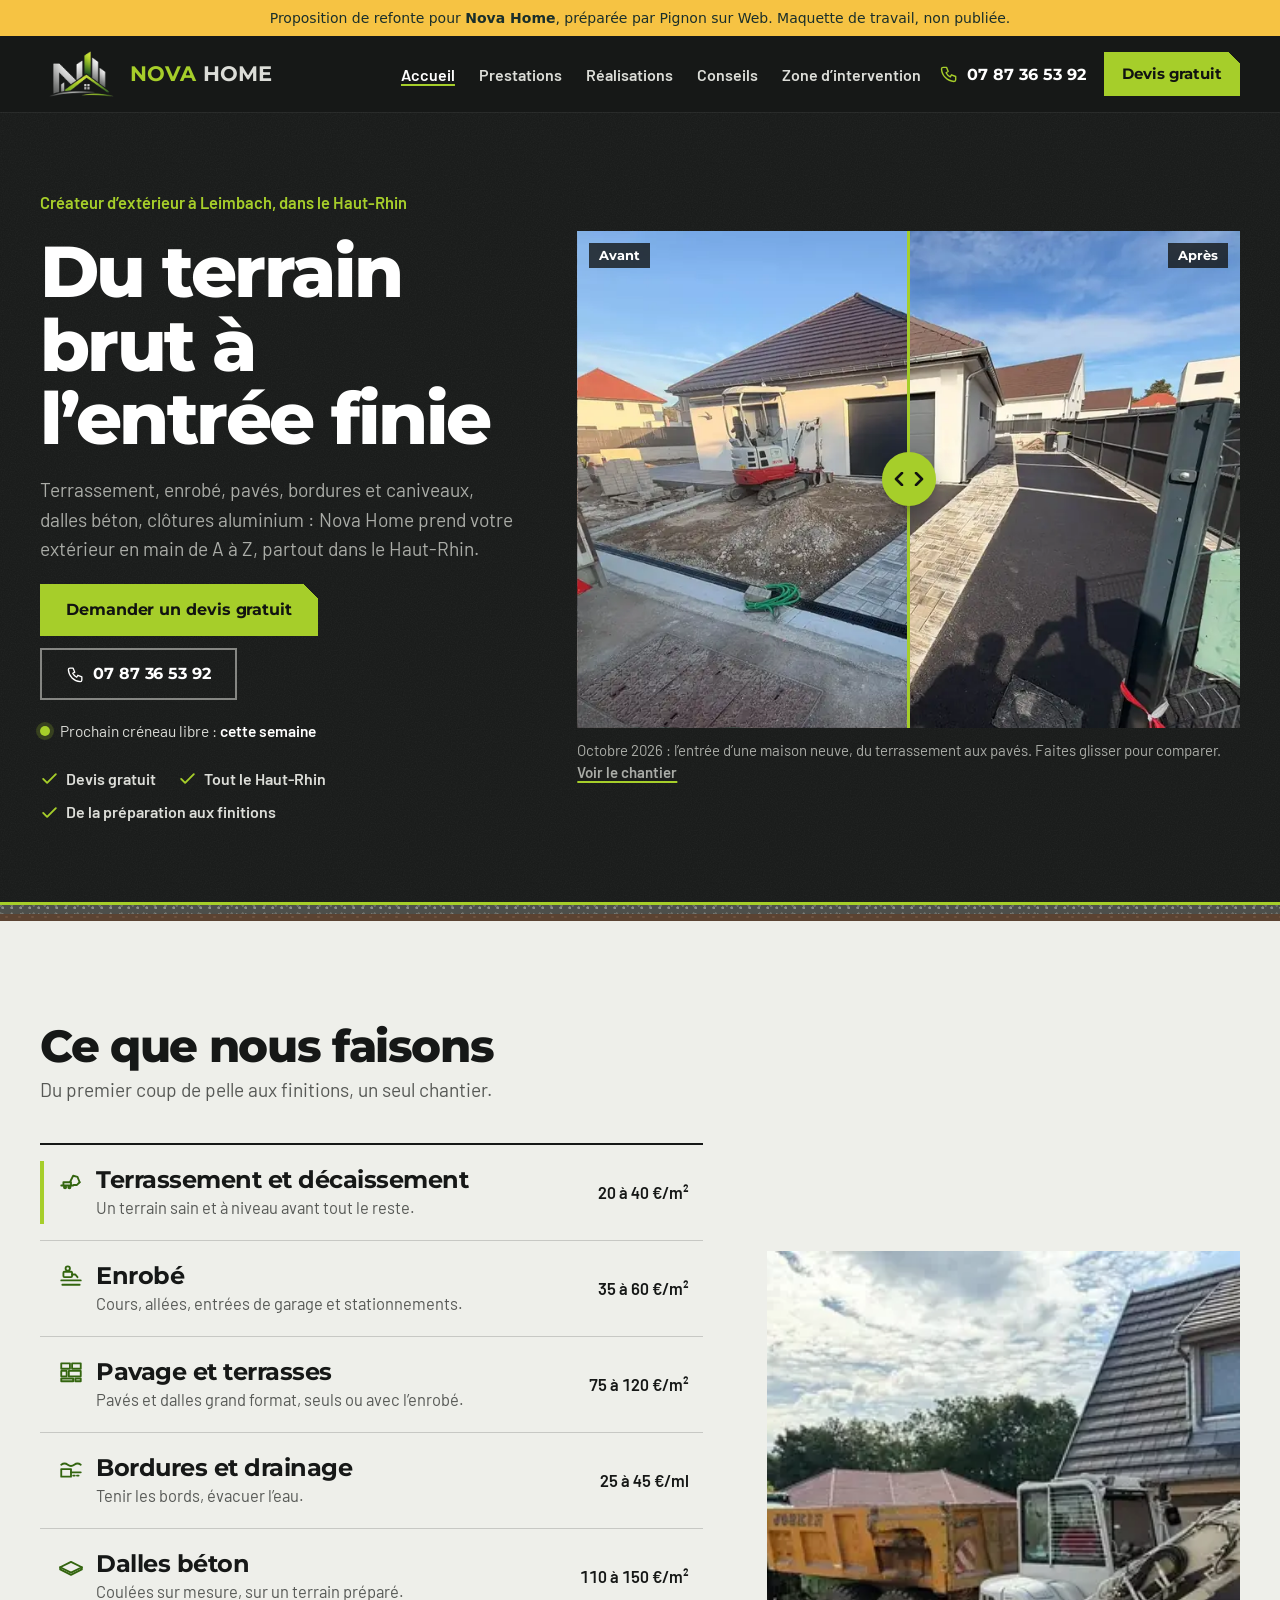
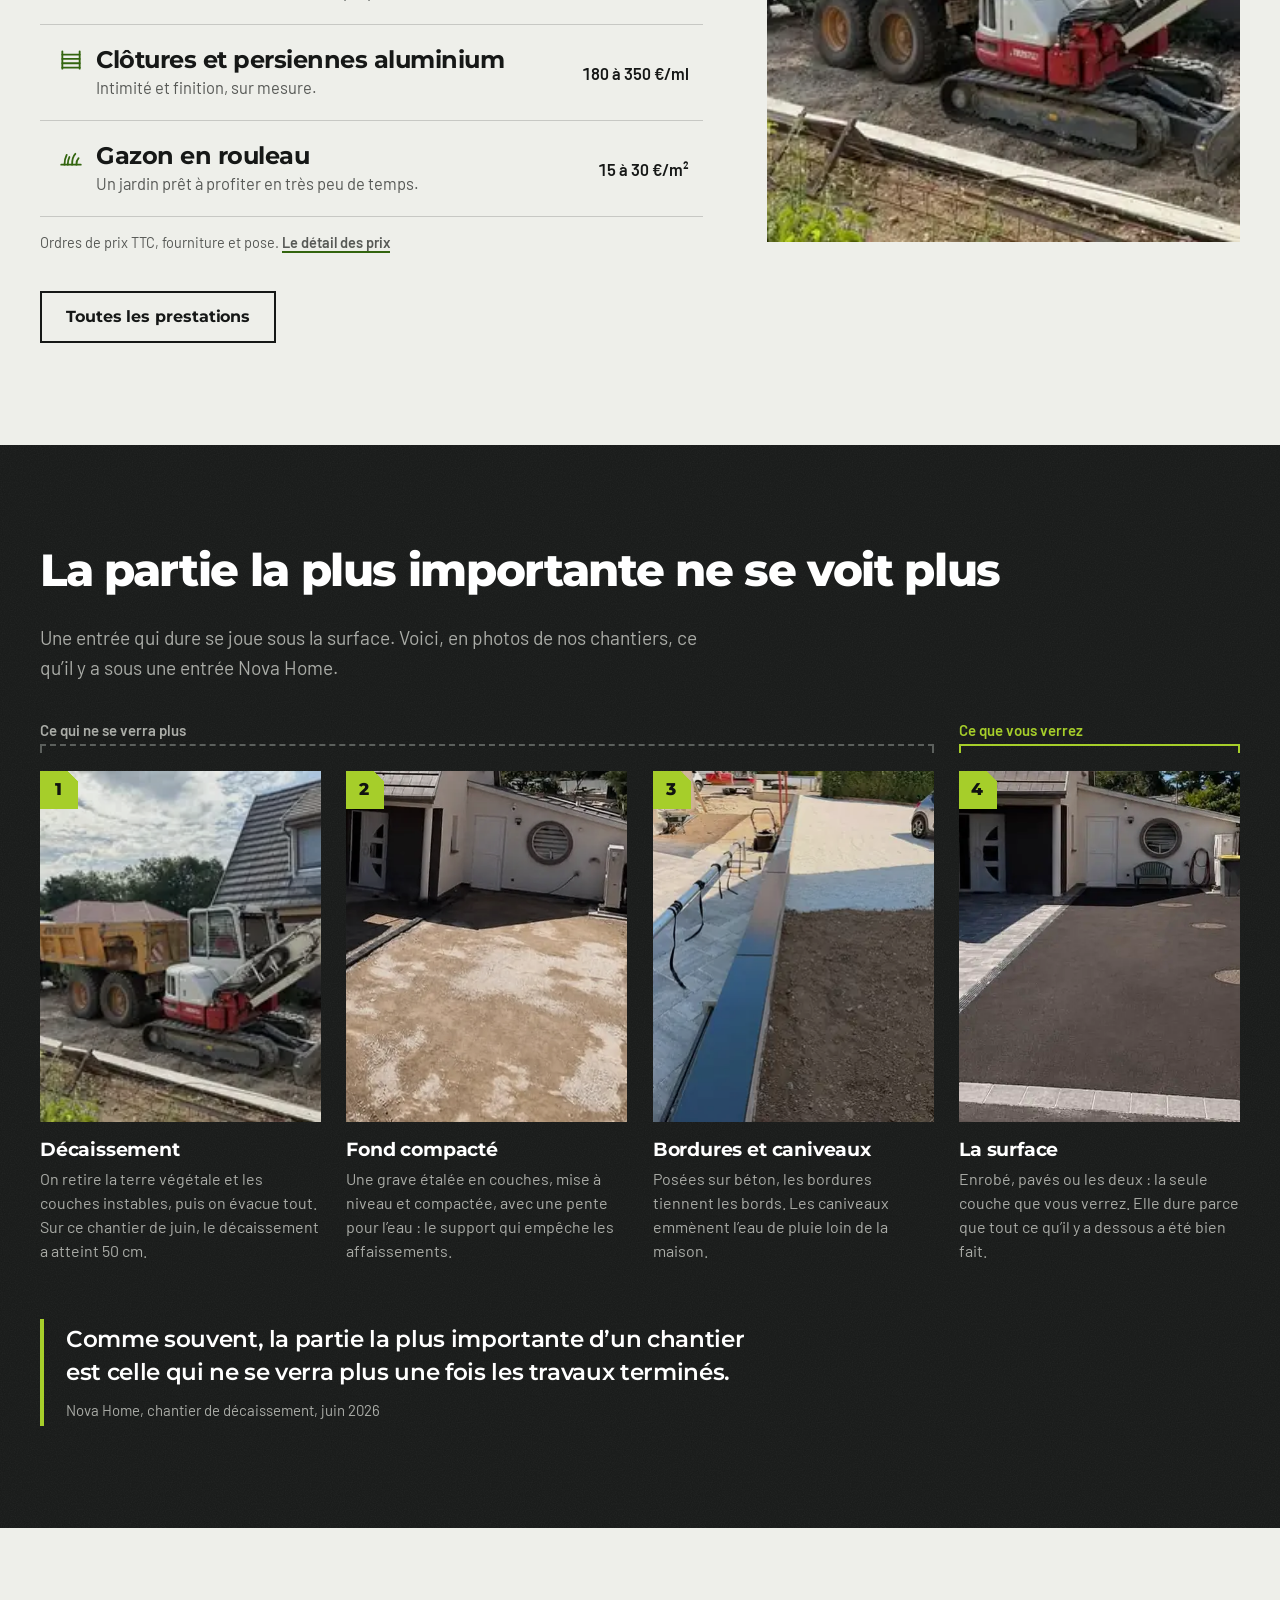
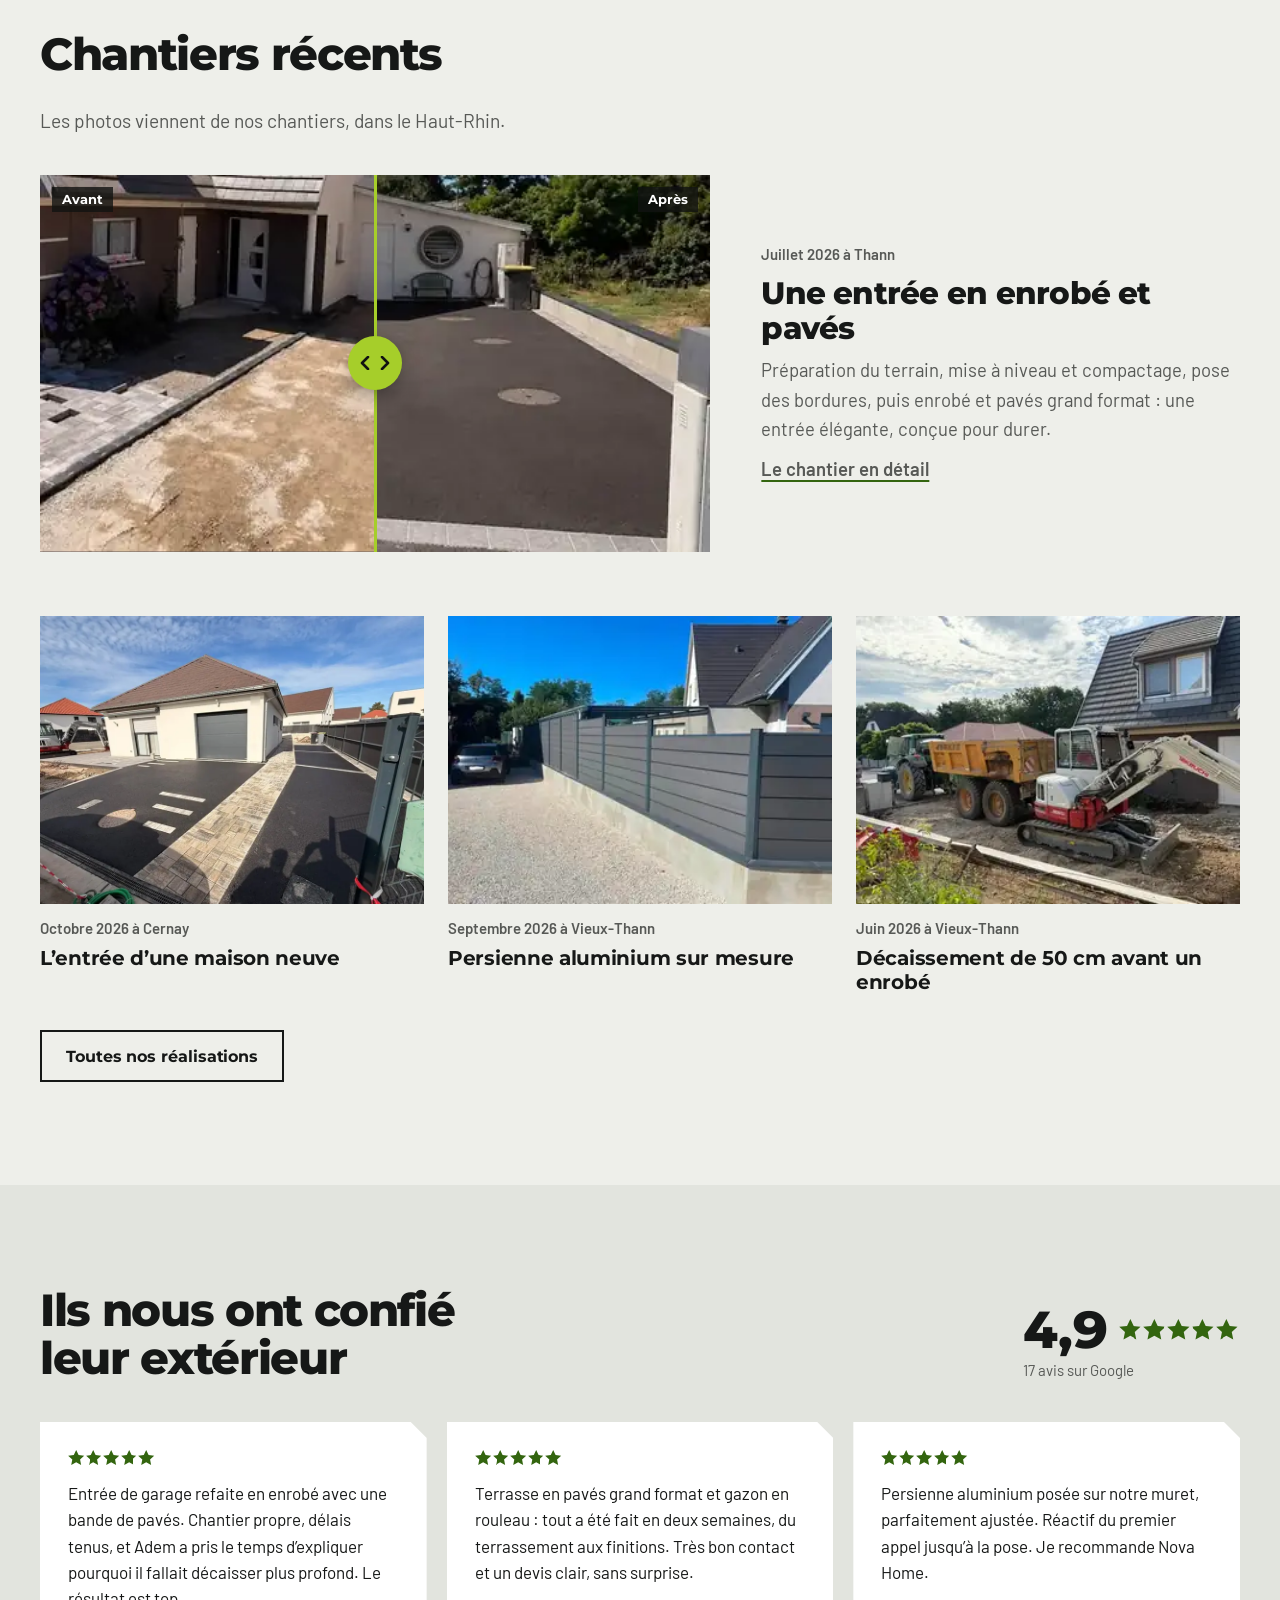
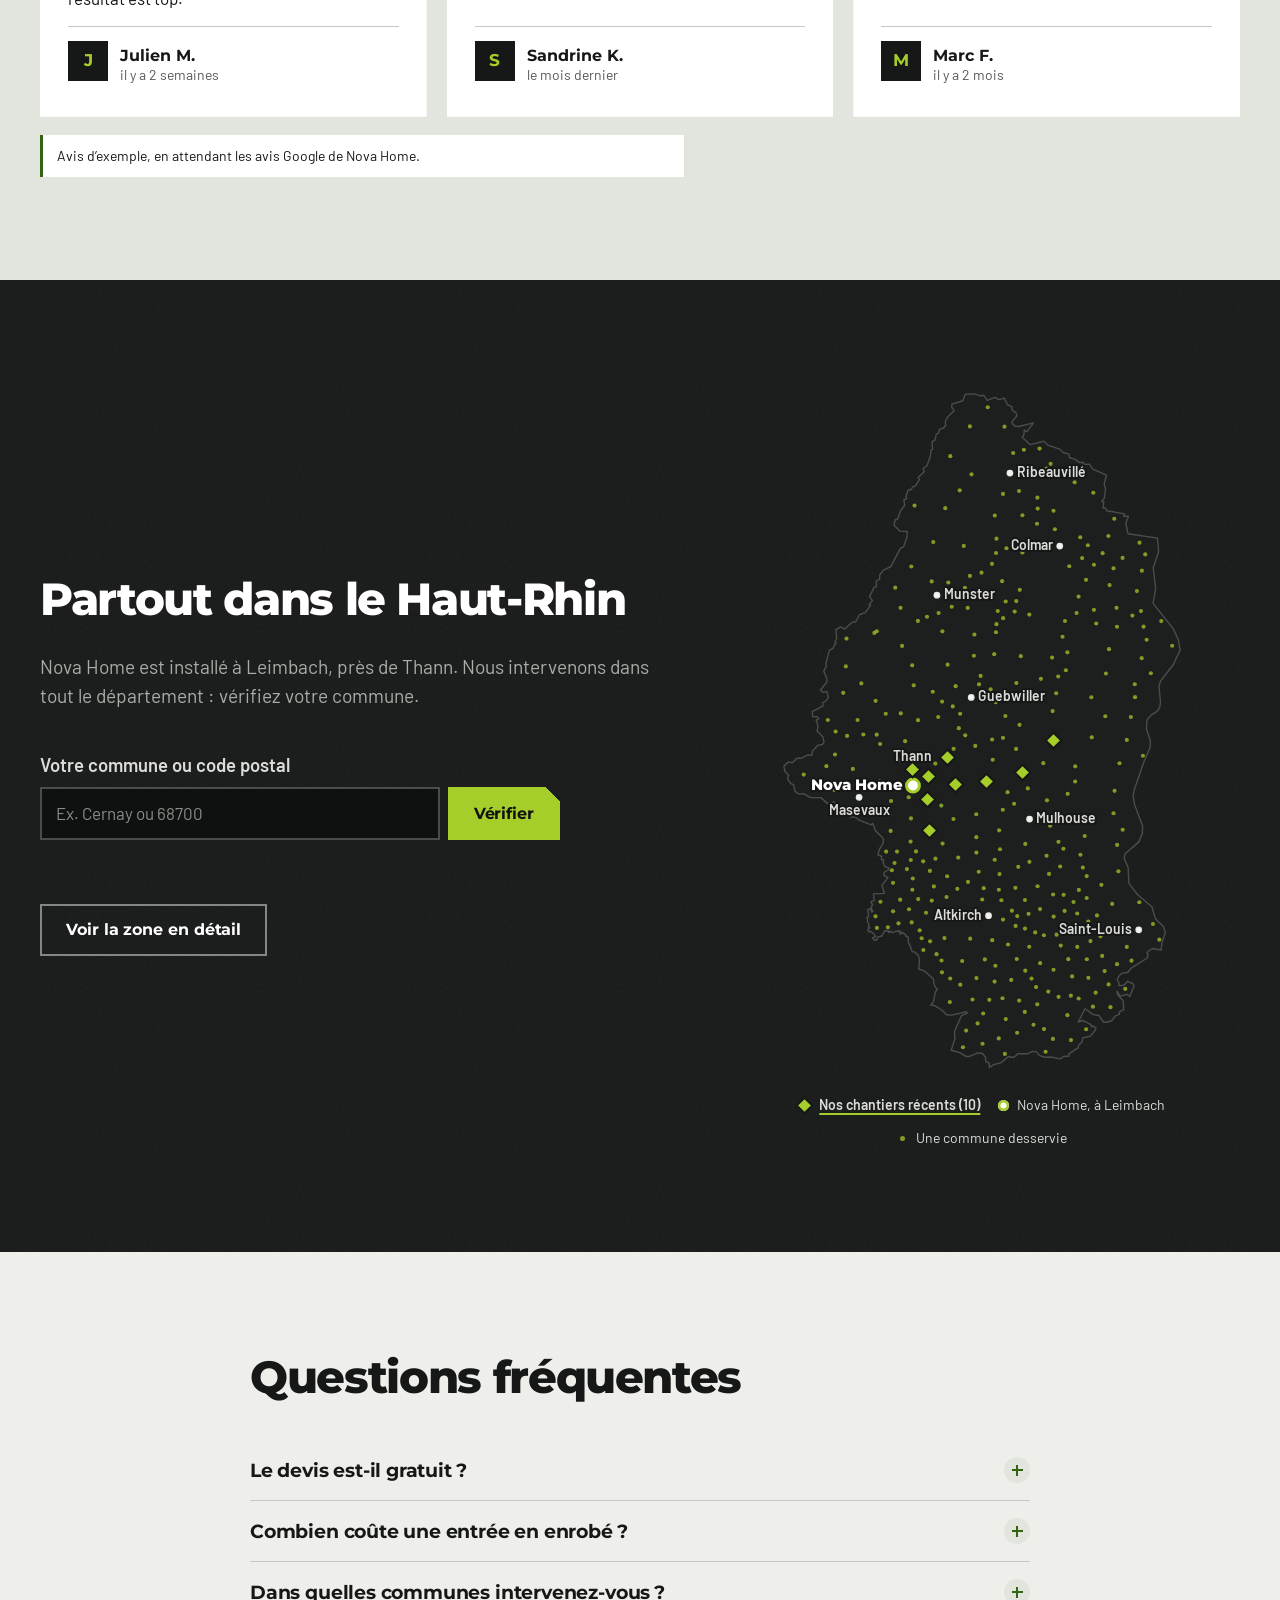
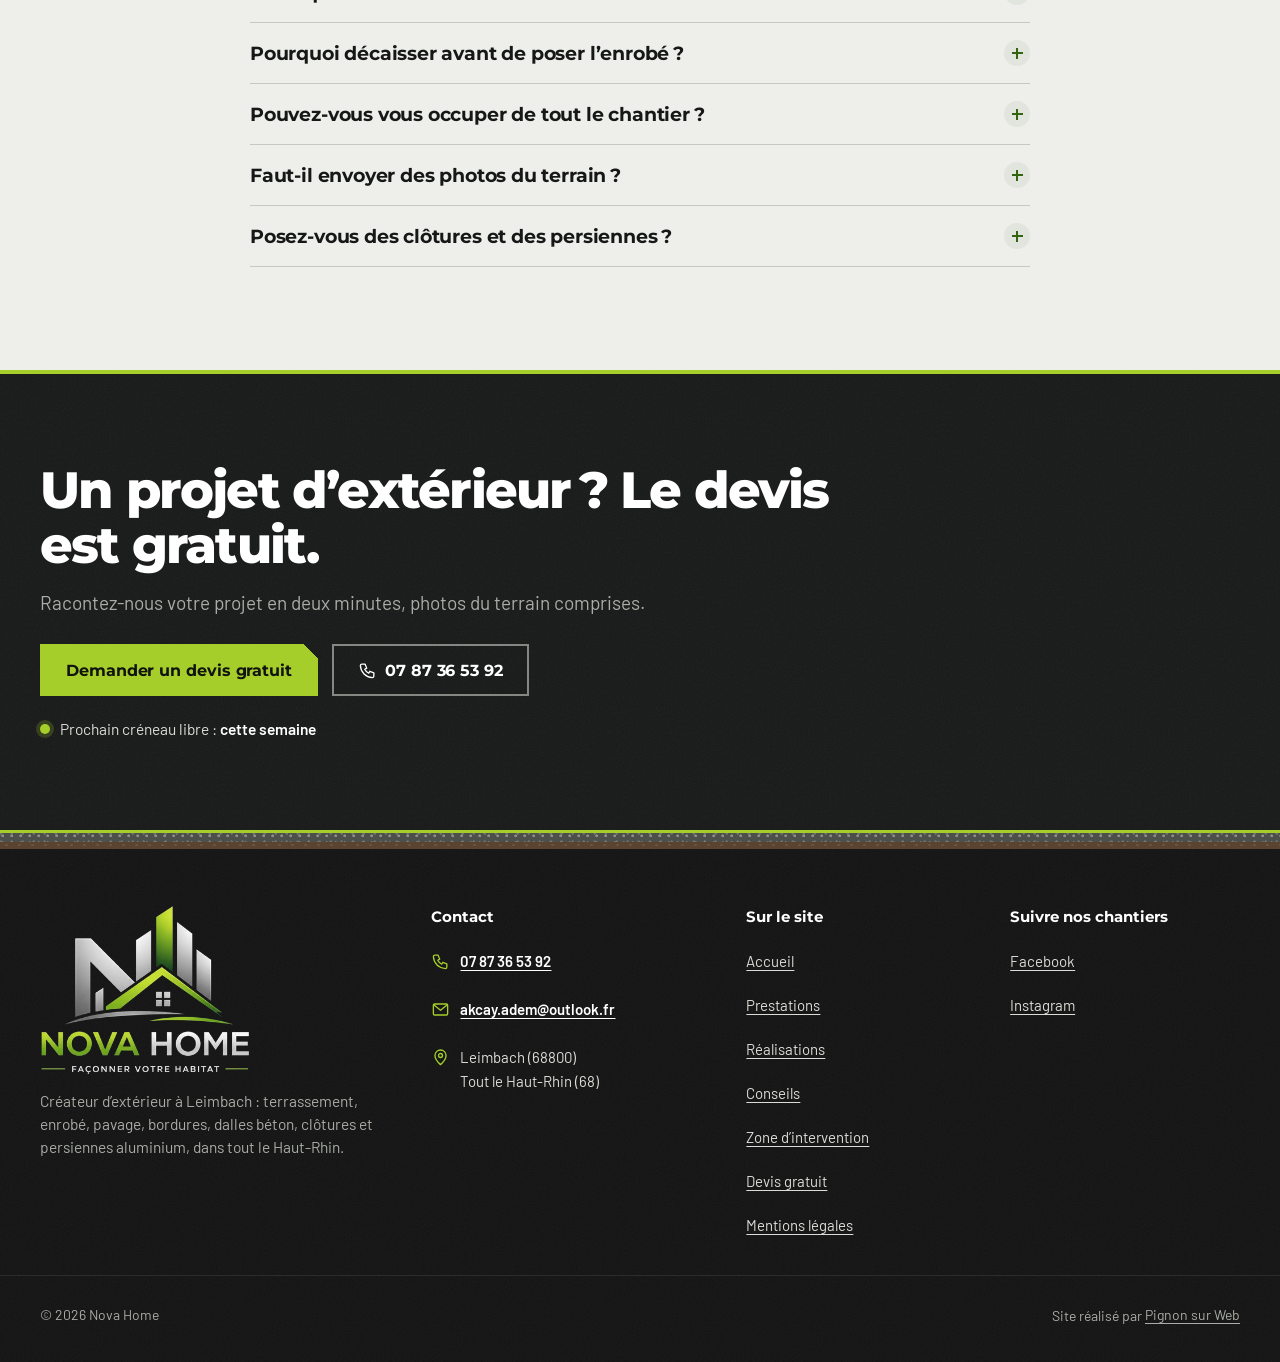
==== index.html @ 4ab384d6 "Démo du site Nova Home (maquette) Version « maquette » générée par maquette.js à partir de clients/n" ====
<!DOCTYPE html>
<html lang="fr">
<head>
<meta charset="utf-8">
<meta name="viewport" content="width=device-width, initial-scale=1, viewport-fit=cover">
<title>Nova Home, terrassement, enrobé et pavage dans le Haut-Rhin</title>
<meta name="description" content="Nova Home, créateur d’extérieur à Leimbach près de Thann : terrassement, décaissement, enrobé, pavés, bordures et caniveaux, dalles béton, clôtures et persiennes alu. Devis gratuit dans tout le Haut-Rhin.">
<meta name="robots" content="noindex, nofollow">
<meta name="theme-color" content="#F6C343">
<link rel="icon" href="assets/img/favicon-32.png" type="image/png">
<link rel="apple-touch-icon" href="assets/img/apple-touch-icon.png">
<link rel="preload" href="assets/fonts/montserrat-latin.woff2" as="font" type="font/woff2" crossorigin>
<link rel="preload" href="assets/fonts/barlow-400.woff2" as="font" type="font/woff2" crossorigin>
<link rel="stylesheet" href="assets/css/nova.css">
<style>body{background:#EEEFEA}</style>
<meta property="og:type" content="website">
<meta property="og:title" content="Nova Home, terrassement, enrobé et pavage dans le Haut-Rhin">
<meta property="og:description" content="Nova Home, créateur d’extérieur à Leimbach près de Thann : terrassement, décaissement, enrobé, pavés, bordures et caniveaux, dalles béton, clôtures et persiennes alu. Devis gratuit dans tout le Haut-R">
<meta property="og:locale" content="fr_FR">
<script type="application/ld+json">{"@context":"https://schema.org","@type":"HomeAndConstructionBusiness","name":"Nova Home","description":"Créateur d’extérieur","telephone":"07 87 36 53 92","email":"akcay.adem@outlook.fr","address":{"@type":"PostalAddress","addressCountry":"FR","postalCode":"68800","addressLocality":"Leimbach"},"sameAs":["https://www.facebook.com/p/Nova-Home-61587917066312/","https://www.instagram.com/nova.home688/"],"areaServed":{"@type":"AdministrativeArea","name":"Haut-Rhin"},"knowsAbout":["Terrassement et décaissement","Enrobé","Pavage et terrasses","Bordures et drainage","Dalles béton","Clôtures et persiennes aluminium","Gazon en rouleau"]}</script>
<script type="application/json" id="pv-infos">{"semaine":{},"fermetures":[],"feries":{"ferme":true,"ouverts":[]},"alsace":true,"annonce":{},"platDuJour":{},"commandes":{}}</script>
<script>document.documentElement.classList.add('js')</script>
<script src="assets/js/gabarit.js" defer></script>
<script src="assets/js/nova.js" defer></script>
</head>
<body class="pv-site">
<div class="pv-shell"><div class="pv pv--nova pv-page--accueil pv-palette--1" style="--p-bg:#EEEFEA;--p-surface:#E2E4DE;--p-ink:#161817;--p-muted:#575956;--p-line:#C7C8C4;--p-accent:#A6CE2A;--p-on-accent:#111111;--p-accent-text:#576C17;--p-accent-soft:#E4EACF;--p-second:#33650F;--p-second-soft:#A3B892;--p-error:#B3261E;--p-ff-title:&quot;Espace fine&quot;, &#39;Montserrat&#39;, &#39;Segoe UI&#39;, system-ui, sans-serif;--p-ff-body:&quot;Espace fine&quot;, &#39;Barlow&#39;, system-ui, -apple-system, &#39;Segoe UI&#39;, sans-serif;--p-title-weight:800" data-mode="maquette" data-gabarit="nova" data-lang="fr">
<a class="pv-skip" href="#contenu">Aller au contenu</a><aside class="pv-demo-bar pv-demo-bar--maquette" aria-label="Maquette"><span>Proposition de refonte pour <strong>Nova Home</strong>, préparée par Pignon sur Web. Maquette de travail, non publiée.</span></aside><header class="pv-nav nv-nav"><div class="pv-in pv-nav-in"><a class="pv-logo nv-logo" href="index.html"><img class="nv-logo-embleme" src="assets/img/logo-embleme-210.webp" alt="" width="208" height="120" decoding="async"><span class="nv-logo-mot"><span class="nv-logo-nova">Nova</span> <span class="nv-logo-home">Home</span></span><span class="pv-sr">, retour à l'accueil</span></a><nav class="pv-menu-nav nv-menu" id="pv-menu" aria-label="Menu principal"><ul class="pv-links"><li><a href="index.html" aria-current="page">Accueil</a></li><li><a href="prestations.html">Prestations</a></li><li><a href="realisations.html">Réalisations</a></li><li><a href="conseils.html">Conseils</a></li><li><a href="zone-intervention.html">Zone d’intervention</a></li><li class="nv-lien-devis"><a href="contact.html">Devis gratuit</a></li></ul></nav><a class="nv-nav-tel" href="tel:+33787365392"><svg class="nv-picto" viewBox="0 0 24 24" aria-hidden="true" focusable="false"><path d="M5 4h4l2 5-2.5 1.5a11 11 0 005 5L15 13l5 2v4a2 2 0 01-2 2A16 16 0 013 6a2 2 0 012-2"/></svg><span>07 87 36 53 92</span></a><a class="pv-btn pv-btn--sm nv-nav-cta" href="contact.html">Devis gratuit</a><button class="pv-burger-btn" type="button" aria-expanded="false" aria-controls="pv-menu" data-label-fermer="Fermer le menu"><span class="pv-burger" aria-hidden="true"><i></i><i></i><i></i></span><span class="pv-sr">Menu</span></button></div></header><div class="pv-annonce" data-pv-annonce role="region" aria-label="Annonce" hidden><div class="pv-in"><p data-pv-annonce-texte></p></div></div>
<main id="contenu" tabindex="-1">
<section class="nv-hero nv-sombre" aria-labelledby="titre-page"><div class="pv-in nv-hero-grille"><div class="nv-hero-texte"><p class="nv-hero-sur">Créateur d’extérieur à Leimbach, dans le Haut-Rhin</p><h1 class="pv-title" id="titre-page">Du terrain brut à l’entrée finie</h1><p class="pv-lead">Terrassement, enrobé, pavés, bordures et caniveaux, dalles béton, clôtures aluminium : Nova Home prend votre extérieur en main de A à Z, partout dans le Haut-Rhin.</p><p class="pv-actions"><a class="pv-btn" href="contact.html"><span>Demander un devis gratuit</span></a><a class="pv-btn pv-btn--ghost" href="tel:+33787365392"><svg class="nv-picto nv-picto--btn" viewBox="0 0 24 24" aria-hidden="true" focusable="false"><path d="M5 4h4l2 5-2.5 1.5a11 11 0 005 5L15 13l5 2v4a2 2 0 01-2 2A16 16 0 013 6a2 2 0 012-2"/></svg><span><span class="pv-sr">Appeler le </span>07 87 36 53 92</span></a></p><p class="nv-dispo" data-nv-dispo><span class="nv-dispo-point" aria-hidden="true"></span><span>Prochain créneau libre : <strong data-nv-dispo-texte>semaine du 16 novembre</strong></span></p><ul class="nv-atouts"><li><svg class="nv-picto" viewBox="0 0 24 24" aria-hidden="true" focusable="false"><path d="M4 12.5l5 5L20 6.5"/></svg><span>Devis gratuit</span></li><li><svg class="nv-picto" viewBox="0 0 24 24" aria-hidden="true" focusable="false"><path d="M4 12.5l5 5L20 6.5"/></svg><span>Tout le Haut-Rhin</span></li><li><svg class="nv-picto" viewBox="0 0 24 24" aria-hidden="true" focusable="false"><path d="M4 12.5l5 5L20 6.5"/></svg><span>De la préparation aux finitions</span></li></ul></div><figure class="nv-hero-comparo"><div class="nv-aa" data-nv-aa data-nv-aa-inviter><div class="nv-aa-cadre"><img class="nv-aa-img nv-aa-apres" src="assets/img/entree-maison-neuve-apres-1440.webp" srcset="assets/img/entree-maison-neuve-apres-320.webp 320w, assets/img/entree-maison-neuve-apres-480.webp 480w, assets/img/entree-maison-neuve-apres-640.webp 640w, assets/img/entree-maison-neuve-apres-800.webp 800w, assets/img/entree-maison-neuve-apres-960.webp 960w, assets/img/entree-maison-neuve-apres-1440.webp 1440w, assets/img/entree-maison-neuve-apres-1908.webp 1908w" sizes="(min-width: 1240px) 656px, (min-width: 980px) 55vw, 92vw" alt="Après : entrée en enrobé noir avec une bande de pavés, caniveau devant le garage et places de stationnement" width="1440" height="1080" fetchpriority="high" decoding="async"><div class="nv-aa-voile"><img class="nv-aa-img nv-aa-avant" src="assets/img/entree-maison-neuve-avant-1440.webp" srcset="assets/img/entree-maison-neuve-avant-480.webp 480w, assets/img/entree-maison-neuve-avant-640.webp 640w, assets/img/entree-maison-neuve-avant-800.webp 800w, assets/img/entree-maison-neuve-avant-960.webp 960w, assets/img/entree-maison-neuve-avant-1440.webp 1440w, assets/img/entree-maison-neuve-avant-1908.webp 1908w" sizes="(min-width: 1240px) 656px, (min-width: 980px) 55vw, 92vw" alt="Avant : la maison neuve, terrain en terre devant le garage, mini-pelle sur le chantier" width="1440" height="1080" decoding="async"></div><span class="nv-aa-tag nv-aa-tag--avant" aria-hidden="true">Avant</span><span class="nv-aa-tag nv-aa-tag--apres" aria-hidden="true">Après</span><span class="nv-aa-ligne" aria-hidden="true"><span class="nv-aa-poignee"></span></span></div><input class="nv-aa-curseur" type="range" min="0" max="100" value="50" step="1" aria-label="Comparer l’entrée avant et après les travaux" aria-valuetext="Moitié avant, moitié après"></div><figcaption class="nv-hero-legende">Octobre 2026 : l’entrée d’une maison neuve, du terrassement aux pavés. <span class="nv-consigne">Faites glisser pour comparer.</span> <a href="realisations.html#entree-maison-neuve">Voir le chantier</a></figcaption></figure></div><div class="nv-strates" aria-hidden="true"><i></i><i></i><i></i></div></section>
<section class="pv-sec nv-sec-presta" aria-labelledby="titre-prestations"><div class="pv-in"><h2 class="pv-h" id="titre-prestations">Ce que nous faisons</h2><p class="pv-lead">Du premier coup de pelle aux finitions, un seul chantier.</p><div class="nv-presta-grille"><div><ul class="nv-presta-liste" role="list"><li class="nv-presta" data-nv-presta="0"><a class="nv-presta-lien" href="prestations.html#terrassement"><span class="nv-presta-vignette"><img class="nv-presta-vimg" src="assets/img/decaissement-mini-pelle-960.webp" srcset="assets/img/decaissement-mini-pelle-320.webp 320w, assets/img/decaissement-mini-pelle-480.webp 480w, assets/img/decaissement-mini-pelle-640.webp 640w, assets/img/decaissement-mini-pelle-960.webp 960w, assets/img/decaissement-mini-pelle-1200.webp 1200w" sizes="84px" alt="Mini-pelle et tracteur avec benne pendant un décaissement devant une maison" width="960" height="720" loading="lazy" decoding="async"></span><span class="nv-presta-texte"><span class="nv-presta-titre"><svg class="nv-picto" viewBox="0 0 24 24" aria-hidden="true" focusable="false"><path d="M3 18h11"/><path d="M5 18v-3h7v3"/><circle cx="6.5" cy="19.5" r="1"/><circle cx="10.5" cy="19.5" r="1"/><path d="M11 15l3-6 4 1 2 5"/><path d="M20 15l-2.5 2.5h-3"/></svg>Terrassement et décaissement</span><span class="nv-presta-court">Un terrain sain et à niveau avant tout le reste.</span><span class="nv-presta-prix"><span class="pv-sr">Ordre de prix : </span>20 à 40 €/m²</span></span></a></li><li class="nv-presta" data-nv-presta="1"><a class="nv-presta-lien" href="prestations.html#enrobe"><span class="nv-presta-vignette"><img class="nv-presta-vimg" src="assets/img/entree-maison-neuve-apres-960.webp" srcset="assets/img/entree-maison-neuve-apres-320.webp 320w, assets/img/entree-maison-neuve-apres-480.webp 480w, assets/img/entree-maison-neuve-apres-640.webp 640w, assets/img/entree-maison-neuve-apres-800.webp 800w, assets/img/entree-maison-neuve-apres-960.webp 960w, assets/img/entree-maison-neuve-apres-1440.webp 1440w, assets/img/entree-maison-neuve-apres-1908.webp 1908w" sizes="84px" alt="Entrée de maison neuve en enrobé, avec bande de pavés et caniveau devant le garage" width="960" height="720" loading="lazy" decoding="async"></span><span class="nv-presta-texte"><span class="nv-presta-titre"><svg class="nv-picto" viewBox="0 0 24 24" aria-hidden="true" focusable="false"><path d="M3 17h18"/><path d="M4 21h16"/><rect x="5" y="9" width="8" height="5" rx="1"/><path d="M13 11.5h3l2 2.5"/><circle cx="9" cy="6" r="2"/></svg>Enrobé</span><span class="nv-presta-court">Cours, allées, entrées de garage et stationnements.</span><span class="nv-presta-prix"><span class="pv-sr">Ordre de prix : </span>35 à 60 €/m²</span></span></a></li><li class="nv-presta" data-nv-presta="2"><a class="nv-presta-lien" href="prestations.html#pavage"><span class="nv-presta-vignette"><img class="nv-presta-vimg" src="assets/img/entree-enrobe-paves-grand-format-960.webp" srcset="assets/img/entree-enrobe-paves-grand-format-320.webp 320w, assets/img/entree-enrobe-paves-grand-format-480.webp 480w, assets/img/entree-enrobe-paves-grand-format-640.webp 640w, assets/img/entree-enrobe-paves-grand-format-960.webp 960w, assets/img/entree-enrobe-paves-grand-format-1440.webp 1440w" sizes="84px" alt="Terrasse en pavés gris grand format posés en opus" width="960" height="1056" loading="lazy" decoding="async"></span><span class="nv-presta-texte"><span class="nv-presta-titre"><svg class="nv-picto" viewBox="0 0 24 24" aria-hidden="true" focusable="false"><rect x="3" y="4" width="8" height="5"/><rect x="13" y="4" width="8" height="5"/><rect x="3" y="11" width="5" height="5"/><rect x="10" y="11" width="11" height="5"/><rect x="3" y="18" width="11" height="2.5"/><rect x="16" y="18" width="5" height="2.5"/></svg>Pavage et terrasses</span><span class="nv-presta-court">Pavés et dalles grand format, seuls ou avec l’enrobé.</span><span class="nv-presta-prix"><span class="pv-sr">Ordre de prix : </span>75 à 120 €/m²</span></span></a></li><li class="nv-presta" data-nv-presta="3"><a class="nv-presta-lien" href="prestations.html#bordures"><span class="nv-presta-vignette"><img class="nv-presta-vimg" src="assets/img/entree-enrobe-bordure-960.webp" srcset="assets/img/entree-enrobe-bordure-320.webp 320w, assets/img/entree-enrobe-bordure-480.webp 480w, assets/img/entree-enrobe-bordure-640.webp 640w, assets/img/entree-enrobe-bordure-960.webp 960w, assets/img/entree-enrobe-bordure-1440.webp 1440w" sizes="84px" alt="Bordure posée entre une allée en pavés et la terre, avant l’enrobé" width="960" height="1056" loading="lazy" decoding="async"></span><span class="nv-presta-texte"><span class="nv-presta-titre"><svg class="nv-picto" viewBox="0 0 24 24" aria-hidden="true" focusable="false"><path d="M3 13h9v7H3z"/><path d="M12 16h9"/><path d="M14 19h1.5M17.5 19H19"/><path d="M3 9c2-1.5 4-1.5 6 0s4 1.5 6 0 4-1.5 6 0"/></svg>Bordures et drainage</span><span class="nv-presta-court">Tenir les bords, évacuer l’eau.</span><span class="nv-presta-prix"><span class="pv-sr">Ordre de prix : </span>25 à 45 €/ml</span></span></a></li><li class="nv-presta" data-nv-presta="4"><a class="nv-presta-lien" href="prestations.html#dalle"><span class="nv-presta-vignette"><img class="nv-presta-vimg" src="assets/img/dalle-beton-finie-960.webp" srcset="assets/img/dalle-beton-finie-320.webp 320w, assets/img/dalle-beton-finie-480.webp 480w, assets/img/dalle-beton-finie-640.webp 640w, assets/img/dalle-beton-finie-960.webp 960w, assets/img/dalle-beton-finie-1440.webp 1440w" sizes="84px" alt="Dalle béton fraîchement coulée dans son coffrage, au fond d’un jardin" width="960" height="720" loading="lazy" decoding="async"></span><span class="nv-presta-texte"><span class="nv-presta-titre"><svg class="nv-picto" viewBox="0 0 24 24" aria-hidden="true" focusable="false"><path d="M2 15l10-5 10 5-10 5z"/><path d="M2 15v2l10 5 10-5v-2"/></svg>Dalles béton</span><span class="nv-presta-court">Coulées sur mesure, sur un terrain préparé.</span><span class="nv-presta-prix"><span class="pv-sr">Ordre de prix : </span>110 à 150 €/m²</span></span></a></li><li class="nv-presta" data-nv-presta="5"><a class="nv-presta-lien" href="prestations.html#clotures"><span class="nv-presta-vignette"><img class="nv-presta-vimg" src="assets/img/persienne-alu-muret-960.webp" srcset="assets/img/persienne-alu-muret-320.webp 320w, assets/img/persienne-alu-muret-480.webp 480w, assets/img/persienne-alu-muret-640.webp 640w, assets/img/persienne-alu-muret-960.webp 960w, assets/img/persienne-alu-muret-1440.webp 1440w, assets/img/persienne-alu-muret-1600.webp 1600w" sizes="84px" alt="Persienne aluminium gris anthracite posée sur un muret le long d’une allée" width="960" height="720" loading="lazy" decoding="async"></span><span class="nv-presta-texte"><span class="nv-presta-titre"><svg class="nv-picto" viewBox="0 0 24 24" aria-hidden="true" focusable="false"><path d="M4 4v16M20 4v16"/><path d="M4 7h16M4 11h16M4 15h16M4 19h16"/></svg>Clôtures et persiennes aluminium</span><span class="nv-presta-court">Intimité et finition, sur mesure.</span><span class="nv-presta-prix"><span class="pv-sr">Ordre de prix : </span>180 à 350 €/ml</span></span></a></li><li class="nv-presta" data-nv-presta="6"><a class="nv-presta-lien" href="prestations.html#gazon"><span class="nv-presta-vignette"><img class="nv-presta-vimg" src="assets/img/gazon-de-placage-pose-960.webp" srcset="assets/img/gazon-de-placage-pose-320.webp 320w, assets/img/gazon-de-placage-pose-480.webp 480w, assets/img/gazon-de-placage-pose-640.webp 640w, assets/img/gazon-de-placage-pose-960.webp 960w, assets/img/gazon-de-placage-pose-1152.webp 1152w" sizes="84px" alt="Gazon de placage fraîchement posé dans un jardin, bordé de pavés" width="960" height="1292" loading="lazy" decoding="async"></span><span class="nv-presta-texte"><span class="nv-presta-titre"><svg class="nv-picto" viewBox="0 0 24 24" aria-hidden="true" focusable="false"><path d="M3 20h18"/><path d="M6 20c0-4 1-7 2-9M9 20c0-3 .5-5 1.5-7M13 20c0-4 1-8 3-10M17 20c0-3 1-5 2-6"/></svg>Gazon en rouleau</span><span class="nv-presta-court">Un jardin prêt à profiter en très peu de temps.</span><span class="nv-presta-prix"><span class="pv-sr">Ordre de prix : </span>15 à 30 €/m²</span></span></a></li></ul><p class="nv-presta-note">Ordres de prix TTC, fourniture et pose. <a href="prestations.html#prix">Le détail des prix</a></p></div><div class="nv-presta-vitrine" aria-hidden="true"><div class="nv-vitrine est-active" data-nv-vitrine="0"><img class="nv-vitrine-img" src="assets/img/decaissement-mini-pelle-960.webp" srcset="assets/img/decaissement-mini-pelle-320.webp 320w, assets/img/decaissement-mini-pelle-480.webp 480w, assets/img/decaissement-mini-pelle-640.webp 640w, assets/img/decaissement-mini-pelle-960.webp 960w, assets/img/decaissement-mini-pelle-1200.webp 1200w" sizes="(min-width: 1180px) 500px, 42vw" alt="Mini-pelle et tracteur avec benne pendant un décaissement devant une maison" width="960" height="720" loading="lazy" decoding="async"></div><div class="nv-vitrine" data-nv-vitrine="1"><img class="nv-vitrine-img" data-src="assets/img/entree-maison-neuve-apres-960.webp" data-srcset="assets/img/entree-maison-neuve-apres-320.webp 320w, assets/img/entree-maison-neuve-apres-480.webp 480w, assets/img/entree-maison-neuve-apres-640.webp 640w, assets/img/entree-maison-neuve-apres-800.webp 800w, assets/img/entree-maison-neuve-apres-960.webp 960w, assets/img/entree-maison-neuve-apres-1440.webp 1440w, assets/img/entree-maison-neuve-apres-1908.webp 1908w" sizes="(min-width: 1180px) 500px, 42vw" alt="Entrée de maison neuve en enrobé, avec bande de pavés et caniveau devant le garage" width="960" height="720" loading="lazy" decoding="async"></div><div class="nv-vitrine" data-nv-vitrine="2"><img class="nv-vitrine-img" data-src="assets/img/entree-enrobe-paves-grand-format-960.webp" data-srcset="assets/img/entree-enrobe-paves-grand-format-320.webp 320w, assets/img/entree-enrobe-paves-grand-format-480.webp 480w, assets/img/entree-enrobe-paves-grand-format-640.webp 640w, assets/img/entree-enrobe-paves-grand-format-960.webp 960w, assets/img/entree-enrobe-paves-grand-format-1440.webp 1440w" sizes="(min-width: 1180px) 500px, 42vw" alt="Terrasse en pavés gris grand format posés en opus" width="960" height="1056" loading="lazy" decoding="async"></div><div class="nv-vitrine" data-nv-vitrine="3"><img class="nv-vitrine-img" data-src="assets/img/entree-enrobe-bordure-960.webp" data-srcset="assets/img/entree-enrobe-bordure-320.webp 320w, assets/img/entree-enrobe-bordure-480.webp 480w, assets/img/entree-enrobe-bordure-640.webp 640w, assets/img/entree-enrobe-bordure-960.webp 960w, assets/img/entree-enrobe-bordure-1440.webp 1440w" sizes="(min-width: 1180px) 500px, 42vw" alt="Bordure posée entre une allée en pavés et la terre, avant l’enrobé" width="960" height="1056" loading="lazy" decoding="async"></div><div class="nv-vitrine" data-nv-vitrine="4"><img class="nv-vitrine-img" data-src="assets/img/dalle-beton-finie-960.webp" data-srcset="assets/img/dalle-beton-finie-320.webp 320w, assets/img/dalle-beton-finie-480.webp 480w, assets/img/dalle-beton-finie-640.webp 640w, assets/img/dalle-beton-finie-960.webp 960w, assets/img/dalle-beton-finie-1440.webp 1440w" sizes="(min-width: 1180px) 500px, 42vw" alt="Dalle béton fraîchement coulée dans son coffrage, au fond d’un jardin" width="960" height="720" loading="lazy" decoding="async"></div><div class="nv-vitrine" data-nv-vitrine="5"><img class="nv-vitrine-img" data-src="assets/img/persienne-alu-muret-960.webp" data-srcset="assets/img/persienne-alu-muret-320.webp 320w, assets/img/persienne-alu-muret-480.webp 480w, assets/img/persienne-alu-muret-640.webp 640w, assets/img/persienne-alu-muret-960.webp 960w, assets/img/persienne-alu-muret-1440.webp 1440w, assets/img/persienne-alu-muret-1600.webp 1600w" sizes="(min-width: 1180px) 500px, 42vw" alt="Persienne aluminium gris anthracite posée sur un muret le long d’une allée" width="960" height="720" loading="lazy" decoding="async"></div><div class="nv-vitrine" data-nv-vitrine="6"><img class="nv-vitrine-img" data-src="assets/img/gazon-de-placage-pose-960.webp" data-srcset="assets/img/gazon-de-placage-pose-320.webp 320w, assets/img/gazon-de-placage-pose-480.webp 480w, assets/img/gazon-de-placage-pose-640.webp 640w, assets/img/gazon-de-placage-pose-960.webp 960w, assets/img/gazon-de-placage-pose-1152.webp 1152w" sizes="(min-width: 1180px) 500px, 42vw" alt="Gazon de placage fraîchement posé dans un jardin, bordé de pavés" width="960" height="1292" loading="lazy" decoding="async"></div></div></div><p class="pv-more"><a class="pv-btn pv-btn--ghost" href="prestations.html"><span>Toutes les prestations</span></a></p></div></section>
<section class="pv-sec nv-sec-methode nv-sombre" aria-labelledby="titre-methode"><div class="pv-in"><h2 class="pv-h" id="titre-methode">La partie la plus importante ne se voit plus</h2><p class="pv-lead">Une entrée qui dure se joue sous la surface. Voici, en photos de nos chantiers, ce qu’il y a sous une entrée Nova Home.</p><div class="nv-m-reperes" aria-hidden="true"><span class="nv-m-repere nv-m-repere--dessous" style="grid-column: 1 / span 3">Ce qui ne se verra plus</span><span class="nv-m-repere nv-m-repere--dessus" style="grid-column: 4 / -1">Ce que vous verrez</span></div><ol class="nv-m-etapes" role="list" style="--n:4"><li class="nv-m-etape"><figure class="nv-m-photo"><img class="nv-m-img" src="assets/img/decaissement-mini-pelle-960.webp" srcset="assets/img/decaissement-mini-pelle-320.webp 320w, assets/img/decaissement-mini-pelle-480.webp 480w, assets/img/decaissement-mini-pelle-640.webp 640w, assets/img/decaissement-mini-pelle-960.webp 960w, assets/img/decaissement-mini-pelle-1200.webp 1200w" sizes="(min-width: 1240px) 285px, (min-width: 900px) 23vw, 36vw" alt="Mini-pelle et benne pendant le décaissement d’une entrée" width="960" height="720" loading="lazy" decoding="async"><span class="nv-m-num" aria-hidden="true">1</span></figure><div class="nv-m-texte"><h3 class="nv-m-titre"><span class="pv-sr">Étape 1 : </span>Décaissement</h3><p>On retire la terre végétale et les couches instables, puis on évacue tout. Sur ce chantier de juin, le décaissement a atteint 50 cm.</p></div></li><li class="nv-m-etape"><figure class="nv-m-photo"><img class="nv-m-img" src="assets/img/entree-enrobe-paves-avant-960.webp" srcset="assets/img/entree-enrobe-paves-avant-480.webp 480w, assets/img/entree-enrobe-paves-avant-640.webp 640w, assets/img/entree-enrobe-paves-avant-960.webp 960w" sizes="(min-width: 1240px) 285px, (min-width: 900px) 23vw, 36vw" alt="Fond de forme nivelé et compacté devant une maison, avant l’enrobé" width="960" height="540" loading="lazy" decoding="async"><span class="nv-m-num" aria-hidden="true">2</span></figure><div class="nv-m-texte"><h3 class="nv-m-titre"><span class="pv-sr">Étape 2 : </span>Fond compacté</h3><p>Une grave étalée en couches, mise à niveau et compactée, avec une pente pour l’eau : le support qui empêche les affaissements.</p></div></li><li class="nv-m-etape"><figure class="nv-m-photo"><img class="nv-m-img" src="assets/img/entree-enrobe-bordure-960.webp" srcset="assets/img/entree-enrobe-bordure-320.webp 320w, assets/img/entree-enrobe-bordure-480.webp 480w, assets/img/entree-enrobe-bordure-640.webp 640w, assets/img/entree-enrobe-bordure-960.webp 960w, assets/img/entree-enrobe-bordure-1440.webp 1440w" sizes="(min-width: 1240px) 285px, (min-width: 900px) 23vw, 36vw" alt="Bordure posée le long d’une allée en pavés, avant l’enrobé" width="960" height="1056" loading="lazy" decoding="async"><span class="nv-m-num" aria-hidden="true">3</span></figure><div class="nv-m-texte"><h3 class="nv-m-titre"><span class="pv-sr">Étape 3 : </span>Bordures et caniveaux</h3><p>Posées sur béton, les bordures tiennent les bords. Les caniveaux emmènent l’eau de pluie loin de la maison.</p></div></li><li class="nv-m-etape nv-m-etape--surface"><figure class="nv-m-photo"><img class="nv-m-img" src="assets/img/entree-enrobe-paves-apres-960.webp" srcset="assets/img/entree-enrobe-paves-apres-480.webp 480w, assets/img/entree-enrobe-paves-apres-640.webp 640w, assets/img/entree-enrobe-paves-apres-960.webp 960w" sizes="(min-width: 1240px) 285px, (min-width: 900px) 23vw, 36vw" alt="Cour terminée en enrobé noir, bordée de pavés gris" width="960" height="540" loading="lazy" decoding="async"><span class="nv-m-num" aria-hidden="true">4</span></figure><div class="nv-m-texte"><h3 class="nv-m-titre"><span class="pv-sr">Étape 4 : </span>La surface</h3><p>Enrobé, pavés ou les deux : la seule couche que vous verrez. Elle dure parce que tout ce qu’il y a dessous a été bien fait.</p></div></li></ol><blockquote class="nv-citation"><p>Comme souvent, la partie la plus importante d’un chantier est celle qui ne se verra plus une fois les travaux terminés.</p><footer>Nova Home, chantier de décaissement, juin 2026</footer></blockquote></div></section>
<section class="pv-sec nv-sec-chantiers" aria-labelledby="titre-chantiers"><div class="pv-in"><h2 class="pv-h" id="titre-chantiers">Chantiers récents</h2><p class="pv-lead">Les photos viennent de nos chantiers, dans le Haut-Rhin.</p><div class="nv-vedette"><div class="nv-vedette-media"><div class="nv-aa" data-nv-aa><div class="nv-aa-cadre"><img class="nv-aa-img nv-aa-apres" src="assets/img/entree-enrobe-paves-apres-960.webp" srcset="assets/img/entree-enrobe-paves-apres-480.webp 480w, assets/img/entree-enrobe-paves-apres-640.webp 640w, assets/img/entree-enrobe-paves-apres-960.webp 960w" sizes="(min-width: 1240px) 668px, (min-width: 900px) 55vw, 92vw" alt="Après : cour en enrobé noir devant la maison, encadrée de pavés gris" width="960" height="540" loading="lazy" decoding="async"><div class="nv-aa-voile"><img class="nv-aa-img nv-aa-avant" src="assets/img/entree-enrobe-paves-avant-960.webp" srcset="assets/img/entree-enrobe-paves-avant-480.webp 480w, assets/img/entree-enrobe-paves-avant-640.webp 640w, assets/img/entree-enrobe-paves-avant-960.webp 960w" sizes="(min-width: 1240px) 668px, (min-width: 900px) 55vw, 92vw" alt="Avant : cour en terre compactée devant la maison, bordures déjà posées" width="960" height="540" loading="lazy" decoding="async"></div><span class="nv-aa-tag nv-aa-tag--avant" aria-hidden="true">Avant</span><span class="nv-aa-tag nv-aa-tag--apres" aria-hidden="true">Après</span><span class="nv-aa-ligne" aria-hidden="true"><span class="nv-aa-poignee"></span></span></div><input class="nv-aa-curseur" type="range" min="0" max="100" value="50" step="1" aria-label="Comparer avant et après : Une entrée en enrobé et pavés" aria-valuetext="Moitié avant, moitié après"></div></div><div class="nv-vedette-texte"><p class="nv-date">Juillet 2026 à Thann</p><h3 class="nv-vedette-titre">Une entrée en enrobé et pavés</h3><p>Préparation du terrain, mise à niveau et compactage, pose des bordures, puis enrobé et pavés grand format : une entrée élégante, conçue pour durer.</p><p><a class="nv-lien" href="realisations.html#entree-enrobe-paves">Le chantier en détail</a></p></div></div><ul class="nv-fil" role="list"><li class="nv-fil-item" style="--i:0"><a class="nv-fil-lien" href="realisations.html#entree-maison-neuve"><span class="nv-fil-photo"><img class="nv-fil-img" src="assets/img/entree-maison-neuve-apres-1440.webp" srcset="assets/img/entree-maison-neuve-apres-320.webp 320w, assets/img/entree-maison-neuve-apres-480.webp 480w, assets/img/entree-maison-neuve-apres-640.webp 640w, assets/img/entree-maison-neuve-apres-800.webp 800w, assets/img/entree-maison-neuve-apres-960.webp 960w, assets/img/entree-maison-neuve-apres-1440.webp 1440w, assets/img/entree-maison-neuve-apres-1908.webp 1908w" sizes="(min-width: 1240px) 384px, (min-width: 900px) 31vw, min(80vw, 340px)" alt="Après : entrée en enrobé avec bande de pavés, caniveau devant le garage et places de stationnement" width="1440" height="1080" loading="lazy" decoding="async"></span><span class="nv-fil-date">Octobre 2026 à Cernay</span><span class="nv-fil-titre">L’entrée d’une maison neuve</span></a></li><li class="nv-fil-item" style="--i:1"><a class="nv-fil-lien" href="realisations.html#persienne-aluminium"><span class="nv-fil-photo"><img class="nv-fil-img" src="assets/img/persienne-alu-muret-960.webp" srcset="assets/img/persienne-alu-muret-320.webp 320w, assets/img/persienne-alu-muret-480.webp 480w, assets/img/persienne-alu-muret-640.webp 640w, assets/img/persienne-alu-muret-960.webp 960w, assets/img/persienne-alu-muret-1440.webp 1440w, assets/img/persienne-alu-muret-1600.webp 1600w" sizes="(min-width: 1240px) 384px, (min-width: 900px) 31vw, min(80vw, 340px)" alt="Persienne aluminium gris anthracite posée sur un muret, le long d’une allée en gravier" width="960" height="720" loading="lazy" decoding="async"></span><span class="nv-fil-date">Septembre 2026 à Vieux-Thann</span><span class="nv-fil-titre">Persienne aluminium sur mesure</span></a></li><li class="nv-fil-item" style="--i:2"><a class="nv-fil-lien" href="realisations.html#decaissement-50-cm"><span class="nv-fil-photo"><img class="nv-fil-img" src="assets/img/decaissement-mini-pelle-960.webp" srcset="assets/img/decaissement-mini-pelle-320.webp 320w, assets/img/decaissement-mini-pelle-480.webp 480w, assets/img/decaissement-mini-pelle-640.webp 640w, assets/img/decaissement-mini-pelle-960.webp 960w, assets/img/decaissement-mini-pelle-1200.webp 1200w" sizes="(min-width: 1240px) 384px, (min-width: 900px) 31vw, min(80vw, 340px)" alt="Mini-pelle chargeant la benne d’un tracteur pendant le décaissement, devant une maison" width="960" height="720" loading="lazy" decoding="async"></span><span class="nv-fil-date">Juin 2026 à Vieux-Thann</span><span class="nv-fil-titre">Décaissement de 50 cm avant un enrobé</span></a></li></ul><p class="pv-more"><a class="pv-btn pv-btn--ghost" href="realisations.html"><span>Toutes nos réalisations</span></a></p></div></section>
<section class="pv-sec pv-sec--avis pv-avis--google" aria-labelledby="titre-avis"><div class="pv-in"><div class="pv-avis-tete"><h2 class="pv-h" id="titre-avis">Ils nous ont confié leur extérieur</h2><div class="pv-avis-bilan"><p class="pv-avis-moy"><span class="pv-avis-chiffre">4,9</span><span class="pv-stars" role="img" aria-label="Note moyenne : 4,9 sur 5" style="--pv-note:98%"></span></p><p class="pv-avis-nb">17 avis sur <span translate="no">Google</span></p></div></div><ul class="pv-reviews" role="list" tabindex="0" aria-labelledby="titre-avis"><li class="pv-review"><figure class="pv-review-in"><figcaption class="pv-review-tete"><span class="pv-avatar" aria-hidden="true" style="--pv-teinte:320">J</span><span class="pv-review-qui"><strong class="pv-review-nom">Julien M.</strong><time class="pv-review-date" datetime="2026-10-12" data-jours="12">octobre 2026</time></span></figcaption><span class="pv-stars" role="img" aria-label="5 sur 5" style="--pv-note:100%"></span><blockquote class="pv-review-texte"><p>Entrée de garage refaite en enrobé avec une bande de pavés. Chantier propre, délais tenus, et Adem a pris le temps d’expliquer pourquoi il fallait décaisser plus profond. Le résultat est top.</p></blockquote></figure></li><li class="pv-review"><figure class="pv-review-in"><figcaption class="pv-review-tete"><span class="pv-avatar" aria-hidden="true" style="--pv-teinte:193">S</span><span class="pv-review-qui"><strong class="pv-review-nom">Sandrine K.</strong><time class="pv-review-date" datetime="2026-09-20" data-jours="34">septembre 2026</time></span></figcaption><span class="pv-stars" role="img" aria-label="5 sur 5" style="--pv-note:100%"></span><blockquote class="pv-review-texte"><p>Terrasse en pavés grand format et gazon en rouleau : tout a été fait en deux semaines, du terrassement aux finitions. Très bon contact et un devis clair, sans surprise.</p></blockquote></figure></li><li class="pv-review"><figure class="pv-review-in"><figcaption class="pv-review-tete"><span class="pv-avatar" aria-hidden="true" style="--pv-teinte:115">M</span><span class="pv-review-qui"><strong class="pv-review-nom">Marc F.</strong><time class="pv-review-date" datetime="2026-08-27" data-jours="58">août 2026</time></span></figcaption><span class="pv-stars" role="img" aria-label="5 sur 5" style="--pv-note:100%"></span><blockquote class="pv-review-texte"><p>Persienne aluminium posée sur notre muret, parfaitement ajustée. Réactif du premier appel jusqu’à la pose. Je recommande Nova Home.</p></blockquote></figure></li></ul><p class="pv-avis-fictif">Avis d’exemple, en attendant les avis Google de Nova Home.</p></div></section>
<section class="pv-sec nv-sec-zone nv-sombre" id="zone" aria-labelledby="titre-zone"><div class="pv-in nv-zone-grille"><div class="nv-zone-texte"><h2 class="pv-h" id="titre-zone">Partout dans le Haut-Rhin</h2><p class="pv-lead">Nova Home est installé à Leimbach, près de Thann. Nous intervenons dans tout le département : vérifiez votre commune.</p><form class="nv-verif" data-nv-verif role="search" aria-label="Vérifier une commune"><label class="nv-verif-label" for="verif-accueil">Votre commune ou code postal</label><div class="nv-verif-ligne"><input class="nv-verif-champ" id="verif-accueil" name="commune" type="text" autocomplete="address-level2" list="verif-accueil-liste" placeholder="Ex. Cernay ou 68700" required><button class="pv-btn" type="submit">Vérifier</button></div><datalist id="verif-accueil-liste"></datalist><p class="nv-verif-reponse" data-nv-verif-reponse role="status" aria-live="polite"></p></form><p class="pv-more"><a class="pv-btn pv-btn--ghost" href="zone-intervention.html"><span>Voir la zone en détail</span></a></p></div><figure class="nv-carte nv-carte--accueil"><div class="nv-carte-plan"><svg class="nv-carte-svg" viewBox="0 0 424 704" role="img" aria-labelledby="carte-accueil-titre"><title id="carte-accueil-titre">Carte du Haut-Rhin : 366 communes, toutes dans la zone d&#39;intervention, au départ de Leimbach</title><path class="nv-carte-dep" d="M195.0 12.5 L204.5 12.0 L210.5 14.1 L213.8 13.4 L217.2 18.6 L224.9 15.6 L229.3 17.8 L234.3 16.2 L237.7 22.9 L242.2 25.2 L242.5 28.5 L246.0 30.6 L247.5 33.8 L242.2 40.2 L243.2 42.8 L245.8 44.8 L249.2 44.9 L263.9 41.3 L257.4 50.1 L254.7 48.5 L254.4 53.0 L252.5 55.8 L260.6 63.2 L274.5 59.8 L279.0 64.0 L290.3 67.7 L294.3 71.4 L299.5 72.6 L300.4 76.5 L305.6 77.8 L310.7 81.4 L314.2 81.0 L314.0 82.1 L316.2 83.2 L320.6 83.1 L323.8 87.9 L337.7 94.1 L335.3 102.8 L336.7 107.8 L335.5 117.4 L332.9 120.5 L334.9 121.1 L334.2 127.2 L336.5 127.2 L337.9 130.0 L355.9 133.2 L355.0 135.6 L359.9 135.4 L357.2 142.9 L359.4 153.2 L389.1 157.6 L390.3 171.4 L384.9 187.4 L387.3 209.0 L384.7 223.5 L405.2 249.3 L410.2 260.3 L412.0 270.7 L405.2 285.2 L392.1 302.1 L390.7 307.5 L392.2 323.1 L391.4 328.5 L388.9 332.3 L383.1 336.0 L378.5 341.1 L378.1 350.3 L382.0 362.4 L381.8 368.7 L374.9 384.9 L365.5 412.3 L364.6 418.3 L366.0 426.5 L374.1 448.3 L373.9 455.7 L370.1 464.5 L356.5 476.3 L355.5 480.8 L359.5 490.2 L360.3 506.2 L369.2 517.6 L383.5 529.7 L387.2 542.1 L395.1 549.7 L397.1 555.9 L393.5 566.9 L392.9 573.4 L383.8 571.9 L378.5 576.0 L379.7 578.4 L378.8 581.5 L362.3 591.9 L359.3 595.9 L352.6 597.3 L349.5 600.8 L348.5 603.7 L350.3 606.6 L350.2 609.2 L355.1 609.0 L359.3 604.8 L362.0 606.8 L363.5 606.3 L365.6 609.6 L361.2 620.3 L358.5 618.2 L351.3 620.0 L348.3 615.0 L348.8 618.4 L354.5 624.7 L355.1 633.7 L350.7 635.9 L350.7 638.2 L346.4 640.1 L342.7 645.1 L337.2 646.4 L334.6 646.1 L330.1 639.5 L324.3 638.7 L316.1 632.7 L309.1 646.1 L313.4 644.6 L316.7 646.0 L321.9 648.8 L323.0 651.1 L324.0 650.0 L326.8 651.8 L326.8 653.7 L321.5 660.4 L313.7 662.3 L312.8 666.8 L309.9 668.9 L309.0 672.3 L299.7 678.3 L300.0 680.4 L294.5 680.9 L290.9 683.4 L281.9 681.4 L275.6 681.7 L270.1 680.0 L267.0 676.3 L262.8 675.8 L257.7 678.2 L248.5 678.0 L243.9 682.0 L238.6 680.9 L231.4 687.1 L223.7 689.1 L219.5 692.1 L219.1 687.4 L215.8 686.0 L215.6 681.8 L212.6 677.9 L208.0 677.3 L199.3 680.9 L195.7 680.8 L190.2 677.2 L180.9 674.6 L184.7 662.9 L184.2 655.9 L189.3 644.1 L191.4 639.7 L197.0 637.5 L196.4 635.8 L181.3 639.2 L176.3 638.8 L171.4 634.0 L164.0 629.5 L160.2 628.9 L163.0 625.8 L164.8 616.4 L166.9 612.4 L165.0 611.3 L163.4 607.2 L163.0 602.8 L154.2 594.8 L148.1 592.6 L148.9 583.1 L147.5 578.6 L144.1 575.4 L141.6 575.0 L137.5 564.8 L137.6 560.5 L134.8 559.2 L134.9 557.8 L131.3 555.7 L129.3 557.6 L129.5 554.3 L127.7 555.0 L127.1 553.9 L121.3 555.9 L120.0 554.5 L117.8 555.8 L117.9 554.2 L113.8 554.0 L110.8 559.3 L106.4 560.4 L106.0 563.1 L103.4 563.6 L101.5 561.1 L104.5 559.6 L103.3 557.8 L99.6 554.5 L98.1 555.3 L96.5 553.0 L98.8 551.0 L97.2 549.8 L97.9 547.7 L96.5 545.0 L96.0 540.0 L97.3 540.0 L97.5 537.3 L96.5 532.8 L99.2 531.6 L100.7 535.2 L102.1 534.1 L99.9 530.9 L101.6 527.3 L99.6 524.8 L103.2 523.3 L102.4 516.8 L113.5 516.2 L110.9 508.2 L117.1 500.3 L112.8 498.0 L113.4 494.9 L117.8 492.2 L118.0 490.6 L114.0 489.4 L112.1 485.1 L112.7 482.6 L110.4 482.1 L110.7 478.8 L107.0 477.7 L108.4 471.8 L112.2 465.5 L112.6 462.0 L110.9 459.4 L104.5 453.1 L101.6 445.5 L100.1 447.0 L87.4 442.0 L83.9 439.1 L79.2 439.2 L78.3 437.0 L70.2 431.9 L69.1 429.6 L64.5 427.7 L62.9 423.9 L55.9 425.4 L49.4 419.6 L38.4 419.4 L32.0 415.5 L27.6 416.1 L25.3 414.9 L23.0 412.6 L21.8 406.5 L18.9 405.5 L15.8 400.7 L16.7 396.7 L12.9 392.9 L12.0 387.7 L16.7 383.5 L20.4 384.4 L25.6 379.7 L29.3 379.9 L36.4 376.5 L40.2 377.0 L41.0 372.7 L43.7 369.4 L46.0 366.9 L50.8 366.0 L52.5 363.8 L51.5 358.4 L45.5 352.4 L46.5 347.2 L44.6 341.4 L47.2 339.8 L45.8 338.0 L41.1 337.8 L40.6 332.8 L51.7 327.0 L50.9 324.2 L55.2 321.3 L56.9 318.3 L55.5 312.6 L51.1 313.3 L48.9 311.0 L55.4 303.1 L55.1 298.6 L52.2 292.0 L54.9 286.9 L54.3 284.3 L57.9 270.9 L62.2 268.4 L62.2 266.5 L64.6 264.1 L63.6 261.9 L65.3 259.2 L64.6 249.9 L69.3 247.2 L73.4 249.4 L80.9 242.5 L84.5 242.0 L88.4 234.7 L94.1 232.9 L99.6 225.3 L98.1 224.5 L101.4 220.5 L98.4 216.7 L103.0 207.4 L105.4 206.5 L105.1 200.9 L108.7 199.1 L108.7 194.6 L112.6 189.9 L119.9 186.4 L129.9 167.4 L132.7 166.7 L136.4 156.2 L136.5 150.9 L129.2 150.6 L123.1 144.4 L124.4 139.1 L126.7 138.5 L129.9 129.9 L133.9 124.4 L133.1 119.0 L136.0 117.8 L135.3 115.6 L137.4 109.0 L140.1 109.0 L142.2 105.9 L144.5 105.1 L148.9 98.6 L147.5 96.5 L153.7 90.6 L152.5 87.6 L156.5 84.2 L160.0 74.7 L160.4 68.8 L162.1 68.1 L161.6 60.5 L164.6 58.5 L165.9 52.6 L168.2 51.4 L169.1 47.7 L172.1 47.1 L175.1 44.3 L175.1 39.4 L177.2 35.3 L183.9 28.9 L181.4 25.5 L181.7 22.4 L192.6 18.9Z"/><g class="nv-carte-points"><circle cx="375.1" cy="247" r="2.1"/><circle cx="149.1" cy="553.6" r="2.1"/><circle cx="218.6" cy="538.8" r="2.1"/><circle cx="226.6" cy="158.2" r="2.1"/><circle cx="317" cy="199.7" r="2.1"/><circle cx="325" cy="230" r="2.1"/><circle cx="371" cy="162.2" r="2.1"/><circle cx="212.2" cy="522.4" r="2.1"/><circle cx="157.1" cy="421.7" r="2.1"/><circle cx="170.9" cy="427.6" r="2.1"/><circle cx="333.3" cy="579.4" r="2.1"/><circle cx="201.4" cy="93.2" r="2.1"/><circle cx="306" cy="403.3" r="2.1"/><circle cx="366.2" cy="305.1" r="2.1"/><circle cx="173.4" cy="539.6" r="2.1"/><circle cx="176.8" cy="499" r="2.1"/><circle cx="376.8" cy="174.1" r="2.1"/><circle cx="350.8" cy="384.9" r="2.1"/><circle cx="343.4" cy="526.9" r="2.1"/><circle cx="306.1" cy="388" r="2.1"/><circle cx="268.2" cy="127.8" r="2.1"/><circle cx="123.7" cy="485.6" r="2.1"/><circle cx="236" cy="643.2" r="2.1"/><circle cx="267.5" cy="143.1" r="2.1"/><circle cx="291.5" cy="569" r="2.1"/><circle cx="277.1" cy="87.4" r="2.1"/><circle cx="220.7" cy="310.3" r="2.1"/><circle cx="209" cy="305.2" r="2.1"/><circle cx="188" cy="480.1" r="2.1"/><circle cx="205.2" cy="367.4" r="2.1"/><circle cx="238.3" cy="567.9" r="2.1"/><circle cx="309.6" cy="622.4" r="2.1"/><circle cx="317.1" cy="653.4" r="2.1"/><circle cx="368.4" cy="211.1" r="2.1"/><circle cx="282.8" cy="278.2" r="2.1"/><circle cx="313.1" cy="177.8" r="2.1"/><circle cx="206.4" cy="601.8" r="2.1"/><circle cx="128.8" cy="381.8" r="2.1"/><circle cx="362.3" cy="338.2" r="2.1"/><circle cx="347" cy="551.6" r="2.1"/><circle cx="222.2" cy="360.9" r="2.1"/><circle cx="120.2" cy="423" r="2.1"/><circle cx="108.6" cy="403.4" r="2.1"/><circle cx="267.8" cy="628.3" r="2.1"/><circle cx="147.3" cy="241.2" r="2.1"/><circle cx="126.2" cy="474.1" r="2.1"/><circle cx="328.1" cy="538.5" r="2.1"/><circle cx="277.2" cy="478.3" r="2.1"/><circle cx="255.7" cy="466.3" r="2.1"/><circle cx="122.2" cy="505.6" r="2.1"/><circle cx="163.4" cy="509.2" r="2.1"/><circle cx="185.4" cy="307.1" r="2.1"/><circle cx="172.2" cy="466" r="2.1"/><circle cx="159.4" cy="452.4" r="2.1"/><circle cx="348.3" cy="587.7" r="2.1"/><circle cx="193.3" cy="537.5" r="2.1"/><circle cx="185.2" cy="406.2" r="2.1"/><circle cx="374.5" cy="377.3" r="2.1"/><circle cx="109.5" cy="524.7" r="2.1"/><circle cx="290.5" cy="165.6" r="2.1"/><circle cx="196" cy="654.8" r="2.1"/><circle cx="155.5" cy="535.8" r="2.1"/><circle cx="340.2" cy="269.7" r="2.1"/><circle cx="145.4" cy="473.9" r="2.1"/><circle cx="311.4" cy="477.3" r="2.1"/><circle cx="51.8" cy="405.4" r="2.1"/><circle cx="213.2" cy="637.5" r="2.1"/><circle cx="266.6" cy="610.9" r="2.1"/><circle cx="353.9" cy="177.6" r="2.1"/><circle cx="187.1" cy="511.7" r="2.1"/><circle cx="246.6" cy="221.2" r="2.1"/><circle cx="129.4" cy="522.6" r="2.1"/><circle cx="242.2" cy="533.7" r="2.1"/><circle cx="284.4" cy="361.7" r="2.1"/><circle cx="168.2" cy="233.2" r="2.1"/><circle cx="294.2" cy="471.2" r="2.1"/><circle cx="115.2" cy="474.1" r="2.1"/><circle cx="159.4" cy="493.6" r="2.1"/><circle cx="224.7" cy="605.3" r="2.1"/><circle cx="233.2" cy="359.2" r="2.1"/><circle cx="71.9" cy="313.8" r="2.1"/><circle cx="255.2" cy="635.9" r="2.1"/><circle cx="366.5" cy="318.2" r="2.1"/><circle cx="289.3" cy="620.7" r="2.1"/><circle cx="259.9" cy="484.4" r="2.1"/><circle cx="319.4" cy="601.5" r="2.1"/><circle cx="325" cy="184.5" r="2.1"/><circle cx="274.5" cy="558.5" r="2.1"/><circle cx="171.1" cy="584" r="2.1"/><circle cx="189.5" cy="109.4" r="2.1"/><circle cx="224.8" cy="482.3" r="2.1"/><circle cx="174.1" cy="561.4" r="2.1"/><circle cx="206.3" cy="475.1" r="2.1"/><circle cx="130" cy="334.6" r="2.1"/><circle cx="317.7" cy="498.8" r="2.1"/><circle cx="404" cy="266.3" r="2.1"/><circle cx="165" cy="481.2" r="2.1"/><circle cx="147.4" cy="341.4" r="2.1"/><circle cx="161.3" cy="523.5" r="2.1"/><circle cx="181.4" cy="226.9" r="2.1"/><circle cx="345.5" cy="138.1" r="2.1"/><circle cx="226.6" cy="244.5" r="2.1"/><circle cx="201.1" cy="318.5" r="2.1"/><circle cx="136.2" cy="491.7" r="2.1"/><circle cx="140.3" cy="440.6" r="2.1"/><circle cx="246.7" cy="303.9" r="2.1"/><circle cx="178" cy="202.4" r="2.1"/><circle cx="305.5" cy="101.3" r="2.1"/><circle cx="315.7" cy="458.3" r="2.1"/><circle cx="176.2" cy="519.9" r="2.1"/><circle cx="339.8" cy="608.2" r="2.1"/><circle cx="326.7" cy="616.5" r="2.1"/><circle cx="195.1" cy="356.7" r="2.1"/><circle cx="233.3" cy="238.4" r="2.1"/><circle cx="255.4" cy="551.8" r="2.1"/><circle cx="152.6" cy="483.9" r="2.1"/><circle cx="213.7" cy="511" r="2.1"/><circle cx="214.9" cy="582.9" r="2.1"/><circle cx="206.3" cy="459.5" r="2.1"/><circle cx="373.2" cy="278.8" r="2.1"/><circle cx="259" cy="536.9" r="2.1"/><circle cx="305.4" cy="551.7" r="2.1"/><circle cx="259.8" cy="234.8" r="2.1"/><circle cx="327.3" cy="243.8" r="2.1"/><circle cx="166.1" cy="577.6" r="2.1"/><circle cx="222.3" cy="563.5" r="2.1"/><circle cx="200.1" cy="562" r="2.1"/><circle cx="322.4" cy="318.3" r="2.1"/><circle cx="230.2" cy="471.7" r="2.1"/><circle cx="161.2" cy="201.3" r="2.1"/><circle cx="344.8" cy="435.4" r="2.1"/><circle cx="300.1" cy="186" r="2.1"/><circle cx="285.6" cy="148.7" r="2.1"/><circle cx="249.4" cy="110" r="2.1"/><circle cx="265.7" cy="555.7" r="2.1"/><circle cx="391" cy="563" r="2.1"/><circle cx="86.4" cy="341.2" r="2.1"/><circle cx="235.9" cy="221.6" r="2.1"/><circle cx="362.9" cy="584.2" r="2.1"/><circle cx="358.2" cy="570.3" r="2.1"/><circle cx="229.7" cy="496.8" r="2.1"/><circle cx="324.4" cy="111.8" r="2.1"/><circle cx="247.1" cy="582.5" r="2.1"/><circle cx="277.6" cy="422.3" r="2.1"/><circle cx="252.8" cy="172.1" r="2.1"/><circle cx="225.8" cy="323.2" r="2.1"/><circle cx="339.6" cy="155.5" r="2.1"/><circle cx="287.3" cy="557.9" r="2.1"/><circle cx="189.9" cy="334.9" r="2.1"/><circle cx="319.3" cy="544.7" r="2.1"/><circle cx="236.7" cy="167.8" r="2.1"/><circle cx="224.9" cy="134.9" r="2.1"/><circle cx="349.7" cy="494" r="2.1"/><circle cx="276.2" cy="676.1" r="2.1"/><circle cx="258.2" cy="410.3" r="2.1"/><circle cx="63.1" cy="412" r="2.1"/><circle cx="299.1" cy="582.7" r="2.1"/><circle cx="74.5" cy="287.1" r="2.1"/><circle cx="373.4" cy="190.5" r="2.1"/><circle cx="232.7" cy="622.1" r="2.1"/><circle cx="294.4" cy="517.7" r="2.1"/><circle cx="193.6" cy="165.5" r="2.1"/><circle cx="290.9" cy="489.1" r="2.1"/><circle cx="174.9" cy="127.4" r="2.1"/><circle cx="192" cy="584.5" r="2.1"/><circle cx="177.3" cy="285.4" r="2.1"/><circle cx="143.1" cy="306.2" r="2.1"/><circle cx="104.2" cy="431.1" r="2.1"/><circle cx="143.9" cy="124.8" r="2.1"/><circle cx="119.8" cy="453.2" r="2.1"/><circle cx="142.3" cy="407.4" r="2.1"/><circle cx="192.8" cy="671.6" r="2.1"/><circle cx="341.7" cy="631.1" r="2.1"/><circle cx="324" cy="630.6" r="2.1"/><circle cx="207.6" cy="647.5" r="2.1"/><circle cx="247.5" cy="657" r="2.1"/><circle cx="301.7" cy="619.5" r="2.1"/><circle cx="141.5" cy="286" r="2.1"/><circle cx="234.7" cy="45.1" r="2.1"/><circle cx="307.5" cy="233.2" r="2.1"/><circle cx="235.1" cy="678.3" r="2.1"/><circle cx="245.7" cy="510.7" r="2.1"/><circle cx="156.5" cy="237" r="2.1"/><circle cx="283.6" cy="663.2" r="2.1"/><circle cx="233" cy="431.8" r="2.1"/><circle cx="117" cy="550.5" r="2.1"/><circle cx="304.4" cy="525" r="2.1"/><circle cx="295.4" cy="534" r="2.1"/><circle cx="105.7" cy="356" r="2.1"/><circle cx="141" cy="545.6" r="2.1"/><circle cx="87.9" cy="419.3" r="2.1"/><circle cx="159.6" cy="564.7" r="2.1"/><circle cx="248.1" cy="318.7" r="2.1"/><circle cx="105.8" cy="251.6" r="2.1"/><circle cx="286.9" cy="314.2" r="2.1"/><circle cx="331.6" cy="559.6" r="2.1"/><circle cx="317.8" cy="582.8" r="2.1"/><circle cx="252.8" cy="134.5" r="2.1"/><circle cx="103.3" cy="253.3" r="2.1"/><circle cx="92.2" cy="355.9" r="2.1"/><circle cx="75.8" cy="357.3" r="2.1"/><circle cx="105.9" cy="551.1" r="2.1"/><circle cx="104.5" cy="539.4" r="2.1"/><circle cx="109.1" cy="365.5" r="2.1"/><circle cx="202.4" cy="623.4" r="2.1"/><circle cx="229.3" cy="452.6" r="2.1"/><circle cx="284.2" cy="593.4" r="2.1"/><circle cx="303" cy="600.1" r="2.1"/><circle cx="129.8" cy="228" r="2.1"/><circle cx="260" cy="441.2" r="2.1"/><circle cx="322.8" cy="358.7" r="2.1"/><circle cx="166.5" cy="215.2" r="2.1"/><circle cx="333.8" cy="172.8" r="2.1"/><circle cx="271.5" cy="299.7" r="2.1"/><circle cx="162.3" cy="312.7" r="2.1"/><circle cx="219.4" cy="623.7" r="2.1"/><circle cx="382.5" cy="294" r="2.1"/><circle cx="363.8" cy="235.8" r="2.1"/><circle cx="356.6" cy="612.6" r="2.1"/><circle cx="296.7" cy="291" r="2.1"/><circle cx="293.3" cy="257.2" r="2.1"/><circle cx="226.2" cy="172.6" r="2.1"/><circle cx="348.4" cy="467.3" r="2.1"/><circle cx="54.9" cy="387.8" r="2.1"/><circle cx="288.9" cy="297.3" r="2.1"/><circle cx="298.2" cy="272.9" r="2.1"/><circle cx="212.5" cy="668.1" r="2.1"/><circle cx="245" cy="231.8" r="2.1"/><circle cx="255.4" cy="522.9" r="2.1"/><circle cx="378.2" cy="260.2" r="2.1"/><circle cx="90.2" cy="304.3" r="2.1"/><circle cx="298.2" cy="639.2" r="2.1"/><circle cx="162.8" cy="161.6" r="2.1"/><circle cx="210.6" cy="296.7" r="2.1"/><circle cx="204.3" cy="255" r="2.1"/><circle cx="284.2" cy="130" r="2.1"/><circle cx="345.8" cy="412.7" r="2.1"/><circle cx="354" cy="452" r="2.1"/><circle cx="226.1" cy="252.6" r="2.1"/><circle cx="244.4" cy="425.8" r="2.1"/><circle cx="179.5" cy="626" r="2.1"/><circle cx="311.2" cy="156.7" r="2.1"/><circle cx="246.4" cy="370.4" r="2.1"/><circle cx="274.6" cy="653.3" r="2.1"/><circle cx="235.6" cy="337.2" r="2.1"/><circle cx="123.9" cy="406.6" r="2.1"/><circle cx="104.6" cy="321.9" r="2.1"/><circle cx="321.5" cy="564.4" r="2.1"/><circle cx="308.2" cy="570.3" r="2.1"/><circle cx="283.8" cy="517.4" r="2.1"/><circle cx="206.2" cy="436.4" r="2.1"/><circle cx="138.3" cy="532.3" r="2.1"/><circle cx="240.2" cy="91.9" r="2.1"/><circle cx="237.8" cy="414.1" r="2.1"/><circle cx="280.8" cy="448" r="2.1"/><circle cx="241.5" cy="603.6" r="2.1"/><circle cx="171.7" cy="322.6" r="2.1"/><circle cx="63.6" cy="376.1" r="2.1"/><circle cx="182.5" cy="327.5" r="2.1"/><circle cx="233.2" cy="113" r="2.1"/><circle cx="301.8" cy="440.7" r="2.1"/><circle cx="138" cy="419.2" r="2.1"/><circle cx="254.3" cy="68.4" r="2.1"/><circle cx="336.5" cy="337.4" r="2.1"/><circle cx="127.7" cy="546.5" r="2.1"/><circle cx="217.8" cy="25.5" r="2.1"/><circle cx="262" cy="602.3" r="2.1"/><circle cx="281.3" cy="82.6" r="2.1"/><circle cx="370.8" cy="525.2" r="2.1"/><circle cx="251.2" cy="276.8" r="2.1"/><circle cx="225.5" cy="589.3" r="2.1"/><circle cx="273.9" cy="384.8" r="2.1"/><circle cx="358.2" cy="361.3" r="2.1"/><circle cx="337.1" cy="294.3" r="2.1"/><circle cx="283.3" cy="332.2" r="2.1"/><circle cx="114.8" cy="334.9" r="2.1"/><circle cx="197.9" cy="504.7" r="2.1"/><circle cx="121" cy="492.9" r="2.1"/><circle cx="270.1" cy="67.2" r="2.1"/><circle cx="370.2" cy="553" r="2.1"/><circle cx="151.1" cy="561.6" r="2.1"/><circle cx="199.8" cy="44.8" r="2.1"/><circle cx="295.8" cy="241.3" r="2.1"/><circle cx="180" cy="74.9" r="2.1"/><circle cx="298.5" cy="415.8" r="2.1"/><circle cx="313.8" cy="490.2" r="2.1"/><circle cx="183.2" cy="441.2" r="2.1"/><circle cx="245.9" cy="549.1" r="2.1"/><circle cx="118.7" cy="437" r="2.1"/><circle cx="179.9" cy="602.2" r="2.1"/><circle cx="190.1" cy="608.4" r="2.1"/><circle cx="32" cy="396.3" r="2.1"/><circle cx="86.6" cy="408.3" r="2.1"/><circle cx="332.5" cy="507.6" r="2.1"/><circle cx="131.3" cy="266.4" r="2.1"/><circle cx="264" cy="648.9" r="2.1"/><circle cx="139.9" cy="464" r="2.1"/><circle cx="167.8" cy="338.2" r="2.1"/><circle cx="197.6" cy="228.1" r="2.1"/><circle cx="140.6" cy="186.3" r="2.1"/><circle cx="203.8" cy="276.4" r="2.1"/><circle cx="208.7" cy="494.4" r="2.1"/><circle cx="222.8" cy="381.4" r="2.1"/><circle cx="164.9" cy="385.2" r="2.1"/><circle cx="279.7" cy="496.6" r="2.1"/><circle cx="268.1" cy="509.1" r="2.1"/><circle cx="270.7" cy="586.7" r="2.1"/><circle cx="140.1" cy="482.6" r="2.1"/><circle cx="308.1" cy="536.6" r="2.1"/><circle cx="64.2" cy="352.9" r="2.1"/><circle cx="124.4" cy="207.6" r="2.1"/><circle cx="152.8" cy="573.4" r="2.1"/><circle cx="309.5" cy="216.6" r="2.1"/><circle cx="229" cy="512.6" r="2.1"/><circle cx="247.6" cy="539.2" r="2.1"/><circle cx="141.9" cy="391.4" r="2.1"/><circle cx="243.5" cy="71.7" r="2.1"/><circle cx="141.7" cy="512.6" r="2.1"/><circle cx="142.1" cy="501.2" r="2.1"/><circle cx="222.1" cy="183.6" r="2.1"/><circle cx="171.6" cy="596" r="2.1"/><circle cx="317.7" cy="520.9" r="2.1"/><circle cx="177.6" cy="379.5" r="2.1"/><circle cx="249.9" cy="346.1" r="2.1"/><circle cx="56.3" cy="341.2" r="2.1"/><circle cx="344.8" cy="188.1" r="2.1"/><circle cx="122.2" cy="534.4" r="2.1"/><circle cx="249.5" cy="624.5" r="2.1"/><circle cx="158.5" cy="398.4" r="2.1"/><circle cx="384.6" cy="547.2" r="2.1"/><circle cx="393" cy="241.4" r="2.1"/><circle cx="372.5" cy="231.3" r="2.1"/><circle cx="227.9" cy="231.2" r="2.1"/><circle cx="270.6" cy="532.1" r="2.1"/><circle cx="199.8" cy="195.8" r="2.1"/><circle cx="255.7" cy="594.3" r="2.1"/><circle cx="231.6" cy="523.2" r="2.1"/><circle cx="309.8" cy="512.8" r="2.1"/><circle cx="172" cy="251.7" r="2.1"/><circle cx="183.4" cy="370.3" r="2.1"/><circle cx="348.3" cy="247.1" r="2.1"/><circle cx="81.6" cy="390.6" r="2.1"/><circle cx="335.8" cy="594.7" r="2.1"/><circle cx="278.9" cy="615.4" r="2.1"/><circle cx="224.3" cy="274.8" r="2.1"/><circle cx="250.1" cy="209.8" r="2.1"/><circle cx="318.9" cy="164.8" r="2.1"/><circle cx="340.8" cy="205" r="2.1"/><circle cx="194.8" cy="207.7" r="2.1"/><circle cx="75.2" cy="259" r="2.1"/><circle cx="259.7" cy="570.1" r="2.1"/><circle cx="134.4" cy="362.6" r="2.1"/><circle cx="228.9" cy="662.7" r="2.1"/><circle cx="232.3" cy="201.1" r="2.1"/><circle cx="216.3" cy="403.2" r="2.1"/><circle cx="253.4" cy="394.1" r="2.1"/><circle cx="233.2" cy="542.7" r="2.1"/><circle cx="147.6" cy="522" r="2.1"/><circle cx="347.8" cy="228" r="2.1"/><circle cx="301.8" cy="664.4" r="2.1"/><circle cx="188.6" cy="349.5" r="2.1"/><circle cx="284.3" cy="539.7" r="2.1"/><circle cx="267.9" cy="116.8" r="2.1"/><circle cx="248.6" cy="489.5" r="2.1"/><circle cx="211.5" cy="192.5" r="2.1"/><circle cx="289.2" cy="464.2" r="2.1"/></g><g class="nv-carte-repere"><circle cx="290.5" cy="165.6" r="3.4"/><text x="283.5" y="169.6" text-anchor="end">Colmar</text></g><g class="nv-carte-repere"><circle cx="260" cy="441.2" r="3.4"/><text x="267" y="445.2">Mulhouse</text></g><g class="nv-carte-repere"><circle cx="370.2" cy="553" r="3.4"/><text x="363.2" y="557" text-anchor="end">Saint-Louis</text></g><g class="nv-carte-repere"><circle cx="218.6" cy="538.8" r="3.4"/><text x="211.6" y="542.8" text-anchor="end">Altkirch</text></g><g class="nv-carte-repere"><circle cx="201.1" cy="318.5" r="3.4"/><text x="208.1" y="322.5">Guebwiller</text></g><g class="nv-carte-repere"><circle cx="141.9" cy="391.4" r="3.4"/><text x="141.9" y="382.4" text-anchor="middle">Thann</text></g><g class="nv-carte-repere"><circle cx="87.9" cy="419.3" r="3.4"/><text x="87.9" y="437.3" text-anchor="middle">Masevaux</text></g><g class="nv-carte-repere"><circle cx="166.5" cy="215.2" r="3.4"/><text x="173.5" y="219.2">Munster</text></g><g class="nv-carte-repere"><circle cx="240.2" cy="91.9" r="3.4"/><text x="247.2" y="95.9">Ribeauvillé</text></g><g class="nv-carte-cible" data-nv-cible hidden><circle r="9"/><circle r="3.6"/></g><g class="nv-carte-base"><circle cx="142.3" cy="407.4" r="6.5"/><text x="132.3" y="411.9" text-anchor="end">Nova Home</text></g></svg><ul class="nv-carte-chantiers" aria-hidden="true"><li class="nv-carte-ch" style="left:43.68%;top:57.70%"><span class="nv-carte-ch-lien" data-nv-lien="realisations.html#entree-maison-neuve"><span class="nv-carte-ch-info">Cernay : l’entrée d’une maison neuve</span></span></li><li class="nv-carte-ch" style="left:37.38%;top:56.59%"><span class="nv-carte-ch-lien" data-nv-lien="realisations.html#persienne-aluminium"><span class="nv-carte-ch-info">Vieux-Thann : 2 chantiers</span></span></li><li class="nv-carte-ch" style="left:33.47%;top:55.60%"><span class="nv-carte-ch-lien" data-nv-lien="realisations.html#entree-enrobe-paves"><span class="nv-carte-ch-info">Thann : une entrée en enrobé et pavés</span></span></li><li class="nv-carte-ch" style="left:51.01%;top:57.27%"><span class="nv-carte-ch-lien" data-nv-lien="realisations.html#terrasse-paves-gazon"><span class="nv-carte-ch-info">Wittelsheim : terrasse en pavés et gazon de placage</span></span></li><li class="nv-carte-ch" style="left:41.89%;top:53.91%"><span class="nv-carte-ch-lien" data-nv-lien="realisations.html#fouilles-extension"><span class="nv-carte-ch-info">Uffholtz : fouilles de fondations pour une extension</span></span></li><li class="nv-carte-ch" style="left:67.08%;top:51.38%"><span class="nv-carte-ch-lien" data-nv-lien="realisations.html#tranchee-irrigation"><span class="nv-carte-ch-info">Ensisheim : tranchée pour un réseau d’irrigation</span></span></li><li class="nv-carte-ch" style="left:59.76%;top:55.98%"><span class="nv-carte-ch-lien" data-nv-lien="realisations.html#piscine-terrain"><span class="nv-carte-ch-info">Wittenheim : une ancienne piscine devient un terrain prêt à aménager</span></span></li><li class="nv-carte-ch" style="left:37.59%;top:64.26%"><span class="nv-carte-ch-lien" data-nv-lien="realisations.html#dalle-beton"><span class="nv-carte-ch-info">Burnhaupt-le-Haut : dalle béton sur mesure</span></span></li><li class="nv-carte-ch" style="left:37.05%;top:59.90%"><span class="nv-carte-ch-lien" data-nv-lien="realisations.html#maison-neuve-jardin"><span class="nv-carte-ch-info">Aspach-Michelbach : maison neuve : bordures, terrasse et gazon</span></span></li></ul></div><figcaption class="nv-carte-legende"><ul class="nv-carte-cles"><li><span class="nv-cle nv-cle--chantier" aria-hidden="true"></span><a href="realisations.html">Nos chantiers récents (10)</a></li><li><span class="nv-cle nv-cle--base" aria-hidden="true"></span>Nova Home, à Leimbach</li><li><span class="nv-cle nv-cle--commune" aria-hidden="true"></span>Une commune desservie</li></ul></figcaption></figure><script type="application/json" id="nv-communes">{"base":"Leimbach","communes":[["Algolsheim","68600",375.1,247,41],["Altenach","68210",149.1,553.6,21],["Altkirch","68130",218.6,538.8,22],["Ammerschwihr","68410",226.6,158.2,38],["Andolsheim","68280",317,199.7,40],["Appenwihr","68280",325,230,37],["Artzenheim","68320",371,162.2,49],["Aspach","68130",212.2,522.4,20],["Aspach-Michelbach","68700",157.1,421.7,3],["Aspach-le-Bas","68700",170.9,427.6,5],["Attenschwiller","68220",333.3,579.4,38],["Aubure","68150",201.4,93.2,47],["Baldersheim","68390",306,403.3,24],["Balgau","68740",366.2,305.1,36],["Ballersdorf","68210",173.4,539.6,20],["Balschwiller","68210",176.8,499,14],["Baltzenheim","68320",376.8,174.1,48],["Bantzenheim","68490",350.8,384.9,31],["Bartenheim","68870",343.4,526.9,34],["Battenheim","68390",306.1,388,24],["Beblenheim","68980",268.2,127.8,45],["Bellemagny","68210",123.7,485.6,12],["Bendorf","68480",236,643.2,37],["Bennwihr","68126",267.5,143.1,43],["Berentzwiller","68130",291.5,569,32],["Bergheim","68750",277.1,87.4,51],["Bergholtz","68500",220.7,310.3,18],["Bergholtzzell","68500",209,305.2,18],["Bernwiller","68210",188,480.1,13],["Berrwiller","68500",205.2,367.4,11],["Bettendorf","68560",238.3,567.9,27],["Bettlach","68480",309.6,622.4,40],["Biederthal","68480",317.1,653.4,44],["Biesheim","68600",368.4,211.1,44],["Biltzheim","68127",282.8,278.2,28],["Bischwihr","68320",313.1,177.8,42],["Bisel","68580",206.4,601.8,30],["Bitschwiller-lès-Thann","68620",128.8,381.8,4],["Blodelsheim","68740",362.3,338.2,34],["Blotzheim","68730",347,551.6,37],["Bollwiller","68540",222.2,360.9,13],["Bourbach-le-Bas","68290",120.2,423,4],["Bourbach-le-Haut","68290",108.6,403.4,5],["Bouxwiller","68480",267.8,628.3,37],["Breitenbach-Haut-Rhin","68380",147.3,241.2,24],["Bretten","68780",126.2,474.1,10],["Brinckheim","68870",328.1,538.5,33],["Bruebach","68440",277.2,478.3,22],["Brunstatt-Didenheim","68350",255.7,466.3,19],["Bréchaumont","68210",122.2,505.6,15],["Buethwiller","68210",163.4,509.2,15],["Buhl","68530",185.4,307.1,16],["Burnhaupt-le-Bas","68520",172.2,466,10],["Burnhaupt-le-Haut","68520",159.4,452.4,7],["Buschwiller","68220",348.3,587.7,40],["Carspach","68130",193.3,537.5,20],["Cernay","68700",185.2,406.2,6],["Chalampé","68490",374.5,377.3,34],["Chavannes-sur-l'Étang","68210",109.5,524.7,18],["Colmar","68000",290.5,165.6,41],["Courtavon","68480",196,654.8,37],["Dannemarie","68210",155.5,535.8,19],["Dessenheim","68600",340.2,269.7,35],["Diefmatten","68780",145.4,473.9,10],["Dietwiller","68440",311.4,477.3,27],["Dolleren","68290",51.8,405.4,13],["Durlinsdorf","68480",213.2,637.5,35],["Durmenach","68480",266.6,610.9,35],["Durrenentzen","68320",353.9,177.6,45],["Eglingen","68720",187.1,511.7,17],["Eguisheim","68420",246.6,221.2,31],["Elbach","68210",129.4,522.6,17],["Emlingen","68130",242.2,533.7,23],["Ensisheim","68190",284.4,361.7,22],["Eschbach-au-Val","68140",168.2,233.2,26],["Eschentzwiller","68440",294.2,471.2,24],["Eteimbes","68210",115.2,474.1,10],["Falkwiller","68210",159.4,493.6,13],["Feldbach","68640",224.7,605.3,31],["Feldkirch","68540",233.2,359.2,15],["Fellering","68470",71.9,313.8,17],["Ferrette","68480",255.2,635.9,37],["Fessenheim","68740",366.5,318.2,35],["Fislis","68480",289.3,620.7,38],["Flaxlanden","68720",259.9,484.4,21],["Folgensbourg","68220",319.4,601.5,38],["Fortschwihr","68320",325,184.5,42],["Franken","68130",274.5,558.5,29],["Friesen","68580",171.1,584,26],["Fréland","68240",189.5,109.4,44],["Frœningen","68720",224.8,482.3,16],["Fulleren","68210",174.1,561.4,23],["Galfingue","68990",206.3,475.1,14],["Geishouse","68690",130,334.6,11],["Geispitzen","68510",317.7,498.8,29],["Geiswasser","68600",404,266.3,43],["Gildwiller","68210",165,481.2,11],["Goldbach-Altenbach","68760",147.4,341.4,10],["Gommersdorf","68210",161.3,523.5,17],["Griesbach-au-Val","68140",181.4,226.9,27],["Grussenheim","68320",345.5,138.1,49],["Gueberschwihr","68420",226.6,244.5,27],["Guebwiller","68500",201.1,318.5,16],["Guevenatten","68210",136.2,491.7,12],["Guewenheim","68116",140.3,440.6,5],["Gundolsheim","68250",246.7,303.9,21],["Gunsbach","68140",178,202.4,30],["Guémar","68970",305.5,101.3,50],["Habsheim","68440",315.7,458.3,26],["Hagenbach","68210",176.2,519.9,17],["Hagenthal-le-Bas","68220",339.8,608.2,41],["Hagenthal-le-Haut","68220",326.7,616.5,41],["Hartmannswiller","68500",195.1,356.7,11],["Hattstatt","68420",233.3,238.4,28],["Hausgauen","68130",255.4,551.8,27],["Hecken","68210",152.6,483.9,11],["Heidwiller","68720",213.7,511,18],["Heimersdorf","68560",214.9,582.9,28],["Heimsbrunn","68990",206.3,459.5,12],["Heiteren","68600",373.2,278.8,38],["Heiwiller","68130",259,536.9,25],["Helfrantzkirch","68510",305.4,551.7,32],["Herrlisheim-près-Colmar","68420",259.8,234.8,30],["Hettenschlag","68600",327.3,243.8,36],["Hindlingen","68580",166.1,577.6,25],["Hirsingue","68560",222.3,563.5,26],["Hirtzbach","68118",200.1,562,24],["Hirtzfelden","68740",322.4,318.3,29],["Hochstatt","68720",230.2,471.7,16],["Hohrod","68140",161.2,201.3,30],["Hombourg","68490",344.8,435.4,30],["Horbourg-Wihr","68180",300.1,186,40],["Houssen","68125",285.6,148.7,43],["Hunawihr","68150",249.4,110,46],["Hundsbach","68130",265.7,555.7,28],["Huningue","68330",391,563,43],["Husseren-Wesserling","68470",86.4,341.2,13],["Husseren-les-Châteaux","68420",235.9,221.6,30],["Hégenheim","68220",362.9,584.2,41],["Hésingue","68220",358.2,570.3,39],["Illfurth","68720",229.7,496.8,18],["Illhaeusern","68970",324.4,111.8,51],["Illtal","68960",247.1,582.5,30],["Illzach","68110",277.6,422.3,20],["Ingersheim","68040",252.8,172.1,38],["Issenheim","68500",225.8,323.2,17],["Jebsheim","68320",339.6,155.5,47],["Jettingen","68130",287.3,557.9,31],["Jungholtz","68500",189.9,334.9,13],["Kappelen","68510",319.3,544.7,33],["Katzenthal","68230",236.7,167.8,37],["Kaysersberg Vignoble","68240",224.9,134.9,41],["Kembs","68680",349.7,494,33],["Kiffis","68480",276.2,676.1,44],["Kingersheim","68260",258.2,410.3,17],["Kirchberg","68290",63.1,412,12],["Knœringue","68220",299.1,582.7,34],["Kruth","68820",74.5,287.1,20],["Kunheim","68320",373.4,190.5,46],["Kœstlach","68480",232.7,622.1,34],["Kœtzingue","68510",294.4,517.7,27],["Labaroche","68910",193.6,165.5,36],["Landser","68440",290.9,489.1,25],["Lapoutroie","68650",174.9,127.4,41],["Largitzen","68580",192,584.5,27],["Lautenbach","68610",177.3,285.4,18],["Lautenbachzell","68610",143.1,306.2,15],["Lauw","68290",104.2,431.1,7],["Le Bonhomme","68650",143.9,124.8,41],["Le Haut Soultzbach","68780",119.8,453.2,7],["Leimbach","68800",142.3,407.4,0],["Levoncourt","68480",192.8,671.6,39],["Leymen","68220",341.7,631.1,44],["Liebenswiller","68220",324,630.6,42],["Liebsdorf","68480",207.6,647.5,36],["Ligsdorf","68480",247.5,657,39],["Linsdorf","68480",301.7,619.5,39],["Linthal","68610",141.5,286,18],["Lièpvre","68660",234.7,45.1,54],["Logelheim","68280",307.5,233.2,35],["Lucelle","68480",235.1,678.3,42],["Luemschwiller","68720",245.7,510.7,21],["Luttenbach-près-Munster","68140",156.5,237,25],["Lutter","68480",283.6,663.2,43],["Lutterbach","68460",233,431.8,14],["Magny","68210",117,550.5,21],["Magstatt-le-Bas","68510",304.4,525,29],["Magstatt-le-Haut","68510",295.4,534,29],["Malmerspach","68550",105.7,356,9],["Manspach","68210",141,545.6,20],["Masevaux-Niederbruck","68290",87.9,419.3,8],["Mertzen","68210",159.6,564.7,23],["Merxheim","68500",248.1,318.7,20],["Metzeral","68380",105.8,251.6,23],["Meyenheim","68890",286.9,314.2,25],["Michelbach-le-Bas","68730",331.6,559.6,35],["Michelbach-le-Haut","68220",317.8,582.8,36],["Mittelwihr","68630",252.8,134.5,43],["Mittlach","68380",103.3,253.3,23],["Mitzach","68470",92.2,355.9,10],["Mollau","68470",75.8,357.3,12],["Montreux-Jeune","68210",105.9,551.1,22],["Montreux-Vieux","68210",104.5,539.4,20],["Moosch","68690",109.1,365.5,8],["Mooslargue","68580",202.4,623.4,33],["Morschwiller-le-Bas","68790",229.3,452.6,14],["Muespach","68640",284.2,593.4,34],["Muespach-le-Haut","68640",303,600.1,37],["Muhlbach-sur-Munster","68380",129.8,228,26],["Mulhouse","68100",260,441.2,18],["Munchhouse","68740",322.8,358.7,27],["Munster","68140",166.5,215.2,28],["Muntzenheim","68320",333.8,172.8,44],["Munwiller","68250",271.5,299.7,24],["Murbach","68530",162.3,312.7,14],["Mœrnach","68480",219.4,623.7,33],["Nambsheim","68740",382.5,294,39],["Neuf-Brisach","68600",363.8,235.8,41],["Neuwiller","68220",356.6,612.6,43],["Niederentzen","68127",296.7,291,28],["Niederhergheim","68127",293.3,257.2,31],["Niedermorschwihr","68230",226.2,172.6,36],["Niffer","68680",348.4,467.3,31],["Oberbruck","68290",54.9,387.8,13],["Oberentzen","68127",288.9,297.3,27],["Oberhergheim","68127",298.2,272.9,30],["Oberlarg","68480",212.5,668.1,39],["Obermorschwihr","68420",245,231.8,30],["Obermorschwiller","68130",255.4,522.9,24],["Obersaasheim","68600",378.2,260.2,40],["Oderen","68830",90.2,304.3,17],["Oltingue","68480",298.2,639.2,41],["Orbey","68370",162.8,161.6,36],["Orschwihr","68500",210.6,296.7,19],["Osenbach","68570",204.3,255,24],["Ostheim","68150",284.2,130,45],["Ottmarsheim","68490",345.8,412.7,30],["Petit-Landau","68490",354,452,32],["Pfaffenheim","68250",226.1,252.6,26],["Pfastatt","68120",244.4,425.8,15],["Pfetterhouse","68480",179.5,626,32],["Porte du Ried","68320",311.2,156.7,44],["Pulversheim","68840",246.4,370.4,16],["Raedersdorf","68480",274.6,653.3,41],["Raedersheim","68190",235.6,337.2,17],["Rammersmatt","68800",123.9,406.6,3],["Ranspach","68470",104.6,321.9,14],["Ranspach-le-Bas","68730",321.5,564.4,35],["Ranspach-le-Haut","68220",308.2,570.3,34],["Rantzwiller","68510",283.8,517.4,26],["Reiningue","68950",206.2,436.4,10],["Retzwiller","68210",138.3,532.3,18],["Ribeauvillé","68150",240.2,91.9,48],["Richwiller","68120",237.8,414.1,14],["Riedisheim","68400",280.8,448,21],["Riespach","68640",241.5,603.6,32],["Rimbach-près-Guebwiller","68500",171.7,322.6,13],["Rimbach-près-Masevaux","68290",63.6,376.1,12],["Rimbachzell","68500",182.5,327.5,13],["Riquewihr","68340",233.2,113,45],["Rixheim","68170",301.8,440.7,24],["Roderen","68800",138,419.2,2],["Rodern","68590",254.3,68.4,52],["Roggenhouse","68740",336.5,337.4,30],["Romagny","68210",127.7,546.5,20],["Rombach-le-Franc","68660",217.8,25.5,57],["Roppentzwiller","68480",262,602.3,33],["Rorschwihr","68590",281.3,82.6,51],["Rosenau","68128",370.8,525.2,38],["Rouffach","68250",251.2,276.8,25],["Ruederbach","68560",225.5,589.3,29],["Ruelisheim","68270",273.9,384.8,19],["Rumersheim-le-Haut","68740",358.2,361.3,32],["Rustenhart","68740",337.1,294.3,33],["Réguisheim","68890",283.3,332.2,23],["Saint-Amarin","68550",114.8,334.9,11],["Saint-Bernard","68720",197.9,504.7,16],["Saint-Cosme","68210",121,492.9,13],["Saint-Hippolyte","68590",270.1,67.2,53],["Saint-Louis","68300",370.2,553,39],["Saint-Ulrich","68210",151.1,561.6,23],["Sainte-Croix-aux-Mines","68160",199.8,44.8,53],["Sainte-Croix-en-Plaine","68127",295.8,241.3,33],["Sainte-Marie-aux-Mines","68160",180,74.9,49],["Sausheim","68390",298.5,415.8,23],["Schlierbach","68440",313.8,490.2,28],["Schweighouse-Thann","68520",183.2,441.2,8],["Schwoben","68130",245.9,549.1,26],["Sentheim","68780",118.7,437,6],["Seppois-le-Bas","68580",179.9,602.2,29],["Seppois-le-Haut","68580",190.1,608.4,30],["Sewen","68290",32,396.3,16],["Sickert","68290",86.6,408.3,8],["Sierentz","68510",332.5,507.6,31],["Sondernach","68380",131.3,266.4,21],["Sondersdorf","68480",264,648.9,39],["Soppe-le-Bas","68780",139.9,464,8],["Soultz-Haut-Rhin","68360",167.8,338.2,11],["Soultzbach-les-Bains","68230",197.6,228.1,27],["Soultzeren","68140",140.6,186.3,32],["Soultzmatt","68570",203.8,276.4,21],["Spechbach","68720",208.7,494.4,16],["Staffelfelden","68850",222.8,381.4,12],["Steinbach","68700",164.9,385.2,5],["Steinbrunn-le-Bas","68440",279.7,496.6,24],["Steinbrunn-le-Haut","68440",268.1,509.1,24],["Steinsoultz","68640",270.7,586.7,32],["Sternenberg","68780",140.1,482.6,11],["Stetten","68510",308.1,536.6,31],["Storckensohn","68470",64.2,352.9,14],["Stosswihr","68140",124.4,207.6,29],["Strueth","68580",152.8,573.4,24],["Sundhoffen","68280",309.5,216.6,37],["Tagolsheim","68720",229,512.6,20],["Tagsdorf","68130",247.6,539.2,25],["Thann","68800",141.9,391.4,2],["Thannenkirch","68590",243.5,71.7,51],["Traubach-le-Bas","68210",141.7,512.6,15],["Traubach-le-Haut","68210",142.1,501.2,14],["Turckheim","68230",222.1,183.6,35],["Ueberstrass","68580",171.6,596,28],["Uffheim","68510",317.7,520.9,31],["Uffholtz","68700",177.6,379.5,7],["Ungersheim","68190",249.9,346.1,18],["Urbès","68121",56.3,341.2,16],["Urschenheim","68320",344.8,188.1,43],["Valdieu-Lutran","68210",122.2,534.4,19],["Vieux-Ferrette","68480",249.5,624.5,35],["Vieux-Thann","68800",158.5,398.4,3],["Village-Neuf","68128",384.6,547.2,41],["Vogelgrun","68600",393,241.4,44],["Volgelsheim","68600",372.5,231.3,42],["Vœgtlinshoffen","68420",227.9,231.2,29],["Wahlbach","68130",270.6,532.1,26],["Walbach","68230",199.8,195.8,32],["Waldighoffen","68640",255.7,594.3,32],["Walheim","68130",231.6,523.2,21],["Waltenheim","68510",309.8,512.8,29],["Wasserbourg","68230",172,251.7,23],["Wattwiller","68700",183.4,370.3,8],["Weckolsheim","68600",348.3,247.1,38],["Wegscheid","68290",81.6,390.6,9],["Wentzwiller","68220",335.8,594.7,39],["Werentzhouse","68480",278.9,615.4,36],["Westhalten","68250",224.3,274.8,23],["Wettolsheim","68920",250.1,209.8,33],["Wickerschwihr","68320",318.9,164.8,44],["Widensolen","68320",340.8,205,41],["Wihr-au-Val","68230",194.8,207.7,30],["Wildenstein","68820",75.2,259,24],["Willer","68960",259.7,570.1,29],["Willer-sur-Thur","68760",134.4,362.6,7],["Winkel","68480",228.9,662.7,39],["Wintzenheim","68124",232.3,201.1,33],["Wittelsheim","68310",216.3,403.2,11],["Wittenheim","68270",253.4,394.1,16],["Wittersdorf","68130",233.2,542.7,24],["Wolfersdorf","68210",147.6,522,17],["Wolfgantzen","68600",347.8,228,40],["Wolschwiller","68480",301.8,664.4,44],["Wuenheim","68500",188.6,349.5,11],["Zaessingue","68130",284.3,539.7,28],["Zellenberg","68340",267.9,116.8,46],["Zillisheim","68720",248.6,489.5,20],["Zimmerbach","68230",211.5,192.5,33],["Zimmersheim","68440",289.2,464.2,23]],"tel":"07 87 36 53 92"}</script></div></section>
<section class="pv-sec pv-sec--faq" aria-labelledby="titre-faq"><div class="pv-in pv-narrow"><h2 class="pv-h" id="titre-faq">Questions fréquentes</h2><details class="pv-faq"><summary>Le devis est-il gratuit ?</summary><p>Oui. Décrivez votre projet avec le formulaire de devis ou par téléphone : nous vous recontactons pour en parler et établir le devis.</p></details><details class="pv-faq"><summary>Combien coûte une entrée en enrobé ?</summary><p>Comptez en général 35 à 60 € TTC le m² pour l’enrobé posé, et 20 à 40 € le m² pour le décaissement et la préparation du fond. Pour une entrée de 50 m² avec ses bordures : environ 3 300 à 5 900 €. Le devis gratuit donne le prix exact.</p></details><details class="pv-faq"><summary>Dans quelles communes intervenez-vous ?</summary><p>Dans tout le Haut-Rhin, depuis Leimbach, près de Thann. La page Zone d’intervention permet de vérifier votre commune.</p></details><details class="pv-faq"><summary>Pourquoi décaisser avant de poser l’enrobé ?</summary><p>Pour repartir sur une base saine. Un fond bien préparé, mis à niveau et compacté, garantit la stabilité de la surface dans le temps et évite les affaissements. Sur un chantier de juin 2026, nous avons décaissé 50 cm avant de préparer la structure.</p></details><details class="pv-faq"><summary>Pouvez-vous vous occuper de tout le chantier ?</summary><p>Oui, de A à Z : terrassement, bordures et drainage, enrobé ou pavés, finitions. Et si besoin le gazon, une dalle béton ou une persienne aluminium.</p></details><details class="pv-faq"><summary>Faut-il envoyer des photos du terrain ?</summary><p>Ce n’est pas obligatoire, mais quelques photos du terrain et de l’accès nous aident à préparer un devis plus juste. Vous pouvez les joindre à la demande de devis.</p></details><details class="pv-faq"><summary>Posez-vous des clôtures et des persiennes ?</summary><p>Oui : des persiennes et des clôtures en aluminium sur mesure, fournies par notre partenaire Ocewood France, posées et ajustées sur place.</p></details></div></section>
<section class="nv-appel nv-sombre" aria-labelledby="titre-bandeau"><div class="pv-in nv-appel-in"><h2 class="nv-appel-titre" id="titre-bandeau">Un projet d’extérieur ? Le devis est gratuit.</h2><p class="nv-appel-texte">Racontez-nous votre projet en deux minutes, photos du terrain comprises.</p><p class="pv-actions"><a class="pv-btn" href="contact.html"><span>Demander un devis gratuit</span></a><a class="pv-btn pv-btn--ghost" href="tel:+33787365392"><svg class="nv-picto nv-picto--btn" viewBox="0 0 24 24" aria-hidden="true" focusable="false"><path d="M5 4h4l2 5-2.5 1.5a11 11 0 005 5L15 13l5 2v4a2 2 0 01-2 2A16 16 0 013 6a2 2 0 012-2"/></svg><span><span class="pv-sr">Appeler le </span>07 87 36 53 92</span></a></p><p class="nv-dispo nv-dispo--bandeau" data-nv-dispo><span class="nv-dispo-point" aria-hidden="true"></span><span>Prochain créneau libre : <strong data-nv-dispo-texte>semaine du 16 novembre</strong></span></p></div></section>
</main>
<footer class="pv-foot nv-pied"><div class="nv-strates" aria-hidden="true"><i></i><i></i><i></i></div><div class="pv-in nv-pied-grille"><div class="nv-pied-id"><img class="nv-pied-logo" src="assets/img/logo-complet-370.webp" alt="Nova Home, façonner votre habitat" width="370" height="300" loading="lazy" decoding="async"><p class="nv-pied-quoi">Créateur d’extérieur à Leimbach : terrassement, enrobé, pavage, bordures, dalles béton, clôtures et persiennes aluminium, dans tout le Haut-Rhin.</p></div><div><h2 class="pv-foot-title">Contact</h2><ul class="nv-pied-coords"><li><svg class="nv-picto" viewBox="0 0 24 24" aria-hidden="true" focusable="false"><path d="M5 4h4l2 5-2.5 1.5a11 11 0 005 5L15 13l5 2v4a2 2 0 01-2 2A16 16 0 013 6a2 2 0 012-2"/></svg><a href="tel:+33787365392">07 87 36 53 92</a></li><li><svg class="nv-picto" viewBox="0 0 24 24" aria-hidden="true" focusable="false"><rect x="3" y="5" width="18" height="14" rx="1.5"/><path d="M3.5 6l8.5 7 8.5-7"/></svg><a href="mailto:akcay.adem@outlook.fr">akcay.adem@outlook.fr</a></li><li><svg class="nv-picto" viewBox="0 0 24 24" aria-hidden="true" focusable="false"><path d="M12 21s-7-6.2-7-11.5a7 7 0 0114 0C19 14.8 12 21 12 21z"/><circle cx="12" cy="9.5" r="2.5"/></svg><span>Leimbach (68800)<br>Tout le Haut-Rhin (68)</span></li></ul></div><nav aria-label="Pied de page"><h2 class="pv-foot-title">Sur le site</h2><ul class="pv-foot-links"><li><a href="index.html">Accueil</a></li><li><a href="prestations.html">Prestations</a></li><li><a href="realisations.html">Réalisations</a></li><li><a href="conseils.html">Conseils</a></li><li><a href="zone-intervention.html">Zone d’intervention</a></li><li><a href="contact.html">Devis gratuit</a></li><li><a href="mentions-legales.html">Mentions légales</a></li></ul></nav><div><h2 class="pv-foot-title">Suivre nos chantiers</h2><ul class="pv-foot-links"><li><a href="https://www.facebook.com/p/Nova-Home-61587917066312/" rel="noopener" target="_blank">Facebook<span class="pv-sr"> (nouvel onglet)</span></a></li><li><a href="https://www.instagram.com/nova.home688/" rel="noopener" target="_blank">Instagram<span class="pv-sr"> (nouvel onglet)</span></a></li></ul></div></div><div class="pv-in pv-foot-bottom"><span>© 2026 Nova Home</span><span>Site réalisé par <a href="https://www.pignonsurweb.fr">Pignon sur Web</a></span></div><script type="application/json" id="nv-dispo">{"semaines":[{"du":"2026-10-26","etat":"complet"},{"du":"2026-11-02","etat":"complet"},{"du":"2026-11-09","etat":"complet"},{"du":"2026-11-16","etat":"places"},{"du":"2026-11-23","etat":"libre"},{"du":"2026-11-30","etat":"libre"}]}</script></footer>
<nav class="pv-actionbar nv-actionbar" aria-label="Actions rapides"><a class="pv-btn pv-btn--ghost" href="tel:+33787365392"><svg class="nv-picto nv-picto--btn" viewBox="0 0 24 24" aria-hidden="true" focusable="false"><path d="M5 4h4l2 5-2.5 1.5a11 11 0 005 5L15 13l5 2v4a2 2 0 01-2 2A16 16 0 013 6a2 2 0 012-2"/></svg><span>Appeler</span></a><a class="pv-btn" href="contact.html"><span>Devis gratuit</span></a></nav>
</div></div>
</body>
</html>
---- assets/css/nova.css ----
@font-face{font-family:"Bodoni Moda";src:url("../fonts/bodoni-moda.woff2") format("woff2");font-weight:400 900;font-style:normal;font-display:swap}@font-face{font-family:"Karla";src:url("../fonts/karla.woff2") format("woff2");font-weight:200 800;font-style:normal;font-display:swap}@font-face{font-family:"Bodoni Moda";src:url("../fonts/bodoni-moda-italic.woff2") format("woff2");font-weight:400 900;font-style:italic;font-display:swap}@font-face{font-family:"Bricolage Grotesque";src:url("../fonts/bricolage-grotesque.woff2") format("woff2");font-weight:200 800;font-style:normal;font-display:swap}@font-face{font-family:"Alfa Slab One";src:url("../fonts/alfa-slab-one.woff2") format("woff2");font-weight:400;font-style:normal;font-display:swap}@font-face{font-family:"Archivo";src:url("../fonts/archivo.woff2") format("woff2");font-weight:100 900;font-style:normal;font-display:swap}@font-face{font-family:"Young Serif";src:url("../fonts/young-serif.woff2") format("woff2");font-weight:400;font-style:normal;font-display:swap}@font-face{font-family:"Figtree";src:url("../fonts/figtree.woff2") format("woff2");font-weight:300 900;font-style:normal;font-display:swap}@font-face{font-family:"Epilogue";src:url("../fonts/epilogue.woff2") format("woff2");font-weight:100 900;font-style:normal;font-display:swap}@font-face{font-family:"IBM Plex Mono";src:url("../fonts/ibm-plex-mono-400.woff2") format("woff2");font-weight:400;font-style:normal;font-display:swap}@font-face{font-family:"IBM Plex Mono";src:url("../fonts/ibm-plex-mono-500.woff2") format("woff2");font-weight:500;font-style:normal;font-display:swap}@font-face{font-family:"Barlow Condensed";src:url("../fonts/barlow-condensed-700.woff2") format("woff2");font-weight:700;font-style:normal;font-display:swap}@font-face{font-family:"Barlow";src:url("../fonts/barlow-400.woff2") format("woff2");font-weight:400;font-style:normal;font-display:swap}@font-face{font-family:"Barlow Condensed";src:url("../fonts/barlow-condensed-800.woff2") format("woff2");font-weight:800;font-style:normal;font-display:swap}@font-face{font-family:"Barlow Condensed";src:url("../fonts/barlow-condensed-600.woff2") format("woff2");font-weight:600;font-style:normal;font-display:swap}@font-face{font-family:"Barlow Condensed";src:url("../fonts/barlow-condensed-500.woff2") format("woff2");font-weight:500;font-style:normal;font-display:swap}@font-face{font-family:"Barlow";src:url("../fonts/barlow-500.woff2") format("woff2");font-weight:500;font-style:normal;font-display:swap}@font-face{font-family:"Barlow";src:url("../fonts/barlow-600.woff2") format("woff2");font-weight:600;font-style:normal;font-display:swap}@font-face{font-family:"Barlow";src:url("../fonts/barlow-700.woff2") format("woff2");font-weight:700;font-style:normal;font-display:swap}@font-face{font-family:"Cormorant Garamond";src:url("../fonts/cormorant-garamond.woff2") format("woff2");font-weight:300 700;font-style:normal;font-display:swap}@font-face{font-family:"Jost";src:url("../fonts/jost.woff2") format("woff2");font-weight:100 900;font-style:normal;font-display:swap}@font-face{font-family:"Cormorant Garamond";src:url("../fonts/cormorant-garamond-italic.woff2") format("woff2");font-weight:300 700;font-style:italic;font-display:swap}@font-face{font-family:"Newsreader";src:url("../fonts/newsreader.woff2") format("woff2");font-weight:200 800;font-style:normal;font-display:swap}@font-face{font-family:"Public Sans";src:url("../fonts/public-sans.woff2") format("woff2");font-weight:100 900;font-style:normal;font-display:swap}@font-face{font-family:"Newsreader";src:url("../fonts/newsreader-italic.woff2") format("woff2");font-weight:200 800;font-style:italic;font-display:swap}@font-face{font-family:"Espace fine";src:local("Arial"),local("ArialMT"),local("Helvetica Neue"),local("HelveticaNeue"),local("Helvetica"),local("Roboto"),local("Noto Sans"),local("NotoSans-Regular"),local("DejaVu Sans"),local("DejaVuSans"),local("Liberation Sans");unicode-range:U+202F}html{-webkit-text-size-adjust:100%;text-size-adjust:100%;scroll-padding-top:88px;-webkit-tap-highlight-color:transparent}@supports (interpolate-size:allow-keywords){:root{interpolate-size:allow-keywords}}body.pv-site{margin:0;--pv-ease-out:cubic-bezier(0.23,1,0.32,1);--pv-ease-in-out:cubic-bezier(0.77,0,0.175,1);--pv-press:110ms;--pv-dur:160ms;--pv-ui:200ms;--pv-ui-out:150ms}.pv{--p-bg:#FFFFFF;--p-surface:#F2F2F2;--p-ink:#1A1A1A;--p-muted:#555555;--p-line:#DDDDDD;--p-accent:#333333;--p-on-accent:#FFFFFF;--p-accent-text:#333333;--p-accent-soft:#EEEEEE;--p-second:#999999;--p-second-soft:#DDDDDD;--p-ff-title:Georgia,serif;--p-ff-body:system-ui,sans-serif;--p-title-weight:700;--pv-max:1180px;--pv-gutter:clamp(20px,4vw,40px);--pv-sec-y:clamp(56px,8vw,112px);--pv-radius:10px;min-height:100vh;display:flex;flex-direction:column;background:var(--p-bg);color:var(--p-ink);font-family:var(--p-ff-body);font-size:17px;line-height:1.6;overflow-wrap:break-word;-webkit-font-smoothing:antialiased}@media (min-width:900px){.pv{font-size:18px}}.pv *,.pv *::before,.pv *::after{box-sizing:border-box}.pv main{flex:1}:where(.pv) :where(h1,h2,h3,h4,p,figure,blockquote,ul,ol,dl,dd,table){margin:0}:where(.pv) :where(ul,ol)[class]{list-style:none;padding:0}:where(.pv) a{color:inherit;text-underline-offset:0.2em}.pv img,.pv svg{display:block;max-width:100%}:where(.pv) img{height:auto}:where(.pv) :where(button,input,select,textarea){font:inherit;color:inherit}.pv :focus-visible{outline:3px solid var(--p-accent-text);outline-offset:3px;border-radius:3px}.pv main:focus{outline:none}.pv-site button,.pv-site summary,.pv-site .pv-btn{touch-action:manipulation;-webkit-user-select:none;user-select:none}@media (prefers-reduced-motion:no-preference){html{scroll-behavior:smooth}}.pv-sr{position:absolute !important;width:1px;height:1px;padding:0;margin:-1px;overflow:hidden;clip:rect(0 0 0 0);white-space:nowrap;border:0}.pv-skip{position:absolute;left:12px;top:-80px;z-index:100;padding:10px 14px;border-radius:6px;background:var(--p-ink);color:var(--p-bg);font-weight:700}.pv-skip:focus{top:12px}.pv-todo{padding:0 0.3em;border-radius:3px;background:#FFE08A;color:#4A3500;outline:1px dashed #8A6200;font-weight:700}.pv-demo-bar{display:flex;flex-wrap:wrap;align-items:center;justify-content:center;gap:2px 20px;padding:8px max(20px,env(safe-area-inset-right,0px)) 8px max(20px,env(safe-area-inset-left,0px));background:#1A2F2B;color:#FFFFFF;text-align:center;font:500 14px/1.45 "Instrument Sans",system-ui,-apple-system,"Segoe UI",Roboto,Arial,sans-serif}.pv-demo-bar a{display:inline-flex;align-items:center;min-height:44px;color:#F6C343;font-weight:700}.pv-demo-bar a:focus-visible{outline-color:#F6C343}.pv-demo-bar--maquette{background:#F6C343;color:#1A2F2B}.pv-demo-retour{padding:0 14px;border-radius:999px;box-shadow:inset 0 0 0 1px rgb(246 195 67 / 0.55);text-decoration:none;gap:6px}.pv-nav{transition:top 260ms var(--pv-ease-out)}@media (prefers-reduced-motion:reduce){.pv-nav{transition:none}}.demo-flottant{position:fixed;inset:0 0 auto;z-index:49;display:flex;align-items:center;justify-content:center;gap:4px 18px;min-height:44px;padding:4px max(14px,env(safe-area-inset-right,0px)) 4px max(14px,env(safe-area-inset-left,0px));background:rgb(26 47 43 / 0.97);color:#FFFFFF;font:500 14px/1.35 "Instrument Sans",system-ui,-apple-system,"Segoe UI",Roboto,Arial,sans-serif;box-shadow:0 6px 18px -10px rgb(0 0 0 / 0.5);translate:0 -105%;visibility:hidden;transition:translate 260ms cubic-bezier(0.23,1,0.32,1),visibility 0s linear 260ms}.demo-flottant.est-visible{translate:0 0;visibility:visible;transition:translate 260ms cubic-bezier(0.23,1,0.32,1),visibility 0s}.demo-flottant a{display:inline-flex;align-items:center;gap:6px;min-height:36px;color:#F6C343;font-weight:700;text-decoration:none;white-space:nowrap}.demo-flottant .pv-demo-retour,.demo-flottant .demo__retour{padding:0 12px;border-radius:999px;box-shadow:inset 0 0 0 1px rgb(246 195 67 / 0.55)}.demo-flottant__texte{opacity:0.9}@media (max-width:620px){.demo-flottant{justify-content:space-between}.demo-flottant__texte{display:none}}@media (max-width:440px){.demo-flottant .demo-flottant__action{display:none}.demo-flottant__texte{display:inline;font-size:13px;white-space:nowrap}.demo-flottant__long{display:none}}@media (min-width:441px){.demo-flottant__mini{display:none}}@media (prefers-reduced-motion:reduce){.demo-flottant,.demo-flottant.est-visible{translate:none;transition:visibility 0s}}@media print{.demo-flottant{display:none}}.pv-apercu .pv-demo-bar,.pv-apercu .pv-actionbar{display:none}.pv .psw-art .k{fill:var(--p-bg)}.pv .psw-art .s{fill:var(--p-surface)}.pv .psw-art .i{fill:var(--p-ink)}.pv .psw-art .a{fill:var(--p-accent)}.pv .psw-art .b{fill:var(--p-second)}.pv .psw-art .m{fill:var(--p-accent-soft)}.pv .psw-art .n{fill:var(--p-second-soft)}.pv .psw-art .sa{stroke:var(--p-accent)}.pv .psw-art .sb{stroke:var(--p-second)}.pv .psw-art .si{stroke:var(--p-ink)}.pv .psw-art .sk{stroke:var(--p-bg)}.pv-in{width:100%;max-width:calc(var(--pv-max) + 2 * var(--pv-gutter));margin-inline:auto;padding-inline:max(var(--pv-gutter),env(safe-area-inset-left,0px)) max(var(--pv-gutter),env(safe-area-inset-right,0px))}.pv-narrow{max-width:calc(780px + 2 * var(--pv-gutter))}.pv-sec{padding-block:var(--pv-sec-y)}.pv-sec--alt{background:var(--p-surface)}.pv-two{display:grid;gap:32px}@media (min-width:760px){.pv-two{grid-template-columns:1fr 1fr;gap:clamp(32px,5vw,72px)}}.pv-two--media{align-items:center}.pv .pv-solo{grid-template-columns:minmax(0,1fr)}.pv .pv-solo>:empty{display:none}.pv-title,.pv-h,.pv-h3,.pv-band-title,.pv-foot-name,.pv-logo,.pv-product-name,.pv-person-name{font-family:var(--p-ff-title);font-weight:var(--p-title-weight);text-wrap:balance}.pv-title{font-size:clamp(36px,6.4vw,76px);line-height:1.03;letter-spacing:-0.015em}.pv-title--page{font-size:clamp(34px,5.4vw,64px)}.pv-h{margin-bottom:clamp(24px,3vw,40px);font-size:clamp(28px,3.8vw,46px);line-height:1.08;letter-spacing:-0.01em}.pv-h--sm{font-size:clamp(22px,2.4vw,28px);margin-bottom:20px}.pv-h3{display:flex;align-items:center;gap:8px;font-size:21px;line-height:1.25}.pv-kicker{font-size:15px;font-weight:600;color:var(--p-accent-text)}.pv-lead{max-width:34em;font-size:clamp(18px,1.6vw,21px);line-height:1.55;color:var(--p-muted)}.pv-txt,.pv-p{color:var(--p-muted)}.pv-p{max-width:40em;margin-bottom:24px}.pv-note{font-size:14px;color:var(--p-muted)}.pv-note--page{margin:0 0 40px}.pv-prose{max-width:40em}.pv-prose>* + *{margin-top:0.9em}.pv-prose p{color:var(--p-muted)}.pv-prose h2:not(.pv-h){margin-top:1.6em;font-family:var(--p-ff-title);font-weight:var(--p-title-weight);font-size:1.35em;color:var(--p-ink)}.pv-prose>h2:first-child,.pv-prose>.pv-h{margin-top:0}.pv-more{margin-top:36px}.pv-ico{width:24px;height:24px;flex:none;fill:none;stroke:currentColor;stroke-width:1.8;stroke-linecap:round;stroke-linejoin:round}.pv-ico--sm{width:18px;height:18px;margin-top:3px;color:var(--p-accent-text)}.pv-ico--btn{width:18px;height:18px}.pv-ico--logo{width:20px;height:20px}.pv-btn{display:inline-flex;align-items:center;justify-content:center;gap:8px;min-height:48px;padding:12px 22px;border:0;border-radius:var(--pv-radius);background:var(--p-accent);color:var(--p-on-accent);font-size:16px;font-weight:700;line-height:1.2;text-align:center;text-decoration:none;cursor:pointer;transition:filter var(--pv-dur) ease,transform var(--pv-dur) var(--pv-ease-out),background-color var(--pv-dur) ease,color var(--pv-dur) ease}@media (hover:hover) and (pointer:fine){.pv-btn:hover{filter:brightness(1.08)}}.pv-btn:active{transform:scale(0.97);transition-duration:var(--pv-press)}.pv-btn--ghost{background:transparent;color:var(--p-ink);box-shadow:inset 0 0 0 2px currentColor}.pv-btn--inverse{background:var(--p-on-accent);color:var(--p-accent)}.pv-btn--sm{min-height:44px;padding:8px 16px;font-size:15px}.pv-btn[aria-busy="true"]::before{content:"";flex:none;width:1em;height:1em;border:2px solid currentColor;border-right-color:transparent;border-radius:50%;animation:pv-tourne 650ms linear infinite}@keyframes pv-tourne{to{transform:rotate(1turn)}}.pv-actions{display:flex;flex-wrap:wrap;gap:12px}.pv-nav{position:sticky;top:var(--demo-dec,0px);z-index:40;background:var(--p-bg);border-bottom:1px solid var(--p-line)}.pv-nav-in{position:relative;display:flex;align-items:center;gap:20px;min-height:72px}.pv-logo{display:inline-flex;align-items:center;gap:10px;min-height:44px;margin-right:auto;font-size:22px;line-height:1.05;text-decoration:none}.pv-logo-img{height:44px;width:auto;max-width:180px;object-fit:contain}.pv-logo-mark{display:grid;place-items:center;flex:none;width:36px;height:36px;border-radius:9px;background:var(--p-accent);color:var(--p-on-accent)}.pv-links{display:flex;gap:6px 26px;font-size:16px;font-weight:600}.pv-links a{display:inline-flex;align-items:center;min-height:44px;text-decoration:none;transition:opacity var(--pv-dur) ease}@media (hover:hover) and (pointer:fine){.pv-links a:hover{text-decoration:underline;text-decoration-thickness:2px}}.pv-links a:active{opacity:0.6}.pv-links a[aria-current="page"]{text-decoration:underline;text-decoration-thickness:2px;text-decoration-color:var(--p-accent)}.pv-burger-btn{display:none;place-items:center;width:44px;height:44px;padding:0;border:2px solid var(--p-line);border-radius:10px;background:transparent;color:var(--p-ink);cursor:pointer;transition:transform var(--pv-dur) var(--pv-ease-out)}.pv-burger-btn:active{transform:scale(0.94);transition-duration:var(--pv-press)}.pv-burger{display:grid;gap:4px;width:20px}.pv-burger i{height:2px;border-radius:2px;background:currentColor;transition:transform var(--pv-ui) var(--pv-ease-in-out),opacity var(--pv-ui-out) ease}.pv-burger-btn[aria-expanded="true"] .pv-burger i:nth-child(1){transform:translateY(6px) rotate(45deg)}.pv-burger-btn[aria-expanded="true"] .pv-burger i:nth-child(2){opacity:0}.pv-burger-btn[aria-expanded="true"] .pv-burger i:nth-child(3){transform:translateY(-6px) rotate(-45deg)}@media (max-width:859px){.js .pv-burger-btn{display:inline-grid}.js .pv-nav-cta{display:none}.js .pv-menu-nav{position:absolute;top:100%;left:0;right:0;padding:8px max(20px,env(safe-area-inset-right,0px)) 20px max(20px,env(safe-area-inset-left,0px));background:var(--p-bg);border-bottom:1px solid var(--p-line);box-shadow:0 18px 30px -18px rgb(0 0 0 / 0.35);transform:translateY(-8px);opacity:0;visibility:hidden;transition:opacity var(--pv-ui-out) var(--pv-ease-out),transform var(--pv-ui-out) var(--pv-ease-out),visibility 0s linear var(--pv-ui-out)}.js .pv-menu-nav[data-open]{transform:none;opacity:1;visibility:visible;transition:opacity var(--pv-ui) var(--pv-ease-out),transform var(--pv-ui) var(--pv-ease-out),visibility 0s}.js .pv-menu-nav .pv-links{display:grid;gap:0}.js .pv-menu-nav .pv-links a{display:flex;width:100%;min-height:54px;border-bottom:1px solid var(--p-line);font-size:18px}html:not(.js) .pv-nav-in{flex-wrap:wrap;padding-block:8px}html:not(.js) .pv-links{flex-wrap:wrap}}[data-instant],[data-instant] *,[data-instant]::details-content{transition-duration:0ms !important;transition-delay:0ms !important}.pv-hero{position:relative;display:grid;align-items:end;min-height:min(86svh,760px);overflow:hidden;background:var(--p-ink);color:var(--p-bg);isolation:isolate}.pv-hero-media{position:absolute;inset:0;z-index:-1}.pv-hero-photo{width:100%;height:100%;object-fit:cover}.pv-hero-media::after{content:"";position:absolute;inset:0;background:linear-gradient(0deg,rgb(0 0 0 / 0.72),rgb(0 0 0 / 0.12) 70%)}.pv-hero-in{padding-block:120px clamp(40px,7vw,88px)}.pv-hero-text{display:grid;gap:18px;max-width:760px}.pv-hero .pv-kicker,.pv-hero .pv-lead{color:inherit}.pv-hero .pv-btn--ghost{color:inherit}.pv-grid3{display:grid;gap:16px}@media (min-width:700px){.pv-grid3{grid-template-columns:repeat(3,1fr);gap:24px}}.pv-card{display:grid;gap:10px;align-content:start;padding:26px;border-radius:var(--pv-radius);background:var(--p-surface)}.pv-sec--alt .pv-card{background:var(--p-bg)}.pv-card--line{background:transparent;border:1px solid var(--p-line)}.pv-card-ico{display:grid;place-items:center;width:48px;height:48px;border-radius:12px;background:var(--p-accent-soft);color:var(--p-accent-text)}.pv-card--line>.pv-ico{color:var(--p-accent-text)}.pv-media-img{width:100%;aspect-ratio:4 / 5;object-fit:cover;border-radius:var(--pv-radius)}.pv-menu{display:grid;gap:16px;max-width:760px}.pv-menu-row{display:flex;align-items:baseline;gap:12px}.pv-menu-name{display:grid;font-weight:600}.pv-menu-name small{font-size:14px;font-weight:400;color:var(--p-muted)}.pv-menu-dots{flex:1;min-width:16px;border-bottom:2px dotted color-mix(in srgb,var(--p-ink) 30%,transparent);transform:translateY(-6px)}.pv-menu-price{font-family:var(--p-ff-title);font-weight:var(--p-title-weight);font-size:19px;color:var(--p-accent-text);white-space:nowrap;font-variant-numeric:tabular-nums}.pv-products{display:grid;grid-template-columns:repeat(auto-fill,minmax(min(100%,240px),1fr));gap:24px}.pv-product{display:grid;gap:12px;align-content:start}.pv-product-media{position:relative;overflow:hidden;border-radius:var(--pv-radius)}.pv-product-img{width:100%;aspect-ratio:4 / 5;object-fit:cover}.pv-product-body{display:grid;gap:4px}.pv-product-name{font-size:20px;line-height:1.2}.pv-product-detail{font-size:15px;color:var(--p-muted)}.pv-product-price{font-weight:700;color:var(--p-accent-text);font-variant-numeric:tabular-nums}.pv-product--texte{padding:22px;border:1px solid var(--p-line);border-radius:var(--pv-radius)}.pv-products--projets{grid-template-columns:1fr}@media (min-width:640px){.pv-products--projets{grid-template-columns:repeat(2,1fr)}}.pv-products--projets .pv-product-img{aspect-ratio:4 / 3}.pv-team{display:grid;grid-template-columns:repeat(auto-fill,minmax(min(100%,220px),1fr));gap:28px}.pv-person{display:grid;gap:6px;align-content:start}.pv-avatar{width:100%;max-width:220px;aspect-ratio:1;object-fit:cover;border-radius:var(--pv-radius);margin-bottom:8px}.pv-person-name{font-size:20px}.pv-person-role{font-size:15px;color:var(--p-muted)}.pv-zone{display:grid;gap:14px;align-content:start}.pv-chips{display:flex;flex-wrap:wrap;gap:8px}.pv-chip{display:inline-flex;align-items:center;padding:6px 14px;border:1px solid var(--p-line);border-radius:999px;font-size:15px;font-weight:600}.pv-map{width:100%;height:auto;aspect-ratio:5 / 3;border-radius:var(--pv-radius)}.pv-checks{display:grid;gap:18px}@media (min-width:700px){.pv-checks{grid-template-columns:repeat(2,1fr);gap:22px 40px}}.pv-checks li{display:flex;gap:14px;align-items:flex-start}.pv-checks .pv-ico{color:var(--p-accent-text);margin-top:2px}.pv-sec--avis{--pv-etoile:var(--p-accent);--pv-etoile-vide:var(--p-line)}.pv-avis-tete{display:flex;flex-wrap:wrap;align-items:flex-end;justify-content:space-between;gap:14px 32px;margin-bottom:clamp(26px,3.4vw,40px)}.pv-avis-tete .pv-h{margin:0}.pv-avis-bilan{display:grid;gap:2px}.pv-avis-moy{display:flex;align-items:center;gap:12px}.pv-avis-chiffre{font-family:var(--p-ff-title);font-weight:var(--p-title-weight);font-size:clamp(38px,4.4vw,52px);line-height:1;font-variant-numeric:tabular-nums;letter-spacing:-0.02em}.pv-avis-moy .pv-stars{font-size:22px}.pv-avis-nb{font-size:15px;color:var(--p-muted)}.pv-stars{display:block;flex:none;width:5.5em;height:1em;font-size:17px;background:linear-gradient(90deg,var(--pv-etoile) var(--pv-note,100%),var(--pv-etoile-vide) 0);-webkit-mask:url("data:image/svg+xml,%3Csvg xmlns='http://www.w3.org/2000/svg' viewBox='0 0 22 20'%3E%3Cpath d='M10 0l2.94 6.26 6.86.83-5.05 4.73 1.31 6.79L10 15.27l-6.06 3.34 1.31-6.79L.2 7.09l6.86-.83z'/%3E%3C/svg%3E") 0 0 / 1.1em 1em repeat-x;mask:url("data:image/svg+xml,%3Csvg xmlns='http://www.w3.org/2000/svg' viewBox='0 0 22 20'%3E%3Cpath d='M10 0l2.94 6.26 6.86.83-5.05 4.73 1.31 6.79L10 15.27l-6.06 3.34 1.31-6.79L.2 7.09l6.86-.83z'/%3E%3C/svg%3E") 0 0 / 1.1em 1em repeat-x}@media (forced-colors:active){.pv-stars{forced-color-adjust:none;background:linear-gradient(90deg,CanvasText var(--pv-note,100%),GrayText 0)}}.pv-reviews{display:grid;gap:16px}@media (min-width:760px){.pv-reviews{grid-template-columns:repeat(3,1fr);gap:20px}}.pv-review{display:flex}@media (max-width:759px){.pv-reviews{grid-auto-flow:column;grid-auto-columns:min(84%,340px);overflow-x:auto;overscroll-behavior-x:contain;scroll-snap-type:x mandatory;scrollbar-width:none;margin-inline:calc(-1 * var(--pv-gutter));padding:8px var(--pv-gutter) 18px;scroll-padding-inline:var(--pv-gutter)}.pv-reviews::-webkit-scrollbar{display:none}.pv-review{scroll-snap-align:start}}.pv-review-in{display:flex;flex-direction:column;gap:12px;width:100%;padding:clamp(20px,2.4vw,26px);background:var(--p-bg);border:1px solid var(--p-line);border-radius:var(--pv-radius)}.pv-review-tete{display:flex;align-items:center;gap:12px}.pv-avatar{flex:none;display:grid;place-items:center;width:40px;height:40px;border-radius:50%;font-weight:700;font-size:17px;line-height:1;background:oklch(0.9 0.05 var(--pv-teinte,40));color:oklch(0.32 0.08 var(--pv-teinte,40))}.pv-review-qui{display:grid;line-height:1.3;min-width:0}.pv-review-nom{font-size:16px}.pv-review-date,.pv-review-source{font-size:14px;color:var(--p-muted)}.pv-review-texte{margin:0}.pv-review-texte p{font-size:16.5px;line-height:1.6;display:-webkit-box;-webkit-box-orient:vertical;-webkit-line-clamp:9;line-clamp:9;overflow:hidden}.pv-avis-pied{display:flex;flex-wrap:wrap;align-items:center;justify-content:space-between;gap:14px 28px;margin-top:clamp(22px,3vw,32px)}.pv-avis-mention{max-width:46em;font-size:14px;color:var(--p-muted)}.pv-avis-liens{display:flex;flex-wrap:wrap;align-items:center;gap:10px 22px}.pv-avis-donner{font-weight:600;color:var(--p-accent-text)}.pv-avis-fictif{margin-top:18px;padding:10px 14px;border-left:3px solid var(--p-accent);background:var(--p-accent-soft);color:var(--p-ink);font-size:14px;max-width:46em;border-radius:0 6px 6px 0}.pv-avis-maj .pv-review-in{animation:pv-avis-maj 260ms var(--pv-ease-out) both}@keyframes pv-avis-maj{from{opacity:0}}@media (prefers-reduced-motion:reduce){.pv-avis-maj .pv-review-in{animation:none}}.pv-gal{display:grid;grid-template-columns:repeat(2,1fr);grid-auto-rows:clamp(140px,38vw,220px);gap:10px}.pv-gal-item{overflow:hidden;border-radius:var(--pv-radius)}.pv-gal-img{width:100%;height:100%;object-fit:cover}.pv-gal-item--1{grid-column:span 2;grid-row:span 2}.pv-gal-item:last-child:nth-child(even){grid-column:span 2}@media (min-width:760px){.pv-gal{grid-template-columns:repeat(3,1fr);grid-auto-rows:clamp(170px,19vw,260px);gap:14px}.pv-gal-item:last-child:nth-child(even){grid-column:auto}.pv-gal-item:last-child:nth-child(3n+2):not(:nth-child(2)){grid-column:span 2}.pv-gal-item:last-child:nth-child(3n+1):not(.pv-gal-item--1){grid-column:span 3}}.pv-statut{display:inline-flex;align-items:center;gap:8px;font-size:15px;font-weight:700;line-height:1.3;min-height:1.3em}.js .pv-statut[hidden]{display:inline-flex;visibility:hidden}.pv-statut::before{content:"";flex:none;width:9px;height:9px;border-radius:50%;background:#2E9E5B;box-shadow:0 0 0 3px color-mix(in srgb,#2E9E5B 28%,transparent)}.pv-statut[data-etat="ferme"]::before{background:#C8473A;box-shadow:0 0 0 3px color-mix(in srgb,#C8473A 28%,transparent)}.pv-hours{display:grid;gap:2px;align-content:start}.pv-hours .pv-h3{margin-bottom:8px}.pv-hours-row{display:flex;justify-content:space-between;gap:16px;padding:11px 0;border-bottom:1px solid var(--p-line)}.pv-hours-row span:last-child{font-weight:600;text-align:right;font-variant-numeric:tabular-nums}.pv-contact{display:grid;gap:14px;align-content:start}.pv-contact .pv-map{aspect-ratio:2 / 1}.pv-coords{display:grid;gap:4px}.pv-coords li{display:flex;gap:10px;align-items:flex-start;min-height:44px;padding-top:10px}.pv-coords a{font-weight:600}.pv-band{padding-block:clamp(40px,6vw,72px);background:var(--p-accent);color:var(--p-on-accent)}.pv-band-in{display:flex;flex-wrap:wrap;align-items:center;justify-content:space-between;gap:20px}.pv-band-title{max-width:18em;font-size:clamp(26px,3.6vw,40px);line-height:1.1}.pv-faq{border-bottom:1px solid var(--p-line)}.pv-faq summary{display:flex;align-items:center;justify-content:space-between;gap:16px;min-height:60px;padding:14px 0;font-weight:700;font-size:1.05em;cursor:pointer;list-style:none}.pv-faq summary::-webkit-details-marker{display:none}.pv-faq summary::after{content:"";flex:none;width:26px;height:26px;border-radius:50%;background:linear-gradient(currentColor,currentColor) center / 11px 2px no-repeat,linear-gradient(currentColor,currentColor) center / 2px 11px no-repeat,var(--p-accent-soft);color:var(--p-accent-text);transition:transform var(--pv-ui) var(--pv-ease-out)}.pv-faq[open] summary::after{transform:rotate(45deg)}.pv-faq p{padding:0 0 20px;color:var(--p-muted);max-width:40em}@supports (interpolate-size:allow-keywords) and selector(::details-content){.pv-faq::details-content{block-size:0;opacity:0;overflow-y:clip;transition:block-size var(--pv-ui-out) var(--pv-ease-out),opacity var(--pv-ui-out) ease,content-visibility var(--pv-ui-out) allow-discrete}.pv-faq[open]::details-content{block-size:auto;opacity:1;transition:block-size var(--pv-ui) var(--pv-ease-out),opacity var(--pv-ui) ease,content-visibility var(--pv-ui) allow-discrete}}.pv-pagehead{padding-block:clamp(48px,8vw,104px) clamp(16px,3vw,32px)}.pv-pagehead .pv-in>* + *{margin-top:18px}.pv-page--metier .pv-sec,.pv-page--contact .pv-sec,.pv-page--legal .pv-sec{padding-top:clamp(24px,4vw,48px)}.pv-contact-grid{display:grid;gap:36px}@media (min-width:880px){.pv-contact-grid{grid-template-columns:1.25fr 1fr;gap:56px;align-items:start}}.pv-form-card{padding:clamp(22px,3vw,36px);border:1px solid var(--p-line);border-radius:var(--pv-radius);background:var(--p-bg)}.pv-contact-side{display:grid;gap:18px;align-content:start}.pv-contact-side .pv-map{aspect-ratio:2 / 1}.pv-form-real{display:grid;gap:18px}.pv-form-legal{font-size:14px;color:var(--p-muted)}.pv-ff{display:grid;gap:6px}.pv-ff label{font-weight:700}.pv-opt{font-weight:400;color:var(--p-muted)}.pv-ff input,.pv-ff select,.pv-ff textarea{width:100%;min-height:50px;padding:11px 13px;border:2px solid color-mix(in srgb,var(--p-ink) 40%,var(--p-bg));border-radius:8px;background:var(--p-bg);color:var(--p-ink);font-size:16px;transition:border-color var(--pv-dur) ease}@media (hover:hover) and (pointer:fine){.pv-ff input:hover,.pv-ff select:hover,.pv-ff textarea:hover{border-color:var(--p-ink)}}.pv-ff textarea{min-height:140px;resize:vertical}.pv-ff input:focus-visible,.pv-ff select:focus-visible,.pv-ff textarea:focus-visible{border-color:var(--p-ink)}.pv-ff [aria-invalid="true"]{border-color:var(--p-error,#B3261E)}.pv-ff--check{grid-template-columns:auto 1fr;align-items:start;column-gap:12px}.pv-ff--check input{width:24px;height:24px;min-height:0;margin:2px 0 0;accent-color:var(--p-accent)}.pv-ff--check label{font-weight:400}.pv-ff--check .pv-error{grid-column:1 / -1}.pv-hint{font-size:14px;color:var(--p-muted)}.pv-error{margin:0;color:var(--p-error,#B3261E);font-weight:700;font-size:14px;transition:opacity var(--pv-ui) var(--pv-ease-out),transform var(--pv-ui) var(--pv-ease-out)}@starting-style{.pv-error{opacity:0;transform:translateY(-4px)}}.pv-hp{position:absolute !important;left:-10000px;width:1px;height:1px;overflow:hidden}.pv-form-status{margin:0;font-weight:600}.pv-form-status:not(:empty){padding:12px 14px;border-radius:8px;background:var(--p-accent-soft);color:var(--p-ink)}.pv-form-real .pv-btn{justify-self:start}.pv-langues{background:var(--p-surface);border-bottom:1px solid var(--p-line);font-size:14px}.pv-langues ul{display:flex;justify-content:flex-end;gap:4px;margin:0;padding:0;list-style:none}.pv-langues a{display:inline-grid;place-items:center;min-width:44px;min-height:36px;padding:0 8px;border-radius:6px;font-weight:700;text-decoration:none;letter-spacing:0.04em;color:var(--p-muted)}.pv-langues a[aria-current]{color:var(--p-ink);text-decoration:underline;text-decoration-thickness:2px;text-underline-offset:6px}@media (hover:hover) and (pointer:fine){.pv-langues a:hover{color:var(--p-ink)}}.pv-annonce{background:var(--p-accent);color:var(--p-on-accent)}.pv-annonce .pv-in{padding-block:10px}.pv-annonce p{font-weight:700;text-align:center;line-height:1.4}.pv-jour{padding-block:clamp(32px,5vw,56px)}.pv-jour-carte{display:grid;gap:10px;justify-items:center;max-width:640px;margin-inline:auto;padding:clamp(24px,4vw,40px);border-radius:var(--pv-radius);background:var(--p-surface);border:2px solid var(--p-accent);text-align:center}.pv-jour-date{font-size:14px;font-weight:700;letter-spacing:0.06em;text-transform:uppercase;color:var(--p-accent-text)}.pv-jour-titre{margin:0}.pv-jour-texte{display:grid;gap:2px;font-family:var(--p-ff-title);font-size:clamp(20px,2.4vw,26px);line-height:1.3}.pv-jour-prix{font-weight:700;font-size:20px;font-variant-numeric:tabular-nums}.pv-jour-note{font-size:15px;color:var(--p-muted)}.pv-hours-rows{display:contents}.pv-statut--horaires{margin-bottom:6px}.pv-fermetures{margin-top:10px;padding:12px 14px;border-radius:8px;background:var(--p-accent-soft);color:var(--p-ink);font-size:15px;line-height:1.45}.pv-fermetures-titre{font-weight:700}.pv-fermetures ul{margin:4px 0 0;padding-left:18px}.pv-foot .pv-fermetures{color:var(--p-ink)}.pv-ret-grille{display:grid;gap:32px}@media (min-width:960px){.pv-ret-grille{grid-template-columns:minmax(0,1.6fr) minmax(0,1fr);gap:48px;align-items:start}.pv-ret-aside{position:sticky;top:100px}}.pv-ret{gap:28px}.pv-ret-etape{display:grid;gap:16px;margin:0;padding:0;border:0;min-width:0}.pv-ret-etape legend{display:flex;align-items:center;gap:12px;margin-bottom:4px;padding:0}.pv-ret-num{display:inline-grid;place-items:center;flex:none;width:32px;height:32px;border-radius:50%;background:var(--p-accent);color:var(--p-on-accent);font-family:var(--p-ff-body);font-size:16px;font-weight:700}.pv-ret-cat-titre{font-size:15px;font-weight:700;letter-spacing:0.05em;text-transform:uppercase;color:var(--p-muted);margin-bottom:4px}.pv-ret-liste{display:grid;margin:0;padding:0;list-style:none}.pv-qte{display:grid;grid-template-columns:minmax(0,1fr) auto;align-items:center;gap:4px 12px;padding:10px 0;border-bottom:1px solid var(--p-line)}.pv-qte-texte{display:grid}.pv-qte-nom{font-weight:600}.pv-qte-texte small{color:var(--p-muted);font-size:14px}.pv-qte-prix{grid-row:2;font-size:15px;color:var(--p-muted);font-variant-numeric:tabular-nums}.pv-qte-ctrl{grid-row:1 / span 2;grid-column:2;display:inline-flex;align-items:center;gap:4px}.pv-qte-btn{display:grid;place-items:center;width:44px;height:44px;border:2px solid var(--p-line);border-radius:50%;background:var(--p-bg);color:var(--p-ink);font-size:22px;line-height:1;cursor:pointer;transition:transform var(--pv-press) var(--pv-ease-out),border-color var(--pv-dur) ease}.pv-qte-btn:active:not(:disabled){transform:scale(0.92)}.pv-qte-btn:disabled{opacity:0.35;cursor:default}@media (hover:hover) and (pointer:fine){.pv-qte-btn:hover:not(:disabled){border-color:var(--p-ink)}}.pv-qte-n{width:3ch;min-height:44px;border:0;background:none;text-align:center;font-weight:700;font-size:18px;font-variant-numeric:tabular-nums;-moz-appearance:textfield}.pv-qte-n::-webkit-inner-spin-button,.pv-qte-n::-webkit-outer-spin-button{-webkit-appearance:none;margin:0}.pv-qte--choisi .pv-qte-nom{color:var(--p-accent-text)}.pv-qte--choisi .pv-qte-btn[data-plus]{border-color:var(--p-accent);background:var(--p-accent);color:var(--p-on-accent)}.pv-ret-quand{display:grid;gap:16px}@media (min-width:560px){.pv-ret-quand{grid-template-columns:1.4fr 1fr}}.pv-ret-recap{display:grid;gap:6px;padding:16px 18px;border-radius:8px;background:var(--p-surface)}.pv-ret-recap-titre{font-weight:700}.pv-ret-recap-total{font-weight:700;font-variant-numeric:tabular-nums}.pv-ret-recap-note{font-size:15px;color:var(--p-muted)}.pv-ret-pause{padding:12px 14px;border-radius:8px;background:var(--p-accent-soft);font-weight:700}.pv-ret-ok{display:grid;gap:10px;padding:22px;border-radius:var(--pv-radius);background:var(--p-accent-soft);border:2px solid var(--p-accent)}.pv-ret-ok:focus{outline:none}.pv-ret-ok-titre{font-family:var(--p-ff-title);font-size:24px;line-height:1.2}.pv-ret-ok-liste{padding:10px 12px;border-radius:6px;background:var(--p-bg)}.pv-foot{background:var(--p-ink);color:var(--p-bg);font-size:15px}.pv-foot a{color:inherit}.pv-foot-grid{display:grid;gap:32px;padding-block:56px 24px}@media (min-width:800px){.pv-foot-grid{grid-template-columns:1.3fr 1fr 0.8fr}}.pv-foot-name{font-size:26px;line-height:1.1;margin-bottom:6px}.pv-foot-what{opacity:0.8;margin-bottom:10px}.pv-foot-title{margin:0 0 10px;font-size:15px;font-weight:700;font-family:inherit}.pv-foot .pv-hours-row{border-color:color-mix(in srgb,var(--p-bg) 22%,transparent);font-size:14px;padding:7px 0}.pv-foot .pv-ico--sm{color:inherit}.pv-foot-links{display:grid}.pv-foot-links a{display:inline-flex;align-items:center;min-height:44px}.pv-foot-bottom{display:flex;flex-wrap:wrap;align-items:center;justify-content:space-between;gap:6px 20px;padding-block:18px calc(24px + env(safe-area-inset-bottom,0px));border-top:1px solid color-mix(in srgb,var(--p-bg) 22%,transparent);font-size:14px}.pv-foot-bottom a{display:inline-flex;align-items:center;min-height:44px}.pv-foot a:focus-visible{outline-color:var(--p-bg)}.pv-actionbar{position:sticky;bottom:0;z-index:30;display:grid;grid-template-columns:1fr 1fr;gap:8px;padding:10px 12px calc(10px + env(safe-area-inset-bottom,0px));background:color-mix(in srgb,var(--p-bg) 94%,transparent);border-top:1px solid var(--p-line)}@supports (backdrop-filter:blur(8px)){.pv-actionbar{background:color-mix(in srgb,var(--p-bg) 82%,transparent);backdrop-filter:saturate(1.4) blur(12px)}}.pv-actionbar .pv-btn{width:100%;padding-inline:10px}@media (min-width:860px){.pv-actionbar{display:none}}.pv-anim main .pv-sec>.pv-in,.pv-anim main .pv-band-in{opacity:0;translate:0 12px;transition:opacity 560ms var(--pv-ease-out),translate 560ms var(--pv-ease-out)}.pv-anim main .pv-vu{opacity:1 !important;translate:none !important}.pv-anim main .pv-in:not(.pv-vu) :is(.pv-grid3,.pv-products,.pv-gal,.pv-reviews,.pv-team)>*{opacity:0;translate:0 8px}.pv-anim main :is(.pv-grid3,.pv-products,.pv-gal,.pv-reviews,.pv-team)>*{transition:opacity 480ms var(--pv-ease-out),translate 480ms var(--pv-ease-out);transition-delay:calc(var(--i,0) * 50ms)}.img-attente{opacity:0}.pv-site img{transition:opacity 300ms ease}@media (prefers-reduced-motion:no-preference){.js .pv-hero-text>*{animation:pv-entree 640ms var(--pv-ease-out) both}.js .pv-hero-text>:nth-child(2){animation-delay:60ms}.js .pv-hero-text>:nth-child(3){animation-delay:120ms}.js .pv-hero-text>:nth-child(4){animation-delay:180ms}.js .pv-hero-text>:nth-child(5){animation-delay:240ms}.pv-hero-photo{animation:pv-zoom 1.4s var(--pv-ease-out) both}}@keyframes pv-entree{from{opacity:0;transform:translateY(14px)}}@keyframes pv-zoom{from{transform:scale(1.06)}to{transform:none}}@media (prefers-reduced-motion:no-preference){@view-transition{navigation:auto}}.pv-nav{view-transition-name:pv-nav}::view-transition-old(root){animation:120ms ease both pv-vt-sortie}::view-transition-new(root){animation:150ms ease both pv-vt-entree}@keyframes pv-vt-sortie{to{opacity:0}}@keyframes pv-vt-entree{from{opacity:0}}@media (prefers-reduced-motion:reduce){.pv-btn:active,.pv-burger-btn:active,.js .pv-menu-nav,.pv-error{transform:none}.pv-burger i{transition:none}.pv-faq::details-content,.pv-faq[open]::details-content{transition:opacity var(--pv-ui) ease,content-visibility var(--pv-ui) allow-discrete}}@media print{.pv-actionbar,.pv-burger-btn,.pv-skip,.pv-demo-bar{display:none !important}.pv-nav{position:static}.pv-anim main .pv-sec>.pv-in,.pv-anim main .pv-band-in,.pv-anim main :is(.pv-grid3,.pv-products,.pv-gal,.pv-reviews,.pv-team)>*{opacity:1 !important;translate:none !important}}.pv-mags{display:grid;gap:20px;margin:0;padding:0;list-style:none}@media (min-width:720px){.pv-mags{grid-template-columns:repeat(2,minmax(0,1fr))}}.pv-mag{position:relative;display:grid;gap:4px;align-content:start;padding:24px;border-radius:var(--pv-radius,8px);background:var(--p-bg);box-shadow:inset 0 0 0 1px var(--p-line)}.pv-mag-ville{margin:0;font-family:var(--p-ff-title);font-weight:var(--p-title-weight);font-size:26px;line-height:1.1}.pv-mag-ville small{display:block;margin-top:6px;font-family:var(--p-ff-body);font-weight:600;font-size:14px;line-height:1.3;color:var(--p-muted)}.pv-mag-statut{margin-top:8px}.pv-mag-coords{margin:2px 0 0;padding:0;list-style:none}.pv-mag-coords li{min-height:40px;padding-top:8px}.pv-mag-tel{font-variant-numeric:tabular-nums}.pv-mag-heures{display:grid;margin-top:10px;border-top:1px solid var(--p-line)}.pv-mag-heures .pv-hours-row{padding:8px 0;font-size:15px}.pv-mag-heures .pv-hours-row:last-child{border-bottom:0}.pv-mag-note{margin-top:6px}.pv-mags--liste{grid-template-columns:1fr;gap:14px}.pv-mags--liste .pv-mag{padding:18px 20px}.pv-mags--liste .pv-mag-ville{font-size:22px}.pv-mags--pied{grid-template-columns:1fr;gap:0}.pv-mag--court{display:flex;justify-content:space-between;align-items:baseline;gap:12px;padding:7px 0;border-radius:0;background:none;box-shadow:none;border-bottom:1px solid color-mix(in srgb,var(--p-bg) 22%,transparent);font-size:14px}.pv-mag--court .pv-mag-ville{font-family:inherit;font-size:inherit;font-weight:400}.pv-mag--court a{font-weight:600;white-space:nowrap}.pv-semaine{display:grid;gap:32px}@media (min-width:960px){.pv-semaine{grid-template-columns:minmax(0,0.82fr) minmax(0,1.18fr);gap:clamp(40px,6vw,88px);align-items:center}}.pv-semaine-tete{display:grid;gap:14px;justify-items:start}.pv-semaine-tete .pv-h{margin:0}.pv-semaine-periode{font-weight:700;color:var(--p-accent-text)}.pv-ardoise{padding:clamp(22px,3.4vw,40px);border-radius:12px;background:var(--p-surface)}.pv-plats{display:grid;margin:0;padding:0;list-style:none}.pv-plat{display:grid;grid-template-columns:7em minmax(0,1fr) auto;gap:4px 18px;align-items:baseline;padding:14px 0;border-bottom:1px solid var(--p-line)}.pv-plat:last-child{border-bottom:0}.pv-plat-jour{display:flex;flex-wrap:wrap;align-items:center;gap:6px 8px;font-weight:700}.pv-plat-nom{font-weight:600;line-height:1.35}.pv-plat-nom small{display:block;margin-top:2px;font-size:14px;font-weight:400;color:var(--p-muted)}.pv-plat-prix{font-family:var(--p-ff-title);font-weight:var(--p-title-weight);font-size:19px;white-space:nowrap;font-variant-numeric:tabular-nums;color:var(--p-accent-text)}.pv-plat-auj{padding:2px 8px;border-radius:99px;background:var(--p-accent);color:var(--p-on-accent);font-size:12px;font-weight:700;line-height:1.5}.pv-plat-auj[hidden]{display:none}.pv-plats-note{margin-top:16px;font-size:14px;color:var(--p-muted)}@media (max-width:559px){.pv-plat{grid-template-columns:minmax(0,1fr) auto}.pv-plat-jour{grid-column:1 / -1}}.pv-sommaire-liste{display:flex;flex-wrap:wrap;gap:10px;margin:0;padding:0;list-style:none}.pv-sommaire a{display:inline-flex;align-items:center;min-height:44px;padding:8px 16px;border-radius:var(--pv-radius,8px);background:var(--p-bg);box-shadow:inset 0 0 0 2px var(--p-ink);font-weight:700;font-size:16px;text-decoration:none;transition:background-color var(--pv-dur,200ms) ease,color var(--pv-dur,200ms) ease}@media (hover:hover) and (pointer:fine){.pv-sommaire a:hover{background:var(--p-ink);color:var(--p-bg)}}.pv-encart{margin-top:clamp(28px,4vw,48px);padding:22px clamp(20px,3vw,32px);border-radius:10px;background:var(--p-accent);color:var(--p-on-accent)}.pv-encart-titre{margin-bottom:8px;font-family:var(--p-ff-title);font-weight:var(--p-title-weight);font-size:22px;line-height:1.2}.pv-encart ul{display:grid;gap:4px;margin:0;padding-left:20px}.pv-sec--carte{padding-block:clamp(40px,5.5vw,72px)}.pv-sec--carte .pv-menu{max-width:880px}.pv-carte-intro{max-width:46em;margin:-6px 0 22px;color:var(--p-muted)}.pv-carte-note{margin-top:16px}.pv-carte-pied{margin-top:32px;text-align:center}.pv-zone--large .pv-p{max-width:52em}.pv-zone--large .pv-chips{margin-top:8px}.pv-chiffres{padding-block:clamp(26px,3.6vw,42px);background:var(--p-surface)}.pv-chiffres-liste{display:grid;grid-template-columns:repeat(2,minmax(0,1fr));gap:22px 18px;margin:0;padding:0;list-style:none}@media (min-width:860px){.pv-chiffres-liste{grid-template-columns:repeat(4,minmax(0,1fr));gap:0}}.pv-chiffre{display:grid;gap:6px;align-content:start}.pv-chiffre-val{font-family:var(--p-ff-title);font-weight:var(--p-title-weight);font-size:clamp(30px,3.6vw,46px);line-height:1;font-variant-numeric:tabular-nums;color:var(--p-accent-text)}.pv-chiffre-lib{font-size:15px;line-height:1.35;color:var(--p-muted)}@media (min-width:860px){.pv-chiffre + .pv-chiffre{padding-left:clamp(18px,2.4vw,32px);border-left:1px solid var(--p-line)}}.pv-presse{display:grid;gap:22px;margin:0;padding:0;list-style:none}@media (min-width:860px){.pv-presse{grid-template-columns:repeat(3,minmax(0,1fr));gap:26px}}.pv-coupure{display:grid;gap:10px;align-content:start;padding:26px 24px 22px;border-radius:var(--pv-radius,8px);background:var(--p-surface)}.pv-coupure-media{font-size:13px;font-weight:700;letter-spacing:0.06em;text-transform:uppercase;color:var(--p-accent-text)}.pv-coupure-media span{letter-spacing:0;text-transform:none;font-weight:600;color:var(--p-muted)}.pv-coupure-titre{font-family:var(--p-ff-title);font-weight:var(--p-title-weight);font-size:21px;line-height:1.22}.pv-coupure-texte{font-size:15px;line-height:1.5;color:var(--p-muted)}.pv-coupure-lien{justify-self:start;margin-top:4px;font-size:15px;font-weight:700}.pv-zone-groupes{display:grid;gap:30px;margin-top:12px}@media (min-width:860px){.pv-zone-groupes{grid-template-columns:repeat(3,minmax(0,1fr));gap:clamp(24px,3vw,48px);align-items:start}}.pv-zone-groupe-titre{display:flex;align-items:baseline;justify-content:space-between;gap:12px;margin:0 0 4px;padding-bottom:12px;border-bottom:3px solid var(--p-ink);font-family:var(--p-ff-title);font-weight:var(--p-title-weight);font-size:22px;line-height:1.15}.pv-zone-nb{flex:none;font-family:var(--p-ff-body);font-size:14px;font-weight:700;color:var(--p-muted)}.pv-zone-liste{margin:0;padding:0;list-style:none}.pv-zone-liste li{display:grid;gap:1px;padding:10px 0;border-bottom:1px dashed color-mix(in srgb,var(--p-ink) 22%,transparent);font-size:16px;font-weight:600;line-height:1.3}.pv-zone-liste small{font-size:14px;font-weight:400;color:var(--p-muted)}.pv-zone--large .pv-zone-groupes{margin-top:28px}@font-face{font-family:"Montserrat";src:url("../fonts/montserrat-latin.woff2") format("woff2");font-weight:100 900;font-style:normal;font-display:swap}@font-face{font-family:"Barlow";src:url("../fonts/barlow-600.woff2") format("woff2");font-weight:700;font-style:normal;font-display:swap}.pv--nova{--nv-asphalte:#161817;--nv-asphalte-2:#1D201E;--nv-asphalte-3:#2A2E2B;--nv-gravillon:#EEEFEA;--nv-pave:#E2E4DE;--nv-argent:#DCDDD8;--nv-argent-2:#AAACA7;--nv-vert:#A6CE2A;--nv-vert-clair:#C4E35A;--nv-vert-fonce:#33650F;--nv-terre:#5B4332;--nv-grain:url("data:image/svg+xml,%3Csvg xmlns='http://www.w3.org/2000/svg' width='180' height='180'%3E%3Cfilter id='g'%3E%3CfeTurbulence type='fractalNoise' baseFrequency='.85' numOctaves='2' stitchTiles='stitch'/%3E%3CfeColorMatrix values='0 0 0 0 1 0 0 0 0 1 0 0 0 0 1 0 0 0 .055 0'/%3E%3C/filter%3E%3Crect width='100%25' height='100%25' filter='url(%23g)'/%3E%3C/svg%3E");--pv-max:1200px;--pv-radius:2px;--pv-sec-y:clamp(64px,8vw,120px);font-size:18px;line-height:1.6}.pv--nova>*{--p-accent-text:var(--nv-vert-fonce)}.pv--nova [hidden]:not(.pv-statut){display:none !important}@media (min-width:900px){.pv--nova{font-size:18.5px}}.nv-sombre,.pv--nova .nv-nav,.pv--nova .nv-pied,.pv--nova .nv-actionbar{--p-bg:var(--nv-asphalte);--p-surface:var(--nv-asphalte-2);--p-ink:var(--nv-argent);--p-muted:var(--nv-argent-2);--p-line:#343835;--p-accent-text:var(--nv-vert);--p-accent-soft:#29331A;--p-error:#FF9A8F;background-color:var(--nv-asphalte);color:var(--nv-argent)}.nv-sombre{background-image:var(--nv-grain)}.pv--nova .pv-title{font-size:clamp(40px,5.6vw,72px);line-height:1.02;letter-spacing:-0.035em;color:#FFFFFF}.pv--nova .pv-title--page{font-size:clamp(36px,4.8vw,60px)}.pv--nova .pv-h{font-size:clamp(30px,3.5vw,46px);line-height:1.06;letter-spacing:-0.03em}.pv--nova .nv-sombre .pv-h,.pv--nova .nv-sombre h3{color:#FFFFFF}.pv--nova .pv-h--sm{font-size:clamp(22px,2.3vw,28px)}.pv--nova .pv-lead{max-width:36em;font-size:clamp(18px,1.5vw,21px)}.pv--nova .pv-h + .pv-lead{margin-top:-10px;margin-bottom:clamp(26px,3vw,40px)}.nv-h4{margin:22px 0 10px;font-family:var(--p-ff-title);font-weight:700;font-size:17px;letter-spacing:-0.01em}.pv--nova main a:not([class]){color:inherit;text-decoration-color:var(--p-accent-text);text-decoration-thickness:2px;text-underline-offset:0.22em}.nv-lien{font-weight:600;text-decoration-color:var(--p-accent-text);text-decoration-thickness:2px;text-underline-offset:0.22em}.nv-date{font-size:15px;font-weight:600;color:var(--p-muted)}.nv-picto{width:24px;height:24px;flex:none;fill:none;stroke:currentColor;stroke-width:1.7;stroke-linecap:round;stroke-linejoin:round}.nv-picto--btn{width:19px;height:19px}.pv--nova .pv-btn{min-height:52px;padding:14px 26px;border-radius:0;background:linear-gradient(225deg,transparent 10px,var(--nv-vert) 10.5px);color:#111311;font-family:var(--p-ff-title);font-weight:700;font-size:16px;letter-spacing:-0.005em}.pv--nova .pv-btn--ghost{background:transparent;color:var(--p-ink);box-shadow:inset 0 0 0 2px currentColor}.pv--nova .nv-sombre .pv-btn--ghost{color:#FFFFFF;box-shadow:inset 0 0 0 2px rgb(220 221 216 / 0.55)}@media (hover:hover) and (pointer:fine){.pv--nova .pv-btn:hover{filter:none;background:linear-gradient(225deg,transparent 10px,var(--nv-vert-clair) 10.5px)}.pv--nova .pv-btn--ghost:hover{background:transparent;box-shadow:inset 0 0 0 2px currentColor}.pv--nova .nv-sombre .pv-btn--ghost:hover{box-shadow:inset 0 0 0 2px var(--nv-vert)}}.pv--nova .pv-btn--sm{min-height:44px;padding:9px 18px;font-size:15px;background:linear-gradient(225deg,transparent 8px,var(--nv-vert) 8.5px)}.pv--nova .pv-btn--lg{min-height:56px;padding-inline:30px;font-size:17px}.pv--nova .pv-actions{gap:12px 14px}.pv--nova .nv-nav{border-bottom:0;box-shadow:0 1px 0 rgb(255 255 255 / 0.06)}.pv--nova .pv-nav-in{min-height:76px;gap:18px}.nv-logo{gap:10px;margin-right:auto;text-decoration:none}.nv-logo-embleme{width:auto;height:46px}.nv-logo-mot{font-family:var(--p-ff-title);font-weight:700;font-size:21px;letter-spacing:0.01em;text-transform:uppercase;white-space:nowrap}.nv-logo-nova{color:var(--nv-vert)}.nv-logo-home{color:var(--nv-argent)}.pv--nova .nv-menu .pv-links{gap:4px 24px;font-size:16px;font-weight:600}.pv--nova .nv-nav .pv-links a{color:var(--nv-argent)}.pv--nova .nv-nav .pv-links a[aria-current="page"]{color:#FFFFFF;text-decoration-color:var(--nv-vert)}@media (hover:hover) and (pointer:fine){.pv--nova .nv-nav .pv-links a:hover{color:#FFFFFF;text-decoration-color:var(--nv-vert)}}.nv-nav-tel{display:none;align-items:center;gap:8px;min-height:44px;font-family:var(--p-ff-title);font-weight:700;font-size:16px;color:#FFFFFF;text-decoration:none;white-space:nowrap}.nv-nav-tel .nv-picto{width:20px;height:20px;color:var(--nv-vert)}@media (hover:hover) and (pointer:fine){.nv-nav-tel:hover{text-decoration:underline;text-decoration-color:var(--nv-vert);text-decoration-thickness:2px;text-underline-offset:0.25em}}@media (min-width:1180px){.nv-nav-tel{display:inline-flex}}@media (min-width:860px){.pv--nova .nv-lien-devis{display:none}}@media (max-width:859px){.nv-logo-embleme{height:38px}.nv-logo-mot{font-size:18px}.pv--nova .pv-burger-btn{border-color:#3A3E3B;color:var(--nv-argent)}}.nv-nav-cta{white-space:nowrap}@media (max-width:539px){.pv--nova .nv-nav-cta{display:none}}@media (max-width:380px){.nv-logo-mot{font-size:16px}.nv-logo-embleme{height:32px}}.nv-strates{display:grid;grid-template-rows:3px 9px 7px}.nv-strates i:nth-child(1){background:var(--nv-vert)}.nv-strates i:nth-child(2){background:radial-gradient(circle at 30% 40%,#8C8E89 1.1px,transparent 1.7px) 0 0 / 9px 7px,radial-gradient(circle at 70% 70%,#6E706B 1px,transparent 1.5px) 4px 3px / 11px 8px,#4D4F4B}.nv-strates i:nth-child(3){background:radial-gradient(circle,#6E5340 1px,transparent 1.4px) 0 0 / 13px 6px,var(--nv-terre)}.nv-hero{position:relative;padding-top:clamp(36px,6vw,84px);overflow:hidden}.nv-hero-grille{display:grid;gap:34px;align-items:center}@media (min-width:980px){.nv-hero-grille{grid-template-columns:minmax(0,5fr) minmax(0,7fr);gap:clamp(40px,5vw,76px)}}.nv-hero-texte{display:grid;gap:20px;justify-items:start}.nv-hero-sur{font-weight:600;font-size:16.5px;color:var(--nv-vert)}.nv-hero .pv-lead{color:var(--nv-argent-2)}.nv-atouts{display:flex;flex-wrap:wrap;gap:8px 22px;margin-top:4px;padding:0;list-style:none;font-weight:600;font-size:16px;color:var(--nv-argent)}.nv-atouts li{display:inline-flex;align-items:center;gap:7px}.nv-atouts .nv-picto{width:19px;height:19px;color:var(--nv-vert);stroke-width:2.4}.nv-hero-comparo{margin:0}.nv-hero-legende{margin-top:12px;font-size:15px;line-height:1.45;color:var(--nv-argent-2)}.nv-hero-legende a{color:#FFFFFF;font-weight:600;text-decoration-color:var(--nv-vert);text-decoration-thickness:2px;text-underline-offset:0.2em}.nv-hero>.nv-strates{margin-top:clamp(44px,6vw,84px)}@media (prefers-reduced-motion:no-preference){.js .nv-hero-texte>*{animation:pv-entree 640ms var(--pv-ease-out) both}.js .nv-hero-texte>:nth-child(2){animation-delay:60ms}.js .nv-hero-texte>:nth-child(3){animation-delay:120ms}.js .nv-hero-texte>:nth-child(4){animation-delay:180ms}.js .nv-hero-texte>:nth-child(5){animation-delay:240ms}}.nv-aa{--pos:50%;position:relative}.nv-aa-cadre{position:relative;overflow:hidden;background:#0E0F0E;touch-action:pan-y;-webkit-user-select:none;user-select:none}.nv-aa-img{display:block;width:100%;height:auto}.nv-aa-voile{position:absolute;inset:0;clip-path:inset(0 calc(100% - var(--pos)) 0 0)}.nv-aa-voile .nv-aa-img{height:100%;object-fit:cover}.nv-aa-ligne{position:absolute;top:0;bottom:0;left:var(--pos);width:3px;margin-left:-1.5px;background:var(--nv-vert);pointer-events:none}.nv-aa-poignee{position:absolute;top:50%;left:50%;width:54px;height:54px;margin:-27px 0 0 -27px;border-radius:50%;background:var(--nv-vert);box-shadow:0 8px 24px -6px rgb(0 0 0 / 0.55);transition:transform var(--pv-dur) var(--pv-ease-out)}.nv-aa-poignee::before{content:"";position:absolute;inset:0;margin:auto;width:30px;height:14px;background:#111311;-webkit-mask:url("data:image/svg+xml,%3Csvg xmlns='http://www.w3.org/2000/svg' viewBox='0 0 30 14'%3E%3Cpath d='M8 1L2 7l6 6M22 1l6 6-6 6' fill='none' stroke='black' stroke-width='2.6' stroke-linecap='round' stroke-linejoin='round'/%3E%3C/svg%3E") center / contain no-repeat;mask:url("data:image/svg+xml,%3Csvg xmlns='http://www.w3.org/2000/svg' viewBox='0 0 30 14'%3E%3Cpath d='M8 1L2 7l6 6M22 1l6 6-6 6' fill='none' stroke='black' stroke-width='2.6' stroke-linecap='round' stroke-linejoin='round'/%3E%3C/svg%3E") center / contain no-repeat}.nv-aa.est-tire .nv-aa-poignee{transform:scale(0.92)}.nv-aa-tag{position:absolute;top:12px;padding:3px 10px;background:rgb(17 19 17 / 0.78);color:#FFFFFF;font:700 13px/1.5 var(--p-ff-title);pointer-events:none}.nv-aa-tag--avant{left:12px}.nv-aa-tag--apres{right:12px}.nv-aa-curseur{position:absolute !important;width:1px;height:1px;padding:0;margin:-1px;overflow:hidden;clip:rect(0 0 0 0);white-space:nowrap;border:0}.nv-aa:has(.nv-aa-curseur:focus-visible) .nv-aa-poignee{outline:3px solid #FFFFFF;outline-offset:3px}.js .nv-aa-cadre{cursor:ew-resize}html:not(.js) .nv-aa-cadre{display:flex;flex-direction:column-reverse;gap:6px;background:none}html:not(.js) .nv-aa-voile{position:static;clip-path:none}html:not(.js) .nv-aa-ligne,html:not(.js) .nv-aa-curseur,html:not(.js) .nv-consigne{display:none}html:not(.js) .nv-aa-tag--apres{top:auto;bottom:12px}.nv-sec-presta .pv-h{margin-bottom:14px}.nv-presta-grille{display:grid;gap:28px}@media (min-width:960px){.nv-presta-grille{grid-template-columns:minmax(0,7fr) minmax(0,5fr);gap:clamp(36px,5vw,72px);align-items:start}.nv-presta-vitrine{position:sticky;top:108px}}.nv-presta-liste{margin:0;padding:0;list-style:none;border-top:2px solid var(--p-ink)}.nv-presta{border-bottom:1px solid var(--p-line)}.nv-presta-lien{position:relative;display:grid;grid-template-columns:76px minmax(0,1fr);gap:16px;align-items:center;padding:14px 0;text-decoration:none;color:inherit}.nv-presta-vignette{overflow:hidden;aspect-ratio:1;background:var(--nv-pave)}.nv-presta-vimg{width:100%;height:100%;object-fit:cover}.nv-presta-texte{display:grid;gap:2px}.nv-presta-titre{display:flex;align-items:center;gap:12px;font-family:var(--p-ff-title);font-weight:700;font-size:clamp(19px,1.9vw,25px);line-height:1.2;letter-spacing:-0.02em}.nv-presta-titre .nv-picto{width:26px;height:26px;color:var(--nv-vert-fonce)}.nv-presta-court{color:var(--p-muted);font-size:16.5px;line-height:1.45}.nv-presta-prix{margin-top:4px;font-weight:600;font-size:15.5px;color:var(--nv-vert-fonce);font-variant-numeric:tabular-nums;white-space:nowrap}.nv-presta-note{margin-top:14px;font-size:14.5px;color:var(--p-muted)}.nv-presta-note a{color:var(--p-ink);font-weight:600;text-decoration-color:var(--nv-vert-fonce);text-decoration-thickness:2px;text-underline-offset:0.2em}@media (min-width:960px){.nv-presta-lien{grid-template-columns:minmax(0,1fr);padding:20px 14px 20px 18px}.nv-presta-vignette{display:none}.nv-presta-lien::before{content:"";position:absolute;left:0;top:16px;bottom:16px;width:4px;background:var(--nv-vert);transform:scaleY(0);transform-origin:50% 50%;transition:transform 200ms var(--pv-ease-out)}.nv-presta.est-active .nv-presta-lien::before{transform:none}.nv-presta-court{padding-left:38px}.nv-presta-texte{grid-template-columns:minmax(0,1fr) auto;column-gap:24px}.nv-presta-titre,.nv-presta-court{grid-column:1}.nv-presta-prix{grid-column:2;grid-row:1 / span 2;align-self:center;margin:0;font-size:16.5px;color:var(--p-ink)}}@media (hover:hover) and (pointer:fine){.nv-presta-lien:hover .nv-presta-titre{text-decoration:underline;text-decoration-thickness:2px;text-decoration-color:var(--nv-vert-fonce);text-underline-offset:0.2em}}.nv-presta-vitrine{position:relative;aspect-ratio:4 / 5;overflow:hidden;background:var(--nv-pave)}.nv-vitrine{position:absolute;inset:0;opacity:0;transition:opacity 280ms ease}.nv-vitrine.est-active{opacity:1}.nv-vitrine-img{width:100%;height:100%;object-fit:cover}@media (max-width:959px){.nv-presta-vitrine{display:none}}.nv-sec-methode .pv-lead{color:var(--nv-argent-2)}.nv-m-reperes{display:none}@media (min-width:900px){.nv-m-reperes{display:grid;grid-template-columns:repeat(4,minmax(0,1fr));gap:0 clamp(16px,2vw,28px);margin-bottom:18px}.nv-m-repere{position:relative;padding-bottom:12px;font-weight:600;font-size:15px;line-height:1.3}.nv-m-repere::after{content:"";position:absolute;left:0;right:0;bottom:0;height:9px;border:2px solid;border-bottom:0}.nv-m-repere--dessous{color:var(--nv-argent-2)}.nv-m-repere--dessous::after{border-color:#5C605D;border-style:dashed}.nv-m-repere--dessus{color:var(--nv-vert)}.nv-m-repere--dessus::after{border-color:var(--nv-vert)}}.nv-m-etapes{display:grid;gap:18px;margin:0;padding:0;list-style:none}@media (min-width:900px){.nv-m-etapes{grid-template-columns:repeat(var(--n,4),minmax(0,1fr));gap:0 clamp(16px,2vw,28px)}}.nv-m-etape{display:grid;grid-template-columns:minmax(0,36%) minmax(0,1fr);gap:16px;align-items:start}@media (min-width:900px){.nv-m-etape{grid-template-columns:minmax(0,1fr);gap:16px}}.nv-m-photo{position:relative;margin:0;overflow:hidden;aspect-ratio:1;background:var(--nv-asphalte-2)}@media (min-width:900px){.nv-m-photo{aspect-ratio:4 / 5}}.nv-m-img{position:absolute;inset:0;width:100%;height:100%;object-fit:cover}.nv-m-etape:not(.nv-m-etape--surface) .nv-m-img{filter:saturate(0.82) brightness(0.92)}.nv-m-num{position:absolute;left:0;top:0;display:grid;place-items:center;min-width:38px;height:38px;padding:0 10px 0 8px;background:linear-gradient(225deg,transparent 7px,var(--nv-vert) 7.5px);color:#111311;font:800 17px/1 var(--p-ff-title)}.nv-m-titre{margin-bottom:6px;font-family:var(--p-ff-title);font-weight:700;font-size:19px;line-height:1.25;letter-spacing:-0.01em;color:#FFFFFF}.nv-m-texte p{color:var(--nv-argent-2);font-size:16px;line-height:1.5}.nv-m-etape--surface .nv-m-titre{color:var(--nv-vert)}.nv-etape-num{display:grid;place-items:center;width:36px;height:36px;border-radius:50%;background:var(--nv-vert);color:#111311;font:800 17px/1 var(--p-ff-title)}.nv-citation{max-width:40em;margin:clamp(36px,5vw,56px) 0 0;padding:4px 0 4px 22px;border-left:4px solid var(--nv-vert)}.nv-citation p{font-family:var(--p-ff-title);font-weight:600;font-size:clamp(19px,1.9vw,23px);line-height:1.4;letter-spacing:-0.015em;color:#FFFFFF}.nv-citation footer{margin-top:10px;font-size:15px;color:var(--nv-argent-2)}.nv-vedette{display:grid;gap:22px;margin-bottom:clamp(40px,5vw,64px)}@media (min-width:900px){.nv-vedette{grid-template-columns:minmax(0,7fr) minmax(0,5fr);gap:clamp(32px,4vw,56px);align-items:center}}.nv-vedette-texte{display:grid;gap:10px;justify-items:start}.nv-vedette-titre{font-family:var(--p-ff-title);font-weight:800;font-size:clamp(24px,2.4vw,32px);line-height:1.12;letter-spacing:-0.025em}.nv-vedette-texte>p:not(.nv-date){color:var(--p-muted)}.nv-fil{display:grid;gap:18px;margin:0;padding:0;list-style:none}@media (max-width:899px){.nv-fil{grid-auto-flow:column;grid-auto-columns:min(80%,340px);overflow-x:auto;overscroll-behavior-x:contain;scroll-snap-type:x mandatory;scrollbar-width:none;margin-inline:calc(-1 * var(--pv-gutter));padding:4px var(--pv-gutter) 12px;scroll-padding-inline:var(--pv-gutter)}.nv-fil::-webkit-scrollbar{display:none}.nv-fil-item{scroll-snap-align:start}}@media (min-width:900px){.nv-fil{grid-template-columns:repeat(3,minmax(0,1fr));gap:24px}}.nv-fil-lien{display:grid;gap:6px;color:inherit;text-decoration:none}.nv-fil-photo{display:block;overflow:hidden;background:var(--nv-pave)}.nv-fil-img{width:100%;aspect-ratio:4 / 3;object-fit:cover}.nv-fil-date{margin-top:6px;font-size:15px;font-weight:600;color:var(--p-muted)}.nv-fil-titre{font-family:var(--p-ff-title);font-weight:700;font-size:20px;line-height:1.22;letter-spacing:-0.015em}@media (hover:hover) and (pointer:fine){.nv-fil-lien:hover .nv-fil-titre{text-decoration:underline;text-decoration-thickness:2px;text-decoration-color:var(--nv-vert-fonce);text-underline-offset:0.2em}}.nv-zone-grille{display:grid;gap:36px;align-items:center}@media (min-width:900px){.nv-zone-grille{grid-template-columns:minmax(0,6fr) minmax(0,5fr);gap:clamp(36px,5vw,80px)}}.nv-zone-texte .pv-lead{color:var(--nv-argent-2)}.nv-carte{width:100%;max-width:420px;margin:0 auto}@media (max-width:599px){.nv-carte{max-width:300px}}.nv-carte-svg{display:block;width:100%;height:auto;overflow:visible}.nv-carte-dep{fill:#1C1F1D;stroke:#4A4E4B;stroke-width:1.4;stroke-linejoin:round}.nv-carte-points circle{fill:var(--nv-vert);opacity:0.72}.nv-carte-repere circle{fill:#FFFFFF;opacity:0.9}.nv-carte-repere text,.nv-carte-base text{font:600 14px var(--p-ff-body);fill:var(--nv-argent);paint-order:stroke;stroke:#161817;stroke-width:4px;stroke-linejoin:round}.nv-carte-base circle{fill:#FFFFFF;stroke:var(--nv-vert);stroke-width:3}.nv-carte-base text{font:800 15px var(--p-ff-title);fill:#FFFFFF}.nv-carte-cible circle:first-child{fill:none;stroke:#FFFFFF;stroke-width:2.5}.nv-carte-cible circle:last-child{fill:#FFFFFF}@media (prefers-reduced-motion:no-preference){.nv-carte-cible circle:first-child{animation:nv-onde 1.6s var(--pv-ease-out) infinite;transform-box:fill-box;transform-origin:center}}@keyframes nv-onde{from{transform:scale(0.4);opacity:1}to{transform:scale(2.2);opacity:0}}.nv-carte-legende{margin-top:10px;font-size:13px;color:var(--nv-argent-2);text-align:center}.nv-verif{display:grid;gap:8px;max-width:520px;margin-top:8px}.nv-verif-label{font-weight:700}.nv-verif-ligne{display:flex;gap:8px}.nv-verif-champ{flex:1;min-width:0;min-height:52px;padding:11px 14px;border:2px solid #4A4E4B;border-radius:0;background:#0F1110;color:#FFFFFF;font-size:17px}.nv-verif-champ::placeholder{color:#8A8C87}.nv-verif-champ:focus-visible{border-color:var(--nv-vert)}.nv-verif-reponse{min-height:1.6em;font-weight:600;line-height:1.45}.nv-verif-reponse[data-etat="oui"]::before{content:"";display:inline-block;width:0.6em;height:0.6em;margin-right:0.45em;border-radius:50%;background:var(--nv-vert)}.nv-verif-reponse[data-etat="non"]{color:#FFD38A}.nv-sec-zone .pv-more{margin-top:26px}.nv-hors-zone{margin-top:18px}.nv-appel{padding-block:clamp(52px,7vw,100px);border-top:4px solid var(--nv-vert)}.nv-appel-in{display:grid;gap:16px;justify-items:start}.nv-appel-titre{max-width:16em;font-family:var(--p-ff-title);font-weight:800;font-size:clamp(30px,4vw,52px);line-height:1.06;letter-spacing:-0.035em;color:#FFFFFF}.nv-appel-texte{max-width:34em;font-size:19px;color:var(--nv-argent-2)}.nv-appel .pv-actions{margin-top:10px}.pv--nova .pv-faq summary{font-family:var(--p-ff-title);font-weight:700;font-size:18.5px;letter-spacing:-0.01em}.pv--nova .pv-faq summary::after{background:linear-gradient(currentColor,currentColor) center / 11px 2px no-repeat,linear-gradient(currentColor,currentColor) center / 2px 11px no-repeat,var(--nv-pave);color:var(--nv-vert-fonce)}.nv-pagehead{padding-bottom:0}main>.nv-pagehead:last-child>.nv-strates{display:none}.nv-pagehead .pv-in{padding-bottom:clamp(36px,5vw,64px)}.nv-pagehead .pv-lead{color:var(--nv-argent-2)}.nv-sommaire ul{display:flex;flex-wrap:wrap;gap:8px;margin:8px 0 0;padding:0;list-style:none}.nv-sommaire a{display:inline-flex;align-items:center;gap:8px;min-height:44px;padding:8px 14px;border:1px solid #3E423F;color:var(--nv-argent);font-weight:600;font-size:15.5px;text-decoration:none;transition:border-color var(--pv-dur) ease,color var(--pv-dur) ease}.nv-sommaire .nv-picto{width:20px;height:20px;color:var(--nv-vert)}@media (hover:hover) and (pointer:fine){.nv-sommaire a:hover{border-color:var(--nv-vert);color:#FFFFFF}}@media (max-width:699px){.nv-sommaire ul{flex-wrap:nowrap;overflow-x:auto;overscroll-behavior-x:contain;scrollbar-width:none;margin-inline:calc(-1 * var(--pv-gutter));padding:2px var(--pv-gutter) 8px;scroll-padding-inline:var(--pv-gutter)}.nv-sommaire ul::-webkit-scrollbar{display:none}.nv-sommaire li{flex:none}.nv-sommaire a{white-space:nowrap}}.pv--nova .pv-page--metier .pv-sec,.pv--nova .pv-page--contact .pv-sec{padding-top:clamp(40px,5vw,64px)}.nv-galerie{display:grid;grid-template-columns:repeat(2,minmax(0,1fr));gap:8px}.nv-galerie--1{grid-template-columns:minmax(0,1fr)}.nv-galerie--3>:first-child{grid-column:span 2}.nv-photo{margin:0}.nv-photo-lien{position:relative;display:block;overflow:hidden;background:var(--nv-pave)}.nv-photo-img{width:100%;aspect-ratio:4 / 3;object-fit:cover}.nv-galerie--1 .nv-photo-img{aspect-ratio:var(--ratio,4 / 3);max-height:640px;object-fit:contain;background:var(--nv-pave)}.nv-picto--agrandir{position:absolute;right:10px;bottom:10px;width:36px;height:36px;padding:8px;background:rgb(17 19 17 / 0.72);color:#FFFFFF;stroke-width:2;opacity:0;transition:opacity 160ms ease}.nv-photo-lien:focus-visible .nv-picto--agrandir{opacity:1}@media (hover:hover) and (pointer:fine){.nv-photo-lien:hover .nv-picto--agrandir{opacity:1}}@media (hover:none){.nv-picto--agrandir{opacity:1;width:32px;height:32px;padding:7px}}.nv-photo figcaption{margin-top:6px;font-size:15px;font-weight:700}.nv-paire{display:grid;gap:8px}@media (min-width:640px){.nv-paire{grid-template-columns:repeat(2,minmax(0,1fr))}}.nv-visionneuse{width:100vw;max-width:none;height:100dvh;max-height:none;margin:0;padding:0;border:0;background:rgb(10 11 10 / 0.96);color:#FFFFFF}.nv-visionneuse[open]{display:grid;place-items:center}.nv-visionneuse::backdrop{background:rgb(10 11 10 / 0.9)}.nv-vis-figure{display:grid;gap:10px;justify-items:center;max-width:min(1400px,94vw);margin:0}.nv-vis-img{max-width:100%;max-height:calc(100dvh - 140px);width:auto;height:auto;object-fit:contain}.nv-vis-legende{max-width:60em;font-size:15px;text-align:center;color:var(--nv-argent)}.nv-vis-compte{position:absolute;top:18px;left:20px;margin:0;font-weight:600;font-size:15px;color:var(--nv-argent-2)}.nv-vis-btn,.nv-vis-fermer{position:absolute;display:grid;place-items:center;width:52px;height:52px;border:0;border-radius:50%;background:rgb(255 255 255 / 0.1);color:#FFFFFF;font-size:34px;line-height:1;cursor:pointer;transition:background-color var(--pv-dur) ease,transform var(--pv-press) var(--pv-ease-out)}.nv-vis-btn:active,.nv-vis-fermer:active{transform:scale(0.94)}@media (hover:hover) and (pointer:fine){.nv-vis-btn:hover,.nv-vis-fermer:hover{background:rgb(255 255 255 / 0.2)}}.nv-vis-prec{left:14px;top:50%;margin-top:-26px}.nv-vis-suiv{right:14px;top:50%;margin-top:-26px}.nv-vis-fermer{top:10px;right:12px}.nv-visionneuse :focus-visible{outline:3px solid var(--nv-vert);outline-offset:3px}@media (max-width:640px){.nv-vis-prec,.nv-vis-suiv{top:auto;bottom:16px;margin:0}.nv-vis-img{max-height:calc(100dvh - 190px)}}.nv-sec-realisations{padding-top:0 !important}.nv-chantier{padding-block:clamp(40px,5.5vw,72px);border-bottom:1px solid var(--p-line);scroll-margin-top:90px}.nv-chantier:last-child{border-bottom:0}.nv-chantier-tete{display:grid;gap:8px;justify-items:start;margin-bottom:clamp(20px,2.6vw,30px)}.nv-chantier-titre{font-family:var(--p-ff-title);font-weight:800;font-size:clamp(26px,3vw,38px);line-height:1.1;letter-spacing:-0.03em}.nv-tags{display:flex;flex-wrap:wrap;gap:8px;margin:4px 0 0;padding:0;list-style:none}.nv-tags a{display:inline-flex;align-items:center;gap:7px;min-height:40px;padding:5px 12px 5px 10px;border:1px solid var(--p-line);background:var(--p-bg);color:var(--p-ink);font-size:15px;font-weight:600;text-decoration:none;transition:border-color var(--pv-dur) ease}.nv-tags .nv-picto{width:20px;height:20px;color:var(--nv-vert-fonce)}@media (hover:hover) and (pointer:fine){.nv-tags a:hover{border-color:var(--nv-vert-fonce)}}.nv-chantier-corps{display:grid;gap:26px}@media (min-width:960px){.nv-chantier-corps{grid-template-columns:minmax(0,4fr) minmax(0,7fr);gap:clamp(32px,4vw,56px);align-items:start}.nv-chantier-texte{position:sticky;top:104px}}.nv-chantier-texte>p{color:var(--p-muted);max-width:34em}.nv-chantier-media{display:grid;gap:10px}.nv-coches{display:grid;gap:6px;margin:0;padding:0;list-style:none}.nv-coches li{display:flex;gap:10px;align-items:flex-start;line-height:1.45}.nv-coches .nv-picto{width:20px;height:20px;margin-top:3px;color:var(--p-accent-text);stroke-width:2.4}.nv-chantier .pv-note{margin-top:16px}.nv-suivi{margin:0;padding:0;list-style:none}.nv-suivi-etape{position:relative;padding:0 0 26px 26px}.nv-suivi-etape::before{content:"";position:absolute;left:5px;top:10px;bottom:0;width:2px;background:var(--p-line)}.nv-suivi-etape:last-child::before{display:none}.nv-suivi-etape::after{content:"";position:absolute;left:0;top:6px;width:12px;height:12px;border-radius:50%;background:var(--nv-vert);box-shadow:0 0 0 3px var(--p-bg)}.nv-suivi-date{font-family:var(--p-ff-title);font-weight:700;font-size:17px}.nv-suivi-texte{margin:2px 0 10px;color:var(--p-muted)}.nv-presta-bloc{scroll-margin-top:80px}.nv-presta-bloc-grille{display:grid;gap:28px}@media (min-width:960px){.nv-presta-bloc-grille{grid-template-columns:minmax(0,6fr) minmax(0,5fr);grid-template-rows:auto 1fr;gap:0 clamp(36px,5vw,72px);align-items:start}.nv-presta-bloc-texte{grid-column:1;grid-row:1}.nv-presta-bloc-photos{grid-column:2;grid-row:1 / span 2}.nv-presta-bloc-action{grid-column:1;grid-row:2}}.nv-presta-bloc .pv-h{display:flex;align-items:center;gap:14px;margin-bottom:18px}.nv-picto--titre{width:40px;height:40px;padding:6px;background:var(--nv-vert);color:#111311;stroke-width:1.6}.nv-presta-bloc .nv-coches{margin-top:18px}.nv-partenaire{margin-top:16px;font-weight:600}.nv-exemples{margin-top:18px;color:var(--p-muted)}.nv-exemples span{font-weight:700;color:var(--p-ink)}.nv-presta-bloc .nv-presta-bloc-action{margin:0}@media (min-width:960px){.nv-presta-bloc .nv-presta-bloc-action{margin-top:26px}}.pv--nova .pv-sec--alt{background:var(--nv-pave)}.nv-zone-page{padding-top:clamp(40px,5vw,64px)}.nv-secteurs{display:grid;gap:32px}@media (min-width:700px){.nv-secteurs{grid-template-columns:repeat(2,minmax(0,1fr))}}@media (min-width:1040px){.nv-secteurs{grid-template-columns:repeat(3,minmax(0,1fr));gap:40px}}.nv-secteur-titre{margin-bottom:6px;padding-bottom:10px;border-bottom:3px solid var(--p-ink);font-family:var(--p-ff-title);font-weight:700;font-size:19px;line-height:1.25;letter-spacing:-0.01em}.nv-secteur-liste{margin:0;padding:0;list-style:none}.nv-secteur-liste li{display:flex;justify-content:space-between;gap:12px;padding:8px 0;border-bottom:1px dashed color-mix(in srgb,var(--p-ink) 20%,transparent);font-weight:600}.nv-secteur-liste small{flex:none;font-size:14.5px;font-weight:400;color:var(--p-muted);font-variant-numeric:tabular-nums}.nv-devis-grille{display:grid;gap:28px}@media (min-width:1000px){.nv-devis-grille{grid-template-columns:minmax(0,1.65fr) minmax(0,1fr);gap:clamp(32px,4vw,56px);align-items:start}.nv-devis-cote{position:sticky;top:100px}}.pv--nova .nv-devis-carte{scroll-margin-top:96px;padding:clamp(20px,3vw,36px);border:0;border-radius:0;background:#FFFFFF;box-shadow:0 1px 0 var(--p-line),0 0 0 1px var(--p-line)}.nv-progression{display:grid;grid-template-columns:repeat(4,minmax(0,1fr));gap:6px;margin:0 0 26px;padding:0;list-style:none}.nv-progression li{display:flex;align-items:center;gap:6px;padding-top:10px;border-top:4px solid var(--p-line);font-size:14px;font-weight:600;line-height:1.25;color:var(--p-muted)}.nv-progression span{flex:none;display:inline-grid;place-items:center;width:22px;height:22px;border-radius:50%;background:var(--p-line);color:var(--p-ink);font-size:12.5px;font-weight:700}.nv-progression li.est-faite,.nv-progression li.est-active{border-color:var(--nv-vert);color:var(--p-ink)}.nv-progression li.est-active span,.nv-progression li.est-faite span{background:var(--nv-vert);color:#111311}@media (max-width:520px){.nv-progression li{font-size:0;gap:0}.nv-progression li.est-active{font-size:13.5px;gap:6px}}.nv-devis-form{gap:22px}.nv-etape{display:grid;gap:18px;margin:0;padding:0;border:0;min-width:0}.js .nv-etape[data-nv-cachee]{display:none}.nv-etape-legende{display:flex;align-items:center;gap:12px;margin-bottom:2px;padding:0;font-family:var(--p-ff-title);font-weight:800;font-size:clamp(22px,2.3vw,28px);line-height:1.15;letter-spacing:-0.025em}.nv-etape-legende:focus{outline:none}.nv-etape-n{display:inline-grid;place-items:center;flex:none;width:36px;height:36px;border-radius:50%;background:var(--nv-asphalte);color:var(--nv-vert);font-size:17px}.nv-etape-aide{margin-top:-8px}.nv-etape-nav{display:flex;flex-wrap:wrap;justify-content:space-between;gap:12px;margin-top:6px;padding-top:18px;border-top:1px solid var(--p-line)}.nv-etape-nav .pv-btn:only-child{margin-left:auto}html:not(.js) .nv-etape-nav button[type="button"]{display:none}.nv-groupe-label{font-weight:700}.nv-choix{display:grid;grid-template-columns:repeat(auto-fill,minmax(150px,1fr));gap:8px;margin-top:6px}.nv-choix--travaux{grid-template-columns:repeat(auto-fill,minmax(205px,1fr))}.nv-choix-item{position:relative;display:flex}.nv-choix-item input{position:absolute;opacity:0;width:1px;height:1px}.nv-choix-carte{display:flex;align-items:center;gap:10px;width:100%;min-height:54px;padding:10px 14px;border:2px solid color-mix(in srgb,var(--p-ink) 22%,transparent);background:#FFFFFF;font-weight:600;font-size:16px;line-height:1.25;cursor:pointer;transition:border-color var(--pv-dur) ease,background-color var(--pv-dur) ease}.nv-choix-carte .nv-picto{width:24px;height:24px;color:var(--nv-vert-fonce)}.nv-choix-item input:checked + .nv-choix-carte{border-color:var(--nv-vert-fonce);background:#EEF5DA;box-shadow:inset 0 0 0 1px var(--nv-vert-fonce)}.nv-choix-item input:focus-visible + .nv-choix-carte{outline:3px solid var(--p-accent-text);outline-offset:2px}@media (hover:hover) and (pointer:fine){.nv-choix-carte:hover{border-color:var(--p-ink)}}.nv-choix-carte:active{transform:scale(0.985)}.pv--nova .nv-devis-form .pv-ff input:not([type="checkbox"]):not([type="radio"]),.pv--nova .nv-devis-form .pv-ff select,.pv--nova .nv-devis-form .pv-ff textarea{border-radius:0;background:#FFFFFF}.nv-photos{position:relative}html:not(.js) .nv-photos,html:not(.js) .nv-progression{display:none}.nv-photos-label{font-weight:700}.nv-photos-champ{position:absolute !important;width:1px;height:1px;padding:0;margin:-1px;overflow:hidden;clip:rect(0 0 0 0);border:0}.nv-photos-ajout{display:inline-flex;align-items:center;justify-content:center;gap:10px;min-height:64px;padding:12px 18px;border:2px dashed color-mix(in srgb,var(--p-ink) 35%,transparent);background:var(--nv-gravillon);font-weight:700;cursor:pointer;transition:border-color var(--pv-dur) ease}.nv-photos-ajout .nv-picto{color:var(--nv-vert-fonce)}.nv-photos-champ:focus-visible + .nv-photos-ajout,.nv-photos-ajout:has(+ .nv-photos-champ:focus-visible){outline:3px solid var(--p-accent-text);outline-offset:2px}@media (hover:hover) and (pointer:fine){.nv-photos-ajout:hover{border-color:var(--nv-vert-fonce)}}.nv-photos-liste{display:flex;flex-wrap:wrap;gap:8px;margin:4px 0 0;padding:0;list-style:none}.nv-photos-liste li{position:relative;width:92px}.nv-photos-liste img{width:92px;height:92px;object-fit:cover;background:var(--nv-pave)}.nv-photos-liste button{position:absolute;top:-8px;right:-8px;display:grid;place-items:center;width:32px;height:32px;border:2px solid #FFFFFF;border-radius:50%;background:var(--nv-asphalte);color:#FFFFFF;font-size:18px;line-height:1;cursor:pointer}.nv-recap{padding:16px 18px;background:var(--nv-gravillon)}.nv-recap-titre{margin-bottom:6px;font-family:var(--p-ff-title);font-weight:700}.nv-recap-liste{display:grid;grid-template-columns:max-content minmax(0,1fr);gap:4px 14px;margin:0;font-size:15.5px}.nv-recap-liste dt{color:var(--p-muted)}.nv-recap-liste dd{margin:0;font-weight:600}.nv-devis-form .nv-verif-reponse{font-size:15.5px}.nv-devis-form .nv-verif-reponse[data-etat="non"]{color:#8A4B00}.nv-devis-form .nv-verif-reponse[data-etat="oui"]::before{background:var(--nv-vert-fonce)}.nv-devis-cote{padding:clamp(22px,3vw,32px)}.nv-devis-cote-titre{margin-bottom:8px;font-family:var(--p-ff-title);font-weight:800;font-size:22px;letter-spacing:-0.02em;color:#FFFFFF}.nv-gros-tel{display:inline-flex;align-items:center;gap:10px;min-height:48px;font-family:var(--p-ff-title);font-weight:800;font-size:clamp(24px,2.4vw,30px);letter-spacing:-0.02em;color:#FFFFFF;text-decoration:none;white-space:nowrap}.nv-gros-tel .nv-picto{width:28px;height:28px;color:var(--nv-vert)}@media (hover:hover) and (pointer:fine){.nv-gros-tel:hover{text-decoration:underline;text-decoration-color:var(--nv-vert);text-decoration-thickness:3px;text-underline-offset:0.18em}}.nv-devis-mail{margin-top:4px;color:var(--nv-argent-2);overflow-wrap:anywhere}.nv-devis-mail a{color:#FFFFFF}.nv-ensuite{display:grid;gap:10px;margin:0;padding:0;list-style:none}.nv-ensuite li{display:grid;grid-template-columns:36px minmax(0,1fr);gap:12px;align-items:center;color:var(--nv-argent)}.nv-ensuite .nv-etape-num{width:30px;height:30px;font-size:15px}.nv-devis-zone{display:flex;gap:10px;margin-top:20px;padding-top:18px;border-top:1px solid var(--p-line);color:var(--nv-argent-2)}.nv-devis-zone .nv-picto{color:var(--nv-vert)}.nv-devis-zone a{color:#FFFFFF}.pv--nova .nv-devis-form .pv-form-status:not(:empty){background:#EEF5DA;border-left:4px solid var(--nv-vert-fonce);border-radius:0}.nv-dispo{display:flex;align-items:center;gap:10px;margin:0;font-size:15.5px;line-height:1.4;color:var(--nv-argent)}.nv-dispo strong{color:#FFFFFF;font-weight:600}.nv-dispo-point{flex:none;width:10px;height:10px;border-radius:50%;background:var(--nv-vert);box-shadow:0 0 0 4px rgb(166 206 42 / 0.2)}.nv-dispo--bandeau{margin-top:6px}.nv-dispo--petit{margin-top:12px;font-size:14.5px}.nv-planning{margin-top:22px;padding-top:18px;border-top:1px solid var(--p-line)}.nv-planning .nv-h4{margin-top:0;color:#FFFFFF}.nv-semaines{display:grid;gap:4px;margin:0;padding:0;list-style:none}.nv-sem{display:flex;align-items:center;justify-content:space-between;gap:12px;min-height:40px;padding:6px 10px 6px 12px;border-left:3px solid #3A3E3B;background:rgb(255 255 255 / 0.04);font-size:15px}.nv-sem-etat{font-weight:600;font-size:14px;white-space:nowrap}.nv-sem--complet{color:var(--nv-argent-2)}.nv-sem--places{border-left-color:rgb(166 206 42 / 0.55)}.nv-sem--places .nv-sem-etat{color:var(--nv-vert)}.nv-sem--libre{border-left-color:var(--nv-vert);color:#FFFFFF}.nv-sem--libre .nv-sem-etat{padding:2px 8px;background:var(--nv-vert);color:#111311}.nv-planning-note{margin-top:8px;font-size:13.5px;line-height:1.4;color:var(--nv-argent-2)}.pv--nova .pv-sec--avis{background:var(--nv-pave);--pv-etoile:var(--nv-vert-fonce);--pv-etoile-vide:#B9BCB5}.pv--nova .pv-avis-tete .pv-h{max-width:14em}.pv--nova .pv-avis-chiffre{font-weight:800;color:var(--p-ink)}.pv--nova .pv-review-in{position:relative;gap:14px;padding:clamp(22px,2.6vw,28px);border:0;border-radius:0;background:#FFFFFF;clip-path:polygon(0 0,calc(100% - 16px) 0,100% 16px,100% 100%,0 100%)}.pv--nova .pv-review-in .pv-stars{order:1;font-size:16px}.pv--nova .pv-review-texte{order:2;flex:1}.pv--nova .pv-review-texte p{font-size:17px;line-height:1.55;color:var(--p-ink)}.pv--nova .pv-review-tete{order:3;padding-top:14px;border-top:1px solid var(--p-line)}.pv--nova .pv-avatar{border-radius:0;background:var(--nv-asphalte);color:var(--nv-vert);font-family:var(--p-ff-title)}.pv--nova .pv-review-nom{font-family:var(--p-ff-title);font-weight:700;font-size:15.5px}.pv--nova .pv-avis-fictif{border-left-color:var(--nv-vert-fonce);border-radius:0;background:#FFFFFF}.pv-anim .pv--nova main :is(.pv-reviews)>*{opacity:1 !important;translate:none !important;transition:none}.nv-prix{display:flex;flex-wrap:wrap;align-items:baseline;gap:2px 12px;margin-top:20px;padding:12px 16px 14px;border-left:4px solid var(--nv-vert);background:#FFFFFF}.nv-prix-lib{flex-basis:100%;font-size:14px;font-weight:600;color:var(--p-muted)}.nv-prix-val{font-family:var(--p-ff-title);font-weight:800;font-size:22px;letter-spacing:-0.015em;white-space:nowrap}.nv-prix-detail{font-size:15px;line-height:1.4;color:var(--p-muted)}.nv-tarifs-grille{display:grid;gap:28px}@media (min-width:1000px){.nv-tarifs-grille{grid-template-columns:minmax(0,7fr) minmax(0,4fr);gap:clamp(32px,4vw,56px);align-items:start}.nv-tarifs-exemple{position:sticky;top:100px}}.nv-tarifs{width:100%;border-collapse:collapse;font-size:16px}.nv-tarifs th,.nv-tarifs td{padding:14px 12px 14px 0;border-bottom:1px solid var(--p-line);text-align:left;vertical-align:baseline}.nv-tarifs thead th{padding-top:0;border-bottom:2px solid var(--p-ink);font-size:14px;font-weight:600;color:var(--p-muted)}.nv-tarifs tbody th{font-family:var(--p-ff-title);font-weight:700;font-size:16.5px}.nv-tarifs tbody th a{color:inherit;text-decoration:none}@media (hover:hover) and (pointer:fine){.nv-tarifs tbody th a:hover{text-decoration:underline;text-decoration-color:var(--nv-vert-fonce);text-decoration-thickness:2px;text-underline-offset:0.2em}}.nv-tarifs-prix{font-weight:700;white-space:nowrap;font-variant-numeric:tabular-nums}.nv-tarifs td:last-child{color:var(--p-muted);font-size:15px;line-height:1.45}@media (max-width:699px){.nv-tarifs thead{display:none}.nv-tarifs tr{display:grid;grid-template-columns:minmax(0,1fr) auto;gap:2px 14px;padding:12px 0;border-bottom:1px solid var(--p-line)}.nv-tarifs th,.nv-tarifs td{padding:0;border:0}.nv-tarifs td:last-child{grid-column:1 / -1}}.nv-tarifs-note{margin-top:16px}.nv-tarifs-exemple{padding:clamp(22px,3vw,30px)}.nv-tarifs-ex-titre{margin-bottom:14px;font-family:var(--p-ff-title);font-weight:800;font-size:20px;line-height:1.25;letter-spacing:-0.015em;color:#FFFFFF}.nv-tarifs-ex-liste{display:grid;margin:0}.nv-tarifs-ex-liste div{display:flex;justify-content:space-between;gap:16px;padding:9px 0;border-bottom:1px dashed #3E423F;font-size:15.5px}.nv-tarifs-ex-liste dt{color:var(--nv-argent-2)}.nv-tarifs-ex-liste dd{margin:0;font-weight:600;color:#FFFFFF;white-space:nowrap;font-variant-numeric:tabular-nums}.nv-tarifs-ex-total{display:grid;gap:2px;margin:16px 0 18px}.nv-tarifs-ex-total span{font-size:14px;color:var(--nv-argent-2)}.nv-tarifs-ex-total strong{font-family:var(--p-ff-title);font-weight:800;font-size:clamp(22px,2.3vw,27px);line-height:1.2;letter-spacing:-0.02em;color:var(--nv-vert)}.nv-tarifs-ex-guide{margin-top:14px;font-size:15px}.nv-tarifs-ex-guide a{color:#FFFFFF;font-weight:600;text-decoration-color:var(--nv-vert);text-decoration-thickness:2px;text-underline-offset:0.2em}.nv-carte-plan{position:relative}.nv-carte-chantiers{position:absolute;inset:0;margin:0;padding:0;list-style:none;pointer-events:none}.nv-carte-ch{position:absolute;width:0;height:0}.nv-carte-ch:hover{z-index:2}.nv-carte-ch-lien{position:absolute;left:-11px;top:-11px;display:grid;place-items:center;width:22px;height:22px}.nv-carte-ch-lien::before{content:"";width:9px;height:9px;rotate:45deg;background:var(--nv-vert);box-shadow:0 0 0 2px #161817;transition:scale 160ms var(--pv-ease-out)}@media (max-width:599px){.nv-carte-ch-lien::before{width:7px;height:7px}}.nv-carte-ch-info{display:none}@media (hover:hover) and (pointer:fine){.js .nv-carte-ch-lien{pointer-events:auto;cursor:pointer}.nv-carte-ch-lien:hover::before{scale:1.35}.nv-carte-ch-lien:hover .nv-carte-ch-info{display:block;position:absolute;left:50%;bottom:calc(100% + 4px);translate:-50% 0;width:max-content;max-width:220px;padding:5px 9px;background:#FFFFFF;color:#111311;font-weight:600;font-size:14px;line-height:1.3;box-shadow:0 6px 18px -8px rgb(0 0 0 / 0.6)}}.nv-carte-legende{text-align:left}.nv-carte-cles{display:flex;flex-wrap:wrap;justify-content:center;gap:6px 18px;margin:0;padding:0;list-style:none;font-size:14px;color:var(--nv-argent)}.nv-carte-cles li{display:inline-flex;align-items:center;gap:8px}.nv-carte-cles a{display:inline-flex;align-items:center;min-height:32px;color:#FFFFFF;font-weight:600;text-decoration-color:var(--nv-vert);text-decoration-thickness:2px;text-underline-offset:0.22em}.nv-cle{flex:none;display:inline-block}.nv-cle--chantier{width:9px;height:9px;margin-inline:2px;rotate:45deg;background:var(--nv-vert);box-shadow:0 0 0 2px #161817}.nv-cle--base{width:11px;height:11px;border-radius:50%;background:#FFFFFF;box-shadow:inset 0 0 0 2.5px var(--nv-vert)}.nv-cle--commune{width:5px;height:5px;margin-inline:3px;border-radius:50%;background:var(--nv-vert);opacity:0.72}.nv-carte-source{margin-top:8px;font-size:13px;text-align:center;color:var(--nv-argent-2)}.nv-guides{display:grid;gap:28px;margin:0;padding:0;list-style:none}@media (min-width:800px){.nv-guides{grid-template-columns:repeat(3,minmax(0,1fr));gap:24px}}.nv-guide-carte{display:grid;gap:8px;align-content:start;color:inherit;text-decoration:none}.nv-guide-photo{display:block;overflow:hidden;background:var(--nv-pave)}.nv-guide-img{width:100%;aspect-ratio:3 / 2;object-fit:cover}.nv-guide-titre{margin-top:8px;font-family:var(--p-ff-title);font-weight:800;font-size:21px;line-height:1.2;letter-spacing:-0.02em}.nv-guide-resume{color:var(--p-muted);font-size:16px;line-height:1.5}.nv-guide-meta{font-size:14.5px;font-weight:600;color:var(--nv-vert-fonce)}@media (hover:hover) and (pointer:fine){.nv-guide-carte:hover .nv-guide-titre{text-decoration:underline;text-decoration-thickness:2px;text-decoration-color:var(--nv-vert-fonce);text-underline-offset:0.18em}}.nv-guide-retour{margin-bottom:14px;font-weight:600;font-size:15.5px}.nv-guide-retour a{color:var(--nv-vert);text-decoration:none}.nv-guide-retour a::before{content:"";display:inline-block;width:7px;height:7px;margin-right:9px;border-left:2px solid currentColor;border-bottom:2px solid currentColor;rotate:45deg;translate:0 -1px}@media (hover:hover) and (pointer:fine){.nv-guide-retour a:hover{text-decoration:underline;text-underline-offset:0.2em}}.nv-guide-tete .pv-title{max-width:18em}.nv-guide-infos{margin-top:14px;font-size:15px;color:var(--nv-argent-2)}.nv-guide-grille{display:grid;gap:36px}@media (min-width:1000px){.nv-guide-grille{grid-template-columns:minmax(0,1fr) 300px;gap:clamp(40px,5vw,72px);align-items:start}.nv-guide-cote{position:sticky;top:100px}}.nv-guide{max-width:44em;font-size:18px;line-height:1.65}.nv-guide>* + *{margin-top:1.05em}.nv-guide .nv-g-h2{margin-top:1.8em;font-family:var(--p-ff-title);font-weight:800;font-size:clamp(23px,2.3vw,28px);line-height:1.2;letter-spacing:-0.025em;scroll-margin-top:96px}.nv-guide a{font-weight:600;color:inherit;text-decoration-color:var(--nv-vert-fonce);text-decoration-thickness:2px;text-underline-offset:0.2em}.nv-g-liste{display:grid;gap:8px;padding:0;list-style:none}.nv-g-liste li{position:relative;padding-left:22px}.nv-g-liste li::before{content:"";position:absolute;left:2px;top:0.62em;width:8px;height:8px;background:var(--nv-vert-fonce);rotate:45deg}.nv-g-photo{margin-inline:0}.nv-g-photo--une{margin-top:0}.nv-g-img{width:100%;height:auto;aspect-ratio:3 / 2;object-fit:cover;background:var(--nv-pave)}.nv-g-tableau{overflow-x:auto}.nv-g-tableau table{width:100%;min-width:480px;border-collapse:collapse;font-size:16px;line-height:1.45}.nv-g-tableau th,.nv-g-tableau td{padding:11px 12px 11px 0;border-bottom:1px solid var(--p-line);text-align:left;vertical-align:top}.nv-g-tableau thead th{border-bottom:2px solid var(--p-ink);font-size:14.5px;font-weight:600;color:var(--p-muted)}.nv-g-tableau tbody th{font-weight:600}.nv-g-retenir{margin-top:1.6em;padding:18px 22px;border-left:4px solid var(--nv-vert);background:#FFFFFF}.nv-g-retenir-titre{margin-bottom:4px;font-family:var(--p-ff-title);font-weight:800;font-size:17px}.nv-guide-cote{display:grid;gap:22px}.nv-guide-cote-titre{margin-bottom:8px;font-weight:700;font-size:15px}.nv-guide-sommaire ol{display:grid;gap:2px;margin:0;padding:0;list-style:none;border-left:2px solid var(--p-line)}.nv-guide-sommaire a{display:block;padding:6px 0 6px 14px;margin-left:-2px;border-left:2px solid transparent;color:var(--p-muted);font-size:15px;line-height:1.35;text-decoration:none}@media (hover:hover) and (pointer:fine){.nv-guide-sommaire a:hover{color:var(--p-ink);border-left-color:var(--nv-vert-fonce)}}.nv-guide-devis{padding:22px}.nv-guide-devis-titre{font-family:var(--p-ff-title);font-weight:800;font-size:21px;color:#FFFFFF}.nv-guide-devis>p:not([class]){margin-top:4px;font-size:15.5px;color:var(--nv-argent-2)}.nv-guide-devis .pv-actions{margin-top:14px}.nv-guide-tel{margin-top:12px;font-size:15px;color:var(--nv-argent-2)}.nv-guide-tel a{color:#FFFFFF;font-weight:600;white-space:nowrap}@media (max-width:999px){.nv-guide-sommaire{display:none}}.pv--nova .nv-pied{background-color:#101110;background-image:var(--nv-grain);color:var(--nv-argent)}.nv-pied>.nv-strates{margin-bottom:0}.pv--nova .nv-pied-grille{display:grid;padding-block:56px 28px;gap:34px}@media (max-width:799px){.pv--nova .nv-pied-grille{grid-template-columns:repeat(2,minmax(0,1fr))}.nv-pied-grille>:nth-child(-n+2){grid-column:1 / -1}}@media (min-width:800px){.pv--nova .nv-pied-grille{grid-template-columns:1.4fr 1.1fr 0.9fr 0.9fr}}.nv-pied-logo{width:210px;height:auto;margin-bottom:14px}.nv-pied-quoi{max-width:26em;font-size:15.5px;line-height:1.5;color:var(--nv-argent-2)}.pv--nova .nv-pied .pv-foot-title{color:#FFFFFF;font-family:var(--p-ff-title);font-size:15px;letter-spacing:0}.nv-pied-coords{display:grid;gap:4px;margin:0;padding:0;list-style:none}.nv-pied-coords li{display:flex;gap:10px;align-items:flex-start;min-height:44px;padding-top:10px;overflow-wrap:anywhere}.nv-pied-coords .nv-picto{width:19px;height:19px;margin-top:3px;color:var(--nv-vert)}.nv-pied-coords a{font-weight:600;color:#FFFFFF}.pv--nova .nv-pied .pv-foot-bottom{border-top-color:#2A2D2B;color:var(--nv-argent-2)}.pv--nova .nv-pied a:focus-visible{outline-color:var(--nv-vert)}.pv--nova .nv-actionbar{background:rgb(22 24 23 / 0.94);border-top:1px solid #2E322F}@supports (backdrop-filter:blur(8px)){.pv--nova .nv-actionbar{background:rgb(22 24 23 / 0.84);backdrop-filter:saturate(1.3) blur(12px)}}.pv--nova .nv-actionbar .pv-btn--ghost{color:#FFFFFF;box-shadow:inset 0 0 0 2px rgb(220 221 216 / 0.5)}.pv--nova.pv-page--contact .nv-actionbar{grid-template-columns:1fr}.pv--nova.pv-page--contact .nv-actionbar .pv-btn:not(.pv-btn--ghost){display:none}.pv-anim .pv--nova main .pv-sec>.pv-in,.pv-anim .pv--nova main .pv-band-in{opacity:1;translate:none;transition:none}@media (prefers-reduced-motion:reduce){.nv-presta-lien::before,.nv-vitrine,.nv-aa-poignee,.nv-choix-carte{transition:none}.nv-choix-carte:active{transform:none}}@media print{.nv-strates,.nv-aa-ligne,.nv-aa-tag,.nv-visionneuse,.nv-verif{display:none !important}.nv-sombre,.pv--nova .nv-pied{background:#FFFFFF !important;color:#000000 !important}.nv-aa-voile{position:static;clip-path:none}}.nv-merci{display:grid;gap:8px;padding:22px 24px;background:#EEF5DA;border-left:5px solid var(--nv-vert-fonce)}.nv-merci:focus{outline:none}.nv-merci-titre{font-family:var(--p-ff-title);font-weight:800;font-size:22px;letter-spacing:-0.02em}.nv-photo-fichier{display:grid;place-items:center;width:92px;height:92px;padding:6px;background:var(--nv-pave);font-size:12px;line-height:1.2;text-align:center;overflow-wrap:anywhere}
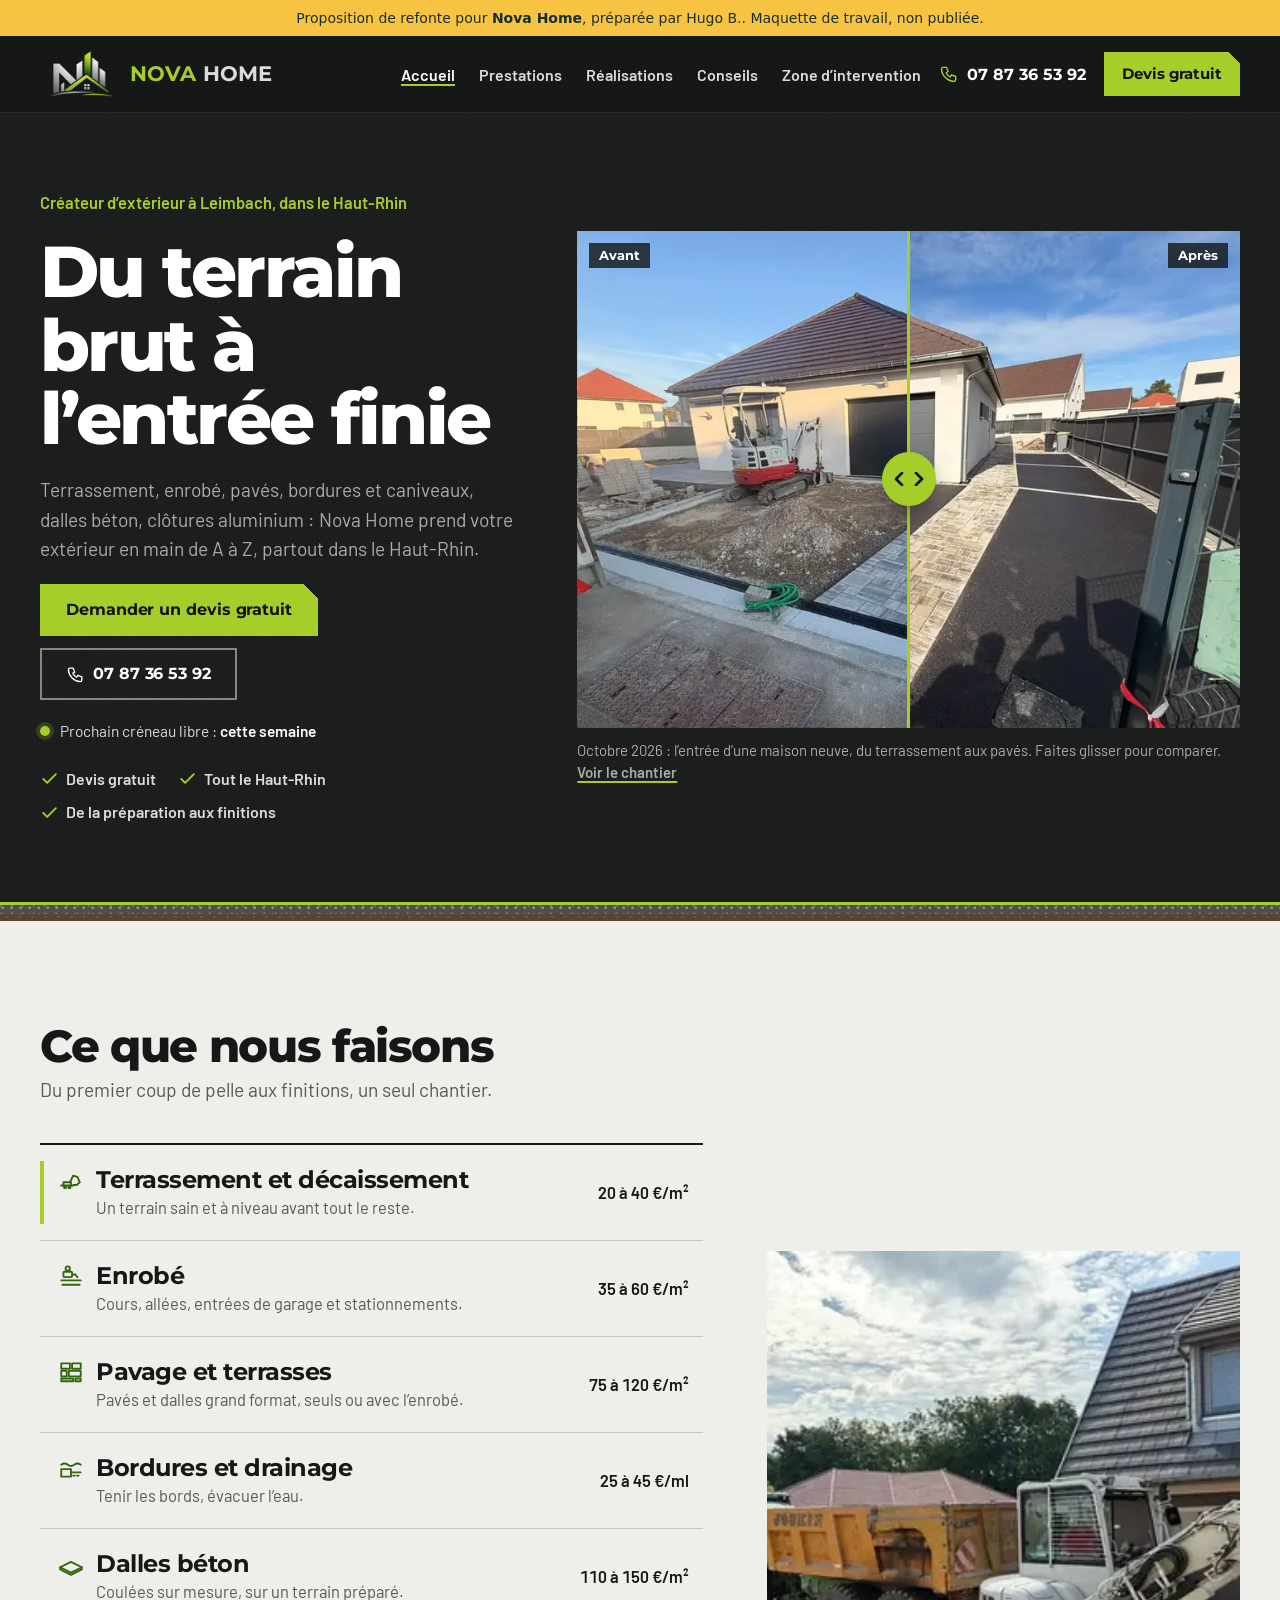
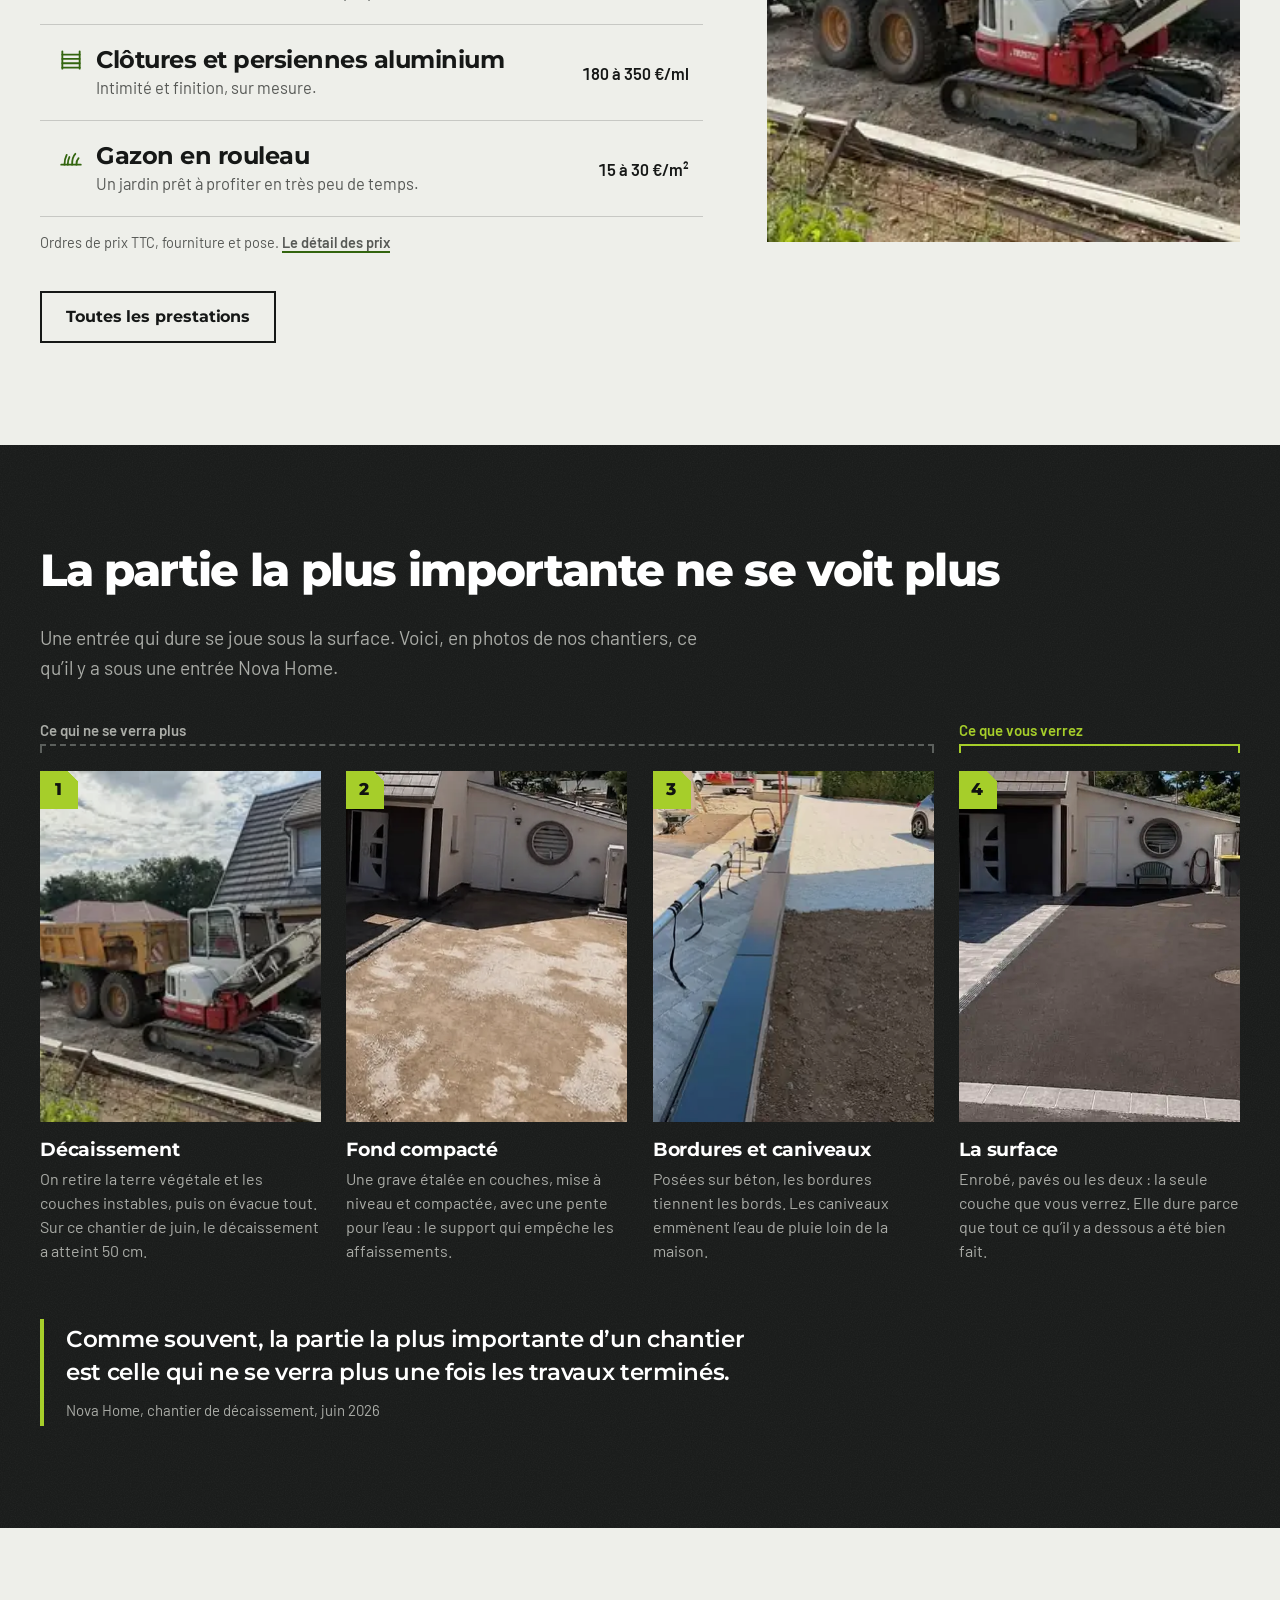
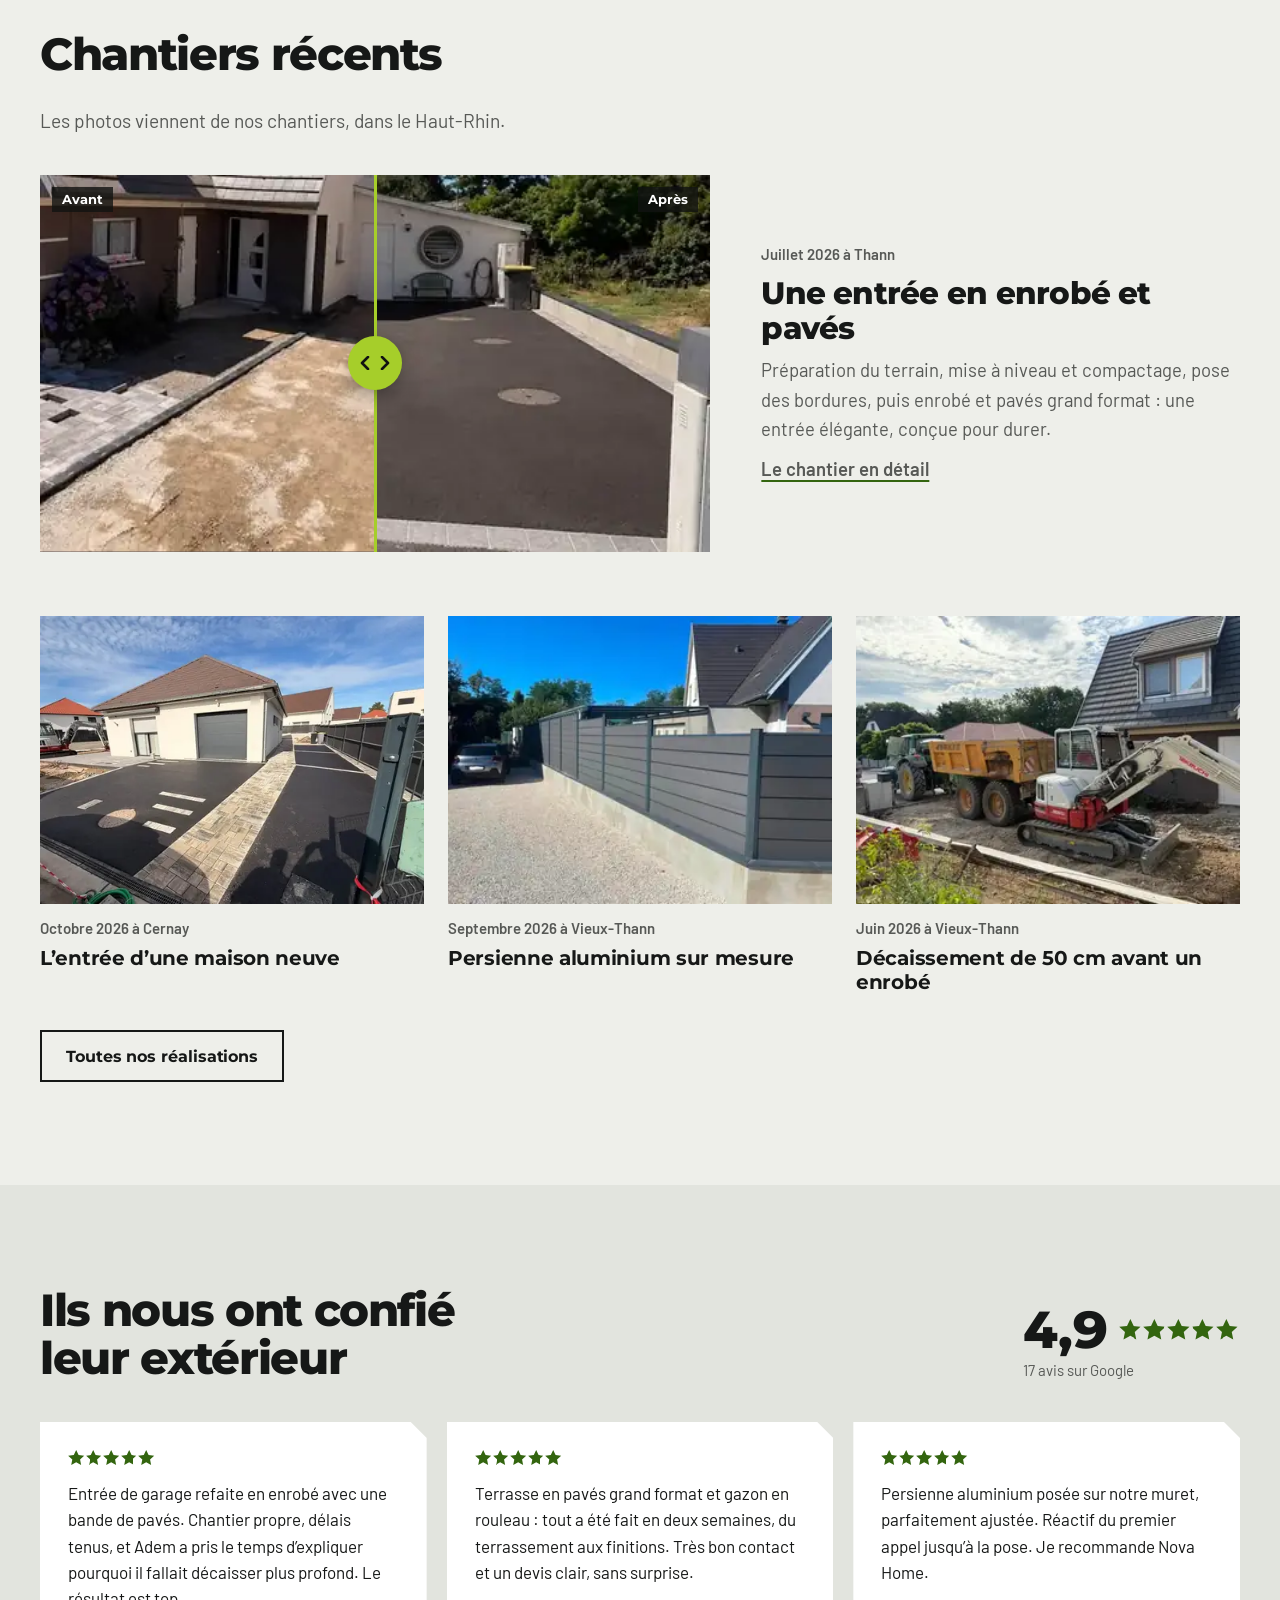
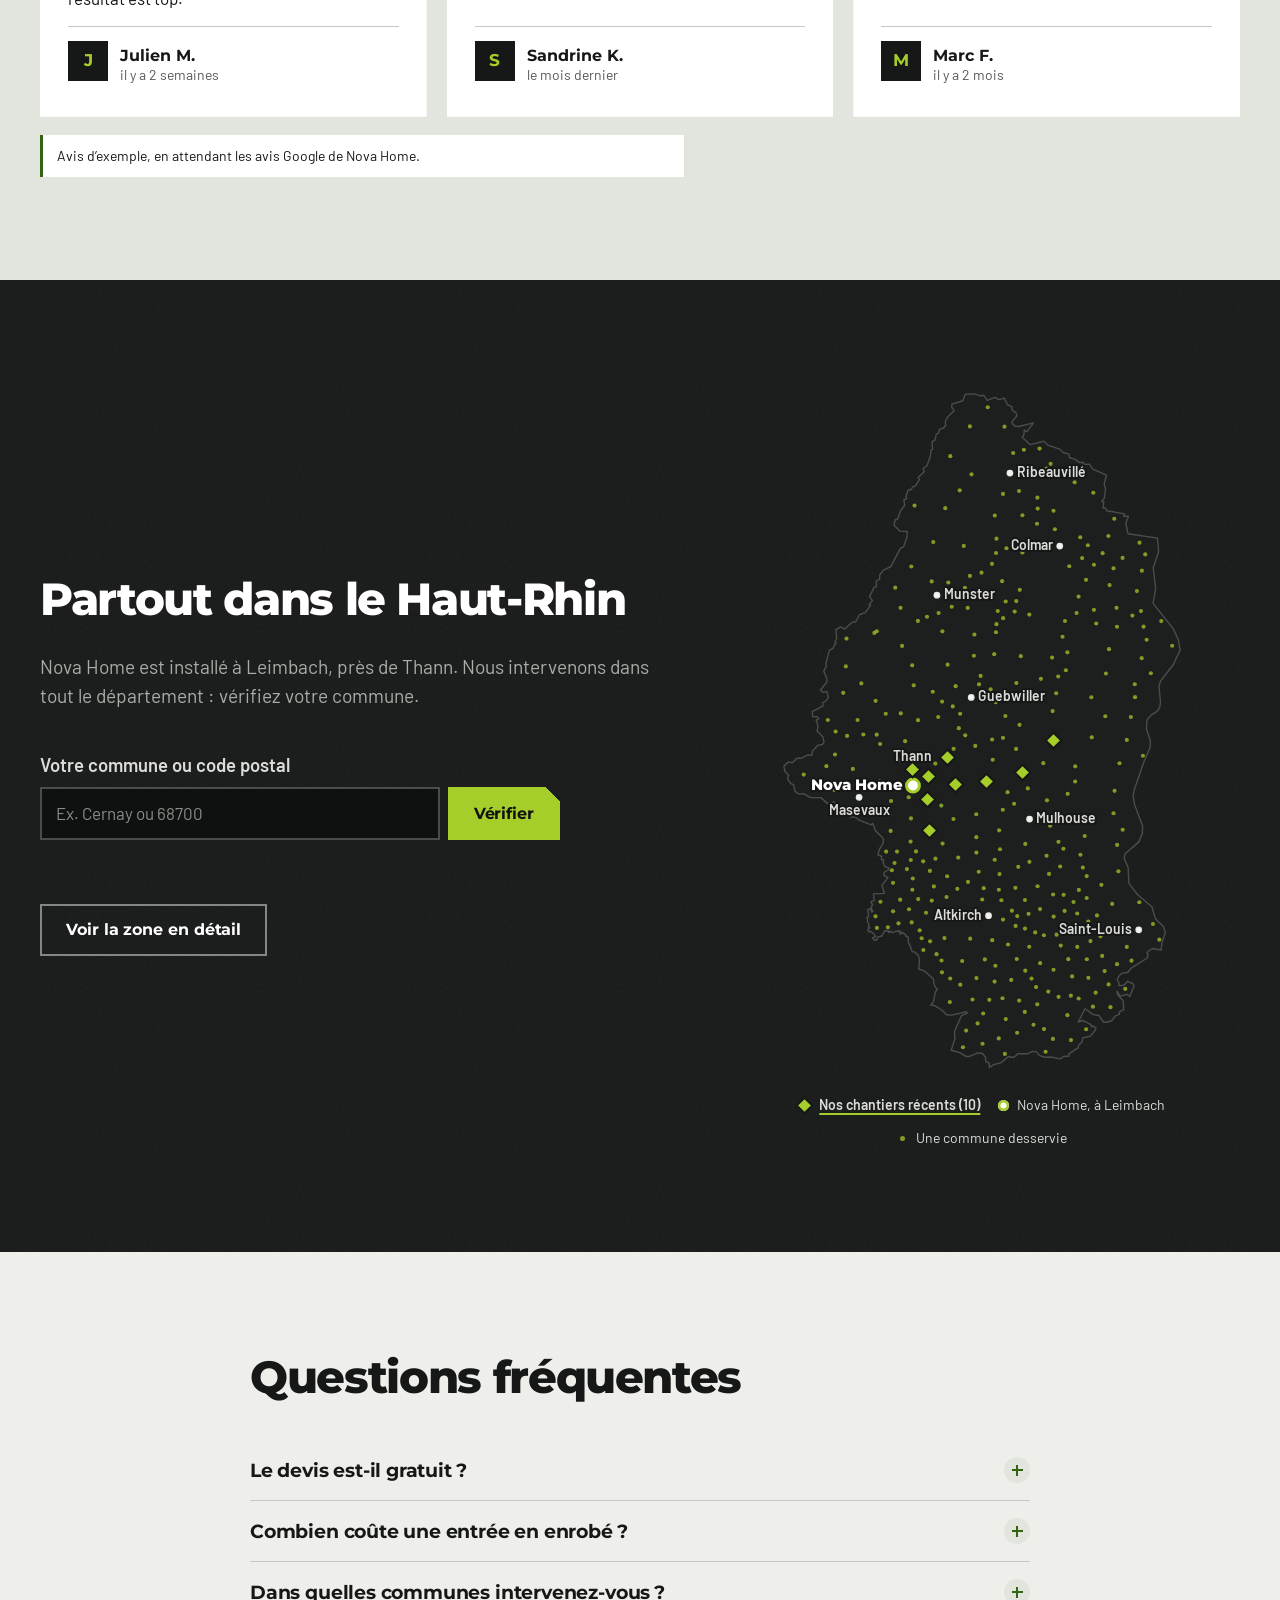
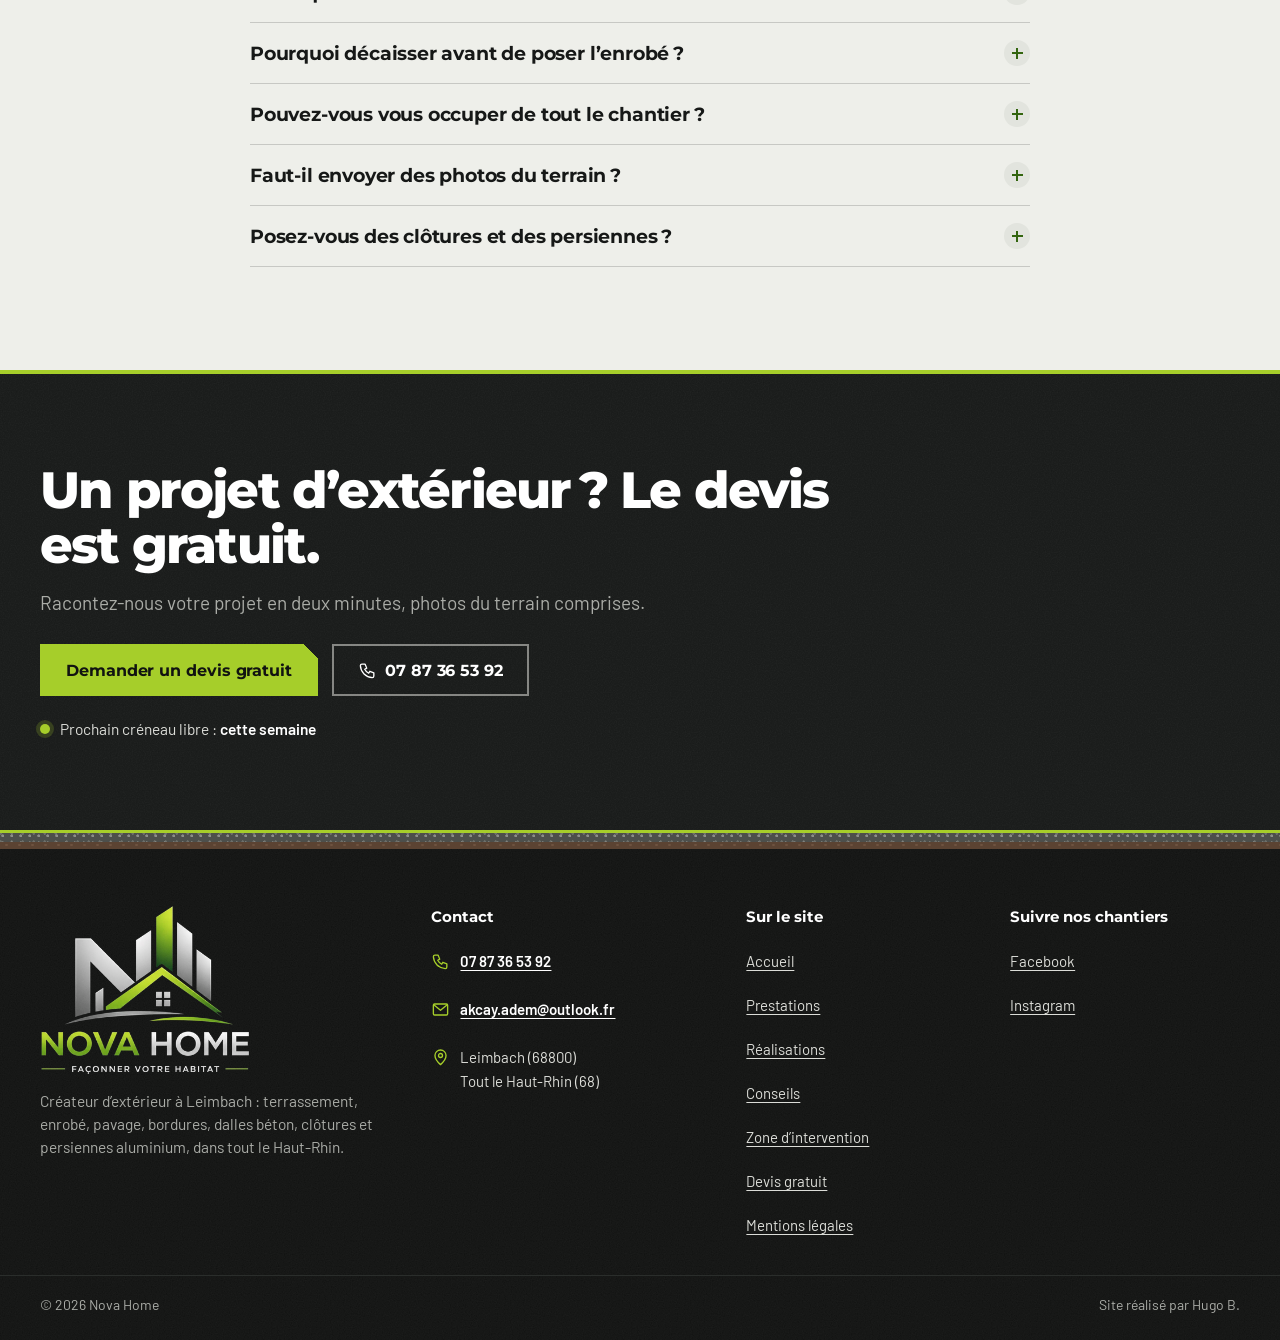
==== commit 36d28cd1: "Crédits : Hugo B. à la place de Pignon sur Web Bandeau de la maquette, pied de page et mentions léga" ====
--- a/index.html
+++ b/index.html
@@ -25,7 +25,7 @@
 </head>
 <body class="pv-site">
 <div class="pv-shell"><div class="pv pv--nova pv-page--accueil pv-palette--1" style="--p-bg:#EEEFEA;--p-surface:#E2E4DE;--p-ink:#161817;--p-muted:#575956;--p-line:#C7C8C4;--p-accent:#A6CE2A;--p-on-accent:#111111;--p-accent-text:#576C17;--p-accent-soft:#E4EACF;--p-second:#33650F;--p-second-soft:#A3B892;--p-error:#B3261E;--p-ff-title:&quot;Espace fine&quot;, &#39;Montserrat&#39;, &#39;Segoe UI&#39;, system-ui, sans-serif;--p-ff-body:&quot;Espace fine&quot;, &#39;Barlow&#39;, system-ui, -apple-system, &#39;Segoe UI&#39;, sans-serif;--p-title-weight:800" data-mode="maquette" data-gabarit="nova" data-lang="fr">
-<a class="pv-skip" href="#contenu">Aller au contenu</a><aside class="pv-demo-bar pv-demo-bar--maquette" aria-label="Maquette"><span>Proposition de refonte pour <strong>Nova Home</strong>, préparée par Pignon sur Web. Maquette de travail, non publiée.</span></aside><header class="pv-nav nv-nav"><div class="pv-in pv-nav-in"><a class="pv-logo nv-logo" href="index.html"><img class="nv-logo-embleme" src="assets/img/logo-embleme-210.webp" alt="" width="208" height="120" decoding="async"><span class="nv-logo-mot"><span class="nv-logo-nova">Nova</span> <span class="nv-logo-home">Home</span></span><span class="pv-sr">, retour à l'accueil</span></a><nav class="pv-menu-nav nv-menu" id="pv-menu" aria-label="Menu principal"><ul class="pv-links"><li><a href="index.html" aria-current="page">Accueil</a></li><li><a href="prestations.html">Prestations</a></li><li><a href="realisations.html">Réalisations</a></li><li><a href="conseils.html">Conseils</a></li><li><a href="zone-intervention.html">Zone d’intervention</a></li><li class="nv-lien-devis"><a href="contact.html">Devis gratuit</a></li></ul></nav><a class="nv-nav-tel" href="tel:+33787365392"><svg class="nv-picto" viewBox="0 0 24 24" aria-hidden="true" focusable="false"><path d="M5 4h4l2 5-2.5 1.5a11 11 0 005 5L15 13l5 2v4a2 2 0 01-2 2A16 16 0 013 6a2 2 0 012-2"/></svg><span>07 87 36 53 92</span></a><a class="pv-btn pv-btn--sm nv-nav-cta" href="contact.html">Devis gratuit</a><button class="pv-burger-btn" type="button" aria-expanded="false" aria-controls="pv-menu" data-label-fermer="Fermer le menu"><span class="pv-burger" aria-hidden="true"><i></i><i></i><i></i></span><span class="pv-sr">Menu</span></button></div></header><div class="pv-annonce" data-pv-annonce role="region" aria-label="Annonce" hidden><div class="pv-in"><p data-pv-annonce-texte></p></div></div>
+<a class="pv-skip" href="#contenu">Aller au contenu</a><aside class="pv-demo-bar pv-demo-bar--maquette" aria-label="Maquette"><span>Proposition de refonte pour <strong>Nova Home</strong>, préparée par Hugo B.. Maquette de travail, non publiée.</span></aside><header class="pv-nav nv-nav"><div class="pv-in pv-nav-in"><a class="pv-logo nv-logo" href="index.html"><img class="nv-logo-embleme" src="assets/img/logo-embleme-210.webp" alt="" width="208" height="120" decoding="async"><span class="nv-logo-mot"><span class="nv-logo-nova">Nova</span> <span class="nv-logo-home">Home</span></span><span class="pv-sr">, retour à l'accueil</span></a><nav class="pv-menu-nav nv-menu" id="pv-menu" aria-label="Menu principal"><ul class="pv-links"><li><a href="index.html" aria-current="page">Accueil</a></li><li><a href="prestations.html">Prestations</a></li><li><a href="realisations.html">Réalisations</a></li><li><a href="conseils.html">Conseils</a></li><li><a href="zone-intervention.html">Zone d’intervention</a></li><li class="nv-lien-devis"><a href="contact.html">Devis gratuit</a></li></ul></nav><a class="nv-nav-tel" href="tel:+33787365392"><svg class="nv-picto" viewBox="0 0 24 24" aria-hidden="true" focusable="false"><path d="M5 4h4l2 5-2.5 1.5a11 11 0 005 5L15 13l5 2v4a2 2 0 01-2 2A16 16 0 013 6a2 2 0 012-2"/></svg><span>07 87 36 53 92</span></a><a class="pv-btn pv-btn--sm nv-nav-cta" href="contact.html">Devis gratuit</a><button class="pv-burger-btn" type="button" aria-expanded="false" aria-controls="pv-menu" data-label-fermer="Fermer le menu"><span class="pv-burger" aria-hidden="true"><i></i><i></i><i></i></span><span class="pv-sr">Menu</span></button></div></header><div class="pv-annonce" data-pv-annonce role="region" aria-label="Annonce" hidden><div class="pv-in"><p data-pv-annonce-texte></p></div></div>
 <main id="contenu" tabindex="-1">
 <section class="nv-hero nv-sombre" aria-labelledby="titre-page"><div class="pv-in nv-hero-grille"><div class="nv-hero-texte"><p class="nv-hero-sur">Créateur d’extérieur à Leimbach, dans le Haut-Rhin</p><h1 class="pv-title" id="titre-page">Du terrain brut à l’entrée finie</h1><p class="pv-lead">Terrassement, enrobé, pavés, bordures et caniveaux, dalles béton, clôtures aluminium : Nova Home prend votre extérieur en main de A à Z, partout dans le Haut-Rhin.</p><p class="pv-actions"><a class="pv-btn" href="contact.html"><span>Demander un devis gratuit</span></a><a class="pv-btn pv-btn--ghost" href="tel:+33787365392"><svg class="nv-picto nv-picto--btn" viewBox="0 0 24 24" aria-hidden="true" focusable="false"><path d="M5 4h4l2 5-2.5 1.5a11 11 0 005 5L15 13l5 2v4a2 2 0 01-2 2A16 16 0 013 6a2 2 0 012-2"/></svg><span><span class="pv-sr">Appeler le </span>07 87 36 53 92</span></a></p><p class="nv-dispo" data-nv-dispo><span class="nv-dispo-point" aria-hidden="true"></span><span>Prochain créneau libre : <strong data-nv-dispo-texte>semaine du 16 novembre</strong></span></p><ul class="nv-atouts"><li><svg class="nv-picto" viewBox="0 0 24 24" aria-hidden="true" focusable="false"><path d="M4 12.5l5 5L20 6.5"/></svg><span>Devis gratuit</span></li><li><svg class="nv-picto" viewBox="0 0 24 24" aria-hidden="true" focusable="false"><path d="M4 12.5l5 5L20 6.5"/></svg><span>Tout le Haut-Rhin</span></li><li><svg class="nv-picto" viewBox="0 0 24 24" aria-hidden="true" focusable="false"><path d="M4 12.5l5 5L20 6.5"/></svg><span>De la préparation aux finitions</span></li></ul></div><figure class="nv-hero-comparo"><div class="nv-aa" data-nv-aa data-nv-aa-inviter><div class="nv-aa-cadre"><img class="nv-aa-img nv-aa-apres" src="assets/img/entree-maison-neuve-apres-1440.webp" srcset="assets/img/entree-maison-neuve-apres-320.webp 320w, assets/img/entree-maison-neuve-apres-480.webp 480w, assets/img/entree-maison-neuve-apres-640.webp 640w, assets/img/entree-maison-neuve-apres-800.webp 800w, assets/img/entree-maison-neuve-apres-960.webp 960w, assets/img/entree-maison-neuve-apres-1440.webp 1440w, assets/img/entree-maison-neuve-apres-1908.webp 1908w" sizes="(min-width: 1240px) 656px, (min-width: 980px) 55vw, 92vw" alt="Après : entrée en enrobé noir avec une bande de pavés, caniveau devant le garage et places de stationnement" width="1440" height="1080" fetchpriority="high" decoding="async"><div class="nv-aa-voile"><img class="nv-aa-img nv-aa-avant" src="assets/img/entree-maison-neuve-avant-1440.webp" srcset="assets/img/entree-maison-neuve-avant-480.webp 480w, assets/img/entree-maison-neuve-avant-640.webp 640w, assets/img/entree-maison-neuve-avant-800.webp 800w, assets/img/entree-maison-neuve-avant-960.webp 960w, assets/img/entree-maison-neuve-avant-1440.webp 1440w, assets/img/entree-maison-neuve-avant-1908.webp 1908w" sizes="(min-width: 1240px) 656px, (min-width: 980px) 55vw, 92vw" alt="Avant : la maison neuve, terrain en terre devant le garage, mini-pelle sur le chantier" width="1440" height="1080" decoding="async"></div><span class="nv-aa-tag nv-aa-tag--avant" aria-hidden="true">Avant</span><span class="nv-aa-tag nv-aa-tag--apres" aria-hidden="true">Après</span><span class="nv-aa-ligne" aria-hidden="true"><span class="nv-aa-poignee"></span></span></div><input class="nv-aa-curseur" type="range" min="0" max="100" value="50" step="1" aria-label="Comparer l’entrée avant et après les travaux" aria-valuetext="Moitié avant, moitié après"></div><figcaption class="nv-hero-legende">Octobre 2026 : l’entrée d’une maison neuve, du terrassement aux pavés. <span class="nv-consigne">Faites glisser pour comparer.</span> <a href="realisations.html#entree-maison-neuve">Voir le chantier</a></figcaption></figure></div><div class="nv-strates" aria-hidden="true"><i></i><i></i><i></i></div></section>
 <section class="pv-sec nv-sec-presta" aria-labelledby="titre-prestations"><div class="pv-in"><h2 class="pv-h" id="titre-prestations">Ce que nous faisons</h2><p class="pv-lead">Du premier coup de pelle aux finitions, un seul chantier.</p><div class="nv-presta-grille"><div><ul class="nv-presta-liste" role="list"><li class="nv-presta" data-nv-presta="0"><a class="nv-presta-lien" href="prestations.html#terrassement"><span class="nv-presta-vignette"><img class="nv-presta-vimg" src="assets/img/decaissement-mini-pelle-960.webp" srcset="assets/img/decaissement-mini-pelle-320.webp 320w, assets/img/decaissement-mini-pelle-480.webp 480w, assets/img/decaissement-mini-pelle-640.webp 640w, assets/img/decaissement-mini-pelle-960.webp 960w, assets/img/decaissement-mini-pelle-1200.webp 1200w" sizes="84px" alt="Mini-pelle et tracteur avec benne pendant un décaissement devant une maison" width="960" height="720" loading="lazy" decoding="async"></span><span class="nv-presta-texte"><span class="nv-presta-titre"><svg class="nv-picto" viewBox="0 0 24 24" aria-hidden="true" focusable="false"><path d="M3 18h11"/><path d="M5 18v-3h7v3"/><circle cx="6.5" cy="19.5" r="1"/><circle cx="10.5" cy="19.5" r="1"/><path d="M11 15l3-6 4 1 2 5"/><path d="M20 15l-2.5 2.5h-3"/></svg>Terrassement et décaissement</span><span class="nv-presta-court">Un terrain sain et à niveau avant tout le reste.</span><span class="nv-presta-prix"><span class="pv-sr">Ordre de prix : </span>20 à 40 €/m²</span></span></a></li><li class="nv-presta" data-nv-presta="1"><a class="nv-presta-lien" href="prestations.html#enrobe"><span class="nv-presta-vignette"><img class="nv-presta-vimg" src="assets/img/entree-maison-neuve-apres-960.webp" srcset="assets/img/entree-maison-neuve-apres-320.webp 320w, assets/img/entree-maison-neuve-apres-480.webp 480w, assets/img/entree-maison-neuve-apres-640.webp 640w, assets/img/entree-maison-neuve-apres-800.webp 800w, assets/img/entree-maison-neuve-apres-960.webp 960w, assets/img/entree-maison-neuve-apres-1440.webp 1440w, assets/img/entree-maison-neuve-apres-1908.webp 1908w" sizes="84px" alt="Entrée de maison neuve en enrobé, avec bande de pavés et caniveau devant le garage" width="960" height="720" loading="lazy" decoding="async"></span><span class="nv-presta-texte"><span class="nv-presta-titre"><svg class="nv-picto" viewBox="0 0 24 24" aria-hidden="true" focusable="false"><path d="M3 17h18"/><path d="M4 21h16"/><rect x="5" y="9" width="8" height="5" rx="1"/><path d="M13 11.5h3l2 2.5"/><circle cx="9" cy="6" r="2"/></svg>Enrobé</span><span class="nv-presta-court">Cours, allées, entrées de garage et stationnements.</span><span class="nv-presta-prix"><span class="pv-sr">Ordre de prix : </span>35 à 60 €/m²</span></span></a></li><li class="nv-presta" data-nv-presta="2"><a class="nv-presta-lien" href="prestations.html#pavage"><span class="nv-presta-vignette"><img class="nv-presta-vimg" src="assets/img/entree-enrobe-paves-grand-format-960.webp" srcset="assets/img/entree-enrobe-paves-grand-format-320.webp 320w, assets/img/entree-enrobe-paves-grand-format-480.webp 480w, assets/img/entree-enrobe-paves-grand-format-640.webp 640w, assets/img/entree-enrobe-paves-grand-format-960.webp 960w, assets/img/entree-enrobe-paves-grand-format-1440.webp 1440w" sizes="84px" alt="Terrasse en pavés gris grand format posés en opus" width="960" height="1056" loading="lazy" decoding="async"></span><span class="nv-presta-texte"><span class="nv-presta-titre"><svg class="nv-picto" viewBox="0 0 24 24" aria-hidden="true" focusable="false"><rect x="3" y="4" width="8" height="5"/><rect x="13" y="4" width="8" height="5"/><rect x="3" y="11" width="5" height="5"/><rect x="10" y="11" width="11" height="5"/><rect x="3" y="18" width="11" height="2.5"/><rect x="16" y="18" width="5" height="2.5"/></svg>Pavage et terrasses</span><span class="nv-presta-court">Pavés et dalles grand format, seuls ou avec l’enrobé.</span><span class="nv-presta-prix"><span class="pv-sr">Ordre de prix : </span>75 à 120 €/m²</span></span></a></li><li class="nv-presta" data-nv-presta="3"><a class="nv-presta-lien" href="prestations.html#bordures"><span class="nv-presta-vignette"><img class="nv-presta-vimg" src="assets/img/entree-enrobe-bordure-960.webp" srcset="assets/img/entree-enrobe-bordure-320.webp 320w, assets/img/entree-enrobe-bordure-480.webp 480w, assets/img/entree-enrobe-bordure-640.webp 640w, assets/img/entree-enrobe-bordure-960.webp 960w, assets/img/entree-enrobe-bordure-1440.webp 1440w" sizes="84px" alt="Bordure posée entre une allée en pavés et la terre, avant l’enrobé" width="960" height="1056" loading="lazy" decoding="async"></span><span class="nv-presta-texte"><span class="nv-presta-titre"><svg class="nv-picto" viewBox="0 0 24 24" aria-hidden="true" focusable="false"><path d="M3 13h9v7H3z"/><path d="M12 16h9"/><path d="M14 19h1.5M17.5 19H19"/><path d="M3 9c2-1.5 4-1.5 6 0s4 1.5 6 0 4-1.5 6 0"/></svg>Bordures et drainage</span><span class="nv-presta-court">Tenir les bords, évacuer l’eau.</span><span class="nv-presta-prix"><span class="pv-sr">Ordre de prix : </span>25 à 45 €/ml</span></span></a></li><li class="nv-presta" data-nv-presta="4"><a class="nv-presta-lien" href="prestations.html#dalle"><span class="nv-presta-vignette"><img class="nv-presta-vimg" src="assets/img/dalle-beton-finie-960.webp" srcset="assets/img/dalle-beton-finie-320.webp 320w, assets/img/dalle-beton-finie-480.webp 480w, assets/img/dalle-beton-finie-640.webp 640w, assets/img/dalle-beton-finie-960.webp 960w, assets/img/dalle-beton-finie-1440.webp 1440w" sizes="84px" alt="Dalle béton fraîchement coulée dans son coffrage, au fond d’un jardin" width="960" height="720" loading="lazy" decoding="async"></span><span class="nv-presta-texte"><span class="nv-presta-titre"><svg class="nv-picto" viewBox="0 0 24 24" aria-hidden="true" focusable="false"><path d="M2 15l10-5 10 5-10 5z"/><path d="M2 15v2l10 5 10-5v-2"/></svg>Dalles béton</span><span class="nv-presta-court">Coulées sur mesure, sur un terrain préparé.</span><span class="nv-presta-prix"><span class="pv-sr">Ordre de prix : </span>110 à 150 €/m²</span></span></a></li><li class="nv-presta" data-nv-presta="5"><a class="nv-presta-lien" href="prestations.html#clotures"><span class="nv-presta-vignette"><img class="nv-presta-vimg" src="assets/img/persienne-alu-muret-960.webp" srcset="assets/img/persienne-alu-muret-320.webp 320w, assets/img/persienne-alu-muret-480.webp 480w, assets/img/persienne-alu-muret-640.webp 640w, assets/img/persienne-alu-muret-960.webp 960w, assets/img/persienne-alu-muret-1440.webp 1440w, assets/img/persienne-alu-muret-1600.webp 1600w" sizes="84px" alt="Persienne aluminium gris anthracite posée sur un muret le long d’une allée" width="960" height="720" loading="lazy" decoding="async"></span><span class="nv-presta-texte"><span class="nv-presta-titre"><svg class="nv-picto" viewBox="0 0 24 24" aria-hidden="true" focusable="false"><path d="M4 4v16M20 4v16"/><path d="M4 7h16M4 11h16M4 15h16M4 19h16"/></svg>Clôtures et persiennes aluminium</span><span class="nv-presta-court">Intimité et finition, sur mesure.</span><span class="nv-presta-prix"><span class="pv-sr">Ordre de prix : </span>180 à 350 €/ml</span></span></a></li><li class="nv-presta" data-nv-presta="6"><a class="nv-presta-lien" href="prestations.html#gazon"><span class="nv-presta-vignette"><img class="nv-presta-vimg" src="assets/img/gazon-de-placage-pose-960.webp" srcset="assets/img/gazon-de-placage-pose-320.webp 320w, assets/img/gazon-de-placage-pose-480.webp 480w, assets/img/gazon-de-placage-pose-640.webp 640w, assets/img/gazon-de-placage-pose-960.webp 960w, assets/img/gazon-de-placage-pose-1152.webp 1152w" sizes="84px" alt="Gazon de placage fraîchement posé dans un jardin, bordé de pavés" width="960" height="1292" loading="lazy" decoding="async"></span><span class="nv-presta-texte"><span class="nv-presta-titre"><svg class="nv-picto" viewBox="0 0 24 24" aria-hidden="true" focusable="false"><path d="M3 20h18"/><path d="M6 20c0-4 1-7 2-9M9 20c0-3 .5-5 1.5-7M13 20c0-4 1-8 3-10M17 20c0-3 1-5 2-6"/></svg>Gazon en rouleau</span><span class="nv-presta-court">Un jardin prêt à profiter en très peu de temps.</span><span class="nv-presta-prix"><span class="pv-sr">Ordre de prix : </span>15 à 30 €/m²</span></span></a></li></ul><p class="nv-presta-note">Ordres de prix TTC, fourniture et pose. <a href="prestations.html#prix">Le détail des prix</a></p></div><div class="nv-presta-vitrine" aria-hidden="true"><div class="nv-vitrine est-active" data-nv-vitrine="0"><img class="nv-vitrine-img" src="assets/img/decaissement-mini-pelle-960.webp" srcset="assets/img/decaissement-mini-pelle-320.webp 320w, assets/img/decaissement-mini-pelle-480.webp 480w, assets/img/decaissement-mini-pelle-640.webp 640w, assets/img/decaissement-mini-pelle-960.webp 960w, assets/img/decaissement-mini-pelle-1200.webp 1200w" sizes="(min-width: 1180px) 500px, 42vw" alt="Mini-pelle et tracteur avec benne pendant un décaissement devant une maison" width="960" height="720" loading="lazy" decoding="async"></div><div class="nv-vitrine" data-nv-vitrine="1"><img class="nv-vitrine-img" data-src="assets/img/entree-maison-neuve-apres-960.webp" data-srcset="assets/img/entree-maison-neuve-apres-320.webp 320w, assets/img/entree-maison-neuve-apres-480.webp 480w, assets/img/entree-maison-neuve-apres-640.webp 640w, assets/img/entree-maison-neuve-apres-800.webp 800w, assets/img/entree-maison-neuve-apres-960.webp 960w, assets/img/entree-maison-neuve-apres-1440.webp 1440w, assets/img/entree-maison-neuve-apres-1908.webp 1908w" sizes="(min-width: 1180px) 500px, 42vw" alt="Entrée de maison neuve en enrobé, avec bande de pavés et caniveau devant le garage" width="960" height="720" loading="lazy" decoding="async"></div><div class="nv-vitrine" data-nv-vitrine="2"><img class="nv-vitrine-img" data-src="assets/img/entree-enrobe-paves-grand-format-960.webp" data-srcset="assets/img/entree-enrobe-paves-grand-format-320.webp 320w, assets/img/entree-enrobe-paves-grand-format-480.webp 480w, assets/img/entree-enrobe-paves-grand-format-640.webp 640w, assets/img/entree-enrobe-paves-grand-format-960.webp 960w, assets/img/entree-enrobe-paves-grand-format-1440.webp 1440w" sizes="(min-width: 1180px) 500px, 42vw" alt="Terrasse en pavés gris grand format posés en opus" width="960" height="1056" loading="lazy" decoding="async"></div><div class="nv-vitrine" data-nv-vitrine="3"><img class="nv-vitrine-img" data-src="assets/img/entree-enrobe-bordure-960.webp" data-srcset="assets/img/entree-enrobe-bordure-320.webp 320w, assets/img/entree-enrobe-bordure-480.webp 480w, assets/img/entree-enrobe-bordure-640.webp 640w, assets/img/entree-enrobe-bordure-960.webp 960w, assets/img/entree-enrobe-bordure-1440.webp 1440w" sizes="(min-width: 1180px) 500px, 42vw" alt="Bordure posée entre une allée en pavés et la terre, avant l’enrobé" width="960" height="1056" loading="lazy" decoding="async"></div><div class="nv-vitrine" data-nv-vitrine="4"><img class="nv-vitrine-img" data-src="assets/img/dalle-beton-finie-960.webp" data-srcset="assets/img/dalle-beton-finie-320.webp 320w, assets/img/dalle-beton-finie-480.webp 480w, assets/img/dalle-beton-finie-640.webp 640w, assets/img/dalle-beton-finie-960.webp 960w, assets/img/dalle-beton-finie-1440.webp 1440w" sizes="(min-width: 1180px) 500px, 42vw" alt="Dalle béton fraîchement coulée dans son coffrage, au fond d’un jardin" width="960" height="720" loading="lazy" decoding="async"></div><div class="nv-vitrine" data-nv-vitrine="5"><img class="nv-vitrine-img" data-src="assets/img/persienne-alu-muret-960.webp" data-srcset="assets/img/persienne-alu-muret-320.webp 320w, assets/img/persienne-alu-muret-480.webp 480w, assets/img/persienne-alu-muret-640.webp 640w, assets/img/persienne-alu-muret-960.webp 960w, assets/img/persienne-alu-muret-1440.webp 1440w, assets/img/persienne-alu-muret-1600.webp 1600w" sizes="(min-width: 1180px) 500px, 42vw" alt="Persienne aluminium gris anthracite posée sur un muret le long d’une allée" width="960" height="720" loading="lazy" decoding="async"></div><div class="nv-vitrine" data-nv-vitrine="6"><img class="nv-vitrine-img" data-src="assets/img/gazon-de-placage-pose-960.webp" data-srcset="assets/img/gazon-de-placage-pose-320.webp 320w, assets/img/gazon-de-placage-pose-480.webp 480w, assets/img/gazon-de-placage-pose-640.webp 640w, assets/img/gazon-de-placage-pose-960.webp 960w, assets/img/gazon-de-placage-pose-1152.webp 1152w" sizes="(min-width: 1180px) 500px, 42vw" alt="Gazon de placage fraîchement posé dans un jardin, bordé de pavés" width="960" height="1292" loading="lazy" decoding="async"></div></div></div><p class="pv-more"><a class="pv-btn pv-btn--ghost" href="prestations.html"><span>Toutes les prestations</span></a></p></div></section>
@@ -36,7 +36,7 @@
 <section class="pv-sec pv-sec--faq" aria-labelledby="titre-faq"><div class="pv-in pv-narrow"><h2 class="pv-h" id="titre-faq">Questions fréquentes</h2><details class="pv-faq"><summary>Le devis est-il gratuit ?</summary><p>Oui. Décrivez votre projet avec le formulaire de devis ou par téléphone : nous vous recontactons pour en parler et établir le devis.</p></details><details class="pv-faq"><summary>Combien coûte une entrée en enrobé ?</summary><p>Comptez en général 35 à 60 € TTC le m² pour l’enrobé posé, et 20 à 40 € le m² pour le décaissement et la préparation du fond. Pour une entrée de 50 m² avec ses bordures : environ 3 300 à 5 900 €. Le devis gratuit donne le prix exact.</p></details><details class="pv-faq"><summary>Dans quelles communes intervenez-vous ?</summary><p>Dans tout le Haut-Rhin, depuis Leimbach, près de Thann. La page Zone d’intervention permet de vérifier votre commune.</p></details><details class="pv-faq"><summary>Pourquoi décaisser avant de poser l’enrobé ?</summary><p>Pour repartir sur une base saine. Un fond bien préparé, mis à niveau et compacté, garantit la stabilité de la surface dans le temps et évite les affaissements. Sur un chantier de juin 2026, nous avons décaissé 50 cm avant de préparer la structure.</p></details><details class="pv-faq"><summary>Pouvez-vous vous occuper de tout le chantier ?</summary><p>Oui, de A à Z : terrassement, bordures et drainage, enrobé ou pavés, finitions. Et si besoin le gazon, une dalle béton ou une persienne aluminium.</p></details><details class="pv-faq"><summary>Faut-il envoyer des photos du terrain ?</summary><p>Ce n’est pas obligatoire, mais quelques photos du terrain et de l’accès nous aident à préparer un devis plus juste. Vous pouvez les joindre à la demande de devis.</p></details><details class="pv-faq"><summary>Posez-vous des clôtures et des persiennes ?</summary><p>Oui : des persiennes et des clôtures en aluminium sur mesure, fournies par notre partenaire Ocewood France, posées et ajustées sur place.</p></details></div></section>
 <section class="nv-appel nv-sombre" aria-labelledby="titre-bandeau"><div class="pv-in nv-appel-in"><h2 class="nv-appel-titre" id="titre-bandeau">Un projet d’extérieur ? Le devis est gratuit.</h2><p class="nv-appel-texte">Racontez-nous votre projet en deux minutes, photos du terrain comprises.</p><p class="pv-actions"><a class="pv-btn" href="contact.html"><span>Demander un devis gratuit</span></a><a class="pv-btn pv-btn--ghost" href="tel:+33787365392"><svg class="nv-picto nv-picto--btn" viewBox="0 0 24 24" aria-hidden="true" focusable="false"><path d="M5 4h4l2 5-2.5 1.5a11 11 0 005 5L15 13l5 2v4a2 2 0 01-2 2A16 16 0 013 6a2 2 0 012-2"/></svg><span><span class="pv-sr">Appeler le </span>07 87 36 53 92</span></a></p><p class="nv-dispo nv-dispo--bandeau" data-nv-dispo><span class="nv-dispo-point" aria-hidden="true"></span><span>Prochain créneau libre : <strong data-nv-dispo-texte>semaine du 16 novembre</strong></span></p></div></section>
 </main>
-<footer class="pv-foot nv-pied"><div class="nv-strates" aria-hidden="true"><i></i><i></i><i></i></div><div class="pv-in nv-pied-grille"><div class="nv-pied-id"><img class="nv-pied-logo" src="assets/img/logo-complet-370.webp" alt="Nova Home, façonner votre habitat" width="370" height="300" loading="lazy" decoding="async"><p class="nv-pied-quoi">Créateur d’extérieur à Leimbach : terrassement, enrobé, pavage, bordures, dalles béton, clôtures et persiennes aluminium, dans tout le Haut-Rhin.</p></div><div><h2 class="pv-foot-title">Contact</h2><ul class="nv-pied-coords"><li><svg class="nv-picto" viewBox="0 0 24 24" aria-hidden="true" focusable="false"><path d="M5 4h4l2 5-2.5 1.5a11 11 0 005 5L15 13l5 2v4a2 2 0 01-2 2A16 16 0 013 6a2 2 0 012-2"/></svg><a href="tel:+33787365392">07 87 36 53 92</a></li><li><svg class="nv-picto" viewBox="0 0 24 24" aria-hidden="true" focusable="false"><rect x="3" y="5" width="18" height="14" rx="1.5"/><path d="M3.5 6l8.5 7 8.5-7"/></svg><a href="mailto:akcay.adem@outlook.fr">akcay.adem@outlook.fr</a></li><li><svg class="nv-picto" viewBox="0 0 24 24" aria-hidden="true" focusable="false"><path d="M12 21s-7-6.2-7-11.5a7 7 0 0114 0C19 14.8 12 21 12 21z"/><circle cx="12" cy="9.5" r="2.5"/></svg><span>Leimbach (68800)<br>Tout le Haut-Rhin (68)</span></li></ul></div><nav aria-label="Pied de page"><h2 class="pv-foot-title">Sur le site</h2><ul class="pv-foot-links"><li><a href="index.html">Accueil</a></li><li><a href="prestations.html">Prestations</a></li><li><a href="realisations.html">Réalisations</a></li><li><a href="conseils.html">Conseils</a></li><li><a href="zone-intervention.html">Zone d’intervention</a></li><li><a href="contact.html">Devis gratuit</a></li><li><a href="mentions-legales.html">Mentions légales</a></li></ul></nav><div><h2 class="pv-foot-title">Suivre nos chantiers</h2><ul class="pv-foot-links"><li><a href="https://www.facebook.com/p/Nova-Home-61587917066312/" rel="noopener" target="_blank">Facebook<span class="pv-sr"> (nouvel onglet)</span></a></li><li><a href="https://www.instagram.com/nova.home688/" rel="noopener" target="_blank">Instagram<span class="pv-sr"> (nouvel onglet)</span></a></li></ul></div></div><div class="pv-in pv-foot-bottom"><span>© 2026 Nova Home</span><span>Site réalisé par <a href="https://www.pignonsurweb.fr">Pignon sur Web</a></span></div><script type="application/json" id="nv-dispo">{"semaines":[{"du":"2026-10-26","etat":"complet"},{"du":"2026-11-02","etat":"complet"},{"du":"2026-11-09","etat":"complet"},{"du":"2026-11-16","etat":"places"},{"du":"2026-11-23","etat":"libre"},{"du":"2026-11-30","etat":"libre"}]}</script></footer>
+<footer class="pv-foot nv-pied"><div class="nv-strates" aria-hidden="true"><i></i><i></i><i></i></div><div class="pv-in nv-pied-grille"><div class="nv-pied-id"><img class="nv-pied-logo" src="assets/img/logo-complet-370.webp" alt="Nova Home, façonner votre habitat" width="370" height="300" loading="lazy" decoding="async"><p class="nv-pied-quoi">Créateur d’extérieur à Leimbach : terrassement, enrobé, pavage, bordures, dalles béton, clôtures et persiennes aluminium, dans tout le Haut-Rhin.</p></div><div><h2 class="pv-foot-title">Contact</h2><ul class="nv-pied-coords"><li><svg class="nv-picto" viewBox="0 0 24 24" aria-hidden="true" focusable="false"><path d="M5 4h4l2 5-2.5 1.5a11 11 0 005 5L15 13l5 2v4a2 2 0 01-2 2A16 16 0 013 6a2 2 0 012-2"/></svg><a href="tel:+33787365392">07 87 36 53 92</a></li><li><svg class="nv-picto" viewBox="0 0 24 24" aria-hidden="true" focusable="false"><rect x="3" y="5" width="18" height="14" rx="1.5"/><path d="M3.5 6l8.5 7 8.5-7"/></svg><a href="mailto:akcay.adem@outlook.fr">akcay.adem@outlook.fr</a></li><li><svg class="nv-picto" viewBox="0 0 24 24" aria-hidden="true" focusable="false"><path d="M12 21s-7-6.2-7-11.5a7 7 0 0114 0C19 14.8 12 21 12 21z"/><circle cx="12" cy="9.5" r="2.5"/></svg><span>Leimbach (68800)<br>Tout le Haut-Rhin (68)</span></li></ul></div><nav aria-label="Pied de page"><h2 class="pv-foot-title">Sur le site</h2><ul class="pv-foot-links"><li><a href="index.html">Accueil</a></li><li><a href="prestations.html">Prestations</a></li><li><a href="realisations.html">Réalisations</a></li><li><a href="conseils.html">Conseils</a></li><li><a href="zone-intervention.html">Zone d’intervention</a></li><li><a href="contact.html">Devis gratuit</a></li><li><a href="mentions-legales.html">Mentions légales</a></li></ul></nav><div><h2 class="pv-foot-title">Suivre nos chantiers</h2><ul class="pv-foot-links"><li><a href="https://www.facebook.com/p/Nova-Home-61587917066312/" rel="noopener" target="_blank">Facebook<span class="pv-sr"> (nouvel onglet)</span></a></li><li><a href="https://www.instagram.com/nova.home688/" rel="noopener" target="_blank">Instagram<span class="pv-sr"> (nouvel onglet)</span></a></li></ul></div></div><div class="pv-in pv-foot-bottom"><span>© 2026 Nova Home</span><span>Site réalisé par Hugo B.</span></div><script type="application/json" id="nv-dispo">{"semaines":[{"du":"2026-10-26","etat":"complet"},{"du":"2026-11-02","etat":"complet"},{"du":"2026-11-09","etat":"complet"},{"du":"2026-11-16","etat":"places"},{"du":"2026-11-23","etat":"libre"},{"du":"2026-11-30","etat":"libre"}]}</script></footer>
 <nav class="pv-actionbar nv-actionbar" aria-label="Actions rapides"><a class="pv-btn pv-btn--ghost" href="tel:+33787365392"><svg class="nv-picto nv-picto--btn" viewBox="0 0 24 24" aria-hidden="true" focusable="false"><path d="M5 4h4l2 5-2.5 1.5a11 11 0 005 5L15 13l5 2v4a2 2 0 01-2 2A16 16 0 013 6a2 2 0 012-2"/></svg><span>Appeler</span></a><a class="pv-btn" href="contact.html"><span>Devis gratuit</span></a></nav>
 </div></div>
 </body>
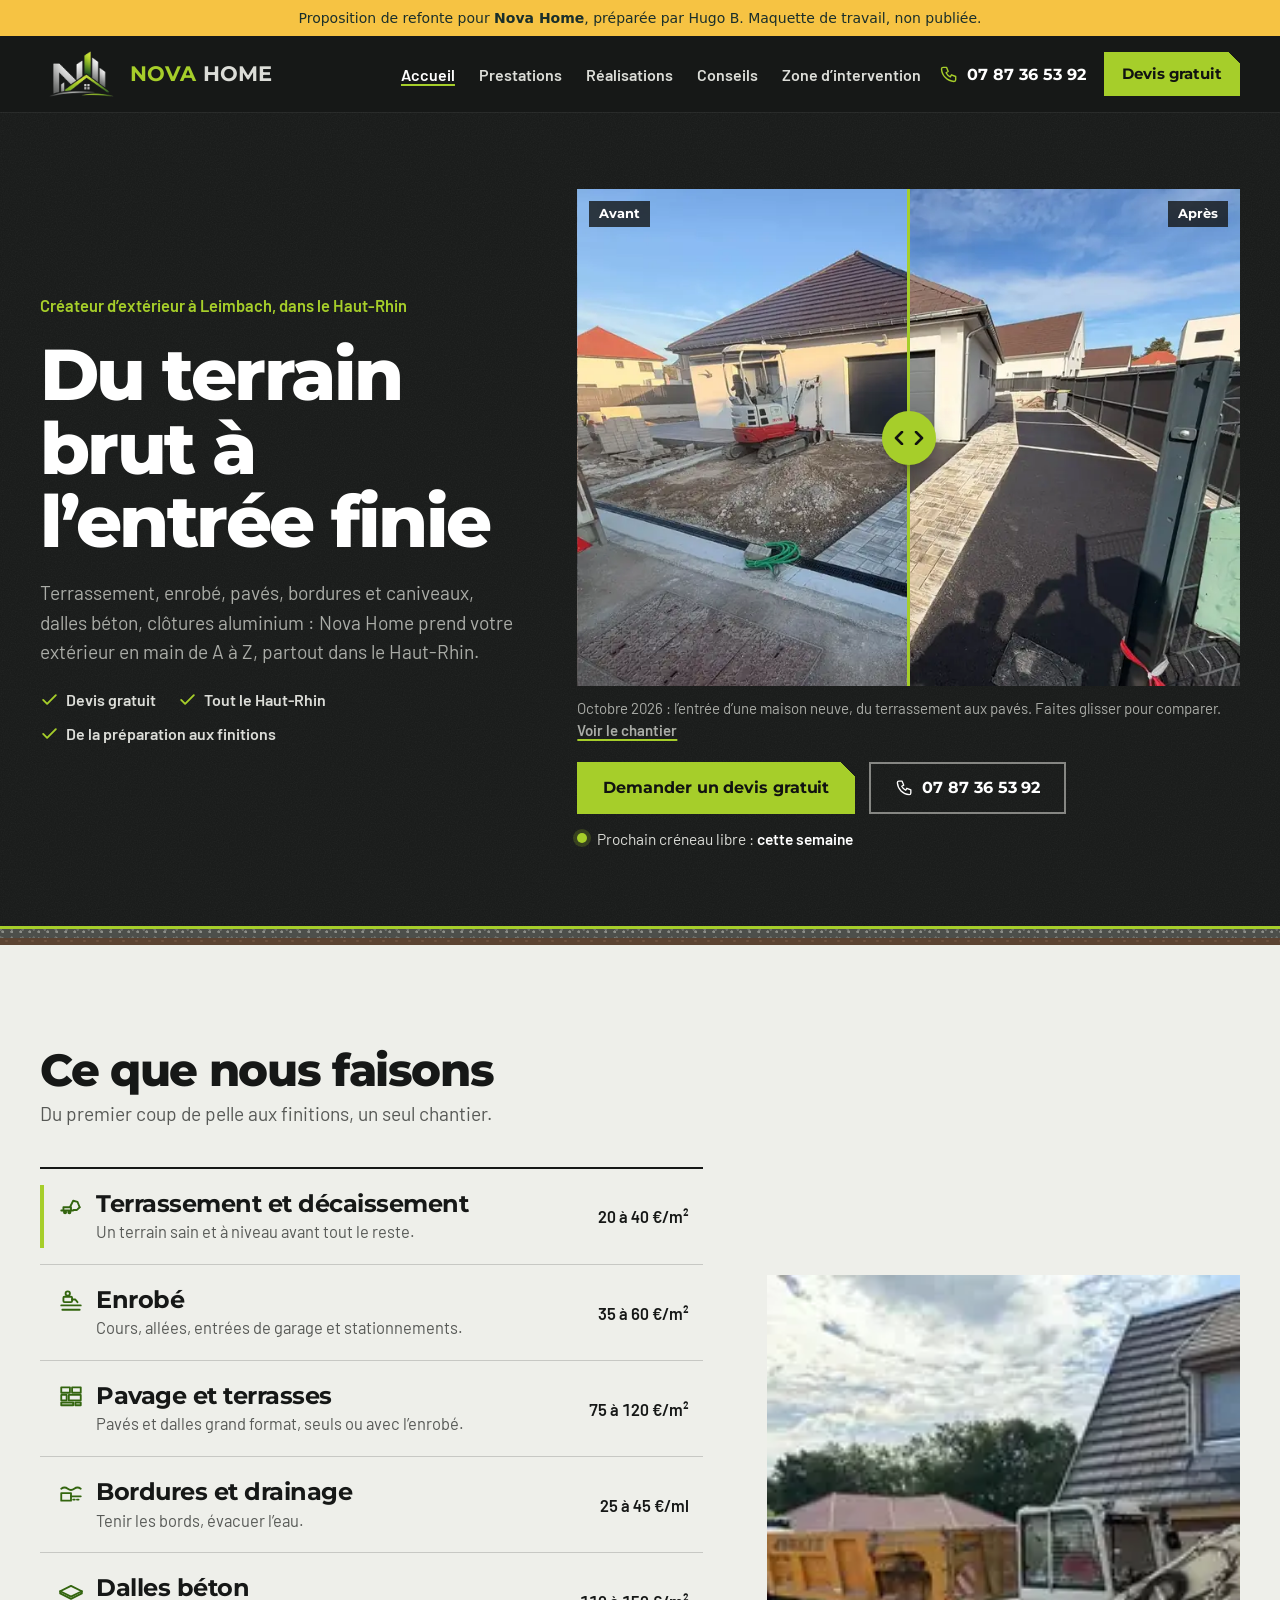
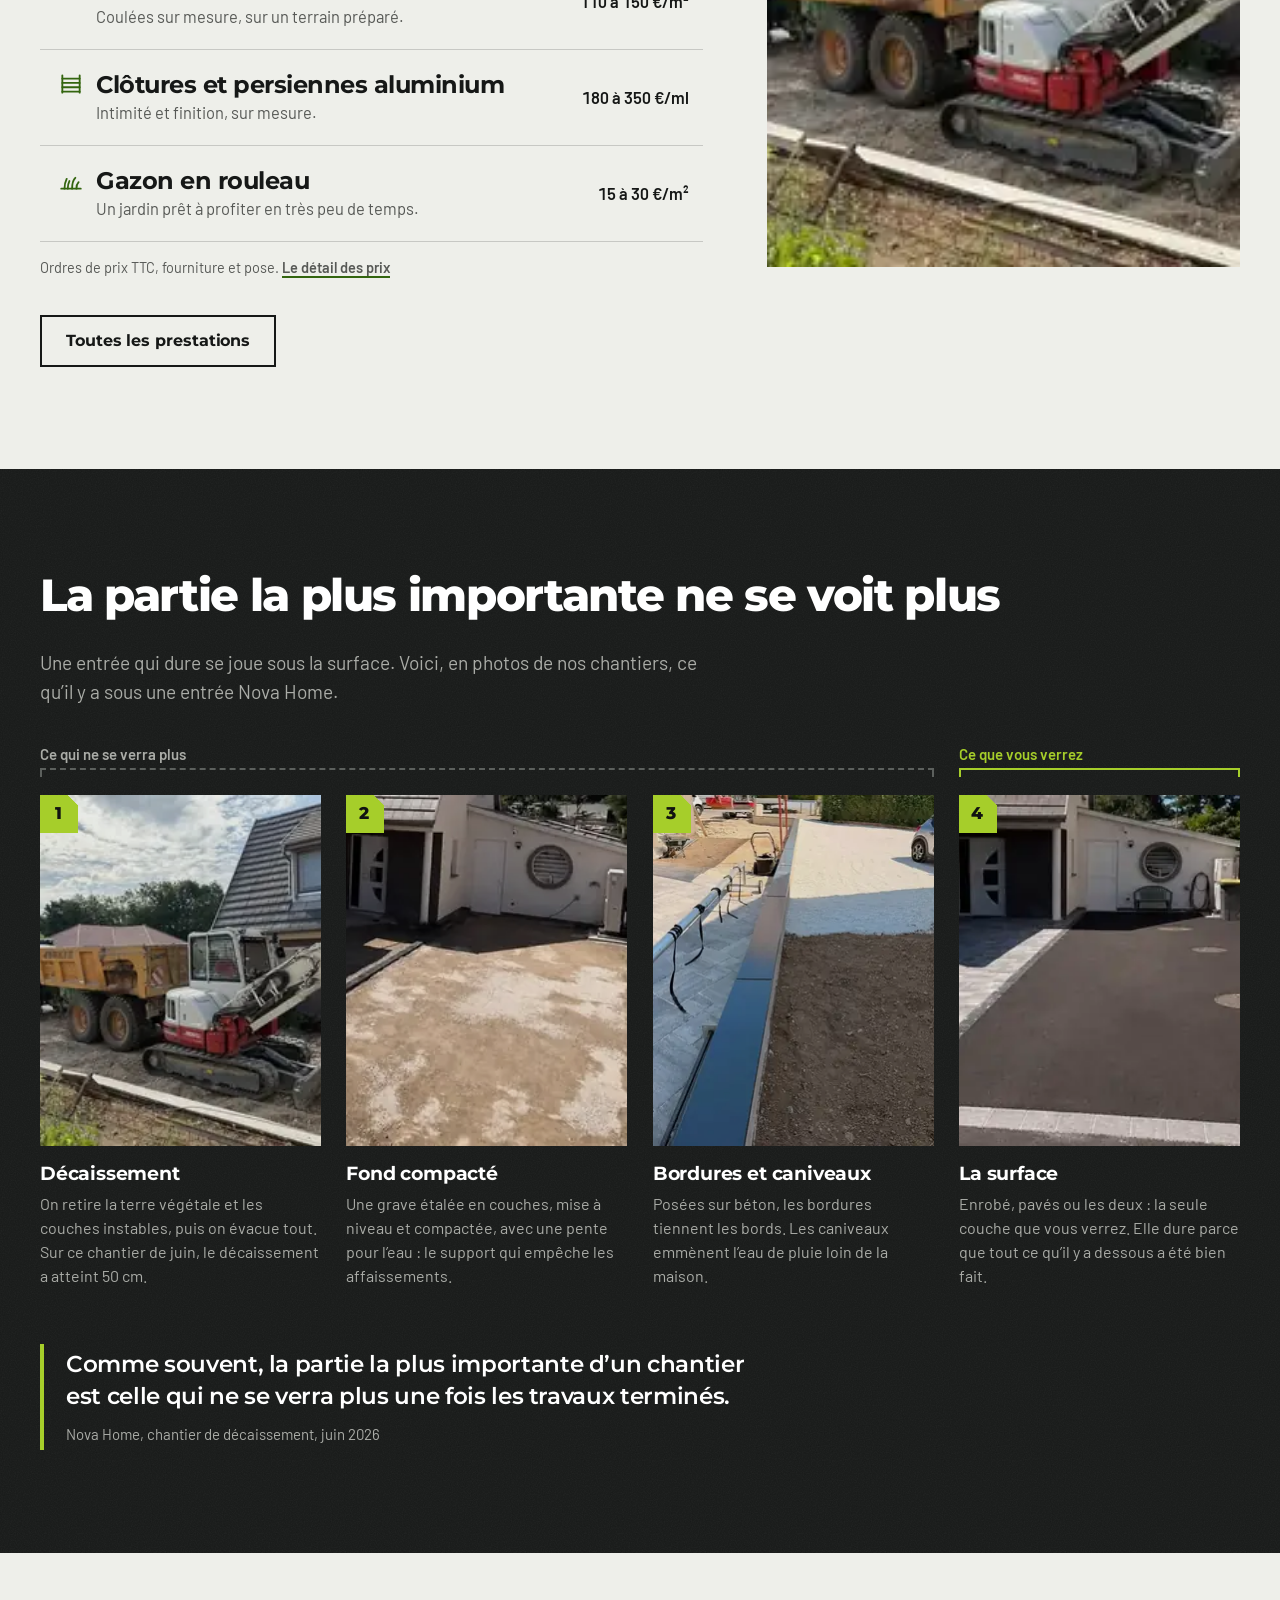
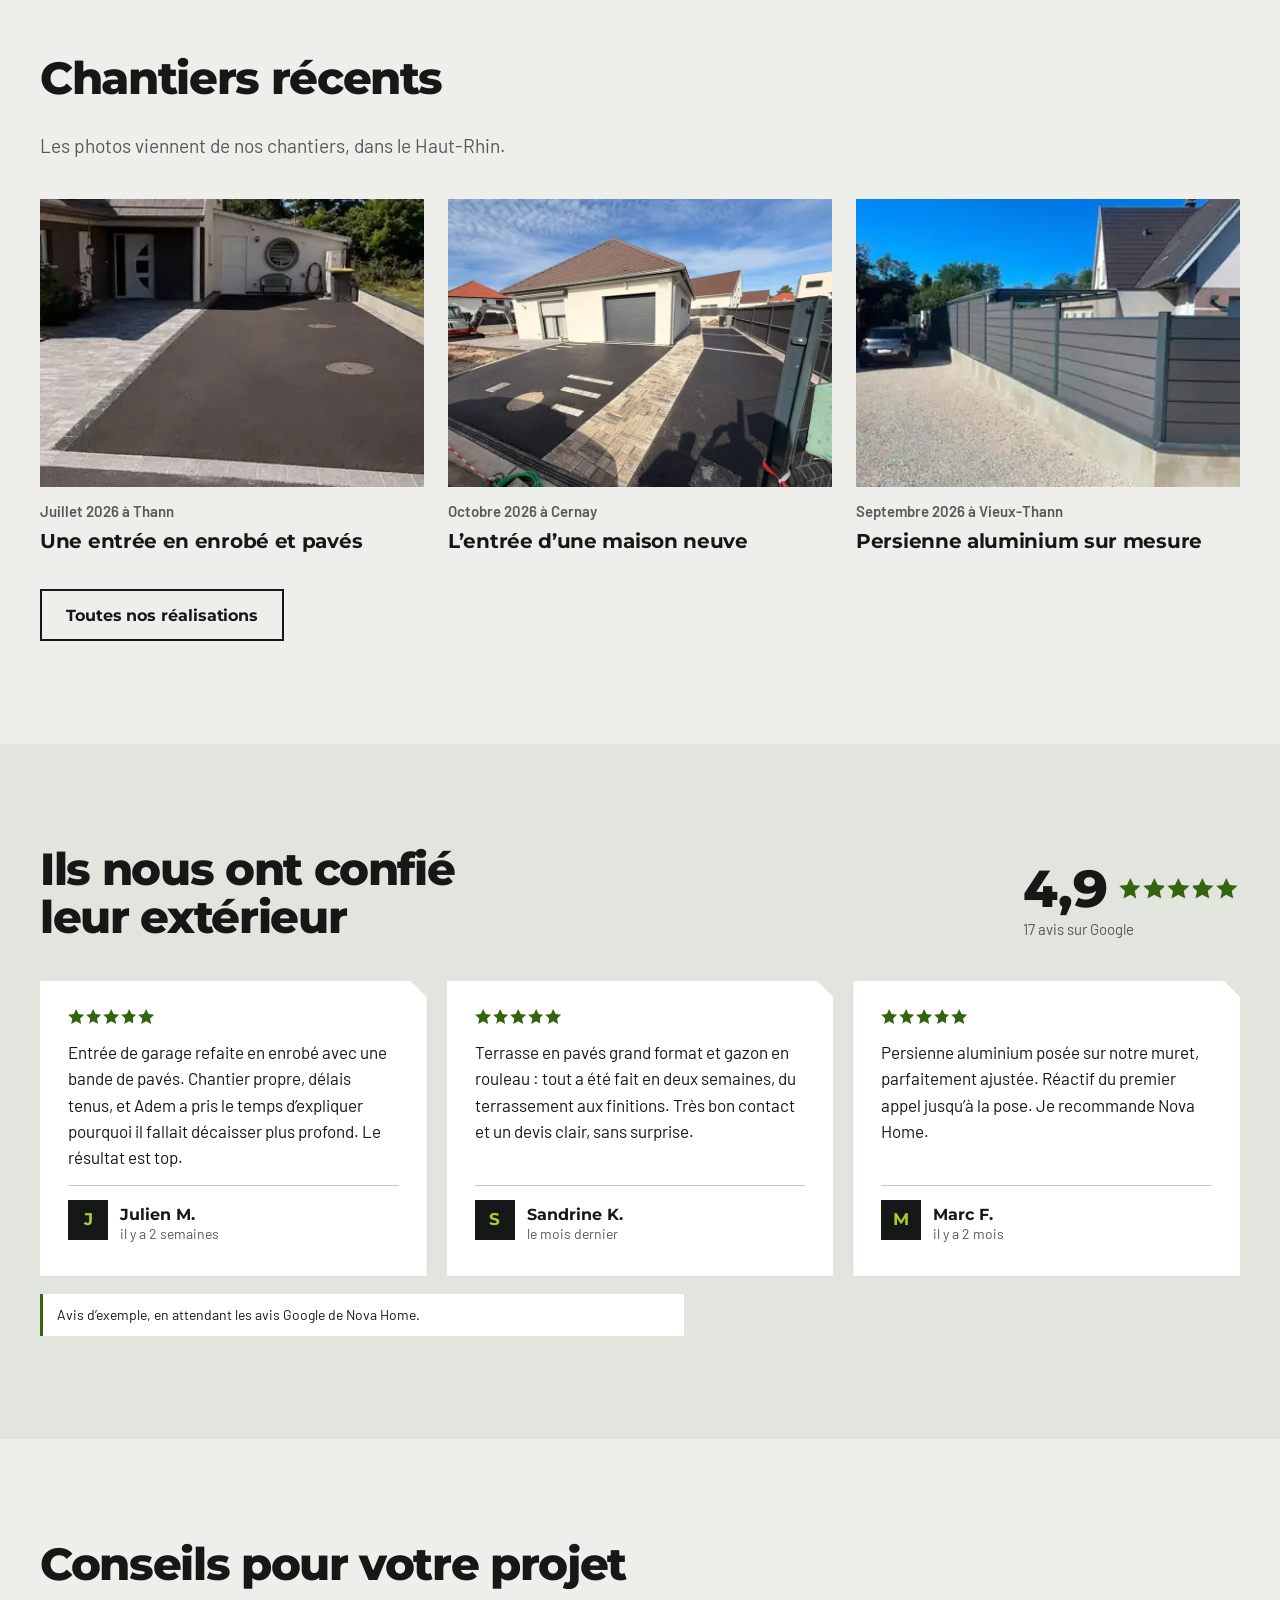
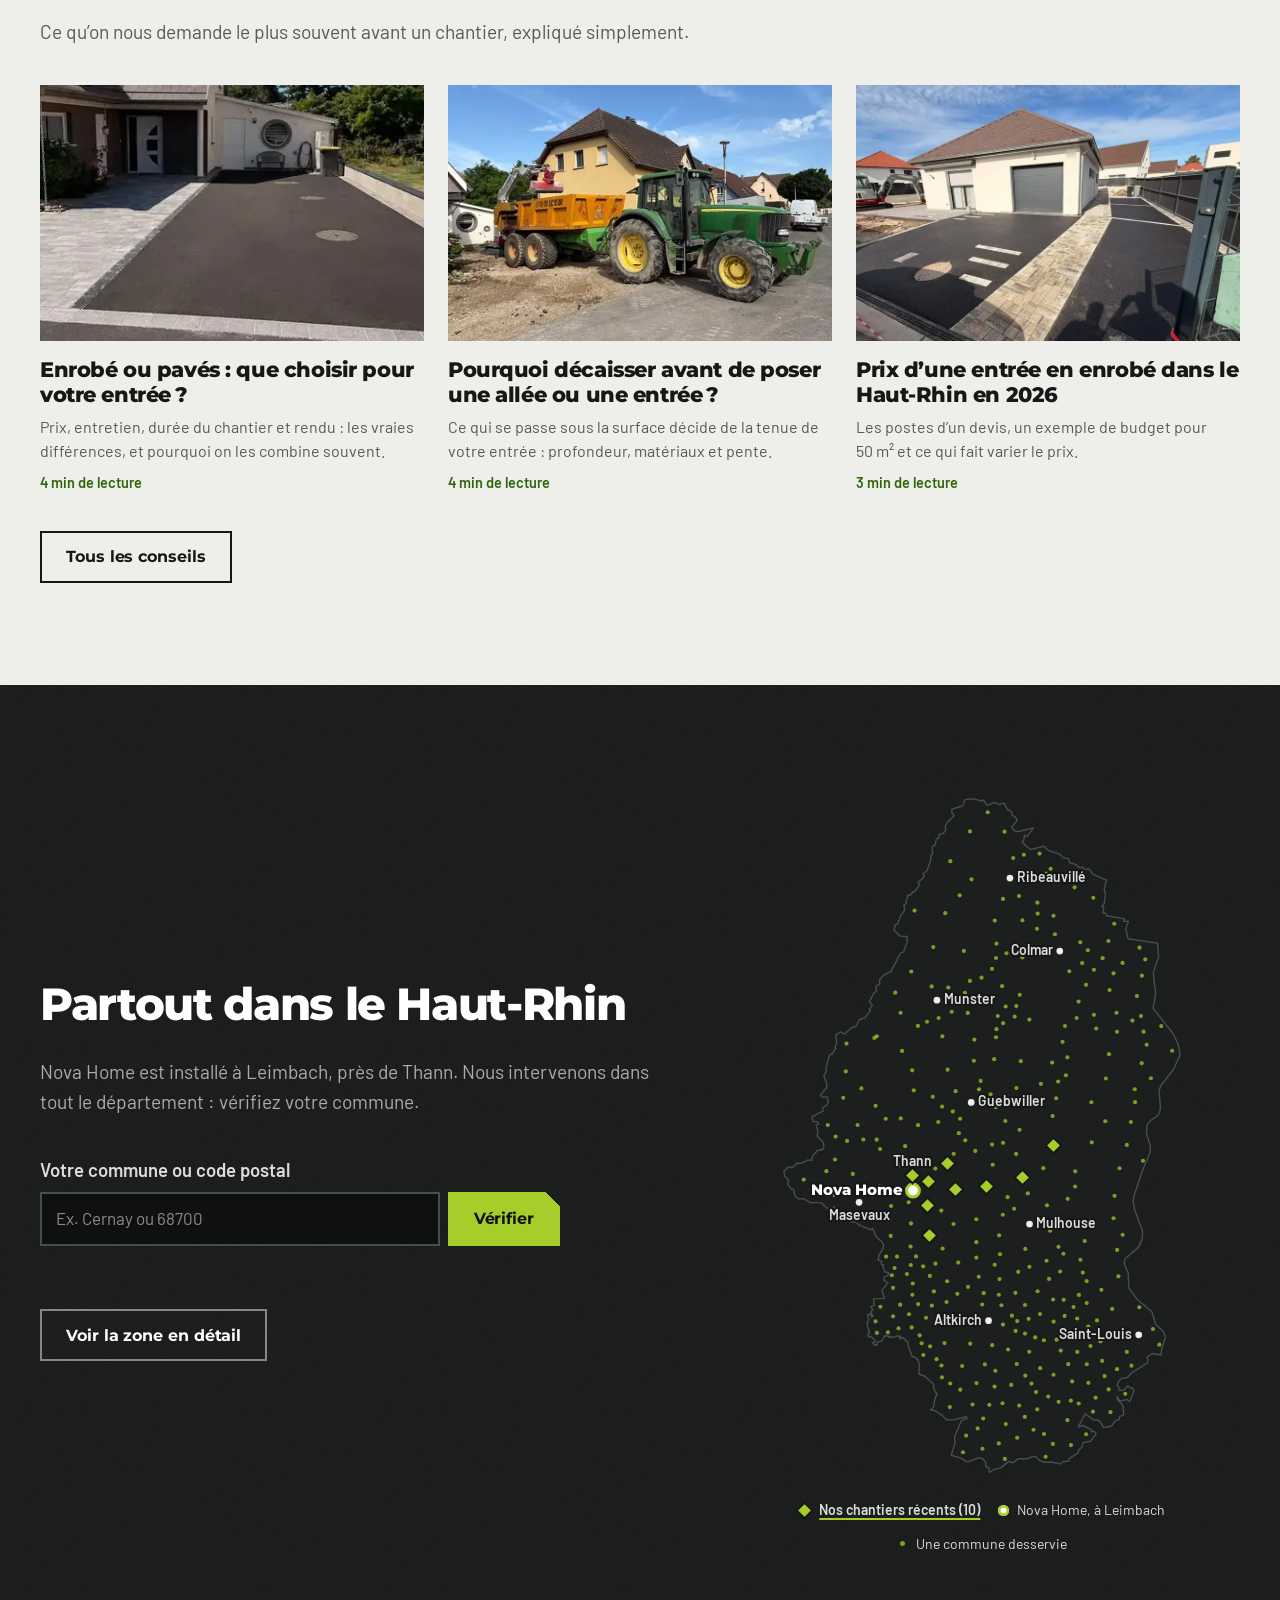
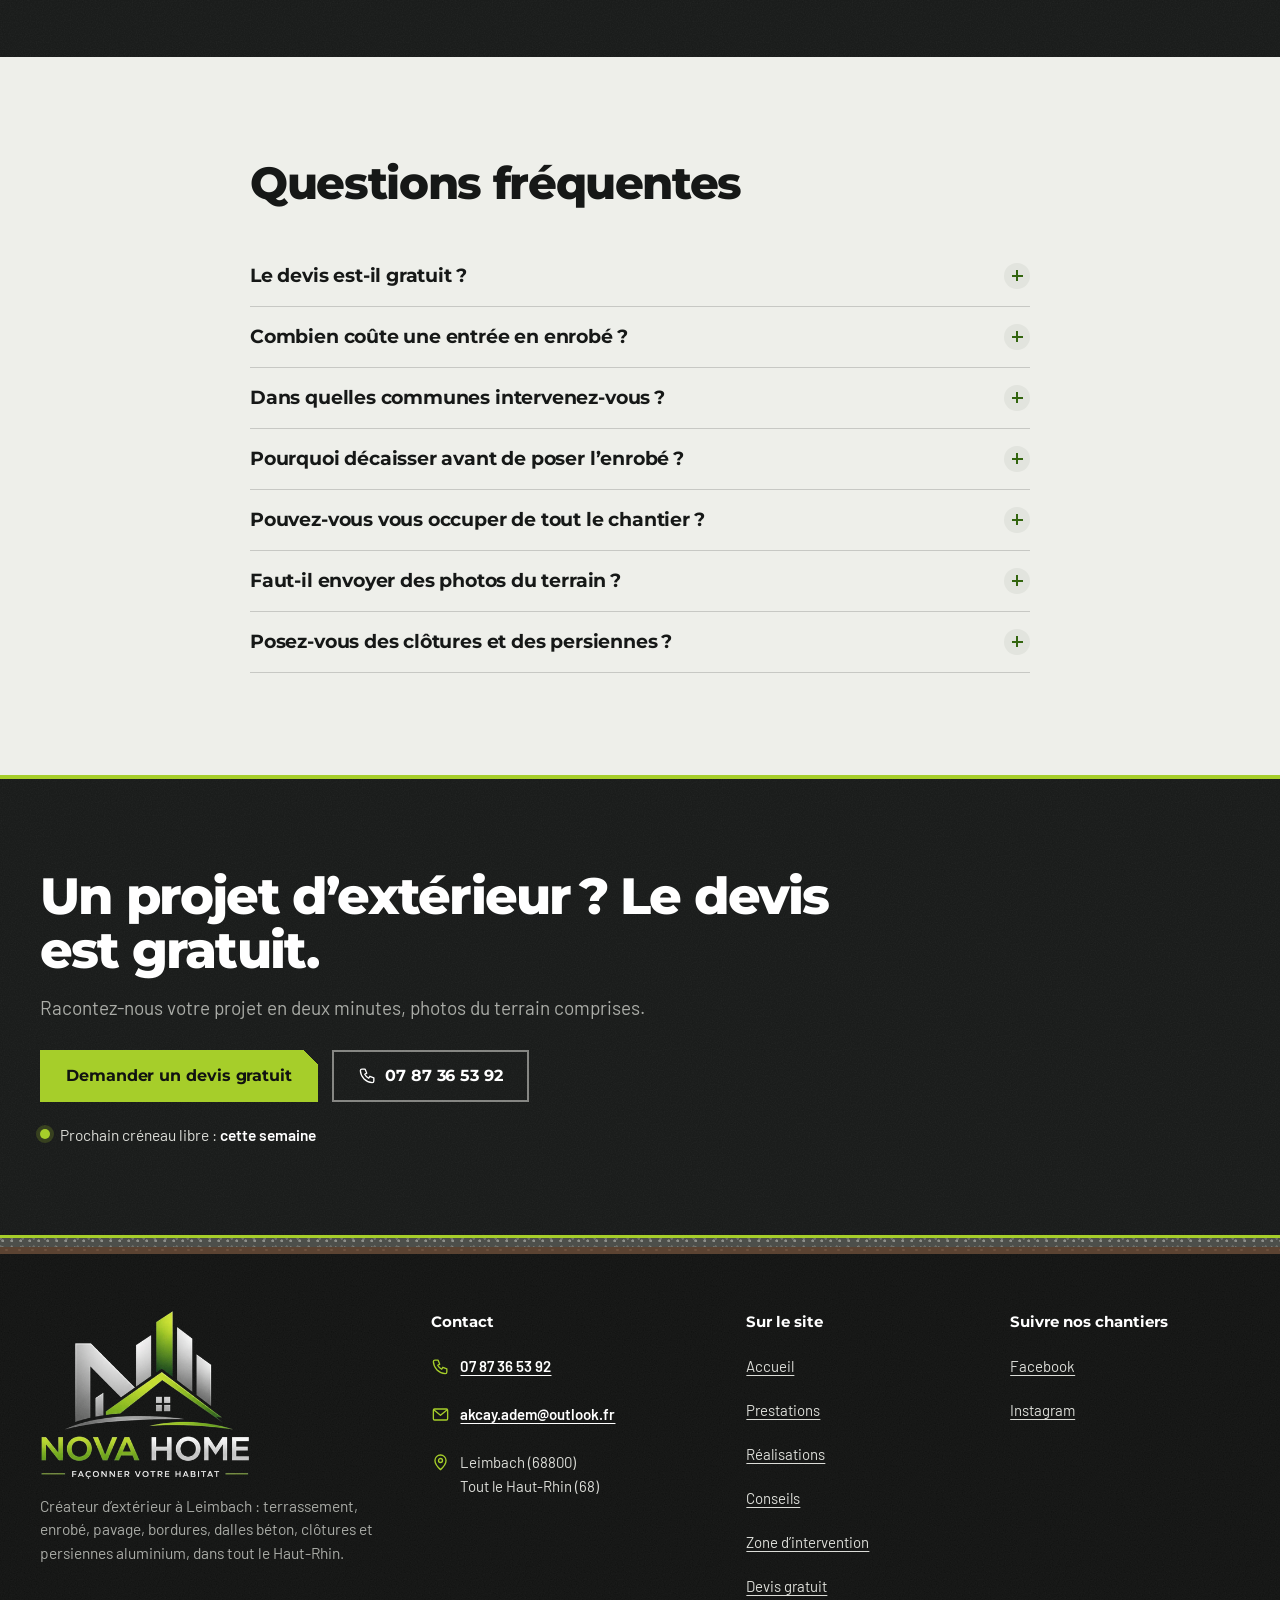
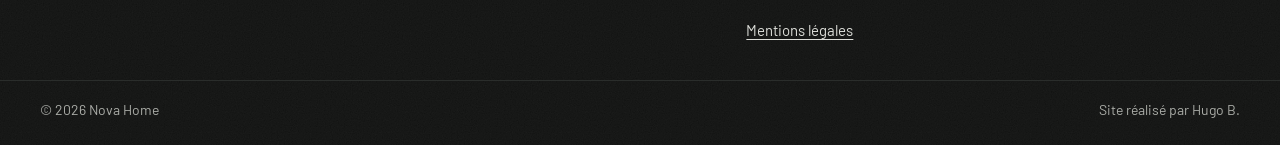
==== commit f6d9dc4c: "Accueil réorganisée : photo avant/après puis devis et téléphone dessous, section Conseils Mobile d'a" ====
--- a/index.html
+++ b/index.html
@@ -25,13 +25,14 @@
 </head>
 <body class="pv-site">
 <div class="pv-shell"><div class="pv pv--nova pv-page--accueil pv-palette--1" style="--p-bg:#EEEFEA;--p-surface:#E2E4DE;--p-ink:#161817;--p-muted:#575956;--p-line:#C7C8C4;--p-accent:#A6CE2A;--p-on-accent:#111111;--p-accent-text:#576C17;--p-accent-soft:#E4EACF;--p-second:#33650F;--p-second-soft:#A3B892;--p-error:#B3261E;--p-ff-title:&quot;Espace fine&quot;, &#39;Montserrat&#39;, &#39;Segoe UI&#39;, system-ui, sans-serif;--p-ff-body:&quot;Espace fine&quot;, &#39;Barlow&#39;, system-ui, -apple-system, &#39;Segoe UI&#39;, sans-serif;--p-title-weight:800" data-mode="maquette" data-gabarit="nova" data-lang="fr">
-<a class="pv-skip" href="#contenu">Aller au contenu</a><aside class="pv-demo-bar pv-demo-bar--maquette" aria-label="Maquette"><span>Proposition de refonte pour <strong>Nova Home</strong>, préparée par Hugo B.. Maquette de travail, non publiée.</span></aside><header class="pv-nav nv-nav"><div class="pv-in pv-nav-in"><a class="pv-logo nv-logo" href="index.html"><img class="nv-logo-embleme" src="assets/img/logo-embleme-210.webp" alt="" width="208" height="120" decoding="async"><span class="nv-logo-mot"><span class="nv-logo-nova">Nova</span> <span class="nv-logo-home">Home</span></span><span class="pv-sr">, retour à l'accueil</span></a><nav class="pv-menu-nav nv-menu" id="pv-menu" aria-label="Menu principal"><ul class="pv-links"><li><a href="index.html" aria-current="page">Accueil</a></li><li><a href="prestations.html">Prestations</a></li><li><a href="realisations.html">Réalisations</a></li><li><a href="conseils.html">Conseils</a></li><li><a href="zone-intervention.html">Zone d’intervention</a></li><li class="nv-lien-devis"><a href="contact.html">Devis gratuit</a></li></ul></nav><a class="nv-nav-tel" href="tel:+33787365392"><svg class="nv-picto" viewBox="0 0 24 24" aria-hidden="true" focusable="false"><path d="M5 4h4l2 5-2.5 1.5a11 11 0 005 5L15 13l5 2v4a2 2 0 01-2 2A16 16 0 013 6a2 2 0 012-2"/></svg><span>07 87 36 53 92</span></a><a class="pv-btn pv-btn--sm nv-nav-cta" href="contact.html">Devis gratuit</a><button class="pv-burger-btn" type="button" aria-expanded="false" aria-controls="pv-menu" data-label-fermer="Fermer le menu"><span class="pv-burger" aria-hidden="true"><i></i><i></i><i></i></span><span class="pv-sr">Menu</span></button></div></header><div class="pv-annonce" data-pv-annonce role="region" aria-label="Annonce" hidden><div class="pv-in"><p data-pv-annonce-texte></p></div></div>
+<a class="pv-skip" href="#contenu">Aller au contenu</a><aside class="pv-demo-bar pv-demo-bar--maquette" aria-label="Maquette"><span>Proposition de refonte pour <strong>Nova Home</strong>, préparée par Hugo B. Maquette de travail, non publiée.</span></aside><header class="pv-nav nv-nav"><div class="pv-in pv-nav-in"><a class="pv-logo nv-logo" href="index.html"><img class="nv-logo-embleme" src="assets/img/logo-embleme-210.webp" alt="" width="208" height="120" decoding="async"><span class="nv-logo-mot"><span class="nv-logo-nova">Nova</span> <span class="nv-logo-home">Home</span></span><span class="pv-sr">, retour à l'accueil</span></a><nav class="pv-menu-nav nv-menu" id="pv-menu" aria-label="Menu principal"><ul class="pv-links"><li><a href="index.html" aria-current="page">Accueil</a></li><li><a href="prestations.html">Prestations</a></li><li><a href="realisations.html">Réalisations</a></li><li><a href="conseils.html">Conseils</a></li><li><a href="zone-intervention.html">Zone d’intervention</a></li><li class="nv-lien-devis"><a href="contact.html">Devis gratuit</a></li></ul></nav><a class="nv-nav-tel" href="tel:+33787365392"><svg class="nv-picto" viewBox="0 0 24 24" aria-hidden="true" focusable="false"><path d="M5 4h4l2 5-2.5 1.5a11 11 0 005 5L15 13l5 2v4a2 2 0 01-2 2A16 16 0 013 6a2 2 0 012-2"/></svg><span>07 87 36 53 92</span></a><a class="pv-btn pv-btn--sm nv-nav-cta" href="contact.html">Devis gratuit</a><button class="pv-burger-btn" type="button" aria-expanded="false" aria-controls="pv-menu" data-label-fermer="Fermer le menu"><span class="pv-burger" aria-hidden="true"><i></i><i></i><i></i></span><span class="pv-sr">Menu</span></button></div></header><div class="pv-annonce" data-pv-annonce role="region" aria-label="Annonce" hidden><div class="pv-in"><p data-pv-annonce-texte></p></div></div>
 <main id="contenu" tabindex="-1">
-<section class="nv-hero nv-sombre" aria-labelledby="titre-page"><div class="pv-in nv-hero-grille"><div class="nv-hero-texte"><p class="nv-hero-sur">Créateur d’extérieur à Leimbach, dans le Haut-Rhin</p><h1 class="pv-title" id="titre-page">Du terrain brut à l’entrée finie</h1><p class="pv-lead">Terrassement, enrobé, pavés, bordures et caniveaux, dalles béton, clôtures aluminium : Nova Home prend votre extérieur en main de A à Z, partout dans le Haut-Rhin.</p><p class="pv-actions"><a class="pv-btn" href="contact.html"><span>Demander un devis gratuit</span></a><a class="pv-btn pv-btn--ghost" href="tel:+33787365392"><svg class="nv-picto nv-picto--btn" viewBox="0 0 24 24" aria-hidden="true" focusable="false"><path d="M5 4h4l2 5-2.5 1.5a11 11 0 005 5L15 13l5 2v4a2 2 0 01-2 2A16 16 0 013 6a2 2 0 012-2"/></svg><span><span class="pv-sr">Appeler le </span>07 87 36 53 92</span></a></p><p class="nv-dispo" data-nv-dispo><span class="nv-dispo-point" aria-hidden="true"></span><span>Prochain créneau libre : <strong data-nv-dispo-texte>semaine du 16 novembre</strong></span></p><ul class="nv-atouts"><li><svg class="nv-picto" viewBox="0 0 24 24" aria-hidden="true" focusable="false"><path d="M4 12.5l5 5L20 6.5"/></svg><span>Devis gratuit</span></li><li><svg class="nv-picto" viewBox="0 0 24 24" aria-hidden="true" focusable="false"><path d="M4 12.5l5 5L20 6.5"/></svg><span>Tout le Haut-Rhin</span></li><li><svg class="nv-picto" viewBox="0 0 24 24" aria-hidden="true" focusable="false"><path d="M4 12.5l5 5L20 6.5"/></svg><span>De la préparation aux finitions</span></li></ul></div><figure class="nv-hero-comparo"><div class="nv-aa" data-nv-aa data-nv-aa-inviter><div class="nv-aa-cadre"><img class="nv-aa-img nv-aa-apres" src="assets/img/entree-maison-neuve-apres-1440.webp" srcset="assets/img/entree-maison-neuve-apres-320.webp 320w, assets/img/entree-maison-neuve-apres-480.webp 480w, assets/img/entree-maison-neuve-apres-640.webp 640w, assets/img/entree-maison-neuve-apres-800.webp 800w, assets/img/entree-maison-neuve-apres-960.webp 960w, assets/img/entree-maison-neuve-apres-1440.webp 1440w, assets/img/entree-maison-neuve-apres-1908.webp 1908w" sizes="(min-width: 1240px) 656px, (min-width: 980px) 55vw, 92vw" alt="Après : entrée en enrobé noir avec une bande de pavés, caniveau devant le garage et places de stationnement" width="1440" height="1080" fetchpriority="high" decoding="async"><div class="nv-aa-voile"><img class="nv-aa-img nv-aa-avant" src="assets/img/entree-maison-neuve-avant-1440.webp" srcset="assets/img/entree-maison-neuve-avant-480.webp 480w, assets/img/entree-maison-neuve-avant-640.webp 640w, assets/img/entree-maison-neuve-avant-800.webp 800w, assets/img/entree-maison-neuve-avant-960.webp 960w, assets/img/entree-maison-neuve-avant-1440.webp 1440w, assets/img/entree-maison-neuve-avant-1908.webp 1908w" sizes="(min-width: 1240px) 656px, (min-width: 980px) 55vw, 92vw" alt="Avant : la maison neuve, terrain en terre devant le garage, mini-pelle sur le chantier" width="1440" height="1080" decoding="async"></div><span class="nv-aa-tag nv-aa-tag--avant" aria-hidden="true">Avant</span><span class="nv-aa-tag nv-aa-tag--apres" aria-hidden="true">Après</span><span class="nv-aa-ligne" aria-hidden="true"><span class="nv-aa-poignee"></span></span></div><input class="nv-aa-curseur" type="range" min="0" max="100" value="50" step="1" aria-label="Comparer l’entrée avant et après les travaux" aria-valuetext="Moitié avant, moitié après"></div><figcaption class="nv-hero-legende">Octobre 2026 : l’entrée d’une maison neuve, du terrassement aux pavés. <span class="nv-consigne">Faites glisser pour comparer.</span> <a href="realisations.html#entree-maison-neuve">Voir le chantier</a></figcaption></figure></div><div class="nv-strates" aria-hidden="true"><i></i><i></i><i></i></div></section>
+<section class="nv-hero nv-sombre" aria-labelledby="titre-page"><div class="pv-in nv-hero-grille"><div class="nv-hero-texte"><p class="nv-hero-sur">Créateur d’extérieur à Leimbach, dans le Haut-Rhin</p><h1 class="pv-title" id="titre-page">Du terrain brut à l’entrée finie</h1><p class="pv-lead">Terrassement, enrobé, pavés, bordures et caniveaux, dalles béton, clôtures aluminium : Nova Home prend votre extérieur en main de A à Z, partout dans le Haut-Rhin.</p><ul class="nv-atouts"><li><svg class="nv-picto" viewBox="0 0 24 24" aria-hidden="true" focusable="false"><path d="M4 12.5l5 5L20 6.5"/></svg><span>Devis gratuit</span></li><li><svg class="nv-picto" viewBox="0 0 24 24" aria-hidden="true" focusable="false"><path d="M4 12.5l5 5L20 6.5"/></svg><span>Tout le Haut-Rhin</span></li><li><svg class="nv-picto" viewBox="0 0 24 24" aria-hidden="true" focusable="false"><path d="M4 12.5l5 5L20 6.5"/></svg><span>De la préparation aux finitions</span></li></ul></div><figure class="nv-hero-comparo"><div class="nv-aa" data-nv-aa data-nv-aa-inviter><div class="nv-aa-cadre"><img class="nv-aa-img nv-aa-apres" src="assets/img/entree-maison-neuve-apres-1440.webp" srcset="assets/img/entree-maison-neuve-apres-320.webp 320w, assets/img/entree-maison-neuve-apres-480.webp 480w, assets/img/entree-maison-neuve-apres-640.webp 640w, assets/img/entree-maison-neuve-apres-800.webp 800w, assets/img/entree-maison-neuve-apres-960.webp 960w, assets/img/entree-maison-neuve-apres-1440.webp 1440w, assets/img/entree-maison-neuve-apres-1908.webp 1908w" sizes="(min-width: 1240px) 656px, (min-width: 980px) 55vw, 100vw" alt="Après : entrée en enrobé noir avec une bande de pavés, caniveau devant le garage et places de stationnement" width="1440" height="1080" fetchpriority="high" decoding="async"><div class="nv-aa-voile"><img class="nv-aa-img nv-aa-avant" src="assets/img/entree-maison-neuve-avant-1440.webp" srcset="assets/img/entree-maison-neuve-avant-480.webp 480w, assets/img/entree-maison-neuve-avant-640.webp 640w, assets/img/entree-maison-neuve-avant-800.webp 800w, assets/img/entree-maison-neuve-avant-960.webp 960w, assets/img/entree-maison-neuve-avant-1440.webp 1440w, assets/img/entree-maison-neuve-avant-1908.webp 1908w" sizes="(min-width: 1240px) 656px, (min-width: 980px) 55vw, 100vw" alt="Avant : la maison neuve, terrain en terre devant le garage, mini-pelle sur le chantier" width="1440" height="1080" decoding="async"></div><span class="nv-aa-tag nv-aa-tag--avant" aria-hidden="true">Avant</span><span class="nv-aa-tag nv-aa-tag--apres" aria-hidden="true">Après</span><span class="nv-aa-ligne" aria-hidden="true"><span class="nv-aa-poignee"></span></span></div><input class="nv-aa-curseur" type="range" min="0" max="100" value="50" step="1" aria-label="Comparer l’entrée avant et après les travaux" aria-valuetext="Moitié avant, moitié après"></div><figcaption class="nv-hero-legende"><span class="nv-hero-legende-txt">Octobre 2026 : l’entrée d’une maison neuve, du terrassement aux pavés.</span> <span class="nv-consigne">Faites glisser pour comparer.</span> <a href="realisations.html#entree-maison-neuve">Voir le chantier</a></figcaption></figure><div class="nv-hero-actions"><p class="pv-actions"><a class="pv-btn" href="contact.html"><span>Demander un devis gratuit</span></a><a class="pv-btn pv-btn--ghost" href="tel:+33787365392"><svg class="nv-picto nv-picto--btn" viewBox="0 0 24 24" aria-hidden="true" focusable="false"><path d="M5 4h4l2 5-2.5 1.5a11 11 0 005 5L15 13l5 2v4a2 2 0 01-2 2A16 16 0 013 6a2 2 0 012-2"/></svg><span><span class="pv-sr">Appeler le </span>07 87 36 53 92</span></a></p><p class="nv-dispo" data-nv-dispo><span class="nv-dispo-point" aria-hidden="true"></span><span>Prochain créneau libre : <strong data-nv-dispo-texte>semaine du 16 novembre</strong></span></p></div></div><div class="nv-strates" aria-hidden="true"><i></i><i></i><i></i></div></section>
 <section class="pv-sec nv-sec-presta" aria-labelledby="titre-prestations"><div class="pv-in"><h2 class="pv-h" id="titre-prestations">Ce que nous faisons</h2><p class="pv-lead">Du premier coup de pelle aux finitions, un seul chantier.</p><div class="nv-presta-grille"><div><ul class="nv-presta-liste" role="list"><li class="nv-presta" data-nv-presta="0"><a class="nv-presta-lien" href="prestations.html#terrassement"><span class="nv-presta-vignette"><img class="nv-presta-vimg" src="assets/img/decaissement-mini-pelle-960.webp" srcset="assets/img/decaissement-mini-pelle-320.webp 320w, assets/img/decaissement-mini-pelle-480.webp 480w, assets/img/decaissement-mini-pelle-640.webp 640w, assets/img/decaissement-mini-pelle-960.webp 960w, assets/img/decaissement-mini-pelle-1200.webp 1200w" sizes="84px" alt="Mini-pelle et tracteur avec benne pendant un décaissement devant une maison" width="960" height="720" loading="lazy" decoding="async"></span><span class="nv-presta-texte"><span class="nv-presta-titre"><svg class="nv-picto" viewBox="0 0 24 24" aria-hidden="true" focusable="false"><path d="M3 18h11"/><path d="M5 18v-3h7v3"/><circle cx="6.5" cy="19.5" r="1"/><circle cx="10.5" cy="19.5" r="1"/><path d="M11 15l3-6 4 1 2 5"/><path d="M20 15l-2.5 2.5h-3"/></svg>Terrassement et décaissement</span><span class="nv-presta-court">Un terrain sain et à niveau avant tout le reste.</span><span class="nv-presta-prix"><span class="pv-sr">Ordre de prix : </span>20 à 40 €/m²</span></span></a></li><li class="nv-presta" data-nv-presta="1"><a class="nv-presta-lien" href="prestations.html#enrobe"><span class="nv-presta-vignette"><img class="nv-presta-vimg" src="assets/img/entree-maison-neuve-apres-960.webp" srcset="assets/img/entree-maison-neuve-apres-320.webp 320w, assets/img/entree-maison-neuve-apres-480.webp 480w, assets/img/entree-maison-neuve-apres-640.webp 640w, assets/img/entree-maison-neuve-apres-800.webp 800w, assets/img/entree-maison-neuve-apres-960.webp 960w, assets/img/entree-maison-neuve-apres-1440.webp 1440w, assets/img/entree-maison-neuve-apres-1908.webp 1908w" sizes="84px" alt="Entrée de maison neuve en enrobé, avec bande de pavés et caniveau devant le garage" width="960" height="720" loading="lazy" decoding="async"></span><span class="nv-presta-texte"><span class="nv-presta-titre"><svg class="nv-picto" viewBox="0 0 24 24" aria-hidden="true" focusable="false"><path d="M3 17h18"/><path d="M4 21h16"/><rect x="5" y="9" width="8" height="5" rx="1"/><path d="M13 11.5h3l2 2.5"/><circle cx="9" cy="6" r="2"/></svg>Enrobé</span><span class="nv-presta-court">Cours, allées, entrées de garage et stationnements.</span><span class="nv-presta-prix"><span class="pv-sr">Ordre de prix : </span>35 à 60 €/m²</span></span></a></li><li class="nv-presta" data-nv-presta="2"><a class="nv-presta-lien" href="prestations.html#pavage"><span class="nv-presta-vignette"><img class="nv-presta-vimg" src="assets/img/entree-enrobe-paves-grand-format-960.webp" srcset="assets/img/entree-enrobe-paves-grand-format-320.webp 320w, assets/img/entree-enrobe-paves-grand-format-480.webp 480w, assets/img/entree-enrobe-paves-grand-format-640.webp 640w, assets/img/entree-enrobe-paves-grand-format-960.webp 960w, assets/img/entree-enrobe-paves-grand-format-1440.webp 1440w" sizes="84px" alt="Terrasse en pavés gris grand format posés en opus" width="960" height="1056" loading="lazy" decoding="async"></span><span class="nv-presta-texte"><span class="nv-presta-titre"><svg class="nv-picto" viewBox="0 0 24 24" aria-hidden="true" focusable="false"><rect x="3" y="4" width="8" height="5"/><rect x="13" y="4" width="8" height="5"/><rect x="3" y="11" width="5" height="5"/><rect x="10" y="11" width="11" height="5"/><rect x="3" y="18" width="11" height="2.5"/><rect x="16" y="18" width="5" height="2.5"/></svg>Pavage et terrasses</span><span class="nv-presta-court">Pavés et dalles grand format, seuls ou avec l’enrobé.</span><span class="nv-presta-prix"><span class="pv-sr">Ordre de prix : </span>75 à 120 €/m²</span></span></a></li><li class="nv-presta" data-nv-presta="3"><a class="nv-presta-lien" href="prestations.html#bordures"><span class="nv-presta-vignette"><img class="nv-presta-vimg" src="assets/img/entree-enrobe-bordure-960.webp" srcset="assets/img/entree-enrobe-bordure-320.webp 320w, assets/img/entree-enrobe-bordure-480.webp 480w, assets/img/entree-enrobe-bordure-640.webp 640w, assets/img/entree-enrobe-bordure-960.webp 960w, assets/img/entree-enrobe-bordure-1440.webp 1440w" sizes="84px" alt="Bordure posée entre une allée en pavés et la terre, avant l’enrobé" width="960" height="1056" loading="lazy" decoding="async"></span><span class="nv-presta-texte"><span class="nv-presta-titre"><svg class="nv-picto" viewBox="0 0 24 24" aria-hidden="true" focusable="false"><path d="M3 13h9v7H3z"/><path d="M12 16h9"/><path d="M14 19h1.5M17.5 19H19"/><path d="M3 9c2-1.5 4-1.5 6 0s4 1.5 6 0 4-1.5 6 0"/></svg>Bordures et drainage</span><span class="nv-presta-court">Tenir les bords, évacuer l’eau.</span><span class="nv-presta-prix"><span class="pv-sr">Ordre de prix : </span>25 à 45 €/ml</span></span></a></li><li class="nv-presta" data-nv-presta="4"><a class="nv-presta-lien" href="prestations.html#dalle"><span class="nv-presta-vignette"><img class="nv-presta-vimg" src="assets/img/dalle-beton-finie-960.webp" srcset="assets/img/dalle-beton-finie-320.webp 320w, assets/img/dalle-beton-finie-480.webp 480w, assets/img/dalle-beton-finie-640.webp 640w, assets/img/dalle-beton-finie-960.webp 960w, assets/img/dalle-beton-finie-1440.webp 1440w" sizes="84px" alt="Dalle béton fraîchement coulée dans son coffrage, au fond d’un jardin" width="960" height="720" loading="lazy" decoding="async"></span><span class="nv-presta-texte"><span class="nv-presta-titre"><svg class="nv-picto" viewBox="0 0 24 24" aria-hidden="true" focusable="false"><path d="M2 15l10-5 10 5-10 5z"/><path d="M2 15v2l10 5 10-5v-2"/></svg>Dalles béton</span><span class="nv-presta-court">Coulées sur mesure, sur un terrain préparé.</span><span class="nv-presta-prix"><span class="pv-sr">Ordre de prix : </span>110 à 150 €/m²</span></span></a></li><li class="nv-presta" data-nv-presta="5"><a class="nv-presta-lien" href="prestations.html#clotures"><span class="nv-presta-vignette"><img class="nv-presta-vimg" src="assets/img/persienne-alu-muret-960.webp" srcset="assets/img/persienne-alu-muret-320.webp 320w, assets/img/persienne-alu-muret-480.webp 480w, assets/img/persienne-alu-muret-640.webp 640w, assets/img/persienne-alu-muret-960.webp 960w, assets/img/persienne-alu-muret-1440.webp 1440w, assets/img/persienne-alu-muret-1600.webp 1600w" sizes="84px" alt="Persienne aluminium gris anthracite posée sur un muret le long d’une allée" width="960" height="720" loading="lazy" decoding="async"></span><span class="nv-presta-texte"><span class="nv-presta-titre"><svg class="nv-picto" viewBox="0 0 24 24" aria-hidden="true" focusable="false"><path d="M4 4v16M20 4v16"/><path d="M4 7h16M4 11h16M4 15h16M4 19h16"/></svg>Clôtures et persiennes aluminium</span><span class="nv-presta-court">Intimité et finition, sur mesure.</span><span class="nv-presta-prix"><span class="pv-sr">Ordre de prix : </span>180 à 350 €/ml</span></span></a></li><li class="nv-presta" data-nv-presta="6"><a class="nv-presta-lien" href="prestations.html#gazon"><span class="nv-presta-vignette"><img class="nv-presta-vimg" src="assets/img/gazon-de-placage-pose-960.webp" srcset="assets/img/gazon-de-placage-pose-320.webp 320w, assets/img/gazon-de-placage-pose-480.webp 480w, assets/img/gazon-de-placage-pose-640.webp 640w, assets/img/gazon-de-placage-pose-960.webp 960w, assets/img/gazon-de-placage-pose-1152.webp 1152w" sizes="84px" alt="Gazon de placage fraîchement posé dans un jardin, bordé de pavés" width="960" height="1292" loading="lazy" decoding="async"></span><span class="nv-presta-texte"><span class="nv-presta-titre"><svg class="nv-picto" viewBox="0 0 24 24" aria-hidden="true" focusable="false"><path d="M3 20h18"/><path d="M6 20c0-4 1-7 2-9M9 20c0-3 .5-5 1.5-7M13 20c0-4 1-8 3-10M17 20c0-3 1-5 2-6"/></svg>Gazon en rouleau</span><span class="nv-presta-court">Un jardin prêt à profiter en très peu de temps.</span><span class="nv-presta-prix"><span class="pv-sr">Ordre de prix : </span>15 à 30 €/m²</span></span></a></li></ul><p class="nv-presta-note">Ordres de prix TTC, fourniture et pose. <a href="prestations.html#prix">Le détail des prix</a></p></div><div class="nv-presta-vitrine" aria-hidden="true"><div class="nv-vitrine est-active" data-nv-vitrine="0"><img class="nv-vitrine-img" src="assets/img/decaissement-mini-pelle-960.webp" srcset="assets/img/decaissement-mini-pelle-320.webp 320w, assets/img/decaissement-mini-pelle-480.webp 480w, assets/img/decaissement-mini-pelle-640.webp 640w, assets/img/decaissement-mini-pelle-960.webp 960w, assets/img/decaissement-mini-pelle-1200.webp 1200w" sizes="(min-width: 1180px) 500px, 42vw" alt="Mini-pelle et tracteur avec benne pendant un décaissement devant une maison" width="960" height="720" loading="lazy" decoding="async"></div><div class="nv-vitrine" data-nv-vitrine="1"><img class="nv-vitrine-img" data-src="assets/img/entree-maison-neuve-apres-960.webp" data-srcset="assets/img/entree-maison-neuve-apres-320.webp 320w, assets/img/entree-maison-neuve-apres-480.webp 480w, assets/img/entree-maison-neuve-apres-640.webp 640w, assets/img/entree-maison-neuve-apres-800.webp 800w, assets/img/entree-maison-neuve-apres-960.webp 960w, assets/img/entree-maison-neuve-apres-1440.webp 1440w, assets/img/entree-maison-neuve-apres-1908.webp 1908w" sizes="(min-width: 1180px) 500px, 42vw" alt="Entrée de maison neuve en enrobé, avec bande de pavés et caniveau devant le garage" width="960" height="720" loading="lazy" decoding="async"></div><div class="nv-vitrine" data-nv-vitrine="2"><img class="nv-vitrine-img" data-src="assets/img/entree-enrobe-paves-grand-format-960.webp" data-srcset="assets/img/entree-enrobe-paves-grand-format-320.webp 320w, assets/img/entree-enrobe-paves-grand-format-480.webp 480w, assets/img/entree-enrobe-paves-grand-format-640.webp 640w, assets/img/entree-enrobe-paves-grand-format-960.webp 960w, assets/img/entree-enrobe-paves-grand-format-1440.webp 1440w" sizes="(min-width: 1180px) 500px, 42vw" alt="Terrasse en pavés gris grand format posés en opus" width="960" height="1056" loading="lazy" decoding="async"></div><div class="nv-vitrine" data-nv-vitrine="3"><img class="nv-vitrine-img" data-src="assets/img/entree-enrobe-bordure-960.webp" data-srcset="assets/img/entree-enrobe-bordure-320.webp 320w, assets/img/entree-enrobe-bordure-480.webp 480w, assets/img/entree-enrobe-bordure-640.webp 640w, assets/img/entree-enrobe-bordure-960.webp 960w, assets/img/entree-enrobe-bordure-1440.webp 1440w" sizes="(min-width: 1180px) 500px, 42vw" alt="Bordure posée entre une allée en pavés et la terre, avant l’enrobé" width="960" height="1056" loading="lazy" decoding="async"></div><div class="nv-vitrine" data-nv-vitrine="4"><img class="nv-vitrine-img" data-src="assets/img/dalle-beton-finie-960.webp" data-srcset="assets/img/dalle-beton-finie-320.webp 320w, assets/img/dalle-beton-finie-480.webp 480w, assets/img/dalle-beton-finie-640.webp 640w, assets/img/dalle-beton-finie-960.webp 960w, assets/img/dalle-beton-finie-1440.webp 1440w" sizes="(min-width: 1180px) 500px, 42vw" alt="Dalle béton fraîchement coulée dans son coffrage, au fond d’un jardin" width="960" height="720" loading="lazy" decoding="async"></div><div class="nv-vitrine" data-nv-vitrine="5"><img class="nv-vitrine-img" data-src="assets/img/persienne-alu-muret-960.webp" data-srcset="assets/img/persienne-alu-muret-320.webp 320w, assets/img/persienne-alu-muret-480.webp 480w, assets/img/persienne-alu-muret-640.webp 640w, assets/img/persienne-alu-muret-960.webp 960w, assets/img/persienne-alu-muret-1440.webp 1440w, assets/img/persienne-alu-muret-1600.webp 1600w" sizes="(min-width: 1180px) 500px, 42vw" alt="Persienne aluminium gris anthracite posée sur un muret le long d’une allée" width="960" height="720" loading="lazy" decoding="async"></div><div class="nv-vitrine" data-nv-vitrine="6"><img class="nv-vitrine-img" data-src="assets/img/gazon-de-placage-pose-960.webp" data-srcset="assets/img/gazon-de-placage-pose-320.webp 320w, assets/img/gazon-de-placage-pose-480.webp 480w, assets/img/gazon-de-placage-pose-640.webp 640w, assets/img/gazon-de-placage-pose-960.webp 960w, assets/img/gazon-de-placage-pose-1152.webp 1152w" sizes="(min-width: 1180px) 500px, 42vw" alt="Gazon de placage fraîchement posé dans un jardin, bordé de pavés" width="960" height="1292" loading="lazy" decoding="async"></div></div></div><p class="pv-more"><a class="pv-btn pv-btn--ghost" href="prestations.html"><span>Toutes les prestations</span></a></p></div></section>
 <section class="pv-sec nv-sec-methode nv-sombre" aria-labelledby="titre-methode"><div class="pv-in"><h2 class="pv-h" id="titre-methode">La partie la plus importante ne se voit plus</h2><p class="pv-lead">Une entrée qui dure se joue sous la surface. Voici, en photos de nos chantiers, ce qu’il y a sous une entrée Nova Home.</p><div class="nv-m-reperes" aria-hidden="true"><span class="nv-m-repere nv-m-repere--dessous" style="grid-column: 1 / span 3">Ce qui ne se verra plus</span><span class="nv-m-repere nv-m-repere--dessus" style="grid-column: 4 / -1">Ce que vous verrez</span></div><ol class="nv-m-etapes" role="list" style="--n:4"><li class="nv-m-etape"><figure class="nv-m-photo"><img class="nv-m-img" src="assets/img/decaissement-mini-pelle-960.webp" srcset="assets/img/decaissement-mini-pelle-320.webp 320w, assets/img/decaissement-mini-pelle-480.webp 480w, assets/img/decaissement-mini-pelle-640.webp 640w, assets/img/decaissement-mini-pelle-960.webp 960w, assets/img/decaissement-mini-pelle-1200.webp 1200w" sizes="(min-width: 1240px) 285px, (min-width: 900px) 23vw, 36vw" alt="Mini-pelle et benne pendant le décaissement d’une entrée" width="960" height="720" loading="lazy" decoding="async"><span class="nv-m-num" aria-hidden="true">1</span></figure><div class="nv-m-texte"><h3 class="nv-m-titre"><span class="pv-sr">Étape 1 : </span>Décaissement</h3><p>On retire la terre végétale et les couches instables, puis on évacue tout. Sur ce chantier de juin, le décaissement a atteint 50 cm.</p></div></li><li class="nv-m-etape"><figure class="nv-m-photo"><img class="nv-m-img" src="assets/img/entree-enrobe-paves-avant-960.webp" srcset="assets/img/entree-enrobe-paves-avant-480.webp 480w, assets/img/entree-enrobe-paves-avant-640.webp 640w, assets/img/entree-enrobe-paves-avant-960.webp 960w" sizes="(min-width: 1240px) 285px, (min-width: 900px) 23vw, 36vw" alt="Fond de forme nivelé et compacté devant une maison, avant l’enrobé" width="960" height="540" loading="lazy" decoding="async"><span class="nv-m-num" aria-hidden="true">2</span></figure><div class="nv-m-texte"><h3 class="nv-m-titre"><span class="pv-sr">Étape 2 : </span>Fond compacté</h3><p>Une grave étalée en couches, mise à niveau et compactée, avec une pente pour l’eau : le support qui empêche les affaissements.</p></div></li><li class="nv-m-etape"><figure class="nv-m-photo"><img class="nv-m-img" src="assets/img/entree-enrobe-bordure-960.webp" srcset="assets/img/entree-enrobe-bordure-320.webp 320w, assets/img/entree-enrobe-bordure-480.webp 480w, assets/img/entree-enrobe-bordure-640.webp 640w, assets/img/entree-enrobe-bordure-960.webp 960w, assets/img/entree-enrobe-bordure-1440.webp 1440w" sizes="(min-width: 1240px) 285px, (min-width: 900px) 23vw, 36vw" alt="Bordure posée le long d’une allée en pavés, avant l’enrobé" width="960" height="1056" loading="lazy" decoding="async"><span class="nv-m-num" aria-hidden="true">3</span></figure><div class="nv-m-texte"><h3 class="nv-m-titre"><span class="pv-sr">Étape 3 : </span>Bordures et caniveaux</h3><p>Posées sur béton, les bordures tiennent les bords. Les caniveaux emmènent l’eau de pluie loin de la maison.</p></div></li><li class="nv-m-etape nv-m-etape--surface"><figure class="nv-m-photo"><img class="nv-m-img" src="assets/img/entree-enrobe-paves-apres-960.webp" srcset="assets/img/entree-enrobe-paves-apres-480.webp 480w, assets/img/entree-enrobe-paves-apres-640.webp 640w, assets/img/entree-enrobe-paves-apres-960.webp 960w" sizes="(min-width: 1240px) 285px, (min-width: 900px) 23vw, 36vw" alt="Cour terminée en enrobé noir, bordée de pavés gris" width="960" height="540" loading="lazy" decoding="async"><span class="nv-m-num" aria-hidden="true">4</span></figure><div class="nv-m-texte"><h3 class="nv-m-titre"><span class="pv-sr">Étape 4 : </span>La surface</h3><p>Enrobé, pavés ou les deux : la seule couche que vous verrez. Elle dure parce que tout ce qu’il y a dessous a été bien fait.</p></div></li></ol><blockquote class="nv-citation"><p>Comme souvent, la partie la plus importante d’un chantier est celle qui ne se verra plus une fois les travaux terminés.</p><footer>Nova Home, chantier de décaissement, juin 2026</footer></blockquote></div></section>
-<section class="pv-sec nv-sec-chantiers" aria-labelledby="titre-chantiers"><div class="pv-in"><h2 class="pv-h" id="titre-chantiers">Chantiers récents</h2><p class="pv-lead">Les photos viennent de nos chantiers, dans le Haut-Rhin.</p><div class="nv-vedette"><div class="nv-vedette-media"><div class="nv-aa" data-nv-aa><div class="nv-aa-cadre"><img class="nv-aa-img nv-aa-apres" src="assets/img/entree-enrobe-paves-apres-960.webp" srcset="assets/img/entree-enrobe-paves-apres-480.webp 480w, assets/img/entree-enrobe-paves-apres-640.webp 640w, assets/img/entree-enrobe-paves-apres-960.webp 960w" sizes="(min-width: 1240px) 668px, (min-width: 900px) 55vw, 92vw" alt="Après : cour en enrobé noir devant la maison, encadrée de pavés gris" width="960" height="540" loading="lazy" decoding="async"><div class="nv-aa-voile"><img class="nv-aa-img nv-aa-avant" src="assets/img/entree-enrobe-paves-avant-960.webp" srcset="assets/img/entree-enrobe-paves-avant-480.webp 480w, assets/img/entree-enrobe-paves-avant-640.webp 640w, assets/img/entree-enrobe-paves-avant-960.webp 960w" sizes="(min-width: 1240px) 668px, (min-width: 900px) 55vw, 92vw" alt="Avant : cour en terre compactée devant la maison, bordures déjà posées" width="960" height="540" loading="lazy" decoding="async"></div><span class="nv-aa-tag nv-aa-tag--avant" aria-hidden="true">Avant</span><span class="nv-aa-tag nv-aa-tag--apres" aria-hidden="true">Après</span><span class="nv-aa-ligne" aria-hidden="true"><span class="nv-aa-poignee"></span></span></div><input class="nv-aa-curseur" type="range" min="0" max="100" value="50" step="1" aria-label="Comparer avant et après : Une entrée en enrobé et pavés" aria-valuetext="Moitié avant, moitié après"></div></div><div class="nv-vedette-texte"><p class="nv-date">Juillet 2026 à Thann</p><h3 class="nv-vedette-titre">Une entrée en enrobé et pavés</h3><p>Préparation du terrain, mise à niveau et compactage, pose des bordures, puis enrobé et pavés grand format : une entrée élégante, conçue pour durer.</p><p><a class="nv-lien" href="realisations.html#entree-enrobe-paves">Le chantier en détail</a></p></div></div><ul class="nv-fil" role="list"><li class="nv-fil-item" style="--i:0"><a class="nv-fil-lien" href="realisations.html#entree-maison-neuve"><span class="nv-fil-photo"><img class="nv-fil-img" src="assets/img/entree-maison-neuve-apres-1440.webp" srcset="assets/img/entree-maison-neuve-apres-320.webp 320w, assets/img/entree-maison-neuve-apres-480.webp 480w, assets/img/entree-maison-neuve-apres-640.webp 640w, assets/img/entree-maison-neuve-apres-800.webp 800w, assets/img/entree-maison-neuve-apres-960.webp 960w, assets/img/entree-maison-neuve-apres-1440.webp 1440w, assets/img/entree-maison-neuve-apres-1908.webp 1908w" sizes="(min-width: 1240px) 384px, (min-width: 900px) 31vw, min(80vw, 340px)" alt="Après : entrée en enrobé avec bande de pavés, caniveau devant le garage et places de stationnement" width="1440" height="1080" loading="lazy" decoding="async"></span><span class="nv-fil-date">Octobre 2026 à Cernay</span><span class="nv-fil-titre">L’entrée d’une maison neuve</span></a></li><li class="nv-fil-item" style="--i:1"><a class="nv-fil-lien" href="realisations.html#persienne-aluminium"><span class="nv-fil-photo"><img class="nv-fil-img" src="assets/img/persienne-alu-muret-960.webp" srcset="assets/img/persienne-alu-muret-320.webp 320w, assets/img/persienne-alu-muret-480.webp 480w, assets/img/persienne-alu-muret-640.webp 640w, assets/img/persienne-alu-muret-960.webp 960w, assets/img/persienne-alu-muret-1440.webp 1440w, assets/img/persienne-alu-muret-1600.webp 1600w" sizes="(min-width: 1240px) 384px, (min-width: 900px) 31vw, min(80vw, 340px)" alt="Persienne aluminium gris anthracite posée sur un muret, le long d’une allée en gravier" width="960" height="720" loading="lazy" decoding="async"></span><span class="nv-fil-date">Septembre 2026 à Vieux-Thann</span><span class="nv-fil-titre">Persienne aluminium sur mesure</span></a></li><li class="nv-fil-item" style="--i:2"><a class="nv-fil-lien" href="realisations.html#decaissement-50-cm"><span class="nv-fil-photo"><img class="nv-fil-img" src="assets/img/decaissement-mini-pelle-960.webp" srcset="assets/img/decaissement-mini-pelle-320.webp 320w, assets/img/decaissement-mini-pelle-480.webp 480w, assets/img/decaissement-mini-pelle-640.webp 640w, assets/img/decaissement-mini-pelle-960.webp 960w, assets/img/decaissement-mini-pelle-1200.webp 1200w" sizes="(min-width: 1240px) 384px, (min-width: 900px) 31vw, min(80vw, 340px)" alt="Mini-pelle chargeant la benne d’un tracteur pendant le décaissement, devant une maison" width="960" height="720" loading="lazy" decoding="async"></span><span class="nv-fil-date">Juin 2026 à Vieux-Thann</span><span class="nv-fil-titre">Décaissement de 50 cm avant un enrobé</span></a></li></ul><p class="pv-more"><a class="pv-btn pv-btn--ghost" href="realisations.html"><span>Toutes nos réalisations</span></a></p></div></section>
+<section class="pv-sec nv-sec-chantiers" aria-labelledby="titre-chantiers"><div class="pv-in"><h2 class="pv-h" id="titre-chantiers">Chantiers récents</h2><p class="pv-lead">Les photos viennent de nos chantiers, dans le Haut-Rhin.</p><ul class="nv-fil" role="list"><li class="nv-fil-item" style="--i:0"><a class="nv-fil-lien" href="realisations.html#entree-enrobe-paves"><span class="nv-fil-photo"><img class="nv-fil-img" src="assets/img/entree-enrobe-paves-apres-960.webp" srcset="assets/img/entree-enrobe-paves-apres-480.webp 480w, assets/img/entree-enrobe-paves-apres-640.webp 640w, assets/img/entree-enrobe-paves-apres-960.webp 960w" sizes="(min-width: 1240px) 384px, (min-width: 900px) 31vw, min(80vw, 340px)" alt="Après : cour en enrobé noir devant la maison, encadrée de pavés gris" width="960" height="540" loading="lazy" decoding="async"></span><span class="nv-fil-date">Juillet 2026 à Thann</span><span class="nv-fil-titre">Une entrée en enrobé et pavés</span></a></li><li class="nv-fil-item" style="--i:1"><a class="nv-fil-lien" href="realisations.html#entree-maison-neuve"><span class="nv-fil-photo"><img class="nv-fil-img" src="assets/img/entree-maison-neuve-apres-1440.webp" srcset="assets/img/entree-maison-neuve-apres-320.webp 320w, assets/img/entree-maison-neuve-apres-480.webp 480w, assets/img/entree-maison-neuve-apres-640.webp 640w, assets/img/entree-maison-neuve-apres-800.webp 800w, assets/img/entree-maison-neuve-apres-960.webp 960w, assets/img/entree-maison-neuve-apres-1440.webp 1440w, assets/img/entree-maison-neuve-apres-1908.webp 1908w" sizes="(min-width: 1240px) 384px, (min-width: 900px) 31vw, min(80vw, 340px)" alt="Après : entrée en enrobé avec bande de pavés, caniveau devant le garage et places de stationnement" width="1440" height="1080" loading="lazy" decoding="async"></span><span class="nv-fil-date">Octobre 2026 à Cernay</span><span class="nv-fil-titre">L’entrée d’une maison neuve</span></a></li><li class="nv-fil-item" style="--i:2"><a class="nv-fil-lien" href="realisations.html#persienne-aluminium"><span class="nv-fil-photo"><img class="nv-fil-img" src="assets/img/persienne-alu-muret-960.webp" srcset="assets/img/persienne-alu-muret-320.webp 320w, assets/img/persienne-alu-muret-480.webp 480w, assets/img/persienne-alu-muret-640.webp 640w, assets/img/persienne-alu-muret-960.webp 960w, assets/img/persienne-alu-muret-1440.webp 1440w, assets/img/persienne-alu-muret-1600.webp 1600w" sizes="(min-width: 1240px) 384px, (min-width: 900px) 31vw, min(80vw, 340px)" alt="Persienne aluminium gris anthracite posée sur un muret, le long d’une allée en gravier" width="960" height="720" loading="lazy" decoding="async"></span><span class="nv-fil-date">Septembre 2026 à Vieux-Thann</span><span class="nv-fil-titre">Persienne aluminium sur mesure</span></a></li></ul><p class="pv-more"><a class="pv-btn pv-btn--ghost" href="realisations.html"><span>Toutes nos réalisations</span></a></p></div></section>
 <section class="pv-sec pv-sec--avis pv-avis--google" aria-labelledby="titre-avis"><div class="pv-in"><div class="pv-avis-tete"><h2 class="pv-h" id="titre-avis">Ils nous ont confié leur extérieur</h2><div class="pv-avis-bilan"><p class="pv-avis-moy"><span class="pv-avis-chiffre">4,9</span><span class="pv-stars" role="img" aria-label="Note moyenne : 4,9 sur 5" style="--pv-note:98%"></span></p><p class="pv-avis-nb">17 avis sur <span translate="no">Google</span></p></div></div><ul class="pv-reviews" role="list" tabindex="0" aria-labelledby="titre-avis"><li class="pv-review"><figure class="pv-review-in"><figcaption class="pv-review-tete"><span class="pv-avatar" aria-hidden="true" style="--pv-teinte:320">J</span><span class="pv-review-qui"><strong class="pv-review-nom">Julien M.</strong><time class="pv-review-date" datetime="2026-10-12" data-jours="12">octobre 2026</time></span></figcaption><span class="pv-stars" role="img" aria-label="5 sur 5" style="--pv-note:100%"></span><blockquote class="pv-review-texte"><p>Entrée de garage refaite en enrobé avec une bande de pavés. Chantier propre, délais tenus, et Adem a pris le temps d’expliquer pourquoi il fallait décaisser plus profond. Le résultat est top.</p></blockquote></figure></li><li class="pv-review"><figure class="pv-review-in"><figcaption class="pv-review-tete"><span class="pv-avatar" aria-hidden="true" style="--pv-teinte:193">S</span><span class="pv-review-qui"><strong class="pv-review-nom">Sandrine K.</strong><time class="pv-review-date" datetime="2026-09-20" data-jours="34">septembre 2026</time></span></figcaption><span class="pv-stars" role="img" aria-label="5 sur 5" style="--pv-note:100%"></span><blockquote class="pv-review-texte"><p>Terrasse en pavés grand format et gazon en rouleau : tout a été fait en deux semaines, du terrassement aux finitions. Très bon contact et un devis clair, sans surprise.</p></blockquote></figure></li><li class="pv-review"><figure class="pv-review-in"><figcaption class="pv-review-tete"><span class="pv-avatar" aria-hidden="true" style="--pv-teinte:115">M</span><span class="pv-review-qui"><strong class="pv-review-nom">Marc F.</strong><time class="pv-review-date" datetime="2026-08-27" data-jours="58">août 2026</time></span></figcaption><span class="pv-stars" role="img" aria-label="5 sur 5" style="--pv-note:100%"></span><blockquote class="pv-review-texte"><p>Persienne aluminium posée sur notre muret, parfaitement ajustée. Réactif du premier appel jusqu’à la pose. Je recommande Nova Home.</p></blockquote></figure></li></ul><p class="pv-avis-fictif">Avis d’exemple, en attendant les avis Google de Nova Home.</p></div></section>
+<section class="pv-sec nv-sec-guides nv-sec-guides--accueil" aria-labelledby="titre-conseils"><div class="pv-in"><h2 class="pv-h" id="titre-conseils">Conseils pour votre projet</h2><p class="pv-lead">Ce qu’on nous demande le plus souvent avant un chantier, expliqué simplement.</p><ul class="nv-guides" role="list"><li class="nv-guide-item"><a class="nv-guide-carte" href="conseil-enrobe-ou-paves.html"><span class="nv-guide-photo"><img class="nv-guide-img" src="assets/img/entree-enrobe-paves-apres-960.webp" srcset="assets/img/entree-enrobe-paves-apres-480.webp 480w, assets/img/entree-enrobe-paves-apres-640.webp 640w, assets/img/entree-enrobe-paves-apres-960.webp 960w" sizes="(min-width: 1240px) 384px, (min-width: 800px) 31vw, 92vw" alt="Cour en enrobé noir bordée de pavés gris devant une maison" width="960" height="540" loading="lazy" decoding="async"></span><h3 class="nv-guide-titre">Enrobé ou pavés : que choisir pour votre entrée ?</h3><span class="nv-guide-resume">Prix, entretien, durée du chantier et rendu : les vraies différences, et pourquoi on les combine souvent.</span><span class="nv-guide-meta">4 min de lecture</span></a></li><li class="nv-guide-item"><a class="nv-guide-carte" href="conseil-pourquoi-decaisser.html"><span class="nv-guide-photo"><img class="nv-guide-img" src="assets/img/decaissement-tracteur-benne-960.webp" srcset="assets/img/decaissement-tracteur-benne-480.webp 480w, assets/img/decaissement-tracteur-benne-640.webp 640w, assets/img/decaissement-tracteur-benne-960.webp 960w, assets/img/decaissement-tracteur-benne-1200.webp 1200w" sizes="(min-width: 1240px) 384px, (min-width: 800px) 31vw, 92vw" alt="Tracteur et benne pendant le décaissement d’une entrée" width="960" height="720" loading="lazy" decoding="async"></span><h3 class="nv-guide-titre">Pourquoi décaisser avant de poser une allée ou une entrée ?</h3><span class="nv-guide-resume">Ce qui se passe sous la surface décide de la tenue de votre entrée : profondeur, matériaux et pente.</span><span class="nv-guide-meta">4 min de lecture</span></a></li><li class="nv-guide-item"><a class="nv-guide-carte" href="conseil-prix-entree-enrobe.html"><span class="nv-guide-photo"><img class="nv-guide-img" src="assets/img/entree-maison-neuve-apres-960.webp" srcset="assets/img/entree-maison-neuve-apres-320.webp 320w, assets/img/entree-maison-neuve-apres-480.webp 480w, assets/img/entree-maison-neuve-apres-640.webp 640w, assets/img/entree-maison-neuve-apres-800.webp 800w, assets/img/entree-maison-neuve-apres-960.webp 960w, assets/img/entree-maison-neuve-apres-1440.webp 1440w, assets/img/entree-maison-neuve-apres-1908.webp 1908w" sizes="(min-width: 1240px) 384px, (min-width: 800px) 31vw, 92vw" alt="Entrée de maison neuve en enrobé avec une bande de pavés" width="960" height="720" loading="lazy" decoding="async"></span><h3 class="nv-guide-titre">Prix d’une entrée en enrobé dans le Haut-Rhin en 2026</h3><span class="nv-guide-resume">Les postes d’un devis, un exemple de budget pour 50 m² et ce qui fait varier le prix.</span><span class="nv-guide-meta">3 min de lecture</span></a></li></ul><p class="pv-more"><a class="pv-btn pv-btn--ghost" href="conseils.html"><span>Tous les conseils</span></a></p></div></section>
 <section class="pv-sec nv-sec-zone nv-sombre" id="zone" aria-labelledby="titre-zone"><div class="pv-in nv-zone-grille"><div class="nv-zone-texte"><h2 class="pv-h" id="titre-zone">Partout dans le Haut-Rhin</h2><p class="pv-lead">Nova Home est installé à Leimbach, près de Thann. Nous intervenons dans tout le département : vérifiez votre commune.</p><form class="nv-verif" data-nv-verif role="search" aria-label="Vérifier une commune"><label class="nv-verif-label" for="verif-accueil">Votre commune ou code postal</label><div class="nv-verif-ligne"><input class="nv-verif-champ" id="verif-accueil" name="commune" type="text" autocomplete="address-level2" list="verif-accueil-liste" placeholder="Ex. Cernay ou 68700" required><button class="pv-btn" type="submit">Vérifier</button></div><datalist id="verif-accueil-liste"></datalist><p class="nv-verif-reponse" data-nv-verif-reponse role="status" aria-live="polite"></p></form><p class="pv-more"><a class="pv-btn pv-btn--ghost" href="zone-intervention.html"><span>Voir la zone en détail</span></a></p></div><figure class="nv-carte nv-carte--accueil"><div class="nv-carte-plan"><svg class="nv-carte-svg" viewBox="0 0 424 704" role="img" aria-labelledby="carte-accueil-titre"><title id="carte-accueil-titre">Carte du Haut-Rhin : 366 communes, toutes dans la zone d&#39;intervention, au départ de Leimbach</title><path class="nv-carte-dep" d="M195.0 12.5 L204.5 12.0 L210.5 14.1 L213.8 13.4 L217.2 18.6 L224.9 15.6 L229.3 17.8 L234.3 16.2 L237.7 22.9 L242.2 25.2 L242.5 28.5 L246.0 30.6 L247.5 33.8 L242.2 40.2 L243.2 42.8 L245.8 44.8 L249.2 44.9 L263.9 41.3 L257.4 50.1 L254.7 48.5 L254.4 53.0 L252.5 55.8 L260.6 63.2 L274.5 59.8 L279.0 64.0 L290.3 67.7 L294.3 71.4 L299.5 72.6 L300.4 76.5 L305.6 77.8 L310.7 81.4 L314.2 81.0 L314.0 82.1 L316.2 83.2 L320.6 83.1 L323.8 87.9 L337.7 94.1 L335.3 102.8 L336.7 107.8 L335.5 117.4 L332.9 120.5 L334.9 121.1 L334.2 127.2 L336.5 127.2 L337.9 130.0 L355.9 133.2 L355.0 135.6 L359.9 135.4 L357.2 142.9 L359.4 153.2 L389.1 157.6 L390.3 171.4 L384.9 187.4 L387.3 209.0 L384.7 223.5 L405.2 249.3 L410.2 260.3 L412.0 270.7 L405.2 285.2 L392.1 302.1 L390.7 307.5 L392.2 323.1 L391.4 328.5 L388.9 332.3 L383.1 336.0 L378.5 341.1 L378.1 350.3 L382.0 362.4 L381.8 368.7 L374.9 384.9 L365.5 412.3 L364.6 418.3 L366.0 426.5 L374.1 448.3 L373.9 455.7 L370.1 464.5 L356.5 476.3 L355.5 480.8 L359.5 490.2 L360.3 506.2 L369.2 517.6 L383.5 529.7 L387.2 542.1 L395.1 549.7 L397.1 555.9 L393.5 566.9 L392.9 573.4 L383.8 571.9 L378.5 576.0 L379.7 578.4 L378.8 581.5 L362.3 591.9 L359.3 595.9 L352.6 597.3 L349.5 600.8 L348.5 603.7 L350.3 606.6 L350.2 609.2 L355.1 609.0 L359.3 604.8 L362.0 606.8 L363.5 606.3 L365.6 609.6 L361.2 620.3 L358.5 618.2 L351.3 620.0 L348.3 615.0 L348.8 618.4 L354.5 624.7 L355.1 633.7 L350.7 635.9 L350.7 638.2 L346.4 640.1 L342.7 645.1 L337.2 646.4 L334.6 646.1 L330.1 639.5 L324.3 638.7 L316.1 632.7 L309.1 646.1 L313.4 644.6 L316.7 646.0 L321.9 648.8 L323.0 651.1 L324.0 650.0 L326.8 651.8 L326.8 653.7 L321.5 660.4 L313.7 662.3 L312.8 666.8 L309.9 668.9 L309.0 672.3 L299.7 678.3 L300.0 680.4 L294.5 680.9 L290.9 683.4 L281.9 681.4 L275.6 681.7 L270.1 680.0 L267.0 676.3 L262.8 675.8 L257.7 678.2 L248.5 678.0 L243.9 682.0 L238.6 680.9 L231.4 687.1 L223.7 689.1 L219.5 692.1 L219.1 687.4 L215.8 686.0 L215.6 681.8 L212.6 677.9 L208.0 677.3 L199.3 680.9 L195.7 680.8 L190.2 677.2 L180.9 674.6 L184.7 662.9 L184.2 655.9 L189.3 644.1 L191.4 639.7 L197.0 637.5 L196.4 635.8 L181.3 639.2 L176.3 638.8 L171.4 634.0 L164.0 629.5 L160.2 628.9 L163.0 625.8 L164.8 616.4 L166.9 612.4 L165.0 611.3 L163.4 607.2 L163.0 602.8 L154.2 594.8 L148.1 592.6 L148.9 583.1 L147.5 578.6 L144.1 575.4 L141.6 575.0 L137.5 564.8 L137.6 560.5 L134.8 559.2 L134.9 557.8 L131.3 555.7 L129.3 557.6 L129.5 554.3 L127.7 555.0 L127.1 553.9 L121.3 555.9 L120.0 554.5 L117.8 555.8 L117.9 554.2 L113.8 554.0 L110.8 559.3 L106.4 560.4 L106.0 563.1 L103.4 563.6 L101.5 561.1 L104.5 559.6 L103.3 557.8 L99.6 554.5 L98.1 555.3 L96.5 553.0 L98.8 551.0 L97.2 549.8 L97.9 547.7 L96.5 545.0 L96.0 540.0 L97.3 540.0 L97.5 537.3 L96.5 532.8 L99.2 531.6 L100.7 535.2 L102.1 534.1 L99.9 530.9 L101.6 527.3 L99.6 524.8 L103.2 523.3 L102.4 516.8 L113.5 516.2 L110.9 508.2 L117.1 500.3 L112.8 498.0 L113.4 494.9 L117.8 492.2 L118.0 490.6 L114.0 489.4 L112.1 485.1 L112.7 482.6 L110.4 482.1 L110.7 478.8 L107.0 477.7 L108.4 471.8 L112.2 465.5 L112.6 462.0 L110.9 459.4 L104.5 453.1 L101.6 445.5 L100.1 447.0 L87.4 442.0 L83.9 439.1 L79.2 439.2 L78.3 437.0 L70.2 431.9 L69.1 429.6 L64.5 427.7 L62.9 423.9 L55.9 425.4 L49.4 419.6 L38.4 419.4 L32.0 415.5 L27.6 416.1 L25.3 414.9 L23.0 412.6 L21.8 406.5 L18.9 405.5 L15.8 400.7 L16.7 396.7 L12.9 392.9 L12.0 387.7 L16.7 383.5 L20.4 384.4 L25.6 379.7 L29.3 379.9 L36.4 376.5 L40.2 377.0 L41.0 372.7 L43.7 369.4 L46.0 366.9 L50.8 366.0 L52.5 363.8 L51.5 358.4 L45.5 352.4 L46.5 347.2 L44.6 341.4 L47.2 339.8 L45.8 338.0 L41.1 337.8 L40.6 332.8 L51.7 327.0 L50.9 324.2 L55.2 321.3 L56.9 318.3 L55.5 312.6 L51.1 313.3 L48.9 311.0 L55.4 303.1 L55.1 298.6 L52.2 292.0 L54.9 286.9 L54.3 284.3 L57.9 270.9 L62.2 268.4 L62.2 266.5 L64.6 264.1 L63.6 261.9 L65.3 259.2 L64.6 249.9 L69.3 247.2 L73.4 249.4 L80.9 242.5 L84.5 242.0 L88.4 234.7 L94.1 232.9 L99.6 225.3 L98.1 224.5 L101.4 220.5 L98.4 216.7 L103.0 207.4 L105.4 206.5 L105.1 200.9 L108.7 199.1 L108.7 194.6 L112.6 189.9 L119.9 186.4 L129.9 167.4 L132.7 166.7 L136.4 156.2 L136.5 150.9 L129.2 150.6 L123.1 144.4 L124.4 139.1 L126.7 138.5 L129.9 129.9 L133.9 124.4 L133.1 119.0 L136.0 117.8 L135.3 115.6 L137.4 109.0 L140.1 109.0 L142.2 105.9 L144.5 105.1 L148.9 98.6 L147.5 96.5 L153.7 90.6 L152.5 87.6 L156.5 84.2 L160.0 74.7 L160.4 68.8 L162.1 68.1 L161.6 60.5 L164.6 58.5 L165.9 52.6 L168.2 51.4 L169.1 47.7 L172.1 47.1 L175.1 44.3 L175.1 39.4 L177.2 35.3 L183.9 28.9 L181.4 25.5 L181.7 22.4 L192.6 18.9Z"/><g class="nv-carte-points"><circle cx="375.1" cy="247" r="2.1"/><circle cx="149.1" cy="553.6" r="2.1"/><circle cx="218.6" cy="538.8" r="2.1"/><circle cx="226.6" cy="158.2" r="2.1"/><circle cx="317" cy="199.7" r="2.1"/><circle cx="325" cy="230" r="2.1"/><circle cx="371" cy="162.2" r="2.1"/><circle cx="212.2" cy="522.4" r="2.1"/><circle cx="157.1" cy="421.7" r="2.1"/><circle cx="170.9" cy="427.6" r="2.1"/><circle cx="333.3" cy="579.4" r="2.1"/><circle cx="201.4" cy="93.2" r="2.1"/><circle cx="306" cy="403.3" r="2.1"/><circle cx="366.2" cy="305.1" r="2.1"/><circle cx="173.4" cy="539.6" r="2.1"/><circle cx="176.8" cy="499" r="2.1"/><circle cx="376.8" cy="174.1" r="2.1"/><circle cx="350.8" cy="384.9" r="2.1"/><circle cx="343.4" cy="526.9" r="2.1"/><circle cx="306.1" cy="388" r="2.1"/><circle cx="268.2" cy="127.8" r="2.1"/><circle cx="123.7" cy="485.6" r="2.1"/><circle cx="236" cy="643.2" r="2.1"/><circle cx="267.5" cy="143.1" r="2.1"/><circle cx="291.5" cy="569" r="2.1"/><circle cx="277.1" cy="87.4" r="2.1"/><circle cx="220.7" cy="310.3" r="2.1"/><circle cx="209" cy="305.2" r="2.1"/><circle cx="188" cy="480.1" r="2.1"/><circle cx="205.2" cy="367.4" r="2.1"/><circle cx="238.3" cy="567.9" r="2.1"/><circle cx="309.6" cy="622.4" r="2.1"/><circle cx="317.1" cy="653.4" r="2.1"/><circle cx="368.4" cy="211.1" r="2.1"/><circle cx="282.8" cy="278.2" r="2.1"/><circle cx="313.1" cy="177.8" r="2.1"/><circle cx="206.4" cy="601.8" r="2.1"/><circle cx="128.8" cy="381.8" r="2.1"/><circle cx="362.3" cy="338.2" r="2.1"/><circle cx="347" cy="551.6" r="2.1"/><circle cx="222.2" cy="360.9" r="2.1"/><circle cx="120.2" cy="423" r="2.1"/><circle cx="108.6" cy="403.4" r="2.1"/><circle cx="267.8" cy="628.3" r="2.1"/><circle cx="147.3" cy="241.2" r="2.1"/><circle cx="126.2" cy="474.1" r="2.1"/><circle cx="328.1" cy="538.5" r="2.1"/><circle cx="277.2" cy="478.3" r="2.1"/><circle cx="255.7" cy="466.3" r="2.1"/><circle cx="122.2" cy="505.6" r="2.1"/><circle cx="163.4" cy="509.2" r="2.1"/><circle cx="185.4" cy="307.1" r="2.1"/><circle cx="172.2" cy="466" r="2.1"/><circle cx="159.4" cy="452.4" r="2.1"/><circle cx="348.3" cy="587.7" r="2.1"/><circle cx="193.3" cy="537.5" r="2.1"/><circle cx="185.2" cy="406.2" r="2.1"/><circle cx="374.5" cy="377.3" r="2.1"/><circle cx="109.5" cy="524.7" r="2.1"/><circle cx="290.5" cy="165.6" r="2.1"/><circle cx="196" cy="654.8" r="2.1"/><circle cx="155.5" cy="535.8" r="2.1"/><circle cx="340.2" cy="269.7" r="2.1"/><circle cx="145.4" cy="473.9" r="2.1"/><circle cx="311.4" cy="477.3" r="2.1"/><circle cx="51.8" cy="405.4" r="2.1"/><circle cx="213.2" cy="637.5" r="2.1"/><circle cx="266.6" cy="610.9" r="2.1"/><circle cx="353.9" cy="177.6" r="2.1"/><circle cx="187.1" cy="511.7" r="2.1"/><circle cx="246.6" cy="221.2" r="2.1"/><circle cx="129.4" cy="522.6" r="2.1"/><circle cx="242.2" cy="533.7" r="2.1"/><circle cx="284.4" cy="361.7" r="2.1"/><circle cx="168.2" cy="233.2" r="2.1"/><circle cx="294.2" cy="471.2" r="2.1"/><circle cx="115.2" cy="474.1" r="2.1"/><circle cx="159.4" cy="493.6" r="2.1"/><circle cx="224.7" cy="605.3" r="2.1"/><circle cx="233.2" cy="359.2" r="2.1"/><circle cx="71.9" cy="313.8" r="2.1"/><circle cx="255.2" cy="635.9" r="2.1"/><circle cx="366.5" cy="318.2" r="2.1"/><circle cx="289.3" cy="620.7" r="2.1"/><circle cx="259.9" cy="484.4" r="2.1"/><circle cx="319.4" cy="601.5" r="2.1"/><circle cx="325" cy="184.5" r="2.1"/><circle cx="274.5" cy="558.5" r="2.1"/><circle cx="171.1" cy="584" r="2.1"/><circle cx="189.5" cy="109.4" r="2.1"/><circle cx="224.8" cy="482.3" r="2.1"/><circle cx="174.1" cy="561.4" r="2.1"/><circle cx="206.3" cy="475.1" r="2.1"/><circle cx="130" cy="334.6" r="2.1"/><circle cx="317.7" cy="498.8" r="2.1"/><circle cx="404" cy="266.3" r="2.1"/><circle cx="165" cy="481.2" r="2.1"/><circle cx="147.4" cy="341.4" r="2.1"/><circle cx="161.3" cy="523.5" r="2.1"/><circle cx="181.4" cy="226.9" r="2.1"/><circle cx="345.5" cy="138.1" r="2.1"/><circle cx="226.6" cy="244.5" r="2.1"/><circle cx="201.1" cy="318.5" r="2.1"/><circle cx="136.2" cy="491.7" r="2.1"/><circle cx="140.3" cy="440.6" r="2.1"/><circle cx="246.7" cy="303.9" r="2.1"/><circle cx="178" cy="202.4" r="2.1"/><circle cx="305.5" cy="101.3" r="2.1"/><circle cx="315.7" cy="458.3" r="2.1"/><circle cx="176.2" cy="519.9" r="2.1"/><circle cx="339.8" cy="608.2" r="2.1"/><circle cx="326.7" cy="616.5" r="2.1"/><circle cx="195.1" cy="356.7" r="2.1"/><circle cx="233.3" cy="238.4" r="2.1"/><circle cx="255.4" cy="551.8" r="2.1"/><circle cx="152.6" cy="483.9" r="2.1"/><circle cx="213.7" cy="511" r="2.1"/><circle cx="214.9" cy="582.9" r="2.1"/><circle cx="206.3" cy="459.5" r="2.1"/><circle cx="373.2" cy="278.8" r="2.1"/><circle cx="259" cy="536.9" r="2.1"/><circle cx="305.4" cy="551.7" r="2.1"/><circle cx="259.8" cy="234.8" r="2.1"/><circle cx="327.3" cy="243.8" r="2.1"/><circle cx="166.1" cy="577.6" r="2.1"/><circle cx="222.3" cy="563.5" r="2.1"/><circle cx="200.1" cy="562" r="2.1"/><circle cx="322.4" cy="318.3" r="2.1"/><circle cx="230.2" cy="471.7" r="2.1"/><circle cx="161.2" cy="201.3" r="2.1"/><circle cx="344.8" cy="435.4" r="2.1"/><circle cx="300.1" cy="186" r="2.1"/><circle cx="285.6" cy="148.7" r="2.1"/><circle cx="249.4" cy="110" r="2.1"/><circle cx="265.7" cy="555.7" r="2.1"/><circle cx="391" cy="563" r="2.1"/><circle cx="86.4" cy="341.2" r="2.1"/><circle cx="235.9" cy="221.6" r="2.1"/><circle cx="362.9" cy="584.2" r="2.1"/><circle cx="358.2" cy="570.3" r="2.1"/><circle cx="229.7" cy="496.8" r="2.1"/><circle cx="324.4" cy="111.8" r="2.1"/><circle cx="247.1" cy="582.5" r="2.1"/><circle cx="277.6" cy="422.3" r="2.1"/><circle cx="252.8" cy="172.1" r="2.1"/><circle cx="225.8" cy="323.2" r="2.1"/><circle cx="339.6" cy="155.5" r="2.1"/><circle cx="287.3" cy="557.9" r="2.1"/><circle cx="189.9" cy="334.9" r="2.1"/><circle cx="319.3" cy="544.7" r="2.1"/><circle cx="236.7" cy="167.8" r="2.1"/><circle cx="224.9" cy="134.9" r="2.1"/><circle cx="349.7" cy="494" r="2.1"/><circle cx="276.2" cy="676.1" r="2.1"/><circle cx="258.2" cy="410.3" r="2.1"/><circle cx="63.1" cy="412" r="2.1"/><circle cx="299.1" cy="582.7" r="2.1"/><circle cx="74.5" cy="287.1" r="2.1"/><circle cx="373.4" cy="190.5" r="2.1"/><circle cx="232.7" cy="622.1" r="2.1"/><circle cx="294.4" cy="517.7" r="2.1"/><circle cx="193.6" cy="165.5" r="2.1"/><circle cx="290.9" cy="489.1" r="2.1"/><circle cx="174.9" cy="127.4" r="2.1"/><circle cx="192" cy="584.5" r="2.1"/><circle cx="177.3" cy="285.4" r="2.1"/><circle cx="143.1" cy="306.2" r="2.1"/><circle cx="104.2" cy="431.1" r="2.1"/><circle cx="143.9" cy="124.8" r="2.1"/><circle cx="119.8" cy="453.2" r="2.1"/><circle cx="142.3" cy="407.4" r="2.1"/><circle cx="192.8" cy="671.6" r="2.1"/><circle cx="341.7" cy="631.1" r="2.1"/><circle cx="324" cy="630.6" r="2.1"/><circle cx="207.6" cy="647.5" r="2.1"/><circle cx="247.5" cy="657" r="2.1"/><circle cx="301.7" cy="619.5" r="2.1"/><circle cx="141.5" cy="286" r="2.1"/><circle cx="234.7" cy="45.1" r="2.1"/><circle cx="307.5" cy="233.2" r="2.1"/><circle cx="235.1" cy="678.3" r="2.1"/><circle cx="245.7" cy="510.7" r="2.1"/><circle cx="156.5" cy="237" r="2.1"/><circle cx="283.6" cy="663.2" r="2.1"/><circle cx="233" cy="431.8" r="2.1"/><circle cx="117" cy="550.5" r="2.1"/><circle cx="304.4" cy="525" r="2.1"/><circle cx="295.4" cy="534" r="2.1"/><circle cx="105.7" cy="356" r="2.1"/><circle cx="141" cy="545.6" r="2.1"/><circle cx="87.9" cy="419.3" r="2.1"/><circle cx="159.6" cy="564.7" r="2.1"/><circle cx="248.1" cy="318.7" r="2.1"/><circle cx="105.8" cy="251.6" r="2.1"/><circle cx="286.9" cy="314.2" r="2.1"/><circle cx="331.6" cy="559.6" r="2.1"/><circle cx="317.8" cy="582.8" r="2.1"/><circle cx="252.8" cy="134.5" r="2.1"/><circle cx="103.3" cy="253.3" r="2.1"/><circle cx="92.2" cy="355.9" r="2.1"/><circle cx="75.8" cy="357.3" r="2.1"/><circle cx="105.9" cy="551.1" r="2.1"/><circle cx="104.5" cy="539.4" r="2.1"/><circle cx="109.1" cy="365.5" r="2.1"/><circle cx="202.4" cy="623.4" r="2.1"/><circle cx="229.3" cy="452.6" r="2.1"/><circle cx="284.2" cy="593.4" r="2.1"/><circle cx="303" cy="600.1" r="2.1"/><circle cx="129.8" cy="228" r="2.1"/><circle cx="260" cy="441.2" r="2.1"/><circle cx="322.8" cy="358.7" r="2.1"/><circle cx="166.5" cy="215.2" r="2.1"/><circle cx="333.8" cy="172.8" r="2.1"/><circle cx="271.5" cy="299.7" r="2.1"/><circle cx="162.3" cy="312.7" r="2.1"/><circle cx="219.4" cy="623.7" r="2.1"/><circle cx="382.5" cy="294" r="2.1"/><circle cx="363.8" cy="235.8" r="2.1"/><circle cx="356.6" cy="612.6" r="2.1"/><circle cx="296.7" cy="291" r="2.1"/><circle cx="293.3" cy="257.2" r="2.1"/><circle cx="226.2" cy="172.6" r="2.1"/><circle cx="348.4" cy="467.3" r="2.1"/><circle cx="54.9" cy="387.8" r="2.1"/><circle cx="288.9" cy="297.3" r="2.1"/><circle cx="298.2" cy="272.9" r="2.1"/><circle cx="212.5" cy="668.1" r="2.1"/><circle cx="245" cy="231.8" r="2.1"/><circle cx="255.4" cy="522.9" r="2.1"/><circle cx="378.2" cy="260.2" r="2.1"/><circle cx="90.2" cy="304.3" r="2.1"/><circle cx="298.2" cy="639.2" r="2.1"/><circle cx="162.8" cy="161.6" r="2.1"/><circle cx="210.6" cy="296.7" r="2.1"/><circle cx="204.3" cy="255" r="2.1"/><circle cx="284.2" cy="130" r="2.1"/><circle cx="345.8" cy="412.7" r="2.1"/><circle cx="354" cy="452" r="2.1"/><circle cx="226.1" cy="252.6" r="2.1"/><circle cx="244.4" cy="425.8" r="2.1"/><circle cx="179.5" cy="626" r="2.1"/><circle cx="311.2" cy="156.7" r="2.1"/><circle cx="246.4" cy="370.4" r="2.1"/><circle cx="274.6" cy="653.3" r="2.1"/><circle cx="235.6" cy="337.2" r="2.1"/><circle cx="123.9" cy="406.6" r="2.1"/><circle cx="104.6" cy="321.9" r="2.1"/><circle cx="321.5" cy="564.4" r="2.1"/><circle cx="308.2" cy="570.3" r="2.1"/><circle cx="283.8" cy="517.4" r="2.1"/><circle cx="206.2" cy="436.4" r="2.1"/><circle cx="138.3" cy="532.3" r="2.1"/><circle cx="240.2" cy="91.9" r="2.1"/><circle cx="237.8" cy="414.1" r="2.1"/><circle cx="280.8" cy="448" r="2.1"/><circle cx="241.5" cy="603.6" r="2.1"/><circle cx="171.7" cy="322.6" r="2.1"/><circle cx="63.6" cy="376.1" r="2.1"/><circle cx="182.5" cy="327.5" r="2.1"/><circle cx="233.2" cy="113" r="2.1"/><circle cx="301.8" cy="440.7" r="2.1"/><circle cx="138" cy="419.2" r="2.1"/><circle cx="254.3" cy="68.4" r="2.1"/><circle cx="336.5" cy="337.4" r="2.1"/><circle cx="127.7" cy="546.5" r="2.1"/><circle cx="217.8" cy="25.5" r="2.1"/><circle cx="262" cy="602.3" r="2.1"/><circle cx="281.3" cy="82.6" r="2.1"/><circle cx="370.8" cy="525.2" r="2.1"/><circle cx="251.2" cy="276.8" r="2.1"/><circle cx="225.5" cy="589.3" r="2.1"/><circle cx="273.9" cy="384.8" r="2.1"/><circle cx="358.2" cy="361.3" r="2.1"/><circle cx="337.1" cy="294.3" r="2.1"/><circle cx="283.3" cy="332.2" r="2.1"/><circle cx="114.8" cy="334.9" r="2.1"/><circle cx="197.9" cy="504.7" r="2.1"/><circle cx="121" cy="492.9" r="2.1"/><circle cx="270.1" cy="67.2" r="2.1"/><circle cx="370.2" cy="553" r="2.1"/><circle cx="151.1" cy="561.6" r="2.1"/><circle cx="199.8" cy="44.8" r="2.1"/><circle cx="295.8" cy="241.3" r="2.1"/><circle cx="180" cy="74.9" r="2.1"/><circle cx="298.5" cy="415.8" r="2.1"/><circle cx="313.8" cy="490.2" r="2.1"/><circle cx="183.2" cy="441.2" r="2.1"/><circle cx="245.9" cy="549.1" r="2.1"/><circle cx="118.7" cy="437" r="2.1"/><circle cx="179.9" cy="602.2" r="2.1"/><circle cx="190.1" cy="608.4" r="2.1"/><circle cx="32" cy="396.3" r="2.1"/><circle cx="86.6" cy="408.3" r="2.1"/><circle cx="332.5" cy="507.6" r="2.1"/><circle cx="131.3" cy="266.4" r="2.1"/><circle cx="264" cy="648.9" r="2.1"/><circle cx="139.9" cy="464" r="2.1"/><circle cx="167.8" cy="338.2" r="2.1"/><circle cx="197.6" cy="228.1" r="2.1"/><circle cx="140.6" cy="186.3" r="2.1"/><circle cx="203.8" cy="276.4" r="2.1"/><circle cx="208.7" cy="494.4" r="2.1"/><circle cx="222.8" cy="381.4" r="2.1"/><circle cx="164.9" cy="385.2" r="2.1"/><circle cx="279.7" cy="496.6" r="2.1"/><circle cx="268.1" cy="509.1" r="2.1"/><circle cx="270.7" cy="586.7" r="2.1"/><circle cx="140.1" cy="482.6" r="2.1"/><circle cx="308.1" cy="536.6" r="2.1"/><circle cx="64.2" cy="352.9" r="2.1"/><circle cx="124.4" cy="207.6" r="2.1"/><circle cx="152.8" cy="573.4" r="2.1"/><circle cx="309.5" cy="216.6" r="2.1"/><circle cx="229" cy="512.6" r="2.1"/><circle cx="247.6" cy="539.2" r="2.1"/><circle cx="141.9" cy="391.4" r="2.1"/><circle cx="243.5" cy="71.7" r="2.1"/><circle cx="141.7" cy="512.6" r="2.1"/><circle cx="142.1" cy="501.2" r="2.1"/><circle cx="222.1" cy="183.6" r="2.1"/><circle cx="171.6" cy="596" r="2.1"/><circle cx="317.7" cy="520.9" r="2.1"/><circle cx="177.6" cy="379.5" r="2.1"/><circle cx="249.9" cy="346.1" r="2.1"/><circle cx="56.3" cy="341.2" r="2.1"/><circle cx="344.8" cy="188.1" r="2.1"/><circle cx="122.2" cy="534.4" r="2.1"/><circle cx="249.5" cy="624.5" r="2.1"/><circle cx="158.5" cy="398.4" r="2.1"/><circle cx="384.6" cy="547.2" r="2.1"/><circle cx="393" cy="241.4" r="2.1"/><circle cx="372.5" cy="231.3" r="2.1"/><circle cx="227.9" cy="231.2" r="2.1"/><circle cx="270.6" cy="532.1" r="2.1"/><circle cx="199.8" cy="195.8" r="2.1"/><circle cx="255.7" cy="594.3" r="2.1"/><circle cx="231.6" cy="523.2" r="2.1"/><circle cx="309.8" cy="512.8" r="2.1"/><circle cx="172" cy="251.7" r="2.1"/><circle cx="183.4" cy="370.3" r="2.1"/><circle cx="348.3" cy="247.1" r="2.1"/><circle cx="81.6" cy="390.6" r="2.1"/><circle cx="335.8" cy="594.7" r="2.1"/><circle cx="278.9" cy="615.4" r="2.1"/><circle cx="224.3" cy="274.8" r="2.1"/><circle cx="250.1" cy="209.8" r="2.1"/><circle cx="318.9" cy="164.8" r="2.1"/><circle cx="340.8" cy="205" r="2.1"/><circle cx="194.8" cy="207.7" r="2.1"/><circle cx="75.2" cy="259" r="2.1"/><circle cx="259.7" cy="570.1" r="2.1"/><circle cx="134.4" cy="362.6" r="2.1"/><circle cx="228.9" cy="662.7" r="2.1"/><circle cx="232.3" cy="201.1" r="2.1"/><circle cx="216.3" cy="403.2" r="2.1"/><circle cx="253.4" cy="394.1" r="2.1"/><circle cx="233.2" cy="542.7" r="2.1"/><circle cx="147.6" cy="522" r="2.1"/><circle cx="347.8" cy="228" r="2.1"/><circle cx="301.8" cy="664.4" r="2.1"/><circle cx="188.6" cy="349.5" r="2.1"/><circle cx="284.3" cy="539.7" r="2.1"/><circle cx="267.9" cy="116.8" r="2.1"/><circle cx="248.6" cy="489.5" r="2.1"/><circle cx="211.5" cy="192.5" r="2.1"/><circle cx="289.2" cy="464.2" r="2.1"/></g><g class="nv-carte-repere"><circle cx="290.5" cy="165.6" r="3.4"/><text x="283.5" y="169.6" text-anchor="end">Colmar</text></g><g class="nv-carte-repere"><circle cx="260" cy="441.2" r="3.4"/><text x="267" y="445.2">Mulhouse</text></g><g class="nv-carte-repere"><circle cx="370.2" cy="553" r="3.4"/><text x="363.2" y="557" text-anchor="end">Saint-Louis</text></g><g class="nv-carte-repere"><circle cx="218.6" cy="538.8" r="3.4"/><text x="211.6" y="542.8" text-anchor="end">Altkirch</text></g><g class="nv-carte-repere"><circle cx="201.1" cy="318.5" r="3.4"/><text x="208.1" y="322.5">Guebwiller</text></g><g class="nv-carte-repere"><circle cx="141.9" cy="391.4" r="3.4"/><text x="141.9" y="382.4" text-anchor="middle">Thann</text></g><g class="nv-carte-repere"><circle cx="87.9" cy="419.3" r="3.4"/><text x="87.9" y="437.3" text-anchor="middle">Masevaux</text></g><g class="nv-carte-repere"><circle cx="166.5" cy="215.2" r="3.4"/><text x="173.5" y="219.2">Munster</text></g><g class="nv-carte-repere"><circle cx="240.2" cy="91.9" r="3.4"/><text x="247.2" y="95.9">Ribeauvillé</text></g><g class="nv-carte-cible" data-nv-cible hidden><circle r="9"/><circle r="3.6"/></g><g class="nv-carte-base"><circle cx="142.3" cy="407.4" r="6.5"/><text x="132.3" y="411.9" text-anchor="end">Nova Home</text></g></svg><ul class="nv-carte-chantiers" aria-hidden="true"><li class="nv-carte-ch" style="left:43.68%;top:57.70%"><span class="nv-carte-ch-lien" data-nv-lien="realisations.html#entree-maison-neuve"><span class="nv-carte-ch-info">Cernay : l’entrée d’une maison neuve</span></span></li><li class="nv-carte-ch" style="left:37.38%;top:56.59%"><span class="nv-carte-ch-lien" data-nv-lien="realisations.html#persienne-aluminium"><span class="nv-carte-ch-info">Vieux-Thann : 2 chantiers</span></span></li><li class="nv-carte-ch" style="left:33.47%;top:55.60%"><span class="nv-carte-ch-lien" data-nv-lien="realisations.html#entree-enrobe-paves"><span class="nv-carte-ch-info">Thann : une entrée en enrobé et pavés</span></span></li><li class="nv-carte-ch" style="left:51.01%;top:57.27%"><span class="nv-carte-ch-lien" data-nv-lien="realisations.html#terrasse-paves-gazon"><span class="nv-carte-ch-info">Wittelsheim : terrasse en pavés et gazon de placage</span></span></li><li class="nv-carte-ch" style="left:41.89%;top:53.91%"><span class="nv-carte-ch-lien" data-nv-lien="realisations.html#fouilles-extension"><span class="nv-carte-ch-info">Uffholtz : fouilles de fondations pour une extension</span></span></li><li class="nv-carte-ch" style="left:67.08%;top:51.38%"><span class="nv-carte-ch-lien" data-nv-lien="realisations.html#tranchee-irrigation"><span class="nv-carte-ch-info">Ensisheim : tranchée pour un réseau d’irrigation</span></span></li><li class="nv-carte-ch" style="left:59.76%;top:55.98%"><span class="nv-carte-ch-lien" data-nv-lien="realisations.html#piscine-terrain"><span class="nv-carte-ch-info">Wittenheim : une ancienne piscine devient un terrain prêt à aménager</span></span></li><li class="nv-carte-ch" style="left:37.59%;top:64.26%"><span class="nv-carte-ch-lien" data-nv-lien="realisations.html#dalle-beton"><span class="nv-carte-ch-info">Burnhaupt-le-Haut : dalle béton sur mesure</span></span></li><li class="nv-carte-ch" style="left:37.05%;top:59.90%"><span class="nv-carte-ch-lien" data-nv-lien="realisations.html#maison-neuve-jardin"><span class="nv-carte-ch-info">Aspach-Michelbach : maison neuve : bordures, terrasse et gazon</span></span></li></ul></div><figcaption class="nv-carte-legende"><ul class="nv-carte-cles"><li><span class="nv-cle nv-cle--chantier" aria-hidden="true"></span><a href="realisations.html">Nos chantiers récents (10)</a></li><li><span class="nv-cle nv-cle--base" aria-hidden="true"></span>Nova Home, à Leimbach</li><li><span class="nv-cle nv-cle--commune" aria-hidden="true"></span>Une commune desservie</li></ul></figcaption></figure><script type="application/json" id="nv-communes">{"base":"Leimbach","communes":[["Algolsheim","68600",375.1,247,41],["Altenach","68210",149.1,553.6,21],["Altkirch","68130",218.6,538.8,22],["Ammerschwihr","68410",226.6,158.2,38],["Andolsheim","68280",317,199.7,40],["Appenwihr","68280",325,230,37],["Artzenheim","68320",371,162.2,49],["Aspach","68130",212.2,522.4,20],["Aspach-Michelbach","68700",157.1,421.7,3],["Aspach-le-Bas","68700",170.9,427.6,5],["Attenschwiller","68220",333.3,579.4,38],["Aubure","68150",201.4,93.2,47],["Baldersheim","68390",306,403.3,24],["Balgau","68740",366.2,305.1,36],["Ballersdorf","68210",173.4,539.6,20],["Balschwiller","68210",176.8,499,14],["Baltzenheim","68320",376.8,174.1,48],["Bantzenheim","68490",350.8,384.9,31],["Bartenheim","68870",343.4,526.9,34],["Battenheim","68390",306.1,388,24],["Beblenheim","68980",268.2,127.8,45],["Bellemagny","68210",123.7,485.6,12],["Bendorf","68480",236,643.2,37],["Bennwihr","68126",267.5,143.1,43],["Berentzwiller","68130",291.5,569,32],["Bergheim","68750",277.1,87.4,51],["Bergholtz","68500",220.7,310.3,18],["Bergholtzzell","68500",209,305.2,18],["Bernwiller","68210",188,480.1,13],["Berrwiller","68500",205.2,367.4,11],["Bettendorf","68560",238.3,567.9,27],["Bettlach","68480",309.6,622.4,40],["Biederthal","68480",317.1,653.4,44],["Biesheim","68600",368.4,211.1,44],["Biltzheim","68127",282.8,278.2,28],["Bischwihr","68320",313.1,177.8,42],["Bisel","68580",206.4,601.8,30],["Bitschwiller-lès-Thann","68620",128.8,381.8,4],["Blodelsheim","68740",362.3,338.2,34],["Blotzheim","68730",347,551.6,37],["Bollwiller","68540",222.2,360.9,13],["Bourbach-le-Bas","68290",120.2,423,4],["Bourbach-le-Haut","68290",108.6,403.4,5],["Bouxwiller","68480",267.8,628.3,37],["Breitenbach-Haut-Rhin","68380",147.3,241.2,24],["Bretten","68780",126.2,474.1,10],["Brinckheim","68870",328.1,538.5,33],["Bruebach","68440",277.2,478.3,22],["Brunstatt-Didenheim","68350",255.7,466.3,19],["Bréchaumont","68210",122.2,505.6,15],["Buethwiller","68210",163.4,509.2,15],["Buhl","68530",185.4,307.1,16],["Burnhaupt-le-Bas","68520",172.2,466,10],["Burnhaupt-le-Haut","68520",159.4,452.4,7],["Buschwiller","68220",348.3,587.7,40],["Carspach","68130",193.3,537.5,20],["Cernay","68700",185.2,406.2,6],["Chalampé","68490",374.5,377.3,34],["Chavannes-sur-l'Étang","68210",109.5,524.7,18],["Colmar","68000",290.5,165.6,41],["Courtavon","68480",196,654.8,37],["Dannemarie","68210",155.5,535.8,19],["Dessenheim","68600",340.2,269.7,35],["Diefmatten","68780",145.4,473.9,10],["Dietwiller","68440",311.4,477.3,27],["Dolleren","68290",51.8,405.4,13],["Durlinsdorf","68480",213.2,637.5,35],["Durmenach","68480",266.6,610.9,35],["Durrenentzen","68320",353.9,177.6,45],["Eglingen","68720",187.1,511.7,17],["Eguisheim","68420",246.6,221.2,31],["Elbach","68210",129.4,522.6,17],["Emlingen","68130",242.2,533.7,23],["Ensisheim","68190",284.4,361.7,22],["Eschbach-au-Val","68140",168.2,233.2,26],["Eschentzwiller","68440",294.2,471.2,24],["Eteimbes","68210",115.2,474.1,10],["Falkwiller","68210",159.4,493.6,13],["Feldbach","68640",224.7,605.3,31],["Feldkirch","68540",233.2,359.2,15],["Fellering","68470",71.9,313.8,17],["Ferrette","68480",255.2,635.9,37],["Fessenheim","68740",366.5,318.2,35],["Fislis","68480",289.3,620.7,38],["Flaxlanden","68720",259.9,484.4,21],["Folgensbourg","68220",319.4,601.5,38],["Fortschwihr","68320",325,184.5,42],["Franken","68130",274.5,558.5,29],["Friesen","68580",171.1,584,26],["Fréland","68240",189.5,109.4,44],["Frœningen","68720",224.8,482.3,16],["Fulleren","68210",174.1,561.4,23],["Galfingue","68990",206.3,475.1,14],["Geishouse","68690",130,334.6,11],["Geispitzen","68510",317.7,498.8,29],["Geiswasser","68600",404,266.3,43],["Gildwiller","68210",165,481.2,11],["Goldbach-Altenbach","68760",147.4,341.4,10],["Gommersdorf","68210",161.3,523.5,17],["Griesbach-au-Val","68140",181.4,226.9,27],["Grussenheim","68320",345.5,138.1,49],["Gueberschwihr","68420",226.6,244.5,27],["Guebwiller","68500",201.1,318.5,16],["Guevenatten","68210",136.2,491.7,12],["Guewenheim","68116",140.3,440.6,5],["Gundolsheim","68250",246.7,303.9,21],["Gunsbach","68140",178,202.4,30],["Guémar","68970",305.5,101.3,50],["Habsheim","68440",315.7,458.3,26],["Hagenbach","68210",176.2,519.9,17],["Hagenthal-le-Bas","68220",339.8,608.2,41],["Hagenthal-le-Haut","68220",326.7,616.5,41],["Hartmannswiller","68500",195.1,356.7,11],["Hattstatt","68420",233.3,238.4,28],["Hausgauen","68130",255.4,551.8,27],["Hecken","68210",152.6,483.9,11],["Heidwiller","68720",213.7,511,18],["Heimersdorf","68560",214.9,582.9,28],["Heimsbrunn","68990",206.3,459.5,12],["Heiteren","68600",373.2,278.8,38],["Heiwiller","68130",259,536.9,25],["Helfrantzkirch","68510",305.4,551.7,32],["Herrlisheim-près-Colmar","68420",259.8,234.8,30],["Hettenschlag","68600",327.3,243.8,36],["Hindlingen","68580",166.1,577.6,25],["Hirsingue","68560",222.3,563.5,26],["Hirtzbach","68118",200.1,562,24],["Hirtzfelden","68740",322.4,318.3,29],["Hochstatt","68720",230.2,471.7,16],["Hohrod","68140",161.2,201.3,30],["Hombourg","68490",344.8,435.4,30],["Horbourg-Wihr","68180",300.1,186,40],["Houssen","68125",285.6,148.7,43],["Hunawihr","68150",249.4,110,46],["Hundsbach","68130",265.7,555.7,28],["Huningue","68330",391,563,43],["Husseren-Wesserling","68470",86.4,341.2,13],["Husseren-les-Châteaux","68420",235.9,221.6,30],["Hégenheim","68220",362.9,584.2,41],["Hésingue","68220",358.2,570.3,39],["Illfurth","68720",229.7,496.8,18],["Illhaeusern","68970",324.4,111.8,51],["Illtal","68960",247.1,582.5,30],["Illzach","68110",277.6,422.3,20],["Ingersheim","68040",252.8,172.1,38],["Issenheim","68500",225.8,323.2,17],["Jebsheim","68320",339.6,155.5,47],["Jettingen","68130",287.3,557.9,31],["Jungholtz","68500",189.9,334.9,13],["Kappelen","68510",319.3,544.7,33],["Katzenthal","68230",236.7,167.8,37],["Kaysersberg Vignoble","68240",224.9,134.9,41],["Kembs","68680",349.7,494,33],["Kiffis","68480",276.2,676.1,44],["Kingersheim","68260",258.2,410.3,17],["Kirchberg","68290",63.1,412,12],["Knœringue","68220",299.1,582.7,34],["Kruth","68820",74.5,287.1,20],["Kunheim","68320",373.4,190.5,46],["Kœstlach","68480",232.7,622.1,34],["Kœtzingue","68510",294.4,517.7,27],["Labaroche","68910",193.6,165.5,36],["Landser","68440",290.9,489.1,25],["Lapoutroie","68650",174.9,127.4,41],["Largitzen","68580",192,584.5,27],["Lautenbach","68610",177.3,285.4,18],["Lautenbachzell","68610",143.1,306.2,15],["Lauw","68290",104.2,431.1,7],["Le Bonhomme","68650",143.9,124.8,41],["Le Haut Soultzbach","68780",119.8,453.2,7],["Leimbach","68800",142.3,407.4,0],["Levoncourt","68480",192.8,671.6,39],["Leymen","68220",341.7,631.1,44],["Liebenswiller","68220",324,630.6,42],["Liebsdorf","68480",207.6,647.5,36],["Ligsdorf","68480",247.5,657,39],["Linsdorf","68480",301.7,619.5,39],["Linthal","68610",141.5,286,18],["Lièpvre","68660",234.7,45.1,54],["Logelheim","68280",307.5,233.2,35],["Lucelle","68480",235.1,678.3,42],["Luemschwiller","68720",245.7,510.7,21],["Luttenbach-près-Munster","68140",156.5,237,25],["Lutter","68480",283.6,663.2,43],["Lutterbach","68460",233,431.8,14],["Magny","68210",117,550.5,21],["Magstatt-le-Bas","68510",304.4,525,29],["Magstatt-le-Haut","68510",295.4,534,29],["Malmerspach","68550",105.7,356,9],["Manspach","68210",141,545.6,20],["Masevaux-Niederbruck","68290",87.9,419.3,8],["Mertzen","68210",159.6,564.7,23],["Merxheim","68500",248.1,318.7,20],["Metzeral","68380",105.8,251.6,23],["Meyenheim","68890",286.9,314.2,25],["Michelbach-le-Bas","68730",331.6,559.6,35],["Michelbach-le-Haut","68220",317.8,582.8,36],["Mittelwihr","68630",252.8,134.5,43],["Mittlach","68380",103.3,253.3,23],["Mitzach","68470",92.2,355.9,10],["Mollau","68470",75.8,357.3,12],["Montreux-Jeune","68210",105.9,551.1,22],["Montreux-Vieux","68210",104.5,539.4,20],["Moosch","68690",109.1,365.5,8],["Mooslargue","68580",202.4,623.4,33],["Morschwiller-le-Bas","68790",229.3,452.6,14],["Muespach","68640",284.2,593.4,34],["Muespach-le-Haut","68640",303,600.1,37],["Muhlbach-sur-Munster","68380",129.8,228,26],["Mulhouse","68100",260,441.2,18],["Munchhouse","68740",322.8,358.7,27],["Munster","68140",166.5,215.2,28],["Muntzenheim","68320",333.8,172.8,44],["Munwiller","68250",271.5,299.7,24],["Murbach","68530",162.3,312.7,14],["Mœrnach","68480",219.4,623.7,33],["Nambsheim","68740",382.5,294,39],["Neuf-Brisach","68600",363.8,235.8,41],["Neuwiller","68220",356.6,612.6,43],["Niederentzen","68127",296.7,291,28],["Niederhergheim","68127",293.3,257.2,31],["Niedermorschwihr","68230",226.2,172.6,36],["Niffer","68680",348.4,467.3,31],["Oberbruck","68290",54.9,387.8,13],["Oberentzen","68127",288.9,297.3,27],["Oberhergheim","68127",298.2,272.9,30],["Oberlarg","68480",212.5,668.1,39],["Obermorschwihr","68420",245,231.8,30],["Obermorschwiller","68130",255.4,522.9,24],["Obersaasheim","68600",378.2,260.2,40],["Oderen","68830",90.2,304.3,17],["Oltingue","68480",298.2,639.2,41],["Orbey","68370",162.8,161.6,36],["Orschwihr","68500",210.6,296.7,19],["Osenbach","68570",204.3,255,24],["Ostheim","68150",284.2,130,45],["Ottmarsheim","68490",345.8,412.7,30],["Petit-Landau","68490",354,452,32],["Pfaffenheim","68250",226.1,252.6,26],["Pfastatt","68120",244.4,425.8,15],["Pfetterhouse","68480",179.5,626,32],["Porte du Ried","68320",311.2,156.7,44],["Pulversheim","68840",246.4,370.4,16],["Raedersdorf","68480",274.6,653.3,41],["Raedersheim","68190",235.6,337.2,17],["Rammersmatt","68800",123.9,406.6,3],["Ranspach","68470",104.6,321.9,14],["Ranspach-le-Bas","68730",321.5,564.4,35],["Ranspach-le-Haut","68220",308.2,570.3,34],["Rantzwiller","68510",283.8,517.4,26],["Reiningue","68950",206.2,436.4,10],["Retzwiller","68210",138.3,532.3,18],["Ribeauvillé","68150",240.2,91.9,48],["Richwiller","68120",237.8,414.1,14],["Riedisheim","68400",280.8,448,21],["Riespach","68640",241.5,603.6,32],["Rimbach-près-Guebwiller","68500",171.7,322.6,13],["Rimbach-près-Masevaux","68290",63.6,376.1,12],["Rimbachzell","68500",182.5,327.5,13],["Riquewihr","68340",233.2,113,45],["Rixheim","68170",301.8,440.7,24],["Roderen","68800",138,419.2,2],["Rodern","68590",254.3,68.4,52],["Roggenhouse","68740",336.5,337.4,30],["Romagny","68210",127.7,546.5,20],["Rombach-le-Franc","68660",217.8,25.5,57],["Roppentzwiller","68480",262,602.3,33],["Rorschwihr","68590",281.3,82.6,51],["Rosenau","68128",370.8,525.2,38],["Rouffach","68250",251.2,276.8,25],["Ruederbach","68560",225.5,589.3,29],["Ruelisheim","68270",273.9,384.8,19],["Rumersheim-le-Haut","68740",358.2,361.3,32],["Rustenhart","68740",337.1,294.3,33],["Réguisheim","68890",283.3,332.2,23],["Saint-Amarin","68550",114.8,334.9,11],["Saint-Bernard","68720",197.9,504.7,16],["Saint-Cosme","68210",121,492.9,13],["Saint-Hippolyte","68590",270.1,67.2,53],["Saint-Louis","68300",370.2,553,39],["Saint-Ulrich","68210",151.1,561.6,23],["Sainte-Croix-aux-Mines","68160",199.8,44.8,53],["Sainte-Croix-en-Plaine","68127",295.8,241.3,33],["Sainte-Marie-aux-Mines","68160",180,74.9,49],["Sausheim","68390",298.5,415.8,23],["Schlierbach","68440",313.8,490.2,28],["Schweighouse-Thann","68520",183.2,441.2,8],["Schwoben","68130",245.9,549.1,26],["Sentheim","68780",118.7,437,6],["Seppois-le-Bas","68580",179.9,602.2,29],["Seppois-le-Haut","68580",190.1,608.4,30],["Sewen","68290",32,396.3,16],["Sickert","68290",86.6,408.3,8],["Sierentz","68510",332.5,507.6,31],["Sondernach","68380",131.3,266.4,21],["Sondersdorf","68480",264,648.9,39],["Soppe-le-Bas","68780",139.9,464,8],["Soultz-Haut-Rhin","68360",167.8,338.2,11],["Soultzbach-les-Bains","68230",197.6,228.1,27],["Soultzeren","68140",140.6,186.3,32],["Soultzmatt","68570",203.8,276.4,21],["Spechbach","68720",208.7,494.4,16],["Staffelfelden","68850",222.8,381.4,12],["Steinbach","68700",164.9,385.2,5],["Steinbrunn-le-Bas","68440",279.7,496.6,24],["Steinbrunn-le-Haut","68440",268.1,509.1,24],["Steinsoultz","68640",270.7,586.7,32],["Sternenberg","68780",140.1,482.6,11],["Stetten","68510",308.1,536.6,31],["Storckensohn","68470",64.2,352.9,14],["Stosswihr","68140",124.4,207.6,29],["Strueth","68580",152.8,573.4,24],["Sundhoffen","68280",309.5,216.6,37],["Tagolsheim","68720",229,512.6,20],["Tagsdorf","68130",247.6,539.2,25],["Thann","68800",141.9,391.4,2],["Thannenkirch","68590",243.5,71.7,51],["Traubach-le-Bas","68210",141.7,512.6,15],["Traubach-le-Haut","68210",142.1,501.2,14],["Turckheim","68230",222.1,183.6,35],["Ueberstrass","68580",171.6,596,28],["Uffheim","68510",317.7,520.9,31],["Uffholtz","68700",177.6,379.5,7],["Ungersheim","68190",249.9,346.1,18],["Urbès","68121",56.3,341.2,16],["Urschenheim","68320",344.8,188.1,43],["Valdieu-Lutran","68210",122.2,534.4,19],["Vieux-Ferrette","68480",249.5,624.5,35],["Vieux-Thann","68800",158.5,398.4,3],["Village-Neuf","68128",384.6,547.2,41],["Vogelgrun","68600",393,241.4,44],["Volgelsheim","68600",372.5,231.3,42],["Vœgtlinshoffen","68420",227.9,231.2,29],["Wahlbach","68130",270.6,532.1,26],["Walbach","68230",199.8,195.8,32],["Waldighoffen","68640",255.7,594.3,32],["Walheim","68130",231.6,523.2,21],["Waltenheim","68510",309.8,512.8,29],["Wasserbourg","68230",172,251.7,23],["Wattwiller","68700",183.4,370.3,8],["Weckolsheim","68600",348.3,247.1,38],["Wegscheid","68290",81.6,390.6,9],["Wentzwiller","68220",335.8,594.7,39],["Werentzhouse","68480",278.9,615.4,36],["Westhalten","68250",224.3,274.8,23],["Wettolsheim","68920",250.1,209.8,33],["Wickerschwihr","68320",318.9,164.8,44],["Widensolen","68320",340.8,205,41],["Wihr-au-Val","68230",194.8,207.7,30],["Wildenstein","68820",75.2,259,24],["Willer","68960",259.7,570.1,29],["Willer-sur-Thur","68760",134.4,362.6,7],["Winkel","68480",228.9,662.7,39],["Wintzenheim","68124",232.3,201.1,33],["Wittelsheim","68310",216.3,403.2,11],["Wittenheim","68270",253.4,394.1,16],["Wittersdorf","68130",233.2,542.7,24],["Wolfersdorf","68210",147.6,522,17],["Wolfgantzen","68600",347.8,228,40],["Wolschwiller","68480",301.8,664.4,44],["Wuenheim","68500",188.6,349.5,11],["Zaessingue","68130",284.3,539.7,28],["Zellenberg","68340",267.9,116.8,46],["Zillisheim","68720",248.6,489.5,20],["Zimmerbach","68230",211.5,192.5,33],["Zimmersheim","68440",289.2,464.2,23]],"tel":"07 87 36 53 92"}</script></div></section>
 <section class="pv-sec pv-sec--faq" aria-labelledby="titre-faq"><div class="pv-in pv-narrow"><h2 class="pv-h" id="titre-faq">Questions fréquentes</h2><details class="pv-faq"><summary>Le devis est-il gratuit ?</summary><p>Oui. Décrivez votre projet avec le formulaire de devis ou par téléphone : nous vous recontactons pour en parler et établir le devis.</p></details><details class="pv-faq"><summary>Combien coûte une entrée en enrobé ?</summary><p>Comptez en général 35 à 60 € TTC le m² pour l’enrobé posé, et 20 à 40 € le m² pour le décaissement et la préparation du fond. Pour une entrée de 50 m² avec ses bordures : environ 3 300 à 5 900 €. Le devis gratuit donne le prix exact.</p></details><details class="pv-faq"><summary>Dans quelles communes intervenez-vous ?</summary><p>Dans tout le Haut-Rhin, depuis Leimbach, près de Thann. La page Zone d’intervention permet de vérifier votre commune.</p></details><details class="pv-faq"><summary>Pourquoi décaisser avant de poser l’enrobé ?</summary><p>Pour repartir sur une base saine. Un fond bien préparé, mis à niveau et compacté, garantit la stabilité de la surface dans le temps et évite les affaissements. Sur un chantier de juin 2026, nous avons décaissé 50 cm avant de préparer la structure.</p></details><details class="pv-faq"><summary>Pouvez-vous vous occuper de tout le chantier ?</summary><p>Oui, de A à Z : terrassement, bordures et drainage, enrobé ou pavés, finitions. Et si besoin le gazon, une dalle béton ou une persienne aluminium.</p></details><details class="pv-faq"><summary>Faut-il envoyer des photos du terrain ?</summary><p>Ce n’est pas obligatoire, mais quelques photos du terrain et de l’accès nous aident à préparer un devis plus juste. Vous pouvez les joindre à la demande de devis.</p></details><details class="pv-faq"><summary>Posez-vous des clôtures et des persiennes ?</summary><p>Oui : des persiennes et des clôtures en aluminium sur mesure, fournies par notre partenaire Ocewood France, posées et ajustées sur place.</p></details></div></section>
 <section class="nv-appel nv-sombre" aria-labelledby="titre-bandeau"><div class="pv-in nv-appel-in"><h2 class="nv-appel-titre" id="titre-bandeau">Un projet d’extérieur ? Le devis est gratuit.</h2><p class="nv-appel-texte">Racontez-nous votre projet en deux minutes, photos du terrain comprises.</p><p class="pv-actions"><a class="pv-btn" href="contact.html"><span>Demander un devis gratuit</span></a><a class="pv-btn pv-btn--ghost" href="tel:+33787365392"><svg class="nv-picto nv-picto--btn" viewBox="0 0 24 24" aria-hidden="true" focusable="false"><path d="M5 4h4l2 5-2.5 1.5a11 11 0 005 5L15 13l5 2v4a2 2 0 01-2 2A16 16 0 013 6a2 2 0 012-2"/></svg><span><span class="pv-sr">Appeler le </span>07 87 36 53 92</span></a></p><p class="nv-dispo nv-dispo--bandeau" data-nv-dispo><span class="nv-dispo-point" aria-hidden="true"></span><span>Prochain créneau libre : <strong data-nv-dispo-texte>semaine du 16 novembre</strong></span></p></div></section>
--- a/assets/css/nova.css
+++ b/assets/css/nova.css
@@ -1 +1 @@
-@font-face{font-family:"Bodoni Moda";src:url("../fonts/bodoni-moda.woff2") format("woff2");font-weight:400 900;font-style:normal;font-display:swap}@font-face{font-family:"Karla";src:url("../fonts/karla.woff2") format("woff2");font-weight:200 800;font-style:normal;font-display:swap}@font-face{font-family:"Bodoni Moda";src:url("../fonts/bodoni-moda-italic.woff2") format("woff2");font-weight:400 900;font-style:italic;font-display:swap}@font-face{font-family:"Bricolage Grotesque";src:url("../fonts/bricolage-grotesque.woff2") format("woff2");font-weight:200 800;font-style:normal;font-display:swap}@font-face{font-family:"Alfa Slab One";src:url("../fonts/alfa-slab-one.woff2") format("woff2");font-weight:400;font-style:normal;font-display:swap}@font-face{font-family:"Archivo";src:url("../fonts/archivo.woff2") format("woff2");font-weight:100 900;font-style:normal;font-display:swap}@font-face{font-family:"Young Serif";src:url("../fonts/young-serif.woff2") format("woff2");font-weight:400;font-style:normal;font-display:swap}@font-face{font-family:"Figtree";src:url("../fonts/figtree.woff2") format("woff2");font-weight:300 900;font-style:normal;font-display:swap}@font-face{font-family:"Epilogue";src:url("../fonts/epilogue.woff2") format("woff2");font-weight:100 900;font-style:normal;font-display:swap}@font-face{font-family:"IBM Plex Mono";src:url("../fonts/ibm-plex-mono-400.woff2") format("woff2");font-weight:400;font-style:normal;font-display:swap}@font-face{font-family:"IBM Plex Mono";src:url("../fonts/ibm-plex-mono-500.woff2") format("woff2");font-weight:500;font-style:normal;font-display:swap}@font-face{font-family:"Barlow Condensed";src:url("../fonts/barlow-condensed-700.woff2") format("woff2");font-weight:700;font-style:normal;font-display:swap}@font-face{font-family:"Barlow";src:url("../fonts/barlow-400.woff2") format("woff2");font-weight:400;font-style:normal;font-display:swap}@font-face{font-family:"Barlow Condensed";src:url("../fonts/barlow-condensed-800.woff2") format("woff2");font-weight:800;font-style:normal;font-display:swap}@font-face{font-family:"Barlow Condensed";src:url("../fonts/barlow-condensed-600.woff2") format("woff2");font-weight:600;font-style:normal;font-display:swap}@font-face{font-family:"Barlow Condensed";src:url("../fonts/barlow-condensed-500.woff2") format("woff2");font-weight:500;font-style:normal;font-display:swap}@font-face{font-family:"Barlow";src:url("../fonts/barlow-500.woff2") format("woff2");font-weight:500;font-style:normal;font-display:swap}@font-face{font-family:"Barlow";src:url("../fonts/barlow-600.woff2") format("woff2");font-weight:600;font-style:normal;font-display:swap}@font-face{font-family:"Barlow";src:url("../fonts/barlow-700.woff2") format("woff2");font-weight:700;font-style:normal;font-display:swap}@font-face{font-family:"Cormorant Garamond";src:url("../fonts/cormorant-garamond.woff2") format("woff2");font-weight:300 700;font-style:normal;font-display:swap}@font-face{font-family:"Jost";src:url("../fonts/jost.woff2") format("woff2");font-weight:100 900;font-style:normal;font-display:swap}@font-face{font-family:"Cormorant Garamond";src:url("../fonts/cormorant-garamond-italic.woff2") format("woff2");font-weight:300 700;font-style:italic;font-display:swap}@font-face{font-family:"Newsreader";src:url("../fonts/newsreader.woff2") format("woff2");font-weight:200 800;font-style:normal;font-display:swap}@font-face{font-family:"Public Sans";src:url("../fonts/public-sans.woff2") format("woff2");font-weight:100 900;font-style:normal;font-display:swap}@font-face{font-family:"Newsreader";src:url("../fonts/newsreader-italic.woff2") format("woff2");font-weight:200 800;font-style:italic;font-display:swap}@font-face{font-family:"Espace fine";src:local("Arial"),local("ArialMT"),local("Helvetica Neue"),local("HelveticaNeue"),local("Helvetica"),local("Roboto"),local("Noto Sans"),local("NotoSans-Regular"),local("DejaVu Sans"),local("DejaVuSans"),local("Liberation Sans");unicode-range:U+202F}html{-webkit-text-size-adjust:100%;text-size-adjust:100%;scroll-padding-top:88px;-webkit-tap-highlight-color:transparent}@supports (interpolate-size:allow-keywords){:root{interpolate-size:allow-keywords}}body.pv-site{margin:0;--pv-ease-out:cubic-bezier(0.23,1,0.32,1);--pv-ease-in-out:cubic-bezier(0.77,0,0.175,1);--pv-press:110ms;--pv-dur:160ms;--pv-ui:200ms;--pv-ui-out:150ms}.pv{--p-bg:#FFFFFF;--p-surface:#F2F2F2;--p-ink:#1A1A1A;--p-muted:#555555;--p-line:#DDDDDD;--p-accent:#333333;--p-on-accent:#FFFFFF;--p-accent-text:#333333;--p-accent-soft:#EEEEEE;--p-second:#999999;--p-second-soft:#DDDDDD;--p-ff-title:Georgia,serif;--p-ff-body:system-ui,sans-serif;--p-title-weight:700;--pv-max:1180px;--pv-gutter:clamp(20px,4vw,40px);--pv-sec-y:clamp(56px,8vw,112px);--pv-radius:10px;min-height:100vh;display:flex;flex-direction:column;background:var(--p-bg);color:var(--p-ink);font-family:var(--p-ff-body);font-size:17px;line-height:1.6;overflow-wrap:break-word;-webkit-font-smoothing:antialiased}@media (min-width:900px){.pv{font-size:18px}}.pv *,.pv *::before,.pv *::after{box-sizing:border-box}.pv main{flex:1}:where(.pv) :where(h1,h2,h3,h4,p,figure,blockquote,ul,ol,dl,dd,table){margin:0}:where(.pv) :where(ul,ol)[class]{list-style:none;padding:0}:where(.pv) a{color:inherit;text-underline-offset:0.2em}.pv img,.pv svg{display:block;max-width:100%}:where(.pv) img{height:auto}:where(.pv) :where(button,input,select,textarea){font:inherit;color:inherit}.pv :focus-visible{outline:3px solid var(--p-accent-text);outline-offset:3px;border-radius:3px}.pv main:focus{outline:none}.pv-site button,.pv-site summary,.pv-site .pv-btn{touch-action:manipulation;-webkit-user-select:none;user-select:none}@media (prefers-reduced-motion:no-preference){html{scroll-behavior:smooth}}.pv-sr{position:absolute !important;width:1px;height:1px;padding:0;margin:-1px;overflow:hidden;clip:rect(0 0 0 0);white-space:nowrap;border:0}.pv-skip{position:absolute;left:12px;top:-80px;z-index:100;padding:10px 14px;border-radius:6px;background:var(--p-ink);color:var(--p-bg);font-weight:700}.pv-skip:focus{top:12px}.pv-todo{padding:0 0.3em;border-radius:3px;background:#FFE08A;color:#4A3500;outline:1px dashed #8A6200;font-weight:700}.pv-demo-bar{display:flex;flex-wrap:wrap;align-items:center;justify-content:center;gap:2px 20px;padding:8px max(20px,env(safe-area-inset-right,0px)) 8px max(20px,env(safe-area-inset-left,0px));background:#1A2F2B;color:#FFFFFF;text-align:center;font:500 14px/1.45 "Instrument Sans",system-ui,-apple-system,"Segoe UI",Roboto,Arial,sans-serif}.pv-demo-bar a{display:inline-flex;align-items:center;min-height:44px;color:#F6C343;font-weight:700}.pv-demo-bar a:focus-visible{outline-color:#F6C343}.pv-demo-bar--maquette{background:#F6C343;color:#1A2F2B}.pv-demo-retour{padding:0 14px;border-radius:999px;box-shadow:inset 0 0 0 1px rgb(246 195 67 / 0.55);text-decoration:none;gap:6px}.pv-nav{transition:top 260ms var(--pv-ease-out)}@media (prefers-reduced-motion:reduce){.pv-nav{transition:none}}.demo-flottant{position:fixed;inset:0 0 auto;z-index:49;display:flex;align-items:center;justify-content:center;gap:4px 18px;min-height:44px;padding:4px max(14px,env(safe-area-inset-right,0px)) 4px max(14px,env(safe-area-inset-left,0px));background:rgb(26 47 43 / 0.97);color:#FFFFFF;font:500 14px/1.35 "Instrument Sans",system-ui,-apple-system,"Segoe UI",Roboto,Arial,sans-serif;box-shadow:0 6px 18px -10px rgb(0 0 0 / 0.5);translate:0 -105%;visibility:hidden;transition:translate 260ms cubic-bezier(0.23,1,0.32,1),visibility 0s linear 260ms}.demo-flottant.est-visible{translate:0 0;visibility:visible;transition:translate 260ms cubic-bezier(0.23,1,0.32,1),visibility 0s}.demo-flottant a{display:inline-flex;align-items:center;gap:6px;min-height:36px;color:#F6C343;font-weight:700;text-decoration:none;white-space:nowrap}.demo-flottant .pv-demo-retour,.demo-flottant .demo__retour{padding:0 12px;border-radius:999px;box-shadow:inset 0 0 0 1px rgb(246 195 67 / 0.55)}.demo-flottant__texte{opacity:0.9}@media (max-width:620px){.demo-flottant{justify-content:space-between}.demo-flottant__texte{display:none}}@media (max-width:440px){.demo-flottant .demo-flottant__action{display:none}.demo-flottant__texte{display:inline;font-size:13px;white-space:nowrap}.demo-flottant__long{display:none}}@media (min-width:441px){.demo-flottant__mini{display:none}}@media (prefers-reduced-motion:reduce){.demo-flottant,.demo-flottant.est-visible{translate:none;transition:visibility 0s}}@media print{.demo-flottant{display:none}}.pv-apercu .pv-demo-bar,.pv-apercu .pv-actionbar{display:none}.pv .psw-art .k{fill:var(--p-bg)}.pv .psw-art .s{fill:var(--p-surface)}.pv .psw-art .i{fill:var(--p-ink)}.pv .psw-art .a{fill:var(--p-accent)}.pv .psw-art .b{fill:var(--p-second)}.pv .psw-art .m{fill:var(--p-accent-soft)}.pv .psw-art .n{fill:var(--p-second-soft)}.pv .psw-art .sa{stroke:var(--p-accent)}.pv .psw-art .sb{stroke:var(--p-second)}.pv .psw-art .si{stroke:var(--p-ink)}.pv .psw-art .sk{stroke:var(--p-bg)}.pv-in{width:100%;max-width:calc(var(--pv-max) + 2 * var(--pv-gutter));margin-inline:auto;padding-inline:max(var(--pv-gutter),env(safe-area-inset-left,0px)) max(var(--pv-gutter),env(safe-area-inset-right,0px))}.pv-narrow{max-width:calc(780px + 2 * var(--pv-gutter))}.pv-sec{padding-block:var(--pv-sec-y)}.pv-sec--alt{background:var(--p-surface)}.pv-two{display:grid;gap:32px}@media (min-width:760px){.pv-two{grid-template-columns:1fr 1fr;gap:clamp(32px,5vw,72px)}}.pv-two--media{align-items:center}.pv .pv-solo{grid-template-columns:minmax(0,1fr)}.pv .pv-solo>:empty{display:none}.pv-title,.pv-h,.pv-h3,.pv-band-title,.pv-foot-name,.pv-logo,.pv-product-name,.pv-person-name{font-family:var(--p-ff-title);font-weight:var(--p-title-weight);text-wrap:balance}.pv-title{font-size:clamp(36px,6.4vw,76px);line-height:1.03;letter-spacing:-0.015em}.pv-title--page{font-size:clamp(34px,5.4vw,64px)}.pv-h{margin-bottom:clamp(24px,3vw,40px);font-size:clamp(28px,3.8vw,46px);line-height:1.08;letter-spacing:-0.01em}.pv-h--sm{font-size:clamp(22px,2.4vw,28px);margin-bottom:20px}.pv-h3{display:flex;align-items:center;gap:8px;font-size:21px;line-height:1.25}.pv-kicker{font-size:15px;font-weight:600;color:var(--p-accent-text)}.pv-lead{max-width:34em;font-size:clamp(18px,1.6vw,21px);line-height:1.55;color:var(--p-muted)}.pv-txt,.pv-p{color:var(--p-muted)}.pv-p{max-width:40em;margin-bottom:24px}.pv-note{font-size:14px;color:var(--p-muted)}.pv-note--page{margin:0 0 40px}.pv-prose{max-width:40em}.pv-prose>* + *{margin-top:0.9em}.pv-prose p{color:var(--p-muted)}.pv-prose h2:not(.pv-h){margin-top:1.6em;font-family:var(--p-ff-title);font-weight:var(--p-title-weight);font-size:1.35em;color:var(--p-ink)}.pv-prose>h2:first-child,.pv-prose>.pv-h{margin-top:0}.pv-more{margin-top:36px}.pv-ico{width:24px;height:24px;flex:none;fill:none;stroke:currentColor;stroke-width:1.8;stroke-linecap:round;stroke-linejoin:round}.pv-ico--sm{width:18px;height:18px;margin-top:3px;color:var(--p-accent-text)}.pv-ico--btn{width:18px;height:18px}.pv-ico--logo{width:20px;height:20px}.pv-btn{display:inline-flex;align-items:center;justify-content:center;gap:8px;min-height:48px;padding:12px 22px;border:0;border-radius:var(--pv-radius);background:var(--p-accent);color:var(--p-on-accent);font-size:16px;font-weight:700;line-height:1.2;text-align:center;text-decoration:none;cursor:pointer;transition:filter var(--pv-dur) ease,transform var(--pv-dur) var(--pv-ease-out),background-color var(--pv-dur) ease,color var(--pv-dur) ease}@media (hover:hover) and (pointer:fine){.pv-btn:hover{filter:brightness(1.08)}}.pv-btn:active{transform:scale(0.97);transition-duration:var(--pv-press)}.pv-btn--ghost{background:transparent;color:var(--p-ink);box-shadow:inset 0 0 0 2px currentColor}.pv-btn--inverse{background:var(--p-on-accent);color:var(--p-accent)}.pv-btn--sm{min-height:44px;padding:8px 16px;font-size:15px}.pv-btn[aria-busy="true"]::before{content:"";flex:none;width:1em;height:1em;border:2px solid currentColor;border-right-color:transparent;border-radius:50%;animation:pv-tourne 650ms linear infinite}@keyframes pv-tourne{to{transform:rotate(1turn)}}.pv-actions{display:flex;flex-wrap:wrap;gap:12px}.pv-nav{position:sticky;top:var(--demo-dec,0px);z-index:40;background:var(--p-bg);border-bottom:1px solid var(--p-line)}.pv-nav-in{position:relative;display:flex;align-items:center;gap:20px;min-height:72px}.pv-logo{display:inline-flex;align-items:center;gap:10px;min-height:44px;margin-right:auto;font-size:22px;line-height:1.05;text-decoration:none}.pv-logo-img{height:44px;width:auto;max-width:180px;object-fit:contain}.pv-logo-mark{display:grid;place-items:center;flex:none;width:36px;height:36px;border-radius:9px;background:var(--p-accent);color:var(--p-on-accent)}.pv-links{display:flex;gap:6px 26px;font-size:16px;font-weight:600}.pv-links a{display:inline-flex;align-items:center;min-height:44px;text-decoration:none;transition:opacity var(--pv-dur) ease}@media (hover:hover) and (pointer:fine){.pv-links a:hover{text-decoration:underline;text-decoration-thickness:2px}}.pv-links a:active{opacity:0.6}.pv-links a[aria-current="page"]{text-decoration:underline;text-decoration-thickness:2px;text-decoration-color:var(--p-accent)}.pv-burger-btn{display:none;place-items:center;width:44px;height:44px;padding:0;border:2px solid var(--p-line);border-radius:10px;background:transparent;color:var(--p-ink);cursor:pointer;transition:transform var(--pv-dur) var(--pv-ease-out)}.pv-burger-btn:active{transform:scale(0.94);transition-duration:var(--pv-press)}.pv-burger{display:grid;gap:4px;width:20px}.pv-burger i{height:2px;border-radius:2px;background:currentColor;transition:transform var(--pv-ui) var(--pv-ease-in-out),opacity var(--pv-ui-out) ease}.pv-burger-btn[aria-expanded="true"] .pv-burger i:nth-child(1){transform:translateY(6px) rotate(45deg)}.pv-burger-btn[aria-expanded="true"] .pv-burger i:nth-child(2){opacity:0}.pv-burger-btn[aria-expanded="true"] .pv-burger i:nth-child(3){transform:translateY(-6px) rotate(-45deg)}@media (max-width:859px){.js .pv-burger-btn{display:inline-grid}.js .pv-nav-cta{display:none}.js .pv-menu-nav{position:absolute;top:100%;left:0;right:0;padding:8px max(20px,env(safe-area-inset-right,0px)) 20px max(20px,env(safe-area-inset-left,0px));background:var(--p-bg);border-bottom:1px solid var(--p-line);box-shadow:0 18px 30px -18px rgb(0 0 0 / 0.35);transform:translateY(-8px);opacity:0;visibility:hidden;transition:opacity var(--pv-ui-out) var(--pv-ease-out),transform var(--pv-ui-out) var(--pv-ease-out),visibility 0s linear var(--pv-ui-out)}.js .pv-menu-nav[data-open]{transform:none;opacity:1;visibility:visible;transition:opacity var(--pv-ui) var(--pv-ease-out),transform var(--pv-ui) var(--pv-ease-out),visibility 0s}.js .pv-menu-nav .pv-links{display:grid;gap:0}.js .pv-menu-nav .pv-links a{display:flex;width:100%;min-height:54px;border-bottom:1px solid var(--p-line);font-size:18px}html:not(.js) .pv-nav-in{flex-wrap:wrap;padding-block:8px}html:not(.js) .pv-links{flex-wrap:wrap}}[data-instant],[data-instant] *,[data-instant]::details-content{transition-duration:0ms !important;transition-delay:0ms !important}.pv-hero{position:relative;display:grid;align-items:end;min-height:min(86svh,760px);overflow:hidden;background:var(--p-ink);color:var(--p-bg);isolation:isolate}.pv-hero-media{position:absolute;inset:0;z-index:-1}.pv-hero-photo{width:100%;height:100%;object-fit:cover}.pv-hero-media::after{content:"";position:absolute;inset:0;background:linear-gradient(0deg,rgb(0 0 0 / 0.72),rgb(0 0 0 / 0.12) 70%)}.pv-hero-in{padding-block:120px clamp(40px,7vw,88px)}.pv-hero-text{display:grid;gap:18px;max-width:760px}.pv-hero .pv-kicker,.pv-hero .pv-lead{color:inherit}.pv-hero .pv-btn--ghost{color:inherit}.pv-grid3{display:grid;gap:16px}@media (min-width:700px){.pv-grid3{grid-template-columns:repeat(3,1fr);gap:24px}}.pv-card{display:grid;gap:10px;align-content:start;padding:26px;border-radius:var(--pv-radius);background:var(--p-surface)}.pv-sec--alt .pv-card{background:var(--p-bg)}.pv-card--line{background:transparent;border:1px solid var(--p-line)}.pv-card-ico{display:grid;place-items:center;width:48px;height:48px;border-radius:12px;background:var(--p-accent-soft);color:var(--p-accent-text)}.pv-card--line>.pv-ico{color:var(--p-accent-text)}.pv-media-img{width:100%;aspect-ratio:4 / 5;object-fit:cover;border-radius:var(--pv-radius)}.pv-menu{display:grid;gap:16px;max-width:760px}.pv-menu-row{display:flex;align-items:baseline;gap:12px}.pv-menu-name{display:grid;font-weight:600}.pv-menu-name small{font-size:14px;font-weight:400;color:var(--p-muted)}.pv-menu-dots{flex:1;min-width:16px;border-bottom:2px dotted color-mix(in srgb,var(--p-ink) 30%,transparent);transform:translateY(-6px)}.pv-menu-price{font-family:var(--p-ff-title);font-weight:var(--p-title-weight);font-size:19px;color:var(--p-accent-text);white-space:nowrap;font-variant-numeric:tabular-nums}.pv-products{display:grid;grid-template-columns:repeat(auto-fill,minmax(min(100%,240px),1fr));gap:24px}.pv-product{display:grid;gap:12px;align-content:start}.pv-product-media{position:relative;overflow:hidden;border-radius:var(--pv-radius)}.pv-product-img{width:100%;aspect-ratio:4 / 5;object-fit:cover}.pv-product-body{display:grid;gap:4px}.pv-product-name{font-size:20px;line-height:1.2}.pv-product-detail{font-size:15px;color:var(--p-muted)}.pv-product-price{font-weight:700;color:var(--p-accent-text);font-variant-numeric:tabular-nums}.pv-product--texte{padding:22px;border:1px solid var(--p-line);border-radius:var(--pv-radius)}.pv-products--projets{grid-template-columns:1fr}@media (min-width:640px){.pv-products--projets{grid-template-columns:repeat(2,1fr)}}.pv-products--projets .pv-product-img{aspect-ratio:4 / 3}.pv-team{display:grid;grid-template-columns:repeat(auto-fill,minmax(min(100%,220px),1fr));gap:28px}.pv-person{display:grid;gap:6px;align-content:start}.pv-avatar{width:100%;max-width:220px;aspect-ratio:1;object-fit:cover;border-radius:var(--pv-radius);margin-bottom:8px}.pv-person-name{font-size:20px}.pv-person-role{font-size:15px;color:var(--p-muted)}.pv-zone{display:grid;gap:14px;align-content:start}.pv-chips{display:flex;flex-wrap:wrap;gap:8px}.pv-chip{display:inline-flex;align-items:center;padding:6px 14px;border:1px solid var(--p-line);border-radius:999px;font-size:15px;font-weight:600}.pv-map{width:100%;height:auto;aspect-ratio:5 / 3;border-radius:var(--pv-radius)}.pv-checks{display:grid;gap:18px}@media (min-width:700px){.pv-checks{grid-template-columns:repeat(2,1fr);gap:22px 40px}}.pv-checks li{display:flex;gap:14px;align-items:flex-start}.pv-checks .pv-ico{color:var(--p-accent-text);margin-top:2px}.pv-sec--avis{--pv-etoile:var(--p-accent);--pv-etoile-vide:var(--p-line)}.pv-avis-tete{display:flex;flex-wrap:wrap;align-items:flex-end;justify-content:space-between;gap:14px 32px;margin-bottom:clamp(26px,3.4vw,40px)}.pv-avis-tete .pv-h{margin:0}.pv-avis-bilan{display:grid;gap:2px}.pv-avis-moy{display:flex;align-items:center;gap:12px}.pv-avis-chiffre{font-family:var(--p-ff-title);font-weight:var(--p-title-weight);font-size:clamp(38px,4.4vw,52px);line-height:1;font-variant-numeric:tabular-nums;letter-spacing:-0.02em}.pv-avis-moy .pv-stars{font-size:22px}.pv-avis-nb{font-size:15px;color:var(--p-muted)}.pv-stars{display:block;flex:none;width:5.5em;height:1em;font-size:17px;background:linear-gradient(90deg,var(--pv-etoile) var(--pv-note,100%),var(--pv-etoile-vide) 0);-webkit-mask:url("data:image/svg+xml,%3Csvg xmlns='http://www.w3.org/2000/svg' viewBox='0 0 22 20'%3E%3Cpath d='M10 0l2.94 6.26 6.86.83-5.05 4.73 1.31 6.79L10 15.27l-6.06 3.34 1.31-6.79L.2 7.09l6.86-.83z'/%3E%3C/svg%3E") 0 0 / 1.1em 1em repeat-x;mask:url("data:image/svg+xml,%3Csvg xmlns='http://www.w3.org/2000/svg' viewBox='0 0 22 20'%3E%3Cpath d='M10 0l2.94 6.26 6.86.83-5.05 4.73 1.31 6.79L10 15.27l-6.06 3.34 1.31-6.79L.2 7.09l6.86-.83z'/%3E%3C/svg%3E") 0 0 / 1.1em 1em repeat-x}@media (forced-colors:active){.pv-stars{forced-color-adjust:none;background:linear-gradient(90deg,CanvasText var(--pv-note,100%),GrayText 0)}}.pv-reviews{display:grid;gap:16px}@media (min-width:760px){.pv-reviews{grid-template-columns:repeat(3,1fr);gap:20px}}.pv-review{display:flex}@media (max-width:759px){.pv-reviews{grid-auto-flow:column;grid-auto-columns:min(84%,340px);overflow-x:auto;overscroll-behavior-x:contain;scroll-snap-type:x mandatory;scrollbar-width:none;margin-inline:calc(-1 * var(--pv-gutter));padding:8px var(--pv-gutter) 18px;scroll-padding-inline:var(--pv-gutter)}.pv-reviews::-webkit-scrollbar{display:none}.pv-review{scroll-snap-align:start}}.pv-review-in{display:flex;flex-direction:column;gap:12px;width:100%;padding:clamp(20px,2.4vw,26px);background:var(--p-bg);border:1px solid var(--p-line);border-radius:var(--pv-radius)}.pv-review-tete{display:flex;align-items:center;gap:12px}.pv-avatar{flex:none;display:grid;place-items:center;width:40px;height:40px;border-radius:50%;font-weight:700;font-size:17px;line-height:1;background:oklch(0.9 0.05 var(--pv-teinte,40));color:oklch(0.32 0.08 var(--pv-teinte,40))}.pv-review-qui{display:grid;line-height:1.3;min-width:0}.pv-review-nom{font-size:16px}.pv-review-date,.pv-review-source{font-size:14px;color:var(--p-muted)}.pv-review-texte{margin:0}.pv-review-texte p{font-size:16.5px;line-height:1.6;display:-webkit-box;-webkit-box-orient:vertical;-webkit-line-clamp:9;line-clamp:9;overflow:hidden}.pv-avis-pied{display:flex;flex-wrap:wrap;align-items:center;justify-content:space-between;gap:14px 28px;margin-top:clamp(22px,3vw,32px)}.pv-avis-mention{max-width:46em;font-size:14px;color:var(--p-muted)}.pv-avis-liens{display:flex;flex-wrap:wrap;align-items:center;gap:10px 22px}.pv-avis-donner{font-weight:600;color:var(--p-accent-text)}.pv-avis-fictif{margin-top:18px;padding:10px 14px;border-left:3px solid var(--p-accent);background:var(--p-accent-soft);color:var(--p-ink);font-size:14px;max-width:46em;border-radius:0 6px 6px 0}.pv-avis-maj .pv-review-in{animation:pv-avis-maj 260ms var(--pv-ease-out) both}@keyframes pv-avis-maj{from{opacity:0}}@media (prefers-reduced-motion:reduce){.pv-avis-maj .pv-review-in{animation:none}}.pv-gal{display:grid;grid-template-columns:repeat(2,1fr);grid-auto-rows:clamp(140px,38vw,220px);gap:10px}.pv-gal-item{overflow:hidden;border-radius:var(--pv-radius)}.pv-gal-img{width:100%;height:100%;object-fit:cover}.pv-gal-item--1{grid-column:span 2;grid-row:span 2}.pv-gal-item:last-child:nth-child(even){grid-column:span 2}@media (min-width:760px){.pv-gal{grid-template-columns:repeat(3,1fr);grid-auto-rows:clamp(170px,19vw,260px);gap:14px}.pv-gal-item:last-child:nth-child(even){grid-column:auto}.pv-gal-item:last-child:nth-child(3n+2):not(:nth-child(2)){grid-column:span 2}.pv-gal-item:last-child:nth-child(3n+1):not(.pv-gal-item--1){grid-column:span 3}}.pv-statut{display:inline-flex;align-items:center;gap:8px;font-size:15px;font-weight:700;line-height:1.3;min-height:1.3em}.js .pv-statut[hidden]{display:inline-flex;visibility:hidden}.pv-statut::before{content:"";flex:none;width:9px;height:9px;border-radius:50%;background:#2E9E5B;box-shadow:0 0 0 3px color-mix(in srgb,#2E9E5B 28%,transparent)}.pv-statut[data-etat="ferme"]::before{background:#C8473A;box-shadow:0 0 0 3px color-mix(in srgb,#C8473A 28%,transparent)}.pv-hours{display:grid;gap:2px;align-content:start}.pv-hours .pv-h3{margin-bottom:8px}.pv-hours-row{display:flex;justify-content:space-between;gap:16px;padding:11px 0;border-bottom:1px solid var(--p-line)}.pv-hours-row span:last-child{font-weight:600;text-align:right;font-variant-numeric:tabular-nums}.pv-contact{display:grid;gap:14px;align-content:start}.pv-contact .pv-map{aspect-ratio:2 / 1}.pv-coords{display:grid;gap:4px}.pv-coords li{display:flex;gap:10px;align-items:flex-start;min-height:44px;padding-top:10px}.pv-coords a{font-weight:600}.pv-band{padding-block:clamp(40px,6vw,72px);background:var(--p-accent);color:var(--p-on-accent)}.pv-band-in{display:flex;flex-wrap:wrap;align-items:center;justify-content:space-between;gap:20px}.pv-band-title{max-width:18em;font-size:clamp(26px,3.6vw,40px);line-height:1.1}.pv-faq{border-bottom:1px solid var(--p-line)}.pv-faq summary{display:flex;align-items:center;justify-content:space-between;gap:16px;min-height:60px;padding:14px 0;font-weight:700;font-size:1.05em;cursor:pointer;list-style:none}.pv-faq summary::-webkit-details-marker{display:none}.pv-faq summary::after{content:"";flex:none;width:26px;height:26px;border-radius:50%;background:linear-gradient(currentColor,currentColor) center / 11px 2px no-repeat,linear-gradient(currentColor,currentColor) center / 2px 11px no-repeat,var(--p-accent-soft);color:var(--p-accent-text);transition:transform var(--pv-ui) var(--pv-ease-out)}.pv-faq[open] summary::after{transform:rotate(45deg)}.pv-faq p{padding:0 0 20px;color:var(--p-muted);max-width:40em}@supports (interpolate-size:allow-keywords) and selector(::details-content){.pv-faq::details-content{block-size:0;opacity:0;overflow-y:clip;transition:block-size var(--pv-ui-out) var(--pv-ease-out),opacity var(--pv-ui-out) ease,content-visibility var(--pv-ui-out) allow-discrete}.pv-faq[open]::details-content{block-size:auto;opacity:1;transition:block-size var(--pv-ui) var(--pv-ease-out),opacity var(--pv-ui) ease,content-visibility var(--pv-ui) allow-discrete}}.pv-pagehead{padding-block:clamp(48px,8vw,104px) clamp(16px,3vw,32px)}.pv-pagehead .pv-in>* + *{margin-top:18px}.pv-page--metier .pv-sec,.pv-page--contact .pv-sec,.pv-page--legal .pv-sec{padding-top:clamp(24px,4vw,48px)}.pv-contact-grid{display:grid;gap:36px}@media (min-width:880px){.pv-contact-grid{grid-template-columns:1.25fr 1fr;gap:56px;align-items:start}}.pv-form-card{padding:clamp(22px,3vw,36px);border:1px solid var(--p-line);border-radius:var(--pv-radius);background:var(--p-bg)}.pv-contact-side{display:grid;gap:18px;align-content:start}.pv-contact-side .pv-map{aspect-ratio:2 / 1}.pv-form-real{display:grid;gap:18px}.pv-form-legal{font-size:14px;color:var(--p-muted)}.pv-ff{display:grid;gap:6px}.pv-ff label{font-weight:700}.pv-opt{font-weight:400;color:var(--p-muted)}.pv-ff input,.pv-ff select,.pv-ff textarea{width:100%;min-height:50px;padding:11px 13px;border:2px solid color-mix(in srgb,var(--p-ink) 40%,var(--p-bg));border-radius:8px;background:var(--p-bg);color:var(--p-ink);font-size:16px;transition:border-color var(--pv-dur) ease}@media (hover:hover) and (pointer:fine){.pv-ff input:hover,.pv-ff select:hover,.pv-ff textarea:hover{border-color:var(--p-ink)}}.pv-ff textarea{min-height:140px;resize:vertical}.pv-ff input:focus-visible,.pv-ff select:focus-visible,.pv-ff textarea:focus-visible{border-color:var(--p-ink)}.pv-ff [aria-invalid="true"]{border-color:var(--p-error,#B3261E)}.pv-ff--check{grid-template-columns:auto 1fr;align-items:start;column-gap:12px}.pv-ff--check input{width:24px;height:24px;min-height:0;margin:2px 0 0;accent-color:var(--p-accent)}.pv-ff--check label{font-weight:400}.pv-ff--check .pv-error{grid-column:1 / -1}.pv-hint{font-size:14px;color:var(--p-muted)}.pv-error{margin:0;color:var(--p-error,#B3261E);font-weight:700;font-size:14px;transition:opacity var(--pv-ui) var(--pv-ease-out),transform var(--pv-ui) var(--pv-ease-out)}@starting-style{.pv-error{opacity:0;transform:translateY(-4px)}}.pv-hp{position:absolute !important;left:-10000px;width:1px;height:1px;overflow:hidden}.pv-form-status{margin:0;font-weight:600}.pv-form-status:not(:empty){padding:12px 14px;border-radius:8px;background:var(--p-accent-soft);color:var(--p-ink)}.pv-form-real .pv-btn{justify-self:start}.pv-langues{background:var(--p-surface);border-bottom:1px solid var(--p-line);font-size:14px}.pv-langues ul{display:flex;justify-content:flex-end;gap:4px;margin:0;padding:0;list-style:none}.pv-langues a{display:inline-grid;place-items:center;min-width:44px;min-height:36px;padding:0 8px;border-radius:6px;font-weight:700;text-decoration:none;letter-spacing:0.04em;color:var(--p-muted)}.pv-langues a[aria-current]{color:var(--p-ink);text-decoration:underline;text-decoration-thickness:2px;text-underline-offset:6px}@media (hover:hover) and (pointer:fine){.pv-langues a:hover{color:var(--p-ink)}}.pv-annonce{background:var(--p-accent);color:var(--p-on-accent)}.pv-annonce .pv-in{padding-block:10px}.pv-annonce p{font-weight:700;text-align:center;line-height:1.4}.pv-jour{padding-block:clamp(32px,5vw,56px)}.pv-jour-carte{display:grid;gap:10px;justify-items:center;max-width:640px;margin-inline:auto;padding:clamp(24px,4vw,40px);border-radius:var(--pv-radius);background:var(--p-surface);border:2px solid var(--p-accent);text-align:center}.pv-jour-date{font-size:14px;font-weight:700;letter-spacing:0.06em;text-transform:uppercase;color:var(--p-accent-text)}.pv-jour-titre{margin:0}.pv-jour-texte{display:grid;gap:2px;font-family:var(--p-ff-title);font-size:clamp(20px,2.4vw,26px);line-height:1.3}.pv-jour-prix{font-weight:700;font-size:20px;font-variant-numeric:tabular-nums}.pv-jour-note{font-size:15px;color:var(--p-muted)}.pv-hours-rows{display:contents}.pv-statut--horaires{margin-bottom:6px}.pv-fermetures{margin-top:10px;padding:12px 14px;border-radius:8px;background:var(--p-accent-soft);color:var(--p-ink);font-size:15px;line-height:1.45}.pv-fermetures-titre{font-weight:700}.pv-fermetures ul{margin:4px 0 0;padding-left:18px}.pv-foot .pv-fermetures{color:var(--p-ink)}.pv-ret-grille{display:grid;gap:32px}@media (min-width:960px){.pv-ret-grille{grid-template-columns:minmax(0,1.6fr) minmax(0,1fr);gap:48px;align-items:start}.pv-ret-aside{position:sticky;top:100px}}.pv-ret{gap:28px}.pv-ret-etape{display:grid;gap:16px;margin:0;padding:0;border:0;min-width:0}.pv-ret-etape legend{display:flex;align-items:center;gap:12px;margin-bottom:4px;padding:0}.pv-ret-num{display:inline-grid;place-items:center;flex:none;width:32px;height:32px;border-radius:50%;background:var(--p-accent);color:var(--p-on-accent);font-family:var(--p-ff-body);font-size:16px;font-weight:700}.pv-ret-cat-titre{font-size:15px;font-weight:700;letter-spacing:0.05em;text-transform:uppercase;color:var(--p-muted);margin-bottom:4px}.pv-ret-liste{display:grid;margin:0;padding:0;list-style:none}.pv-qte{display:grid;grid-template-columns:minmax(0,1fr) auto;align-items:center;gap:4px 12px;padding:10px 0;border-bottom:1px solid var(--p-line)}.pv-qte-texte{display:grid}.pv-qte-nom{font-weight:600}.pv-qte-texte small{color:var(--p-muted);font-size:14px}.pv-qte-prix{grid-row:2;font-size:15px;color:var(--p-muted);font-variant-numeric:tabular-nums}.pv-qte-ctrl{grid-row:1 / span 2;grid-column:2;display:inline-flex;align-items:center;gap:4px}.pv-qte-btn{display:grid;place-items:center;width:44px;height:44px;border:2px solid var(--p-line);border-radius:50%;background:var(--p-bg);color:var(--p-ink);font-size:22px;line-height:1;cursor:pointer;transition:transform var(--pv-press) var(--pv-ease-out),border-color var(--pv-dur) ease}.pv-qte-btn:active:not(:disabled){transform:scale(0.92)}.pv-qte-btn:disabled{opacity:0.35;cursor:default}@media (hover:hover) and (pointer:fine){.pv-qte-btn:hover:not(:disabled){border-color:var(--p-ink)}}.pv-qte-n{width:3ch;min-height:44px;border:0;background:none;text-align:center;font-weight:700;font-size:18px;font-variant-numeric:tabular-nums;-moz-appearance:textfield}.pv-qte-n::-webkit-inner-spin-button,.pv-qte-n::-webkit-outer-spin-button{-webkit-appearance:none;margin:0}.pv-qte--choisi .pv-qte-nom{color:var(--p-accent-text)}.pv-qte--choisi .pv-qte-btn[data-plus]{border-color:var(--p-accent);background:var(--p-accent);color:var(--p-on-accent)}.pv-ret-quand{display:grid;gap:16px}@media (min-width:560px){.pv-ret-quand{grid-template-columns:1.4fr 1fr}}.pv-ret-recap{display:grid;gap:6px;padding:16px 18px;border-radius:8px;background:var(--p-surface)}.pv-ret-recap-titre{font-weight:700}.pv-ret-recap-total{font-weight:700;font-variant-numeric:tabular-nums}.pv-ret-recap-note{font-size:15px;color:var(--p-muted)}.pv-ret-pause{padding:12px 14px;border-radius:8px;background:var(--p-accent-soft);font-weight:700}.pv-ret-ok{display:grid;gap:10px;padding:22px;border-radius:var(--pv-radius);background:var(--p-accent-soft);border:2px solid var(--p-accent)}.pv-ret-ok:focus{outline:none}.pv-ret-ok-titre{font-family:var(--p-ff-title);font-size:24px;line-height:1.2}.pv-ret-ok-liste{padding:10px 12px;border-radius:6px;background:var(--p-bg)}.pv-foot{background:var(--p-ink);color:var(--p-bg);font-size:15px}.pv-foot a{color:inherit}.pv-foot-grid{display:grid;gap:32px;padding-block:56px 24px}@media (min-width:800px){.pv-foot-grid{grid-template-columns:1.3fr 1fr 0.8fr}}.pv-foot-name{font-size:26px;line-height:1.1;margin-bottom:6px}.pv-foot-what{opacity:0.8;margin-bottom:10px}.pv-foot-title{margin:0 0 10px;font-size:15px;font-weight:700;font-family:inherit}.pv-foot .pv-hours-row{border-color:color-mix(in srgb,var(--p-bg) 22%,transparent);font-size:14px;padding:7px 0}.pv-foot .pv-ico--sm{color:inherit}.pv-foot-links{display:grid}.pv-foot-links a{display:inline-flex;align-items:center;min-height:44px}.pv-foot-bottom{display:flex;flex-wrap:wrap;align-items:center;justify-content:space-between;gap:6px 20px;padding-block:18px calc(24px + env(safe-area-inset-bottom,0px));border-top:1px solid color-mix(in srgb,var(--p-bg) 22%,transparent);font-size:14px}.pv-foot-bottom a{display:inline-flex;align-items:center;min-height:44px}.pv-foot a:focus-visible{outline-color:var(--p-bg)}.pv-actionbar{position:sticky;bottom:0;z-index:30;display:grid;grid-template-columns:1fr 1fr;gap:8px;padding:10px 12px calc(10px + env(safe-area-inset-bottom,0px));background:color-mix(in srgb,var(--p-bg) 94%,transparent);border-top:1px solid var(--p-line)}@supports (backdrop-filter:blur(8px)){.pv-actionbar{background:color-mix(in srgb,var(--p-bg) 82%,transparent);backdrop-filter:saturate(1.4) blur(12px)}}.pv-actionbar .pv-btn{width:100%;padding-inline:10px}@media (min-width:860px){.pv-actionbar{display:none}}.pv-anim main .pv-sec>.pv-in,.pv-anim main .pv-band-in{opacity:0;translate:0 12px;transition:opacity 560ms var(--pv-ease-out),translate 560ms var(--pv-ease-out)}.pv-anim main .pv-vu{opacity:1 !important;translate:none !important}.pv-anim main .pv-in:not(.pv-vu) :is(.pv-grid3,.pv-products,.pv-gal,.pv-reviews,.pv-team)>*{opacity:0;translate:0 8px}.pv-anim main :is(.pv-grid3,.pv-products,.pv-gal,.pv-reviews,.pv-team)>*{transition:opacity 480ms var(--pv-ease-out),translate 480ms var(--pv-ease-out);transition-delay:calc(var(--i,0) * 50ms)}.img-attente{opacity:0}.pv-site img{transition:opacity 300ms ease}@media (prefers-reduced-motion:no-preference){.js .pv-hero-text>*{animation:pv-entree 640ms var(--pv-ease-out) both}.js .pv-hero-text>:nth-child(2){animation-delay:60ms}.js .pv-hero-text>:nth-child(3){animation-delay:120ms}.js .pv-hero-text>:nth-child(4){animation-delay:180ms}.js .pv-hero-text>:nth-child(5){animation-delay:240ms}.pv-hero-photo{animation:pv-zoom 1.4s var(--pv-ease-out) both}}@keyframes pv-entree{from{opacity:0;transform:translateY(14px)}}@keyframes pv-zoom{from{transform:scale(1.06)}to{transform:none}}@media (prefers-reduced-motion:no-preference){@view-transition{navigation:auto}}.pv-nav{view-transition-name:pv-nav}::view-transition-old(root){animation:120ms ease both pv-vt-sortie}::view-transition-new(root){animation:150ms ease both pv-vt-entree}@keyframes pv-vt-sortie{to{opacity:0}}@keyframes pv-vt-entree{from{opacity:0}}@media (prefers-reduced-motion:reduce){.pv-btn:active,.pv-burger-btn:active,.js .pv-menu-nav,.pv-error{transform:none}.pv-burger i{transition:none}.pv-faq::details-content,.pv-faq[open]::details-content{transition:opacity var(--pv-ui) ease,content-visibility var(--pv-ui) allow-discrete}}@media print{.pv-actionbar,.pv-burger-btn,.pv-skip,.pv-demo-bar{display:none !important}.pv-nav{position:static}.pv-anim main .pv-sec>.pv-in,.pv-anim main .pv-band-in,.pv-anim main :is(.pv-grid3,.pv-products,.pv-gal,.pv-reviews,.pv-team)>*{opacity:1 !important;translate:none !important}}.pv-mags{display:grid;gap:20px;margin:0;padding:0;list-style:none}@media (min-width:720px){.pv-mags{grid-template-columns:repeat(2,minmax(0,1fr))}}.pv-mag{position:relative;display:grid;gap:4px;align-content:start;padding:24px;border-radius:var(--pv-radius,8px);background:var(--p-bg);box-shadow:inset 0 0 0 1px var(--p-line)}.pv-mag-ville{margin:0;font-family:var(--p-ff-title);font-weight:var(--p-title-weight);font-size:26px;line-height:1.1}.pv-mag-ville small{display:block;margin-top:6px;font-family:var(--p-ff-body);font-weight:600;font-size:14px;line-height:1.3;color:var(--p-muted)}.pv-mag-statut{margin-top:8px}.pv-mag-coords{margin:2px 0 0;padding:0;list-style:none}.pv-mag-coords li{min-height:40px;padding-top:8px}.pv-mag-tel{font-variant-numeric:tabular-nums}.pv-mag-heures{display:grid;margin-top:10px;border-top:1px solid var(--p-line)}.pv-mag-heures .pv-hours-row{padding:8px 0;font-size:15px}.pv-mag-heures .pv-hours-row:last-child{border-bottom:0}.pv-mag-note{margin-top:6px}.pv-mags--liste{grid-template-columns:1fr;gap:14px}.pv-mags--liste .pv-mag{padding:18px 20px}.pv-mags--liste .pv-mag-ville{font-size:22px}.pv-mags--pied{grid-template-columns:1fr;gap:0}.pv-mag--court{display:flex;justify-content:space-between;align-items:baseline;gap:12px;padding:7px 0;border-radius:0;background:none;box-shadow:none;border-bottom:1px solid color-mix(in srgb,var(--p-bg) 22%,transparent);font-size:14px}.pv-mag--court .pv-mag-ville{font-family:inherit;font-size:inherit;font-weight:400}.pv-mag--court a{font-weight:600;white-space:nowrap}.pv-semaine{display:grid;gap:32px}@media (min-width:960px){.pv-semaine{grid-template-columns:minmax(0,0.82fr) minmax(0,1.18fr);gap:clamp(40px,6vw,88px);align-items:center}}.pv-semaine-tete{display:grid;gap:14px;justify-items:start}.pv-semaine-tete .pv-h{margin:0}.pv-semaine-periode{font-weight:700;color:var(--p-accent-text)}.pv-ardoise{padding:clamp(22px,3.4vw,40px);border-radius:12px;background:var(--p-surface)}.pv-plats{display:grid;margin:0;padding:0;list-style:none}.pv-plat{display:grid;grid-template-columns:7em minmax(0,1fr) auto;gap:4px 18px;align-items:baseline;padding:14px 0;border-bottom:1px solid var(--p-line)}.pv-plat:last-child{border-bottom:0}.pv-plat-jour{display:flex;flex-wrap:wrap;align-items:center;gap:6px 8px;font-weight:700}.pv-plat-nom{font-weight:600;line-height:1.35}.pv-plat-nom small{display:block;margin-top:2px;font-size:14px;font-weight:400;color:var(--p-muted)}.pv-plat-prix{font-family:var(--p-ff-title);font-weight:var(--p-title-weight);font-size:19px;white-space:nowrap;font-variant-numeric:tabular-nums;color:var(--p-accent-text)}.pv-plat-auj{padding:2px 8px;border-radius:99px;background:var(--p-accent);color:var(--p-on-accent);font-size:12px;font-weight:700;line-height:1.5}.pv-plat-auj[hidden]{display:none}.pv-plats-note{margin-top:16px;font-size:14px;color:var(--p-muted)}@media (max-width:559px){.pv-plat{grid-template-columns:minmax(0,1fr) auto}.pv-plat-jour{grid-column:1 / -1}}.pv-sommaire-liste{display:flex;flex-wrap:wrap;gap:10px;margin:0;padding:0;list-style:none}.pv-sommaire a{display:inline-flex;align-items:center;min-height:44px;padding:8px 16px;border-radius:var(--pv-radius,8px);background:var(--p-bg);box-shadow:inset 0 0 0 2px var(--p-ink);font-weight:700;font-size:16px;text-decoration:none;transition:background-color var(--pv-dur,200ms) ease,color var(--pv-dur,200ms) ease}@media (hover:hover) and (pointer:fine){.pv-sommaire a:hover{background:var(--p-ink);color:var(--p-bg)}}.pv-encart{margin-top:clamp(28px,4vw,48px);padding:22px clamp(20px,3vw,32px);border-radius:10px;background:var(--p-accent);color:var(--p-on-accent)}.pv-encart-titre{margin-bottom:8px;font-family:var(--p-ff-title);font-weight:var(--p-title-weight);font-size:22px;line-height:1.2}.pv-encart ul{display:grid;gap:4px;margin:0;padding-left:20px}.pv-sec--carte{padding-block:clamp(40px,5.5vw,72px)}.pv-sec--carte .pv-menu{max-width:880px}.pv-carte-intro{max-width:46em;margin:-6px 0 22px;color:var(--p-muted)}.pv-carte-note{margin-top:16px}.pv-carte-pied{margin-top:32px;text-align:center}.pv-zone--large .pv-p{max-width:52em}.pv-zone--large .pv-chips{margin-top:8px}.pv-chiffres{padding-block:clamp(26px,3.6vw,42px);background:var(--p-surface)}.pv-chiffres-liste{display:grid;grid-template-columns:repeat(2,minmax(0,1fr));gap:22px 18px;margin:0;padding:0;list-style:none}@media (min-width:860px){.pv-chiffres-liste{grid-template-columns:repeat(4,minmax(0,1fr));gap:0}}.pv-chiffre{display:grid;gap:6px;align-content:start}.pv-chiffre-val{font-family:var(--p-ff-title);font-weight:var(--p-title-weight);font-size:clamp(30px,3.6vw,46px);line-height:1;font-variant-numeric:tabular-nums;color:var(--p-accent-text)}.pv-chiffre-lib{font-size:15px;line-height:1.35;color:var(--p-muted)}@media (min-width:860px){.pv-chiffre + .pv-chiffre{padding-left:clamp(18px,2.4vw,32px);border-left:1px solid var(--p-line)}}.pv-presse{display:grid;gap:22px;margin:0;padding:0;list-style:none}@media (min-width:860px){.pv-presse{grid-template-columns:repeat(3,minmax(0,1fr));gap:26px}}.pv-coupure{display:grid;gap:10px;align-content:start;padding:26px 24px 22px;border-radius:var(--pv-radius,8px);background:var(--p-surface)}.pv-coupure-media{font-size:13px;font-weight:700;letter-spacing:0.06em;text-transform:uppercase;color:var(--p-accent-text)}.pv-coupure-media span{letter-spacing:0;text-transform:none;font-weight:600;color:var(--p-muted)}.pv-coupure-titre{font-family:var(--p-ff-title);font-weight:var(--p-title-weight);font-size:21px;line-height:1.22}.pv-coupure-texte{font-size:15px;line-height:1.5;color:var(--p-muted)}.pv-coupure-lien{justify-self:start;margin-top:4px;font-size:15px;font-weight:700}.pv-zone-groupes{display:grid;gap:30px;margin-top:12px}@media (min-width:860px){.pv-zone-groupes{grid-template-columns:repeat(3,minmax(0,1fr));gap:clamp(24px,3vw,48px);align-items:start}}.pv-zone-groupe-titre{display:flex;align-items:baseline;justify-content:space-between;gap:12px;margin:0 0 4px;padding-bottom:12px;border-bottom:3px solid var(--p-ink);font-family:var(--p-ff-title);font-weight:var(--p-title-weight);font-size:22px;line-height:1.15}.pv-zone-nb{flex:none;font-family:var(--p-ff-body);font-size:14px;font-weight:700;color:var(--p-muted)}.pv-zone-liste{margin:0;padding:0;list-style:none}.pv-zone-liste li{display:grid;gap:1px;padding:10px 0;border-bottom:1px dashed color-mix(in srgb,var(--p-ink) 22%,transparent);font-size:16px;font-weight:600;line-height:1.3}.pv-zone-liste small{font-size:14px;font-weight:400;color:var(--p-muted)}.pv-zone--large .pv-zone-groupes{margin-top:28px}@font-face{font-family:"Montserrat";src:url("../fonts/montserrat-latin.woff2") format("woff2");font-weight:100 900;font-style:normal;font-display:swap}@font-face{font-family:"Barlow";src:url("../fonts/barlow-600.woff2") format("woff2");font-weight:700;font-style:normal;font-display:swap}.pv--nova{--nv-asphalte:#161817;--nv-asphalte-2:#1D201E;--nv-asphalte-3:#2A2E2B;--nv-gravillon:#EEEFEA;--nv-pave:#E2E4DE;--nv-argent:#DCDDD8;--nv-argent-2:#AAACA7;--nv-vert:#A6CE2A;--nv-vert-clair:#C4E35A;--nv-vert-fonce:#33650F;--nv-terre:#5B4332;--nv-grain:url("data:image/svg+xml,%3Csvg xmlns='http://www.w3.org/2000/svg' width='180' height='180'%3E%3Cfilter id='g'%3E%3CfeTurbulence type='fractalNoise' baseFrequency='.85' numOctaves='2' stitchTiles='stitch'/%3E%3CfeColorMatrix values='0 0 0 0 1 0 0 0 0 1 0 0 0 0 1 0 0 0 .055 0'/%3E%3C/filter%3E%3Crect width='100%25' height='100%25' filter='url(%23g)'/%3E%3C/svg%3E");--pv-max:1200px;--pv-radius:2px;--pv-sec-y:clamp(64px,8vw,120px);font-size:18px;line-height:1.6}.pv--nova>*{--p-accent-text:var(--nv-vert-fonce)}.pv--nova [hidden]:not(.pv-statut){display:none !important}@media (min-width:900px){.pv--nova{font-size:18.5px}}.nv-sombre,.pv--nova .nv-nav,.pv--nova .nv-pied,.pv--nova .nv-actionbar{--p-bg:var(--nv-asphalte);--p-surface:var(--nv-asphalte-2);--p-ink:var(--nv-argent);--p-muted:var(--nv-argent-2);--p-line:#343835;--p-accent-text:var(--nv-vert);--p-accent-soft:#29331A;--p-error:#FF9A8F;background-color:var(--nv-asphalte);color:var(--nv-argent)}.nv-sombre{background-image:var(--nv-grain)}.pv--nova .pv-title{font-size:clamp(40px,5.6vw,72px);line-height:1.02;letter-spacing:-0.035em;color:#FFFFFF}.pv--nova .pv-title--page{font-size:clamp(36px,4.8vw,60px)}.pv--nova .pv-h{font-size:clamp(30px,3.5vw,46px);line-height:1.06;letter-spacing:-0.03em}.pv--nova .nv-sombre .pv-h,.pv--nova .nv-sombre h3{color:#FFFFFF}.pv--nova .pv-h--sm{font-size:clamp(22px,2.3vw,28px)}.pv--nova .pv-lead{max-width:36em;font-size:clamp(18px,1.5vw,21px)}.pv--nova .pv-h + .pv-lead{margin-top:-10px;margin-bottom:clamp(26px,3vw,40px)}.nv-h4{margin:22px 0 10px;font-family:var(--p-ff-title);font-weight:700;font-size:17px;letter-spacing:-0.01em}.pv--nova main a:not([class]){color:inherit;text-decoration-color:var(--p-accent-text);text-decoration-thickness:2px;text-underline-offset:0.22em}.nv-lien{font-weight:600;text-decoration-color:var(--p-accent-text);text-decoration-thickness:2px;text-underline-offset:0.22em}.nv-date{font-size:15px;font-weight:600;color:var(--p-muted)}.nv-picto{width:24px;height:24px;flex:none;fill:none;stroke:currentColor;stroke-width:1.7;stroke-linecap:round;stroke-linejoin:round}.nv-picto--btn{width:19px;height:19px}.pv--nova .pv-btn{min-height:52px;padding:14px 26px;border-radius:0;background:linear-gradient(225deg,transparent 10px,var(--nv-vert) 10.5px);color:#111311;font-family:var(--p-ff-title);font-weight:700;font-size:16px;letter-spacing:-0.005em}.pv--nova .pv-btn--ghost{background:transparent;color:var(--p-ink);box-shadow:inset 0 0 0 2px currentColor}.pv--nova .nv-sombre .pv-btn--ghost{color:#FFFFFF;box-shadow:inset 0 0 0 2px rgb(220 221 216 / 0.55)}@media (hover:hover) and (pointer:fine){.pv--nova .pv-btn:hover{filter:none;background:linear-gradient(225deg,transparent 10px,var(--nv-vert-clair) 10.5px)}.pv--nova .pv-btn--ghost:hover{background:transparent;box-shadow:inset 0 0 0 2px currentColor}.pv--nova .nv-sombre .pv-btn--ghost:hover{box-shadow:inset 0 0 0 2px var(--nv-vert)}}.pv--nova .pv-btn--sm{min-height:44px;padding:9px 18px;font-size:15px;background:linear-gradient(225deg,transparent 8px,var(--nv-vert) 8.5px)}.pv--nova .pv-btn--lg{min-height:56px;padding-inline:30px;font-size:17px}.pv--nova .pv-actions{gap:12px 14px}.pv--nova .nv-nav{border-bottom:0;box-shadow:0 1px 0 rgb(255 255 255 / 0.06)}.pv--nova .pv-nav-in{min-height:76px;gap:18px}.nv-logo{gap:10px;margin-right:auto;text-decoration:none}.nv-logo-embleme{width:auto;height:46px}.nv-logo-mot{font-family:var(--p-ff-title);font-weight:700;font-size:21px;letter-spacing:0.01em;text-transform:uppercase;white-space:nowrap}.nv-logo-nova{color:var(--nv-vert)}.nv-logo-home{color:var(--nv-argent)}.pv--nova .nv-menu .pv-links{gap:4px 24px;font-size:16px;font-weight:600}.pv--nova .nv-nav .pv-links a{color:var(--nv-argent)}.pv--nova .nv-nav .pv-links a[aria-current="page"]{color:#FFFFFF;text-decoration-color:var(--nv-vert)}@media (hover:hover) and (pointer:fine){.pv--nova .nv-nav .pv-links a:hover{color:#FFFFFF;text-decoration-color:var(--nv-vert)}}.nv-nav-tel{display:none;align-items:center;gap:8px;min-height:44px;font-family:var(--p-ff-title);font-weight:700;font-size:16px;color:#FFFFFF;text-decoration:none;white-space:nowrap}.nv-nav-tel .nv-picto{width:20px;height:20px;color:var(--nv-vert)}@media (hover:hover) and (pointer:fine){.nv-nav-tel:hover{text-decoration:underline;text-decoration-color:var(--nv-vert);text-decoration-thickness:2px;text-underline-offset:0.25em}}@media (min-width:1180px){.nv-nav-tel{display:inline-flex}}@media (min-width:860px){.pv--nova .nv-lien-devis{display:none}}@media (max-width:859px){.nv-logo-embleme{height:38px}.nv-logo-mot{font-size:18px}.pv--nova .pv-burger-btn{border-color:#3A3E3B;color:var(--nv-argent)}}.nv-nav-cta{white-space:nowrap}@media (max-width:539px){.pv--nova .nv-nav-cta{display:none}}@media (max-width:380px){.nv-logo-mot{font-size:16px}.nv-logo-embleme{height:32px}}.nv-strates{display:grid;grid-template-rows:3px 9px 7px}.nv-strates i:nth-child(1){background:var(--nv-vert)}.nv-strates i:nth-child(2){background:radial-gradient(circle at 30% 40%,#8C8E89 1.1px,transparent 1.7px) 0 0 / 9px 7px,radial-gradient(circle at 70% 70%,#6E706B 1px,transparent 1.5px) 4px 3px / 11px 8px,#4D4F4B}.nv-strates i:nth-child(3){background:radial-gradient(circle,#6E5340 1px,transparent 1.4px) 0 0 / 13px 6px,var(--nv-terre)}.nv-hero{position:relative;padding-top:clamp(36px,6vw,84px);overflow:hidden}.nv-hero-grille{display:grid;gap:34px;align-items:center}@media (min-width:980px){.nv-hero-grille{grid-template-columns:minmax(0,5fr) minmax(0,7fr);gap:clamp(40px,5vw,76px)}}.nv-hero-texte{display:grid;gap:20px;justify-items:start}.nv-hero-sur{font-weight:600;font-size:16.5px;color:var(--nv-vert)}.nv-hero .pv-lead{color:var(--nv-argent-2)}.nv-atouts{display:flex;flex-wrap:wrap;gap:8px 22px;margin-top:4px;padding:0;list-style:none;font-weight:600;font-size:16px;color:var(--nv-argent)}.nv-atouts li{display:inline-flex;align-items:center;gap:7px}.nv-atouts .nv-picto{width:19px;height:19px;color:var(--nv-vert);stroke-width:2.4}.nv-hero-comparo{margin:0}.nv-hero-legende{margin-top:12px;font-size:15px;line-height:1.45;color:var(--nv-argent-2)}.nv-hero-legende a{color:#FFFFFF;font-weight:600;text-decoration-color:var(--nv-vert);text-decoration-thickness:2px;text-underline-offset:0.2em}.nv-hero>.nv-strates{margin-top:clamp(44px,6vw,84px)}@media (prefers-reduced-motion:no-preference){.js .nv-hero-texte>*{animation:pv-entree 640ms var(--pv-ease-out) both}.js .nv-hero-texte>:nth-child(2){animation-delay:60ms}.js .nv-hero-texte>:nth-child(3){animation-delay:120ms}.js .nv-hero-texte>:nth-child(4){animation-delay:180ms}.js .nv-hero-texte>:nth-child(5){animation-delay:240ms}}.nv-aa{--pos:50%;position:relative}.nv-aa-cadre{position:relative;overflow:hidden;background:#0E0F0E;touch-action:pan-y;-webkit-user-select:none;user-select:none}.nv-aa-img{display:block;width:100%;height:auto}.nv-aa-voile{position:absolute;inset:0;clip-path:inset(0 calc(100% - var(--pos)) 0 0)}.nv-aa-voile .nv-aa-img{height:100%;object-fit:cover}.nv-aa-ligne{position:absolute;top:0;bottom:0;left:var(--pos);width:3px;margin-left:-1.5px;background:var(--nv-vert);pointer-events:none}.nv-aa-poignee{position:absolute;top:50%;left:50%;width:54px;height:54px;margin:-27px 0 0 -27px;border-radius:50%;background:var(--nv-vert);box-shadow:0 8px 24px -6px rgb(0 0 0 / 0.55);transition:transform var(--pv-dur) var(--pv-ease-out)}.nv-aa-poignee::before{content:"";position:absolute;inset:0;margin:auto;width:30px;height:14px;background:#111311;-webkit-mask:url("data:image/svg+xml,%3Csvg xmlns='http://www.w3.org/2000/svg' viewBox='0 0 30 14'%3E%3Cpath d='M8 1L2 7l6 6M22 1l6 6-6 6' fill='none' stroke='black' stroke-width='2.6' stroke-linecap='round' stroke-linejoin='round'/%3E%3C/svg%3E") center / contain no-repeat;mask:url("data:image/svg+xml,%3Csvg xmlns='http://www.w3.org/2000/svg' viewBox='0 0 30 14'%3E%3Cpath d='M8 1L2 7l6 6M22 1l6 6-6 6' fill='none' stroke='black' stroke-width='2.6' stroke-linecap='round' stroke-linejoin='round'/%3E%3C/svg%3E") center / contain no-repeat}.nv-aa.est-tire .nv-aa-poignee{transform:scale(0.92)}.nv-aa-tag{position:absolute;top:12px;padding:3px 10px;background:rgb(17 19 17 / 0.78);color:#FFFFFF;font:700 13px/1.5 var(--p-ff-title);pointer-events:none}.nv-aa-tag--avant{left:12px}.nv-aa-tag--apres{right:12px}.nv-aa-curseur{position:absolute !important;width:1px;height:1px;padding:0;margin:-1px;overflow:hidden;clip:rect(0 0 0 0);white-space:nowrap;border:0}.nv-aa:has(.nv-aa-curseur:focus-visible) .nv-aa-poignee{outline:3px solid #FFFFFF;outline-offset:3px}.js .nv-aa-cadre{cursor:ew-resize}html:not(.js) .nv-aa-cadre{display:flex;flex-direction:column-reverse;gap:6px;background:none}html:not(.js) .nv-aa-voile{position:static;clip-path:none}html:not(.js) .nv-aa-ligne,html:not(.js) .nv-aa-curseur,html:not(.js) .nv-consigne{display:none}html:not(.js) .nv-aa-tag--apres{top:auto;bottom:12px}.nv-sec-presta .pv-h{margin-bottom:14px}.nv-presta-grille{display:grid;gap:28px}@media (min-width:960px){.nv-presta-grille{grid-template-columns:minmax(0,7fr) minmax(0,5fr);gap:clamp(36px,5vw,72px);align-items:start}.nv-presta-vitrine{position:sticky;top:108px}}.nv-presta-liste{margin:0;padding:0;list-style:none;border-top:2px solid var(--p-ink)}.nv-presta{border-bottom:1px solid var(--p-line)}.nv-presta-lien{position:relative;display:grid;grid-template-columns:76px minmax(0,1fr);gap:16px;align-items:center;padding:14px 0;text-decoration:none;color:inherit}.nv-presta-vignette{overflow:hidden;aspect-ratio:1;background:var(--nv-pave)}.nv-presta-vimg{width:100%;height:100%;object-fit:cover}.nv-presta-texte{display:grid;gap:2px}.nv-presta-titre{display:flex;align-items:center;gap:12px;font-family:var(--p-ff-title);font-weight:700;font-size:clamp(19px,1.9vw,25px);line-height:1.2;letter-spacing:-0.02em}.nv-presta-titre .nv-picto{width:26px;height:26px;color:var(--nv-vert-fonce)}.nv-presta-court{color:var(--p-muted);font-size:16.5px;line-height:1.45}.nv-presta-prix{margin-top:4px;font-weight:600;font-size:15.5px;color:var(--nv-vert-fonce);font-variant-numeric:tabular-nums;white-space:nowrap}.nv-presta-note{margin-top:14px;font-size:14.5px;color:var(--p-muted)}.nv-presta-note a{color:var(--p-ink);font-weight:600;text-decoration-color:var(--nv-vert-fonce);text-decoration-thickness:2px;text-underline-offset:0.2em}@media (min-width:960px){.nv-presta-lien{grid-template-columns:minmax(0,1fr);padding:20px 14px 20px 18px}.nv-presta-vignette{display:none}.nv-presta-lien::before{content:"";position:absolute;left:0;top:16px;bottom:16px;width:4px;background:var(--nv-vert);transform:scaleY(0);transform-origin:50% 50%;transition:transform 200ms var(--pv-ease-out)}.nv-presta.est-active .nv-presta-lien::before{transform:none}.nv-presta-court{padding-left:38px}.nv-presta-texte{grid-template-columns:minmax(0,1fr) auto;column-gap:24px}.nv-presta-titre,.nv-presta-court{grid-column:1}.nv-presta-prix{grid-column:2;grid-row:1 / span 2;align-self:center;margin:0;font-size:16.5px;color:var(--p-ink)}}@media (hover:hover) and (pointer:fine){.nv-presta-lien:hover .nv-presta-titre{text-decoration:underline;text-decoration-thickness:2px;text-decoration-color:var(--nv-vert-fonce);text-underline-offset:0.2em}}.nv-presta-vitrine{position:relative;aspect-ratio:4 / 5;overflow:hidden;background:var(--nv-pave)}.nv-vitrine{position:absolute;inset:0;opacity:0;transition:opacity 280ms ease}.nv-vitrine.est-active{opacity:1}.nv-vitrine-img{width:100%;height:100%;object-fit:cover}@media (max-width:959px){.nv-presta-vitrine{display:none}}.nv-sec-methode .pv-lead{color:var(--nv-argent-2)}.nv-m-reperes{display:none}@media (min-width:900px){.nv-m-reperes{display:grid;grid-template-columns:repeat(4,minmax(0,1fr));gap:0 clamp(16px,2vw,28px);margin-bottom:18px}.nv-m-repere{position:relative;padding-bottom:12px;font-weight:600;font-size:15px;line-height:1.3}.nv-m-repere::after{content:"";position:absolute;left:0;right:0;bottom:0;height:9px;border:2px solid;border-bottom:0}.nv-m-repere--dessous{color:var(--nv-argent-2)}.nv-m-repere--dessous::after{border-color:#5C605D;border-style:dashed}.nv-m-repere--dessus{color:var(--nv-vert)}.nv-m-repere--dessus::after{border-color:var(--nv-vert)}}.nv-m-etapes{display:grid;gap:18px;margin:0;padding:0;list-style:none}@media (min-width:900px){.nv-m-etapes{grid-template-columns:repeat(var(--n,4),minmax(0,1fr));gap:0 clamp(16px,2vw,28px)}}.nv-m-etape{display:grid;grid-template-columns:minmax(0,36%) minmax(0,1fr);gap:16px;align-items:start}@media (min-width:900px){.nv-m-etape{grid-template-columns:minmax(0,1fr);gap:16px}}.nv-m-photo{position:relative;margin:0;overflow:hidden;aspect-ratio:1;background:var(--nv-asphalte-2)}@media (min-width:900px){.nv-m-photo{aspect-ratio:4 / 5}}.nv-m-img{position:absolute;inset:0;width:100%;height:100%;object-fit:cover}.nv-m-etape:not(.nv-m-etape--surface) .nv-m-img{filter:saturate(0.82) brightness(0.92)}.nv-m-num{position:absolute;left:0;top:0;display:grid;place-items:center;min-width:38px;height:38px;padding:0 10px 0 8px;background:linear-gradient(225deg,transparent 7px,var(--nv-vert) 7.5px);color:#111311;font:800 17px/1 var(--p-ff-title)}.nv-m-titre{margin-bottom:6px;font-family:var(--p-ff-title);font-weight:700;font-size:19px;line-height:1.25;letter-spacing:-0.01em;color:#FFFFFF}.nv-m-texte p{color:var(--nv-argent-2);font-size:16px;line-height:1.5}.nv-m-etape--surface .nv-m-titre{color:var(--nv-vert)}.nv-etape-num{display:grid;place-items:center;width:36px;height:36px;border-radius:50%;background:var(--nv-vert);color:#111311;font:800 17px/1 var(--p-ff-title)}.nv-citation{max-width:40em;margin:clamp(36px,5vw,56px) 0 0;padding:4px 0 4px 22px;border-left:4px solid var(--nv-vert)}.nv-citation p{font-family:var(--p-ff-title);font-weight:600;font-size:clamp(19px,1.9vw,23px);line-height:1.4;letter-spacing:-0.015em;color:#FFFFFF}.nv-citation footer{margin-top:10px;font-size:15px;color:var(--nv-argent-2)}.nv-vedette{display:grid;gap:22px;margin-bottom:clamp(40px,5vw,64px)}@media (min-width:900px){.nv-vedette{grid-template-columns:minmax(0,7fr) minmax(0,5fr);gap:clamp(32px,4vw,56px);align-items:center}}.nv-vedette-texte{display:grid;gap:10px;justify-items:start}.nv-vedette-titre{font-family:var(--p-ff-title);font-weight:800;font-size:clamp(24px,2.4vw,32px);line-height:1.12;letter-spacing:-0.025em}.nv-vedette-texte>p:not(.nv-date){color:var(--p-muted)}.nv-fil{display:grid;gap:18px;margin:0;padding:0;list-style:none}@media (max-width:899px){.nv-fil{grid-auto-flow:column;grid-auto-columns:min(80%,340px);overflow-x:auto;overscroll-behavior-x:contain;scroll-snap-type:x mandatory;scrollbar-width:none;margin-inline:calc(-1 * var(--pv-gutter));padding:4px var(--pv-gutter) 12px;scroll-padding-inline:var(--pv-gutter)}.nv-fil::-webkit-scrollbar{display:none}.nv-fil-item{scroll-snap-align:start}}@media (min-width:900px){.nv-fil{grid-template-columns:repeat(3,minmax(0,1fr));gap:24px}}.nv-fil-lien{display:grid;gap:6px;color:inherit;text-decoration:none}.nv-fil-photo{display:block;overflow:hidden;background:var(--nv-pave)}.nv-fil-img{width:100%;aspect-ratio:4 / 3;object-fit:cover}.nv-fil-date{margin-top:6px;font-size:15px;font-weight:600;color:var(--p-muted)}.nv-fil-titre{font-family:var(--p-ff-title);font-weight:700;font-size:20px;line-height:1.22;letter-spacing:-0.015em}@media (hover:hover) and (pointer:fine){.nv-fil-lien:hover .nv-fil-titre{text-decoration:underline;text-decoration-thickness:2px;text-decoration-color:var(--nv-vert-fonce);text-underline-offset:0.2em}}.nv-zone-grille{display:grid;gap:36px;align-items:center}@media (min-width:900px){.nv-zone-grille{grid-template-columns:minmax(0,6fr) minmax(0,5fr);gap:clamp(36px,5vw,80px)}}.nv-zone-texte .pv-lead{color:var(--nv-argent-2)}.nv-carte{width:100%;max-width:420px;margin:0 auto}@media (max-width:599px){.nv-carte{max-width:300px}}.nv-carte-svg{display:block;width:100%;height:auto;overflow:visible}.nv-carte-dep{fill:#1C1F1D;stroke:#4A4E4B;stroke-width:1.4;stroke-linejoin:round}.nv-carte-points circle{fill:var(--nv-vert);opacity:0.72}.nv-carte-repere circle{fill:#FFFFFF;opacity:0.9}.nv-carte-repere text,.nv-carte-base text{font:600 14px var(--p-ff-body);fill:var(--nv-argent);paint-order:stroke;stroke:#161817;stroke-width:4px;stroke-linejoin:round}.nv-carte-base circle{fill:#FFFFFF;stroke:var(--nv-vert);stroke-width:3}.nv-carte-base text{font:800 15px var(--p-ff-title);fill:#FFFFFF}.nv-carte-cible circle:first-child{fill:none;stroke:#FFFFFF;stroke-width:2.5}.nv-carte-cible circle:last-child{fill:#FFFFFF}@media (prefers-reduced-motion:no-preference){.nv-carte-cible circle:first-child{animation:nv-onde 1.6s var(--pv-ease-out) infinite;transform-box:fill-box;transform-origin:center}}@keyframes nv-onde{from{transform:scale(0.4);opacity:1}to{transform:scale(2.2);opacity:0}}.nv-carte-legende{margin-top:10px;font-size:13px;color:var(--nv-argent-2);text-align:center}.nv-verif{display:grid;gap:8px;max-width:520px;margin-top:8px}.nv-verif-label{font-weight:700}.nv-verif-ligne{display:flex;gap:8px}.nv-verif-champ{flex:1;min-width:0;min-height:52px;padding:11px 14px;border:2px solid #4A4E4B;border-radius:0;background:#0F1110;color:#FFFFFF;font-size:17px}.nv-verif-champ::placeholder{color:#8A8C87}.nv-verif-champ:focus-visible{border-color:var(--nv-vert)}.nv-verif-reponse{min-height:1.6em;font-weight:600;line-height:1.45}.nv-verif-reponse[data-etat="oui"]::before{content:"";display:inline-block;width:0.6em;height:0.6em;margin-right:0.45em;border-radius:50%;background:var(--nv-vert)}.nv-verif-reponse[data-etat="non"]{color:#FFD38A}.nv-sec-zone .pv-more{margin-top:26px}.nv-hors-zone{margin-top:18px}.nv-appel{padding-block:clamp(52px,7vw,100px);border-top:4px solid var(--nv-vert)}.nv-appel-in{display:grid;gap:16px;justify-items:start}.nv-appel-titre{max-width:16em;font-family:var(--p-ff-title);font-weight:800;font-size:clamp(30px,4vw,52px);line-height:1.06;letter-spacing:-0.035em;color:#FFFFFF}.nv-appel-texte{max-width:34em;font-size:19px;color:var(--nv-argent-2)}.nv-appel .pv-actions{margin-top:10px}.pv--nova .pv-faq summary{font-family:var(--p-ff-title);font-weight:700;font-size:18.5px;letter-spacing:-0.01em}.pv--nova .pv-faq summary::after{background:linear-gradient(currentColor,currentColor) center / 11px 2px no-repeat,linear-gradient(currentColor,currentColor) center / 2px 11px no-repeat,var(--nv-pave);color:var(--nv-vert-fonce)}.nv-pagehead{padding-bottom:0}main>.nv-pagehead:last-child>.nv-strates{display:none}.nv-pagehead .pv-in{padding-bottom:clamp(36px,5vw,64px)}.nv-pagehead .pv-lead{color:var(--nv-argent-2)}.nv-sommaire ul{display:flex;flex-wrap:wrap;gap:8px;margin:8px 0 0;padding:0;list-style:none}.nv-sommaire a{display:inline-flex;align-items:center;gap:8px;min-height:44px;padding:8px 14px;border:1px solid #3E423F;color:var(--nv-argent);font-weight:600;font-size:15.5px;text-decoration:none;transition:border-color var(--pv-dur) ease,color var(--pv-dur) ease}.nv-sommaire .nv-picto{width:20px;height:20px;color:var(--nv-vert)}@media (hover:hover) and (pointer:fine){.nv-sommaire a:hover{border-color:var(--nv-vert);color:#FFFFFF}}@media (max-width:699px){.nv-sommaire ul{flex-wrap:nowrap;overflow-x:auto;overscroll-behavior-x:contain;scrollbar-width:none;margin-inline:calc(-1 * var(--pv-gutter));padding:2px var(--pv-gutter) 8px;scroll-padding-inline:var(--pv-gutter)}.nv-sommaire ul::-webkit-scrollbar{display:none}.nv-sommaire li{flex:none}.nv-sommaire a{white-space:nowrap}}.pv--nova .pv-page--metier .pv-sec,.pv--nova .pv-page--contact .pv-sec{padding-top:clamp(40px,5vw,64px)}.nv-galerie{display:grid;grid-template-columns:repeat(2,minmax(0,1fr));gap:8px}.nv-galerie--1{grid-template-columns:minmax(0,1fr)}.nv-galerie--3>:first-child{grid-column:span 2}.nv-photo{margin:0}.nv-photo-lien{position:relative;display:block;overflow:hidden;background:var(--nv-pave)}.nv-photo-img{width:100%;aspect-ratio:4 / 3;object-fit:cover}.nv-galerie--1 .nv-photo-img{aspect-ratio:var(--ratio,4 / 3);max-height:640px;object-fit:contain;background:var(--nv-pave)}.nv-picto--agrandir{position:absolute;right:10px;bottom:10px;width:36px;height:36px;padding:8px;background:rgb(17 19 17 / 0.72);color:#FFFFFF;stroke-width:2;opacity:0;transition:opacity 160ms ease}.nv-photo-lien:focus-visible .nv-picto--agrandir{opacity:1}@media (hover:hover) and (pointer:fine){.nv-photo-lien:hover .nv-picto--agrandir{opacity:1}}@media (hover:none){.nv-picto--agrandir{opacity:1;width:32px;height:32px;padding:7px}}.nv-photo figcaption{margin-top:6px;font-size:15px;font-weight:700}.nv-paire{display:grid;gap:8px}@media (min-width:640px){.nv-paire{grid-template-columns:repeat(2,minmax(0,1fr))}}.nv-visionneuse{width:100vw;max-width:none;height:100dvh;max-height:none;margin:0;padding:0;border:0;background:rgb(10 11 10 / 0.96);color:#FFFFFF}.nv-visionneuse[open]{display:grid;place-items:center}.nv-visionneuse::backdrop{background:rgb(10 11 10 / 0.9)}.nv-vis-figure{display:grid;gap:10px;justify-items:center;max-width:min(1400px,94vw);margin:0}.nv-vis-img{max-width:100%;max-height:calc(100dvh - 140px);width:auto;height:auto;object-fit:contain}.nv-vis-legende{max-width:60em;font-size:15px;text-align:center;color:var(--nv-argent)}.nv-vis-compte{position:absolute;top:18px;left:20px;margin:0;font-weight:600;font-size:15px;color:var(--nv-argent-2)}.nv-vis-btn,.nv-vis-fermer{position:absolute;display:grid;place-items:center;width:52px;height:52px;border:0;border-radius:50%;background:rgb(255 255 255 / 0.1);color:#FFFFFF;font-size:34px;line-height:1;cursor:pointer;transition:background-color var(--pv-dur) ease,transform var(--pv-press) var(--pv-ease-out)}.nv-vis-btn:active,.nv-vis-fermer:active{transform:scale(0.94)}@media (hover:hover) and (pointer:fine){.nv-vis-btn:hover,.nv-vis-fermer:hover{background:rgb(255 255 255 / 0.2)}}.nv-vis-prec{left:14px;top:50%;margin-top:-26px}.nv-vis-suiv{right:14px;top:50%;margin-top:-26px}.nv-vis-fermer{top:10px;right:12px}.nv-visionneuse :focus-visible{outline:3px solid var(--nv-vert);outline-offset:3px}@media (max-width:640px){.nv-vis-prec,.nv-vis-suiv{top:auto;bottom:16px;margin:0}.nv-vis-img{max-height:calc(100dvh - 190px)}}.nv-sec-realisations{padding-top:0 !important}.nv-chantier{padding-block:clamp(40px,5.5vw,72px);border-bottom:1px solid var(--p-line);scroll-margin-top:90px}.nv-chantier:last-child{border-bottom:0}.nv-chantier-tete{display:grid;gap:8px;justify-items:start;margin-bottom:clamp(20px,2.6vw,30px)}.nv-chantier-titre{font-family:var(--p-ff-title);font-weight:800;font-size:clamp(26px,3vw,38px);line-height:1.1;letter-spacing:-0.03em}.nv-tags{display:flex;flex-wrap:wrap;gap:8px;margin:4px 0 0;padding:0;list-style:none}.nv-tags a{display:inline-flex;align-items:center;gap:7px;min-height:40px;padding:5px 12px 5px 10px;border:1px solid var(--p-line);background:var(--p-bg);color:var(--p-ink);font-size:15px;font-weight:600;text-decoration:none;transition:border-color var(--pv-dur) ease}.nv-tags .nv-picto{width:20px;height:20px;color:var(--nv-vert-fonce)}@media (hover:hover) and (pointer:fine){.nv-tags a:hover{border-color:var(--nv-vert-fonce)}}.nv-chantier-corps{display:grid;gap:26px}@media (min-width:960px){.nv-chantier-corps{grid-template-columns:minmax(0,4fr) minmax(0,7fr);gap:clamp(32px,4vw,56px);align-items:start}.nv-chantier-texte{position:sticky;top:104px}}.nv-chantier-texte>p{color:var(--p-muted);max-width:34em}.nv-chantier-media{display:grid;gap:10px}.nv-coches{display:grid;gap:6px;margin:0;padding:0;list-style:none}.nv-coches li{display:flex;gap:10px;align-items:flex-start;line-height:1.45}.nv-coches .nv-picto{width:20px;height:20px;margin-top:3px;color:var(--p-accent-text);stroke-width:2.4}.nv-chantier .pv-note{margin-top:16px}.nv-suivi{margin:0;padding:0;list-style:none}.nv-suivi-etape{position:relative;padding:0 0 26px 26px}.nv-suivi-etape::before{content:"";position:absolute;left:5px;top:10px;bottom:0;width:2px;background:var(--p-line)}.nv-suivi-etape:last-child::before{display:none}.nv-suivi-etape::after{content:"";position:absolute;left:0;top:6px;width:12px;height:12px;border-radius:50%;background:var(--nv-vert);box-shadow:0 0 0 3px var(--p-bg)}.nv-suivi-date{font-family:var(--p-ff-title);font-weight:700;font-size:17px}.nv-suivi-texte{margin:2px 0 10px;color:var(--p-muted)}.nv-presta-bloc{scroll-margin-top:80px}.nv-presta-bloc-grille{display:grid;gap:28px}@media (min-width:960px){.nv-presta-bloc-grille{grid-template-columns:minmax(0,6fr) minmax(0,5fr);grid-template-rows:auto 1fr;gap:0 clamp(36px,5vw,72px);align-items:start}.nv-presta-bloc-texte{grid-column:1;grid-row:1}.nv-presta-bloc-photos{grid-column:2;grid-row:1 / span 2}.nv-presta-bloc-action{grid-column:1;grid-row:2}}.nv-presta-bloc .pv-h{display:flex;align-items:center;gap:14px;margin-bottom:18px}.nv-picto--titre{width:40px;height:40px;padding:6px;background:var(--nv-vert);color:#111311;stroke-width:1.6}.nv-presta-bloc .nv-coches{margin-top:18px}.nv-partenaire{margin-top:16px;font-weight:600}.nv-exemples{margin-top:18px;color:var(--p-muted)}.nv-exemples span{font-weight:700;color:var(--p-ink)}.nv-presta-bloc .nv-presta-bloc-action{margin:0}@media (min-width:960px){.nv-presta-bloc .nv-presta-bloc-action{margin-top:26px}}.pv--nova .pv-sec--alt{background:var(--nv-pave)}.nv-zone-page{padding-top:clamp(40px,5vw,64px)}.nv-secteurs{display:grid;gap:32px}@media (min-width:700px){.nv-secteurs{grid-template-columns:repeat(2,minmax(0,1fr))}}@media (min-width:1040px){.nv-secteurs{grid-template-columns:repeat(3,minmax(0,1fr));gap:40px}}.nv-secteur-titre{margin-bottom:6px;padding-bottom:10px;border-bottom:3px solid var(--p-ink);font-family:var(--p-ff-title);font-weight:700;font-size:19px;line-height:1.25;letter-spacing:-0.01em}.nv-secteur-liste{margin:0;padding:0;list-style:none}.nv-secteur-liste li{display:flex;justify-content:space-between;gap:12px;padding:8px 0;border-bottom:1px dashed color-mix(in srgb,var(--p-ink) 20%,transparent);font-weight:600}.nv-secteur-liste small{flex:none;font-size:14.5px;font-weight:400;color:var(--p-muted);font-variant-numeric:tabular-nums}.nv-devis-grille{display:grid;gap:28px}@media (min-width:1000px){.nv-devis-grille{grid-template-columns:minmax(0,1.65fr) minmax(0,1fr);gap:clamp(32px,4vw,56px);align-items:start}.nv-devis-cote{position:sticky;top:100px}}.pv--nova .nv-devis-carte{scroll-margin-top:96px;padding:clamp(20px,3vw,36px);border:0;border-radius:0;background:#FFFFFF;box-shadow:0 1px 0 var(--p-line),0 0 0 1px var(--p-line)}.nv-progression{display:grid;grid-template-columns:repeat(4,minmax(0,1fr));gap:6px;margin:0 0 26px;padding:0;list-style:none}.nv-progression li{display:flex;align-items:center;gap:6px;padding-top:10px;border-top:4px solid var(--p-line);font-size:14px;font-weight:600;line-height:1.25;color:var(--p-muted)}.nv-progression span{flex:none;display:inline-grid;place-items:center;width:22px;height:22px;border-radius:50%;background:var(--p-line);color:var(--p-ink);font-size:12.5px;font-weight:700}.nv-progression li.est-faite,.nv-progression li.est-active{border-color:var(--nv-vert);color:var(--p-ink)}.nv-progression li.est-active span,.nv-progression li.est-faite span{background:var(--nv-vert);color:#111311}@media (max-width:520px){.nv-progression li{font-size:0;gap:0}.nv-progression li.est-active{font-size:13.5px;gap:6px}}.nv-devis-form{gap:22px}.nv-etape{display:grid;gap:18px;margin:0;padding:0;border:0;min-width:0}.js .nv-etape[data-nv-cachee]{display:none}.nv-etape-legende{display:flex;align-items:center;gap:12px;margin-bottom:2px;padding:0;font-family:var(--p-ff-title);font-weight:800;font-size:clamp(22px,2.3vw,28px);line-height:1.15;letter-spacing:-0.025em}.nv-etape-legende:focus{outline:none}.nv-etape-n{display:inline-grid;place-items:center;flex:none;width:36px;height:36px;border-radius:50%;background:var(--nv-asphalte);color:var(--nv-vert);font-size:17px}.nv-etape-aide{margin-top:-8px}.nv-etape-nav{display:flex;flex-wrap:wrap;justify-content:space-between;gap:12px;margin-top:6px;padding-top:18px;border-top:1px solid var(--p-line)}.nv-etape-nav .pv-btn:only-child{margin-left:auto}html:not(.js) .nv-etape-nav button[type="button"]{display:none}.nv-groupe-label{font-weight:700}.nv-choix{display:grid;grid-template-columns:repeat(auto-fill,minmax(150px,1fr));gap:8px;margin-top:6px}.nv-choix--travaux{grid-template-columns:repeat(auto-fill,minmax(205px,1fr))}.nv-choix-item{position:relative;display:flex}.nv-choix-item input{position:absolute;opacity:0;width:1px;height:1px}.nv-choix-carte{display:flex;align-items:center;gap:10px;width:100%;min-height:54px;padding:10px 14px;border:2px solid color-mix(in srgb,var(--p-ink) 22%,transparent);background:#FFFFFF;font-weight:600;font-size:16px;line-height:1.25;cursor:pointer;transition:border-color var(--pv-dur) ease,background-color var(--pv-dur) ease}.nv-choix-carte .nv-picto{width:24px;height:24px;color:var(--nv-vert-fonce)}.nv-choix-item input:checked + .nv-choix-carte{border-color:var(--nv-vert-fonce);background:#EEF5DA;box-shadow:inset 0 0 0 1px var(--nv-vert-fonce)}.nv-choix-item input:focus-visible + .nv-choix-carte{outline:3px solid var(--p-accent-text);outline-offset:2px}@media (hover:hover) and (pointer:fine){.nv-choix-carte:hover{border-color:var(--p-ink)}}.nv-choix-carte:active{transform:scale(0.985)}.pv--nova .nv-devis-form .pv-ff input:not([type="checkbox"]):not([type="radio"]),.pv--nova .nv-devis-form .pv-ff select,.pv--nova .nv-devis-form .pv-ff textarea{border-radius:0;background:#FFFFFF}.nv-photos{position:relative}html:not(.js) .nv-photos,html:not(.js) .nv-progression{display:none}.nv-photos-label{font-weight:700}.nv-photos-champ{position:absolute !important;width:1px;height:1px;padding:0;margin:-1px;overflow:hidden;clip:rect(0 0 0 0);border:0}.nv-photos-ajout{display:inline-flex;align-items:center;justify-content:center;gap:10px;min-height:64px;padding:12px 18px;border:2px dashed color-mix(in srgb,var(--p-ink) 35%,transparent);background:var(--nv-gravillon);font-weight:700;cursor:pointer;transition:border-color var(--pv-dur) ease}.nv-photos-ajout .nv-picto{color:var(--nv-vert-fonce)}.nv-photos-champ:focus-visible + .nv-photos-ajout,.nv-photos-ajout:has(+ .nv-photos-champ:focus-visible){outline:3px solid var(--p-accent-text);outline-offset:2px}@media (hover:hover) and (pointer:fine){.nv-photos-ajout:hover{border-color:var(--nv-vert-fonce)}}.nv-photos-liste{display:flex;flex-wrap:wrap;gap:8px;margin:4px 0 0;padding:0;list-style:none}.nv-photos-liste li{position:relative;width:92px}.nv-photos-liste img{width:92px;height:92px;object-fit:cover;background:var(--nv-pave)}.nv-photos-liste button{position:absolute;top:-8px;right:-8px;display:grid;place-items:center;width:32px;height:32px;border:2px solid #FFFFFF;border-radius:50%;background:var(--nv-asphalte);color:#FFFFFF;font-size:18px;line-height:1;cursor:pointer}.nv-recap{padding:16px 18px;background:var(--nv-gravillon)}.nv-recap-titre{margin-bottom:6px;font-family:var(--p-ff-title);font-weight:700}.nv-recap-liste{display:grid;grid-template-columns:max-content minmax(0,1fr);gap:4px 14px;margin:0;font-size:15.5px}.nv-recap-liste dt{color:var(--p-muted)}.nv-recap-liste dd{margin:0;font-weight:600}.nv-devis-form .nv-verif-reponse{font-size:15.5px}.nv-devis-form .nv-verif-reponse[data-etat="non"]{color:#8A4B00}.nv-devis-form .nv-verif-reponse[data-etat="oui"]::before{background:var(--nv-vert-fonce)}.nv-devis-cote{padding:clamp(22px,3vw,32px)}.nv-devis-cote-titre{margin-bottom:8px;font-family:var(--p-ff-title);font-weight:800;font-size:22px;letter-spacing:-0.02em;color:#FFFFFF}.nv-gros-tel{display:inline-flex;align-items:center;gap:10px;min-height:48px;font-family:var(--p-ff-title);font-weight:800;font-size:clamp(24px,2.4vw,30px);letter-spacing:-0.02em;color:#FFFFFF;text-decoration:none;white-space:nowrap}.nv-gros-tel .nv-picto{width:28px;height:28px;color:var(--nv-vert)}@media (hover:hover) and (pointer:fine){.nv-gros-tel:hover{text-decoration:underline;text-decoration-color:var(--nv-vert);text-decoration-thickness:3px;text-underline-offset:0.18em}}.nv-devis-mail{margin-top:4px;color:var(--nv-argent-2);overflow-wrap:anywhere}.nv-devis-mail a{color:#FFFFFF}.nv-ensuite{display:grid;gap:10px;margin:0;padding:0;list-style:none}.nv-ensuite li{display:grid;grid-template-columns:36px minmax(0,1fr);gap:12px;align-items:center;color:var(--nv-argent)}.nv-ensuite .nv-etape-num{width:30px;height:30px;font-size:15px}.nv-devis-zone{display:flex;gap:10px;margin-top:20px;padding-top:18px;border-top:1px solid var(--p-line);color:var(--nv-argent-2)}.nv-devis-zone .nv-picto{color:var(--nv-vert)}.nv-devis-zone a{color:#FFFFFF}.pv--nova .nv-devis-form .pv-form-status:not(:empty){background:#EEF5DA;border-left:4px solid var(--nv-vert-fonce);border-radius:0}.nv-dispo{display:flex;align-items:center;gap:10px;margin:0;font-size:15.5px;line-height:1.4;color:var(--nv-argent)}.nv-dispo strong{color:#FFFFFF;font-weight:600}.nv-dispo-point{flex:none;width:10px;height:10px;border-radius:50%;background:var(--nv-vert);box-shadow:0 0 0 4px rgb(166 206 42 / 0.2)}.nv-dispo--bandeau{margin-top:6px}.nv-dispo--petit{margin-top:12px;font-size:14.5px}.nv-planning{margin-top:22px;padding-top:18px;border-top:1px solid var(--p-line)}.nv-planning .nv-h4{margin-top:0;color:#FFFFFF}.nv-semaines{display:grid;gap:4px;margin:0;padding:0;list-style:none}.nv-sem{display:flex;align-items:center;justify-content:space-between;gap:12px;min-height:40px;padding:6px 10px 6px 12px;border-left:3px solid #3A3E3B;background:rgb(255 255 255 / 0.04);font-size:15px}.nv-sem-etat{font-weight:600;font-size:14px;white-space:nowrap}.nv-sem--complet{color:var(--nv-argent-2)}.nv-sem--places{border-left-color:rgb(166 206 42 / 0.55)}.nv-sem--places .nv-sem-etat{color:var(--nv-vert)}.nv-sem--libre{border-left-color:var(--nv-vert);color:#FFFFFF}.nv-sem--libre .nv-sem-etat{padding:2px 8px;background:var(--nv-vert);color:#111311}.nv-planning-note{margin-top:8px;font-size:13.5px;line-height:1.4;color:var(--nv-argent-2)}.pv--nova .pv-sec--avis{background:var(--nv-pave);--pv-etoile:var(--nv-vert-fonce);--pv-etoile-vide:#B9BCB5}.pv--nova .pv-avis-tete .pv-h{max-width:14em}.pv--nova .pv-avis-chiffre{font-weight:800;color:var(--p-ink)}.pv--nova .pv-review-in{position:relative;gap:14px;padding:clamp(22px,2.6vw,28px);border:0;border-radius:0;background:#FFFFFF;clip-path:polygon(0 0,calc(100% - 16px) 0,100% 16px,100% 100%,0 100%)}.pv--nova .pv-review-in .pv-stars{order:1;font-size:16px}.pv--nova .pv-review-texte{order:2;flex:1}.pv--nova .pv-review-texte p{font-size:17px;line-height:1.55;color:var(--p-ink)}.pv--nova .pv-review-tete{order:3;padding-top:14px;border-top:1px solid var(--p-line)}.pv--nova .pv-avatar{border-radius:0;background:var(--nv-asphalte);color:var(--nv-vert);font-family:var(--p-ff-title)}.pv--nova .pv-review-nom{font-family:var(--p-ff-title);font-weight:700;font-size:15.5px}.pv--nova .pv-avis-fictif{border-left-color:var(--nv-vert-fonce);border-radius:0;background:#FFFFFF}.pv-anim .pv--nova main :is(.pv-reviews)>*{opacity:1 !important;translate:none !important;transition:none}.nv-prix{display:flex;flex-wrap:wrap;align-items:baseline;gap:2px 12px;margin-top:20px;padding:12px 16px 14px;border-left:4px solid var(--nv-vert);background:#FFFFFF}.nv-prix-lib{flex-basis:100%;font-size:14px;font-weight:600;color:var(--p-muted)}.nv-prix-val{font-family:var(--p-ff-title);font-weight:800;font-size:22px;letter-spacing:-0.015em;white-space:nowrap}.nv-prix-detail{font-size:15px;line-height:1.4;color:var(--p-muted)}.nv-tarifs-grille{display:grid;gap:28px}@media (min-width:1000px){.nv-tarifs-grille{grid-template-columns:minmax(0,7fr) minmax(0,4fr);gap:clamp(32px,4vw,56px);align-items:start}.nv-tarifs-exemple{position:sticky;top:100px}}.nv-tarifs{width:100%;border-collapse:collapse;font-size:16px}.nv-tarifs th,.nv-tarifs td{padding:14px 12px 14px 0;border-bottom:1px solid var(--p-line);text-align:left;vertical-align:baseline}.nv-tarifs thead th{padding-top:0;border-bottom:2px solid var(--p-ink);font-size:14px;font-weight:600;color:var(--p-muted)}.nv-tarifs tbody th{font-family:var(--p-ff-title);font-weight:700;font-size:16.5px}.nv-tarifs tbody th a{color:inherit;text-decoration:none}@media (hover:hover) and (pointer:fine){.nv-tarifs tbody th a:hover{text-decoration:underline;text-decoration-color:var(--nv-vert-fonce);text-decoration-thickness:2px;text-underline-offset:0.2em}}.nv-tarifs-prix{font-weight:700;white-space:nowrap;font-variant-numeric:tabular-nums}.nv-tarifs td:last-child{color:var(--p-muted);font-size:15px;line-height:1.45}@media (max-width:699px){.nv-tarifs thead{display:none}.nv-tarifs tr{display:grid;grid-template-columns:minmax(0,1fr) auto;gap:2px 14px;padding:12px 0;border-bottom:1px solid var(--p-line)}.nv-tarifs th,.nv-tarifs td{padding:0;border:0}.nv-tarifs td:last-child{grid-column:1 / -1}}.nv-tarifs-note{margin-top:16px}.nv-tarifs-exemple{padding:clamp(22px,3vw,30px)}.nv-tarifs-ex-titre{margin-bottom:14px;font-family:var(--p-ff-title);font-weight:800;font-size:20px;line-height:1.25;letter-spacing:-0.015em;color:#FFFFFF}.nv-tarifs-ex-liste{display:grid;margin:0}.nv-tarifs-ex-liste div{display:flex;justify-content:space-between;gap:16px;padding:9px 0;border-bottom:1px dashed #3E423F;font-size:15.5px}.nv-tarifs-ex-liste dt{color:var(--nv-argent-2)}.nv-tarifs-ex-liste dd{margin:0;font-weight:600;color:#FFFFFF;white-space:nowrap;font-variant-numeric:tabular-nums}.nv-tarifs-ex-total{display:grid;gap:2px;margin:16px 0 18px}.nv-tarifs-ex-total span{font-size:14px;color:var(--nv-argent-2)}.nv-tarifs-ex-total strong{font-family:var(--p-ff-title);font-weight:800;font-size:clamp(22px,2.3vw,27px);line-height:1.2;letter-spacing:-0.02em;color:var(--nv-vert)}.nv-tarifs-ex-guide{margin-top:14px;font-size:15px}.nv-tarifs-ex-guide a{color:#FFFFFF;font-weight:600;text-decoration-color:var(--nv-vert);text-decoration-thickness:2px;text-underline-offset:0.2em}.nv-carte-plan{position:relative}.nv-carte-chantiers{position:absolute;inset:0;margin:0;padding:0;list-style:none;pointer-events:none}.nv-carte-ch{position:absolute;width:0;height:0}.nv-carte-ch:hover{z-index:2}.nv-carte-ch-lien{position:absolute;left:-11px;top:-11px;display:grid;place-items:center;width:22px;height:22px}.nv-carte-ch-lien::before{content:"";width:9px;height:9px;rotate:45deg;background:var(--nv-vert);box-shadow:0 0 0 2px #161817;transition:scale 160ms var(--pv-ease-out)}@media (max-width:599px){.nv-carte-ch-lien::before{width:7px;height:7px}}.nv-carte-ch-info{display:none}@media (hover:hover) and (pointer:fine){.js .nv-carte-ch-lien{pointer-events:auto;cursor:pointer}.nv-carte-ch-lien:hover::before{scale:1.35}.nv-carte-ch-lien:hover .nv-carte-ch-info{display:block;position:absolute;left:50%;bottom:calc(100% + 4px);translate:-50% 0;width:max-content;max-width:220px;padding:5px 9px;background:#FFFFFF;color:#111311;font-weight:600;font-size:14px;line-height:1.3;box-shadow:0 6px 18px -8px rgb(0 0 0 / 0.6)}}.nv-carte-legende{text-align:left}.nv-carte-cles{display:flex;flex-wrap:wrap;justify-content:center;gap:6px 18px;margin:0;padding:0;list-style:none;font-size:14px;color:var(--nv-argent)}.nv-carte-cles li{display:inline-flex;align-items:center;gap:8px}.nv-carte-cles a{display:inline-flex;align-items:center;min-height:32px;color:#FFFFFF;font-weight:600;text-decoration-color:var(--nv-vert);text-decoration-thickness:2px;text-underline-offset:0.22em}.nv-cle{flex:none;display:inline-block}.nv-cle--chantier{width:9px;height:9px;margin-inline:2px;rotate:45deg;background:var(--nv-vert);box-shadow:0 0 0 2px #161817}.nv-cle--base{width:11px;height:11px;border-radius:50%;background:#FFFFFF;box-shadow:inset 0 0 0 2.5px var(--nv-vert)}.nv-cle--commune{width:5px;height:5px;margin-inline:3px;border-radius:50%;background:var(--nv-vert);opacity:0.72}.nv-carte-source{margin-top:8px;font-size:13px;text-align:center;color:var(--nv-argent-2)}.nv-guides{display:grid;gap:28px;margin:0;padding:0;list-style:none}@media (min-width:800px){.nv-guides{grid-template-columns:repeat(3,minmax(0,1fr));gap:24px}}.nv-guide-carte{display:grid;gap:8px;align-content:start;color:inherit;text-decoration:none}.nv-guide-photo{display:block;overflow:hidden;background:var(--nv-pave)}.nv-guide-img{width:100%;aspect-ratio:3 / 2;object-fit:cover}.nv-guide-titre{margin-top:8px;font-family:var(--p-ff-title);font-weight:800;font-size:21px;line-height:1.2;letter-spacing:-0.02em}.nv-guide-resume{color:var(--p-muted);font-size:16px;line-height:1.5}.nv-guide-meta{font-size:14.5px;font-weight:600;color:var(--nv-vert-fonce)}@media (hover:hover) and (pointer:fine){.nv-guide-carte:hover .nv-guide-titre{text-decoration:underline;text-decoration-thickness:2px;text-decoration-color:var(--nv-vert-fonce);text-underline-offset:0.18em}}.nv-guide-retour{margin-bottom:14px;font-weight:600;font-size:15.5px}.nv-guide-retour a{color:var(--nv-vert);text-decoration:none}.nv-guide-retour a::before{content:"";display:inline-block;width:7px;height:7px;margin-right:9px;border-left:2px solid currentColor;border-bottom:2px solid currentColor;rotate:45deg;translate:0 -1px}@media (hover:hover) and (pointer:fine){.nv-guide-retour a:hover{text-decoration:underline;text-underline-offset:0.2em}}.nv-guide-tete .pv-title{max-width:18em}.nv-guide-infos{margin-top:14px;font-size:15px;color:var(--nv-argent-2)}.nv-guide-grille{display:grid;gap:36px}@media (min-width:1000px){.nv-guide-grille{grid-template-columns:minmax(0,1fr) 300px;gap:clamp(40px,5vw,72px);align-items:start}.nv-guide-cote{position:sticky;top:100px}}.nv-guide{max-width:44em;font-size:18px;line-height:1.65}.nv-guide>* + *{margin-top:1.05em}.nv-guide .nv-g-h2{margin-top:1.8em;font-family:var(--p-ff-title);font-weight:800;font-size:clamp(23px,2.3vw,28px);line-height:1.2;letter-spacing:-0.025em;scroll-margin-top:96px}.nv-guide a{font-weight:600;color:inherit;text-decoration-color:var(--nv-vert-fonce);text-decoration-thickness:2px;text-underline-offset:0.2em}.nv-g-liste{display:grid;gap:8px;padding:0;list-style:none}.nv-g-liste li{position:relative;padding-left:22px}.nv-g-liste li::before{content:"";position:absolute;left:2px;top:0.62em;width:8px;height:8px;background:var(--nv-vert-fonce);rotate:45deg}.nv-g-photo{margin-inline:0}.nv-g-photo--une{margin-top:0}.nv-g-img{width:100%;height:auto;aspect-ratio:3 / 2;object-fit:cover;background:var(--nv-pave)}.nv-g-tableau{overflow-x:auto}.nv-g-tableau table{width:100%;min-width:480px;border-collapse:collapse;font-size:16px;line-height:1.45}.nv-g-tableau th,.nv-g-tableau td{padding:11px 12px 11px 0;border-bottom:1px solid var(--p-line);text-align:left;vertical-align:top}.nv-g-tableau thead th{border-bottom:2px solid var(--p-ink);font-size:14.5px;font-weight:600;color:var(--p-muted)}.nv-g-tableau tbody th{font-weight:600}.nv-g-retenir{margin-top:1.6em;padding:18px 22px;border-left:4px solid var(--nv-vert);background:#FFFFFF}.nv-g-retenir-titre{margin-bottom:4px;font-family:var(--p-ff-title);font-weight:800;font-size:17px}.nv-guide-cote{display:grid;gap:22px}.nv-guide-cote-titre{margin-bottom:8px;font-weight:700;font-size:15px}.nv-guide-sommaire ol{display:grid;gap:2px;margin:0;padding:0;list-style:none;border-left:2px solid var(--p-line)}.nv-guide-sommaire a{display:block;padding:6px 0 6px 14px;margin-left:-2px;border-left:2px solid transparent;color:var(--p-muted);font-size:15px;line-height:1.35;text-decoration:none}@media (hover:hover) and (pointer:fine){.nv-guide-sommaire a:hover{color:var(--p-ink);border-left-color:var(--nv-vert-fonce)}}.nv-guide-devis{padding:22px}.nv-guide-devis-titre{font-family:var(--p-ff-title);font-weight:800;font-size:21px;color:#FFFFFF}.nv-guide-devis>p:not([class]){margin-top:4px;font-size:15.5px;color:var(--nv-argent-2)}.nv-guide-devis .pv-actions{margin-top:14px}.nv-guide-tel{margin-top:12px;font-size:15px;color:var(--nv-argent-2)}.nv-guide-tel a{color:#FFFFFF;font-weight:600;white-space:nowrap}@media (max-width:999px){.nv-guide-sommaire{display:none}}.pv--nova .nv-pied{background-color:#101110;background-image:var(--nv-grain);color:var(--nv-argent)}.nv-pied>.nv-strates{margin-bottom:0}.pv--nova .nv-pied-grille{display:grid;padding-block:56px 28px;gap:34px}@media (max-width:799px){.pv--nova .nv-pied-grille{grid-template-columns:repeat(2,minmax(0,1fr))}.nv-pied-grille>:nth-child(-n+2){grid-column:1 / -1}}@media (min-width:800px){.pv--nova .nv-pied-grille{grid-template-columns:1.4fr 1.1fr 0.9fr 0.9fr}}.nv-pied-logo{width:210px;height:auto;margin-bottom:14px}.nv-pied-quoi{max-width:26em;font-size:15.5px;line-height:1.5;color:var(--nv-argent-2)}.pv--nova .nv-pied .pv-foot-title{color:#FFFFFF;font-family:var(--p-ff-title);font-size:15px;letter-spacing:0}.nv-pied-coords{display:grid;gap:4px;margin:0;padding:0;list-style:none}.nv-pied-coords li{display:flex;gap:10px;align-items:flex-start;min-height:44px;padding-top:10px;overflow-wrap:anywhere}.nv-pied-coords .nv-picto{width:19px;height:19px;margin-top:3px;color:var(--nv-vert)}.nv-pied-coords a{font-weight:600;color:#FFFFFF}.pv--nova .nv-pied .pv-foot-bottom{border-top-color:#2A2D2B;color:var(--nv-argent-2)}.pv--nova .nv-pied a:focus-visible{outline-color:var(--nv-vert)}.pv--nova .nv-actionbar{background:rgb(22 24 23 / 0.94);border-top:1px solid #2E322F}@supports (backdrop-filter:blur(8px)){.pv--nova .nv-actionbar{background:rgb(22 24 23 / 0.84);backdrop-filter:saturate(1.3) blur(12px)}}.pv--nova .nv-actionbar .pv-btn--ghost{color:#FFFFFF;box-shadow:inset 0 0 0 2px rgb(220 221 216 / 0.5)}.pv--nova.pv-page--contact .nv-actionbar{grid-template-columns:1fr}.pv--nova.pv-page--contact .nv-actionbar .pv-btn:not(.pv-btn--ghost){display:none}.pv-anim .pv--nova main .pv-sec>.pv-in,.pv-anim .pv--nova main .pv-band-in{opacity:1;translate:none;transition:none}@media (prefers-reduced-motion:reduce){.nv-presta-lien::before,.nv-vitrine,.nv-aa-poignee,.nv-choix-carte{transition:none}.nv-choix-carte:active{transform:none}}@media print{.nv-strates,.nv-aa-ligne,.nv-aa-tag,.nv-visionneuse,.nv-verif{display:none !important}.nv-sombre,.pv--nova .nv-pied{background:#FFFFFF !important;color:#000000 !important}.nv-aa-voile{position:static;clip-path:none}}.nv-merci{display:grid;gap:8px;padding:22px 24px;background:#EEF5DA;border-left:5px solid var(--nv-vert-fonce)}.nv-merci:focus{outline:none}.nv-merci-titre{font-family:var(--p-ff-title);font-weight:800;font-size:22px;letter-spacing:-0.02em}.nv-photo-fichier{display:grid;place-items:center;width:92px;height:92px;padding:6px;background:var(--nv-pave);font-size:12px;line-height:1.2;text-align:center;overflow-wrap:anywhere}+@font-face{font-family:"Bodoni Moda";src:url("../fonts/bodoni-moda.woff2") format("woff2");font-weight:400 900;font-style:normal;font-display:swap}@font-face{font-family:"Karla";src:url("../fonts/karla.woff2") format("woff2");font-weight:200 800;font-style:normal;font-display:swap}@font-face{font-family:"Bodoni Moda";src:url("../fonts/bodoni-moda-italic.woff2") format("woff2");font-weight:400 900;font-style:italic;font-display:swap}@font-face{font-family:"Bricolage Grotesque";src:url("../fonts/bricolage-grotesque.woff2") format("woff2");font-weight:200 800;font-style:normal;font-display:swap}@font-face{font-family:"Alfa Slab One";src:url("../fonts/alfa-slab-one.woff2") format("woff2");font-weight:400;font-style:normal;font-display:swap}@font-face{font-family:"Archivo";src:url("../fonts/archivo.woff2") format("woff2");font-weight:100 900;font-style:normal;font-display:swap}@font-face{font-family:"Young Serif";src:url("../fonts/young-serif.woff2") format("woff2");font-weight:400;font-style:normal;font-display:swap}@font-face{font-family:"Figtree";src:url("../fonts/figtree.woff2") format("woff2");font-weight:300 900;font-style:normal;font-display:swap}@font-face{font-family:"Epilogue";src:url("../fonts/epilogue.woff2") format("woff2");font-weight:100 900;font-style:normal;font-display:swap}@font-face{font-family:"IBM Plex Mono";src:url("../fonts/ibm-plex-mono-400.woff2") format("woff2");font-weight:400;font-style:normal;font-display:swap}@font-face{font-family:"IBM Plex Mono";src:url("../fonts/ibm-plex-mono-500.woff2") format("woff2");font-weight:500;font-style:normal;font-display:swap}@font-face{font-family:"Barlow Condensed";src:url("../fonts/barlow-condensed-700.woff2") format("woff2");font-weight:700;font-style:normal;font-display:swap}@font-face{font-family:"Barlow";src:url("../fonts/barlow-400.woff2") format("woff2");font-weight:400;font-style:normal;font-display:swap}@font-face{font-family:"Barlow Condensed";src:url("../fonts/barlow-condensed-800.woff2") format("woff2");font-weight:800;font-style:normal;font-display:swap}@font-face{font-family:"Barlow Condensed";src:url("../fonts/barlow-condensed-600.woff2") format("woff2");font-weight:600;font-style:normal;font-display:swap}@font-face{font-family:"Barlow Condensed";src:url("../fonts/barlow-condensed-500.woff2") format("woff2");font-weight:500;font-style:normal;font-display:swap}@font-face{font-family:"Barlow";src:url("../fonts/barlow-500.woff2") format("woff2");font-weight:500;font-style:normal;font-display:swap}@font-face{font-family:"Barlow";src:url("../fonts/barlow-600.woff2") format("woff2");font-weight:600;font-style:normal;font-display:swap}@font-face{font-family:"Barlow";src:url("../fonts/barlow-700.woff2") format("woff2");font-weight:700;font-style:normal;font-display:swap}@font-face{font-family:"Cormorant Garamond";src:url("../fonts/cormorant-garamond.woff2") format("woff2");font-weight:300 700;font-style:normal;font-display:swap}@font-face{font-family:"Jost";src:url("../fonts/jost.woff2") format("woff2");font-weight:100 900;font-style:normal;font-display:swap}@font-face{font-family:"Cormorant Garamond";src:url("../fonts/cormorant-garamond-italic.woff2") format("woff2");font-weight:300 700;font-style:italic;font-display:swap}@font-face{font-family:"Newsreader";src:url("../fonts/newsreader.woff2") format("woff2");font-weight:200 800;font-style:normal;font-display:swap}@font-face{font-family:"Public Sans";src:url("../fonts/public-sans.woff2") format("woff2");font-weight:100 900;font-style:normal;font-display:swap}@font-face{font-family:"Newsreader";src:url("../fonts/newsreader-italic.woff2") format("woff2");font-weight:200 800;font-style:italic;font-display:swap}@font-face{font-family:"Espace fine";src:local("Arial"),local("ArialMT"),local("Helvetica Neue"),local("HelveticaNeue"),local("Helvetica"),local("Roboto"),local("Noto Sans"),local("NotoSans-Regular"),local("DejaVu Sans"),local("DejaVuSans"),local("Liberation Sans");unicode-range:U+202F}html{-webkit-text-size-adjust:100%;text-size-adjust:100%;scroll-padding-top:88px;-webkit-tap-highlight-color:transparent}@supports (interpolate-size:allow-keywords){:root{interpolate-size:allow-keywords}}body.pv-site{margin:0;--pv-ease-out:cubic-bezier(0.23,1,0.32,1);--pv-ease-in-out:cubic-bezier(0.77,0,0.175,1);--pv-press:110ms;--pv-dur:160ms;--pv-ui:200ms;--pv-ui-out:150ms}.pv{--p-bg:#FFFFFF;--p-surface:#F2F2F2;--p-ink:#1A1A1A;--p-muted:#555555;--p-line:#DDDDDD;--p-accent:#333333;--p-on-accent:#FFFFFF;--p-accent-text:#333333;--p-accent-soft:#EEEEEE;--p-second:#999999;--p-second-soft:#DDDDDD;--p-ff-title:Georgia,serif;--p-ff-body:system-ui,sans-serif;--p-title-weight:700;--pv-max:1180px;--pv-gutter:clamp(20px,4vw,40px);--pv-sec-y:clamp(56px,8vw,112px);--pv-radius:10px;min-height:100vh;display:flex;flex-direction:column;background:var(--p-bg);color:var(--p-ink);font-family:var(--p-ff-body);font-size:17px;line-height:1.6;overflow-wrap:break-word;-webkit-font-smoothing:antialiased}@media (min-width:900px){.pv{font-size:18px}}.pv *,.pv *::before,.pv *::after{box-sizing:border-box}.pv main{flex:1}:where(.pv) :where(h1,h2,h3,h4,p,figure,blockquote,ul,ol,dl,dd,table){margin:0}:where(.pv) :where(ul,ol)[class]{list-style:none;padding:0}:where(.pv) a{color:inherit;text-underline-offset:0.2em}.pv img,.pv svg{display:block;max-width:100%}:where(.pv) img{height:auto}:where(.pv) :where(button,input,select,textarea){font:inherit;color:inherit}.pv :focus-visible{outline:3px solid var(--p-accent-text);outline-offset:3px;border-radius:3px}.pv main:focus{outline:none}.pv-site button,.pv-site summary,.pv-site .pv-btn{touch-action:manipulation;-webkit-user-select:none;user-select:none}@media (prefers-reduced-motion:no-preference){html{scroll-behavior:smooth}}.pv-sr{position:absolute !important;width:1px;height:1px;padding:0;margin:-1px;overflow:hidden;clip:rect(0 0 0 0);white-space:nowrap;border:0}.pv-skip{position:absolute;left:12px;top:-80px;z-index:100;padding:10px 14px;border-radius:6px;background:var(--p-ink);color:var(--p-bg);font-weight:700}.pv-skip:focus{top:12px}.pv-todo{padding:0 0.3em;border-radius:3px;background:#FFE08A;color:#4A3500;outline:1px dashed #8A6200;font-weight:700}.pv-demo-bar{display:flex;flex-wrap:wrap;align-items:center;justify-content:center;gap:2px 20px;padding:8px max(20px,env(safe-area-inset-right,0px)) 8px max(20px,env(safe-area-inset-left,0px));background:#1A2F2B;color:#FFFFFF;text-align:center;font:500 14px/1.45 "Instrument Sans",system-ui,-apple-system,"Segoe UI",Roboto,Arial,sans-serif}.pv-demo-bar a{display:inline-flex;align-items:center;min-height:44px;color:#F6C343;font-weight:700}.pv-demo-bar a:focus-visible{outline-color:#F6C343}.pv-demo-bar--maquette{background:#F6C343;color:#1A2F2B}.pv-demo-retour{padding:0 14px;border-radius:999px;box-shadow:inset 0 0 0 1px rgb(246 195 67 / 0.55);text-decoration:none;gap:6px}.pv-nav{transition:top 260ms var(--pv-ease-out)}@media (prefers-reduced-motion:reduce){.pv-nav{transition:none}}.demo-flottant{position:fixed;inset:0 0 auto;z-index:49;display:flex;align-items:center;justify-content:center;gap:4px 18px;min-height:44px;padding:4px max(14px,env(safe-area-inset-right,0px)) 4px max(14px,env(safe-area-inset-left,0px));background:rgb(26 47 43 / 0.97);color:#FFFFFF;font:500 14px/1.35 "Instrument Sans",system-ui,-apple-system,"Segoe UI",Roboto,Arial,sans-serif;box-shadow:0 6px 18px -10px rgb(0 0 0 / 0.5);translate:0 -105%;visibility:hidden;transition:translate 260ms cubic-bezier(0.23,1,0.32,1),visibility 0s linear 260ms}.demo-flottant.est-visible{translate:0 0;visibility:visible;transition:translate 260ms cubic-bezier(0.23,1,0.32,1),visibility 0s}.demo-flottant a{display:inline-flex;align-items:center;gap:6px;min-height:36px;color:#F6C343;font-weight:700;text-decoration:none;white-space:nowrap}.demo-flottant .pv-demo-retour,.demo-flottant .demo__retour{padding:0 12px;border-radius:999px;box-shadow:inset 0 0 0 1px rgb(246 195 67 / 0.55)}.demo-flottant__texte{opacity:0.9}@media (max-width:620px){.demo-flottant{justify-content:space-between}.demo-flottant__texte{display:none}}@media (max-width:440px){.demo-flottant .demo-flottant__action{display:none}.demo-flottant__texte{display:inline;font-size:13px;white-space:nowrap}.demo-flottant__long{display:none}}@media (min-width:441px){.demo-flottant__mini{display:none}}@media (prefers-reduced-motion:reduce){.demo-flottant,.demo-flottant.est-visible{translate:none;transition:visibility 0s}}@media print{.demo-flottant{display:none}}.pv-apercu .pv-demo-bar,.pv-apercu .pv-actionbar{display:none}.pv .psw-art .k{fill:var(--p-bg)}.pv .psw-art .s{fill:var(--p-surface)}.pv .psw-art .i{fill:var(--p-ink)}.pv .psw-art .a{fill:var(--p-accent)}.pv .psw-art .b{fill:var(--p-second)}.pv .psw-art .m{fill:var(--p-accent-soft)}.pv .psw-art .n{fill:var(--p-second-soft)}.pv .psw-art .sa{stroke:var(--p-accent)}.pv .psw-art .sb{stroke:var(--p-second)}.pv .psw-art .si{stroke:var(--p-ink)}.pv .psw-art .sk{stroke:var(--p-bg)}.pv-in{width:100%;max-width:calc(var(--pv-max) + 2 * var(--pv-gutter));margin-inline:auto;padding-inline:max(var(--pv-gutter),env(safe-area-inset-left,0px)) max(var(--pv-gutter),env(safe-area-inset-right,0px))}.pv-narrow{max-width:calc(780px + 2 * var(--pv-gutter))}.pv-sec{padding-block:var(--pv-sec-y)}.pv-sec--alt{background:var(--p-surface)}.pv-two{display:grid;gap:32px}@media (min-width:760px){.pv-two{grid-template-columns:1fr 1fr;gap:clamp(32px,5vw,72px)}}.pv-two--media{align-items:center}.pv .pv-solo{grid-template-columns:minmax(0,1fr)}.pv .pv-solo>:empty{display:none}.pv-title,.pv-h,.pv-h3,.pv-band-title,.pv-foot-name,.pv-logo,.pv-product-name,.pv-person-name{font-family:var(--p-ff-title);font-weight:var(--p-title-weight);text-wrap:balance}.pv-title{font-size:clamp(36px,6.4vw,76px);line-height:1.03;letter-spacing:-0.015em}.pv-title--page{font-size:clamp(34px,5.4vw,64px)}.pv-h{margin-bottom:clamp(24px,3vw,40px);font-size:clamp(28px,3.8vw,46px);line-height:1.08;letter-spacing:-0.01em}.pv-h--sm{font-size:clamp(22px,2.4vw,28px);margin-bottom:20px}.pv-h3{display:flex;align-items:center;gap:8px;font-size:21px;line-height:1.25}.pv-kicker{font-size:15px;font-weight:600;color:var(--p-accent-text)}.pv-lead{max-width:34em;font-size:clamp(18px,1.6vw,21px);line-height:1.55;color:var(--p-muted)}.pv-txt,.pv-p{color:var(--p-muted)}.pv-p{max-width:40em;margin-bottom:24px}.pv-note{font-size:14px;color:var(--p-muted)}.pv-note--page{margin:0 0 40px}.pv-prose{max-width:40em}.pv-prose>* + *{margin-top:0.9em}.pv-prose p{color:var(--p-muted)}.pv-prose h2:not(.pv-h){margin-top:1.6em;font-family:var(--p-ff-title);font-weight:var(--p-title-weight);font-size:1.35em;color:var(--p-ink)}.pv-prose>h2:first-child,.pv-prose>.pv-h{margin-top:0}.pv-more{margin-top:36px}.pv-ico{width:24px;height:24px;flex:none;fill:none;stroke:currentColor;stroke-width:1.8;stroke-linecap:round;stroke-linejoin:round}.pv-ico--sm{width:18px;height:18px;margin-top:3px;color:var(--p-accent-text)}.pv-ico--btn{width:18px;height:18px}.pv-ico--logo{width:20px;height:20px}.pv-btn{display:inline-flex;align-items:center;justify-content:center;gap:8px;min-height:48px;padding:12px 22px;border:0;border-radius:var(--pv-radius);background:var(--p-accent);color:var(--p-on-accent);font-size:16px;font-weight:700;line-height:1.2;text-align:center;text-decoration:none;cursor:pointer;transition:filter var(--pv-dur) ease,transform var(--pv-dur) var(--pv-ease-out),background-color var(--pv-dur) ease,color var(--pv-dur) ease}@media (hover:hover) and (pointer:fine){.pv-btn:hover{filter:brightness(1.08)}}.pv-btn:active{transform:scale(0.97);transition-duration:var(--pv-press)}.pv-btn--ghost{background:transparent;color:var(--p-ink);box-shadow:inset 0 0 0 2px currentColor}.pv-btn--inverse{background:var(--p-on-accent);color:var(--p-accent)}.pv-btn--sm{min-height:44px;padding:8px 16px;font-size:15px}.pv-btn[aria-busy="true"]::before{content:"";flex:none;width:1em;height:1em;border:2px solid currentColor;border-right-color:transparent;border-radius:50%;animation:pv-tourne 650ms linear infinite}@keyframes pv-tourne{to{transform:rotate(1turn)}}.pv-actions{display:flex;flex-wrap:wrap;gap:12px}.pv-nav{position:sticky;top:var(--demo-dec,0px);z-index:40;background:var(--p-bg);border-bottom:1px solid var(--p-line)}.pv-nav-in{position:relative;display:flex;align-items:center;gap:20px;min-height:72px}.pv-logo{display:inline-flex;align-items:center;gap:10px;min-height:44px;margin-right:auto;font-size:22px;line-height:1.05;text-decoration:none}.pv-logo-img{height:44px;width:auto;max-width:180px;object-fit:contain}.pv-logo-mark{display:grid;place-items:center;flex:none;width:36px;height:36px;border-radius:9px;background:var(--p-accent);color:var(--p-on-accent)}.pv-links{display:flex;gap:6px 26px;font-size:16px;font-weight:600}.pv-links a{display:inline-flex;align-items:center;min-height:44px;text-decoration:none;transition:opacity var(--pv-dur) ease}@media (hover:hover) and (pointer:fine){.pv-links a:hover{text-decoration:underline;text-decoration-thickness:2px}}.pv-links a:active{opacity:0.6}.pv-links a[aria-current="page"]{text-decoration:underline;text-decoration-thickness:2px;text-decoration-color:var(--p-accent)}.pv-burger-btn{display:none;place-items:center;width:44px;height:44px;padding:0;border:2px solid var(--p-line);border-radius:10px;background:transparent;color:var(--p-ink);cursor:pointer;transition:transform var(--pv-dur) var(--pv-ease-out)}.pv-burger-btn:active{transform:scale(0.94);transition-duration:var(--pv-press)}.pv-burger{display:grid;gap:4px;width:20px}.pv-burger i{height:2px;border-radius:2px;background:currentColor;transition:transform var(--pv-ui) var(--pv-ease-in-out),opacity var(--pv-ui-out) ease}.pv-burger-btn[aria-expanded="true"] .pv-burger i:nth-child(1){transform:translateY(6px) rotate(45deg)}.pv-burger-btn[aria-expanded="true"] .pv-burger i:nth-child(2){opacity:0}.pv-burger-btn[aria-expanded="true"] .pv-burger i:nth-child(3){transform:translateY(-6px) rotate(-45deg)}@media (max-width:859px){.js .pv-burger-btn{display:inline-grid}.js .pv-nav-cta{display:none}.js .pv-menu-nav{position:absolute;top:100%;left:0;right:0;padding:8px max(20px,env(safe-area-inset-right,0px)) 20px max(20px,env(safe-area-inset-left,0px));background:var(--p-bg);border-bottom:1px solid var(--p-line);box-shadow:0 18px 30px -18px rgb(0 0 0 / 0.35);transform:translateY(-8px);opacity:0;visibility:hidden;transition:opacity var(--pv-ui-out) var(--pv-ease-out),transform var(--pv-ui-out) var(--pv-ease-out),visibility 0s linear var(--pv-ui-out)}.js .pv-menu-nav[data-open]{transform:none;opacity:1;visibility:visible;transition:opacity var(--pv-ui) var(--pv-ease-out),transform var(--pv-ui) var(--pv-ease-out),visibility 0s}.js .pv-menu-nav .pv-links{display:grid;gap:0}.js .pv-menu-nav .pv-links a{display:flex;width:100%;min-height:54px;border-bottom:1px solid var(--p-line);font-size:18px}html:not(.js) .pv-nav-in{flex-wrap:wrap;padding-block:8px}html:not(.js) .pv-links{flex-wrap:wrap}}[data-instant],[data-instant] *,[data-instant]::details-content{transition-duration:0ms !important;transition-delay:0ms !important}.pv-hero{position:relative;display:grid;align-items:end;min-height:min(86svh,760px);overflow:hidden;background:var(--p-ink);color:var(--p-bg);isolation:isolate}.pv-hero-media{position:absolute;inset:0;z-index:-1}.pv-hero-photo{width:100%;height:100%;object-fit:cover}.pv-hero-media::after{content:"";position:absolute;inset:0;background:linear-gradient(0deg,rgb(0 0 0 / 0.72),rgb(0 0 0 / 0.12) 70%)}.pv-hero-in{padding-block:120px clamp(40px,7vw,88px)}.pv-hero-text{display:grid;gap:18px;max-width:760px}.pv-hero .pv-kicker,.pv-hero .pv-lead{color:inherit}.pv-hero .pv-btn--ghost{color:inherit}.pv-grid3{display:grid;gap:16px}@media (min-width:700px){.pv-grid3{grid-template-columns:repeat(3,1fr);gap:24px}}.pv-card{display:grid;gap:10px;align-content:start;padding:26px;border-radius:var(--pv-radius);background:var(--p-surface)}.pv-sec--alt .pv-card{background:var(--p-bg)}.pv-card--line{background:transparent;border:1px solid var(--p-line)}.pv-card-ico{display:grid;place-items:center;width:48px;height:48px;border-radius:12px;background:var(--p-accent-soft);color:var(--p-accent-text)}.pv-card--line>.pv-ico{color:var(--p-accent-text)}.pv-media-img{width:100%;aspect-ratio:4 / 5;object-fit:cover;border-radius:var(--pv-radius)}.pv-menu{display:grid;gap:16px;max-width:760px}.pv-menu-row{display:flex;align-items:baseline;gap:12px}.pv-menu-name{display:grid;font-weight:600}.pv-menu-name small{font-size:14px;font-weight:400;color:var(--p-muted)}.pv-menu-dots{flex:1;min-width:16px;border-bottom:2px dotted color-mix(in srgb,var(--p-ink) 30%,transparent);transform:translateY(-6px)}.pv-menu-price{font-family:var(--p-ff-title);font-weight:var(--p-title-weight);font-size:19px;color:var(--p-accent-text);white-space:nowrap;font-variant-numeric:tabular-nums}.pv-products{display:grid;grid-template-columns:repeat(auto-fill,minmax(min(100%,240px),1fr));gap:24px}.pv-product{display:grid;gap:12px;align-content:start}.pv-product-media{position:relative;overflow:hidden;border-radius:var(--pv-radius)}.pv-product-img{width:100%;aspect-ratio:4 / 5;object-fit:cover}.pv-product-body{display:grid;gap:4px}.pv-product-name{font-size:20px;line-height:1.2}.pv-product-detail{font-size:15px;color:var(--p-muted)}.pv-product-price{font-weight:700;color:var(--p-accent-text);font-variant-numeric:tabular-nums}.pv-product--texte{padding:22px;border:1px solid var(--p-line);border-radius:var(--pv-radius)}.pv-products--projets{grid-template-columns:1fr}@media (min-width:640px){.pv-products--projets{grid-template-columns:repeat(2,1fr)}}.pv-products--projets .pv-product-img{aspect-ratio:4 / 3}.pv-team{display:grid;grid-template-columns:repeat(auto-fill,minmax(min(100%,220px),1fr));gap:28px}.pv-person{display:grid;gap:6px;align-content:start}.pv-avatar{width:100%;max-width:220px;aspect-ratio:1;object-fit:cover;border-radius:var(--pv-radius);margin-bottom:8px}.pv-person-name{font-size:20px}.pv-person-role{font-size:15px;color:var(--p-muted)}.pv-zone{display:grid;gap:14px;align-content:start}.pv-chips{display:flex;flex-wrap:wrap;gap:8px}.pv-chip{display:inline-flex;align-items:center;padding:6px 14px;border:1px solid var(--p-line);border-radius:999px;font-size:15px;font-weight:600}.pv-map{width:100%;height:auto;aspect-ratio:5 / 3;border-radius:var(--pv-radius)}.pv-checks{display:grid;gap:18px}@media (min-width:700px){.pv-checks{grid-template-columns:repeat(2,1fr);gap:22px 40px}}.pv-checks li{display:flex;gap:14px;align-items:flex-start}.pv-checks .pv-ico{color:var(--p-accent-text);margin-top:2px}.pv-sec--avis{--pv-etoile:var(--p-accent);--pv-etoile-vide:var(--p-line)}.pv-avis-tete{display:flex;flex-wrap:wrap;align-items:flex-end;justify-content:space-between;gap:14px 32px;margin-bottom:clamp(26px,3.4vw,40px)}.pv-avis-tete .pv-h{margin:0}.pv-avis-bilan{display:grid;gap:2px}.pv-avis-moy{display:flex;align-items:center;gap:12px}.pv-avis-chiffre{font-family:var(--p-ff-title);font-weight:var(--p-title-weight);font-size:clamp(38px,4.4vw,52px);line-height:1;font-variant-numeric:tabular-nums;letter-spacing:-0.02em}.pv-avis-moy .pv-stars{font-size:22px}.pv-avis-nb{font-size:15px;color:var(--p-muted)}.pv-stars{display:block;flex:none;width:5.5em;height:1em;font-size:17px;background:linear-gradient(90deg,var(--pv-etoile) var(--pv-note,100%),var(--pv-etoile-vide) 0);-webkit-mask:url("data:image/svg+xml,%3Csvg xmlns='http://www.w3.org/2000/svg' viewBox='0 0 22 20'%3E%3Cpath d='M10 0l2.94 6.26 6.86.83-5.05 4.73 1.31 6.79L10 15.27l-6.06 3.34 1.31-6.79L.2 7.09l6.86-.83z'/%3E%3C/svg%3E") 0 0 / 1.1em 1em repeat-x;mask:url("data:image/svg+xml,%3Csvg xmlns='http://www.w3.org/2000/svg' viewBox='0 0 22 20'%3E%3Cpath d='M10 0l2.94 6.26 6.86.83-5.05 4.73 1.31 6.79L10 15.27l-6.06 3.34 1.31-6.79L.2 7.09l6.86-.83z'/%3E%3C/svg%3E") 0 0 / 1.1em 1em repeat-x}@media (forced-colors:active){.pv-stars{forced-color-adjust:none;background:linear-gradient(90deg,CanvasText var(--pv-note,100%),GrayText 0)}}.pv-reviews{display:grid;gap:16px}@media (min-width:760px){.pv-reviews{grid-template-columns:repeat(3,1fr);gap:20px}}.pv-review{display:flex}@media (max-width:759px){.pv-reviews{grid-auto-flow:column;grid-auto-columns:min(84%,340px);overflow-x:auto;overscroll-behavior-x:contain;scroll-snap-type:x mandatory;scrollbar-width:none;margin-inline:calc(-1 * var(--pv-gutter));padding:8px var(--pv-gutter) 18px;scroll-padding-inline:var(--pv-gutter)}.pv-reviews::-webkit-scrollbar{display:none}.pv-review{scroll-snap-align:start}}.pv-review-in{display:flex;flex-direction:column;gap:12px;width:100%;padding:clamp(20px,2.4vw,26px);background:var(--p-bg);border:1px solid var(--p-line);border-radius:var(--pv-radius)}.pv-review-tete{display:flex;align-items:center;gap:12px}.pv-avatar{flex:none;display:grid;place-items:center;width:40px;height:40px;border-radius:50%;font-weight:700;font-size:17px;line-height:1;background:oklch(0.9 0.05 var(--pv-teinte,40));color:oklch(0.32 0.08 var(--pv-teinte,40))}.pv-review-qui{display:grid;line-height:1.3;min-width:0}.pv-review-nom{font-size:16px}.pv-review-date,.pv-review-source{font-size:14px;color:var(--p-muted)}.pv-review-texte{margin:0}.pv-review-texte p{font-size:16.5px;line-height:1.6;display:-webkit-box;-webkit-box-orient:vertical;-webkit-line-clamp:9;line-clamp:9;overflow:hidden}.pv-avis-pied{display:flex;flex-wrap:wrap;align-items:center;justify-content:space-between;gap:14px 28px;margin-top:clamp(22px,3vw,32px)}.pv-avis-mention{max-width:46em;font-size:14px;color:var(--p-muted)}.pv-avis-liens{display:flex;flex-wrap:wrap;align-items:center;gap:10px 22px}.pv-avis-donner{font-weight:600;color:var(--p-accent-text)}.pv-avis-fictif{margin-top:18px;padding:10px 14px;border-left:3px solid var(--p-accent);background:var(--p-accent-soft);color:var(--p-ink);font-size:14px;max-width:46em;border-radius:0 6px 6px 0}.pv-avis-maj .pv-review-in{animation:pv-avis-maj 260ms var(--pv-ease-out) both}@keyframes pv-avis-maj{from{opacity:0}}@media (prefers-reduced-motion:reduce){.pv-avis-maj .pv-review-in{animation:none}}.pv-gal{display:grid;grid-template-columns:repeat(2,1fr);grid-auto-rows:clamp(140px,38vw,220px);gap:10px}.pv-gal-item{overflow:hidden;border-radius:var(--pv-radius)}.pv-gal-img{width:100%;height:100%;object-fit:cover}.pv-gal-item--1{grid-column:span 2;grid-row:span 2}.pv-gal-item:last-child:nth-child(even){grid-column:span 2}@media (min-width:760px){.pv-gal{grid-template-columns:repeat(3,1fr);grid-auto-rows:clamp(170px,19vw,260px);gap:14px}.pv-gal-item:last-child:nth-child(even){grid-column:auto}.pv-gal-item:last-child:nth-child(3n+2):not(:nth-child(2)){grid-column:span 2}.pv-gal-item:last-child:nth-child(3n+1):not(.pv-gal-item--1){grid-column:span 3}}.pv-statut{display:inline-flex;align-items:center;gap:8px;font-size:15px;font-weight:700;line-height:1.3;min-height:1.3em}.js .pv-statut[hidden]{display:inline-flex;visibility:hidden}.pv-statut::before{content:"";flex:none;width:9px;height:9px;border-radius:50%;background:#2E9E5B;box-shadow:0 0 0 3px color-mix(in srgb,#2E9E5B 28%,transparent)}.pv-statut[data-etat="ferme"]::before{background:#C8473A;box-shadow:0 0 0 3px color-mix(in srgb,#C8473A 28%,transparent)}.pv-hours{display:grid;gap:2px;align-content:start}.pv-hours .pv-h3{margin-bottom:8px}.pv-hours-row{display:flex;justify-content:space-between;gap:16px;padding:11px 0;border-bottom:1px solid var(--p-line)}.pv-hours-row span:last-child{font-weight:600;text-align:right;font-variant-numeric:tabular-nums}.pv-contact{display:grid;gap:14px;align-content:start}.pv-contact .pv-map{aspect-ratio:2 / 1}.pv-coords{display:grid;gap:4px}.pv-coords li{display:flex;gap:10px;align-items:flex-start;min-height:44px;padding-top:10px}.pv-coords a{font-weight:600}.pv-band{padding-block:clamp(40px,6vw,72px);background:var(--p-accent);color:var(--p-on-accent)}.pv-band-in{display:flex;flex-wrap:wrap;align-items:center;justify-content:space-between;gap:20px}.pv-band-title{max-width:18em;font-size:clamp(26px,3.6vw,40px);line-height:1.1}.pv-faq{border-bottom:1px solid var(--p-line)}.pv-faq summary{display:flex;align-items:center;justify-content:space-between;gap:16px;min-height:60px;padding:14px 0;font-weight:700;font-size:1.05em;cursor:pointer;list-style:none}.pv-faq summary::-webkit-details-marker{display:none}.pv-faq summary::after{content:"";flex:none;width:26px;height:26px;border-radius:50%;background:linear-gradient(currentColor,currentColor) center / 11px 2px no-repeat,linear-gradient(currentColor,currentColor) center / 2px 11px no-repeat,var(--p-accent-soft);color:var(--p-accent-text);transition:transform var(--pv-ui) var(--pv-ease-out)}.pv-faq[open] summary::after{transform:rotate(45deg)}.pv-faq p{padding:0 0 20px;color:var(--p-muted);max-width:40em}@supports (interpolate-size:allow-keywords) and selector(::details-content){.pv-faq::details-content{block-size:0;opacity:0;overflow-y:clip;transition:block-size var(--pv-ui-out) var(--pv-ease-out),opacity var(--pv-ui-out) ease,content-visibility var(--pv-ui-out) allow-discrete}.pv-faq[open]::details-content{block-size:auto;opacity:1;transition:block-size var(--pv-ui) var(--pv-ease-out),opacity var(--pv-ui) ease,content-visibility var(--pv-ui) allow-discrete}}.pv-pagehead{padding-block:clamp(48px,8vw,104px) clamp(16px,3vw,32px)}.pv-pagehead .pv-in>* + *{margin-top:18px}.pv-page--metier .pv-sec,.pv-page--contact .pv-sec,.pv-page--legal .pv-sec{padding-top:clamp(24px,4vw,48px)}.pv-contact-grid{display:grid;gap:36px}@media (min-width:880px){.pv-contact-grid{grid-template-columns:1.25fr 1fr;gap:56px;align-items:start}}.pv-form-card{padding:clamp(22px,3vw,36px);border:1px solid var(--p-line);border-radius:var(--pv-radius);background:var(--p-bg)}.pv-contact-side{display:grid;gap:18px;align-content:start}.pv-contact-side .pv-map{aspect-ratio:2 / 1}.pv-form-real{display:grid;gap:18px}.pv-form-legal{font-size:14px;color:var(--p-muted)}.pv-ff{display:grid;gap:6px}.pv-ff label{font-weight:700}.pv-opt{font-weight:400;color:var(--p-muted)}.pv-ff input,.pv-ff select,.pv-ff textarea{width:100%;min-height:50px;padding:11px 13px;border:2px solid color-mix(in srgb,var(--p-ink) 40%,var(--p-bg));border-radius:8px;background:var(--p-bg);color:var(--p-ink);font-size:16px;transition:border-color var(--pv-dur) ease}@media (hover:hover) and (pointer:fine){.pv-ff input:hover,.pv-ff select:hover,.pv-ff textarea:hover{border-color:var(--p-ink)}}.pv-ff textarea{min-height:140px;resize:vertical}.pv-ff input:focus-visible,.pv-ff select:focus-visible,.pv-ff textarea:focus-visible{border-color:var(--p-ink)}.pv-ff [aria-invalid="true"]{border-color:var(--p-error,#B3261E)}.pv-ff--check{grid-template-columns:auto 1fr;align-items:start;column-gap:12px}.pv-ff--check input{width:24px;height:24px;min-height:0;margin:2px 0 0;accent-color:var(--p-accent)}.pv-ff--check label{font-weight:400}.pv-ff--check .pv-error{grid-column:1 / -1}.pv-hint{font-size:14px;color:var(--p-muted)}.pv-error{margin:0;color:var(--p-error,#B3261E);font-weight:700;font-size:14px;transition:opacity var(--pv-ui) var(--pv-ease-out),transform var(--pv-ui) var(--pv-ease-out)}@starting-style{.pv-error{opacity:0;transform:translateY(-4px)}}.pv-hp{position:absolute !important;left:-10000px;width:1px;height:1px;overflow:hidden}.pv-form-status{margin:0;font-weight:600}.pv-form-status:not(:empty){padding:12px 14px;border-radius:8px;background:var(--p-accent-soft);color:var(--p-ink)}.pv-form-real .pv-btn{justify-self:start}.pv-langues{background:var(--p-surface);border-bottom:1px solid var(--p-line);font-size:14px}.pv-langues ul{display:flex;justify-content:flex-end;gap:4px;margin:0;padding:0;list-style:none}.pv-langues a{display:inline-grid;place-items:center;min-width:44px;min-height:36px;padding:0 8px;border-radius:6px;font-weight:700;text-decoration:none;letter-spacing:0.04em;color:var(--p-muted)}.pv-langues a[aria-current]{color:var(--p-ink);text-decoration:underline;text-decoration-thickness:2px;text-underline-offset:6px}@media (hover:hover) and (pointer:fine){.pv-langues a:hover{color:var(--p-ink)}}.pv-annonce{background:var(--p-accent);color:var(--p-on-accent)}.pv-annonce .pv-in{padding-block:10px}.pv-annonce p{font-weight:700;text-align:center;line-height:1.4}.pv-jour{padding-block:clamp(32px,5vw,56px)}.pv-jour-carte{display:grid;gap:10px;justify-items:center;max-width:640px;margin-inline:auto;padding:clamp(24px,4vw,40px);border-radius:var(--pv-radius);background:var(--p-surface);border:2px solid var(--p-accent);text-align:center}.pv-jour-date{font-size:14px;font-weight:700;letter-spacing:0.06em;text-transform:uppercase;color:var(--p-accent-text)}.pv-jour-titre{margin:0}.pv-jour-texte{display:grid;gap:2px;font-family:var(--p-ff-title);font-size:clamp(20px,2.4vw,26px);line-height:1.3}.pv-jour-prix{font-weight:700;font-size:20px;font-variant-numeric:tabular-nums}.pv-jour-note{font-size:15px;color:var(--p-muted)}.pv-hours-rows{display:contents}.pv-statut--horaires{margin-bottom:6px}.pv-fermetures{margin-top:10px;padding:12px 14px;border-radius:8px;background:var(--p-accent-soft);color:var(--p-ink);font-size:15px;line-height:1.45}.pv-fermetures-titre{font-weight:700}.pv-fermetures ul{margin:4px 0 0;padding-left:18px}.pv-foot .pv-fermetures{color:var(--p-ink)}.pv-ret-grille{display:grid;gap:32px}@media (min-width:960px){.pv-ret-grille{grid-template-columns:minmax(0,1.6fr) minmax(0,1fr);gap:48px;align-items:start}.pv-ret-aside{position:sticky;top:100px}}.pv-ret{gap:28px}.pv-ret-etape{display:grid;gap:16px;margin:0;padding:0;border:0;min-width:0}.pv-ret-etape legend{display:flex;align-items:center;gap:12px;margin-bottom:4px;padding:0}.pv-ret-num{display:inline-grid;place-items:center;flex:none;width:32px;height:32px;border-radius:50%;background:var(--p-accent);color:var(--p-on-accent);font-family:var(--p-ff-body);font-size:16px;font-weight:700}.pv-ret-cat-titre{font-size:15px;font-weight:700;letter-spacing:0.05em;text-transform:uppercase;color:var(--p-muted);margin-bottom:4px}.pv-ret-liste{display:grid;margin:0;padding:0;list-style:none}.pv-qte{display:grid;grid-template-columns:minmax(0,1fr) auto;align-items:center;gap:4px 12px;padding:10px 0;border-bottom:1px solid var(--p-line)}.pv-qte-texte{display:grid}.pv-qte-nom{font-weight:600}.pv-qte-texte small{color:var(--p-muted);font-size:14px}.pv-qte-prix{grid-row:2;font-size:15px;color:var(--p-muted);font-variant-numeric:tabular-nums}.pv-qte-ctrl{grid-row:1 / span 2;grid-column:2;display:inline-flex;align-items:center;gap:4px}.pv-qte-btn{display:grid;place-items:center;width:44px;height:44px;border:2px solid var(--p-line);border-radius:50%;background:var(--p-bg);color:var(--p-ink);font-size:22px;line-height:1;cursor:pointer;transition:transform var(--pv-press) var(--pv-ease-out),border-color var(--pv-dur) ease}.pv-qte-btn:active:not(:disabled){transform:scale(0.92)}.pv-qte-btn:disabled{opacity:0.35;cursor:default}@media (hover:hover) and (pointer:fine){.pv-qte-btn:hover:not(:disabled){border-color:var(--p-ink)}}.pv-qte-n{width:3ch;min-height:44px;border:0;background:none;text-align:center;font-weight:700;font-size:18px;font-variant-numeric:tabular-nums;-moz-appearance:textfield}.pv-qte-n::-webkit-inner-spin-button,.pv-qte-n::-webkit-outer-spin-button{-webkit-appearance:none;margin:0}.pv-qte--choisi .pv-qte-nom{color:var(--p-accent-text)}.pv-qte--choisi .pv-qte-btn[data-plus]{border-color:var(--p-accent);background:var(--p-accent);color:var(--p-on-accent)}.pv-ret-quand{display:grid;gap:16px}@media (min-width:560px){.pv-ret-quand{grid-template-columns:1.4fr 1fr}}.pv-ret-recap{display:grid;gap:6px;padding:16px 18px;border-radius:8px;background:var(--p-surface)}.pv-ret-recap-titre{font-weight:700}.pv-ret-recap-total{font-weight:700;font-variant-numeric:tabular-nums}.pv-ret-recap-note{font-size:15px;color:var(--p-muted)}.pv-ret-pause{padding:12px 14px;border-radius:8px;background:var(--p-accent-soft);font-weight:700}.pv-ret-ok{display:grid;gap:10px;padding:22px;border-radius:var(--pv-radius);background:var(--p-accent-soft);border:2px solid var(--p-accent)}.pv-ret-ok:focus{outline:none}.pv-ret-ok-titre{font-family:var(--p-ff-title);font-size:24px;line-height:1.2}.pv-ret-ok-liste{padding:10px 12px;border-radius:6px;background:var(--p-bg)}.pv-foot{background:var(--p-ink);color:var(--p-bg);font-size:15px}.pv-foot a{color:inherit}.pv-foot-grid{display:grid;gap:32px;padding-block:56px 24px}@media (min-width:800px){.pv-foot-grid{grid-template-columns:1.3fr 1fr 0.8fr}}.pv-foot-name{font-size:26px;line-height:1.1;margin-bottom:6px}.pv-foot-what{opacity:0.8;margin-bottom:10px}.pv-foot-title{margin:0 0 10px;font-size:15px;font-weight:700;font-family:inherit}.pv-foot .pv-hours-row{border-color:color-mix(in srgb,var(--p-bg) 22%,transparent);font-size:14px;padding:7px 0}.pv-foot .pv-ico--sm{color:inherit}.pv-foot-links{display:grid}.pv-foot-links a{display:inline-flex;align-items:center;min-height:44px}.pv-foot-bottom{display:flex;flex-wrap:wrap;align-items:center;justify-content:space-between;gap:6px 20px;padding-block:18px calc(24px + env(safe-area-inset-bottom,0px));border-top:1px solid color-mix(in srgb,var(--p-bg) 22%,transparent);font-size:14px}.pv-foot-bottom a{display:inline-flex;align-items:center;min-height:44px}.pv-foot a:focus-visible{outline-color:var(--p-bg)}.pv-actionbar{position:sticky;bottom:0;z-index:30;display:grid;grid-template-columns:1fr 1fr;gap:8px;padding:10px 12px calc(10px + env(safe-area-inset-bottom,0px));background:color-mix(in srgb,var(--p-bg) 94%,transparent);border-top:1px solid var(--p-line)}@supports (backdrop-filter:blur(8px)){.pv-actionbar{background:color-mix(in srgb,var(--p-bg) 82%,transparent);backdrop-filter:saturate(1.4) blur(12px)}}.pv-actionbar .pv-btn{width:100%;padding-inline:10px}@media (min-width:860px){.pv-actionbar{display:none}}.pv-anim main .pv-sec>.pv-in,.pv-anim main .pv-band-in{opacity:0;translate:0 12px;transition:opacity 560ms var(--pv-ease-out),translate 560ms var(--pv-ease-out)}.pv-anim main .pv-vu{opacity:1 !important;translate:none !important}.pv-anim main .pv-in:not(.pv-vu) :is(.pv-grid3,.pv-products,.pv-gal,.pv-reviews,.pv-team)>*{opacity:0;translate:0 8px}.pv-anim main :is(.pv-grid3,.pv-products,.pv-gal,.pv-reviews,.pv-team)>*{transition:opacity 480ms var(--pv-ease-out),translate 480ms var(--pv-ease-out);transition-delay:calc(var(--i,0) * 50ms)}.img-attente{opacity:0}.pv-site img{transition:opacity 300ms ease}@media (prefers-reduced-motion:no-preference){.js .pv-hero-text>*{animation:pv-entree 640ms var(--pv-ease-out) both}.js .pv-hero-text>:nth-child(2){animation-delay:60ms}.js .pv-hero-text>:nth-child(3){animation-delay:120ms}.js .pv-hero-text>:nth-child(4){animation-delay:180ms}.js .pv-hero-text>:nth-child(5){animation-delay:240ms}.pv-hero-photo{animation:pv-zoom 1.4s var(--pv-ease-out) both}}@keyframes pv-entree{from{opacity:0;transform:translateY(14px)}}@keyframes pv-zoom{from{transform:scale(1.06)}to{transform:none}}@media (prefers-reduced-motion:no-preference){@view-transition{navigation:auto}}.pv-nav{view-transition-name:pv-nav}::view-transition-old(root){animation:120ms ease both pv-vt-sortie}::view-transition-new(root){animation:150ms ease both pv-vt-entree}@keyframes pv-vt-sortie{to{opacity:0}}@keyframes pv-vt-entree{from{opacity:0}}@media (prefers-reduced-motion:reduce){.pv-btn:active,.pv-burger-btn:active,.js .pv-menu-nav,.pv-error{transform:none}.pv-burger i{transition:none}.pv-faq::details-content,.pv-faq[open]::details-content{transition:opacity var(--pv-ui) ease,content-visibility var(--pv-ui) allow-discrete}}@media print{.pv-actionbar,.pv-burger-btn,.pv-skip,.pv-demo-bar{display:none !important}.pv-nav{position:static}.pv-anim main .pv-sec>.pv-in,.pv-anim main .pv-band-in,.pv-anim main :is(.pv-grid3,.pv-products,.pv-gal,.pv-reviews,.pv-team)>*{opacity:1 !important;translate:none !important}}.pv-mags{display:grid;gap:20px;margin:0;padding:0;list-style:none}@media (min-width:720px){.pv-mags{grid-template-columns:repeat(2,minmax(0,1fr))}}.pv-mag{position:relative;display:grid;gap:4px;align-content:start;padding:24px;border-radius:var(--pv-radius,8px);background:var(--p-bg);box-shadow:inset 0 0 0 1px var(--p-line)}.pv-mag-ville{margin:0;font-family:var(--p-ff-title);font-weight:var(--p-title-weight);font-size:26px;line-height:1.1}.pv-mag-ville small{display:block;margin-top:6px;font-family:var(--p-ff-body);font-weight:600;font-size:14px;line-height:1.3;color:var(--p-muted)}.pv-mag-statut{margin-top:8px}.pv-mag-coords{margin:2px 0 0;padding:0;list-style:none}.pv-mag-coords li{min-height:40px;padding-top:8px}.pv-mag-tel{font-variant-numeric:tabular-nums}.pv-mag-heures{display:grid;margin-top:10px;border-top:1px solid var(--p-line)}.pv-mag-heures .pv-hours-row{padding:8px 0;font-size:15px}.pv-mag-heures .pv-hours-row:last-child{border-bottom:0}.pv-mag-note{margin-top:6px}.pv-mags--liste{grid-template-columns:1fr;gap:14px}.pv-mags--liste .pv-mag{padding:18px 20px}.pv-mags--liste .pv-mag-ville{font-size:22px}.pv-mags--pied{grid-template-columns:1fr;gap:0}.pv-mag--court{display:flex;justify-content:space-between;align-items:baseline;gap:12px;padding:7px 0;border-radius:0;background:none;box-shadow:none;border-bottom:1px solid color-mix(in srgb,var(--p-bg) 22%,transparent);font-size:14px}.pv-mag--court .pv-mag-ville{font-family:inherit;font-size:inherit;font-weight:400}.pv-mag--court a{font-weight:600;white-space:nowrap}.pv-semaine{display:grid;gap:32px}@media (min-width:960px){.pv-semaine{grid-template-columns:minmax(0,0.82fr) minmax(0,1.18fr);gap:clamp(40px,6vw,88px);align-items:center}}.pv-semaine-tete{display:grid;gap:14px;justify-items:start}.pv-semaine-tete .pv-h{margin:0}.pv-semaine-periode{font-weight:700;color:var(--p-accent-text)}.pv-ardoise{padding:clamp(22px,3.4vw,40px);border-radius:12px;background:var(--p-surface)}.pv-plats{display:grid;margin:0;padding:0;list-style:none}.pv-plat{display:grid;grid-template-columns:7em minmax(0,1fr) auto;gap:4px 18px;align-items:baseline;padding:14px 0;border-bottom:1px solid var(--p-line)}.pv-plat:last-child{border-bottom:0}.pv-plat-jour{display:flex;flex-wrap:wrap;align-items:center;gap:6px 8px;font-weight:700}.pv-plat-nom{font-weight:600;line-height:1.35}.pv-plat-nom small{display:block;margin-top:2px;font-size:14px;font-weight:400;color:var(--p-muted)}.pv-plat-prix{font-family:var(--p-ff-title);font-weight:var(--p-title-weight);font-size:19px;white-space:nowrap;font-variant-numeric:tabular-nums;color:var(--p-accent-text)}.pv-plat-auj{padding:2px 8px;border-radius:99px;background:var(--p-accent);color:var(--p-on-accent);font-size:12px;font-weight:700;line-height:1.5}.pv-plat-auj[hidden]{display:none}.pv-plats-note{margin-top:16px;font-size:14px;color:var(--p-muted)}@media (max-width:559px){.pv-plat{grid-template-columns:minmax(0,1fr) auto}.pv-plat-jour{grid-column:1 / -1}}.pv-sommaire-liste{display:flex;flex-wrap:wrap;gap:10px;margin:0;padding:0;list-style:none}.pv-sommaire a{display:inline-flex;align-items:center;min-height:44px;padding:8px 16px;border-radius:var(--pv-radius,8px);background:var(--p-bg);box-shadow:inset 0 0 0 2px var(--p-ink);font-weight:700;font-size:16px;text-decoration:none;transition:background-color var(--pv-dur,200ms) ease,color var(--pv-dur,200ms) ease}@media (hover:hover) and (pointer:fine){.pv-sommaire a:hover{background:var(--p-ink);color:var(--p-bg)}}.pv-encart{margin-top:clamp(28px,4vw,48px);padding:22px clamp(20px,3vw,32px);border-radius:10px;background:var(--p-accent);color:var(--p-on-accent)}.pv-encart-titre{margin-bottom:8px;font-family:var(--p-ff-title);font-weight:var(--p-title-weight);font-size:22px;line-height:1.2}.pv-encart ul{display:grid;gap:4px;margin:0;padding-left:20px}.pv-sec--carte{padding-block:clamp(40px,5.5vw,72px)}.pv-sec--carte .pv-menu{max-width:880px}.pv-carte-intro{max-width:46em;margin:-6px 0 22px;color:var(--p-muted)}.pv-carte-note{margin-top:16px}.pv-carte-pied{margin-top:32px;text-align:center}.pv-zone--large .pv-p{max-width:52em}.pv-zone--large .pv-chips{margin-top:8px}.pv-chiffres{padding-block:clamp(26px,3.6vw,42px);background:var(--p-surface)}.pv-chiffres-liste{display:grid;grid-template-columns:repeat(2,minmax(0,1fr));gap:22px 18px;margin:0;padding:0;list-style:none}@media (min-width:860px){.pv-chiffres-liste{grid-template-columns:repeat(4,minmax(0,1fr));gap:0}}.pv-chiffre{display:grid;gap:6px;align-content:start}.pv-chiffre-val{font-family:var(--p-ff-title);font-weight:var(--p-title-weight);font-size:clamp(30px,3.6vw,46px);line-height:1;font-variant-numeric:tabular-nums;color:var(--p-accent-text)}.pv-chiffre-lib{font-size:15px;line-height:1.35;color:var(--p-muted)}@media (min-width:860px){.pv-chiffre + .pv-chiffre{padding-left:clamp(18px,2.4vw,32px);border-left:1px solid var(--p-line)}}.pv-presse{display:grid;gap:22px;margin:0;padding:0;list-style:none}@media (min-width:860px){.pv-presse{grid-template-columns:repeat(3,minmax(0,1fr));gap:26px}}.pv-coupure{display:grid;gap:10px;align-content:start;padding:26px 24px 22px;border-radius:var(--pv-radius,8px);background:var(--p-surface)}.pv-coupure-media{font-size:13px;font-weight:700;letter-spacing:0.06em;text-transform:uppercase;color:var(--p-accent-text)}.pv-coupure-media span{letter-spacing:0;text-transform:none;font-weight:600;color:var(--p-muted)}.pv-coupure-titre{font-family:var(--p-ff-title);font-weight:var(--p-title-weight);font-size:21px;line-height:1.22}.pv-coupure-texte{font-size:15px;line-height:1.5;color:var(--p-muted)}.pv-coupure-lien{justify-self:start;margin-top:4px;font-size:15px;font-weight:700}.pv-zone-groupes{display:grid;gap:30px;margin-top:12px}@media (min-width:860px){.pv-zone-groupes{grid-template-columns:repeat(3,minmax(0,1fr));gap:clamp(24px,3vw,48px);align-items:start}}.pv-zone-groupe-titre{display:flex;align-items:baseline;justify-content:space-between;gap:12px;margin:0 0 4px;padding-bottom:12px;border-bottom:3px solid var(--p-ink);font-family:var(--p-ff-title);font-weight:var(--p-title-weight);font-size:22px;line-height:1.15}.pv-zone-nb{flex:none;font-family:var(--p-ff-body);font-size:14px;font-weight:700;color:var(--p-muted)}.pv-zone-liste{margin:0;padding:0;list-style:none}.pv-zone-liste li{display:grid;gap:1px;padding:10px 0;border-bottom:1px dashed color-mix(in srgb,var(--p-ink) 22%,transparent);font-size:16px;font-weight:600;line-height:1.3}.pv-zone-liste small{font-size:14px;font-weight:400;color:var(--p-muted)}.pv-zone--large .pv-zone-groupes{margin-top:28px}@font-face{font-family:"Montserrat";src:url("../fonts/montserrat-latin.woff2") format("woff2");font-weight:100 900;font-style:normal;font-display:swap}@font-face{font-family:"Barlow";src:url("../fonts/barlow-600.woff2") format("woff2");font-weight:700;font-style:normal;font-display:swap}.pv--nova{--nv-asphalte:#161817;--nv-asphalte-2:#1D201E;--nv-asphalte-3:#2A2E2B;--nv-gravillon:#EEEFEA;--nv-pave:#E2E4DE;--nv-argent:#DCDDD8;--nv-argent-2:#AAACA7;--nv-vert:#A6CE2A;--nv-vert-clair:#C4E35A;--nv-vert-fonce:#33650F;--nv-terre:#5B4332;--nv-grain:url("data:image/svg+xml,%3Csvg xmlns='http://www.w3.org/2000/svg' width='180' height='180'%3E%3Cfilter id='g'%3E%3CfeTurbulence type='fractalNoise' baseFrequency='.85' numOctaves='2' stitchTiles='stitch'/%3E%3CfeColorMatrix values='0 0 0 0 1 0 0 0 0 1 0 0 0 0 1 0 0 0 .055 0'/%3E%3C/filter%3E%3Crect width='100%25' height='100%25' filter='url(%23g)'/%3E%3C/svg%3E");--pv-max:1200px;--pv-radius:2px;--pv-sec-y:clamp(44px,8vw,120px);font-size:18px;line-height:1.6}.pv--nova>*{--p-accent-text:var(--nv-vert-fonce)}.pv--nova [hidden]:not(.pv-statut){display:none !important}@media (min-width:900px){.pv--nova{font-size:18.5px}}.nv-sombre,.pv--nova .nv-nav,.pv--nova .nv-pied,.pv--nova .nv-actionbar{--p-bg:var(--nv-asphalte);--p-surface:var(--nv-asphalte-2);--p-ink:var(--nv-argent);--p-muted:var(--nv-argent-2);--p-line:#343835;--p-accent-text:var(--nv-vert);--p-accent-soft:#29331A;--p-error:#FF9A8F;background-color:var(--nv-asphalte);color:var(--nv-argent)}.nv-sombre{background-image:var(--nv-grain)}.pv--nova .pv-title{font-size:clamp(40px,5.6vw,72px);line-height:1.02;letter-spacing:-0.035em;color:#FFFFFF}.pv--nova .pv-title--page{font-size:clamp(36px,4.8vw,60px)}.pv--nova .pv-h{font-size:clamp(30px,3.5vw,46px);line-height:1.06;letter-spacing:-0.03em}.pv--nova .nv-sombre .pv-h,.pv--nova .nv-sombre h3{color:#FFFFFF}.pv--nova .pv-h--sm{font-size:clamp(22px,2.3vw,28px)}.pv--nova .pv-lead{max-width:36em;font-size:clamp(18px,1.5vw,21px)}.pv--nova .pv-h + .pv-lead{margin-top:-10px;margin-bottom:clamp(26px,3vw,40px)}.nv-h4{margin:22px 0 10px;font-family:var(--p-ff-title);font-weight:700;font-size:17px;letter-spacing:-0.01em}.pv--nova main a:not([class]){color:inherit;text-decoration-color:var(--p-accent-text);text-decoration-thickness:2px;text-underline-offset:0.22em}.nv-lien{font-weight:600;text-decoration-color:var(--p-accent-text);text-decoration-thickness:2px;text-underline-offset:0.22em}.nv-date{font-size:15px;font-weight:600;color:var(--p-muted)}.nv-picto{width:24px;height:24px;flex:none;fill:none;stroke:currentColor;stroke-width:1.7;stroke-linecap:round;stroke-linejoin:round}.nv-picto--btn{width:19px;height:19px}.pv--nova .pv-btn{min-height:52px;padding:14px 26px;border-radius:0;background:linear-gradient(225deg,transparent 10px,var(--nv-vert) 10.5px);color:#111311;font-family:var(--p-ff-title);font-weight:700;font-size:16px;letter-spacing:-0.005em}.pv--nova .pv-btn--ghost{background:transparent;color:var(--p-ink);box-shadow:inset 0 0 0 2px currentColor}.pv--nova .nv-sombre .pv-btn--ghost{color:#FFFFFF;box-shadow:inset 0 0 0 2px rgb(220 221 216 / 0.55)}@media (hover:hover) and (pointer:fine){.pv--nova .pv-btn:hover{filter:none;background:linear-gradient(225deg,transparent 10px,var(--nv-vert-clair) 10.5px)}.pv--nova .pv-btn--ghost:hover{background:transparent;box-shadow:inset 0 0 0 2px currentColor}.pv--nova .nv-sombre .pv-btn--ghost:hover{box-shadow:inset 0 0 0 2px var(--nv-vert)}}.pv--nova .pv-btn--sm{min-height:44px;padding:9px 18px;font-size:15px;background:linear-gradient(225deg,transparent 8px,var(--nv-vert) 8.5px)}.pv--nova .pv-btn--lg{min-height:56px;padding-inline:30px;font-size:17px}.pv--nova .pv-actions{gap:12px 14px}.pv--nova .nv-nav{border-bottom:0;box-shadow:0 1px 0 rgb(255 255 255 / 0.06)}.pv--nova .pv-nav-in{min-height:76px;gap:18px}.nv-logo{gap:10px;margin-right:auto;text-decoration:none}.nv-logo-embleme{width:auto;height:46px}.nv-logo-mot{font-family:var(--p-ff-title);font-weight:700;font-size:21px;letter-spacing:0.01em;text-transform:uppercase;white-space:nowrap}.nv-logo-nova{color:var(--nv-vert)}.nv-logo-home{color:var(--nv-argent)}.pv--nova .nv-menu .pv-links{gap:4px 24px;font-size:16px;font-weight:600}.pv--nova .nv-nav .pv-links a{color:var(--nv-argent)}.pv--nova .nv-nav .pv-links a[aria-current="page"]{color:#FFFFFF;text-decoration-color:var(--nv-vert)}@media (hover:hover) and (pointer:fine){.pv--nova .nv-nav .pv-links a:hover{color:#FFFFFF;text-decoration-color:var(--nv-vert)}}.nv-nav-tel{display:none;align-items:center;gap:8px;min-height:44px;font-family:var(--p-ff-title);font-weight:700;font-size:16px;color:#FFFFFF;text-decoration:none;white-space:nowrap}.nv-nav-tel .nv-picto{width:20px;height:20px;color:var(--nv-vert)}@media (hover:hover) and (pointer:fine){.nv-nav-tel:hover{text-decoration:underline;text-decoration-color:var(--nv-vert);text-decoration-thickness:2px;text-underline-offset:0.25em}}@media (min-width:1180px){.nv-nav-tel{display:inline-flex}}@media (min-width:860px){.pv--nova .nv-lien-devis{display:none}}@media (max-width:859px){.nv-logo-embleme{height:38px}.nv-logo-mot{font-size:18px}.pv--nova .pv-burger-btn{border-color:#3A3E3B;color:var(--nv-argent)}}.nv-nav-cta{white-space:nowrap}@media (max-width:539px){.pv--nova .nv-nav-cta{display:none}}@media (max-width:380px){.nv-logo-mot{font-size:16px}.nv-logo-embleme{height:32px}}.nv-strates{display:grid;grid-template-rows:3px 9px 7px}.nv-strates i:nth-child(1){background:var(--nv-vert)}.nv-strates i:nth-child(2){background:radial-gradient(circle at 30% 40%,#8C8E89 1.1px,transparent 1.7px) 0 0 / 9px 7px,radial-gradient(circle at 70% 70%,#6E706B 1px,transparent 1.5px) 4px 3px / 11px 8px,#4D4F4B}.nv-strates i:nth-child(3){background:radial-gradient(circle,#6E5340 1px,transparent 1.4px) 0 0 / 13px 6px,var(--nv-terre)}.nv-hero{position:relative;padding-top:clamp(24px,6vw,84px);overflow:hidden}.nv-hero-grille{display:grid;grid-template-columns:minmax(0,1fr)}.nv-hero-texte{display:contents}.nv-hero-sur{font-weight:600;font-size:16.5px;color:var(--nv-vert)}.nv-hero .pv-lead{color:var(--nv-argent-2)}.nv-atouts{display:flex;flex-wrap:wrap;gap:8px 22px;padding:0;list-style:none;font-weight:600;font-size:16px;color:var(--nv-argent)}.nv-atouts li{display:inline-flex;align-items:center;gap:7px}.nv-atouts .nv-picto{width:19px;height:19px;color:var(--nv-vert);stroke-width:2.4}.nv-hero-comparo{margin:0}.nv-hero-legende{margin-top:12px;font-size:15px;line-height:1.45;color:var(--nv-argent-2)}.nv-hero-legende a{color:#FFFFFF;font-weight:600;text-decoration-color:var(--nv-vert);text-decoration-thickness:2px;text-underline-offset:0.2em}.nv-hero-actions{display:grid;gap:14px;justify-items:start}.nv-hero>.nv-strates{margin-top:clamp(32px,6vw,84px)}@media (max-width:979px){.nv-hero-sur{order:1;margin-bottom:8px;font-size:15.5px}.nv-hero .pv-title{order:2;margin-bottom:18px}.nv-hero-comparo{order:3;margin-inline:calc(-1 * var(--pv-gutter))}.nv-hero-legende{margin-top:10px;padding-inline:var(--pv-gutter);font-size:14.5px}.nv-hero-actions{order:4;margin-top:14px;justify-items:stretch}.nv-hero-actions .pv-actions{display:grid;gap:10px}.nv-hero-actions .pv-btn{width:100%;min-height:54px}.nv-hero .pv-lead{order:5;margin-top:24px}.nv-atouts{order:6;margin-top:16px}}@media (max-width:599px){.nv-hero-legende-txt{display:none}}@media (min-width:600px) and (max-width:979px){.nv-hero-actions{justify-items:start}.nv-hero-actions .pv-actions{grid-auto-flow:column}.nv-hero-actions .pv-btn{width:auto;padding-inline:28px}}@media (min-width:980px){.nv-hero-grille{grid-template-columns:minmax(0,5fr) minmax(0,7fr);column-gap:clamp(40px,5vw,76px);row-gap:20px;align-items:start}.nv-hero-texte{display:grid;gap:20px;justify-items:start;grid-column:1;grid-row:1 / span 2;align-self:center}.nv-hero-comparo{grid-column:2;grid-row:1}.nv-hero-actions{grid-column:2;grid-row:2}.nv-hero-actions .pv-actions{gap:12px 14px}}@media (prefers-reduced-motion:no-preference){.js .nv-hero-texte>*{animation:pv-entree 640ms var(--pv-ease-out) both}.js .nv-hero-texte>:nth-child(2){animation-delay:60ms}.js .nv-hero-texte>:nth-child(3){animation-delay:120ms}.js .nv-hero-texte>:nth-child(4){animation-delay:180ms}}.nv-aa{--pos:50%;position:relative}.nv-aa-cadre{position:relative;overflow:hidden;background:#0E0F0E;touch-action:pan-y;-webkit-user-select:none;user-select:none}.nv-aa-img{display:block;width:100%;height:auto}.nv-aa-voile{position:absolute;inset:0;clip-path:inset(0 calc(100% - var(--pos)) 0 0)}.nv-aa-voile .nv-aa-img{height:100%;object-fit:cover}.nv-aa-ligne{position:absolute;top:0;bottom:0;left:var(--pos);width:3px;margin-left:-1.5px;background:var(--nv-vert);pointer-events:none}.nv-aa-poignee{position:absolute;top:50%;left:50%;width:54px;height:54px;margin:-27px 0 0 -27px;border-radius:50%;background:var(--nv-vert);box-shadow:0 8px 24px -6px rgb(0 0 0 / 0.55);transition:transform var(--pv-dur) var(--pv-ease-out)}.nv-aa-poignee::before{content:"";position:absolute;inset:0;margin:auto;width:30px;height:14px;background:#111311;-webkit-mask:url("data:image/svg+xml,%3Csvg xmlns='http://www.w3.org/2000/svg' viewBox='0 0 30 14'%3E%3Cpath d='M8 1L2 7l6 6M22 1l6 6-6 6' fill='none' stroke='black' stroke-width='2.6' stroke-linecap='round' stroke-linejoin='round'/%3E%3C/svg%3E") center / contain no-repeat;mask:url("data:image/svg+xml,%3Csvg xmlns='http://www.w3.org/2000/svg' viewBox='0 0 30 14'%3E%3Cpath d='M8 1L2 7l6 6M22 1l6 6-6 6' fill='none' stroke='black' stroke-width='2.6' stroke-linecap='round' stroke-linejoin='round'/%3E%3C/svg%3E") center / contain no-repeat}.nv-aa.est-tire .nv-aa-poignee{transform:scale(0.92)}.nv-aa-tag{position:absolute;top:12px;padding:3px 10px;background:rgb(17 19 17 / 0.78);color:#FFFFFF;font:700 13px/1.5 var(--p-ff-title);pointer-events:none}.nv-aa-tag--avant{left:12px}.nv-aa-tag--apres{right:12px}.nv-aa-curseur{position:absolute !important;width:1px;height:1px;padding:0;margin:-1px;overflow:hidden;clip:rect(0 0 0 0);white-space:nowrap;border:0}.nv-aa:has(.nv-aa-curseur:focus-visible) .nv-aa-poignee{outline:3px solid #FFFFFF;outline-offset:3px}.js .nv-aa-cadre{cursor:ew-resize}html:not(.js) .nv-aa-cadre{display:flex;flex-direction:column-reverse;gap:6px;background:none}html:not(.js) .nv-aa-voile{position:static;clip-path:none}html:not(.js) .nv-aa-ligne,html:not(.js) .nv-aa-curseur,html:not(.js) .nv-consigne{display:none}html:not(.js) .nv-aa-tag--apres{top:auto;bottom:12px}.nv-sec-presta .pv-h{margin-bottom:14px}.nv-presta-grille{display:grid;gap:28px;grid-template-columns:minmax(0,1fr)}@media (min-width:960px){.nv-presta-grille{grid-template-columns:minmax(0,7fr) minmax(0,5fr);gap:clamp(36px,5vw,72px);align-items:start}.nv-presta-vitrine{position:sticky;top:108px}}.nv-presta-liste{margin:0;padding:0;list-style:none;border-top:2px solid var(--p-ink)}.nv-presta{border-bottom:1px solid var(--p-line)}.nv-presta-lien{position:relative;display:grid;grid-template-columns:76px minmax(0,1fr);gap:16px;align-items:center;padding:14px 0;text-decoration:none;color:inherit}.nv-presta-vignette{overflow:hidden;aspect-ratio:1;background:var(--nv-pave)}.nv-presta-vimg{width:100%;height:100%;object-fit:cover}.nv-presta-texte{display:grid;gap:2px}.nv-presta-titre{display:flex;align-items:center;gap:12px;font-family:var(--p-ff-title);font-weight:700;font-size:clamp(19px,1.9vw,25px);line-height:1.2;letter-spacing:-0.02em}.nv-presta-titre .nv-picto{width:26px;height:26px;color:var(--nv-vert-fonce)}.nv-presta-court{color:var(--p-muted);font-size:16.5px;line-height:1.45}@media (max-width:959px){.nv-presta-lien{grid-template-columns:64px minmax(0,1fr);gap:14px;padding:10px 0}.nv-presta-titre{font-size:18px}.nv-presta-titre .nv-picto{display:none}}@media (max-width:559px){.nv-presta-court{display:none}}.nv-presta-prix{margin-top:4px;font-weight:600;font-size:15.5px;color:var(--nv-vert-fonce);font-variant-numeric:tabular-nums;white-space:nowrap}.nv-presta-note{margin-top:14px;font-size:14.5px;color:var(--p-muted)}.nv-presta-note a{color:var(--p-ink);font-weight:600;text-decoration-color:var(--nv-vert-fonce);text-decoration-thickness:2px;text-underline-offset:0.2em}@media (min-width:960px){.nv-presta-lien{grid-template-columns:minmax(0,1fr);padding:20px 14px 20px 18px}.nv-presta-vignette{display:none}.nv-presta-lien::before{content:"";position:absolute;left:0;top:16px;bottom:16px;width:4px;background:var(--nv-vert);transform:scaleY(0);transform-origin:50% 50%;transition:transform 200ms var(--pv-ease-out)}.nv-presta.est-active .nv-presta-lien::before{transform:none}.nv-presta-court{padding-left:38px}.nv-presta-texte{grid-template-columns:minmax(0,1fr) auto;column-gap:24px}.nv-presta-titre,.nv-presta-court{grid-column:1}.nv-presta-prix{grid-column:2;grid-row:1 / span 2;align-self:center;margin:0;font-size:16.5px;color:var(--p-ink)}}@media (hover:hover) and (pointer:fine){.nv-presta-lien:hover .nv-presta-titre{text-decoration:underline;text-decoration-thickness:2px;text-decoration-color:var(--nv-vert-fonce);text-underline-offset:0.2em}}.nv-presta-vitrine{position:relative;aspect-ratio:4 / 5;overflow:hidden;background:var(--nv-pave)}.nv-vitrine{position:absolute;inset:0;opacity:0;transition:opacity 280ms ease}.nv-vitrine.est-active{opacity:1}.nv-vitrine-img{width:100%;height:100%;object-fit:cover}@media (max-width:959px){.nv-presta-vitrine{display:none}}.nv-sec-methode .pv-lead{color:var(--nv-argent-2)}.nv-m-reperes{display:none}@media (min-width:900px){.nv-m-reperes{display:grid;grid-template-columns:repeat(4,minmax(0,1fr));gap:0 clamp(16px,2vw,28px);margin-bottom:18px}.nv-m-repere{position:relative;padding-bottom:12px;font-weight:600;font-size:15px;line-height:1.3}.nv-m-repere::after{content:"";position:absolute;left:0;right:0;bottom:0;height:9px;border:2px solid;border-bottom:0}.nv-m-repere--dessous{color:var(--nv-argent-2)}.nv-m-repere--dessous::after{border-color:#5C605D;border-style:dashed}.nv-m-repere--dessus{color:var(--nv-vert)}.nv-m-repere--dessus::after{border-color:var(--nv-vert)}}.nv-m-etapes{display:grid;gap:18px;margin:0;padding:0;list-style:none}@media (min-width:900px){.nv-m-etapes{grid-template-columns:repeat(var(--n,4),minmax(0,1fr));gap:0 clamp(16px,2vw,28px)}}.nv-m-etape{display:grid;grid-template-columns:minmax(0,36%) minmax(0,1fr);gap:16px;align-items:start}@media (min-width:900px){.nv-m-etape{grid-template-columns:minmax(0,1fr);gap:16px}}.nv-m-photo{position:relative;margin:0;overflow:hidden;aspect-ratio:1;background:var(--nv-asphalte-2)}@media (min-width:900px){.nv-m-photo{aspect-ratio:4 / 5}}.nv-m-img{position:absolute;inset:0;width:100%;height:100%;object-fit:cover}@media (max-width:899px){.js .nv-m-etapes{position:relative;grid-auto-flow:column;grid-auto-columns:min(76%,300px);gap:14px;overflow-x:auto;overscroll-behavior-x:contain;scroll-snap-type:x mandatory;scrollbar-width:none;margin-inline:calc(-1 * var(--pv-gutter));padding-inline:var(--pv-gutter);scroll-padding-inline:var(--pv-gutter)}.js .nv-m-etapes::-webkit-scrollbar{display:none}.js .nv-m-etape{grid-template-columns:minmax(0,1fr);gap:12px;align-content:start;scroll-snap-align:start}.js .nv-m-photo{aspect-ratio:4 / 3}}.nv-m-etape:not(.nv-m-etape--surface) .nv-m-img{filter:saturate(0.82) brightness(0.92)}.nv-m-num{position:absolute;left:0;top:0;display:grid;place-items:center;min-width:38px;height:38px;padding:0 10px 0 8px;background:linear-gradient(225deg,transparent 7px,var(--nv-vert) 7.5px);color:#111311;font:800 17px/1 var(--p-ff-title)}.nv-m-titre{margin-bottom:6px;font-family:var(--p-ff-title);font-weight:700;font-size:19px;line-height:1.25;letter-spacing:-0.01em;color:#FFFFFF}.nv-m-texte p{color:var(--nv-argent-2);font-size:16px;line-height:1.5}.nv-m-etape--surface .nv-m-titre{color:var(--nv-vert)}.nv-etape-num{display:grid;place-items:center;width:36px;height:36px;border-radius:50%;background:var(--nv-vert);color:#111311;font:800 17px/1 var(--p-ff-title)}.nv-citation{max-width:40em;margin:clamp(36px,5vw,56px) 0 0;padding:4px 0 4px 22px;border-left:4px solid var(--nv-vert)}.nv-citation p{font-family:var(--p-ff-title);font-weight:600;font-size:clamp(19px,1.9vw,23px);line-height:1.4;letter-spacing:-0.015em;color:#FFFFFF}.nv-citation footer{margin-top:10px;font-size:15px;color:var(--nv-argent-2)}.nv-vedette{display:grid;gap:22px;margin-bottom:clamp(40px,5vw,64px)}@media (min-width:900px){.nv-vedette{grid-template-columns:minmax(0,7fr) minmax(0,5fr);gap:clamp(32px,4vw,56px);align-items:center}}.nv-vedette-texte{display:grid;gap:10px;justify-items:start}.nv-vedette-titre{font-family:var(--p-ff-title);font-weight:800;font-size:clamp(24px,2.4vw,32px);line-height:1.12;letter-spacing:-0.025em}.nv-vedette-texte>p:not(.nv-date){color:var(--p-muted)}.nv-fil{display:grid;gap:18px;margin:0;padding:0;list-style:none}@media (max-width:899px){.nv-fil{position:relative;grid-auto-flow:column;grid-auto-columns:min(80%,340px);overflow-x:auto;overscroll-behavior-x:contain;scroll-snap-type:x mandatory;scrollbar-width:none;margin-inline:calc(-1 * var(--pv-gutter));padding:4px var(--pv-gutter) 12px;scroll-padding-inline:var(--pv-gutter)}.nv-fil::-webkit-scrollbar{display:none}.nv-fil-item{scroll-snap-align:start}}@media (min-width:900px){.nv-fil{grid-template-columns:repeat(3,minmax(0,1fr));gap:24px}}.nv-fil-lien{display:grid;gap:6px;color:inherit;text-decoration:none}.nv-fil-photo{display:block;overflow:hidden;background:var(--nv-pave)}.nv-fil-img{width:100%;aspect-ratio:4 / 3;object-fit:cover}.nv-fil-date{margin-top:6px;font-size:15px;font-weight:600;color:var(--p-muted)}.nv-fil-titre{font-family:var(--p-ff-title);font-weight:700;font-size:20px;line-height:1.22;letter-spacing:-0.015em}@media (hover:hover) and (pointer:fine){.nv-fil-lien:hover .nv-fil-titre{text-decoration:underline;text-decoration-thickness:2px;text-decoration-color:var(--nv-vert-fonce);text-underline-offset:0.2em}}.nv-zone-grille{display:grid;gap:36px;align-items:center;grid-template-columns:minmax(0,1fr)}@media (min-width:900px){.nv-zone-grille{grid-template-columns:minmax(0,6fr) minmax(0,5fr);gap:clamp(36px,5vw,80px)}}.nv-zone-texte .pv-lead{color:var(--nv-argent-2)}.nv-carte{width:100%;max-width:420px;margin:0 auto}@media (max-width:599px){.nv-carte{max-width:270px}}.nv-carte-svg{display:block;width:100%;height:auto;overflow:visible}.nv-carte-dep{fill:#1C1F1D;stroke:#4A4E4B;stroke-width:1.4;stroke-linejoin:round}.nv-carte-points circle{fill:var(--nv-vert);opacity:0.72}.nv-carte-repere circle{fill:#FFFFFF;opacity:0.9}.nv-carte-repere text,.nv-carte-base text{font:600 14px var(--p-ff-body);fill:var(--nv-argent);paint-order:stroke;stroke:#161817;stroke-width:4px;stroke-linejoin:round}.nv-carte-base circle{fill:#FFFFFF;stroke:var(--nv-vert);stroke-width:3}.nv-carte-base text{font:800 15px var(--p-ff-title);fill:#FFFFFF}.nv-carte-cible circle:first-child{fill:none;stroke:#FFFFFF;stroke-width:2.5}.nv-carte-cible circle:last-child{fill:#FFFFFF}@media (prefers-reduced-motion:no-preference){.nv-carte-cible circle:first-child{animation:nv-onde 1.6s var(--pv-ease-out) infinite;transform-box:fill-box;transform-origin:center}}@keyframes nv-onde{from{transform:scale(0.4);opacity:1}to{transform:scale(2.2);opacity:0}}.nv-carte-legende{margin-top:10px;font-size:13px;color:var(--nv-argent-2);text-align:center}.nv-verif{display:grid;grid-template-columns:minmax(0,1fr);gap:8px;max-width:520px;margin-top:8px}.nv-verif-label{font-weight:700}.nv-verif-ligne{display:flex;gap:8px}.nv-verif-champ{flex:1;min-width:0;min-height:52px;padding:11px 14px;border:2px solid #4A4E4B;border-radius:0;background:#0F1110;color:#FFFFFF;font-size:17px}.nv-verif-champ::placeholder{color:#8A8C87}.nv-verif-champ:focus-visible{border-color:var(--nv-vert)}.nv-verif-reponse{min-height:1.6em;font-weight:600;line-height:1.45}.nv-verif-reponse[data-etat="oui"]::before{content:"";display:inline-block;width:0.6em;height:0.6em;margin-right:0.45em;border-radius:50%;background:var(--nv-vert)}.nv-verif-reponse[data-etat="non"]{color:#FFD38A}.nv-sec-zone .pv-more{margin-top:26px}.nv-hors-zone{margin-top:18px}.nv-appel{padding-block:clamp(52px,7vw,100px);border-top:4px solid var(--nv-vert)}.nv-appel-in{display:grid;gap:16px;justify-items:start}.nv-appel-titre{max-width:16em;font-family:var(--p-ff-title);font-weight:800;font-size:clamp(30px,4vw,52px);line-height:1.06;letter-spacing:-0.035em;color:#FFFFFF}.nv-appel-texte{max-width:34em;font-size:19px;color:var(--nv-argent-2)}.nv-appel .pv-actions{margin-top:10px}@media (max-width:599px){.nv-appel-in{justify-items:stretch}.nv-appel .pv-actions{display:grid;gap:10px}.nv-appel .pv-btn{width:100%;min-height:54px}}.pv--nova .pv-faq summary{font-family:var(--p-ff-title);font-weight:700;font-size:18.5px;letter-spacing:-0.01em}.pv--nova .pv-faq summary::after{background:linear-gradient(currentColor,currentColor) center / 11px 2px no-repeat,linear-gradient(currentColor,currentColor) center / 2px 11px no-repeat,var(--nv-pave);color:var(--nv-vert-fonce)}.nv-pagehead{padding-bottom:0}main>.nv-pagehead:last-child>.nv-strates{display:none}.nv-pagehead .pv-in{padding-bottom:clamp(36px,5vw,64px)}.nv-pagehead .pv-lead{color:var(--nv-argent-2)}.nv-sommaire ul{display:flex;flex-wrap:wrap;gap:8px;margin:8px 0 0;padding:0;list-style:none}.nv-sommaire a{display:inline-flex;align-items:center;gap:8px;min-height:44px;padding:8px 14px;border:1px solid #3E423F;color:var(--nv-argent);font-weight:600;font-size:15.5px;text-decoration:none;transition:border-color var(--pv-dur) ease,color var(--pv-dur) ease}.nv-sommaire .nv-picto{width:20px;height:20px;color:var(--nv-vert)}@media (hover:hover) and (pointer:fine){.nv-sommaire a:hover{border-color:var(--nv-vert);color:#FFFFFF}}@media (max-width:699px){.nv-sommaire ul{flex-wrap:nowrap;overflow-x:auto;overscroll-behavior-x:contain;scrollbar-width:none;margin-inline:calc(-1 * var(--pv-gutter));padding:2px var(--pv-gutter) 8px;scroll-padding-inline:var(--pv-gutter)}.nv-sommaire ul::-webkit-scrollbar{display:none}.nv-sommaire li{flex:none}.nv-sommaire a{white-space:nowrap}}.pv--nova .pv-page--metier .pv-sec,.pv--nova .pv-page--contact .pv-sec{padding-top:clamp(40px,5vw,64px)}.nv-galerie{display:grid;grid-template-columns:repeat(2,minmax(0,1fr));gap:8px}.nv-galerie--1{grid-template-columns:minmax(0,1fr)}.nv-galerie--3>:first-child{grid-column:span 2}.nv-photo{margin:0}.nv-photo-lien{position:relative;display:block;overflow:hidden;background:var(--nv-pave)}.nv-photo-img{width:100%;aspect-ratio:4 / 3;object-fit:cover}.nv-galerie--1 .nv-photo-img{aspect-ratio:var(--ratio,4 / 3);max-height:640px;object-fit:contain;background:var(--nv-pave)}.nv-picto--agrandir{position:absolute;right:10px;bottom:10px;width:36px;height:36px;padding:8px;background:rgb(17 19 17 / 0.72);color:#FFFFFF;stroke-width:2;opacity:0;transition:opacity 160ms ease}.nv-photo-lien:focus-visible .nv-picto--agrandir{opacity:1}@media (hover:hover) and (pointer:fine){.nv-photo-lien:hover .nv-picto--agrandir{opacity:1}}@media (hover:none){.nv-picto--agrandir{opacity:1;width:32px;height:32px;padding:7px}}.nv-photo figcaption{margin-top:6px;font-size:15px;font-weight:700}.nv-paire{display:grid;gap:8px}@media (min-width:640px){.nv-paire{grid-template-columns:repeat(2,minmax(0,1fr))}}.nv-visionneuse{width:100vw;max-width:none;height:100dvh;max-height:none;margin:0;padding:0;border:0;background:rgb(10 11 10 / 0.96);color:#FFFFFF}.nv-visionneuse[open]{display:grid;place-items:center}.nv-visionneuse::backdrop{background:rgb(10 11 10 / 0.9)}.nv-vis-figure{display:grid;gap:10px;justify-items:center;max-width:min(1400px,94vw);margin:0}.nv-vis-img{max-width:100%;max-height:calc(100dvh - 140px);width:auto;height:auto;object-fit:contain}.nv-vis-legende{max-width:60em;font-size:15px;text-align:center;color:var(--nv-argent)}.nv-vis-compte{position:absolute;top:18px;left:20px;margin:0;font-weight:600;font-size:15px;color:var(--nv-argent-2)}.nv-vis-btn,.nv-vis-fermer{position:absolute;display:grid;place-items:center;width:52px;height:52px;border:0;border-radius:50%;background:rgb(255 255 255 / 0.1);color:#FFFFFF;font-size:34px;line-height:1;cursor:pointer;transition:background-color var(--pv-dur) ease,transform var(--pv-press) var(--pv-ease-out)}.nv-vis-btn:active,.nv-vis-fermer:active{transform:scale(0.94)}@media (hover:hover) and (pointer:fine){.nv-vis-btn:hover,.nv-vis-fermer:hover{background:rgb(255 255 255 / 0.2)}}.nv-vis-prec{left:14px;top:50%;margin-top:-26px}.nv-vis-suiv{right:14px;top:50%;margin-top:-26px}.nv-vis-fermer{top:10px;right:12px}.nv-visionneuse :focus-visible{outline:3px solid var(--nv-vert);outline-offset:3px}@media (max-width:640px){.nv-vis-prec,.nv-vis-suiv{top:auto;bottom:16px;margin:0}.nv-vis-img{max-height:calc(100dvh - 190px)}}.nv-sec-realisations{padding-top:0 !important}.nv-chantier{padding-block:clamp(40px,5.5vw,72px);border-bottom:1px solid var(--p-line);scroll-margin-top:90px}.nv-chantier:last-child{border-bottom:0}.nv-chantier-tete{display:grid;gap:8px;justify-items:start;margin-bottom:clamp(20px,2.6vw,30px)}.nv-chantier-titre{font-family:var(--p-ff-title);font-weight:800;font-size:clamp(26px,3vw,38px);line-height:1.1;letter-spacing:-0.03em}.nv-tags{display:flex;flex-wrap:wrap;gap:8px;margin:4px 0 0;padding:0;list-style:none}.nv-tags a{display:inline-flex;align-items:center;gap:7px;min-height:40px;padding:5px 12px 5px 10px;border:1px solid var(--p-line);background:var(--p-bg);color:var(--p-ink);font-size:15px;font-weight:600;text-decoration:none;transition:border-color var(--pv-dur) ease}.nv-tags .nv-picto{width:20px;height:20px;color:var(--nv-vert-fonce)}@media (hover:hover) and (pointer:fine){.nv-tags a:hover{border-color:var(--nv-vert-fonce)}}.nv-chantier-corps{display:grid;gap:26px}@media (min-width:960px){.nv-chantier-corps{grid-template-columns:minmax(0,4fr) minmax(0,7fr);gap:clamp(32px,4vw,56px);align-items:start}.nv-chantier-texte{position:sticky;top:104px}}.nv-chantier-texte>p{color:var(--p-muted);max-width:34em}.nv-chantier-media{display:grid;gap:10px}.nv-coches{display:grid;gap:6px;margin:0;padding:0;list-style:none}.nv-coches li{display:flex;gap:10px;align-items:flex-start;line-height:1.45}.nv-coches .nv-picto{width:20px;height:20px;margin-top:3px;color:var(--p-accent-text);stroke-width:2.4}.nv-chantier .pv-note{margin-top:16px}.nv-suivi{margin:0;padding:0;list-style:none}.nv-suivi-etape{position:relative;padding:0 0 26px 26px}.nv-suivi-etape::before{content:"";position:absolute;left:5px;top:10px;bottom:0;width:2px;background:var(--p-line)}.nv-suivi-etape:last-child::before{display:none}.nv-suivi-etape::after{content:"";position:absolute;left:0;top:6px;width:12px;height:12px;border-radius:50%;background:var(--nv-vert);box-shadow:0 0 0 3px var(--p-bg)}.nv-suivi-date{font-family:var(--p-ff-title);font-weight:700;font-size:17px}.nv-suivi-texte{margin:2px 0 10px;color:var(--p-muted)}.nv-presta-bloc{scroll-margin-top:80px}.nv-presta-bloc-grille{display:grid;gap:28px}@media (min-width:960px){.nv-presta-bloc-grille{grid-template-columns:minmax(0,6fr) minmax(0,5fr);grid-template-rows:auto 1fr;gap:0 clamp(36px,5vw,72px);align-items:start}.nv-presta-bloc-texte{grid-column:1;grid-row:1}.nv-presta-bloc-photos{grid-column:2;grid-row:1 / span 2}.nv-presta-bloc-action{grid-column:1;grid-row:2}}.nv-presta-bloc .pv-h{display:flex;align-items:center;gap:14px;margin-bottom:18px}.nv-picto--titre{width:40px;height:40px;padding:6px;background:var(--nv-vert);color:#111311;stroke-width:1.6}.nv-presta-bloc .nv-coches{margin-top:18px}.nv-partenaire{margin-top:16px;font-weight:600}.nv-exemples{margin-top:18px;color:var(--p-muted)}.nv-exemples span{font-weight:700;color:var(--p-ink)}.nv-presta-bloc .nv-presta-bloc-action{margin:0}@media (min-width:960px){.nv-presta-bloc .nv-presta-bloc-action{margin-top:26px}}.pv--nova .pv-sec--alt{background:var(--nv-pave)}.nv-zone-page{padding-top:clamp(40px,5vw,64px)}.nv-secteurs{display:grid;gap:32px}@media (min-width:700px){.nv-secteurs{grid-template-columns:repeat(2,minmax(0,1fr))}}@media (min-width:1040px){.nv-secteurs{grid-template-columns:repeat(3,minmax(0,1fr));gap:40px}}.nv-secteur-titre{margin-bottom:6px;padding-bottom:10px;border-bottom:3px solid var(--p-ink);font-family:var(--p-ff-title);font-weight:700;font-size:19px;line-height:1.25;letter-spacing:-0.01em}.nv-secteur-liste{margin:0;padding:0;list-style:none}.nv-secteur-liste li{display:flex;justify-content:space-between;gap:12px;padding:8px 0;border-bottom:1px dashed color-mix(in srgb,var(--p-ink) 20%,transparent);font-weight:600}.nv-secteur-liste small{flex:none;font-size:14.5px;font-weight:400;color:var(--p-muted);font-variant-numeric:tabular-nums}.nv-devis-grille{display:grid;gap:28px}@media (min-width:1000px){.nv-devis-grille{grid-template-columns:minmax(0,1.65fr) minmax(0,1fr);gap:clamp(32px,4vw,56px);align-items:start}.nv-devis-cote{position:sticky;top:100px}}.pv--nova .nv-devis-carte{scroll-margin-top:96px;padding:clamp(20px,3vw,36px);border:0;border-radius:0;background:#FFFFFF;box-shadow:0 1px 0 var(--p-line),0 0 0 1px var(--p-line)}.nv-progression{display:grid;grid-template-columns:repeat(4,minmax(0,1fr));gap:6px;margin:0 0 26px;padding:0;list-style:none}.nv-progression li{display:flex;align-items:center;gap:6px;padding-top:10px;border-top:4px solid var(--p-line);font-size:14px;font-weight:600;line-height:1.25;color:var(--p-muted)}.nv-progression span{flex:none;display:inline-grid;place-items:center;width:22px;height:22px;border-radius:50%;background:var(--p-line);color:var(--p-ink);font-size:12.5px;font-weight:700}.nv-progression li.est-faite,.nv-progression li.est-active{border-color:var(--nv-vert);color:var(--p-ink)}.nv-progression li.est-active span,.nv-progression li.est-faite span{background:var(--nv-vert);color:#111311}@media (max-width:520px){.nv-progression li{font-size:0;gap:0}.nv-progression li.est-active{font-size:13.5px;gap:6px}}.nv-devis-form{gap:22px}.nv-etape{display:grid;gap:18px;margin:0;padding:0;border:0;min-width:0}.js .nv-etape[data-nv-cachee]{display:none}.nv-etape-legende{display:flex;align-items:center;gap:12px;margin-bottom:2px;padding:0;font-family:var(--p-ff-title);font-weight:800;font-size:clamp(22px,2.3vw,28px);line-height:1.15;letter-spacing:-0.025em}.nv-etape-legende:focus{outline:none}.nv-etape-n{display:inline-grid;place-items:center;flex:none;width:36px;height:36px;border-radius:50%;background:var(--nv-asphalte);color:var(--nv-vert);font-size:17px}.nv-etape-aide{margin-top:-8px}.nv-etape-nav{display:flex;flex-wrap:wrap;justify-content:space-between;gap:12px;margin-top:6px;padding-top:18px;border-top:1px solid var(--p-line)}.nv-etape-nav .pv-btn:only-child{margin-left:auto}html:not(.js) .nv-etape-nav button[type="button"]{display:none}.nv-groupe-label{font-weight:700}.nv-choix{display:grid;grid-template-columns:repeat(auto-fill,minmax(150px,1fr));gap:8px;margin-top:6px}.nv-choix--travaux{grid-template-columns:repeat(auto-fill,minmax(205px,1fr))}.nv-choix-item{position:relative;display:flex}.nv-choix-item input{position:absolute;opacity:0;width:1px;height:1px}.nv-choix-carte{display:flex;align-items:center;gap:10px;width:100%;min-height:54px;padding:10px 14px;border:2px solid color-mix(in srgb,var(--p-ink) 22%,transparent);background:#FFFFFF;font-weight:600;font-size:16px;line-height:1.25;cursor:pointer;transition:border-color var(--pv-dur) ease,background-color var(--pv-dur) ease}.nv-choix-carte .nv-picto{width:24px;height:24px;color:var(--nv-vert-fonce)}.nv-choix-item input:checked + .nv-choix-carte{border-color:var(--nv-vert-fonce);background:#EEF5DA;box-shadow:inset 0 0 0 1px var(--nv-vert-fonce)}.nv-choix-item input:focus-visible + .nv-choix-carte{outline:3px solid var(--p-accent-text);outline-offset:2px}@media (hover:hover) and (pointer:fine){.nv-choix-carte:hover{border-color:var(--p-ink)}}.nv-choix-carte:active{transform:scale(0.985)}.pv--nova .nv-devis-form .pv-ff input:not([type="checkbox"]):not([type="radio"]),.pv--nova .nv-devis-form .pv-ff select,.pv--nova .nv-devis-form .pv-ff textarea{border-radius:0;background:#FFFFFF}.nv-photos{position:relative}html:not(.js) .nv-photos,html:not(.js) .nv-progression{display:none}.nv-photos-label{font-weight:700}.nv-photos-champ{position:absolute !important;width:1px;height:1px;padding:0;margin:-1px;overflow:hidden;clip:rect(0 0 0 0);border:0}.nv-photos-ajout{display:inline-flex;align-items:center;justify-content:center;gap:10px;min-height:64px;padding:12px 18px;border:2px dashed color-mix(in srgb,var(--p-ink) 35%,transparent);background:var(--nv-gravillon);font-weight:700;cursor:pointer;transition:border-color var(--pv-dur) ease}.nv-photos-ajout .nv-picto{color:var(--nv-vert-fonce)}.nv-photos-champ:focus-visible + .nv-photos-ajout,.nv-photos-ajout:has(+ .nv-photos-champ:focus-visible){outline:3px solid var(--p-accent-text);outline-offset:2px}@media (hover:hover) and (pointer:fine){.nv-photos-ajout:hover{border-color:var(--nv-vert-fonce)}}.nv-photos-liste{display:flex;flex-wrap:wrap;gap:8px;margin:4px 0 0;padding:0;list-style:none}.nv-photos-liste li{position:relative;width:92px}.nv-photos-liste img{width:92px;height:92px;object-fit:cover;background:var(--nv-pave)}.nv-photos-liste button{position:absolute;top:-8px;right:-8px;display:grid;place-items:center;width:32px;height:32px;border:2px solid #FFFFFF;border-radius:50%;background:var(--nv-asphalte);color:#FFFFFF;font-size:18px;line-height:1;cursor:pointer}.nv-recap{padding:16px 18px;background:var(--nv-gravillon)}.nv-recap-titre{margin-bottom:6px;font-family:var(--p-ff-title);font-weight:700}.nv-recap-liste{display:grid;grid-template-columns:max-content minmax(0,1fr);gap:4px 14px;margin:0;font-size:15.5px}.nv-recap-liste dt{color:var(--p-muted)}.nv-recap-liste dd{margin:0;font-weight:600}.nv-devis-form .nv-verif-reponse{font-size:15.5px}.nv-devis-form .nv-verif-reponse[data-etat="non"]{color:#8A4B00}.nv-devis-form .nv-verif-reponse[data-etat="oui"]::before{background:var(--nv-vert-fonce)}.nv-devis-cote{padding:clamp(22px,3vw,32px)}.nv-devis-cote-titre{margin-bottom:8px;font-family:var(--p-ff-title);font-weight:800;font-size:22px;letter-spacing:-0.02em;color:#FFFFFF}.nv-gros-tel{display:inline-flex;align-items:center;gap:10px;min-height:48px;font-family:var(--p-ff-title);font-weight:800;font-size:clamp(24px,2.4vw,30px);letter-spacing:-0.02em;color:#FFFFFF;text-decoration:none;white-space:nowrap}.nv-gros-tel .nv-picto{width:28px;height:28px;color:var(--nv-vert)}@media (hover:hover) and (pointer:fine){.nv-gros-tel:hover{text-decoration:underline;text-decoration-color:var(--nv-vert);text-decoration-thickness:3px;text-underline-offset:0.18em}}.nv-devis-mail{margin-top:4px;color:var(--nv-argent-2);overflow-wrap:anywhere}.nv-devis-mail a{color:#FFFFFF}.nv-ensuite{display:grid;gap:10px;margin:0;padding:0;list-style:none}.nv-ensuite li{display:grid;grid-template-columns:36px minmax(0,1fr);gap:12px;align-items:center;color:var(--nv-argent)}.nv-ensuite .nv-etape-num{width:30px;height:30px;font-size:15px}.nv-devis-zone{display:flex;gap:10px;margin-top:20px;padding-top:18px;border-top:1px solid var(--p-line);color:var(--nv-argent-2)}.nv-devis-zone .nv-picto{color:var(--nv-vert)}.nv-devis-zone a{color:#FFFFFF}.pv--nova .nv-devis-form .pv-form-status:not(:empty){background:#EEF5DA;border-left:4px solid var(--nv-vert-fonce);border-radius:0}.nv-dispo{display:flex;align-items:center;gap:10px;margin:0;font-size:15.5px;line-height:1.4;color:var(--nv-argent)}.nv-dispo strong{color:#FFFFFF;font-weight:600}.nv-dispo-point{flex:none;width:10px;height:10px;border-radius:50%;background:var(--nv-vert);box-shadow:0 0 0 4px rgb(166 206 42 / 0.2)}.nv-dispo--bandeau{margin-top:6px}.nv-dispo--petit{margin-top:12px;font-size:14.5px}.nv-planning{margin-top:22px;padding-top:18px;border-top:1px solid var(--p-line)}.nv-planning .nv-h4{margin-top:0;color:#FFFFFF}.nv-semaines{display:grid;gap:4px;margin:0;padding:0;list-style:none}.nv-sem{display:flex;align-items:center;justify-content:space-between;gap:12px;min-height:40px;padding:6px 10px 6px 12px;border-left:3px solid #3A3E3B;background:rgb(255 255 255 / 0.04);font-size:15px}.nv-sem-etat{font-weight:600;font-size:14px;white-space:nowrap}.nv-sem--complet{color:var(--nv-argent-2)}.nv-sem--places{border-left-color:rgb(166 206 42 / 0.55)}.nv-sem--places .nv-sem-etat{color:var(--nv-vert)}.nv-sem--libre{border-left-color:var(--nv-vert);color:#FFFFFF}.nv-sem--libre .nv-sem-etat{padding:2px 8px;background:var(--nv-vert);color:#111311}.nv-planning-note{margin-top:8px;font-size:13.5px;line-height:1.4;color:var(--nv-argent-2)}.pv--nova .pv-sec--avis{background:var(--nv-pave);--pv-etoile:var(--nv-vert-fonce);--pv-etoile-vide:#B9BCB5}.pv--nova .pv-avis-tete .pv-h{max-width:14em}.pv--nova .pv-avis-chiffre{font-weight:800;color:var(--p-ink)}.pv--nova .pv-review-in{position:relative;gap:14px;padding:clamp(22px,2.6vw,28px);border:0;border-radius:0;background:#FFFFFF;clip-path:polygon(0 0,calc(100% - 16px) 0,100% 16px,100% 100%,0 100%)}.pv--nova .pv-review-in .pv-stars{order:1;font-size:16px}.pv--nova .pv-review-texte{order:2;flex:1}.pv--nova .pv-review-texte p{font-size:17px;line-height:1.55;color:var(--p-ink)}.pv--nova .pv-review-tete{order:3;padding-top:14px;border-top:1px solid var(--p-line)}.pv--nova .pv-avatar{border-radius:0;background:var(--nv-asphalte);color:var(--nv-vert);font-family:var(--p-ff-title)}.pv--nova .pv-review-nom{font-family:var(--p-ff-title);font-weight:700;font-size:15.5px}.pv--nova .pv-avis-fictif{border-left-color:var(--nv-vert-fonce);border-radius:0;background:#FFFFFF}.pv-anim .pv--nova main :is(.pv-reviews)>*{opacity:1 !important;translate:none !important;transition:none}.nv-prix{display:flex;flex-wrap:wrap;align-items:baseline;gap:2px 12px;margin-top:20px;padding:12px 16px 14px;border-left:4px solid var(--nv-vert);background:#FFFFFF}.nv-prix-lib{flex-basis:100%;font-size:14px;font-weight:600;color:var(--p-muted)}.nv-prix-val{font-family:var(--p-ff-title);font-weight:800;font-size:22px;letter-spacing:-0.015em;white-space:nowrap}.nv-prix-detail{font-size:15px;line-height:1.4;color:var(--p-muted)}.nv-tarifs-grille{display:grid;gap:28px}@media (min-width:1000px){.nv-tarifs-grille{grid-template-columns:minmax(0,7fr) minmax(0,4fr);gap:clamp(32px,4vw,56px);align-items:start}.nv-tarifs-exemple{position:sticky;top:100px}}.nv-tarifs{width:100%;border-collapse:collapse;font-size:16px}.nv-tarifs th,.nv-tarifs td{padding:14px 12px 14px 0;border-bottom:1px solid var(--p-line);text-align:left;vertical-align:baseline}.nv-tarifs thead th{padding-top:0;border-bottom:2px solid var(--p-ink);font-size:14px;font-weight:600;color:var(--p-muted)}.nv-tarifs tbody th{font-family:var(--p-ff-title);font-weight:700;font-size:16.5px}.nv-tarifs tbody th a{color:inherit;text-decoration:none}@media (hover:hover) and (pointer:fine){.nv-tarifs tbody th a:hover{text-decoration:underline;text-decoration-color:var(--nv-vert-fonce);text-decoration-thickness:2px;text-underline-offset:0.2em}}.nv-tarifs-prix{font-weight:700;white-space:nowrap;font-variant-numeric:tabular-nums}.nv-tarifs td:last-child{color:var(--p-muted);font-size:15px;line-height:1.45}@media (max-width:699px){.nv-tarifs thead{display:none}.nv-tarifs tr{display:grid;grid-template-columns:minmax(0,1fr) auto;gap:2px 14px;padding:12px 0;border-bottom:1px solid var(--p-line)}.nv-tarifs th,.nv-tarifs td{padding:0;border:0}.nv-tarifs td:last-child{grid-column:1 / -1}}.nv-tarifs-note{margin-top:16px}.nv-tarifs-exemple{padding:clamp(22px,3vw,30px)}.nv-tarifs-ex-titre{margin-bottom:14px;font-family:var(--p-ff-title);font-weight:800;font-size:20px;line-height:1.25;letter-spacing:-0.015em;color:#FFFFFF}.nv-tarifs-ex-liste{display:grid;margin:0}.nv-tarifs-ex-liste div{display:flex;justify-content:space-between;gap:16px;padding:9px 0;border-bottom:1px dashed #3E423F;font-size:15.5px}.nv-tarifs-ex-liste dt{color:var(--nv-argent-2)}.nv-tarifs-ex-liste dd{margin:0;font-weight:600;color:#FFFFFF;white-space:nowrap;font-variant-numeric:tabular-nums}.nv-tarifs-ex-total{display:grid;gap:2px;margin:16px 0 18px}.nv-tarifs-ex-total span{font-size:14px;color:var(--nv-argent-2)}.nv-tarifs-ex-total strong{font-family:var(--p-ff-title);font-weight:800;font-size:clamp(22px,2.3vw,27px);line-height:1.2;letter-spacing:-0.02em;color:var(--nv-vert)}.nv-tarifs-ex-guide{margin-top:14px;font-size:15px}.nv-tarifs-ex-guide a{color:#FFFFFF;font-weight:600;text-decoration-color:var(--nv-vert);text-decoration-thickness:2px;text-underline-offset:0.2em}.nv-carte-plan{position:relative}.nv-carte-chantiers{position:absolute;inset:0;margin:0;padding:0;list-style:none;pointer-events:none}.nv-carte-ch{position:absolute;width:0;height:0}.nv-carte-ch:hover{z-index:2}.nv-carte-ch-lien{position:absolute;left:-11px;top:-11px;display:grid;place-items:center;width:22px;height:22px}.nv-carte-ch-lien::before{content:"";width:9px;height:9px;rotate:45deg;background:var(--nv-vert);box-shadow:0 0 0 2px #161817;transition:scale 160ms var(--pv-ease-out)}@media (max-width:599px){.nv-carte-ch-lien::before{width:7px;height:7px}}.nv-carte-ch-info{display:none}@media (hover:hover) and (pointer:fine){.js .nv-carte-ch-lien{pointer-events:auto;cursor:pointer}.nv-carte-ch-lien:hover::before{scale:1.35}.nv-carte-ch-lien:hover .nv-carte-ch-info{display:block;position:absolute;left:50%;bottom:calc(100% + 4px);translate:-50% 0;width:max-content;max-width:220px;padding:5px 9px;background:#FFFFFF;color:#111311;font-weight:600;font-size:14px;line-height:1.3;box-shadow:0 6px 18px -8px rgb(0 0 0 / 0.6)}}.nv-carte-legende{text-align:left}.nv-carte-cles{display:flex;flex-wrap:wrap;justify-content:center;gap:6px 18px;margin:0;padding:0;list-style:none;font-size:14px;color:var(--nv-argent)}.nv-carte-cles li{display:inline-flex;align-items:center;gap:8px}.nv-carte-cles a{display:inline-flex;align-items:center;min-height:32px;color:#FFFFFF;font-weight:600;text-decoration-color:var(--nv-vert);text-decoration-thickness:2px;text-underline-offset:0.22em}.nv-cle{flex:none;display:inline-block}.nv-cle--chantier{width:9px;height:9px;margin-inline:2px;rotate:45deg;background:var(--nv-vert);box-shadow:0 0 0 2px #161817}.nv-cle--base{width:11px;height:11px;border-radius:50%;background:#FFFFFF;box-shadow:inset 0 0 0 2.5px var(--nv-vert)}.nv-cle--commune{width:5px;height:5px;margin-inline:3px;border-radius:50%;background:var(--nv-vert);opacity:0.72}.nv-carte-source{margin-top:8px;font-size:13px;text-align:center;color:var(--nv-argent-2)}.nv-guides{display:grid;gap:28px;margin:0;padding:0;list-style:none}@media (min-width:800px){.nv-guides{grid-template-columns:repeat(3,minmax(0,1fr));gap:24px}}.nv-guide-carte{display:grid;gap:8px;align-content:start;color:inherit;text-decoration:none}.nv-guide-photo{display:block;overflow:hidden;background:var(--nv-pave)}.nv-guide-img{width:100%;aspect-ratio:3 / 2;object-fit:cover}.nv-guide-titre{margin-top:8px;font-family:var(--p-ff-title);font-weight:800;font-size:21px;line-height:1.2;letter-spacing:-0.02em}.nv-guide-resume{color:var(--p-muted);font-size:16px;line-height:1.5}.nv-guide-meta{font-size:14.5px;font-weight:600;color:var(--nv-vert-fonce)}@media (hover:hover) and (pointer:fine){.nv-guide-carte:hover .nv-guide-titre{text-decoration:underline;text-decoration-thickness:2px;text-decoration-color:var(--nv-vert-fonce);text-underline-offset:0.18em}}.nv-sec-guides--accueil .nv-guides{gap:24px}@media (max-width:799px){.nv-sec-guides--accueil .nv-guides{gap:0;border-top:2px solid var(--p-ink)}.nv-sec-guides--accueil .nv-guide-item{border-bottom:1px solid var(--p-line)}.nv-sec-guides--accueil .nv-guide-carte{grid-template-columns:96px minmax(0,1fr);grid-template-areas:"photo titre" "photo meta";column-gap:14px;row-gap:4px;align-items:center;align-content:center;padding:12px 0}.nv-sec-guides--accueil .nv-guide-photo{grid-area:photo}.nv-sec-guides--accueil .nv-guide-img{aspect-ratio:1}.nv-sec-guides--accueil .nv-guide-titre{grid-area:titre;margin:0;align-self:end;font-size:17.5px;line-height:1.25}.nv-sec-guides--accueil .nv-guide-resume{display:none}.nv-sec-guides--accueil .nv-guide-meta{grid-area:meta;align-self:start}}.nv-guide-retour{margin-bottom:14px;font-weight:600;font-size:15.5px}.nv-guide-retour a{color:var(--nv-vert);text-decoration:none}.nv-guide-retour a::before{content:"";display:inline-block;width:7px;height:7px;margin-right:9px;border-left:2px solid currentColor;border-bottom:2px solid currentColor;rotate:45deg;translate:0 -1px}@media (hover:hover) and (pointer:fine){.nv-guide-retour a:hover{text-decoration:underline;text-underline-offset:0.2em}}.nv-guide-tete .pv-title{max-width:18em}.nv-guide-infos{margin-top:14px;font-size:15px;color:var(--nv-argent-2)}.nv-guide-grille{display:grid;grid-template-columns:minmax(0,1fr);gap:36px}@media (min-width:1000px){.nv-guide-grille{grid-template-columns:minmax(0,1fr) 300px;gap:clamp(40px,5vw,72px);align-items:start}.nv-guide-cote{position:sticky;top:100px}}.nv-guide{max-width:44em;font-size:18px;line-height:1.65}.nv-guide>* + *{margin-top:1.05em}.nv-guide .nv-g-h2{margin-top:1.8em;font-family:var(--p-ff-title);font-weight:800;font-size:clamp(23px,2.3vw,28px);line-height:1.2;letter-spacing:-0.025em;scroll-margin-top:96px}.nv-guide a{font-weight:600;color:inherit;text-decoration-color:var(--nv-vert-fonce);text-decoration-thickness:2px;text-underline-offset:0.2em}.nv-g-liste{display:grid;gap:8px;padding:0;list-style:none}.nv-g-liste li{position:relative;padding-left:22px}.nv-g-liste li::before{content:"";position:absolute;left:2px;top:0.62em;width:8px;height:8px;background:var(--nv-vert-fonce);rotate:45deg}.nv-g-photo{margin-inline:0}.nv-g-photo--une{margin-top:0}.nv-g-img{width:100%;height:auto;aspect-ratio:3 / 2;object-fit:cover;background:var(--nv-pave)}.nv-g-tableau{overflow-x:auto}.nv-g-tableau table{width:100%;min-width:480px;border-collapse:collapse;font-size:16px;line-height:1.45}.nv-g-tableau th,.nv-g-tableau td{padding:11px 12px 11px 0;border-bottom:1px solid var(--p-line);text-align:left;vertical-align:top}.nv-g-tableau thead th{border-bottom:2px solid var(--p-ink);font-size:14.5px;font-weight:600;color:var(--p-muted)}.nv-g-tableau tbody th{font-weight:600}.nv-g-retenir{margin-top:1.6em;padding:18px 22px;border-left:4px solid var(--nv-vert);background:#FFFFFF}.nv-g-retenir-titre{margin-bottom:4px;font-family:var(--p-ff-title);font-weight:800;font-size:17px}.nv-guide-cote{display:grid;gap:22px}.nv-guide-cote-titre{margin-bottom:8px;font-weight:700;font-size:15px}.nv-guide-sommaire ol{display:grid;gap:2px;margin:0;padding:0;list-style:none;border-left:2px solid var(--p-line)}.nv-guide-sommaire a{display:block;padding:6px 0 6px 14px;margin-left:-2px;border-left:2px solid transparent;color:var(--p-muted);font-size:15px;line-height:1.35;text-decoration:none}@media (hover:hover) and (pointer:fine){.nv-guide-sommaire a:hover{color:var(--p-ink);border-left-color:var(--nv-vert-fonce)}}.nv-guide-devis{padding:22px}.nv-guide-devis-titre{font-family:var(--p-ff-title);font-weight:800;font-size:21px;color:#FFFFFF}.nv-guide-devis>p:not([class]){margin-top:4px;font-size:15.5px;color:var(--nv-argent-2)}.nv-guide-devis .pv-actions{margin-top:14px}.nv-guide-tel{margin-top:12px;font-size:15px;color:var(--nv-argent-2)}.nv-guide-tel a{color:#FFFFFF;font-weight:600;white-space:nowrap}@media (max-width:999px){.nv-guide-sommaire{display:none}}.pv--nova .nv-pied{background-color:#101110;background-image:var(--nv-grain);color:var(--nv-argent)}.nv-pied>.nv-strates{margin-bottom:0}.pv--nova .nv-pied-grille{display:grid;padding-block:56px 28px;gap:34px}@media (max-width:799px){.pv--nova .nv-pied-grille{grid-template-columns:repeat(2,minmax(0,1fr))}.nv-pied-grille>:nth-child(-n+2){grid-column:1 / -1}}@media (min-width:800px){.pv--nova .nv-pied-grille{grid-template-columns:1.4fr 1.1fr 0.9fr 0.9fr}}.nv-pied-logo{width:210px;height:auto;margin-bottom:14px}@media (max-width:799px){.nv-pied-logo{width:150px;margin-bottom:8px}.pv--nova .nv-pied-grille{padding-block:36px 20px;gap:24px}}.nv-pied-quoi{max-width:26em;font-size:15.5px;line-height:1.5;color:var(--nv-argent-2)}.pv--nova .nv-pied .pv-foot-title{color:#FFFFFF;font-family:var(--p-ff-title);font-size:15px;letter-spacing:0}.nv-pied-coords{display:grid;gap:4px;margin:0;padding:0;list-style:none}.nv-pied-coords li{display:flex;gap:10px;align-items:flex-start;min-height:44px;padding-top:10px;overflow-wrap:anywhere}.nv-pied-coords .nv-picto{width:19px;height:19px;margin-top:3px;color:var(--nv-vert)}.nv-pied-coords a{font-weight:600;color:#FFFFFF}.pv--nova .nv-pied .pv-foot-bottom{border-top-color:#2A2D2B;color:var(--nv-argent-2)}.pv--nova .nv-pied a:focus-visible{outline-color:var(--nv-vert)}.pv--nova .nv-actionbar{background:rgb(22 24 23 / 0.94);border-top:1px solid #2E322F;transition:transform 220ms var(--pv-ease-out),visibility 0s}.pv--nova .nv-actionbar.est-masque{transform:translateY(100%);visibility:hidden;transition:transform 220ms var(--pv-ease-out),visibility 0s linear 220ms}@supports (backdrop-filter:blur(8px)){.pv--nova .nv-actionbar{background:rgb(22 24 23 / 0.84);backdrop-filter:saturate(1.3) blur(12px)}}.pv--nova .nv-actionbar .pv-btn--ghost{color:#FFFFFF;box-shadow:inset 0 0 0 2px rgb(220 221 216 / 0.5)}.pv--nova.pv-page--contact .nv-actionbar{grid-template-columns:1fr}.pv--nova.pv-page--contact .nv-actionbar .pv-btn:not(.pv-btn--ghost){display:none}.pv-anim .pv--nova main .pv-sec>.pv-in,.pv-anim .pv--nova main .pv-band-in{opacity:1;translate:none;transition:none}@media (prefers-reduced-motion:reduce){.nv-presta-lien::before,.nv-vitrine,.nv-aa-poignee,.nv-choix-carte{transition:none}.nv-choix-carte:active{transform:none}}@media print{.nv-strates,.nv-aa-ligne,.nv-aa-tag,.nv-visionneuse,.nv-verif{display:none !important}.nv-sombre,.pv--nova .nv-pied{background:#FFFFFF !important;color:#000000 !important}.nv-aa-voile{position:static;clip-path:none}}.nv-merci{display:grid;gap:8px;padding:22px 24px;background:#EEF5DA;border-left:5px solid var(--nv-vert-fonce)}.nv-merci:focus{outline:none}.nv-merci-titre{font-family:var(--p-ff-title);font-weight:800;font-size:22px;letter-spacing:-0.02em}.nv-photo-fichier{display:grid;place-items:center;width:92px;height:92px;padding:6px;background:var(--nv-pave);font-size:12px;line-height:1.2;text-align:center;overflow-wrap:anywhere}
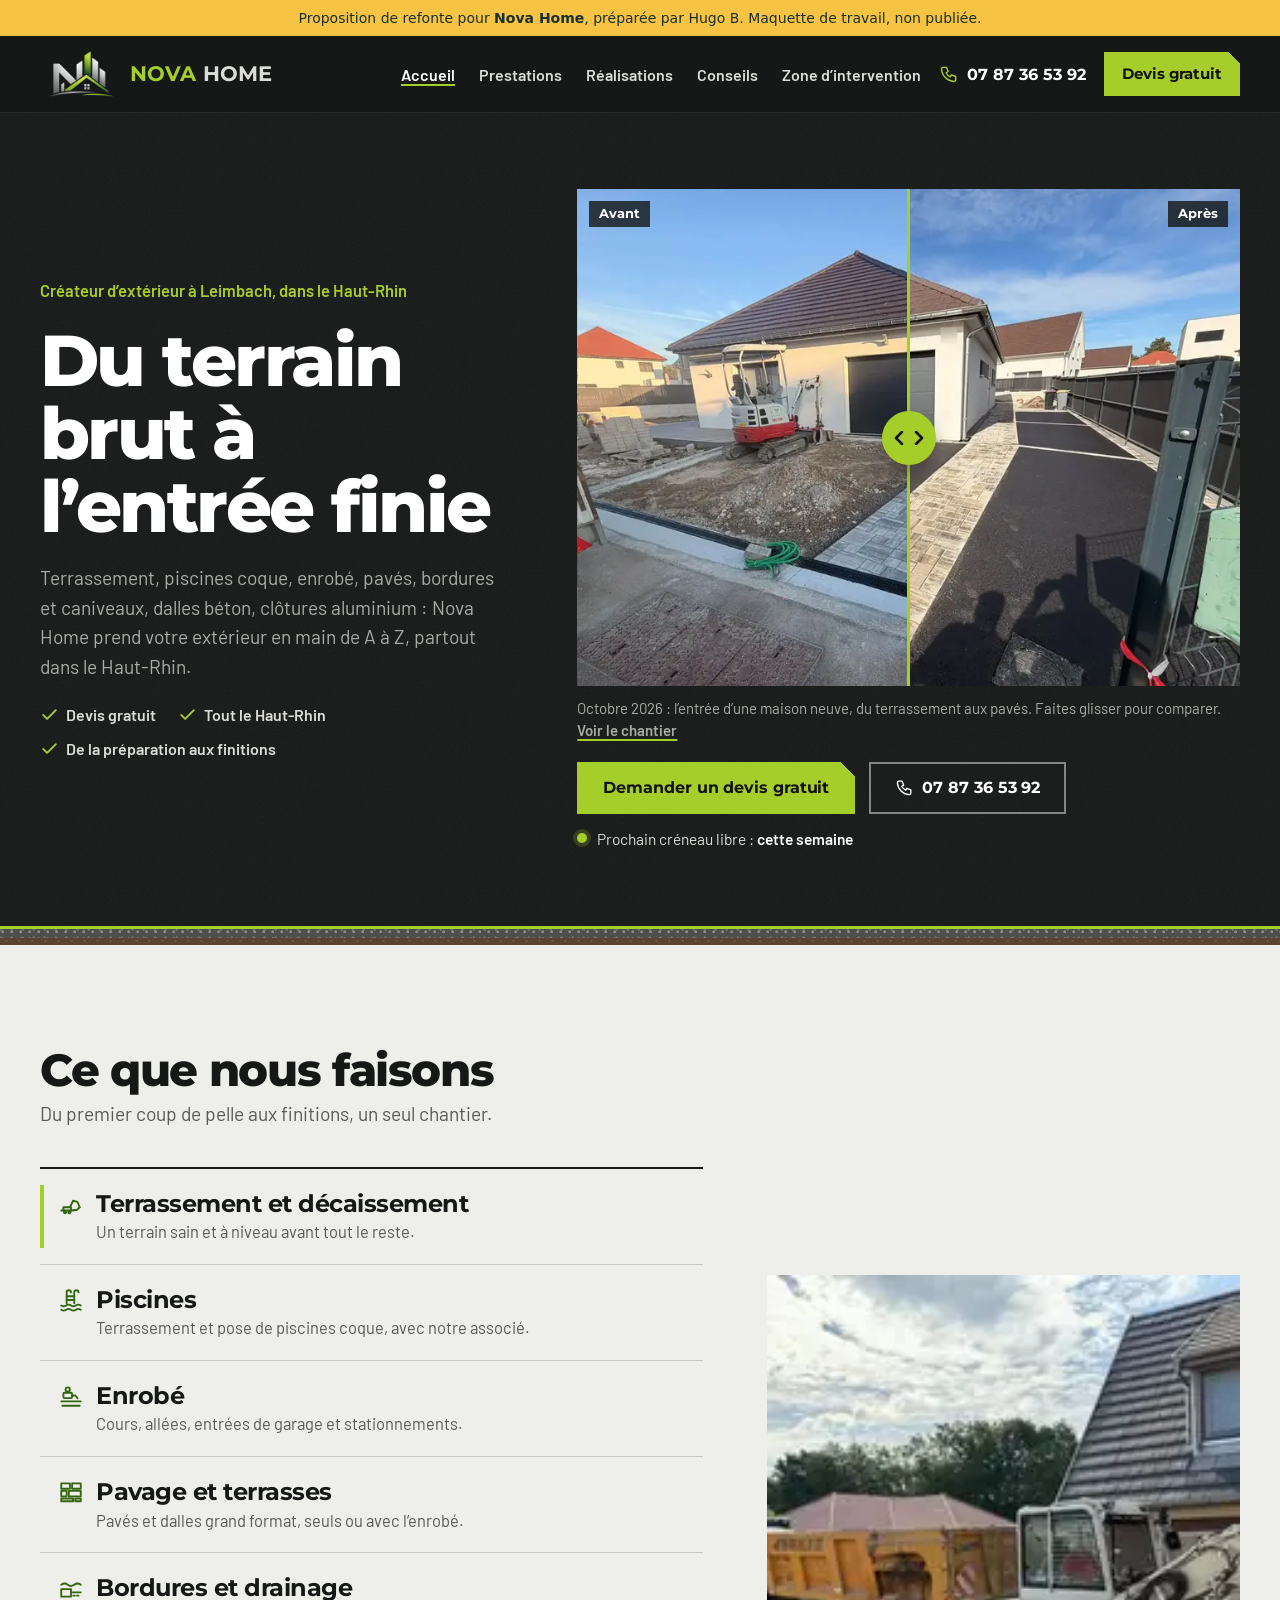
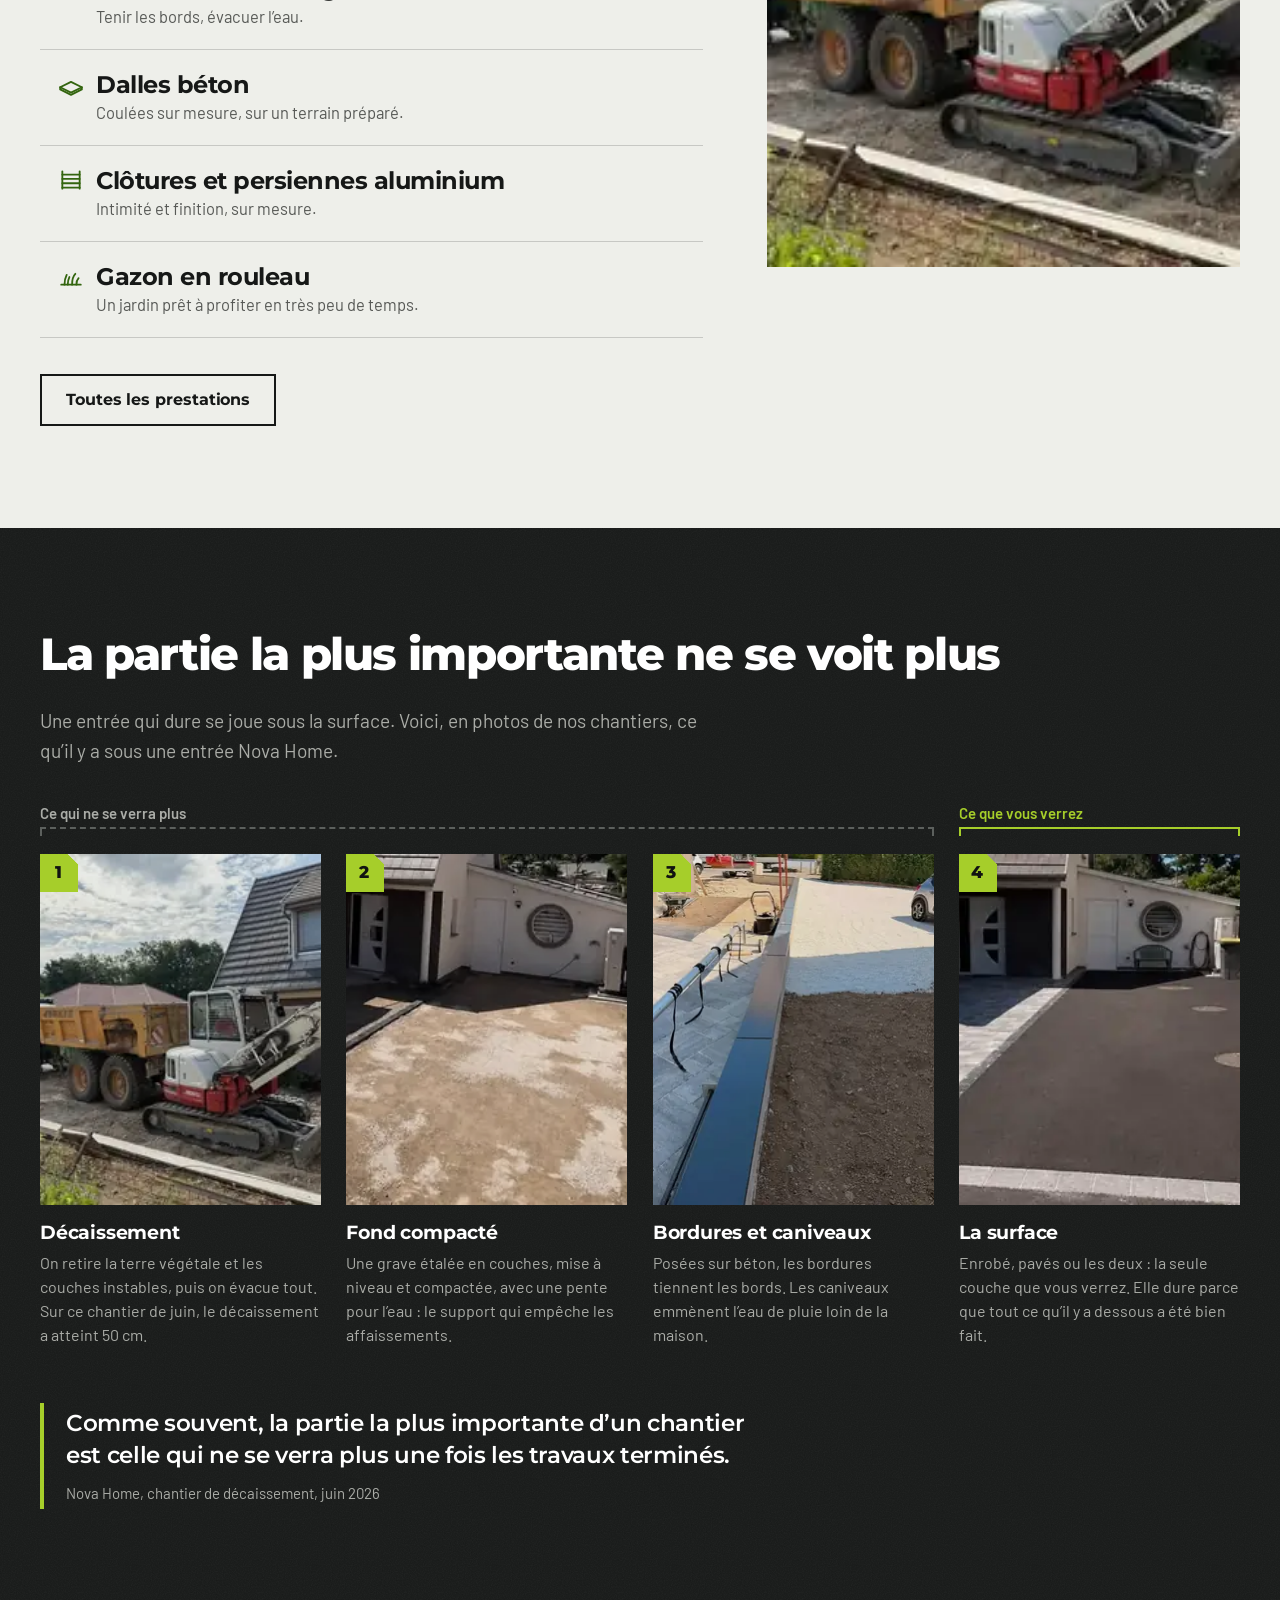
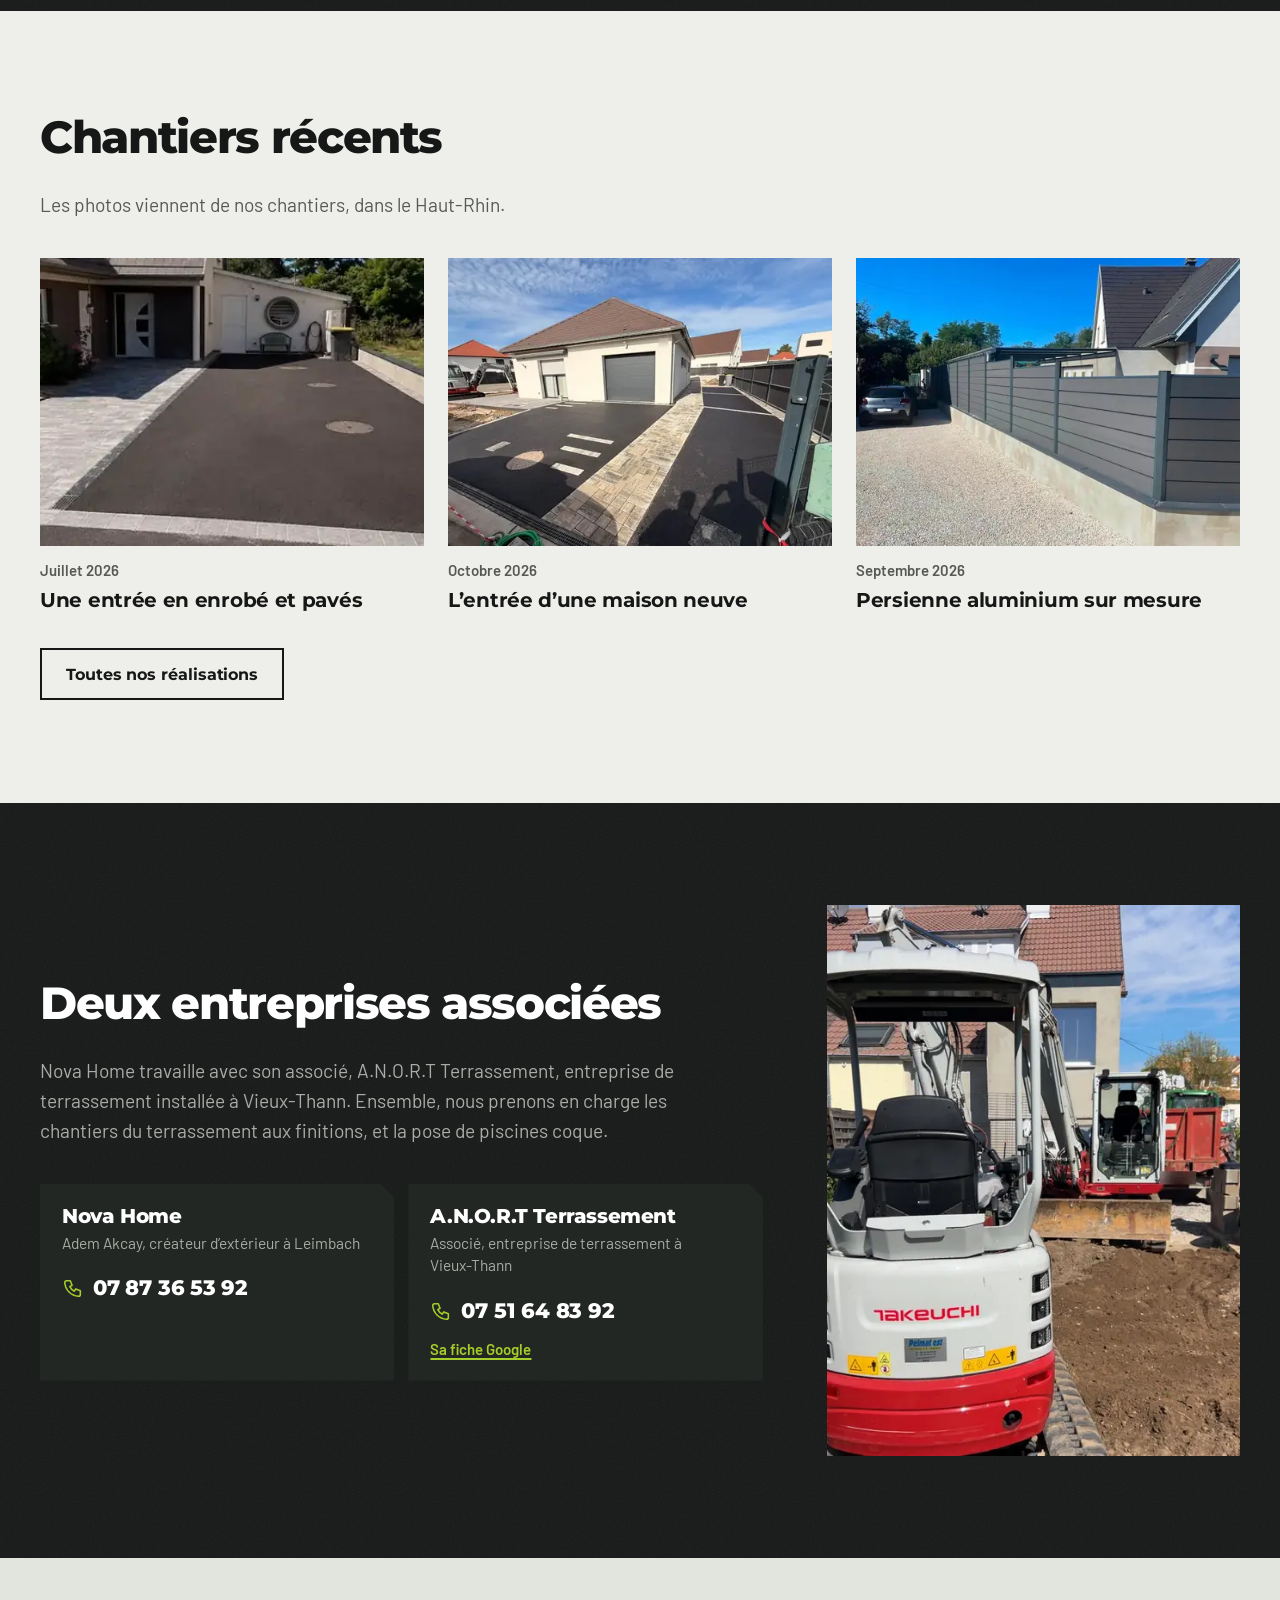
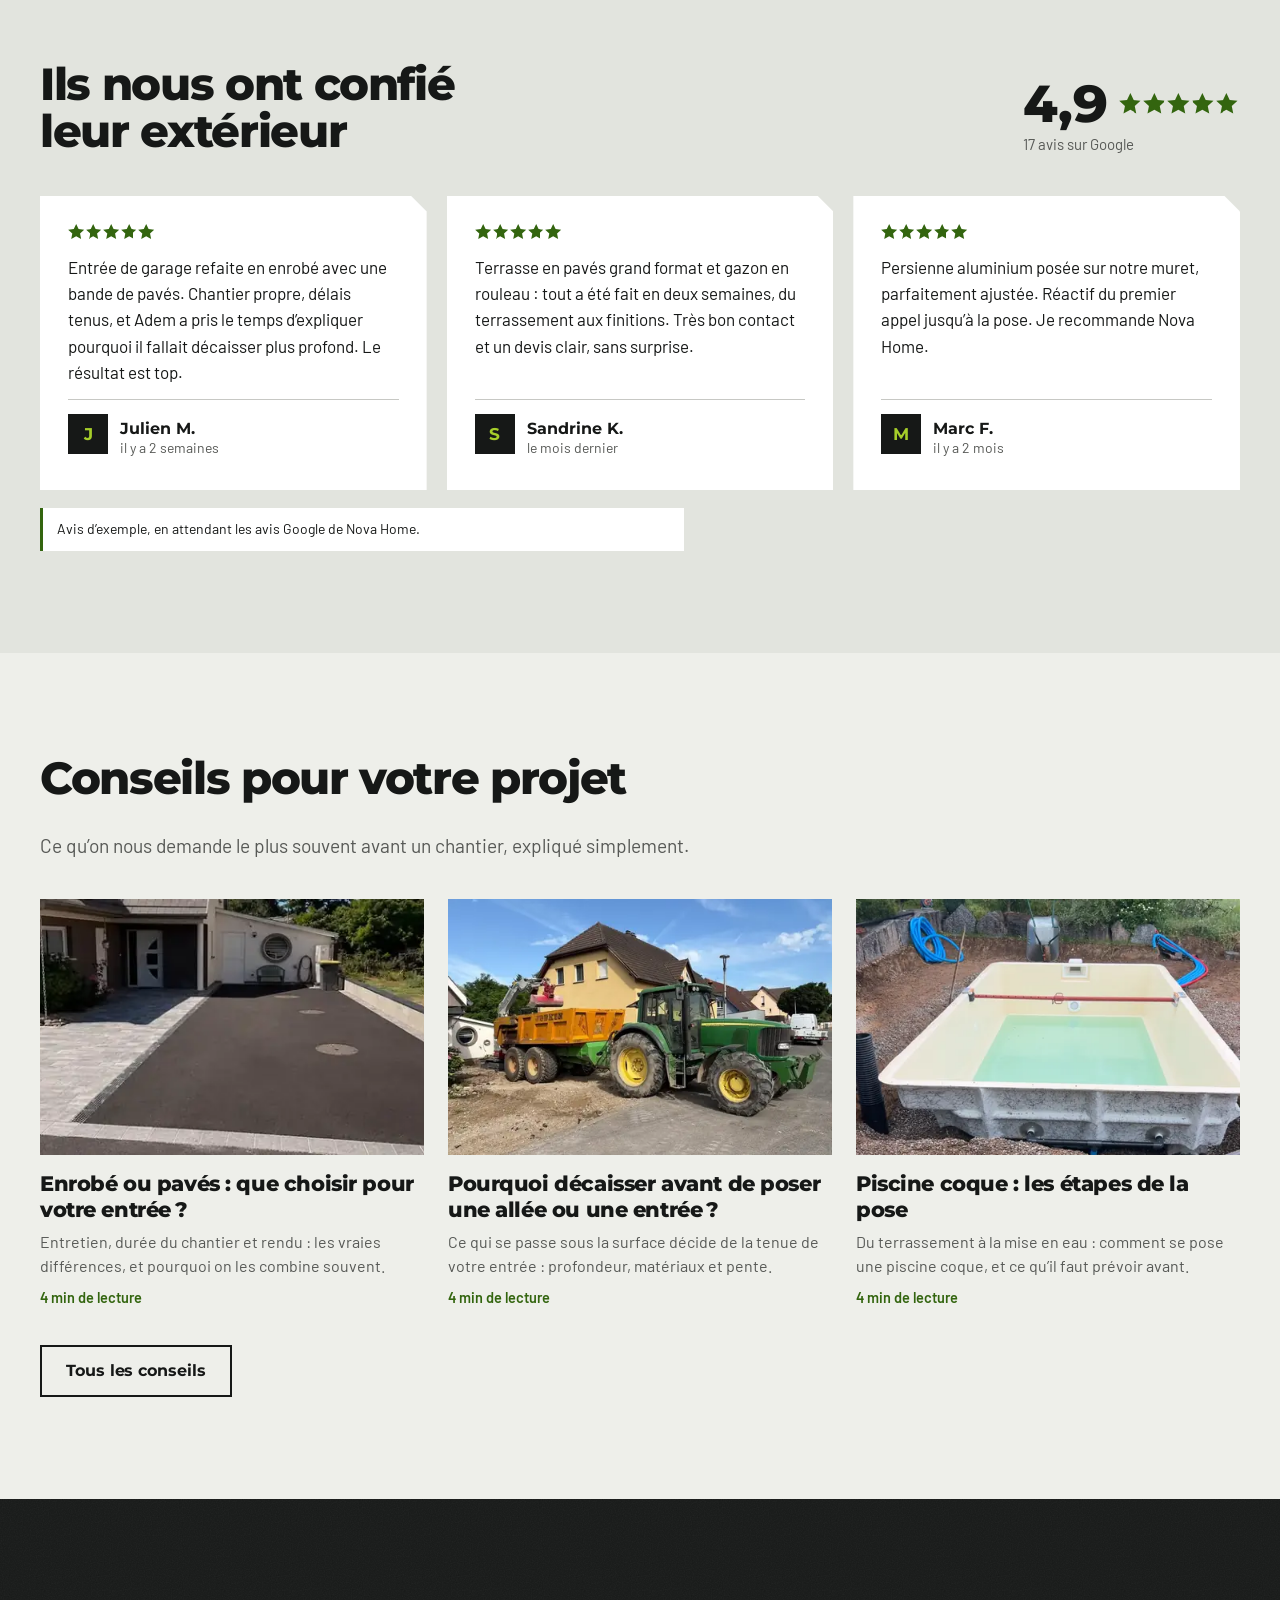
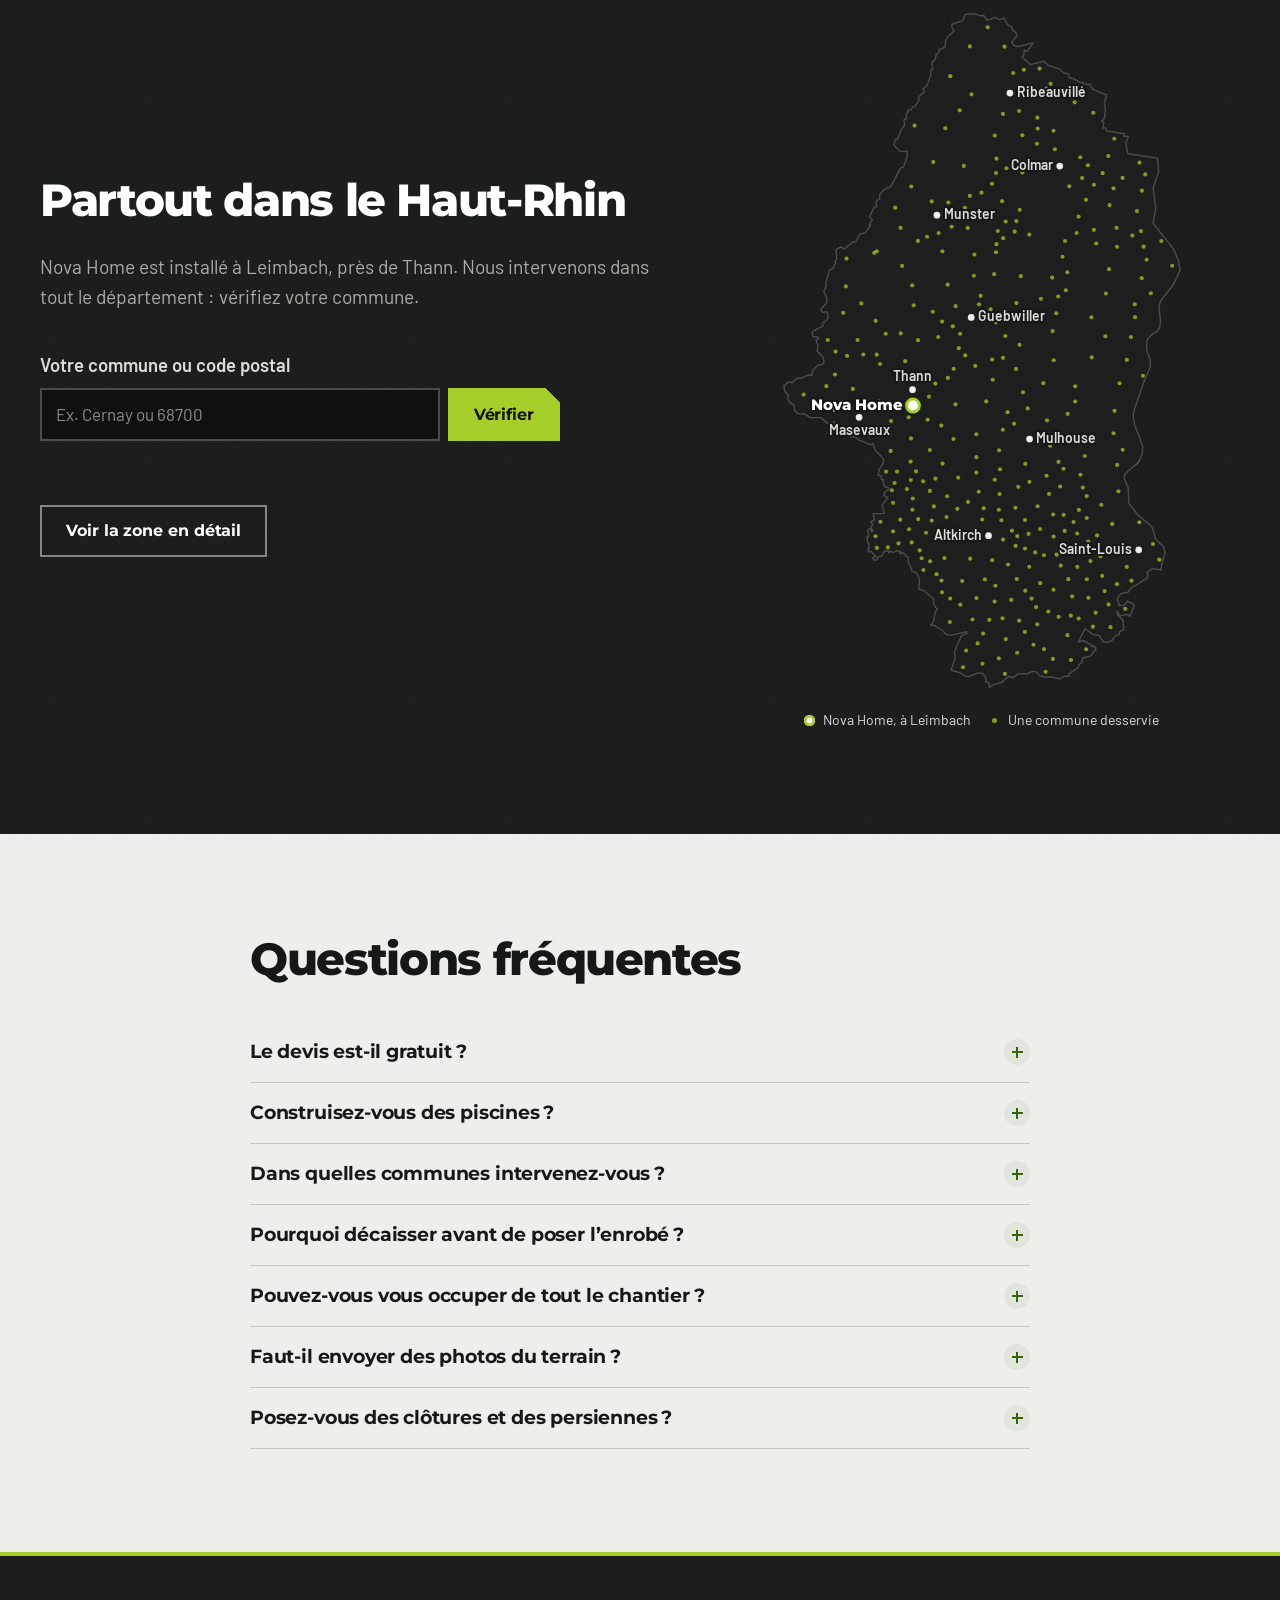
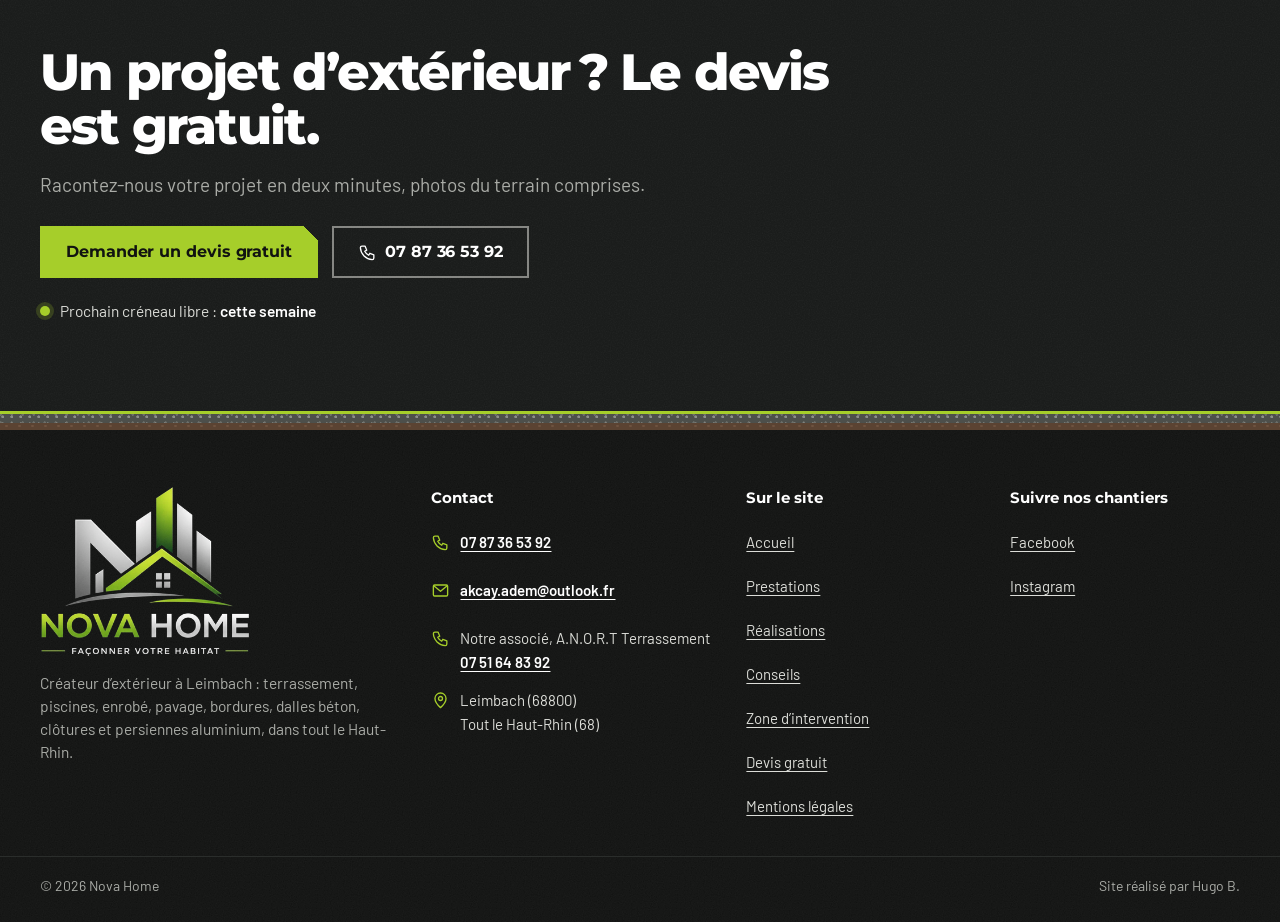
==== commit 7d70e758: "Sans prix ni villes de chantier, associé A.N.O.R.T Terrassement, piscines Prix et communes des chant" ====
--- a/index.html
+++ b/index.html
@@ -4,7 +4,7 @@
 <meta charset="utf-8">
 <meta name="viewport" content="width=device-width, initial-scale=1, viewport-fit=cover">
 <title>Nova Home, terrassement, enrobé et pavage dans le Haut-Rhin</title>
-<meta name="description" content="Nova Home, créateur d’extérieur à Leimbach près de Thann : terrassement, décaissement, enrobé, pavés, bordures et caniveaux, dalles béton, clôtures et persiennes alu. Devis gratuit dans tout le Haut-Rhin.">
+<meta name="description" content="Nova Home, créateur d’extérieur à Leimbach près de Thann : terrassement, piscines coque, enrobé, pavés, bordures et caniveaux, dalles béton, clôtures et persiennes alu. Devis gratuit dans tout le Haut-Rhin.">
 <meta name="robots" content="noindex, nofollow">
 <meta name="theme-color" content="#F6C343">
 <link rel="icon" href="assets/img/favicon-32.png" type="image/png">
@@ -15,9 +15,9 @@
 <style>body{background:#EEEFEA}</style>
 <meta property="og:type" content="website">
 <meta property="og:title" content="Nova Home, terrassement, enrobé et pavage dans le Haut-Rhin">
-<meta property="og:description" content="Nova Home, créateur d’extérieur à Leimbach près de Thann : terrassement, décaissement, enrobé, pavés, bordures et caniveaux, dalles béton, clôtures et persiennes alu. Devis gratuit dans tout le Haut-R">
+<meta property="og:description" content="Nova Home, créateur d’extérieur à Leimbach près de Thann : terrassement, piscines coque, enrobé, pavés, bordures et caniveaux, dalles béton, clôtures et persiennes alu. Devis gratuit dans tout le Haut">
 <meta property="og:locale" content="fr_FR">
-<script type="application/ld+json">{"@context":"https://schema.org","@type":"HomeAndConstructionBusiness","name":"Nova Home","description":"Créateur d’extérieur","telephone":"07 87 36 53 92","email":"akcay.adem@outlook.fr","address":{"@type":"PostalAddress","addressCountry":"FR","postalCode":"68800","addressLocality":"Leimbach"},"sameAs":["https://www.facebook.com/p/Nova-Home-61587917066312/","https://www.instagram.com/nova.home688/"],"areaServed":{"@type":"AdministrativeArea","name":"Haut-Rhin"},"knowsAbout":["Terrassement et décaissement","Enrobé","Pavage et terrasses","Bordures et drainage","Dalles béton","Clôtures et persiennes aluminium","Gazon en rouleau"]}</script>
+<script type="application/ld+json">{"@context":"https://schema.org","@type":"HomeAndConstructionBusiness","name":"Nova Home","description":"Créateur d’extérieur","telephone":"07 87 36 53 92","email":"akcay.adem@outlook.fr","address":{"@type":"PostalAddress","addressCountry":"FR","postalCode":"68800","addressLocality":"Leimbach"},"sameAs":["https://www.facebook.com/p/Nova-Home-61587917066312/","https://www.instagram.com/nova.home688/"],"areaServed":{"@type":"AdministrativeArea","name":"Haut-Rhin"},"knowsAbout":["Terrassement et décaissement","Piscines","Enrobé","Pavage et terrasses","Bordures et drainage","Dalles béton","Clôtures et persiennes aluminium","Gazon en rouleau"]}</script>
 <script type="application/json" id="pv-infos">{"semaine":{},"fermetures":[],"feries":{"ferme":true,"ouverts":[]},"alsace":true,"annonce":{},"platDuJour":{},"commandes":{}}</script>
 <script>document.documentElement.classList.add('js')</script>
 <script src="assets/js/gabarit.js" defer></script>
@@ -27,17 +27,18 @@
 <div class="pv-shell"><div class="pv pv--nova pv-page--accueil pv-palette--1" style="--p-bg:#EEEFEA;--p-surface:#E2E4DE;--p-ink:#161817;--p-muted:#575956;--p-line:#C7C8C4;--p-accent:#A6CE2A;--p-on-accent:#111111;--p-accent-text:#576C17;--p-accent-soft:#E4EACF;--p-second:#33650F;--p-second-soft:#A3B892;--p-error:#B3261E;--p-ff-title:&quot;Espace fine&quot;, &#39;Montserrat&#39;, &#39;Segoe UI&#39;, system-ui, sans-serif;--p-ff-body:&quot;Espace fine&quot;, &#39;Barlow&#39;, system-ui, -apple-system, &#39;Segoe UI&#39;, sans-serif;--p-title-weight:800" data-mode="maquette" data-gabarit="nova" data-lang="fr">
 <a class="pv-skip" href="#contenu">Aller au contenu</a><aside class="pv-demo-bar pv-demo-bar--maquette" aria-label="Maquette"><span>Proposition de refonte pour <strong>Nova Home</strong>, préparée par Hugo B. Maquette de travail, non publiée.</span></aside><header class="pv-nav nv-nav"><div class="pv-in pv-nav-in"><a class="pv-logo nv-logo" href="index.html"><img class="nv-logo-embleme" src="assets/img/logo-embleme-210.webp" alt="" width="208" height="120" decoding="async"><span class="nv-logo-mot"><span class="nv-logo-nova">Nova</span> <span class="nv-logo-home">Home</span></span><span class="pv-sr">, retour à l'accueil</span></a><nav class="pv-menu-nav nv-menu" id="pv-menu" aria-label="Menu principal"><ul class="pv-links"><li><a href="index.html" aria-current="page">Accueil</a></li><li><a href="prestations.html">Prestations</a></li><li><a href="realisations.html">Réalisations</a></li><li><a href="conseils.html">Conseils</a></li><li><a href="zone-intervention.html">Zone d’intervention</a></li><li class="nv-lien-devis"><a href="contact.html">Devis gratuit</a></li></ul></nav><a class="nv-nav-tel" href="tel:+33787365392"><svg class="nv-picto" viewBox="0 0 24 24" aria-hidden="true" focusable="false"><path d="M5 4h4l2 5-2.5 1.5a11 11 0 005 5L15 13l5 2v4a2 2 0 01-2 2A16 16 0 013 6a2 2 0 012-2"/></svg><span>07 87 36 53 92</span></a><a class="pv-btn pv-btn--sm nv-nav-cta" href="contact.html">Devis gratuit</a><button class="pv-burger-btn" type="button" aria-expanded="false" aria-controls="pv-menu" data-label-fermer="Fermer le menu"><span class="pv-burger" aria-hidden="true"><i></i><i></i><i></i></span><span class="pv-sr">Menu</span></button></div></header><div class="pv-annonce" data-pv-annonce role="region" aria-label="Annonce" hidden><div class="pv-in"><p data-pv-annonce-texte></p></div></div>
 <main id="contenu" tabindex="-1">
-<section class="nv-hero nv-sombre" aria-labelledby="titre-page"><div class="pv-in nv-hero-grille"><div class="nv-hero-texte"><p class="nv-hero-sur">Créateur d’extérieur à Leimbach, dans le Haut-Rhin</p><h1 class="pv-title" id="titre-page">Du terrain brut à l’entrée finie</h1><p class="pv-lead">Terrassement, enrobé, pavés, bordures et caniveaux, dalles béton, clôtures aluminium : Nova Home prend votre extérieur en main de A à Z, partout dans le Haut-Rhin.</p><ul class="nv-atouts"><li><svg class="nv-picto" viewBox="0 0 24 24" aria-hidden="true" focusable="false"><path d="M4 12.5l5 5L20 6.5"/></svg><span>Devis gratuit</span></li><li><svg class="nv-picto" viewBox="0 0 24 24" aria-hidden="true" focusable="false"><path d="M4 12.5l5 5L20 6.5"/></svg><span>Tout le Haut-Rhin</span></li><li><svg class="nv-picto" viewBox="0 0 24 24" aria-hidden="true" focusable="false"><path d="M4 12.5l5 5L20 6.5"/></svg><span>De la préparation aux finitions</span></li></ul></div><figure class="nv-hero-comparo"><div class="nv-aa" data-nv-aa data-nv-aa-inviter><div class="nv-aa-cadre"><img class="nv-aa-img nv-aa-apres" src="assets/img/entree-maison-neuve-apres-1440.webp" srcset="assets/img/entree-maison-neuve-apres-320.webp 320w, assets/img/entree-maison-neuve-apres-480.webp 480w, assets/img/entree-maison-neuve-apres-640.webp 640w, assets/img/entree-maison-neuve-apres-800.webp 800w, assets/img/entree-maison-neuve-apres-960.webp 960w, assets/img/entree-maison-neuve-apres-1440.webp 1440w, assets/img/entree-maison-neuve-apres-1908.webp 1908w" sizes="(min-width: 1240px) 656px, (min-width: 980px) 55vw, 100vw" alt="Après : entrée en enrobé noir avec une bande de pavés, caniveau devant le garage et places de stationnement" width="1440" height="1080" fetchpriority="high" decoding="async"><div class="nv-aa-voile"><img class="nv-aa-img nv-aa-avant" src="assets/img/entree-maison-neuve-avant-1440.webp" srcset="assets/img/entree-maison-neuve-avant-480.webp 480w, assets/img/entree-maison-neuve-avant-640.webp 640w, assets/img/entree-maison-neuve-avant-800.webp 800w, assets/img/entree-maison-neuve-avant-960.webp 960w, assets/img/entree-maison-neuve-avant-1440.webp 1440w, assets/img/entree-maison-neuve-avant-1908.webp 1908w" sizes="(min-width: 1240px) 656px, (min-width: 980px) 55vw, 100vw" alt="Avant : la maison neuve, terrain en terre devant le garage, mini-pelle sur le chantier" width="1440" height="1080" decoding="async"></div><span class="nv-aa-tag nv-aa-tag--avant" aria-hidden="true">Avant</span><span class="nv-aa-tag nv-aa-tag--apres" aria-hidden="true">Après</span><span class="nv-aa-ligne" aria-hidden="true"><span class="nv-aa-poignee"></span></span></div><input class="nv-aa-curseur" type="range" min="0" max="100" value="50" step="1" aria-label="Comparer l’entrée avant et après les travaux" aria-valuetext="Moitié avant, moitié après"></div><figcaption class="nv-hero-legende"><span class="nv-hero-legende-txt">Octobre 2026 : l’entrée d’une maison neuve, du terrassement aux pavés.</span> <span class="nv-consigne">Faites glisser pour comparer.</span> <a href="realisations.html#entree-maison-neuve">Voir le chantier</a></figcaption></figure><div class="nv-hero-actions"><p class="pv-actions"><a class="pv-btn" href="contact.html"><span>Demander un devis gratuit</span></a><a class="pv-btn pv-btn--ghost" href="tel:+33787365392"><svg class="nv-picto nv-picto--btn" viewBox="0 0 24 24" aria-hidden="true" focusable="false"><path d="M5 4h4l2 5-2.5 1.5a11 11 0 005 5L15 13l5 2v4a2 2 0 01-2 2A16 16 0 013 6a2 2 0 012-2"/></svg><span><span class="pv-sr">Appeler le </span>07 87 36 53 92</span></a></p><p class="nv-dispo" data-nv-dispo><span class="nv-dispo-point" aria-hidden="true"></span><span>Prochain créneau libre : <strong data-nv-dispo-texte>semaine du 16 novembre</strong></span></p></div></div><div class="nv-strates" aria-hidden="true"><i></i><i></i><i></i></div></section>
-<section class="pv-sec nv-sec-presta" aria-labelledby="titre-prestations"><div class="pv-in"><h2 class="pv-h" id="titre-prestations">Ce que nous faisons</h2><p class="pv-lead">Du premier coup de pelle aux finitions, un seul chantier.</p><div class="nv-presta-grille"><div><ul class="nv-presta-liste" role="list"><li class="nv-presta" data-nv-presta="0"><a class="nv-presta-lien" href="prestations.html#terrassement"><span class="nv-presta-vignette"><img class="nv-presta-vimg" src="assets/img/decaissement-mini-pelle-960.webp" srcset="assets/img/decaissement-mini-pelle-320.webp 320w, assets/img/decaissement-mini-pelle-480.webp 480w, assets/img/decaissement-mini-pelle-640.webp 640w, assets/img/decaissement-mini-pelle-960.webp 960w, assets/img/decaissement-mini-pelle-1200.webp 1200w" sizes="84px" alt="Mini-pelle et tracteur avec benne pendant un décaissement devant une maison" width="960" height="720" loading="lazy" decoding="async"></span><span class="nv-presta-texte"><span class="nv-presta-titre"><svg class="nv-picto" viewBox="0 0 24 24" aria-hidden="true" focusable="false"><path d="M3 18h11"/><path d="M5 18v-3h7v3"/><circle cx="6.5" cy="19.5" r="1"/><circle cx="10.5" cy="19.5" r="1"/><path d="M11 15l3-6 4 1 2 5"/><path d="M20 15l-2.5 2.5h-3"/></svg>Terrassement et décaissement</span><span class="nv-presta-court">Un terrain sain et à niveau avant tout le reste.</span><span class="nv-presta-prix"><span class="pv-sr">Ordre de prix : </span>20 à 40 €/m²</span></span></a></li><li class="nv-presta" data-nv-presta="1"><a class="nv-presta-lien" href="prestations.html#enrobe"><span class="nv-presta-vignette"><img class="nv-presta-vimg" src="assets/img/entree-maison-neuve-apres-960.webp" srcset="assets/img/entree-maison-neuve-apres-320.webp 320w, assets/img/entree-maison-neuve-apres-480.webp 480w, assets/img/entree-maison-neuve-apres-640.webp 640w, assets/img/entree-maison-neuve-apres-800.webp 800w, assets/img/entree-maison-neuve-apres-960.webp 960w, assets/img/entree-maison-neuve-apres-1440.webp 1440w, assets/img/entree-maison-neuve-apres-1908.webp 1908w" sizes="84px" alt="Entrée de maison neuve en enrobé, avec bande de pavés et caniveau devant le garage" width="960" height="720" loading="lazy" decoding="async"></span><span class="nv-presta-texte"><span class="nv-presta-titre"><svg class="nv-picto" viewBox="0 0 24 24" aria-hidden="true" focusable="false"><path d="M3 17h18"/><path d="M4 21h16"/><rect x="5" y="9" width="8" height="5" rx="1"/><path d="M13 11.5h3l2 2.5"/><circle cx="9" cy="6" r="2"/></svg>Enrobé</span><span class="nv-presta-court">Cours, allées, entrées de garage et stationnements.</span><span class="nv-presta-prix"><span class="pv-sr">Ordre de prix : </span>35 à 60 €/m²</span></span></a></li><li class="nv-presta" data-nv-presta="2"><a class="nv-presta-lien" href="prestations.html#pavage"><span class="nv-presta-vignette"><img class="nv-presta-vimg" src="assets/img/entree-enrobe-paves-grand-format-960.webp" srcset="assets/img/entree-enrobe-paves-grand-format-320.webp 320w, assets/img/entree-enrobe-paves-grand-format-480.webp 480w, assets/img/entree-enrobe-paves-grand-format-640.webp 640w, assets/img/entree-enrobe-paves-grand-format-960.webp 960w, assets/img/entree-enrobe-paves-grand-format-1440.webp 1440w" sizes="84px" alt="Terrasse en pavés gris grand format posés en opus" width="960" height="1056" loading="lazy" decoding="async"></span><span class="nv-presta-texte"><span class="nv-presta-titre"><svg class="nv-picto" viewBox="0 0 24 24" aria-hidden="true" focusable="false"><rect x="3" y="4" width="8" height="5"/><rect x="13" y="4" width="8" height="5"/><rect x="3" y="11" width="5" height="5"/><rect x="10" y="11" width="11" height="5"/><rect x="3" y="18" width="11" height="2.5"/><rect x="16" y="18" width="5" height="2.5"/></svg>Pavage et terrasses</span><span class="nv-presta-court">Pavés et dalles grand format, seuls ou avec l’enrobé.</span><span class="nv-presta-prix"><span class="pv-sr">Ordre de prix : </span>75 à 120 €/m²</span></span></a></li><li class="nv-presta" data-nv-presta="3"><a class="nv-presta-lien" href="prestations.html#bordures"><span class="nv-presta-vignette"><img class="nv-presta-vimg" src="assets/img/entree-enrobe-bordure-960.webp" srcset="assets/img/entree-enrobe-bordure-320.webp 320w, assets/img/entree-enrobe-bordure-480.webp 480w, assets/img/entree-enrobe-bordure-640.webp 640w, assets/img/entree-enrobe-bordure-960.webp 960w, assets/img/entree-enrobe-bordure-1440.webp 1440w" sizes="84px" alt="Bordure posée entre une allée en pavés et la terre, avant l’enrobé" width="960" height="1056" loading="lazy" decoding="async"></span><span class="nv-presta-texte"><span class="nv-presta-titre"><svg class="nv-picto" viewBox="0 0 24 24" aria-hidden="true" focusable="false"><path d="M3 13h9v7H3z"/><path d="M12 16h9"/><path d="M14 19h1.5M17.5 19H19"/><path d="M3 9c2-1.5 4-1.5 6 0s4 1.5 6 0 4-1.5 6 0"/></svg>Bordures et drainage</span><span class="nv-presta-court">Tenir les bords, évacuer l’eau.</span><span class="nv-presta-prix"><span class="pv-sr">Ordre de prix : </span>25 à 45 €/ml</span></span></a></li><li class="nv-presta" data-nv-presta="4"><a class="nv-presta-lien" href="prestations.html#dalle"><span class="nv-presta-vignette"><img class="nv-presta-vimg" src="assets/img/dalle-beton-finie-960.webp" srcset="assets/img/dalle-beton-finie-320.webp 320w, assets/img/dalle-beton-finie-480.webp 480w, assets/img/dalle-beton-finie-640.webp 640w, assets/img/dalle-beton-finie-960.webp 960w, assets/img/dalle-beton-finie-1440.webp 1440w" sizes="84px" alt="Dalle béton fraîchement coulée dans son coffrage, au fond d’un jardin" width="960" height="720" loading="lazy" decoding="async"></span><span class="nv-presta-texte"><span class="nv-presta-titre"><svg class="nv-picto" viewBox="0 0 24 24" aria-hidden="true" focusable="false"><path d="M2 15l10-5 10 5-10 5z"/><path d="M2 15v2l10 5 10-5v-2"/></svg>Dalles béton</span><span class="nv-presta-court">Coulées sur mesure, sur un terrain préparé.</span><span class="nv-presta-prix"><span class="pv-sr">Ordre de prix : </span>110 à 150 €/m²</span></span></a></li><li class="nv-presta" data-nv-presta="5"><a class="nv-presta-lien" href="prestations.html#clotures"><span class="nv-presta-vignette"><img class="nv-presta-vimg" src="assets/img/persienne-alu-muret-960.webp" srcset="assets/img/persienne-alu-muret-320.webp 320w, assets/img/persienne-alu-muret-480.webp 480w, assets/img/persienne-alu-muret-640.webp 640w, assets/img/persienne-alu-muret-960.webp 960w, assets/img/persienne-alu-muret-1440.webp 1440w, assets/img/persienne-alu-muret-1600.webp 1600w" sizes="84px" alt="Persienne aluminium gris anthracite posée sur un muret le long d’une allée" width="960" height="720" loading="lazy" decoding="async"></span><span class="nv-presta-texte"><span class="nv-presta-titre"><svg class="nv-picto" viewBox="0 0 24 24" aria-hidden="true" focusable="false"><path d="M4 4v16M20 4v16"/><path d="M4 7h16M4 11h16M4 15h16M4 19h16"/></svg>Clôtures et persiennes aluminium</span><span class="nv-presta-court">Intimité et finition, sur mesure.</span><span class="nv-presta-prix"><span class="pv-sr">Ordre de prix : </span>180 à 350 €/ml</span></span></a></li><li class="nv-presta" data-nv-presta="6"><a class="nv-presta-lien" href="prestations.html#gazon"><span class="nv-presta-vignette"><img class="nv-presta-vimg" src="assets/img/gazon-de-placage-pose-960.webp" srcset="assets/img/gazon-de-placage-pose-320.webp 320w, assets/img/gazon-de-placage-pose-480.webp 480w, assets/img/gazon-de-placage-pose-640.webp 640w, assets/img/gazon-de-placage-pose-960.webp 960w, assets/img/gazon-de-placage-pose-1152.webp 1152w" sizes="84px" alt="Gazon de placage fraîchement posé dans un jardin, bordé de pavés" width="960" height="1292" loading="lazy" decoding="async"></span><span class="nv-presta-texte"><span class="nv-presta-titre"><svg class="nv-picto" viewBox="0 0 24 24" aria-hidden="true" focusable="false"><path d="M3 20h18"/><path d="M6 20c0-4 1-7 2-9M9 20c0-3 .5-5 1.5-7M13 20c0-4 1-8 3-10M17 20c0-3 1-5 2-6"/></svg>Gazon en rouleau</span><span class="nv-presta-court">Un jardin prêt à profiter en très peu de temps.</span><span class="nv-presta-prix"><span class="pv-sr">Ordre de prix : </span>15 à 30 €/m²</span></span></a></li></ul><p class="nv-presta-note">Ordres de prix TTC, fourniture et pose. <a href="prestations.html#prix">Le détail des prix</a></p></div><div class="nv-presta-vitrine" aria-hidden="true"><div class="nv-vitrine est-active" data-nv-vitrine="0"><img class="nv-vitrine-img" src="assets/img/decaissement-mini-pelle-960.webp" srcset="assets/img/decaissement-mini-pelle-320.webp 320w, assets/img/decaissement-mini-pelle-480.webp 480w, assets/img/decaissement-mini-pelle-640.webp 640w, assets/img/decaissement-mini-pelle-960.webp 960w, assets/img/decaissement-mini-pelle-1200.webp 1200w" sizes="(min-width: 1180px) 500px, 42vw" alt="Mini-pelle et tracteur avec benne pendant un décaissement devant une maison" width="960" height="720" loading="lazy" decoding="async"></div><div class="nv-vitrine" data-nv-vitrine="1"><img class="nv-vitrine-img" data-src="assets/img/entree-maison-neuve-apres-960.webp" data-srcset="assets/img/entree-maison-neuve-apres-320.webp 320w, assets/img/entree-maison-neuve-apres-480.webp 480w, assets/img/entree-maison-neuve-apres-640.webp 640w, assets/img/entree-maison-neuve-apres-800.webp 800w, assets/img/entree-maison-neuve-apres-960.webp 960w, assets/img/entree-maison-neuve-apres-1440.webp 1440w, assets/img/entree-maison-neuve-apres-1908.webp 1908w" sizes="(min-width: 1180px) 500px, 42vw" alt="Entrée de maison neuve en enrobé, avec bande de pavés et caniveau devant le garage" width="960" height="720" loading="lazy" decoding="async"></div><div class="nv-vitrine" data-nv-vitrine="2"><img class="nv-vitrine-img" data-src="assets/img/entree-enrobe-paves-grand-format-960.webp" data-srcset="assets/img/entree-enrobe-paves-grand-format-320.webp 320w, assets/img/entree-enrobe-paves-grand-format-480.webp 480w, assets/img/entree-enrobe-paves-grand-format-640.webp 640w, assets/img/entree-enrobe-paves-grand-format-960.webp 960w, assets/img/entree-enrobe-paves-grand-format-1440.webp 1440w" sizes="(min-width: 1180px) 500px, 42vw" alt="Terrasse en pavés gris grand format posés en opus" width="960" height="1056" loading="lazy" decoding="async"></div><div class="nv-vitrine" data-nv-vitrine="3"><img class="nv-vitrine-img" data-src="assets/img/entree-enrobe-bordure-960.webp" data-srcset="assets/img/entree-enrobe-bordure-320.webp 320w, assets/img/entree-enrobe-bordure-480.webp 480w, assets/img/entree-enrobe-bordure-640.webp 640w, assets/img/entree-enrobe-bordure-960.webp 960w, assets/img/entree-enrobe-bordure-1440.webp 1440w" sizes="(min-width: 1180px) 500px, 42vw" alt="Bordure posée entre une allée en pavés et la terre, avant l’enrobé" width="960" height="1056" loading="lazy" decoding="async"></div><div class="nv-vitrine" data-nv-vitrine="4"><img class="nv-vitrine-img" data-src="assets/img/dalle-beton-finie-960.webp" data-srcset="assets/img/dalle-beton-finie-320.webp 320w, assets/img/dalle-beton-finie-480.webp 480w, assets/img/dalle-beton-finie-640.webp 640w, assets/img/dalle-beton-finie-960.webp 960w, assets/img/dalle-beton-finie-1440.webp 1440w" sizes="(min-width: 1180px) 500px, 42vw" alt="Dalle béton fraîchement coulée dans son coffrage, au fond d’un jardin" width="960" height="720" loading="lazy" decoding="async"></div><div class="nv-vitrine" data-nv-vitrine="5"><img class="nv-vitrine-img" data-src="assets/img/persienne-alu-muret-960.webp" data-srcset="assets/img/persienne-alu-muret-320.webp 320w, assets/img/persienne-alu-muret-480.webp 480w, assets/img/persienne-alu-muret-640.webp 640w, assets/img/persienne-alu-muret-960.webp 960w, assets/img/persienne-alu-muret-1440.webp 1440w, assets/img/persienne-alu-muret-1600.webp 1600w" sizes="(min-width: 1180px) 500px, 42vw" alt="Persienne aluminium gris anthracite posée sur un muret le long d’une allée" width="960" height="720" loading="lazy" decoding="async"></div><div class="nv-vitrine" data-nv-vitrine="6"><img class="nv-vitrine-img" data-src="assets/img/gazon-de-placage-pose-960.webp" data-srcset="assets/img/gazon-de-placage-pose-320.webp 320w, assets/img/gazon-de-placage-pose-480.webp 480w, assets/img/gazon-de-placage-pose-640.webp 640w, assets/img/gazon-de-placage-pose-960.webp 960w, assets/img/gazon-de-placage-pose-1152.webp 1152w" sizes="(min-width: 1180px) 500px, 42vw" alt="Gazon de placage fraîchement posé dans un jardin, bordé de pavés" width="960" height="1292" loading="lazy" decoding="async"></div></div></div><p class="pv-more"><a class="pv-btn pv-btn--ghost" href="prestations.html"><span>Toutes les prestations</span></a></p></div></section>
+<section class="nv-hero nv-sombre" aria-labelledby="titre-page"><div class="pv-in nv-hero-grille"><div class="nv-hero-texte"><p class="nv-hero-sur">Créateur d’extérieur à Leimbach, dans le Haut-Rhin</p><h1 class="pv-title" id="titre-page">Du terrain brut à l’entrée finie</h1><p class="pv-lead">Terrassement, piscines coque, enrobé, pavés, bordures et caniveaux, dalles béton, clôtures aluminium : Nova Home prend votre extérieur en main de A à Z, partout dans le Haut-Rhin.</p><ul class="nv-atouts"><li><svg class="nv-picto" viewBox="0 0 24 24" aria-hidden="true" focusable="false"><path d="M4 12.5l5 5L20 6.5"/></svg><span>Devis gratuit</span></li><li><svg class="nv-picto" viewBox="0 0 24 24" aria-hidden="true" focusable="false"><path d="M4 12.5l5 5L20 6.5"/></svg><span>Tout le Haut-Rhin</span></li><li><svg class="nv-picto" viewBox="0 0 24 24" aria-hidden="true" focusable="false"><path d="M4 12.5l5 5L20 6.5"/></svg><span>De la préparation aux finitions</span></li></ul></div><figure class="nv-hero-comparo"><div class="nv-aa" data-nv-aa data-nv-aa-inviter><div class="nv-aa-cadre"><img class="nv-aa-img nv-aa-apres" src="assets/img/entree-maison-neuve-apres-1440.webp" srcset="assets/img/entree-maison-neuve-apres-320.webp 320w, assets/img/entree-maison-neuve-apres-480.webp 480w, assets/img/entree-maison-neuve-apres-640.webp 640w, assets/img/entree-maison-neuve-apres-800.webp 800w, assets/img/entree-maison-neuve-apres-960.webp 960w, assets/img/entree-maison-neuve-apres-1440.webp 1440w, assets/img/entree-maison-neuve-apres-1908.webp 1908w" sizes="(min-width: 1240px) 656px, (min-width: 980px) 55vw, 100vw" alt="Après : entrée en enrobé noir avec une bande de pavés, caniveau devant le garage et places de stationnement" width="1440" height="1080" fetchpriority="high" decoding="async"><div class="nv-aa-voile"><img class="nv-aa-img nv-aa-avant" src="assets/img/entree-maison-neuve-avant-1440.webp" srcset="assets/img/entree-maison-neuve-avant-480.webp 480w, assets/img/entree-maison-neuve-avant-640.webp 640w, assets/img/entree-maison-neuve-avant-800.webp 800w, assets/img/entree-maison-neuve-avant-960.webp 960w, assets/img/entree-maison-neuve-avant-1440.webp 1440w, assets/img/entree-maison-neuve-avant-1908.webp 1908w" sizes="(min-width: 1240px) 656px, (min-width: 980px) 55vw, 100vw" alt="Avant : la maison neuve, terrain en terre devant le garage, mini-pelle sur le chantier" width="1440" height="1080" decoding="async"></div><span class="nv-aa-tag nv-aa-tag--avant" aria-hidden="true">Avant</span><span class="nv-aa-tag nv-aa-tag--apres" aria-hidden="true">Après</span><span class="nv-aa-ligne" aria-hidden="true"><span class="nv-aa-poignee"></span></span></div><input class="nv-aa-curseur" type="range" min="0" max="100" value="50" step="1" aria-label="Comparer l’entrée avant et après les travaux" aria-valuetext="Moitié avant, moitié après"></div><figcaption class="nv-hero-legende"><span class="nv-hero-legende-txt">Octobre 2026 : l’entrée d’une maison neuve, du terrassement aux pavés.</span> <span class="nv-consigne">Faites glisser pour comparer.</span> <a href="realisations.html#entree-maison-neuve">Voir le chantier</a></figcaption></figure><div class="nv-hero-actions"><p class="pv-actions"><a class="pv-btn" href="contact.html"><span>Demander un devis gratuit</span></a><a class="pv-btn pv-btn--ghost" href="tel:+33787365392"><svg class="nv-picto nv-picto--btn" viewBox="0 0 24 24" aria-hidden="true" focusable="false"><path d="M5 4h4l2 5-2.5 1.5a11 11 0 005 5L15 13l5 2v4a2 2 0 01-2 2A16 16 0 013 6a2 2 0 012-2"/></svg><span><span class="pv-sr">Appeler le </span>07 87 36 53 92</span></a></p><p class="nv-dispo" data-nv-dispo><span class="nv-dispo-point" aria-hidden="true"></span><span>Prochain créneau libre : <strong data-nv-dispo-texte>semaine du 16 novembre</strong></span></p></div></div><div class="nv-strates" aria-hidden="true"><i></i><i></i><i></i></div></section>
+<section class="pv-sec nv-sec-presta" aria-labelledby="titre-prestations"><div class="pv-in"><h2 class="pv-h" id="titre-prestations">Ce que nous faisons</h2><p class="pv-lead">Du premier coup de pelle aux finitions, un seul chantier.</p><div class="nv-presta-grille"><div><ul class="nv-presta-liste" role="list"><li class="nv-presta" data-nv-presta="0"><a class="nv-presta-lien" href="prestations.html#terrassement"><span class="nv-presta-vignette"><img class="nv-presta-vimg" src="assets/img/decaissement-mini-pelle-960.webp" srcset="assets/img/decaissement-mini-pelle-320.webp 320w, assets/img/decaissement-mini-pelle-480.webp 480w, assets/img/decaissement-mini-pelle-640.webp 640w, assets/img/decaissement-mini-pelle-960.webp 960w, assets/img/decaissement-mini-pelle-1200.webp 1200w" sizes="84px" alt="Mini-pelle et tracteur avec benne pendant un décaissement devant une maison" width="960" height="720" loading="lazy" decoding="async"></span><span class="nv-presta-texte"><span class="nv-presta-titre"><svg class="nv-picto" viewBox="0 0 24 24" aria-hidden="true" focusable="false"><path d="M3 18h11"/><path d="M5 18v-3h7v3"/><circle cx="6.5" cy="19.5" r="1"/><circle cx="10.5" cy="19.5" r="1"/><path d="M11 15l3-6 4 1 2 5"/><path d="M20 15l-2.5 2.5h-3"/></svg>Terrassement et décaissement</span><span class="nv-presta-court">Un terrain sain et à niveau avant tout le reste.</span></span></a></li><li class="nv-presta" data-nv-presta="1"><a class="nv-presta-lien" href="prestations.html#piscine"><span class="nv-presta-vignette"><img class="nv-presta-vimg" src="assets/img/piscine-coque-pose-960.webp" srcset="assets/img/piscine-coque-pose-320.webp 320w, assets/img/piscine-coque-pose-480.webp 480w, assets/img/piscine-coque-pose-640.webp 640w, assets/img/piscine-coque-pose-960.webp 960w, assets/img/piscine-coque-pose-1242.webp 1242w" sizes="84px" alt="Coque de piscine posée dans son trou de terrassement, au milieu d’un jardin arboré" width="960" height="720" loading="lazy" decoding="async"></span><span class="nv-presta-texte"><span class="nv-presta-titre"><svg class="nv-picto" viewBox="0 0 24 24" aria-hidden="true" focusable="false"><path d="M3 17c1.5 1 3 1 4.5 0s3-1 4.5 0 3 1 4.5 0 3-1 4.5 0"/><path d="M3 21c1.5 1 3 1 4.5 0s3-1 4.5 0 3 1 4.5 0 3-1 4.5 0"/><path d="M8 15V5a2 2 0 014 0"/><path d="M15 15V5a2 2 0 014 0"/><path d="M8 8.5h7M8 12h7"/></svg>Piscines</span><span class="nv-presta-court">Terrassement et pose de piscines coque, avec notre associé.</span></span></a></li><li class="nv-presta" data-nv-presta="2"><a class="nv-presta-lien" href="prestations.html#enrobe"><span class="nv-presta-vignette"><img class="nv-presta-vimg" src="assets/img/entree-maison-neuve-apres-960.webp" srcset="assets/img/entree-maison-neuve-apres-320.webp 320w, assets/img/entree-maison-neuve-apres-480.webp 480w, assets/img/entree-maison-neuve-apres-640.webp 640w, assets/img/entree-maison-neuve-apres-800.webp 800w, assets/img/entree-maison-neuve-apres-960.webp 960w, assets/img/entree-maison-neuve-apres-1440.webp 1440w, assets/img/entree-maison-neuve-apres-1908.webp 1908w" sizes="84px" alt="Entrée de maison neuve en enrobé, avec bande de pavés et caniveau devant le garage" width="960" height="720" loading="lazy" decoding="async"></span><span class="nv-presta-texte"><span class="nv-presta-titre"><svg class="nv-picto" viewBox="0 0 24 24" aria-hidden="true" focusable="false"><path d="M3 17h18"/><path d="M4 21h16"/><rect x="5" y="9" width="8" height="5" rx="1"/><path d="M13 11.5h3l2 2.5"/><circle cx="9" cy="6" r="2"/></svg>Enrobé</span><span class="nv-presta-court">Cours, allées, entrées de garage et stationnements.</span></span></a></li><li class="nv-presta" data-nv-presta="3"><a class="nv-presta-lien" href="prestations.html#pavage"><span class="nv-presta-vignette"><img class="nv-presta-vimg" src="assets/img/entree-enrobe-paves-grand-format-960.webp" srcset="assets/img/entree-enrobe-paves-grand-format-320.webp 320w, assets/img/entree-enrobe-paves-grand-format-480.webp 480w, assets/img/entree-enrobe-paves-grand-format-640.webp 640w, assets/img/entree-enrobe-paves-grand-format-960.webp 960w, assets/img/entree-enrobe-paves-grand-format-1440.webp 1440w" sizes="84px" alt="Terrasse en pavés gris grand format posés en opus" width="960" height="1056" loading="lazy" decoding="async"></span><span class="nv-presta-texte"><span class="nv-presta-titre"><svg class="nv-picto" viewBox="0 0 24 24" aria-hidden="true" focusable="false"><rect x="3" y="4" width="8" height="5"/><rect x="13" y="4" width="8" height="5"/><rect x="3" y="11" width="5" height="5"/><rect x="10" y="11" width="11" height="5"/><rect x="3" y="18" width="11" height="2.5"/><rect x="16" y="18" width="5" height="2.5"/></svg>Pavage et terrasses</span><span class="nv-presta-court">Pavés et dalles grand format, seuls ou avec l’enrobé.</span></span></a></li><li class="nv-presta" data-nv-presta="4"><a class="nv-presta-lien" href="prestations.html#bordures"><span class="nv-presta-vignette"><img class="nv-presta-vimg" src="assets/img/entree-enrobe-bordure-960.webp" srcset="assets/img/entree-enrobe-bordure-320.webp 320w, assets/img/entree-enrobe-bordure-480.webp 480w, assets/img/entree-enrobe-bordure-640.webp 640w, assets/img/entree-enrobe-bordure-960.webp 960w, assets/img/entree-enrobe-bordure-1440.webp 1440w" sizes="84px" alt="Bordure posée entre une allée en pavés et la terre, avant l’enrobé" width="960" height="1056" loading="lazy" decoding="async"></span><span class="nv-presta-texte"><span class="nv-presta-titre"><svg class="nv-picto" viewBox="0 0 24 24" aria-hidden="true" focusable="false"><path d="M3 13h9v7H3z"/><path d="M12 16h9"/><path d="M14 19h1.5M17.5 19H19"/><path d="M3 9c2-1.5 4-1.5 6 0s4 1.5 6 0 4-1.5 6 0"/></svg>Bordures et drainage</span><span class="nv-presta-court">Tenir les bords, évacuer l’eau.</span></span></a></li><li class="nv-presta" data-nv-presta="5"><a class="nv-presta-lien" href="prestations.html#dalle"><span class="nv-presta-vignette"><img class="nv-presta-vimg" src="assets/img/dalle-beton-finie-960.webp" srcset="assets/img/dalle-beton-finie-320.webp 320w, assets/img/dalle-beton-finie-480.webp 480w, assets/img/dalle-beton-finie-640.webp 640w, assets/img/dalle-beton-finie-960.webp 960w, assets/img/dalle-beton-finie-1440.webp 1440w" sizes="84px" alt="Dalle béton fraîchement coulée dans son coffrage, au fond d’un jardin" width="960" height="720" loading="lazy" decoding="async"></span><span class="nv-presta-texte"><span class="nv-presta-titre"><svg class="nv-picto" viewBox="0 0 24 24" aria-hidden="true" focusable="false"><path d="M2 15l10-5 10 5-10 5z"/><path d="M2 15v2l10 5 10-5v-2"/></svg>Dalles béton</span><span class="nv-presta-court">Coulées sur mesure, sur un terrain préparé.</span></span></a></li><li class="nv-presta" data-nv-presta="6"><a class="nv-presta-lien" href="prestations.html#clotures"><span class="nv-presta-vignette"><img class="nv-presta-vimg" src="assets/img/persienne-alu-muret-960.webp" srcset="assets/img/persienne-alu-muret-320.webp 320w, assets/img/persienne-alu-muret-480.webp 480w, assets/img/persienne-alu-muret-640.webp 640w, assets/img/persienne-alu-muret-960.webp 960w, assets/img/persienne-alu-muret-1440.webp 1440w, assets/img/persienne-alu-muret-1600.webp 1600w" sizes="84px" alt="Persienne aluminium gris anthracite posée sur un muret le long d’une allée" width="960" height="720" loading="lazy" decoding="async"></span><span class="nv-presta-texte"><span class="nv-presta-titre"><svg class="nv-picto" viewBox="0 0 24 24" aria-hidden="true" focusable="false"><path d="M4 4v16M20 4v16"/><path d="M4 7h16M4 11h16M4 15h16M4 19h16"/></svg>Clôtures et persiennes aluminium</span><span class="nv-presta-court">Intimité et finition, sur mesure.</span></span></a></li><li class="nv-presta" data-nv-presta="7"><a class="nv-presta-lien" href="prestations.html#gazon"><span class="nv-presta-vignette"><img class="nv-presta-vimg" src="assets/img/gazon-de-placage-pose-960.webp" srcset="assets/img/gazon-de-placage-pose-320.webp 320w, assets/img/gazon-de-placage-pose-480.webp 480w, assets/img/gazon-de-placage-pose-640.webp 640w, assets/img/gazon-de-placage-pose-960.webp 960w, assets/img/gazon-de-placage-pose-1152.webp 1152w" sizes="84px" alt="Gazon de placage fraîchement posé dans un jardin, bordé de pavés" width="960" height="1292" loading="lazy" decoding="async"></span><span class="nv-presta-texte"><span class="nv-presta-titre"><svg class="nv-picto" viewBox="0 0 24 24" aria-hidden="true" focusable="false"><path d="M3 20h18"/><path d="M6 20c0-4 1-7 2-9M9 20c0-3 .5-5 1.5-7M13 20c0-4 1-8 3-10M17 20c0-3 1-5 2-6"/></svg>Gazon en rouleau</span><span class="nv-presta-court">Un jardin prêt à profiter en très peu de temps.</span></span></a></li></ul></div><div class="nv-presta-vitrine" aria-hidden="true"><div class="nv-vitrine est-active" data-nv-vitrine="0"><img class="nv-vitrine-img" src="assets/img/decaissement-mini-pelle-960.webp" srcset="assets/img/decaissement-mini-pelle-320.webp 320w, assets/img/decaissement-mini-pelle-480.webp 480w, assets/img/decaissement-mini-pelle-640.webp 640w, assets/img/decaissement-mini-pelle-960.webp 960w, assets/img/decaissement-mini-pelle-1200.webp 1200w" sizes="(min-width: 1180px) 500px, 42vw" alt="Mini-pelle et tracteur avec benne pendant un décaissement devant une maison" width="960" height="720" loading="lazy" decoding="async"></div><div class="nv-vitrine" data-nv-vitrine="1"><img class="nv-vitrine-img" data-src="assets/img/piscine-coque-pose-960.webp" data-srcset="assets/img/piscine-coque-pose-320.webp 320w, assets/img/piscine-coque-pose-480.webp 480w, assets/img/piscine-coque-pose-640.webp 640w, assets/img/piscine-coque-pose-960.webp 960w, assets/img/piscine-coque-pose-1242.webp 1242w" sizes="(min-width: 1180px) 500px, 42vw" alt="Coque de piscine posée dans son trou de terrassement, au milieu d’un jardin arboré" width="960" height="720" loading="lazy" decoding="async"></div><div class="nv-vitrine" data-nv-vitrine="2"><img class="nv-vitrine-img" data-src="assets/img/entree-maison-neuve-apres-960.webp" data-srcset="assets/img/entree-maison-neuve-apres-320.webp 320w, assets/img/entree-maison-neuve-apres-480.webp 480w, assets/img/entree-maison-neuve-apres-640.webp 640w, assets/img/entree-maison-neuve-apres-800.webp 800w, assets/img/entree-maison-neuve-apres-960.webp 960w, assets/img/entree-maison-neuve-apres-1440.webp 1440w, assets/img/entree-maison-neuve-apres-1908.webp 1908w" sizes="(min-width: 1180px) 500px, 42vw" alt="Entrée de maison neuve en enrobé, avec bande de pavés et caniveau devant le garage" width="960" height="720" loading="lazy" decoding="async"></div><div class="nv-vitrine" data-nv-vitrine="3"><img class="nv-vitrine-img" data-src="assets/img/entree-enrobe-paves-grand-format-960.webp" data-srcset="assets/img/entree-enrobe-paves-grand-format-320.webp 320w, assets/img/entree-enrobe-paves-grand-format-480.webp 480w, assets/img/entree-enrobe-paves-grand-format-640.webp 640w, assets/img/entree-enrobe-paves-grand-format-960.webp 960w, assets/img/entree-enrobe-paves-grand-format-1440.webp 1440w" sizes="(min-width: 1180px) 500px, 42vw" alt="Terrasse en pavés gris grand format posés en opus" width="960" height="1056" loading="lazy" decoding="async"></div><div class="nv-vitrine" data-nv-vitrine="4"><img class="nv-vitrine-img" data-src="assets/img/entree-enrobe-bordure-960.webp" data-srcset="assets/img/entree-enrobe-bordure-320.webp 320w, assets/img/entree-enrobe-bordure-480.webp 480w, assets/img/entree-enrobe-bordure-640.webp 640w, assets/img/entree-enrobe-bordure-960.webp 960w, assets/img/entree-enrobe-bordure-1440.webp 1440w" sizes="(min-width: 1180px) 500px, 42vw" alt="Bordure posée entre une allée en pavés et la terre, avant l’enrobé" width="960" height="1056" loading="lazy" decoding="async"></div><div class="nv-vitrine" data-nv-vitrine="5"><img class="nv-vitrine-img" data-src="assets/img/dalle-beton-finie-960.webp" data-srcset="assets/img/dalle-beton-finie-320.webp 320w, assets/img/dalle-beton-finie-480.webp 480w, assets/img/dalle-beton-finie-640.webp 640w, assets/img/dalle-beton-finie-960.webp 960w, assets/img/dalle-beton-finie-1440.webp 1440w" sizes="(min-width: 1180px) 500px, 42vw" alt="Dalle béton fraîchement coulée dans son coffrage, au fond d’un jardin" width="960" height="720" loading="lazy" decoding="async"></div><div class="nv-vitrine" data-nv-vitrine="6"><img class="nv-vitrine-img" data-src="assets/img/persienne-alu-muret-960.webp" data-srcset="assets/img/persienne-alu-muret-320.webp 320w, assets/img/persienne-alu-muret-480.webp 480w, assets/img/persienne-alu-muret-640.webp 640w, assets/img/persienne-alu-muret-960.webp 960w, assets/img/persienne-alu-muret-1440.webp 1440w, assets/img/persienne-alu-muret-1600.webp 1600w" sizes="(min-width: 1180px) 500px, 42vw" alt="Persienne aluminium gris anthracite posée sur un muret le long d’une allée" width="960" height="720" loading="lazy" decoding="async"></div><div class="nv-vitrine" data-nv-vitrine="7"><img class="nv-vitrine-img" data-src="assets/img/gazon-de-placage-pose-960.webp" data-srcset="assets/img/gazon-de-placage-pose-320.webp 320w, assets/img/gazon-de-placage-pose-480.webp 480w, assets/img/gazon-de-placage-pose-640.webp 640w, assets/img/gazon-de-placage-pose-960.webp 960w, assets/img/gazon-de-placage-pose-1152.webp 1152w" sizes="(min-width: 1180px) 500px, 42vw" alt="Gazon de placage fraîchement posé dans un jardin, bordé de pavés" width="960" height="1292" loading="lazy" decoding="async"></div></div></div><p class="pv-more"><a class="pv-btn pv-btn--ghost" href="prestations.html"><span>Toutes les prestations</span></a></p></div></section>
 <section class="pv-sec nv-sec-methode nv-sombre" aria-labelledby="titre-methode"><div class="pv-in"><h2 class="pv-h" id="titre-methode">La partie la plus importante ne se voit plus</h2><p class="pv-lead">Une entrée qui dure se joue sous la surface. Voici, en photos de nos chantiers, ce qu’il y a sous une entrée Nova Home.</p><div class="nv-m-reperes" aria-hidden="true"><span class="nv-m-repere nv-m-repere--dessous" style="grid-column: 1 / span 3">Ce qui ne se verra plus</span><span class="nv-m-repere nv-m-repere--dessus" style="grid-column: 4 / -1">Ce que vous verrez</span></div><ol class="nv-m-etapes" role="list" style="--n:4"><li class="nv-m-etape"><figure class="nv-m-photo"><img class="nv-m-img" src="assets/img/decaissement-mini-pelle-960.webp" srcset="assets/img/decaissement-mini-pelle-320.webp 320w, assets/img/decaissement-mini-pelle-480.webp 480w, assets/img/decaissement-mini-pelle-640.webp 640w, assets/img/decaissement-mini-pelle-960.webp 960w, assets/img/decaissement-mini-pelle-1200.webp 1200w" sizes="(min-width: 1240px) 285px, (min-width: 900px) 23vw, 36vw" alt="Mini-pelle et benne pendant le décaissement d’une entrée" width="960" height="720" loading="lazy" decoding="async"><span class="nv-m-num" aria-hidden="true">1</span></figure><div class="nv-m-texte"><h3 class="nv-m-titre"><span class="pv-sr">Étape 1 : </span>Décaissement</h3><p>On retire la terre végétale et les couches instables, puis on évacue tout. Sur ce chantier de juin, le décaissement a atteint 50 cm.</p></div></li><li class="nv-m-etape"><figure class="nv-m-photo"><img class="nv-m-img" src="assets/img/entree-enrobe-paves-avant-960.webp" srcset="assets/img/entree-enrobe-paves-avant-480.webp 480w, assets/img/entree-enrobe-paves-avant-640.webp 640w, assets/img/entree-enrobe-paves-avant-960.webp 960w" sizes="(min-width: 1240px) 285px, (min-width: 900px) 23vw, 36vw" alt="Fond de forme nivelé et compacté devant une maison, avant l’enrobé" width="960" height="540" loading="lazy" decoding="async"><span class="nv-m-num" aria-hidden="true">2</span></figure><div class="nv-m-texte"><h3 class="nv-m-titre"><span class="pv-sr">Étape 2 : </span>Fond compacté</h3><p>Une grave étalée en couches, mise à niveau et compactée, avec une pente pour l’eau : le support qui empêche les affaissements.</p></div></li><li class="nv-m-etape"><figure class="nv-m-photo"><img class="nv-m-img" src="assets/img/entree-enrobe-bordure-960.webp" srcset="assets/img/entree-enrobe-bordure-320.webp 320w, assets/img/entree-enrobe-bordure-480.webp 480w, assets/img/entree-enrobe-bordure-640.webp 640w, assets/img/entree-enrobe-bordure-960.webp 960w, assets/img/entree-enrobe-bordure-1440.webp 1440w" sizes="(min-width: 1240px) 285px, (min-width: 900px) 23vw, 36vw" alt="Bordure posée le long d’une allée en pavés, avant l’enrobé" width="960" height="1056" loading="lazy" decoding="async"><span class="nv-m-num" aria-hidden="true">3</span></figure><div class="nv-m-texte"><h3 class="nv-m-titre"><span class="pv-sr">Étape 3 : </span>Bordures et caniveaux</h3><p>Posées sur béton, les bordures tiennent les bords. Les caniveaux emmènent l’eau de pluie loin de la maison.</p></div></li><li class="nv-m-etape nv-m-etape--surface"><figure class="nv-m-photo"><img class="nv-m-img" src="assets/img/entree-enrobe-paves-apres-960.webp" srcset="assets/img/entree-enrobe-paves-apres-480.webp 480w, assets/img/entree-enrobe-paves-apres-640.webp 640w, assets/img/entree-enrobe-paves-apres-960.webp 960w" sizes="(min-width: 1240px) 285px, (min-width: 900px) 23vw, 36vw" alt="Cour terminée en enrobé noir, bordée de pavés gris" width="960" height="540" loading="lazy" decoding="async"><span class="nv-m-num" aria-hidden="true">4</span></figure><div class="nv-m-texte"><h3 class="nv-m-titre"><span class="pv-sr">Étape 4 : </span>La surface</h3><p>Enrobé, pavés ou les deux : la seule couche que vous verrez. Elle dure parce que tout ce qu’il y a dessous a été bien fait.</p></div></li></ol><blockquote class="nv-citation"><p>Comme souvent, la partie la plus importante d’un chantier est celle qui ne se verra plus une fois les travaux terminés.</p><footer>Nova Home, chantier de décaissement, juin 2026</footer></blockquote></div></section>
-<section class="pv-sec nv-sec-chantiers" aria-labelledby="titre-chantiers"><div class="pv-in"><h2 class="pv-h" id="titre-chantiers">Chantiers récents</h2><p class="pv-lead">Les photos viennent de nos chantiers, dans le Haut-Rhin.</p><ul class="nv-fil" role="list"><li class="nv-fil-item" style="--i:0"><a class="nv-fil-lien" href="realisations.html#entree-enrobe-paves"><span class="nv-fil-photo"><img class="nv-fil-img" src="assets/img/entree-enrobe-paves-apres-960.webp" srcset="assets/img/entree-enrobe-paves-apres-480.webp 480w, assets/img/entree-enrobe-paves-apres-640.webp 640w, assets/img/entree-enrobe-paves-apres-960.webp 960w" sizes="(min-width: 1240px) 384px, (min-width: 900px) 31vw, min(80vw, 340px)" alt="Après : cour en enrobé noir devant la maison, encadrée de pavés gris" width="960" height="540" loading="lazy" decoding="async"></span><span class="nv-fil-date">Juillet 2026 à Thann</span><span class="nv-fil-titre">Une entrée en enrobé et pavés</span></a></li><li class="nv-fil-item" style="--i:1"><a class="nv-fil-lien" href="realisations.html#entree-maison-neuve"><span class="nv-fil-photo"><img class="nv-fil-img" src="assets/img/entree-maison-neuve-apres-1440.webp" srcset="assets/img/entree-maison-neuve-apres-320.webp 320w, assets/img/entree-maison-neuve-apres-480.webp 480w, assets/img/entree-maison-neuve-apres-640.webp 640w, assets/img/entree-maison-neuve-apres-800.webp 800w, assets/img/entree-maison-neuve-apres-960.webp 960w, assets/img/entree-maison-neuve-apres-1440.webp 1440w, assets/img/entree-maison-neuve-apres-1908.webp 1908w" sizes="(min-width: 1240px) 384px, (min-width: 900px) 31vw, min(80vw, 340px)" alt="Après : entrée en enrobé avec bande de pavés, caniveau devant le garage et places de stationnement" width="1440" height="1080" loading="lazy" decoding="async"></span><span class="nv-fil-date">Octobre 2026 à Cernay</span><span class="nv-fil-titre">L’entrée d’une maison neuve</span></a></li><li class="nv-fil-item" style="--i:2"><a class="nv-fil-lien" href="realisations.html#persienne-aluminium"><span class="nv-fil-photo"><img class="nv-fil-img" src="assets/img/persienne-alu-muret-960.webp" srcset="assets/img/persienne-alu-muret-320.webp 320w, assets/img/persienne-alu-muret-480.webp 480w, assets/img/persienne-alu-muret-640.webp 640w, assets/img/persienne-alu-muret-960.webp 960w, assets/img/persienne-alu-muret-1440.webp 1440w, assets/img/persienne-alu-muret-1600.webp 1600w" sizes="(min-width: 1240px) 384px, (min-width: 900px) 31vw, min(80vw, 340px)" alt="Persienne aluminium gris anthracite posée sur un muret, le long d’une allée en gravier" width="960" height="720" loading="lazy" decoding="async"></span><span class="nv-fil-date">Septembre 2026 à Vieux-Thann</span><span class="nv-fil-titre">Persienne aluminium sur mesure</span></a></li></ul><p class="pv-more"><a class="pv-btn pv-btn--ghost" href="realisations.html"><span>Toutes nos réalisations</span></a></p></div></section>
+<section class="pv-sec nv-sec-chantiers" aria-labelledby="titre-chantiers"><div class="pv-in"><h2 class="pv-h" id="titre-chantiers">Chantiers récents</h2><p class="pv-lead">Les photos viennent de nos chantiers, dans le Haut-Rhin.</p><ul class="nv-fil" role="list"><li class="nv-fil-item" style="--i:0"><a class="nv-fil-lien" href="realisations.html#entree-enrobe-paves"><span class="nv-fil-photo"><img class="nv-fil-img" src="assets/img/entree-enrobe-paves-apres-960.webp" srcset="assets/img/entree-enrobe-paves-apres-480.webp 480w, assets/img/entree-enrobe-paves-apres-640.webp 640w, assets/img/entree-enrobe-paves-apres-960.webp 960w" sizes="(min-width: 1240px) 384px, (min-width: 900px) 31vw, min(80vw, 340px)" alt="Après : cour en enrobé noir devant la maison, encadrée de pavés gris" width="960" height="540" loading="lazy" decoding="async"></span><span class="nv-fil-date">Juillet 2026</span><span class="nv-fil-titre">Une entrée en enrobé et pavés</span></a></li><li class="nv-fil-item" style="--i:1"><a class="nv-fil-lien" href="realisations.html#entree-maison-neuve"><span class="nv-fil-photo"><img class="nv-fil-img" src="assets/img/entree-maison-neuve-apres-1440.webp" srcset="assets/img/entree-maison-neuve-apres-320.webp 320w, assets/img/entree-maison-neuve-apres-480.webp 480w, assets/img/entree-maison-neuve-apres-640.webp 640w, assets/img/entree-maison-neuve-apres-800.webp 800w, assets/img/entree-maison-neuve-apres-960.webp 960w, assets/img/entree-maison-neuve-apres-1440.webp 1440w, assets/img/entree-maison-neuve-apres-1908.webp 1908w" sizes="(min-width: 1240px) 384px, (min-width: 900px) 31vw, min(80vw, 340px)" alt="Après : entrée en enrobé avec bande de pavés, caniveau devant le garage et places de stationnement" width="1440" height="1080" loading="lazy" decoding="async"></span><span class="nv-fil-date">Octobre 2026</span><span class="nv-fil-titre">L’entrée d’une maison neuve</span></a></li><li class="nv-fil-item" style="--i:2"><a class="nv-fil-lien" href="realisations.html#persienne-aluminium"><span class="nv-fil-photo"><img class="nv-fil-img" src="assets/img/persienne-alu-muret-960.webp" srcset="assets/img/persienne-alu-muret-320.webp 320w, assets/img/persienne-alu-muret-480.webp 480w, assets/img/persienne-alu-muret-640.webp 640w, assets/img/persienne-alu-muret-960.webp 960w, assets/img/persienne-alu-muret-1440.webp 1440w, assets/img/persienne-alu-muret-1600.webp 1600w" sizes="(min-width: 1240px) 384px, (min-width: 900px) 31vw, min(80vw, 340px)" alt="Persienne aluminium gris anthracite posée sur un muret, le long d’une allée en gravier" width="960" height="720" loading="lazy" decoding="async"></span><span class="nv-fil-date">Septembre 2026</span><span class="nv-fil-titre">Persienne aluminium sur mesure</span></a></li></ul><p class="pv-more"><a class="pv-btn pv-btn--ghost" href="realisations.html"><span>Toutes nos réalisations</span></a></p></div></section>
+<section class="pv-sec nv-sec-associe nv-sombre" aria-labelledby="titre-associe"><div class="pv-in nv-associe-grille"><div class="nv-associe-texte"><h2 class="pv-h" id="titre-associe">Deux entreprises associées</h2><p class="pv-lead">Nova Home travaille avec son associé, A.N.O.R.T Terrassement, entreprise de terrassement installée à Vieux-Thann. Ensemble, nous prenons en charge les chantiers du terrassement aux finitions, et la pose de piscines coque.</p><ul class="nv-associes" role="list"><li class="nv-associe"><p class="nv-associe-nom">Nova Home</p><p class="nv-associe-qui">Adem Akcay, créateur d’extérieur à <span class="nv-insecable">Leimbach</span></p><a class="nv-associe-tel" href="tel:+33787365392"><svg class="nv-picto" viewBox="0 0 24 24" aria-hidden="true" focusable="false"><path d="M5 4h4l2 5-2.5 1.5a11 11 0 005 5L15 13l5 2v4a2 2 0 01-2 2A16 16 0 013 6a2 2 0 012-2"/></svg><span><span class="pv-sr">Appeler Nova Home au </span>07 87 36 53 92</span></a></li><li class="nv-associe"><p class="nv-associe-nom">A.N.O.R.T Terrassement</p><p class="nv-associe-qui">Associé, entreprise de terrassement à <span class="nv-insecable">Vieux-Thann</span></p><a class="nv-associe-tel" href="tel:+33751648392"><svg class="nv-picto" viewBox="0 0 24 24" aria-hidden="true" focusable="false"><path d="M5 4h4l2 5-2.5 1.5a11 11 0 005 5L15 13l5 2v4a2 2 0 01-2 2A16 16 0 013 6a2 2 0 012-2"/></svg><span><span class="pv-sr">Appeler A.N.O.R.T Terrassement au </span>07 51 64 83 92</span></a><a class="nv-associe-lien" href="https://www.google.com/maps?cid=3129095761216317086" rel="noopener" target="_blank">Sa fiche Google<span class="pv-sr"> (nouvel onglet)</span></a></li></ul></div><figure class="nv-associe-photo"><img class="nv-associe-img" src="assets/img/mini-pelle-chantier-960.webp" srcset="assets/img/mini-pelle-chantier-320.webp 320w, assets/img/mini-pelle-chantier-480.webp 480w, assets/img/mini-pelle-chantier-640.webp 640w, assets/img/mini-pelle-chantier-960.webp 960w, assets/img/mini-pelle-chantier-1242.webp 1242w" sizes="(min-width: 1240px) 380px, 30vw" alt="Mini-pelle de l’associé sur un chantier, devant une maison, tracteur et benne au fond" width="960" height="1280" loading="lazy" decoding="async"></figure></div></section>
 <section class="pv-sec pv-sec--avis pv-avis--google" aria-labelledby="titre-avis"><div class="pv-in"><div class="pv-avis-tete"><h2 class="pv-h" id="titre-avis">Ils nous ont confié leur extérieur</h2><div class="pv-avis-bilan"><p class="pv-avis-moy"><span class="pv-avis-chiffre">4,9</span><span class="pv-stars" role="img" aria-label="Note moyenne : 4,9 sur 5" style="--pv-note:98%"></span></p><p class="pv-avis-nb">17 avis sur <span translate="no">Google</span></p></div></div><ul class="pv-reviews" role="list" tabindex="0" aria-labelledby="titre-avis"><li class="pv-review"><figure class="pv-review-in"><figcaption class="pv-review-tete"><span class="pv-avatar" aria-hidden="true" style="--pv-teinte:320">J</span><span class="pv-review-qui"><strong class="pv-review-nom">Julien M.</strong><time class="pv-review-date" datetime="2026-10-12" data-jours="12">octobre 2026</time></span></figcaption><span class="pv-stars" role="img" aria-label="5 sur 5" style="--pv-note:100%"></span><blockquote class="pv-review-texte"><p>Entrée de garage refaite en enrobé avec une bande de pavés. Chantier propre, délais tenus, et Adem a pris le temps d’expliquer pourquoi il fallait décaisser plus profond. Le résultat est top.</p></blockquote></figure></li><li class="pv-review"><figure class="pv-review-in"><figcaption class="pv-review-tete"><span class="pv-avatar" aria-hidden="true" style="--pv-teinte:193">S</span><span class="pv-review-qui"><strong class="pv-review-nom">Sandrine K.</strong><time class="pv-review-date" datetime="2026-09-20" data-jours="34">septembre 2026</time></span></figcaption><span class="pv-stars" role="img" aria-label="5 sur 5" style="--pv-note:100%"></span><blockquote class="pv-review-texte"><p>Terrasse en pavés grand format et gazon en rouleau : tout a été fait en deux semaines, du terrassement aux finitions. Très bon contact et un devis clair, sans surprise.</p></blockquote></figure></li><li class="pv-review"><figure class="pv-review-in"><figcaption class="pv-review-tete"><span class="pv-avatar" aria-hidden="true" style="--pv-teinte:115">M</span><span class="pv-review-qui"><strong class="pv-review-nom">Marc F.</strong><time class="pv-review-date" datetime="2026-08-27" data-jours="58">août 2026</time></span></figcaption><span class="pv-stars" role="img" aria-label="5 sur 5" style="--pv-note:100%"></span><blockquote class="pv-review-texte"><p>Persienne aluminium posée sur notre muret, parfaitement ajustée. Réactif du premier appel jusqu’à la pose. Je recommande Nova Home.</p></blockquote></figure></li></ul><p class="pv-avis-fictif">Avis d’exemple, en attendant les avis Google de Nova Home.</p></div></section>
-<section class="pv-sec nv-sec-guides nv-sec-guides--accueil" aria-labelledby="titre-conseils"><div class="pv-in"><h2 class="pv-h" id="titre-conseils">Conseils pour votre projet</h2><p class="pv-lead">Ce qu’on nous demande le plus souvent avant un chantier, expliqué simplement.</p><ul class="nv-guides" role="list"><li class="nv-guide-item"><a class="nv-guide-carte" href="conseil-enrobe-ou-paves.html"><span class="nv-guide-photo"><img class="nv-guide-img" src="assets/img/entree-enrobe-paves-apres-960.webp" srcset="assets/img/entree-enrobe-paves-apres-480.webp 480w, assets/img/entree-enrobe-paves-apres-640.webp 640w, assets/img/entree-enrobe-paves-apres-960.webp 960w" sizes="(min-width: 1240px) 384px, (min-width: 800px) 31vw, 92vw" alt="Cour en enrobé noir bordée de pavés gris devant une maison" width="960" height="540" loading="lazy" decoding="async"></span><h3 class="nv-guide-titre">Enrobé ou pavés : que choisir pour votre entrée ?</h3><span class="nv-guide-resume">Prix, entretien, durée du chantier et rendu : les vraies différences, et pourquoi on les combine souvent.</span><span class="nv-guide-meta">4 min de lecture</span></a></li><li class="nv-guide-item"><a class="nv-guide-carte" href="conseil-pourquoi-decaisser.html"><span class="nv-guide-photo"><img class="nv-guide-img" src="assets/img/decaissement-tracteur-benne-960.webp" srcset="assets/img/decaissement-tracteur-benne-480.webp 480w, assets/img/decaissement-tracteur-benne-640.webp 640w, assets/img/decaissement-tracteur-benne-960.webp 960w, assets/img/decaissement-tracteur-benne-1200.webp 1200w" sizes="(min-width: 1240px) 384px, (min-width: 800px) 31vw, 92vw" alt="Tracteur et benne pendant le décaissement d’une entrée" width="960" height="720" loading="lazy" decoding="async"></span><h3 class="nv-guide-titre">Pourquoi décaisser avant de poser une allée ou une entrée ?</h3><span class="nv-guide-resume">Ce qui se passe sous la surface décide de la tenue de votre entrée : profondeur, matériaux et pente.</span><span class="nv-guide-meta">4 min de lecture</span></a></li><li class="nv-guide-item"><a class="nv-guide-carte" href="conseil-prix-entree-enrobe.html"><span class="nv-guide-photo"><img class="nv-guide-img" src="assets/img/entree-maison-neuve-apres-960.webp" srcset="assets/img/entree-maison-neuve-apres-320.webp 320w, assets/img/entree-maison-neuve-apres-480.webp 480w, assets/img/entree-maison-neuve-apres-640.webp 640w, assets/img/entree-maison-neuve-apres-800.webp 800w, assets/img/entree-maison-neuve-apres-960.webp 960w, assets/img/entree-maison-neuve-apres-1440.webp 1440w, assets/img/entree-maison-neuve-apres-1908.webp 1908w" sizes="(min-width: 1240px) 384px, (min-width: 800px) 31vw, 92vw" alt="Entrée de maison neuve en enrobé avec une bande de pavés" width="960" height="720" loading="lazy" decoding="async"></span><h3 class="nv-guide-titre">Prix d’une entrée en enrobé dans le Haut-Rhin en 2026</h3><span class="nv-guide-resume">Les postes d’un devis, un exemple de budget pour 50 m² et ce qui fait varier le prix.</span><span class="nv-guide-meta">3 min de lecture</span></a></li></ul><p class="pv-more"><a class="pv-btn pv-btn--ghost" href="conseils.html"><span>Tous les conseils</span></a></p></div></section>
-<section class="pv-sec nv-sec-zone nv-sombre" id="zone" aria-labelledby="titre-zone"><div class="pv-in nv-zone-grille"><div class="nv-zone-texte"><h2 class="pv-h" id="titre-zone">Partout dans le Haut-Rhin</h2><p class="pv-lead">Nova Home est installé à Leimbach, près de Thann. Nous intervenons dans tout le département : vérifiez votre commune.</p><form class="nv-verif" data-nv-verif role="search" aria-label="Vérifier une commune"><label class="nv-verif-label" for="verif-accueil">Votre commune ou code postal</label><div class="nv-verif-ligne"><input class="nv-verif-champ" id="verif-accueil" name="commune" type="text" autocomplete="address-level2" list="verif-accueil-liste" placeholder="Ex. Cernay ou 68700" required><button class="pv-btn" type="submit">Vérifier</button></div><datalist id="verif-accueil-liste"></datalist><p class="nv-verif-reponse" data-nv-verif-reponse role="status" aria-live="polite"></p></form><p class="pv-more"><a class="pv-btn pv-btn--ghost" href="zone-intervention.html"><span>Voir la zone en détail</span></a></p></div><figure class="nv-carte nv-carte--accueil"><div class="nv-carte-plan"><svg class="nv-carte-svg" viewBox="0 0 424 704" role="img" aria-labelledby="carte-accueil-titre"><title id="carte-accueil-titre">Carte du Haut-Rhin : 366 communes, toutes dans la zone d&#39;intervention, au départ de Leimbach</title><path class="nv-carte-dep" d="M195.0 12.5 L204.5 12.0 L210.5 14.1 L213.8 13.4 L217.2 18.6 L224.9 15.6 L229.3 17.8 L234.3 16.2 L237.7 22.9 L242.2 25.2 L242.5 28.5 L246.0 30.6 L247.5 33.8 L242.2 40.2 L243.2 42.8 L245.8 44.8 L249.2 44.9 L263.9 41.3 L257.4 50.1 L254.7 48.5 L254.4 53.0 L252.5 55.8 L260.6 63.2 L274.5 59.8 L279.0 64.0 L290.3 67.7 L294.3 71.4 L299.5 72.6 L300.4 76.5 L305.6 77.8 L310.7 81.4 L314.2 81.0 L314.0 82.1 L316.2 83.2 L320.6 83.1 L323.8 87.9 L337.7 94.1 L335.3 102.8 L336.7 107.8 L335.5 117.4 L332.9 120.5 L334.9 121.1 L334.2 127.2 L336.5 127.2 L337.9 130.0 L355.9 133.2 L355.0 135.6 L359.9 135.4 L357.2 142.9 L359.4 153.2 L389.1 157.6 L390.3 171.4 L384.9 187.4 L387.3 209.0 L384.7 223.5 L405.2 249.3 L410.2 260.3 L412.0 270.7 L405.2 285.2 L392.1 302.1 L390.7 307.5 L392.2 323.1 L391.4 328.5 L388.9 332.3 L383.1 336.0 L378.5 341.1 L378.1 350.3 L382.0 362.4 L381.8 368.7 L374.9 384.9 L365.5 412.3 L364.6 418.3 L366.0 426.5 L374.1 448.3 L373.9 455.7 L370.1 464.5 L356.5 476.3 L355.5 480.8 L359.5 490.2 L360.3 506.2 L369.2 517.6 L383.5 529.7 L387.2 542.1 L395.1 549.7 L397.1 555.9 L393.5 566.9 L392.9 573.4 L383.8 571.9 L378.5 576.0 L379.7 578.4 L378.8 581.5 L362.3 591.9 L359.3 595.9 L352.6 597.3 L349.5 600.8 L348.5 603.7 L350.3 606.6 L350.2 609.2 L355.1 609.0 L359.3 604.8 L362.0 606.8 L363.5 606.3 L365.6 609.6 L361.2 620.3 L358.5 618.2 L351.3 620.0 L348.3 615.0 L348.8 618.4 L354.5 624.7 L355.1 633.7 L350.7 635.9 L350.7 638.2 L346.4 640.1 L342.7 645.1 L337.2 646.4 L334.6 646.1 L330.1 639.5 L324.3 638.7 L316.1 632.7 L309.1 646.1 L313.4 644.6 L316.7 646.0 L321.9 648.8 L323.0 651.1 L324.0 650.0 L326.8 651.8 L326.8 653.7 L321.5 660.4 L313.7 662.3 L312.8 666.8 L309.9 668.9 L309.0 672.3 L299.7 678.3 L300.0 680.4 L294.5 680.9 L290.9 683.4 L281.9 681.4 L275.6 681.7 L270.1 680.0 L267.0 676.3 L262.8 675.8 L257.7 678.2 L248.5 678.0 L243.9 682.0 L238.6 680.9 L231.4 687.1 L223.7 689.1 L219.5 692.1 L219.1 687.4 L215.8 686.0 L215.6 681.8 L212.6 677.9 L208.0 677.3 L199.3 680.9 L195.7 680.8 L190.2 677.2 L180.9 674.6 L184.7 662.9 L184.2 655.9 L189.3 644.1 L191.4 639.7 L197.0 637.5 L196.4 635.8 L181.3 639.2 L176.3 638.8 L171.4 634.0 L164.0 629.5 L160.2 628.9 L163.0 625.8 L164.8 616.4 L166.9 612.4 L165.0 611.3 L163.4 607.2 L163.0 602.8 L154.2 594.8 L148.1 592.6 L148.9 583.1 L147.5 578.6 L144.1 575.4 L141.6 575.0 L137.5 564.8 L137.6 560.5 L134.8 559.2 L134.9 557.8 L131.3 555.7 L129.3 557.6 L129.5 554.3 L127.7 555.0 L127.1 553.9 L121.3 555.9 L120.0 554.5 L117.8 555.8 L117.9 554.2 L113.8 554.0 L110.8 559.3 L106.4 560.4 L106.0 563.1 L103.4 563.6 L101.5 561.1 L104.5 559.6 L103.3 557.8 L99.6 554.5 L98.1 555.3 L96.5 553.0 L98.8 551.0 L97.2 549.8 L97.9 547.7 L96.5 545.0 L96.0 540.0 L97.3 540.0 L97.5 537.3 L96.5 532.8 L99.2 531.6 L100.7 535.2 L102.1 534.1 L99.9 530.9 L101.6 527.3 L99.6 524.8 L103.2 523.3 L102.4 516.8 L113.5 516.2 L110.9 508.2 L117.1 500.3 L112.8 498.0 L113.4 494.9 L117.8 492.2 L118.0 490.6 L114.0 489.4 L112.1 485.1 L112.7 482.6 L110.4 482.1 L110.7 478.8 L107.0 477.7 L108.4 471.8 L112.2 465.5 L112.6 462.0 L110.9 459.4 L104.5 453.1 L101.6 445.5 L100.1 447.0 L87.4 442.0 L83.9 439.1 L79.2 439.2 L78.3 437.0 L70.2 431.9 L69.1 429.6 L64.5 427.7 L62.9 423.9 L55.9 425.4 L49.4 419.6 L38.4 419.4 L32.0 415.5 L27.6 416.1 L25.3 414.9 L23.0 412.6 L21.8 406.5 L18.9 405.5 L15.8 400.7 L16.7 396.7 L12.9 392.9 L12.0 387.7 L16.7 383.5 L20.4 384.4 L25.6 379.7 L29.3 379.9 L36.4 376.5 L40.2 377.0 L41.0 372.7 L43.7 369.4 L46.0 366.9 L50.8 366.0 L52.5 363.8 L51.5 358.4 L45.5 352.4 L46.5 347.2 L44.6 341.4 L47.2 339.8 L45.8 338.0 L41.1 337.8 L40.6 332.8 L51.7 327.0 L50.9 324.2 L55.2 321.3 L56.9 318.3 L55.5 312.6 L51.1 313.3 L48.9 311.0 L55.4 303.1 L55.1 298.6 L52.2 292.0 L54.9 286.9 L54.3 284.3 L57.9 270.9 L62.2 268.4 L62.2 266.5 L64.6 264.1 L63.6 261.9 L65.3 259.2 L64.6 249.9 L69.3 247.2 L73.4 249.4 L80.9 242.5 L84.5 242.0 L88.4 234.7 L94.1 232.9 L99.6 225.3 L98.1 224.5 L101.4 220.5 L98.4 216.7 L103.0 207.4 L105.4 206.5 L105.1 200.9 L108.7 199.1 L108.7 194.6 L112.6 189.9 L119.9 186.4 L129.9 167.4 L132.7 166.7 L136.4 156.2 L136.5 150.9 L129.2 150.6 L123.1 144.4 L124.4 139.1 L126.7 138.5 L129.9 129.9 L133.9 124.4 L133.1 119.0 L136.0 117.8 L135.3 115.6 L137.4 109.0 L140.1 109.0 L142.2 105.9 L144.5 105.1 L148.9 98.6 L147.5 96.5 L153.7 90.6 L152.5 87.6 L156.5 84.2 L160.0 74.7 L160.4 68.8 L162.1 68.1 L161.6 60.5 L164.6 58.5 L165.9 52.6 L168.2 51.4 L169.1 47.7 L172.1 47.1 L175.1 44.3 L175.1 39.4 L177.2 35.3 L183.9 28.9 L181.4 25.5 L181.7 22.4 L192.6 18.9Z"/><g class="nv-carte-points"><circle cx="375.1" cy="247" r="2.1"/><circle cx="149.1" cy="553.6" r="2.1"/><circle cx="218.6" cy="538.8" r="2.1"/><circle cx="226.6" cy="158.2" r="2.1"/><circle cx="317" cy="199.7" r="2.1"/><circle cx="325" cy="230" r="2.1"/><circle cx="371" cy="162.2" r="2.1"/><circle cx="212.2" cy="522.4" r="2.1"/><circle cx="157.1" cy="421.7" r="2.1"/><circle cx="170.9" cy="427.6" r="2.1"/><circle cx="333.3" cy="579.4" r="2.1"/><circle cx="201.4" cy="93.2" r="2.1"/><circle cx="306" cy="403.3" r="2.1"/><circle cx="366.2" cy="305.1" r="2.1"/><circle cx="173.4" cy="539.6" r="2.1"/><circle cx="176.8" cy="499" r="2.1"/><circle cx="376.8" cy="174.1" r="2.1"/><circle cx="350.8" cy="384.9" r="2.1"/><circle cx="343.4" cy="526.9" r="2.1"/><circle cx="306.1" cy="388" r="2.1"/><circle cx="268.2" cy="127.8" r="2.1"/><circle cx="123.7" cy="485.6" r="2.1"/><circle cx="236" cy="643.2" r="2.1"/><circle cx="267.5" cy="143.1" r="2.1"/><circle cx="291.5" cy="569" r="2.1"/><circle cx="277.1" cy="87.4" r="2.1"/><circle cx="220.7" cy="310.3" r="2.1"/><circle cx="209" cy="305.2" r="2.1"/><circle cx="188" cy="480.1" r="2.1"/><circle cx="205.2" cy="367.4" r="2.1"/><circle cx="238.3" cy="567.9" r="2.1"/><circle cx="309.6" cy="622.4" r="2.1"/><circle cx="317.1" cy="653.4" r="2.1"/><circle cx="368.4" cy="211.1" r="2.1"/><circle cx="282.8" cy="278.2" r="2.1"/><circle cx="313.1" cy="177.8" r="2.1"/><circle cx="206.4" cy="601.8" r="2.1"/><circle cx="128.8" cy="381.8" r="2.1"/><circle cx="362.3" cy="338.2" r="2.1"/><circle cx="347" cy="551.6" r="2.1"/><circle cx="222.2" cy="360.9" r="2.1"/><circle cx="120.2" cy="423" r="2.1"/><circle cx="108.6" cy="403.4" r="2.1"/><circle cx="267.8" cy="628.3" r="2.1"/><circle cx="147.3" cy="241.2" r="2.1"/><circle cx="126.2" cy="474.1" r="2.1"/><circle cx="328.1" cy="538.5" r="2.1"/><circle cx="277.2" cy="478.3" r="2.1"/><circle cx="255.7" cy="466.3" r="2.1"/><circle cx="122.2" cy="505.6" r="2.1"/><circle cx="163.4" cy="509.2" r="2.1"/><circle cx="185.4" cy="307.1" r="2.1"/><circle cx="172.2" cy="466" r="2.1"/><circle cx="159.4" cy="452.4" r="2.1"/><circle cx="348.3" cy="587.7" r="2.1"/><circle cx="193.3" cy="537.5" r="2.1"/><circle cx="185.2" cy="406.2" r="2.1"/><circle cx="374.5" cy="377.3" r="2.1"/><circle cx="109.5" cy="524.7" r="2.1"/><circle cx="290.5" cy="165.6" r="2.1"/><circle cx="196" cy="654.8" r="2.1"/><circle cx="155.5" cy="535.8" r="2.1"/><circle cx="340.2" cy="269.7" r="2.1"/><circle cx="145.4" cy="473.9" r="2.1"/><circle cx="311.4" cy="477.3" r="2.1"/><circle cx="51.8" cy="405.4" r="2.1"/><circle cx="213.2" cy="637.5" r="2.1"/><circle cx="266.6" cy="610.9" r="2.1"/><circle cx="353.9" cy="177.6" r="2.1"/><circle cx="187.1" cy="511.7" r="2.1"/><circle cx="246.6" cy="221.2" r="2.1"/><circle cx="129.4" cy="522.6" r="2.1"/><circle cx="242.2" cy="533.7" r="2.1"/><circle cx="284.4" cy="361.7" r="2.1"/><circle cx="168.2" cy="233.2" r="2.1"/><circle cx="294.2" cy="471.2" r="2.1"/><circle cx="115.2" cy="474.1" r="2.1"/><circle cx="159.4" cy="493.6" r="2.1"/><circle cx="224.7" cy="605.3" r="2.1"/><circle cx="233.2" cy="359.2" r="2.1"/><circle cx="71.9" cy="313.8" r="2.1"/><circle cx="255.2" cy="635.9" r="2.1"/><circle cx="366.5" cy="318.2" r="2.1"/><circle cx="289.3" cy="620.7" r="2.1"/><circle cx="259.9" cy="484.4" r="2.1"/><circle cx="319.4" cy="601.5" r="2.1"/><circle cx="325" cy="184.5" r="2.1"/><circle cx="274.5" cy="558.5" r="2.1"/><circle cx="171.1" cy="584" r="2.1"/><circle cx="189.5" cy="109.4" r="2.1"/><circle cx="224.8" cy="482.3" r="2.1"/><circle cx="174.1" cy="561.4" r="2.1"/><circle cx="206.3" cy="475.1" r="2.1"/><circle cx="130" cy="334.6" r="2.1"/><circle cx="317.7" cy="498.8" r="2.1"/><circle cx="404" cy="266.3" r="2.1"/><circle cx="165" cy="481.2" r="2.1"/><circle cx="147.4" cy="341.4" r="2.1"/><circle cx="161.3" cy="523.5" r="2.1"/><circle cx="181.4" cy="226.9" r="2.1"/><circle cx="345.5" cy="138.1" r="2.1"/><circle cx="226.6" cy="244.5" r="2.1"/><circle cx="201.1" cy="318.5" r="2.1"/><circle cx="136.2" cy="491.7" r="2.1"/><circle cx="140.3" cy="440.6" r="2.1"/><circle cx="246.7" cy="303.9" r="2.1"/><circle cx="178" cy="202.4" r="2.1"/><circle cx="305.5" cy="101.3" r="2.1"/><circle cx="315.7" cy="458.3" r="2.1"/><circle cx="176.2" cy="519.9" r="2.1"/><circle cx="339.8" cy="608.2" r="2.1"/><circle cx="326.7" cy="616.5" r="2.1"/><circle cx="195.1" cy="356.7" r="2.1"/><circle cx="233.3" cy="238.4" r="2.1"/><circle cx="255.4" cy="551.8" r="2.1"/><circle cx="152.6" cy="483.9" r="2.1"/><circle cx="213.7" cy="511" r="2.1"/><circle cx="214.9" cy="582.9" r="2.1"/><circle cx="206.3" cy="459.5" r="2.1"/><circle cx="373.2" cy="278.8" r="2.1"/><circle cx="259" cy="536.9" r="2.1"/><circle cx="305.4" cy="551.7" r="2.1"/><circle cx="259.8" cy="234.8" r="2.1"/><circle cx="327.3" cy="243.8" r="2.1"/><circle cx="166.1" cy="577.6" r="2.1"/><circle cx="222.3" cy="563.5" r="2.1"/><circle cx="200.1" cy="562" r="2.1"/><circle cx="322.4" cy="318.3" r="2.1"/><circle cx="230.2" cy="471.7" r="2.1"/><circle cx="161.2" cy="201.3" r="2.1"/><circle cx="344.8" cy="435.4" r="2.1"/><circle cx="300.1" cy="186" r="2.1"/><circle cx="285.6" cy="148.7" r="2.1"/><circle cx="249.4" cy="110" r="2.1"/><circle cx="265.7" cy="555.7" r="2.1"/><circle cx="391" cy="563" r="2.1"/><circle cx="86.4" cy="341.2" r="2.1"/><circle cx="235.9" cy="221.6" r="2.1"/><circle cx="362.9" cy="584.2" r="2.1"/><circle cx="358.2" cy="570.3" r="2.1"/><circle cx="229.7" cy="496.8" r="2.1"/><circle cx="324.4" cy="111.8" r="2.1"/><circle cx="247.1" cy="582.5" r="2.1"/><circle cx="277.6" cy="422.3" r="2.1"/><circle cx="252.8" cy="172.1" r="2.1"/><circle cx="225.8" cy="323.2" r="2.1"/><circle cx="339.6" cy="155.5" r="2.1"/><circle cx="287.3" cy="557.9" r="2.1"/><circle cx="189.9" cy="334.9" r="2.1"/><circle cx="319.3" cy="544.7" r="2.1"/><circle cx="236.7" cy="167.8" r="2.1"/><circle cx="224.9" cy="134.9" r="2.1"/><circle cx="349.7" cy="494" r="2.1"/><circle cx="276.2" cy="676.1" r="2.1"/><circle cx="258.2" cy="410.3" r="2.1"/><circle cx="63.1" cy="412" r="2.1"/><circle cx="299.1" cy="582.7" r="2.1"/><circle cx="74.5" cy="287.1" r="2.1"/><circle cx="373.4" cy="190.5" r="2.1"/><circle cx="232.7" cy="622.1" r="2.1"/><circle cx="294.4" cy="517.7" r="2.1"/><circle cx="193.6" cy="165.5" r="2.1"/><circle cx="290.9" cy="489.1" r="2.1"/><circle cx="174.9" cy="127.4" r="2.1"/><circle cx="192" cy="584.5" r="2.1"/><circle cx="177.3" cy="285.4" r="2.1"/><circle cx="143.1" cy="306.2" r="2.1"/><circle cx="104.2" cy="431.1" r="2.1"/><circle cx="143.9" cy="124.8" r="2.1"/><circle cx="119.8" cy="453.2" r="2.1"/><circle cx="142.3" cy="407.4" r="2.1"/><circle cx="192.8" cy="671.6" r="2.1"/><circle cx="341.7" cy="631.1" r="2.1"/><circle cx="324" cy="630.6" r="2.1"/><circle cx="207.6" cy="647.5" r="2.1"/><circle cx="247.5" cy="657" r="2.1"/><circle cx="301.7" cy="619.5" r="2.1"/><circle cx="141.5" cy="286" r="2.1"/><circle cx="234.7" cy="45.1" r="2.1"/><circle cx="307.5" cy="233.2" r="2.1"/><circle cx="235.1" cy="678.3" r="2.1"/><circle cx="245.7" cy="510.7" r="2.1"/><circle cx="156.5" cy="237" r="2.1"/><circle cx="283.6" cy="663.2" r="2.1"/><circle cx="233" cy="431.8" r="2.1"/><circle cx="117" cy="550.5" r="2.1"/><circle cx="304.4" cy="525" r="2.1"/><circle cx="295.4" cy="534" r="2.1"/><circle cx="105.7" cy="356" r="2.1"/><circle cx="141" cy="545.6" r="2.1"/><circle cx="87.9" cy="419.3" r="2.1"/><circle cx="159.6" cy="564.7" r="2.1"/><circle cx="248.1" cy="318.7" r="2.1"/><circle cx="105.8" cy="251.6" r="2.1"/><circle cx="286.9" cy="314.2" r="2.1"/><circle cx="331.6" cy="559.6" r="2.1"/><circle cx="317.8" cy="582.8" r="2.1"/><circle cx="252.8" cy="134.5" r="2.1"/><circle cx="103.3" cy="253.3" r="2.1"/><circle cx="92.2" cy="355.9" r="2.1"/><circle cx="75.8" cy="357.3" r="2.1"/><circle cx="105.9" cy="551.1" r="2.1"/><circle cx="104.5" cy="539.4" r="2.1"/><circle cx="109.1" cy="365.5" r="2.1"/><circle cx="202.4" cy="623.4" r="2.1"/><circle cx="229.3" cy="452.6" r="2.1"/><circle cx="284.2" cy="593.4" r="2.1"/><circle cx="303" cy="600.1" r="2.1"/><circle cx="129.8" cy="228" r="2.1"/><circle cx="260" cy="441.2" r="2.1"/><circle cx="322.8" cy="358.7" r="2.1"/><circle cx="166.5" cy="215.2" r="2.1"/><circle cx="333.8" cy="172.8" r="2.1"/><circle cx="271.5" cy="299.7" r="2.1"/><circle cx="162.3" cy="312.7" r="2.1"/><circle cx="219.4" cy="623.7" r="2.1"/><circle cx="382.5" cy="294" r="2.1"/><circle cx="363.8" cy="235.8" r="2.1"/><circle cx="356.6" cy="612.6" r="2.1"/><circle cx="296.7" cy="291" r="2.1"/><circle cx="293.3" cy="257.2" r="2.1"/><circle cx="226.2" cy="172.6" r="2.1"/><circle cx="348.4" cy="467.3" r="2.1"/><circle cx="54.9" cy="387.8" r="2.1"/><circle cx="288.9" cy="297.3" r="2.1"/><circle cx="298.2" cy="272.9" r="2.1"/><circle cx="212.5" cy="668.1" r="2.1"/><circle cx="245" cy="231.8" r="2.1"/><circle cx="255.4" cy="522.9" r="2.1"/><circle cx="378.2" cy="260.2" r="2.1"/><circle cx="90.2" cy="304.3" r="2.1"/><circle cx="298.2" cy="639.2" r="2.1"/><circle cx="162.8" cy="161.6" r="2.1"/><circle cx="210.6" cy="296.7" r="2.1"/><circle cx="204.3" cy="255" r="2.1"/><circle cx="284.2" cy="130" r="2.1"/><circle cx="345.8" cy="412.7" r="2.1"/><circle cx="354" cy="452" r="2.1"/><circle cx="226.1" cy="252.6" r="2.1"/><circle cx="244.4" cy="425.8" r="2.1"/><circle cx="179.5" cy="626" r="2.1"/><circle cx="311.2" cy="156.7" r="2.1"/><circle cx="246.4" cy="370.4" r="2.1"/><circle cx="274.6" cy="653.3" r="2.1"/><circle cx="235.6" cy="337.2" r="2.1"/><circle cx="123.9" cy="406.6" r="2.1"/><circle cx="104.6" cy="321.9" r="2.1"/><circle cx="321.5" cy="564.4" r="2.1"/><circle cx="308.2" cy="570.3" r="2.1"/><circle cx="283.8" cy="517.4" r="2.1"/><circle cx="206.2" cy="436.4" r="2.1"/><circle cx="138.3" cy="532.3" r="2.1"/><circle cx="240.2" cy="91.9" r="2.1"/><circle cx="237.8" cy="414.1" r="2.1"/><circle cx="280.8" cy="448" r="2.1"/><circle cx="241.5" cy="603.6" r="2.1"/><circle cx="171.7" cy="322.6" r="2.1"/><circle cx="63.6" cy="376.1" r="2.1"/><circle cx="182.5" cy="327.5" r="2.1"/><circle cx="233.2" cy="113" r="2.1"/><circle cx="301.8" cy="440.7" r="2.1"/><circle cx="138" cy="419.2" r="2.1"/><circle cx="254.3" cy="68.4" r="2.1"/><circle cx="336.5" cy="337.4" r="2.1"/><circle cx="127.7" cy="546.5" r="2.1"/><circle cx="217.8" cy="25.5" r="2.1"/><circle cx="262" cy="602.3" r="2.1"/><circle cx="281.3" cy="82.6" r="2.1"/><circle cx="370.8" cy="525.2" r="2.1"/><circle cx="251.2" cy="276.8" r="2.1"/><circle cx="225.5" cy="589.3" r="2.1"/><circle cx="273.9" cy="384.8" r="2.1"/><circle cx="358.2" cy="361.3" r="2.1"/><circle cx="337.1" cy="294.3" r="2.1"/><circle cx="283.3" cy="332.2" r="2.1"/><circle cx="114.8" cy="334.9" r="2.1"/><circle cx="197.9" cy="504.7" r="2.1"/><circle cx="121" cy="492.9" r="2.1"/><circle cx="270.1" cy="67.2" r="2.1"/><circle cx="370.2" cy="553" r="2.1"/><circle cx="151.1" cy="561.6" r="2.1"/><circle cx="199.8" cy="44.8" r="2.1"/><circle cx="295.8" cy="241.3" r="2.1"/><circle cx="180" cy="74.9" r="2.1"/><circle cx="298.5" cy="415.8" r="2.1"/><circle cx="313.8" cy="490.2" r="2.1"/><circle cx="183.2" cy="441.2" r="2.1"/><circle cx="245.9" cy="549.1" r="2.1"/><circle cx="118.7" cy="437" r="2.1"/><circle cx="179.9" cy="602.2" r="2.1"/><circle cx="190.1" cy="608.4" r="2.1"/><circle cx="32" cy="396.3" r="2.1"/><circle cx="86.6" cy="408.3" r="2.1"/><circle cx="332.5" cy="507.6" r="2.1"/><circle cx="131.3" cy="266.4" r="2.1"/><circle cx="264" cy="648.9" r="2.1"/><circle cx="139.9" cy="464" r="2.1"/><circle cx="167.8" cy="338.2" r="2.1"/><circle cx="197.6" cy="228.1" r="2.1"/><circle cx="140.6" cy="186.3" r="2.1"/><circle cx="203.8" cy="276.4" r="2.1"/><circle cx="208.7" cy="494.4" r="2.1"/><circle cx="222.8" cy="381.4" r="2.1"/><circle cx="164.9" cy="385.2" r="2.1"/><circle cx="279.7" cy="496.6" r="2.1"/><circle cx="268.1" cy="509.1" r="2.1"/><circle cx="270.7" cy="586.7" r="2.1"/><circle cx="140.1" cy="482.6" r="2.1"/><circle cx="308.1" cy="536.6" r="2.1"/><circle cx="64.2" cy="352.9" r="2.1"/><circle cx="124.4" cy="207.6" r="2.1"/><circle cx="152.8" cy="573.4" r="2.1"/><circle cx="309.5" cy="216.6" r="2.1"/><circle cx="229" cy="512.6" r="2.1"/><circle cx="247.6" cy="539.2" r="2.1"/><circle cx="141.9" cy="391.4" r="2.1"/><circle cx="243.5" cy="71.7" r="2.1"/><circle cx="141.7" cy="512.6" r="2.1"/><circle cx="142.1" cy="501.2" r="2.1"/><circle cx="222.1" cy="183.6" r="2.1"/><circle cx="171.6" cy="596" r="2.1"/><circle cx="317.7" cy="520.9" r="2.1"/><circle cx="177.6" cy="379.5" r="2.1"/><circle cx="249.9" cy="346.1" r="2.1"/><circle cx="56.3" cy="341.2" r="2.1"/><circle cx="344.8" cy="188.1" r="2.1"/><circle cx="122.2" cy="534.4" r="2.1"/><circle cx="249.5" cy="624.5" r="2.1"/><circle cx="158.5" cy="398.4" r="2.1"/><circle cx="384.6" cy="547.2" r="2.1"/><circle cx="393" cy="241.4" r="2.1"/><circle cx="372.5" cy="231.3" r="2.1"/><circle cx="227.9" cy="231.2" r="2.1"/><circle cx="270.6" cy="532.1" r="2.1"/><circle cx="199.8" cy="195.8" r="2.1"/><circle cx="255.7" cy="594.3" r="2.1"/><circle cx="231.6" cy="523.2" r="2.1"/><circle cx="309.8" cy="512.8" r="2.1"/><circle cx="172" cy="251.7" r="2.1"/><circle cx="183.4" cy="370.3" r="2.1"/><circle cx="348.3" cy="247.1" r="2.1"/><circle cx="81.6" cy="390.6" r="2.1"/><circle cx="335.8" cy="594.7" r="2.1"/><circle cx="278.9" cy="615.4" r="2.1"/><circle cx="224.3" cy="274.8" r="2.1"/><circle cx="250.1" cy="209.8" r="2.1"/><circle cx="318.9" cy="164.8" r="2.1"/><circle cx="340.8" cy="205" r="2.1"/><circle cx="194.8" cy="207.7" r="2.1"/><circle cx="75.2" cy="259" r="2.1"/><circle cx="259.7" cy="570.1" r="2.1"/><circle cx="134.4" cy="362.6" r="2.1"/><circle cx="228.9" cy="662.7" r="2.1"/><circle cx="232.3" cy="201.1" r="2.1"/><circle cx="216.3" cy="403.2" r="2.1"/><circle cx="253.4" cy="394.1" r="2.1"/><circle cx="233.2" cy="542.7" r="2.1"/><circle cx="147.6" cy="522" r="2.1"/><circle cx="347.8" cy="228" r="2.1"/><circle cx="301.8" cy="664.4" r="2.1"/><circle cx="188.6" cy="349.5" r="2.1"/><circle cx="284.3" cy="539.7" r="2.1"/><circle cx="267.9" cy="116.8" r="2.1"/><circle cx="248.6" cy="489.5" r="2.1"/><circle cx="211.5" cy="192.5" r="2.1"/><circle cx="289.2" cy="464.2" r="2.1"/></g><g class="nv-carte-repere"><circle cx="290.5" cy="165.6" r="3.4"/><text x="283.5" y="169.6" text-anchor="end">Colmar</text></g><g class="nv-carte-repere"><circle cx="260" cy="441.2" r="3.4"/><text x="267" y="445.2">Mulhouse</text></g><g class="nv-carte-repere"><circle cx="370.2" cy="553" r="3.4"/><text x="363.2" y="557" text-anchor="end">Saint-Louis</text></g><g class="nv-carte-repere"><circle cx="218.6" cy="538.8" r="3.4"/><text x="211.6" y="542.8" text-anchor="end">Altkirch</text></g><g class="nv-carte-repere"><circle cx="201.1" cy="318.5" r="3.4"/><text x="208.1" y="322.5">Guebwiller</text></g><g class="nv-carte-repere"><circle cx="141.9" cy="391.4" r="3.4"/><text x="141.9" y="382.4" text-anchor="middle">Thann</text></g><g class="nv-carte-repere"><circle cx="87.9" cy="419.3" r="3.4"/><text x="87.9" y="437.3" text-anchor="middle">Masevaux</text></g><g class="nv-carte-repere"><circle cx="166.5" cy="215.2" r="3.4"/><text x="173.5" y="219.2">Munster</text></g><g class="nv-carte-repere"><circle cx="240.2" cy="91.9" r="3.4"/><text x="247.2" y="95.9">Ribeauvillé</text></g><g class="nv-carte-cible" data-nv-cible hidden><circle r="9"/><circle r="3.6"/></g><g class="nv-carte-base"><circle cx="142.3" cy="407.4" r="6.5"/><text x="132.3" y="411.9" text-anchor="end">Nova Home</text></g></svg><ul class="nv-carte-chantiers" aria-hidden="true"><li class="nv-carte-ch" style="left:43.68%;top:57.70%"><span class="nv-carte-ch-lien" data-nv-lien="realisations.html#entree-maison-neuve"><span class="nv-carte-ch-info">Cernay : l’entrée d’une maison neuve</span></span></li><li class="nv-carte-ch" style="left:37.38%;top:56.59%"><span class="nv-carte-ch-lien" data-nv-lien="realisations.html#persienne-aluminium"><span class="nv-carte-ch-info">Vieux-Thann : 2 chantiers</span></span></li><li class="nv-carte-ch" style="left:33.47%;top:55.60%"><span class="nv-carte-ch-lien" data-nv-lien="realisations.html#entree-enrobe-paves"><span class="nv-carte-ch-info">Thann : une entrée en enrobé et pavés</span></span></li><li class="nv-carte-ch" style="left:51.01%;top:57.27%"><span class="nv-carte-ch-lien" data-nv-lien="realisations.html#terrasse-paves-gazon"><span class="nv-carte-ch-info">Wittelsheim : terrasse en pavés et gazon de placage</span></span></li><li class="nv-carte-ch" style="left:41.89%;top:53.91%"><span class="nv-carte-ch-lien" data-nv-lien="realisations.html#fouilles-extension"><span class="nv-carte-ch-info">Uffholtz : fouilles de fondations pour une extension</span></span></li><li class="nv-carte-ch" style="left:67.08%;top:51.38%"><span class="nv-carte-ch-lien" data-nv-lien="realisations.html#tranchee-irrigation"><span class="nv-carte-ch-info">Ensisheim : tranchée pour un réseau d’irrigation</span></span></li><li class="nv-carte-ch" style="left:59.76%;top:55.98%"><span class="nv-carte-ch-lien" data-nv-lien="realisations.html#piscine-terrain"><span class="nv-carte-ch-info">Wittenheim : une ancienne piscine devient un terrain prêt à aménager</span></span></li><li class="nv-carte-ch" style="left:37.59%;top:64.26%"><span class="nv-carte-ch-lien" data-nv-lien="realisations.html#dalle-beton"><span class="nv-carte-ch-info">Burnhaupt-le-Haut : dalle béton sur mesure</span></span></li><li class="nv-carte-ch" style="left:37.05%;top:59.90%"><span class="nv-carte-ch-lien" data-nv-lien="realisations.html#maison-neuve-jardin"><span class="nv-carte-ch-info">Aspach-Michelbach : maison neuve : bordures, terrasse et gazon</span></span></li></ul></div><figcaption class="nv-carte-legende"><ul class="nv-carte-cles"><li><span class="nv-cle nv-cle--chantier" aria-hidden="true"></span><a href="realisations.html">Nos chantiers récents (10)</a></li><li><span class="nv-cle nv-cle--base" aria-hidden="true"></span>Nova Home, à Leimbach</li><li><span class="nv-cle nv-cle--commune" aria-hidden="true"></span>Une commune desservie</li></ul></figcaption></figure><script type="application/json" id="nv-communes">{"base":"Leimbach","communes":[["Algolsheim","68600",375.1,247,41],["Altenach","68210",149.1,553.6,21],["Altkirch","68130",218.6,538.8,22],["Ammerschwihr","68410",226.6,158.2,38],["Andolsheim","68280",317,199.7,40],["Appenwihr","68280",325,230,37],["Artzenheim","68320",371,162.2,49],["Aspach","68130",212.2,522.4,20],["Aspach-Michelbach","68700",157.1,421.7,3],["Aspach-le-Bas","68700",170.9,427.6,5],["Attenschwiller","68220",333.3,579.4,38],["Aubure","68150",201.4,93.2,47],["Baldersheim","68390",306,403.3,24],["Balgau","68740",366.2,305.1,36],["Ballersdorf","68210",173.4,539.6,20],["Balschwiller","68210",176.8,499,14],["Baltzenheim","68320",376.8,174.1,48],["Bantzenheim","68490",350.8,384.9,31],["Bartenheim","68870",343.4,526.9,34],["Battenheim","68390",306.1,388,24],["Beblenheim","68980",268.2,127.8,45],["Bellemagny","68210",123.7,485.6,12],["Bendorf","68480",236,643.2,37],["Bennwihr","68126",267.5,143.1,43],["Berentzwiller","68130",291.5,569,32],["Bergheim","68750",277.1,87.4,51],["Bergholtz","68500",220.7,310.3,18],["Bergholtzzell","68500",209,305.2,18],["Bernwiller","68210",188,480.1,13],["Berrwiller","68500",205.2,367.4,11],["Bettendorf","68560",238.3,567.9,27],["Bettlach","68480",309.6,622.4,40],["Biederthal","68480",317.1,653.4,44],["Biesheim","68600",368.4,211.1,44],["Biltzheim","68127",282.8,278.2,28],["Bischwihr","68320",313.1,177.8,42],["Bisel","68580",206.4,601.8,30],["Bitschwiller-lès-Thann","68620",128.8,381.8,4],["Blodelsheim","68740",362.3,338.2,34],["Blotzheim","68730",347,551.6,37],["Bollwiller","68540",222.2,360.9,13],["Bourbach-le-Bas","68290",120.2,423,4],["Bourbach-le-Haut","68290",108.6,403.4,5],["Bouxwiller","68480",267.8,628.3,37],["Breitenbach-Haut-Rhin","68380",147.3,241.2,24],["Bretten","68780",126.2,474.1,10],["Brinckheim","68870",328.1,538.5,33],["Bruebach","68440",277.2,478.3,22],["Brunstatt-Didenheim","68350",255.7,466.3,19],["Bréchaumont","68210",122.2,505.6,15],["Buethwiller","68210",163.4,509.2,15],["Buhl","68530",185.4,307.1,16],["Burnhaupt-le-Bas","68520",172.2,466,10],["Burnhaupt-le-Haut","68520",159.4,452.4,7],["Buschwiller","68220",348.3,587.7,40],["Carspach","68130",193.3,537.5,20],["Cernay","68700",185.2,406.2,6],["Chalampé","68490",374.5,377.3,34],["Chavannes-sur-l'Étang","68210",109.5,524.7,18],["Colmar","68000",290.5,165.6,41],["Courtavon","68480",196,654.8,37],["Dannemarie","68210",155.5,535.8,19],["Dessenheim","68600",340.2,269.7,35],["Diefmatten","68780",145.4,473.9,10],["Dietwiller","68440",311.4,477.3,27],["Dolleren","68290",51.8,405.4,13],["Durlinsdorf","68480",213.2,637.5,35],["Durmenach","68480",266.6,610.9,35],["Durrenentzen","68320",353.9,177.6,45],["Eglingen","68720",187.1,511.7,17],["Eguisheim","68420",246.6,221.2,31],["Elbach","68210",129.4,522.6,17],["Emlingen","68130",242.2,533.7,23],["Ensisheim","68190",284.4,361.7,22],["Eschbach-au-Val","68140",168.2,233.2,26],["Eschentzwiller","68440",294.2,471.2,24],["Eteimbes","68210",115.2,474.1,10],["Falkwiller","68210",159.4,493.6,13],["Feldbach","68640",224.7,605.3,31],["Feldkirch","68540",233.2,359.2,15],["Fellering","68470",71.9,313.8,17],["Ferrette","68480",255.2,635.9,37],["Fessenheim","68740",366.5,318.2,35],["Fislis","68480",289.3,620.7,38],["Flaxlanden","68720",259.9,484.4,21],["Folgensbourg","68220",319.4,601.5,38],["Fortschwihr","68320",325,184.5,42],["Franken","68130",274.5,558.5,29],["Friesen","68580",171.1,584,26],["Fréland","68240",189.5,109.4,44],["Frœningen","68720",224.8,482.3,16],["Fulleren","68210",174.1,561.4,23],["Galfingue","68990",206.3,475.1,14],["Geishouse","68690",130,334.6,11],["Geispitzen","68510",317.7,498.8,29],["Geiswasser","68600",404,266.3,43],["Gildwiller","68210",165,481.2,11],["Goldbach-Altenbach","68760",147.4,341.4,10],["Gommersdorf","68210",161.3,523.5,17],["Griesbach-au-Val","68140",181.4,226.9,27],["Grussenheim","68320",345.5,138.1,49],["Gueberschwihr","68420",226.6,244.5,27],["Guebwiller","68500",201.1,318.5,16],["Guevenatten","68210",136.2,491.7,12],["Guewenheim","68116",140.3,440.6,5],["Gundolsheim","68250",246.7,303.9,21],["Gunsbach","68140",178,202.4,30],["Guémar","68970",305.5,101.3,50],["Habsheim","68440",315.7,458.3,26],["Hagenbach","68210",176.2,519.9,17],["Hagenthal-le-Bas","68220",339.8,608.2,41],["Hagenthal-le-Haut","68220",326.7,616.5,41],["Hartmannswiller","68500",195.1,356.7,11],["Hattstatt","68420",233.3,238.4,28],["Hausgauen","68130",255.4,551.8,27],["Hecken","68210",152.6,483.9,11],["Heidwiller","68720",213.7,511,18],["Heimersdorf","68560",214.9,582.9,28],["Heimsbrunn","68990",206.3,459.5,12],["Heiteren","68600",373.2,278.8,38],["Heiwiller","68130",259,536.9,25],["Helfrantzkirch","68510",305.4,551.7,32],["Herrlisheim-près-Colmar","68420",259.8,234.8,30],["Hettenschlag","68600",327.3,243.8,36],["Hindlingen","68580",166.1,577.6,25],["Hirsingue","68560",222.3,563.5,26],["Hirtzbach","68118",200.1,562,24],["Hirtzfelden","68740",322.4,318.3,29],["Hochstatt","68720",230.2,471.7,16],["Hohrod","68140",161.2,201.3,30],["Hombourg","68490",344.8,435.4,30],["Horbourg-Wihr","68180",300.1,186,40],["Houssen","68125",285.6,148.7,43],["Hunawihr","68150",249.4,110,46],["Hundsbach","68130",265.7,555.7,28],["Huningue","68330",391,563,43],["Husseren-Wesserling","68470",86.4,341.2,13],["Husseren-les-Châteaux","68420",235.9,221.6,30],["Hégenheim","68220",362.9,584.2,41],["Hésingue","68220",358.2,570.3,39],["Illfurth","68720",229.7,496.8,18],["Illhaeusern","68970",324.4,111.8,51],["Illtal","68960",247.1,582.5,30],["Illzach","68110",277.6,422.3,20],["Ingersheim","68040",252.8,172.1,38],["Issenheim","68500",225.8,323.2,17],["Jebsheim","68320",339.6,155.5,47],["Jettingen","68130",287.3,557.9,31],["Jungholtz","68500",189.9,334.9,13],["Kappelen","68510",319.3,544.7,33],["Katzenthal","68230",236.7,167.8,37],["Kaysersberg Vignoble","68240",224.9,134.9,41],["Kembs","68680",349.7,494,33],["Kiffis","68480",276.2,676.1,44],["Kingersheim","68260",258.2,410.3,17],["Kirchberg","68290",63.1,412,12],["Knœringue","68220",299.1,582.7,34],["Kruth","68820",74.5,287.1,20],["Kunheim","68320",373.4,190.5,46],["Kœstlach","68480",232.7,622.1,34],["Kœtzingue","68510",294.4,517.7,27],["Labaroche","68910",193.6,165.5,36],["Landser","68440",290.9,489.1,25],["Lapoutroie","68650",174.9,127.4,41],["Largitzen","68580",192,584.5,27],["Lautenbach","68610",177.3,285.4,18],["Lautenbachzell","68610",143.1,306.2,15],["Lauw","68290",104.2,431.1,7],["Le Bonhomme","68650",143.9,124.8,41],["Le Haut Soultzbach","68780",119.8,453.2,7],["Leimbach","68800",142.3,407.4,0],["Levoncourt","68480",192.8,671.6,39],["Leymen","68220",341.7,631.1,44],["Liebenswiller","68220",324,630.6,42],["Liebsdorf","68480",207.6,647.5,36],["Ligsdorf","68480",247.5,657,39],["Linsdorf","68480",301.7,619.5,39],["Linthal","68610",141.5,286,18],["Lièpvre","68660",234.7,45.1,54],["Logelheim","68280",307.5,233.2,35],["Lucelle","68480",235.1,678.3,42],["Luemschwiller","68720",245.7,510.7,21],["Luttenbach-près-Munster","68140",156.5,237,25],["Lutter","68480",283.6,663.2,43],["Lutterbach","68460",233,431.8,14],["Magny","68210",117,550.5,21],["Magstatt-le-Bas","68510",304.4,525,29],["Magstatt-le-Haut","68510",295.4,534,29],["Malmerspach","68550",105.7,356,9],["Manspach","68210",141,545.6,20],["Masevaux-Niederbruck","68290",87.9,419.3,8],["Mertzen","68210",159.6,564.7,23],["Merxheim","68500",248.1,318.7,20],["Metzeral","68380",105.8,251.6,23],["Meyenheim","68890",286.9,314.2,25],["Michelbach-le-Bas","68730",331.6,559.6,35],["Michelbach-le-Haut","68220",317.8,582.8,36],["Mittelwihr","68630",252.8,134.5,43],["Mittlach","68380",103.3,253.3,23],["Mitzach","68470",92.2,355.9,10],["Mollau","68470",75.8,357.3,12],["Montreux-Jeune","68210",105.9,551.1,22],["Montreux-Vieux","68210",104.5,539.4,20],["Moosch","68690",109.1,365.5,8],["Mooslargue","68580",202.4,623.4,33],["Morschwiller-le-Bas","68790",229.3,452.6,14],["Muespach","68640",284.2,593.4,34],["Muespach-le-Haut","68640",303,600.1,37],["Muhlbach-sur-Munster","68380",129.8,228,26],["Mulhouse","68100",260,441.2,18],["Munchhouse","68740",322.8,358.7,27],["Munster","68140",166.5,215.2,28],["Muntzenheim","68320",333.8,172.8,44],["Munwiller","68250",271.5,299.7,24],["Murbach","68530",162.3,312.7,14],["Mœrnach","68480",219.4,623.7,33],["Nambsheim","68740",382.5,294,39],["Neuf-Brisach","68600",363.8,235.8,41],["Neuwiller","68220",356.6,612.6,43],["Niederentzen","68127",296.7,291,28],["Niederhergheim","68127",293.3,257.2,31],["Niedermorschwihr","68230",226.2,172.6,36],["Niffer","68680",348.4,467.3,31],["Oberbruck","68290",54.9,387.8,13],["Oberentzen","68127",288.9,297.3,27],["Oberhergheim","68127",298.2,272.9,30],["Oberlarg","68480",212.5,668.1,39],["Obermorschwihr","68420",245,231.8,30],["Obermorschwiller","68130",255.4,522.9,24],["Obersaasheim","68600",378.2,260.2,40],["Oderen","68830",90.2,304.3,17],["Oltingue","68480",298.2,639.2,41],["Orbey","68370",162.8,161.6,36],["Orschwihr","68500",210.6,296.7,19],["Osenbach","68570",204.3,255,24],["Ostheim","68150",284.2,130,45],["Ottmarsheim","68490",345.8,412.7,30],["Petit-Landau","68490",354,452,32],["Pfaffenheim","68250",226.1,252.6,26],["Pfastatt","68120",244.4,425.8,15],["Pfetterhouse","68480",179.5,626,32],["Porte du Ried","68320",311.2,156.7,44],["Pulversheim","68840",246.4,370.4,16],["Raedersdorf","68480",274.6,653.3,41],["Raedersheim","68190",235.6,337.2,17],["Rammersmatt","68800",123.9,406.6,3],["Ranspach","68470",104.6,321.9,14],["Ranspach-le-Bas","68730",321.5,564.4,35],["Ranspach-le-Haut","68220",308.2,570.3,34],["Rantzwiller","68510",283.8,517.4,26],["Reiningue","68950",206.2,436.4,10],["Retzwiller","68210",138.3,532.3,18],["Ribeauvillé","68150",240.2,91.9,48],["Richwiller","68120",237.8,414.1,14],["Riedisheim","68400",280.8,448,21],["Riespach","68640",241.5,603.6,32],["Rimbach-près-Guebwiller","68500",171.7,322.6,13],["Rimbach-près-Masevaux","68290",63.6,376.1,12],["Rimbachzell","68500",182.5,327.5,13],["Riquewihr","68340",233.2,113,45],["Rixheim","68170",301.8,440.7,24],["Roderen","68800",138,419.2,2],["Rodern","68590",254.3,68.4,52],["Roggenhouse","68740",336.5,337.4,30],["Romagny","68210",127.7,546.5,20],["Rombach-le-Franc","68660",217.8,25.5,57],["Roppentzwiller","68480",262,602.3,33],["Rorschwihr","68590",281.3,82.6,51],["Rosenau","68128",370.8,525.2,38],["Rouffach","68250",251.2,276.8,25],["Ruederbach","68560",225.5,589.3,29],["Ruelisheim","68270",273.9,384.8,19],["Rumersheim-le-Haut","68740",358.2,361.3,32],["Rustenhart","68740",337.1,294.3,33],["Réguisheim","68890",283.3,332.2,23],["Saint-Amarin","68550",114.8,334.9,11],["Saint-Bernard","68720",197.9,504.7,16],["Saint-Cosme","68210",121,492.9,13],["Saint-Hippolyte","68590",270.1,67.2,53],["Saint-Louis","68300",370.2,553,39],["Saint-Ulrich","68210",151.1,561.6,23],["Sainte-Croix-aux-Mines","68160",199.8,44.8,53],["Sainte-Croix-en-Plaine","68127",295.8,241.3,33],["Sainte-Marie-aux-Mines","68160",180,74.9,49],["Sausheim","68390",298.5,415.8,23],["Schlierbach","68440",313.8,490.2,28],["Schweighouse-Thann","68520",183.2,441.2,8],["Schwoben","68130",245.9,549.1,26],["Sentheim","68780",118.7,437,6],["Seppois-le-Bas","68580",179.9,602.2,29],["Seppois-le-Haut","68580",190.1,608.4,30],["Sewen","68290",32,396.3,16],["Sickert","68290",86.6,408.3,8],["Sierentz","68510",332.5,507.6,31],["Sondernach","68380",131.3,266.4,21],["Sondersdorf","68480",264,648.9,39],["Soppe-le-Bas","68780",139.9,464,8],["Soultz-Haut-Rhin","68360",167.8,338.2,11],["Soultzbach-les-Bains","68230",197.6,228.1,27],["Soultzeren","68140",140.6,186.3,32],["Soultzmatt","68570",203.8,276.4,21],["Spechbach","68720",208.7,494.4,16],["Staffelfelden","68850",222.8,381.4,12],["Steinbach","68700",164.9,385.2,5],["Steinbrunn-le-Bas","68440",279.7,496.6,24],["Steinbrunn-le-Haut","68440",268.1,509.1,24],["Steinsoultz","68640",270.7,586.7,32],["Sternenberg","68780",140.1,482.6,11],["Stetten","68510",308.1,536.6,31],["Storckensohn","68470",64.2,352.9,14],["Stosswihr","68140",124.4,207.6,29],["Strueth","68580",152.8,573.4,24],["Sundhoffen","68280",309.5,216.6,37],["Tagolsheim","68720",229,512.6,20],["Tagsdorf","68130",247.6,539.2,25],["Thann","68800",141.9,391.4,2],["Thannenkirch","68590",243.5,71.7,51],["Traubach-le-Bas","68210",141.7,512.6,15],["Traubach-le-Haut","68210",142.1,501.2,14],["Turckheim","68230",222.1,183.6,35],["Ueberstrass","68580",171.6,596,28],["Uffheim","68510",317.7,520.9,31],["Uffholtz","68700",177.6,379.5,7],["Ungersheim","68190",249.9,346.1,18],["Urbès","68121",56.3,341.2,16],["Urschenheim","68320",344.8,188.1,43],["Valdieu-Lutran","68210",122.2,534.4,19],["Vieux-Ferrette","68480",249.5,624.5,35],["Vieux-Thann","68800",158.5,398.4,3],["Village-Neuf","68128",384.6,547.2,41],["Vogelgrun","68600",393,241.4,44],["Volgelsheim","68600",372.5,231.3,42],["Vœgtlinshoffen","68420",227.9,231.2,29],["Wahlbach","68130",270.6,532.1,26],["Walbach","68230",199.8,195.8,32],["Waldighoffen","68640",255.7,594.3,32],["Walheim","68130",231.6,523.2,21],["Waltenheim","68510",309.8,512.8,29],["Wasserbourg","68230",172,251.7,23],["Wattwiller","68700",183.4,370.3,8],["Weckolsheim","68600",348.3,247.1,38],["Wegscheid","68290",81.6,390.6,9],["Wentzwiller","68220",335.8,594.7,39],["Werentzhouse","68480",278.9,615.4,36],["Westhalten","68250",224.3,274.8,23],["Wettolsheim","68920",250.1,209.8,33],["Wickerschwihr","68320",318.9,164.8,44],["Widensolen","68320",340.8,205,41],["Wihr-au-Val","68230",194.8,207.7,30],["Wildenstein","68820",75.2,259,24],["Willer","68960",259.7,570.1,29],["Willer-sur-Thur","68760",134.4,362.6,7],["Winkel","68480",228.9,662.7,39],["Wintzenheim","68124",232.3,201.1,33],["Wittelsheim","68310",216.3,403.2,11],["Wittenheim","68270",253.4,394.1,16],["Wittersdorf","68130",233.2,542.7,24],["Wolfersdorf","68210",147.6,522,17],["Wolfgantzen","68600",347.8,228,40],["Wolschwiller","68480",301.8,664.4,44],["Wuenheim","68500",188.6,349.5,11],["Zaessingue","68130",284.3,539.7,28],["Zellenberg","68340",267.9,116.8,46],["Zillisheim","68720",248.6,489.5,20],["Zimmerbach","68230",211.5,192.5,33],["Zimmersheim","68440",289.2,464.2,23]],"tel":"07 87 36 53 92"}</script></div></section>
-<section class="pv-sec pv-sec--faq" aria-labelledby="titre-faq"><div class="pv-in pv-narrow"><h2 class="pv-h" id="titre-faq">Questions fréquentes</h2><details class="pv-faq"><summary>Le devis est-il gratuit ?</summary><p>Oui. Décrivez votre projet avec le formulaire de devis ou par téléphone : nous vous recontactons pour en parler et établir le devis.</p></details><details class="pv-faq"><summary>Combien coûte une entrée en enrobé ?</summary><p>Comptez en général 35 à 60 € TTC le m² pour l’enrobé posé, et 20 à 40 € le m² pour le décaissement et la préparation du fond. Pour une entrée de 50 m² avec ses bordures : environ 3 300 à 5 900 €. Le devis gratuit donne le prix exact.</p></details><details class="pv-faq"><summary>Dans quelles communes intervenez-vous ?</summary><p>Dans tout le Haut-Rhin, depuis Leimbach, près de Thann. La page Zone d’intervention permet de vérifier votre commune.</p></details><details class="pv-faq"><summary>Pourquoi décaisser avant de poser l’enrobé ?</summary><p>Pour repartir sur une base saine. Un fond bien préparé, mis à niveau et compacté, garantit la stabilité de la surface dans le temps et évite les affaissements. Sur un chantier de juin 2026, nous avons décaissé 50 cm avant de préparer la structure.</p></details><details class="pv-faq"><summary>Pouvez-vous vous occuper de tout le chantier ?</summary><p>Oui, de A à Z : terrassement, bordures et drainage, enrobé ou pavés, finitions. Et si besoin le gazon, une dalle béton ou une persienne aluminium.</p></details><details class="pv-faq"><summary>Faut-il envoyer des photos du terrain ?</summary><p>Ce n’est pas obligatoire, mais quelques photos du terrain et de l’accès nous aident à préparer un devis plus juste. Vous pouvez les joindre à la demande de devis.</p></details><details class="pv-faq"><summary>Posez-vous des clôtures et des persiennes ?</summary><p>Oui : des persiennes et des clôtures en aluminium sur mesure, fournies par notre partenaire Ocewood France, posées et ajustées sur place.</p></details></div></section>
+<section class="pv-sec nv-sec-guides nv-sec-guides--accueil" aria-labelledby="titre-conseils"><div class="pv-in"><h2 class="pv-h" id="titre-conseils">Conseils pour votre projet</h2><p class="pv-lead">Ce qu’on nous demande le plus souvent avant un chantier, expliqué simplement.</p><ul class="nv-guides" role="list"><li class="nv-guide-item"><a class="nv-guide-carte" href="conseil-enrobe-ou-paves.html"><span class="nv-guide-photo"><img class="nv-guide-img" src="assets/img/entree-enrobe-paves-apres-960.webp" srcset="assets/img/entree-enrobe-paves-apres-480.webp 480w, assets/img/entree-enrobe-paves-apres-640.webp 640w, assets/img/entree-enrobe-paves-apres-960.webp 960w" sizes="(min-width: 1240px) 384px, (min-width: 800px) 31vw, 92vw" alt="Cour en enrobé noir bordée de pavés gris devant une maison" width="960" height="540" loading="lazy" decoding="async"></span><h3 class="nv-guide-titre">Enrobé ou pavés : que choisir pour votre entrée ?</h3><span class="nv-guide-resume">Entretien, durée du chantier et rendu : les vraies différences, et pourquoi on les combine souvent.</span><span class="nv-guide-meta">4 min de lecture</span></a></li><li class="nv-guide-item"><a class="nv-guide-carte" href="conseil-pourquoi-decaisser.html"><span class="nv-guide-photo"><img class="nv-guide-img" src="assets/img/decaissement-tracteur-benne-960.webp" srcset="assets/img/decaissement-tracteur-benne-480.webp 480w, assets/img/decaissement-tracteur-benne-640.webp 640w, assets/img/decaissement-tracteur-benne-960.webp 960w, assets/img/decaissement-tracteur-benne-1200.webp 1200w" sizes="(min-width: 1240px) 384px, (min-width: 800px) 31vw, 92vw" alt="Tracteur et benne pendant le décaissement d’une entrée" width="960" height="720" loading="lazy" decoding="async"></span><h3 class="nv-guide-titre">Pourquoi décaisser avant de poser une allée ou une entrée ?</h3><span class="nv-guide-resume">Ce qui se passe sous la surface décide de la tenue de votre entrée : profondeur, matériaux et pente.</span><span class="nv-guide-meta">4 min de lecture</span></a></li><li class="nv-guide-item"><a class="nv-guide-carte" href="conseil-piscine-coque.html"><span class="nv-guide-photo"><img class="nv-guide-img" src="assets/img/piscine-coque-pose-960.webp" srcset="assets/img/piscine-coque-pose-320.webp 320w, assets/img/piscine-coque-pose-480.webp 480w, assets/img/piscine-coque-pose-640.webp 640w, assets/img/piscine-coque-pose-960.webp 960w, assets/img/piscine-coque-pose-1242.webp 1242w" sizes="(min-width: 1240px) 384px, (min-width: 800px) 31vw, 92vw" alt="Coque de piscine posée dans son trou de terrassement" width="960" height="720" loading="lazy" decoding="async"></span><h3 class="nv-guide-titre">Piscine coque : les étapes de la pose</h3><span class="nv-guide-resume">Du terrassement à la mise en eau : comment se pose une piscine coque, et ce qu’il faut prévoir avant.</span><span class="nv-guide-meta">4 min de lecture</span></a></li></ul><p class="pv-more"><a class="pv-btn pv-btn--ghost" href="conseils.html"><span>Tous les conseils</span></a></p></div></section>
+<section class="pv-sec nv-sec-zone nv-sombre" id="zone" aria-labelledby="titre-zone"><div class="pv-in nv-zone-grille"><div class="nv-zone-texte"><h2 class="pv-h" id="titre-zone">Partout dans le Haut-Rhin</h2><p class="pv-lead">Nova Home est installé à Leimbach, près de Thann. Nous intervenons dans tout le département : vérifiez votre commune.</p><form class="nv-verif" data-nv-verif role="search" aria-label="Vérifier une commune"><label class="nv-verif-label" for="verif-accueil">Votre commune ou code postal</label><div class="nv-verif-ligne"><input class="nv-verif-champ" id="verif-accueil" name="commune" type="text" autocomplete="address-level2" list="verif-accueil-liste" placeholder="Ex. Cernay ou 68700" required><button class="pv-btn" type="submit">Vérifier</button></div><datalist id="verif-accueil-liste"></datalist><p class="nv-verif-reponse" data-nv-verif-reponse role="status" aria-live="polite"></p></form><p class="pv-more"><a class="pv-btn pv-btn--ghost" href="zone-intervention.html"><span>Voir la zone en détail</span></a></p></div><figure class="nv-carte nv-carte--accueil"><div class="nv-carte-plan"><svg class="nv-carte-svg" viewBox="0 0 424 704" role="img" aria-labelledby="carte-accueil-titre"><title id="carte-accueil-titre">Carte du Haut-Rhin : 366 communes, toutes dans la zone d&#39;intervention, au départ de Leimbach</title><path class="nv-carte-dep" d="M195.0 12.5 L204.5 12.0 L210.5 14.1 L213.8 13.4 L217.2 18.6 L224.9 15.6 L229.3 17.8 L234.3 16.2 L237.7 22.9 L242.2 25.2 L242.5 28.5 L246.0 30.6 L247.5 33.8 L242.2 40.2 L243.2 42.8 L245.8 44.8 L249.2 44.9 L263.9 41.3 L257.4 50.1 L254.7 48.5 L254.4 53.0 L252.5 55.8 L260.6 63.2 L274.5 59.8 L279.0 64.0 L290.3 67.7 L294.3 71.4 L299.5 72.6 L300.4 76.5 L305.6 77.8 L310.7 81.4 L314.2 81.0 L314.0 82.1 L316.2 83.2 L320.6 83.1 L323.8 87.9 L337.7 94.1 L335.3 102.8 L336.7 107.8 L335.5 117.4 L332.9 120.5 L334.9 121.1 L334.2 127.2 L336.5 127.2 L337.9 130.0 L355.9 133.2 L355.0 135.6 L359.9 135.4 L357.2 142.9 L359.4 153.2 L389.1 157.6 L390.3 171.4 L384.9 187.4 L387.3 209.0 L384.7 223.5 L405.2 249.3 L410.2 260.3 L412.0 270.7 L405.2 285.2 L392.1 302.1 L390.7 307.5 L392.2 323.1 L391.4 328.5 L388.9 332.3 L383.1 336.0 L378.5 341.1 L378.1 350.3 L382.0 362.4 L381.8 368.7 L374.9 384.9 L365.5 412.3 L364.6 418.3 L366.0 426.5 L374.1 448.3 L373.9 455.7 L370.1 464.5 L356.5 476.3 L355.5 480.8 L359.5 490.2 L360.3 506.2 L369.2 517.6 L383.5 529.7 L387.2 542.1 L395.1 549.7 L397.1 555.9 L393.5 566.9 L392.9 573.4 L383.8 571.9 L378.5 576.0 L379.7 578.4 L378.8 581.5 L362.3 591.9 L359.3 595.9 L352.6 597.3 L349.5 600.8 L348.5 603.7 L350.3 606.6 L350.2 609.2 L355.1 609.0 L359.3 604.8 L362.0 606.8 L363.5 606.3 L365.6 609.6 L361.2 620.3 L358.5 618.2 L351.3 620.0 L348.3 615.0 L348.8 618.4 L354.5 624.7 L355.1 633.7 L350.7 635.9 L350.7 638.2 L346.4 640.1 L342.7 645.1 L337.2 646.4 L334.6 646.1 L330.1 639.5 L324.3 638.7 L316.1 632.7 L309.1 646.1 L313.4 644.6 L316.7 646.0 L321.9 648.8 L323.0 651.1 L324.0 650.0 L326.8 651.8 L326.8 653.7 L321.5 660.4 L313.7 662.3 L312.8 666.8 L309.9 668.9 L309.0 672.3 L299.7 678.3 L300.0 680.4 L294.5 680.9 L290.9 683.4 L281.9 681.4 L275.6 681.7 L270.1 680.0 L267.0 676.3 L262.8 675.8 L257.7 678.2 L248.5 678.0 L243.9 682.0 L238.6 680.9 L231.4 687.1 L223.7 689.1 L219.5 692.1 L219.1 687.4 L215.8 686.0 L215.6 681.8 L212.6 677.9 L208.0 677.3 L199.3 680.9 L195.7 680.8 L190.2 677.2 L180.9 674.6 L184.7 662.9 L184.2 655.9 L189.3 644.1 L191.4 639.7 L197.0 637.5 L196.4 635.8 L181.3 639.2 L176.3 638.8 L171.4 634.0 L164.0 629.5 L160.2 628.9 L163.0 625.8 L164.8 616.4 L166.9 612.4 L165.0 611.3 L163.4 607.2 L163.0 602.8 L154.2 594.8 L148.1 592.6 L148.9 583.1 L147.5 578.6 L144.1 575.4 L141.6 575.0 L137.5 564.8 L137.6 560.5 L134.8 559.2 L134.9 557.8 L131.3 555.7 L129.3 557.6 L129.5 554.3 L127.7 555.0 L127.1 553.9 L121.3 555.9 L120.0 554.5 L117.8 555.8 L117.9 554.2 L113.8 554.0 L110.8 559.3 L106.4 560.4 L106.0 563.1 L103.4 563.6 L101.5 561.1 L104.5 559.6 L103.3 557.8 L99.6 554.5 L98.1 555.3 L96.5 553.0 L98.8 551.0 L97.2 549.8 L97.9 547.7 L96.5 545.0 L96.0 540.0 L97.3 540.0 L97.5 537.3 L96.5 532.8 L99.2 531.6 L100.7 535.2 L102.1 534.1 L99.9 530.9 L101.6 527.3 L99.6 524.8 L103.2 523.3 L102.4 516.8 L113.5 516.2 L110.9 508.2 L117.1 500.3 L112.8 498.0 L113.4 494.9 L117.8 492.2 L118.0 490.6 L114.0 489.4 L112.1 485.1 L112.7 482.6 L110.4 482.1 L110.7 478.8 L107.0 477.7 L108.4 471.8 L112.2 465.5 L112.6 462.0 L110.9 459.4 L104.5 453.1 L101.6 445.5 L100.1 447.0 L87.4 442.0 L83.9 439.1 L79.2 439.2 L78.3 437.0 L70.2 431.9 L69.1 429.6 L64.5 427.7 L62.9 423.9 L55.9 425.4 L49.4 419.6 L38.4 419.4 L32.0 415.5 L27.6 416.1 L25.3 414.9 L23.0 412.6 L21.8 406.5 L18.9 405.5 L15.8 400.7 L16.7 396.7 L12.9 392.9 L12.0 387.7 L16.7 383.5 L20.4 384.4 L25.6 379.7 L29.3 379.9 L36.4 376.5 L40.2 377.0 L41.0 372.7 L43.7 369.4 L46.0 366.9 L50.8 366.0 L52.5 363.8 L51.5 358.4 L45.5 352.4 L46.5 347.2 L44.6 341.4 L47.2 339.8 L45.8 338.0 L41.1 337.8 L40.6 332.8 L51.7 327.0 L50.9 324.2 L55.2 321.3 L56.9 318.3 L55.5 312.6 L51.1 313.3 L48.9 311.0 L55.4 303.1 L55.1 298.6 L52.2 292.0 L54.9 286.9 L54.3 284.3 L57.9 270.9 L62.2 268.4 L62.2 266.5 L64.6 264.1 L63.6 261.9 L65.3 259.2 L64.6 249.9 L69.3 247.2 L73.4 249.4 L80.9 242.5 L84.5 242.0 L88.4 234.7 L94.1 232.9 L99.6 225.3 L98.1 224.5 L101.4 220.5 L98.4 216.7 L103.0 207.4 L105.4 206.5 L105.1 200.9 L108.7 199.1 L108.7 194.6 L112.6 189.9 L119.9 186.4 L129.9 167.4 L132.7 166.7 L136.4 156.2 L136.5 150.9 L129.2 150.6 L123.1 144.4 L124.4 139.1 L126.7 138.5 L129.9 129.9 L133.9 124.4 L133.1 119.0 L136.0 117.8 L135.3 115.6 L137.4 109.0 L140.1 109.0 L142.2 105.9 L144.5 105.1 L148.9 98.6 L147.5 96.5 L153.7 90.6 L152.5 87.6 L156.5 84.2 L160.0 74.7 L160.4 68.8 L162.1 68.1 L161.6 60.5 L164.6 58.5 L165.9 52.6 L168.2 51.4 L169.1 47.7 L172.1 47.1 L175.1 44.3 L175.1 39.4 L177.2 35.3 L183.9 28.9 L181.4 25.5 L181.7 22.4 L192.6 18.9Z"/><g class="nv-carte-points"><circle cx="375.1" cy="247" r="2.1"/><circle cx="149.1" cy="553.6" r="2.1"/><circle cx="218.6" cy="538.8" r="2.1"/><circle cx="226.6" cy="158.2" r="2.1"/><circle cx="317" cy="199.7" r="2.1"/><circle cx="325" cy="230" r="2.1"/><circle cx="371" cy="162.2" r="2.1"/><circle cx="212.2" cy="522.4" r="2.1"/><circle cx="157.1" cy="421.7" r="2.1"/><circle cx="170.9" cy="427.6" r="2.1"/><circle cx="333.3" cy="579.4" r="2.1"/><circle cx="201.4" cy="93.2" r="2.1"/><circle cx="306" cy="403.3" r="2.1"/><circle cx="366.2" cy="305.1" r="2.1"/><circle cx="173.4" cy="539.6" r="2.1"/><circle cx="176.8" cy="499" r="2.1"/><circle cx="376.8" cy="174.1" r="2.1"/><circle cx="350.8" cy="384.9" r="2.1"/><circle cx="343.4" cy="526.9" r="2.1"/><circle cx="306.1" cy="388" r="2.1"/><circle cx="268.2" cy="127.8" r="2.1"/><circle cx="123.7" cy="485.6" r="2.1"/><circle cx="236" cy="643.2" r="2.1"/><circle cx="267.5" cy="143.1" r="2.1"/><circle cx="291.5" cy="569" r="2.1"/><circle cx="277.1" cy="87.4" r="2.1"/><circle cx="220.7" cy="310.3" r="2.1"/><circle cx="209" cy="305.2" r="2.1"/><circle cx="188" cy="480.1" r="2.1"/><circle cx="205.2" cy="367.4" r="2.1"/><circle cx="238.3" cy="567.9" r="2.1"/><circle cx="309.6" cy="622.4" r="2.1"/><circle cx="317.1" cy="653.4" r="2.1"/><circle cx="368.4" cy="211.1" r="2.1"/><circle cx="282.8" cy="278.2" r="2.1"/><circle cx="313.1" cy="177.8" r="2.1"/><circle cx="206.4" cy="601.8" r="2.1"/><circle cx="128.8" cy="381.8" r="2.1"/><circle cx="362.3" cy="338.2" r="2.1"/><circle cx="347" cy="551.6" r="2.1"/><circle cx="222.2" cy="360.9" r="2.1"/><circle cx="120.2" cy="423" r="2.1"/><circle cx="108.6" cy="403.4" r="2.1"/><circle cx="267.8" cy="628.3" r="2.1"/><circle cx="147.3" cy="241.2" r="2.1"/><circle cx="126.2" cy="474.1" r="2.1"/><circle cx="328.1" cy="538.5" r="2.1"/><circle cx="277.2" cy="478.3" r="2.1"/><circle cx="255.7" cy="466.3" r="2.1"/><circle cx="122.2" cy="505.6" r="2.1"/><circle cx="163.4" cy="509.2" r="2.1"/><circle cx="185.4" cy="307.1" r="2.1"/><circle cx="172.2" cy="466" r="2.1"/><circle cx="159.4" cy="452.4" r="2.1"/><circle cx="348.3" cy="587.7" r="2.1"/><circle cx="193.3" cy="537.5" r="2.1"/><circle cx="185.2" cy="406.2" r="2.1"/><circle cx="374.5" cy="377.3" r="2.1"/><circle cx="109.5" cy="524.7" r="2.1"/><circle cx="290.5" cy="165.6" r="2.1"/><circle cx="196" cy="654.8" r="2.1"/><circle cx="155.5" cy="535.8" r="2.1"/><circle cx="340.2" cy="269.7" r="2.1"/><circle cx="145.4" cy="473.9" r="2.1"/><circle cx="311.4" cy="477.3" r="2.1"/><circle cx="51.8" cy="405.4" r="2.1"/><circle cx="213.2" cy="637.5" r="2.1"/><circle cx="266.6" cy="610.9" r="2.1"/><circle cx="353.9" cy="177.6" r="2.1"/><circle cx="187.1" cy="511.7" r="2.1"/><circle cx="246.6" cy="221.2" r="2.1"/><circle cx="129.4" cy="522.6" r="2.1"/><circle cx="242.2" cy="533.7" r="2.1"/><circle cx="284.4" cy="361.7" r="2.1"/><circle cx="168.2" cy="233.2" r="2.1"/><circle cx="294.2" cy="471.2" r="2.1"/><circle cx="115.2" cy="474.1" r="2.1"/><circle cx="159.4" cy="493.6" r="2.1"/><circle cx="224.7" cy="605.3" r="2.1"/><circle cx="233.2" cy="359.2" r="2.1"/><circle cx="71.9" cy="313.8" r="2.1"/><circle cx="255.2" cy="635.9" r="2.1"/><circle cx="366.5" cy="318.2" r="2.1"/><circle cx="289.3" cy="620.7" r="2.1"/><circle cx="259.9" cy="484.4" r="2.1"/><circle cx="319.4" cy="601.5" r="2.1"/><circle cx="325" cy="184.5" r="2.1"/><circle cx="274.5" cy="558.5" r="2.1"/><circle cx="171.1" cy="584" r="2.1"/><circle cx="189.5" cy="109.4" r="2.1"/><circle cx="224.8" cy="482.3" r="2.1"/><circle cx="174.1" cy="561.4" r="2.1"/><circle cx="206.3" cy="475.1" r="2.1"/><circle cx="130" cy="334.6" r="2.1"/><circle cx="317.7" cy="498.8" r="2.1"/><circle cx="404" cy="266.3" r="2.1"/><circle cx="165" cy="481.2" r="2.1"/><circle cx="147.4" cy="341.4" r="2.1"/><circle cx="161.3" cy="523.5" r="2.1"/><circle cx="181.4" cy="226.9" r="2.1"/><circle cx="345.5" cy="138.1" r="2.1"/><circle cx="226.6" cy="244.5" r="2.1"/><circle cx="201.1" cy="318.5" r="2.1"/><circle cx="136.2" cy="491.7" r="2.1"/><circle cx="140.3" cy="440.6" r="2.1"/><circle cx="246.7" cy="303.9" r="2.1"/><circle cx="178" cy="202.4" r="2.1"/><circle cx="305.5" cy="101.3" r="2.1"/><circle cx="315.7" cy="458.3" r="2.1"/><circle cx="176.2" cy="519.9" r="2.1"/><circle cx="339.8" cy="608.2" r="2.1"/><circle cx="326.7" cy="616.5" r="2.1"/><circle cx="195.1" cy="356.7" r="2.1"/><circle cx="233.3" cy="238.4" r="2.1"/><circle cx="255.4" cy="551.8" r="2.1"/><circle cx="152.6" cy="483.9" r="2.1"/><circle cx="213.7" cy="511" r="2.1"/><circle cx="214.9" cy="582.9" r="2.1"/><circle cx="206.3" cy="459.5" r="2.1"/><circle cx="373.2" cy="278.8" r="2.1"/><circle cx="259" cy="536.9" r="2.1"/><circle cx="305.4" cy="551.7" r="2.1"/><circle cx="259.8" cy="234.8" r="2.1"/><circle cx="327.3" cy="243.8" r="2.1"/><circle cx="166.1" cy="577.6" r="2.1"/><circle cx="222.3" cy="563.5" r="2.1"/><circle cx="200.1" cy="562" r="2.1"/><circle cx="322.4" cy="318.3" r="2.1"/><circle cx="230.2" cy="471.7" r="2.1"/><circle cx="161.2" cy="201.3" r="2.1"/><circle cx="344.8" cy="435.4" r="2.1"/><circle cx="300.1" cy="186" r="2.1"/><circle cx="285.6" cy="148.7" r="2.1"/><circle cx="249.4" cy="110" r="2.1"/><circle cx="265.7" cy="555.7" r="2.1"/><circle cx="391" cy="563" r="2.1"/><circle cx="86.4" cy="341.2" r="2.1"/><circle cx="235.9" cy="221.6" r="2.1"/><circle cx="362.9" cy="584.2" r="2.1"/><circle cx="358.2" cy="570.3" r="2.1"/><circle cx="229.7" cy="496.8" r="2.1"/><circle cx="324.4" cy="111.8" r="2.1"/><circle cx="247.1" cy="582.5" r="2.1"/><circle cx="277.6" cy="422.3" r="2.1"/><circle cx="252.8" cy="172.1" r="2.1"/><circle cx="225.8" cy="323.2" r="2.1"/><circle cx="339.6" cy="155.5" r="2.1"/><circle cx="287.3" cy="557.9" r="2.1"/><circle cx="189.9" cy="334.9" r="2.1"/><circle cx="319.3" cy="544.7" r="2.1"/><circle cx="236.7" cy="167.8" r="2.1"/><circle cx="224.9" cy="134.9" r="2.1"/><circle cx="349.7" cy="494" r="2.1"/><circle cx="276.2" cy="676.1" r="2.1"/><circle cx="258.2" cy="410.3" r="2.1"/><circle cx="63.1" cy="412" r="2.1"/><circle cx="299.1" cy="582.7" r="2.1"/><circle cx="74.5" cy="287.1" r="2.1"/><circle cx="373.4" cy="190.5" r="2.1"/><circle cx="232.7" cy="622.1" r="2.1"/><circle cx="294.4" cy="517.7" r="2.1"/><circle cx="193.6" cy="165.5" r="2.1"/><circle cx="290.9" cy="489.1" r="2.1"/><circle cx="174.9" cy="127.4" r="2.1"/><circle cx="192" cy="584.5" r="2.1"/><circle cx="177.3" cy="285.4" r="2.1"/><circle cx="143.1" cy="306.2" r="2.1"/><circle cx="104.2" cy="431.1" r="2.1"/><circle cx="143.9" cy="124.8" r="2.1"/><circle cx="119.8" cy="453.2" r="2.1"/><circle cx="142.3" cy="407.4" r="2.1"/><circle cx="192.8" cy="671.6" r="2.1"/><circle cx="341.7" cy="631.1" r="2.1"/><circle cx="324" cy="630.6" r="2.1"/><circle cx="207.6" cy="647.5" r="2.1"/><circle cx="247.5" cy="657" r="2.1"/><circle cx="301.7" cy="619.5" r="2.1"/><circle cx="141.5" cy="286" r="2.1"/><circle cx="234.7" cy="45.1" r="2.1"/><circle cx="307.5" cy="233.2" r="2.1"/><circle cx="235.1" cy="678.3" r="2.1"/><circle cx="245.7" cy="510.7" r="2.1"/><circle cx="156.5" cy="237" r="2.1"/><circle cx="283.6" cy="663.2" r="2.1"/><circle cx="233" cy="431.8" r="2.1"/><circle cx="117" cy="550.5" r="2.1"/><circle cx="304.4" cy="525" r="2.1"/><circle cx="295.4" cy="534" r="2.1"/><circle cx="105.7" cy="356" r="2.1"/><circle cx="141" cy="545.6" r="2.1"/><circle cx="87.9" cy="419.3" r="2.1"/><circle cx="159.6" cy="564.7" r="2.1"/><circle cx="248.1" cy="318.7" r="2.1"/><circle cx="105.8" cy="251.6" r="2.1"/><circle cx="286.9" cy="314.2" r="2.1"/><circle cx="331.6" cy="559.6" r="2.1"/><circle cx="317.8" cy="582.8" r="2.1"/><circle cx="252.8" cy="134.5" r="2.1"/><circle cx="103.3" cy="253.3" r="2.1"/><circle cx="92.2" cy="355.9" r="2.1"/><circle cx="75.8" cy="357.3" r="2.1"/><circle cx="105.9" cy="551.1" r="2.1"/><circle cx="104.5" cy="539.4" r="2.1"/><circle cx="109.1" cy="365.5" r="2.1"/><circle cx="202.4" cy="623.4" r="2.1"/><circle cx="229.3" cy="452.6" r="2.1"/><circle cx="284.2" cy="593.4" r="2.1"/><circle cx="303" cy="600.1" r="2.1"/><circle cx="129.8" cy="228" r="2.1"/><circle cx="260" cy="441.2" r="2.1"/><circle cx="322.8" cy="358.7" r="2.1"/><circle cx="166.5" cy="215.2" r="2.1"/><circle cx="333.8" cy="172.8" r="2.1"/><circle cx="271.5" cy="299.7" r="2.1"/><circle cx="162.3" cy="312.7" r="2.1"/><circle cx="219.4" cy="623.7" r="2.1"/><circle cx="382.5" cy="294" r="2.1"/><circle cx="363.8" cy="235.8" r="2.1"/><circle cx="356.6" cy="612.6" r="2.1"/><circle cx="296.7" cy="291" r="2.1"/><circle cx="293.3" cy="257.2" r="2.1"/><circle cx="226.2" cy="172.6" r="2.1"/><circle cx="348.4" cy="467.3" r="2.1"/><circle cx="54.9" cy="387.8" r="2.1"/><circle cx="288.9" cy="297.3" r="2.1"/><circle cx="298.2" cy="272.9" r="2.1"/><circle cx="212.5" cy="668.1" r="2.1"/><circle cx="245" cy="231.8" r="2.1"/><circle cx="255.4" cy="522.9" r="2.1"/><circle cx="378.2" cy="260.2" r="2.1"/><circle cx="90.2" cy="304.3" r="2.1"/><circle cx="298.2" cy="639.2" r="2.1"/><circle cx="162.8" cy="161.6" r="2.1"/><circle cx="210.6" cy="296.7" r="2.1"/><circle cx="204.3" cy="255" r="2.1"/><circle cx="284.2" cy="130" r="2.1"/><circle cx="345.8" cy="412.7" r="2.1"/><circle cx="354" cy="452" r="2.1"/><circle cx="226.1" cy="252.6" r="2.1"/><circle cx="244.4" cy="425.8" r="2.1"/><circle cx="179.5" cy="626" r="2.1"/><circle cx="311.2" cy="156.7" r="2.1"/><circle cx="246.4" cy="370.4" r="2.1"/><circle cx="274.6" cy="653.3" r="2.1"/><circle cx="235.6" cy="337.2" r="2.1"/><circle cx="123.9" cy="406.6" r="2.1"/><circle cx="104.6" cy="321.9" r="2.1"/><circle cx="321.5" cy="564.4" r="2.1"/><circle cx="308.2" cy="570.3" r="2.1"/><circle cx="283.8" cy="517.4" r="2.1"/><circle cx="206.2" cy="436.4" r="2.1"/><circle cx="138.3" cy="532.3" r="2.1"/><circle cx="240.2" cy="91.9" r="2.1"/><circle cx="237.8" cy="414.1" r="2.1"/><circle cx="280.8" cy="448" r="2.1"/><circle cx="241.5" cy="603.6" r="2.1"/><circle cx="171.7" cy="322.6" r="2.1"/><circle cx="63.6" cy="376.1" r="2.1"/><circle cx="182.5" cy="327.5" r="2.1"/><circle cx="233.2" cy="113" r="2.1"/><circle cx="301.8" cy="440.7" r="2.1"/><circle cx="138" cy="419.2" r="2.1"/><circle cx="254.3" cy="68.4" r="2.1"/><circle cx="336.5" cy="337.4" r="2.1"/><circle cx="127.7" cy="546.5" r="2.1"/><circle cx="217.8" cy="25.5" r="2.1"/><circle cx="262" cy="602.3" r="2.1"/><circle cx="281.3" cy="82.6" r="2.1"/><circle cx="370.8" cy="525.2" r="2.1"/><circle cx="251.2" cy="276.8" r="2.1"/><circle cx="225.5" cy="589.3" r="2.1"/><circle cx="273.9" cy="384.8" r="2.1"/><circle cx="358.2" cy="361.3" r="2.1"/><circle cx="337.1" cy="294.3" r="2.1"/><circle cx="283.3" cy="332.2" r="2.1"/><circle cx="114.8" cy="334.9" r="2.1"/><circle cx="197.9" cy="504.7" r="2.1"/><circle cx="121" cy="492.9" r="2.1"/><circle cx="270.1" cy="67.2" r="2.1"/><circle cx="370.2" cy="553" r="2.1"/><circle cx="151.1" cy="561.6" r="2.1"/><circle cx="199.8" cy="44.8" r="2.1"/><circle cx="295.8" cy="241.3" r="2.1"/><circle cx="180" cy="74.9" r="2.1"/><circle cx="298.5" cy="415.8" r="2.1"/><circle cx="313.8" cy="490.2" r="2.1"/><circle cx="183.2" cy="441.2" r="2.1"/><circle cx="245.9" cy="549.1" r="2.1"/><circle cx="118.7" cy="437" r="2.1"/><circle cx="179.9" cy="602.2" r="2.1"/><circle cx="190.1" cy="608.4" r="2.1"/><circle cx="32" cy="396.3" r="2.1"/><circle cx="86.6" cy="408.3" r="2.1"/><circle cx="332.5" cy="507.6" r="2.1"/><circle cx="131.3" cy="266.4" r="2.1"/><circle cx="264" cy="648.9" r="2.1"/><circle cx="139.9" cy="464" r="2.1"/><circle cx="167.8" cy="338.2" r="2.1"/><circle cx="197.6" cy="228.1" r="2.1"/><circle cx="140.6" cy="186.3" r="2.1"/><circle cx="203.8" cy="276.4" r="2.1"/><circle cx="208.7" cy="494.4" r="2.1"/><circle cx="222.8" cy="381.4" r="2.1"/><circle cx="164.9" cy="385.2" r="2.1"/><circle cx="279.7" cy="496.6" r="2.1"/><circle cx="268.1" cy="509.1" r="2.1"/><circle cx="270.7" cy="586.7" r="2.1"/><circle cx="140.1" cy="482.6" r="2.1"/><circle cx="308.1" cy="536.6" r="2.1"/><circle cx="64.2" cy="352.9" r="2.1"/><circle cx="124.4" cy="207.6" r="2.1"/><circle cx="152.8" cy="573.4" r="2.1"/><circle cx="309.5" cy="216.6" r="2.1"/><circle cx="229" cy="512.6" r="2.1"/><circle cx="247.6" cy="539.2" r="2.1"/><circle cx="141.9" cy="391.4" r="2.1"/><circle cx="243.5" cy="71.7" r="2.1"/><circle cx="141.7" cy="512.6" r="2.1"/><circle cx="142.1" cy="501.2" r="2.1"/><circle cx="222.1" cy="183.6" r="2.1"/><circle cx="171.6" cy="596" r="2.1"/><circle cx="317.7" cy="520.9" r="2.1"/><circle cx="177.6" cy="379.5" r="2.1"/><circle cx="249.9" cy="346.1" r="2.1"/><circle cx="56.3" cy="341.2" r="2.1"/><circle cx="344.8" cy="188.1" r="2.1"/><circle cx="122.2" cy="534.4" r="2.1"/><circle cx="249.5" cy="624.5" r="2.1"/><circle cx="158.5" cy="398.4" r="2.1"/><circle cx="384.6" cy="547.2" r="2.1"/><circle cx="393" cy="241.4" r="2.1"/><circle cx="372.5" cy="231.3" r="2.1"/><circle cx="227.9" cy="231.2" r="2.1"/><circle cx="270.6" cy="532.1" r="2.1"/><circle cx="199.8" cy="195.8" r="2.1"/><circle cx="255.7" cy="594.3" r="2.1"/><circle cx="231.6" cy="523.2" r="2.1"/><circle cx="309.8" cy="512.8" r="2.1"/><circle cx="172" cy="251.7" r="2.1"/><circle cx="183.4" cy="370.3" r="2.1"/><circle cx="348.3" cy="247.1" r="2.1"/><circle cx="81.6" cy="390.6" r="2.1"/><circle cx="335.8" cy="594.7" r="2.1"/><circle cx="278.9" cy="615.4" r="2.1"/><circle cx="224.3" cy="274.8" r="2.1"/><circle cx="250.1" cy="209.8" r="2.1"/><circle cx="318.9" cy="164.8" r="2.1"/><circle cx="340.8" cy="205" r="2.1"/><circle cx="194.8" cy="207.7" r="2.1"/><circle cx="75.2" cy="259" r="2.1"/><circle cx="259.7" cy="570.1" r="2.1"/><circle cx="134.4" cy="362.6" r="2.1"/><circle cx="228.9" cy="662.7" r="2.1"/><circle cx="232.3" cy="201.1" r="2.1"/><circle cx="216.3" cy="403.2" r="2.1"/><circle cx="253.4" cy="394.1" r="2.1"/><circle cx="233.2" cy="542.7" r="2.1"/><circle cx="147.6" cy="522" r="2.1"/><circle cx="347.8" cy="228" r="2.1"/><circle cx="301.8" cy="664.4" r="2.1"/><circle cx="188.6" cy="349.5" r="2.1"/><circle cx="284.3" cy="539.7" r="2.1"/><circle cx="267.9" cy="116.8" r="2.1"/><circle cx="248.6" cy="489.5" r="2.1"/><circle cx="211.5" cy="192.5" r="2.1"/><circle cx="289.2" cy="464.2" r="2.1"/></g><g class="nv-carte-repere"><circle cx="290.5" cy="165.6" r="3.4"/><text x="283.5" y="169.6" text-anchor="end">Colmar</text></g><g class="nv-carte-repere"><circle cx="260" cy="441.2" r="3.4"/><text x="267" y="445.2">Mulhouse</text></g><g class="nv-carte-repere"><circle cx="370.2" cy="553" r="3.4"/><text x="363.2" y="557" text-anchor="end">Saint-Louis</text></g><g class="nv-carte-repere"><circle cx="218.6" cy="538.8" r="3.4"/><text x="211.6" y="542.8" text-anchor="end">Altkirch</text></g><g class="nv-carte-repere"><circle cx="201.1" cy="318.5" r="3.4"/><text x="208.1" y="322.5">Guebwiller</text></g><g class="nv-carte-repere"><circle cx="141.9" cy="391.4" r="3.4"/><text x="141.9" y="382.4" text-anchor="middle">Thann</text></g><g class="nv-carte-repere"><circle cx="87.9" cy="419.3" r="3.4"/><text x="87.9" y="437.3" text-anchor="middle">Masevaux</text></g><g class="nv-carte-repere"><circle cx="166.5" cy="215.2" r="3.4"/><text x="173.5" y="219.2">Munster</text></g><g class="nv-carte-repere"><circle cx="240.2" cy="91.9" r="3.4"/><text x="247.2" y="95.9">Ribeauvillé</text></g><g class="nv-carte-cible" data-nv-cible hidden><circle r="9"/><circle r="3.6"/></g><g class="nv-carte-base"><circle cx="142.3" cy="407.4" r="6.5"/><text x="132.3" y="411.9" text-anchor="end">Nova Home</text></g></svg></div><figcaption class="nv-carte-legende"><ul class="nv-carte-cles"><li><span class="nv-cle nv-cle--base" aria-hidden="true"></span>Nova Home, à Leimbach</li><li><span class="nv-cle nv-cle--commune" aria-hidden="true"></span>Une commune desservie</li></ul></figcaption></figure><script type="application/json" id="nv-communes">{"base":"Leimbach","communes":[["Algolsheim","68600",375.1,247,41],["Altenach","68210",149.1,553.6,21],["Altkirch","68130",218.6,538.8,22],["Ammerschwihr","68410",226.6,158.2,38],["Andolsheim","68280",317,199.7,40],["Appenwihr","68280",325,230,37],["Artzenheim","68320",371,162.2,49],["Aspach","68130",212.2,522.4,20],["Aspach-Michelbach","68700",157.1,421.7,3],["Aspach-le-Bas","68700",170.9,427.6,5],["Attenschwiller","68220",333.3,579.4,38],["Aubure","68150",201.4,93.2,47],["Baldersheim","68390",306,403.3,24],["Balgau","68740",366.2,305.1,36],["Ballersdorf","68210",173.4,539.6,20],["Balschwiller","68210",176.8,499,14],["Baltzenheim","68320",376.8,174.1,48],["Bantzenheim","68490",350.8,384.9,31],["Bartenheim","68870",343.4,526.9,34],["Battenheim","68390",306.1,388,24],["Beblenheim","68980",268.2,127.8,45],["Bellemagny","68210",123.7,485.6,12],["Bendorf","68480",236,643.2,37],["Bennwihr","68126",267.5,143.1,43],["Berentzwiller","68130",291.5,569,32],["Bergheim","68750",277.1,87.4,51],["Bergholtz","68500",220.7,310.3,18],["Bergholtzzell","68500",209,305.2,18],["Bernwiller","68210",188,480.1,13],["Berrwiller","68500",205.2,367.4,11],["Bettendorf","68560",238.3,567.9,27],["Bettlach","68480",309.6,622.4,40],["Biederthal","68480",317.1,653.4,44],["Biesheim","68600",368.4,211.1,44],["Biltzheim","68127",282.8,278.2,28],["Bischwihr","68320",313.1,177.8,42],["Bisel","68580",206.4,601.8,30],["Bitschwiller-lès-Thann","68620",128.8,381.8,4],["Blodelsheim","68740",362.3,338.2,34],["Blotzheim","68730",347,551.6,37],["Bollwiller","68540",222.2,360.9,13],["Bourbach-le-Bas","68290",120.2,423,4],["Bourbach-le-Haut","68290",108.6,403.4,5],["Bouxwiller","68480",267.8,628.3,37],["Breitenbach-Haut-Rhin","68380",147.3,241.2,24],["Bretten","68780",126.2,474.1,10],["Brinckheim","68870",328.1,538.5,33],["Bruebach","68440",277.2,478.3,22],["Brunstatt-Didenheim","68350",255.7,466.3,19],["Bréchaumont","68210",122.2,505.6,15],["Buethwiller","68210",163.4,509.2,15],["Buhl","68530",185.4,307.1,16],["Burnhaupt-le-Bas","68520",172.2,466,10],["Burnhaupt-le-Haut","68520",159.4,452.4,7],["Buschwiller","68220",348.3,587.7,40],["Carspach","68130",193.3,537.5,20],["Cernay","68700",185.2,406.2,6],["Chalampé","68490",374.5,377.3,34],["Chavannes-sur-l'Étang","68210",109.5,524.7,18],["Colmar","68000",290.5,165.6,41],["Courtavon","68480",196,654.8,37],["Dannemarie","68210",155.5,535.8,19],["Dessenheim","68600",340.2,269.7,35],["Diefmatten","68780",145.4,473.9,10],["Dietwiller","68440",311.4,477.3,27],["Dolleren","68290",51.8,405.4,13],["Durlinsdorf","68480",213.2,637.5,35],["Durmenach","68480",266.6,610.9,35],["Durrenentzen","68320",353.9,177.6,45],["Eglingen","68720",187.1,511.7,17],["Eguisheim","68420",246.6,221.2,31],["Elbach","68210",129.4,522.6,17],["Emlingen","68130",242.2,533.7,23],["Ensisheim","68190",284.4,361.7,22],["Eschbach-au-Val","68140",168.2,233.2,26],["Eschentzwiller","68440",294.2,471.2,24],["Eteimbes","68210",115.2,474.1,10],["Falkwiller","68210",159.4,493.6,13],["Feldbach","68640",224.7,605.3,31],["Feldkirch","68540",233.2,359.2,15],["Fellering","68470",71.9,313.8,17],["Ferrette","68480",255.2,635.9,37],["Fessenheim","68740",366.5,318.2,35],["Fislis","68480",289.3,620.7,38],["Flaxlanden","68720",259.9,484.4,21],["Folgensbourg","68220",319.4,601.5,38],["Fortschwihr","68320",325,184.5,42],["Franken","68130",274.5,558.5,29],["Friesen","68580",171.1,584,26],["Fréland","68240",189.5,109.4,44],["Frœningen","68720",224.8,482.3,16],["Fulleren","68210",174.1,561.4,23],["Galfingue","68990",206.3,475.1,14],["Geishouse","68690",130,334.6,11],["Geispitzen","68510",317.7,498.8,29],["Geiswasser","68600",404,266.3,43],["Gildwiller","68210",165,481.2,11],["Goldbach-Altenbach","68760",147.4,341.4,10],["Gommersdorf","68210",161.3,523.5,17],["Griesbach-au-Val","68140",181.4,226.9,27],["Grussenheim","68320",345.5,138.1,49],["Gueberschwihr","68420",226.6,244.5,27],["Guebwiller","68500",201.1,318.5,16],["Guevenatten","68210",136.2,491.7,12],["Guewenheim","68116",140.3,440.6,5],["Gundolsheim","68250",246.7,303.9,21],["Gunsbach","68140",178,202.4,30],["Guémar","68970",305.5,101.3,50],["Habsheim","68440",315.7,458.3,26],["Hagenbach","68210",176.2,519.9,17],["Hagenthal-le-Bas","68220",339.8,608.2,41],["Hagenthal-le-Haut","68220",326.7,616.5,41],["Hartmannswiller","68500",195.1,356.7,11],["Hattstatt","68420",233.3,238.4,28],["Hausgauen","68130",255.4,551.8,27],["Hecken","68210",152.6,483.9,11],["Heidwiller","68720",213.7,511,18],["Heimersdorf","68560",214.9,582.9,28],["Heimsbrunn","68990",206.3,459.5,12],["Heiteren","68600",373.2,278.8,38],["Heiwiller","68130",259,536.9,25],["Helfrantzkirch","68510",305.4,551.7,32],["Herrlisheim-près-Colmar","68420",259.8,234.8,30],["Hettenschlag","68600",327.3,243.8,36],["Hindlingen","68580",166.1,577.6,25],["Hirsingue","68560",222.3,563.5,26],["Hirtzbach","68118",200.1,562,24],["Hirtzfelden","68740",322.4,318.3,29],["Hochstatt","68720",230.2,471.7,16],["Hohrod","68140",161.2,201.3,30],["Hombourg","68490",344.8,435.4,30],["Horbourg-Wihr","68180",300.1,186,40],["Houssen","68125",285.6,148.7,43],["Hunawihr","68150",249.4,110,46],["Hundsbach","68130",265.7,555.7,28],["Huningue","68330",391,563,43],["Husseren-Wesserling","68470",86.4,341.2,13],["Husseren-les-Châteaux","68420",235.9,221.6,30],["Hégenheim","68220",362.9,584.2,41],["Hésingue","68220",358.2,570.3,39],["Illfurth","68720",229.7,496.8,18],["Illhaeusern","68970",324.4,111.8,51],["Illtal","68960",247.1,582.5,30],["Illzach","68110",277.6,422.3,20],["Ingersheim","68040",252.8,172.1,38],["Issenheim","68500",225.8,323.2,17],["Jebsheim","68320",339.6,155.5,47],["Jettingen","68130",287.3,557.9,31],["Jungholtz","68500",189.9,334.9,13],["Kappelen","68510",319.3,544.7,33],["Katzenthal","68230",236.7,167.8,37],["Kaysersberg Vignoble","68240",224.9,134.9,41],["Kembs","68680",349.7,494,33],["Kiffis","68480",276.2,676.1,44],["Kingersheim","68260",258.2,410.3,17],["Kirchberg","68290",63.1,412,12],["Knœringue","68220",299.1,582.7,34],["Kruth","68820",74.5,287.1,20],["Kunheim","68320",373.4,190.5,46],["Kœstlach","68480",232.7,622.1,34],["Kœtzingue","68510",294.4,517.7,27],["Labaroche","68910",193.6,165.5,36],["Landser","68440",290.9,489.1,25],["Lapoutroie","68650",174.9,127.4,41],["Largitzen","68580",192,584.5,27],["Lautenbach","68610",177.3,285.4,18],["Lautenbachzell","68610",143.1,306.2,15],["Lauw","68290",104.2,431.1,7],["Le Bonhomme","68650",143.9,124.8,41],["Le Haut Soultzbach","68780",119.8,453.2,7],["Leimbach","68800",142.3,407.4,0],["Levoncourt","68480",192.8,671.6,39],["Leymen","68220",341.7,631.1,44],["Liebenswiller","68220",324,630.6,42],["Liebsdorf","68480",207.6,647.5,36],["Ligsdorf","68480",247.5,657,39],["Linsdorf","68480",301.7,619.5,39],["Linthal","68610",141.5,286,18],["Lièpvre","68660",234.7,45.1,54],["Logelheim","68280",307.5,233.2,35],["Lucelle","68480",235.1,678.3,42],["Luemschwiller","68720",245.7,510.7,21],["Luttenbach-près-Munster","68140",156.5,237,25],["Lutter","68480",283.6,663.2,43],["Lutterbach","68460",233,431.8,14],["Magny","68210",117,550.5,21],["Magstatt-le-Bas","68510",304.4,525,29],["Magstatt-le-Haut","68510",295.4,534,29],["Malmerspach","68550",105.7,356,9],["Manspach","68210",141,545.6,20],["Masevaux-Niederbruck","68290",87.9,419.3,8],["Mertzen","68210",159.6,564.7,23],["Merxheim","68500",248.1,318.7,20],["Metzeral","68380",105.8,251.6,23],["Meyenheim","68890",286.9,314.2,25],["Michelbach-le-Bas","68730",331.6,559.6,35],["Michelbach-le-Haut","68220",317.8,582.8,36],["Mittelwihr","68630",252.8,134.5,43],["Mittlach","68380",103.3,253.3,23],["Mitzach","68470",92.2,355.9,10],["Mollau","68470",75.8,357.3,12],["Montreux-Jeune","68210",105.9,551.1,22],["Montreux-Vieux","68210",104.5,539.4,20],["Moosch","68690",109.1,365.5,8],["Mooslargue","68580",202.4,623.4,33],["Morschwiller-le-Bas","68790",229.3,452.6,14],["Muespach","68640",284.2,593.4,34],["Muespach-le-Haut","68640",303,600.1,37],["Muhlbach-sur-Munster","68380",129.8,228,26],["Mulhouse","68100",260,441.2,18],["Munchhouse","68740",322.8,358.7,27],["Munster","68140",166.5,215.2,28],["Muntzenheim","68320",333.8,172.8,44],["Munwiller","68250",271.5,299.7,24],["Murbach","68530",162.3,312.7,14],["Mœrnach","68480",219.4,623.7,33],["Nambsheim","68740",382.5,294,39],["Neuf-Brisach","68600",363.8,235.8,41],["Neuwiller","68220",356.6,612.6,43],["Niederentzen","68127",296.7,291,28],["Niederhergheim","68127",293.3,257.2,31],["Niedermorschwihr","68230",226.2,172.6,36],["Niffer","68680",348.4,467.3,31],["Oberbruck","68290",54.9,387.8,13],["Oberentzen","68127",288.9,297.3,27],["Oberhergheim","68127",298.2,272.9,30],["Oberlarg","68480",212.5,668.1,39],["Obermorschwihr","68420",245,231.8,30],["Obermorschwiller","68130",255.4,522.9,24],["Obersaasheim","68600",378.2,260.2,40],["Oderen","68830",90.2,304.3,17],["Oltingue","68480",298.2,639.2,41],["Orbey","68370",162.8,161.6,36],["Orschwihr","68500",210.6,296.7,19],["Osenbach","68570",204.3,255,24],["Ostheim","68150",284.2,130,45],["Ottmarsheim","68490",345.8,412.7,30],["Petit-Landau","68490",354,452,32],["Pfaffenheim","68250",226.1,252.6,26],["Pfastatt","68120",244.4,425.8,15],["Pfetterhouse","68480",179.5,626,32],["Porte du Ried","68320",311.2,156.7,44],["Pulversheim","68840",246.4,370.4,16],["Raedersdorf","68480",274.6,653.3,41],["Raedersheim","68190",235.6,337.2,17],["Rammersmatt","68800",123.9,406.6,3],["Ranspach","68470",104.6,321.9,14],["Ranspach-le-Bas","68730",321.5,564.4,35],["Ranspach-le-Haut","68220",308.2,570.3,34],["Rantzwiller","68510",283.8,517.4,26],["Reiningue","68950",206.2,436.4,10],["Retzwiller","68210",138.3,532.3,18],["Ribeauvillé","68150",240.2,91.9,48],["Richwiller","68120",237.8,414.1,14],["Riedisheim","68400",280.8,448,21],["Riespach","68640",241.5,603.6,32],["Rimbach-près-Guebwiller","68500",171.7,322.6,13],["Rimbach-près-Masevaux","68290",63.6,376.1,12],["Rimbachzell","68500",182.5,327.5,13],["Riquewihr","68340",233.2,113,45],["Rixheim","68170",301.8,440.7,24],["Roderen","68800",138,419.2,2],["Rodern","68590",254.3,68.4,52],["Roggenhouse","68740",336.5,337.4,30],["Romagny","68210",127.7,546.5,20],["Rombach-le-Franc","68660",217.8,25.5,57],["Roppentzwiller","68480",262,602.3,33],["Rorschwihr","68590",281.3,82.6,51],["Rosenau","68128",370.8,525.2,38],["Rouffach","68250",251.2,276.8,25],["Ruederbach","68560",225.5,589.3,29],["Ruelisheim","68270",273.9,384.8,19],["Rumersheim-le-Haut","68740",358.2,361.3,32],["Rustenhart","68740",337.1,294.3,33],["Réguisheim","68890",283.3,332.2,23],["Saint-Amarin","68550",114.8,334.9,11],["Saint-Bernard","68720",197.9,504.7,16],["Saint-Cosme","68210",121,492.9,13],["Saint-Hippolyte","68590",270.1,67.2,53],["Saint-Louis","68300",370.2,553,39],["Saint-Ulrich","68210",151.1,561.6,23],["Sainte-Croix-aux-Mines","68160",199.8,44.8,53],["Sainte-Croix-en-Plaine","68127",295.8,241.3,33],["Sainte-Marie-aux-Mines","68160",180,74.9,49],["Sausheim","68390",298.5,415.8,23],["Schlierbach","68440",313.8,490.2,28],["Schweighouse-Thann","68520",183.2,441.2,8],["Schwoben","68130",245.9,549.1,26],["Sentheim","68780",118.7,437,6],["Seppois-le-Bas","68580",179.9,602.2,29],["Seppois-le-Haut","68580",190.1,608.4,30],["Sewen","68290",32,396.3,16],["Sickert","68290",86.6,408.3,8],["Sierentz","68510",332.5,507.6,31],["Sondernach","68380",131.3,266.4,21],["Sondersdorf","68480",264,648.9,39],["Soppe-le-Bas","68780",139.9,464,8],["Soultz-Haut-Rhin","68360",167.8,338.2,11],["Soultzbach-les-Bains","68230",197.6,228.1,27],["Soultzeren","68140",140.6,186.3,32],["Soultzmatt","68570",203.8,276.4,21],["Spechbach","68720",208.7,494.4,16],["Staffelfelden","68850",222.8,381.4,12],["Steinbach","68700",164.9,385.2,5],["Steinbrunn-le-Bas","68440",279.7,496.6,24],["Steinbrunn-le-Haut","68440",268.1,509.1,24],["Steinsoultz","68640",270.7,586.7,32],["Sternenberg","68780",140.1,482.6,11],["Stetten","68510",308.1,536.6,31],["Storckensohn","68470",64.2,352.9,14],["Stosswihr","68140",124.4,207.6,29],["Strueth","68580",152.8,573.4,24],["Sundhoffen","68280",309.5,216.6,37],["Tagolsheim","68720",229,512.6,20],["Tagsdorf","68130",247.6,539.2,25],["Thann","68800",141.9,391.4,2],["Thannenkirch","68590",243.5,71.7,51],["Traubach-le-Bas","68210",141.7,512.6,15],["Traubach-le-Haut","68210",142.1,501.2,14],["Turckheim","68230",222.1,183.6,35],["Ueberstrass","68580",171.6,596,28],["Uffheim","68510",317.7,520.9,31],["Uffholtz","68700",177.6,379.5,7],["Ungersheim","68190",249.9,346.1,18],["Urbès","68121",56.3,341.2,16],["Urschenheim","68320",344.8,188.1,43],["Valdieu-Lutran","68210",122.2,534.4,19],["Vieux-Ferrette","68480",249.5,624.5,35],["Vieux-Thann","68800",158.5,398.4,3],["Village-Neuf","68128",384.6,547.2,41],["Vogelgrun","68600",393,241.4,44],["Volgelsheim","68600",372.5,231.3,42],["Vœgtlinshoffen","68420",227.9,231.2,29],["Wahlbach","68130",270.6,532.1,26],["Walbach","68230",199.8,195.8,32],["Waldighoffen","68640",255.7,594.3,32],["Walheim","68130",231.6,523.2,21],["Waltenheim","68510",309.8,512.8,29],["Wasserbourg","68230",172,251.7,23],["Wattwiller","68700",183.4,370.3,8],["Weckolsheim","68600",348.3,247.1,38],["Wegscheid","68290",81.6,390.6,9],["Wentzwiller","68220",335.8,594.7,39],["Werentzhouse","68480",278.9,615.4,36],["Westhalten","68250",224.3,274.8,23],["Wettolsheim","68920",250.1,209.8,33],["Wickerschwihr","68320",318.9,164.8,44],["Widensolen","68320",340.8,205,41],["Wihr-au-Val","68230",194.8,207.7,30],["Wildenstein","68820",75.2,259,24],["Willer","68960",259.7,570.1,29],["Willer-sur-Thur","68760",134.4,362.6,7],["Winkel","68480",228.9,662.7,39],["Wintzenheim","68124",232.3,201.1,33],["Wittelsheim","68310",216.3,403.2,11],["Wittenheim","68270",253.4,394.1,16],["Wittersdorf","68130",233.2,542.7,24],["Wolfersdorf","68210",147.6,522,17],["Wolfgantzen","68600",347.8,228,40],["Wolschwiller","68480",301.8,664.4,44],["Wuenheim","68500",188.6,349.5,11],["Zaessingue","68130",284.3,539.7,28],["Zellenberg","68340",267.9,116.8,46],["Zillisheim","68720",248.6,489.5,20],["Zimmerbach","68230",211.5,192.5,33],["Zimmersheim","68440",289.2,464.2,23]],"tel":"07 87 36 53 92"}</script></div></section>
+<section class="pv-sec pv-sec--faq" aria-labelledby="titre-faq"><div class="pv-in pv-narrow"><h2 class="pv-h" id="titre-faq">Questions fréquentes</h2><details class="pv-faq"><summary>Le devis est-il gratuit ?</summary><p>Oui. Décrivez votre projet avec le formulaire de devis ou par téléphone : nous vous recontactons pour en parler et établir le devis.</p></details><details class="pv-faq"><summary>Construisez-vous des piscines ?</summary><p>Oui. Avec notre associé, A.N.O.R.T Terrassement, nous posons des piscines coque : terrassement, mise en place de la coque, remblai et finitions autour du bassin. Le devis est gratuit.</p></details><details class="pv-faq"><summary>Dans quelles communes intervenez-vous ?</summary><p>Dans tout le Haut-Rhin, depuis Leimbach, près de Thann. La page Zone d’intervention permet de vérifier votre commune.</p></details><details class="pv-faq"><summary>Pourquoi décaisser avant de poser l’enrobé ?</summary><p>Pour repartir sur une base saine. Un fond bien préparé, mis à niveau et compacté, garantit la stabilité de la surface dans le temps et évite les affaissements. Sur un chantier de juin 2026, nous avons décaissé 50 cm avant de préparer la structure.</p></details><details class="pv-faq"><summary>Pouvez-vous vous occuper de tout le chantier ?</summary><p>Oui, de A à Z : terrassement, bordures et drainage, enrobé ou pavés, finitions. Et si besoin le gazon, une dalle béton ou une persienne aluminium.</p></details><details class="pv-faq"><summary>Faut-il envoyer des photos du terrain ?</summary><p>Ce n’est pas obligatoire, mais quelques photos du terrain et de l’accès nous aident à préparer un devis plus juste. Vous pouvez les joindre à la demande de devis.</p></details><details class="pv-faq"><summary>Posez-vous des clôtures et des persiennes ?</summary><p>Oui : des persiennes et des clôtures en aluminium sur mesure, fournies par notre partenaire Ocewood France, posées et ajustées sur place.</p></details></div></section>
 <section class="nv-appel nv-sombre" aria-labelledby="titre-bandeau"><div class="pv-in nv-appel-in"><h2 class="nv-appel-titre" id="titre-bandeau">Un projet d’extérieur ? Le devis est gratuit.</h2><p class="nv-appel-texte">Racontez-nous votre projet en deux minutes, photos du terrain comprises.</p><p class="pv-actions"><a class="pv-btn" href="contact.html"><span>Demander un devis gratuit</span></a><a class="pv-btn pv-btn--ghost" href="tel:+33787365392"><svg class="nv-picto nv-picto--btn" viewBox="0 0 24 24" aria-hidden="true" focusable="false"><path d="M5 4h4l2 5-2.5 1.5a11 11 0 005 5L15 13l5 2v4a2 2 0 01-2 2A16 16 0 013 6a2 2 0 012-2"/></svg><span><span class="pv-sr">Appeler le </span>07 87 36 53 92</span></a></p><p class="nv-dispo nv-dispo--bandeau" data-nv-dispo><span class="nv-dispo-point" aria-hidden="true"></span><span>Prochain créneau libre : <strong data-nv-dispo-texte>semaine du 16 novembre</strong></span></p></div></section>
 </main>
-<footer class="pv-foot nv-pied"><div class="nv-strates" aria-hidden="true"><i></i><i></i><i></i></div><div class="pv-in nv-pied-grille"><div class="nv-pied-id"><img class="nv-pied-logo" src="assets/img/logo-complet-370.webp" alt="Nova Home, façonner votre habitat" width="370" height="300" loading="lazy" decoding="async"><p class="nv-pied-quoi">Créateur d’extérieur à Leimbach : terrassement, enrobé, pavage, bordures, dalles béton, clôtures et persiennes aluminium, dans tout le Haut-Rhin.</p></div><div><h2 class="pv-foot-title">Contact</h2><ul class="nv-pied-coords"><li><svg class="nv-picto" viewBox="0 0 24 24" aria-hidden="true" focusable="false"><path d="M5 4h4l2 5-2.5 1.5a11 11 0 005 5L15 13l5 2v4a2 2 0 01-2 2A16 16 0 013 6a2 2 0 012-2"/></svg><a href="tel:+33787365392">07 87 36 53 92</a></li><li><svg class="nv-picto" viewBox="0 0 24 24" aria-hidden="true" focusable="false"><rect x="3" y="5" width="18" height="14" rx="1.5"/><path d="M3.5 6l8.5 7 8.5-7"/></svg><a href="mailto:akcay.adem@outlook.fr">akcay.adem@outlook.fr</a></li><li><svg class="nv-picto" viewBox="0 0 24 24" aria-hidden="true" focusable="false"><path d="M12 21s-7-6.2-7-11.5a7 7 0 0114 0C19 14.8 12 21 12 21z"/><circle cx="12" cy="9.5" r="2.5"/></svg><span>Leimbach (68800)<br>Tout le Haut-Rhin (68)</span></li></ul></div><nav aria-label="Pied de page"><h2 class="pv-foot-title">Sur le site</h2><ul class="pv-foot-links"><li><a href="index.html">Accueil</a></li><li><a href="prestations.html">Prestations</a></li><li><a href="realisations.html">Réalisations</a></li><li><a href="conseils.html">Conseils</a></li><li><a href="zone-intervention.html">Zone d’intervention</a></li><li><a href="contact.html">Devis gratuit</a></li><li><a href="mentions-legales.html">Mentions légales</a></li></ul></nav><div><h2 class="pv-foot-title">Suivre nos chantiers</h2><ul class="pv-foot-links"><li><a href="https://www.facebook.com/p/Nova-Home-61587917066312/" rel="noopener" target="_blank">Facebook<span class="pv-sr"> (nouvel onglet)</span></a></li><li><a href="https://www.instagram.com/nova.home688/" rel="noopener" target="_blank">Instagram<span class="pv-sr"> (nouvel onglet)</span></a></li></ul></div></div><div class="pv-in pv-foot-bottom"><span>© 2026 Nova Home</span><span>Site réalisé par Hugo B.</span></div><script type="application/json" id="nv-dispo">{"semaines":[{"du":"2026-10-26","etat":"complet"},{"du":"2026-11-02","etat":"complet"},{"du":"2026-11-09","etat":"complet"},{"du":"2026-11-16","etat":"places"},{"du":"2026-11-23","etat":"libre"},{"du":"2026-11-30","etat":"libre"}]}</script></footer>
+<footer class="pv-foot nv-pied"><div class="nv-strates" aria-hidden="true"><i></i><i></i><i></i></div><div class="pv-in nv-pied-grille"><div class="nv-pied-id"><img class="nv-pied-logo" src="assets/img/logo-complet-370.webp" alt="Nova Home, façonner votre habitat" width="370" height="300" loading="lazy" decoding="async"><p class="nv-pied-quoi">Créateur d’extérieur à Leimbach : terrassement, piscines, enrobé, pavage, bordures, dalles béton, clôtures et persiennes aluminium, dans tout le Haut-Rhin.</p></div><div><h2 class="pv-foot-title">Contact</h2><ul class="nv-pied-coords"><li><svg class="nv-picto" viewBox="0 0 24 24" aria-hidden="true" focusable="false"><path d="M5 4h4l2 5-2.5 1.5a11 11 0 005 5L15 13l5 2v4a2 2 0 01-2 2A16 16 0 013 6a2 2 0 012-2"/></svg><a href="tel:+33787365392">07 87 36 53 92</a></li><li><svg class="nv-picto" viewBox="0 0 24 24" aria-hidden="true" focusable="false"><rect x="3" y="5" width="18" height="14" rx="1.5"/><path d="M3.5 6l8.5 7 8.5-7"/></svg><a href="mailto:akcay.adem@outlook.fr">akcay.adem@outlook.fr</a></li><li><svg class="nv-picto" viewBox="0 0 24 24" aria-hidden="true" focusable="false"><path d="M5 4h4l2 5-2.5 1.5a11 11 0 005 5L15 13l5 2v4a2 2 0 01-2 2A16 16 0 013 6a2 2 0 012-2"/></svg><span>Notre associé, A.N.O.R.T Terrassement<br><a href="tel:+33751648392">07 51 64 83 92</a></span></li><li><svg class="nv-picto" viewBox="0 0 24 24" aria-hidden="true" focusable="false"><path d="M12 21s-7-6.2-7-11.5a7 7 0 0114 0C19 14.8 12 21 12 21z"/><circle cx="12" cy="9.5" r="2.5"/></svg><span>Leimbach (68800)<br>Tout le Haut-Rhin (68)</span></li></ul></div><nav aria-label="Pied de page"><h2 class="pv-foot-title">Sur le site</h2><ul class="pv-foot-links"><li><a href="index.html">Accueil</a></li><li><a href="prestations.html">Prestations</a></li><li><a href="realisations.html">Réalisations</a></li><li><a href="conseils.html">Conseils</a></li><li><a href="zone-intervention.html">Zone d’intervention</a></li><li><a href="contact.html">Devis gratuit</a></li><li><a href="mentions-legales.html">Mentions légales</a></li></ul></nav><div><h2 class="pv-foot-title">Suivre nos chantiers</h2><ul class="pv-foot-links"><li><a href="https://www.facebook.com/p/Nova-Home-61587917066312/" rel="noopener" target="_blank">Facebook<span class="pv-sr"> (nouvel onglet)</span></a></li><li><a href="https://www.instagram.com/nova.home688/" rel="noopener" target="_blank">Instagram<span class="pv-sr"> (nouvel onglet)</span></a></li></ul></div></div><div class="pv-in pv-foot-bottom"><span>© 2026 Nova Home</span><span>Site réalisé par Hugo B.</span></div><script type="application/json" id="nv-dispo">{"semaines":[{"du":"2026-10-26","etat":"complet"},{"du":"2026-11-02","etat":"complet"},{"du":"2026-11-09","etat":"complet"},{"du":"2026-11-16","etat":"places"},{"du":"2026-11-23","etat":"libre"},{"du":"2026-11-30","etat":"libre"}]}</script></footer>
 <nav class="pv-actionbar nv-actionbar" aria-label="Actions rapides"><a class="pv-btn pv-btn--ghost" href="tel:+33787365392"><svg class="nv-picto nv-picto--btn" viewBox="0 0 24 24" aria-hidden="true" focusable="false"><path d="M5 4h4l2 5-2.5 1.5a11 11 0 005 5L15 13l5 2v4a2 2 0 01-2 2A16 16 0 013 6a2 2 0 012-2"/></svg><span>Appeler</span></a><a class="pv-btn" href="contact.html"><span>Devis gratuit</span></a></nav>
 </div></div>
 </body>
--- a/assets/css/nova.css
+++ b/assets/css/nova.css
@@ -1 +1 @@
-@font-face{font-family:"Bodoni Moda";src:url("../fonts/bodoni-moda.woff2") format("woff2");font-weight:400 900;font-style:normal;font-display:swap}@font-face{font-family:"Karla";src:url("../fonts/karla.woff2") format("woff2");font-weight:200 800;font-style:normal;font-display:swap}@font-face{font-family:"Bodoni Moda";src:url("../fonts/bodoni-moda-italic.woff2") format("woff2");font-weight:400 900;font-style:italic;font-display:swap}@font-face{font-family:"Bricolage Grotesque";src:url("../fonts/bricolage-grotesque.woff2") format("woff2");font-weight:200 800;font-style:normal;font-display:swap}@font-face{font-family:"Alfa Slab One";src:url("../fonts/alfa-slab-one.woff2") format("woff2");font-weight:400;font-style:normal;font-display:swap}@font-face{font-family:"Archivo";src:url("../fonts/archivo.woff2") format("woff2");font-weight:100 900;font-style:normal;font-display:swap}@font-face{font-family:"Young Serif";src:url("../fonts/young-serif.woff2") format("woff2");font-weight:400;font-style:normal;font-display:swap}@font-face{font-family:"Figtree";src:url("../fonts/figtree.woff2") format("woff2");font-weight:300 900;font-style:normal;font-display:swap}@font-face{font-family:"Epilogue";src:url("../fonts/epilogue.woff2") format("woff2");font-weight:100 900;font-style:normal;font-display:swap}@font-face{font-family:"IBM Plex Mono";src:url("../fonts/ibm-plex-mono-400.woff2") format("woff2");font-weight:400;font-style:normal;font-display:swap}@font-face{font-family:"IBM Plex Mono";src:url("../fonts/ibm-plex-mono-500.woff2") format("woff2");font-weight:500;font-style:normal;font-display:swap}@font-face{font-family:"Barlow Condensed";src:url("../fonts/barlow-condensed-700.woff2") format("woff2");font-weight:700;font-style:normal;font-display:swap}@font-face{font-family:"Barlow";src:url("../fonts/barlow-400.woff2") format("woff2");font-weight:400;font-style:normal;font-display:swap}@font-face{font-family:"Barlow Condensed";src:url("../fonts/barlow-condensed-800.woff2") format("woff2");font-weight:800;font-style:normal;font-display:swap}@font-face{font-family:"Barlow Condensed";src:url("../fonts/barlow-condensed-600.woff2") format("woff2");font-weight:600;font-style:normal;font-display:swap}@font-face{font-family:"Barlow Condensed";src:url("../fonts/barlow-condensed-500.woff2") format("woff2");font-weight:500;font-style:normal;font-display:swap}@font-face{font-family:"Barlow";src:url("../fonts/barlow-500.woff2") format("woff2");font-weight:500;font-style:normal;font-display:swap}@font-face{font-family:"Barlow";src:url("../fonts/barlow-600.woff2") format("woff2");font-weight:600;font-style:normal;font-display:swap}@font-face{font-family:"Barlow";src:url("../fonts/barlow-700.woff2") format("woff2");font-weight:700;font-style:normal;font-display:swap}@font-face{font-family:"Cormorant Garamond";src:url("../fonts/cormorant-garamond.woff2") format("woff2");font-weight:300 700;font-style:normal;font-display:swap}@font-face{font-family:"Jost";src:url("../fonts/jost.woff2") format("woff2");font-weight:100 900;font-style:normal;font-display:swap}@font-face{font-family:"Cormorant Garamond";src:url("../fonts/cormorant-garamond-italic.woff2") format("woff2");font-weight:300 700;font-style:italic;font-display:swap}@font-face{font-family:"Newsreader";src:url("../fonts/newsreader.woff2") format("woff2");font-weight:200 800;font-style:normal;font-display:swap}@font-face{font-family:"Public Sans";src:url("../fonts/public-sans.woff2") format("woff2");font-weight:100 900;font-style:normal;font-display:swap}@font-face{font-family:"Newsreader";src:url("../fonts/newsreader-italic.woff2") format("woff2");font-weight:200 800;font-style:italic;font-display:swap}@font-face{font-family:"Espace fine";src:local("Arial"),local("ArialMT"),local("Helvetica Neue"),local("HelveticaNeue"),local("Helvetica"),local("Roboto"),local("Noto Sans"),local("NotoSans-Regular"),local("DejaVu Sans"),local("DejaVuSans"),local("Liberation Sans");unicode-range:U+202F}html{-webkit-text-size-adjust:100%;text-size-adjust:100%;scroll-padding-top:88px;-webkit-tap-highlight-color:transparent}@supports (interpolate-size:allow-keywords){:root{interpolate-size:allow-keywords}}body.pv-site{margin:0;--pv-ease-out:cubic-bezier(0.23,1,0.32,1);--pv-ease-in-out:cubic-bezier(0.77,0,0.175,1);--pv-press:110ms;--pv-dur:160ms;--pv-ui:200ms;--pv-ui-out:150ms}.pv{--p-bg:#FFFFFF;--p-surface:#F2F2F2;--p-ink:#1A1A1A;--p-muted:#555555;--p-line:#DDDDDD;--p-accent:#333333;--p-on-accent:#FFFFFF;--p-accent-text:#333333;--p-accent-soft:#EEEEEE;--p-second:#999999;--p-second-soft:#DDDDDD;--p-ff-title:Georgia,serif;--p-ff-body:system-ui,sans-serif;--p-title-weight:700;--pv-max:1180px;--pv-gutter:clamp(20px,4vw,40px);--pv-sec-y:clamp(56px,8vw,112px);--pv-radius:10px;min-height:100vh;display:flex;flex-direction:column;background:var(--p-bg);color:var(--p-ink);font-family:var(--p-ff-body);font-size:17px;line-height:1.6;overflow-wrap:break-word;-webkit-font-smoothing:antialiased}@media (min-width:900px){.pv{font-size:18px}}.pv *,.pv *::before,.pv *::after{box-sizing:border-box}.pv main{flex:1}:where(.pv) :where(h1,h2,h3,h4,p,figure,blockquote,ul,ol,dl,dd,table){margin:0}:where(.pv) :where(ul,ol)[class]{list-style:none;padding:0}:where(.pv) a{color:inherit;text-underline-offset:0.2em}.pv img,.pv svg{display:block;max-width:100%}:where(.pv) img{height:auto}:where(.pv) :where(button,input,select,textarea){font:inherit;color:inherit}.pv :focus-visible{outline:3px solid var(--p-accent-text);outline-offset:3px;border-radius:3px}.pv main:focus{outline:none}.pv-site button,.pv-site summary,.pv-site .pv-btn{touch-action:manipulation;-webkit-user-select:none;user-select:none}@media (prefers-reduced-motion:no-preference){html{scroll-behavior:smooth}}.pv-sr{position:absolute !important;width:1px;height:1px;padding:0;margin:-1px;overflow:hidden;clip:rect(0 0 0 0);white-space:nowrap;border:0}.pv-skip{position:absolute;left:12px;top:-80px;z-index:100;padding:10px 14px;border-radius:6px;background:var(--p-ink);color:var(--p-bg);font-weight:700}.pv-skip:focus{top:12px}.pv-todo{padding:0 0.3em;border-radius:3px;background:#FFE08A;color:#4A3500;outline:1px dashed #8A6200;font-weight:700}.pv-demo-bar{display:flex;flex-wrap:wrap;align-items:center;justify-content:center;gap:2px 20px;padding:8px max(20px,env(safe-area-inset-right,0px)) 8px max(20px,env(safe-area-inset-left,0px));background:#1A2F2B;color:#FFFFFF;text-align:center;font:500 14px/1.45 "Instrument Sans",system-ui,-apple-system,"Segoe UI",Roboto,Arial,sans-serif}.pv-demo-bar a{display:inline-flex;align-items:center;min-height:44px;color:#F6C343;font-weight:700}.pv-demo-bar a:focus-visible{outline-color:#F6C343}.pv-demo-bar--maquette{background:#F6C343;color:#1A2F2B}.pv-demo-retour{padding:0 14px;border-radius:999px;box-shadow:inset 0 0 0 1px rgb(246 195 67 / 0.55);text-decoration:none;gap:6px}.pv-nav{transition:top 260ms var(--pv-ease-out)}@media (prefers-reduced-motion:reduce){.pv-nav{transition:none}}.demo-flottant{position:fixed;inset:0 0 auto;z-index:49;display:flex;align-items:center;justify-content:center;gap:4px 18px;min-height:44px;padding:4px max(14px,env(safe-area-inset-right,0px)) 4px max(14px,env(safe-area-inset-left,0px));background:rgb(26 47 43 / 0.97);color:#FFFFFF;font:500 14px/1.35 "Instrument Sans",system-ui,-apple-system,"Segoe UI",Roboto,Arial,sans-serif;box-shadow:0 6px 18px -10px rgb(0 0 0 / 0.5);translate:0 -105%;visibility:hidden;transition:translate 260ms cubic-bezier(0.23,1,0.32,1),visibility 0s linear 260ms}.demo-flottant.est-visible{translate:0 0;visibility:visible;transition:translate 260ms cubic-bezier(0.23,1,0.32,1),visibility 0s}.demo-flottant a{display:inline-flex;align-items:center;gap:6px;min-height:36px;color:#F6C343;font-weight:700;text-decoration:none;white-space:nowrap}.demo-flottant .pv-demo-retour,.demo-flottant .demo__retour{padding:0 12px;border-radius:999px;box-shadow:inset 0 0 0 1px rgb(246 195 67 / 0.55)}.demo-flottant__texte{opacity:0.9}@media (max-width:620px){.demo-flottant{justify-content:space-between}.demo-flottant__texte{display:none}}@media (max-width:440px){.demo-flottant .demo-flottant__action{display:none}.demo-flottant__texte{display:inline;font-size:13px;white-space:nowrap}.demo-flottant__long{display:none}}@media (min-width:441px){.demo-flottant__mini{display:none}}@media (prefers-reduced-motion:reduce){.demo-flottant,.demo-flottant.est-visible{translate:none;transition:visibility 0s}}@media print{.demo-flottant{display:none}}.pv-apercu .pv-demo-bar,.pv-apercu .pv-actionbar{display:none}.pv .psw-art .k{fill:var(--p-bg)}.pv .psw-art .s{fill:var(--p-surface)}.pv .psw-art .i{fill:var(--p-ink)}.pv .psw-art .a{fill:var(--p-accent)}.pv .psw-art .b{fill:var(--p-second)}.pv .psw-art .m{fill:var(--p-accent-soft)}.pv .psw-art .n{fill:var(--p-second-soft)}.pv .psw-art .sa{stroke:var(--p-accent)}.pv .psw-art .sb{stroke:var(--p-second)}.pv .psw-art .si{stroke:var(--p-ink)}.pv .psw-art .sk{stroke:var(--p-bg)}.pv-in{width:100%;max-width:calc(var(--pv-max) + 2 * var(--pv-gutter));margin-inline:auto;padding-inline:max(var(--pv-gutter),env(safe-area-inset-left,0px)) max(var(--pv-gutter),env(safe-area-inset-right,0px))}.pv-narrow{max-width:calc(780px + 2 * var(--pv-gutter))}.pv-sec{padding-block:var(--pv-sec-y)}.pv-sec--alt{background:var(--p-surface)}.pv-two{display:grid;gap:32px}@media (min-width:760px){.pv-two{grid-template-columns:1fr 1fr;gap:clamp(32px,5vw,72px)}}.pv-two--media{align-items:center}.pv .pv-solo{grid-template-columns:minmax(0,1fr)}.pv .pv-solo>:empty{display:none}.pv-title,.pv-h,.pv-h3,.pv-band-title,.pv-foot-name,.pv-logo,.pv-product-name,.pv-person-name{font-family:var(--p-ff-title);font-weight:var(--p-title-weight);text-wrap:balance}.pv-title{font-size:clamp(36px,6.4vw,76px);line-height:1.03;letter-spacing:-0.015em}.pv-title--page{font-size:clamp(34px,5.4vw,64px)}.pv-h{margin-bottom:clamp(24px,3vw,40px);font-size:clamp(28px,3.8vw,46px);line-height:1.08;letter-spacing:-0.01em}.pv-h--sm{font-size:clamp(22px,2.4vw,28px);margin-bottom:20px}.pv-h3{display:flex;align-items:center;gap:8px;font-size:21px;line-height:1.25}.pv-kicker{font-size:15px;font-weight:600;color:var(--p-accent-text)}.pv-lead{max-width:34em;font-size:clamp(18px,1.6vw,21px);line-height:1.55;color:var(--p-muted)}.pv-txt,.pv-p{color:var(--p-muted)}.pv-p{max-width:40em;margin-bottom:24px}.pv-note{font-size:14px;color:var(--p-muted)}.pv-note--page{margin:0 0 40px}.pv-prose{max-width:40em}.pv-prose>* + *{margin-top:0.9em}.pv-prose p{color:var(--p-muted)}.pv-prose h2:not(.pv-h){margin-top:1.6em;font-family:var(--p-ff-title);font-weight:var(--p-title-weight);font-size:1.35em;color:var(--p-ink)}.pv-prose>h2:first-child,.pv-prose>.pv-h{margin-top:0}.pv-more{margin-top:36px}.pv-ico{width:24px;height:24px;flex:none;fill:none;stroke:currentColor;stroke-width:1.8;stroke-linecap:round;stroke-linejoin:round}.pv-ico--sm{width:18px;height:18px;margin-top:3px;color:var(--p-accent-text)}.pv-ico--btn{width:18px;height:18px}.pv-ico--logo{width:20px;height:20px}.pv-btn{display:inline-flex;align-items:center;justify-content:center;gap:8px;min-height:48px;padding:12px 22px;border:0;border-radius:var(--pv-radius);background:var(--p-accent);color:var(--p-on-accent);font-size:16px;font-weight:700;line-height:1.2;text-align:center;text-decoration:none;cursor:pointer;transition:filter var(--pv-dur) ease,transform var(--pv-dur) var(--pv-ease-out),background-color var(--pv-dur) ease,color var(--pv-dur) ease}@media (hover:hover) and (pointer:fine){.pv-btn:hover{filter:brightness(1.08)}}.pv-btn:active{transform:scale(0.97);transition-duration:var(--pv-press)}.pv-btn--ghost{background:transparent;color:var(--p-ink);box-shadow:inset 0 0 0 2px currentColor}.pv-btn--inverse{background:var(--p-on-accent);color:var(--p-accent)}.pv-btn--sm{min-height:44px;padding:8px 16px;font-size:15px}.pv-btn[aria-busy="true"]::before{content:"";flex:none;width:1em;height:1em;border:2px solid currentColor;border-right-color:transparent;border-radius:50%;animation:pv-tourne 650ms linear infinite}@keyframes pv-tourne{to{transform:rotate(1turn)}}.pv-actions{display:flex;flex-wrap:wrap;gap:12px}.pv-nav{position:sticky;top:var(--demo-dec,0px);z-index:40;background:var(--p-bg);border-bottom:1px solid var(--p-line)}.pv-nav-in{position:relative;display:flex;align-items:center;gap:20px;min-height:72px}.pv-logo{display:inline-flex;align-items:center;gap:10px;min-height:44px;margin-right:auto;font-size:22px;line-height:1.05;text-decoration:none}.pv-logo-img{height:44px;width:auto;max-width:180px;object-fit:contain}.pv-logo-mark{display:grid;place-items:center;flex:none;width:36px;height:36px;border-radius:9px;background:var(--p-accent);color:var(--p-on-accent)}.pv-links{display:flex;gap:6px 26px;font-size:16px;font-weight:600}.pv-links a{display:inline-flex;align-items:center;min-height:44px;text-decoration:none;transition:opacity var(--pv-dur) ease}@media (hover:hover) and (pointer:fine){.pv-links a:hover{text-decoration:underline;text-decoration-thickness:2px}}.pv-links a:active{opacity:0.6}.pv-links a[aria-current="page"]{text-decoration:underline;text-decoration-thickness:2px;text-decoration-color:var(--p-accent)}.pv-burger-btn{display:none;place-items:center;width:44px;height:44px;padding:0;border:2px solid var(--p-line);border-radius:10px;background:transparent;color:var(--p-ink);cursor:pointer;transition:transform var(--pv-dur) var(--pv-ease-out)}.pv-burger-btn:active{transform:scale(0.94);transition-duration:var(--pv-press)}.pv-burger{display:grid;gap:4px;width:20px}.pv-burger i{height:2px;border-radius:2px;background:currentColor;transition:transform var(--pv-ui) var(--pv-ease-in-out),opacity var(--pv-ui-out) ease}.pv-burger-btn[aria-expanded="true"] .pv-burger i:nth-child(1){transform:translateY(6px) rotate(45deg)}.pv-burger-btn[aria-expanded="true"] .pv-burger i:nth-child(2){opacity:0}.pv-burger-btn[aria-expanded="true"] .pv-burger i:nth-child(3){transform:translateY(-6px) rotate(-45deg)}@media (max-width:859px){.js .pv-burger-btn{display:inline-grid}.js .pv-nav-cta{display:none}.js .pv-menu-nav{position:absolute;top:100%;left:0;right:0;padding:8px max(20px,env(safe-area-inset-right,0px)) 20px max(20px,env(safe-area-inset-left,0px));background:var(--p-bg);border-bottom:1px solid var(--p-line);box-shadow:0 18px 30px -18px rgb(0 0 0 / 0.35);transform:translateY(-8px);opacity:0;visibility:hidden;transition:opacity var(--pv-ui-out) var(--pv-ease-out),transform var(--pv-ui-out) var(--pv-ease-out),visibility 0s linear var(--pv-ui-out)}.js .pv-menu-nav[data-open]{transform:none;opacity:1;visibility:visible;transition:opacity var(--pv-ui) var(--pv-ease-out),transform var(--pv-ui) var(--pv-ease-out),visibility 0s}.js .pv-menu-nav .pv-links{display:grid;gap:0}.js .pv-menu-nav .pv-links a{display:flex;width:100%;min-height:54px;border-bottom:1px solid var(--p-line);font-size:18px}html:not(.js) .pv-nav-in{flex-wrap:wrap;padding-block:8px}html:not(.js) .pv-links{flex-wrap:wrap}}[data-instant],[data-instant] *,[data-instant]::details-content{transition-duration:0ms !important;transition-delay:0ms !important}.pv-hero{position:relative;display:grid;align-items:end;min-height:min(86svh,760px);overflow:hidden;background:var(--p-ink);color:var(--p-bg);isolation:isolate}.pv-hero-media{position:absolute;inset:0;z-index:-1}.pv-hero-photo{width:100%;height:100%;object-fit:cover}.pv-hero-media::after{content:"";position:absolute;inset:0;background:linear-gradient(0deg,rgb(0 0 0 / 0.72),rgb(0 0 0 / 0.12) 70%)}.pv-hero-in{padding-block:120px clamp(40px,7vw,88px)}.pv-hero-text{display:grid;gap:18px;max-width:760px}.pv-hero .pv-kicker,.pv-hero .pv-lead{color:inherit}.pv-hero .pv-btn--ghost{color:inherit}.pv-grid3{display:grid;gap:16px}@media (min-width:700px){.pv-grid3{grid-template-columns:repeat(3,1fr);gap:24px}}.pv-card{display:grid;gap:10px;align-content:start;padding:26px;border-radius:var(--pv-radius);background:var(--p-surface)}.pv-sec--alt .pv-card{background:var(--p-bg)}.pv-card--line{background:transparent;border:1px solid var(--p-line)}.pv-card-ico{display:grid;place-items:center;width:48px;height:48px;border-radius:12px;background:var(--p-accent-soft);color:var(--p-accent-text)}.pv-card--line>.pv-ico{color:var(--p-accent-text)}.pv-media-img{width:100%;aspect-ratio:4 / 5;object-fit:cover;border-radius:var(--pv-radius)}.pv-menu{display:grid;gap:16px;max-width:760px}.pv-menu-row{display:flex;align-items:baseline;gap:12px}.pv-menu-name{display:grid;font-weight:600}.pv-menu-name small{font-size:14px;font-weight:400;color:var(--p-muted)}.pv-menu-dots{flex:1;min-width:16px;border-bottom:2px dotted color-mix(in srgb,var(--p-ink) 30%,transparent);transform:translateY(-6px)}.pv-menu-price{font-family:var(--p-ff-title);font-weight:var(--p-title-weight);font-size:19px;color:var(--p-accent-text);white-space:nowrap;font-variant-numeric:tabular-nums}.pv-products{display:grid;grid-template-columns:repeat(auto-fill,minmax(min(100%,240px),1fr));gap:24px}.pv-product{display:grid;gap:12px;align-content:start}.pv-product-media{position:relative;overflow:hidden;border-radius:var(--pv-radius)}.pv-product-img{width:100%;aspect-ratio:4 / 5;object-fit:cover}.pv-product-body{display:grid;gap:4px}.pv-product-name{font-size:20px;line-height:1.2}.pv-product-detail{font-size:15px;color:var(--p-muted)}.pv-product-price{font-weight:700;color:var(--p-accent-text);font-variant-numeric:tabular-nums}.pv-product--texte{padding:22px;border:1px solid var(--p-line);border-radius:var(--pv-radius)}.pv-products--projets{grid-template-columns:1fr}@media (min-width:640px){.pv-products--projets{grid-template-columns:repeat(2,1fr)}}.pv-products--projets .pv-product-img{aspect-ratio:4 / 3}.pv-team{display:grid;grid-template-columns:repeat(auto-fill,minmax(min(100%,220px),1fr));gap:28px}.pv-person{display:grid;gap:6px;align-content:start}.pv-avatar{width:100%;max-width:220px;aspect-ratio:1;object-fit:cover;border-radius:var(--pv-radius);margin-bottom:8px}.pv-person-name{font-size:20px}.pv-person-role{font-size:15px;color:var(--p-muted)}.pv-zone{display:grid;gap:14px;align-content:start}.pv-chips{display:flex;flex-wrap:wrap;gap:8px}.pv-chip{display:inline-flex;align-items:center;padding:6px 14px;border:1px solid var(--p-line);border-radius:999px;font-size:15px;font-weight:600}.pv-map{width:100%;height:auto;aspect-ratio:5 / 3;border-radius:var(--pv-radius)}.pv-checks{display:grid;gap:18px}@media (min-width:700px){.pv-checks{grid-template-columns:repeat(2,1fr);gap:22px 40px}}.pv-checks li{display:flex;gap:14px;align-items:flex-start}.pv-checks .pv-ico{color:var(--p-accent-text);margin-top:2px}.pv-sec--avis{--pv-etoile:var(--p-accent);--pv-etoile-vide:var(--p-line)}.pv-avis-tete{display:flex;flex-wrap:wrap;align-items:flex-end;justify-content:space-between;gap:14px 32px;margin-bottom:clamp(26px,3.4vw,40px)}.pv-avis-tete .pv-h{margin:0}.pv-avis-bilan{display:grid;gap:2px}.pv-avis-moy{display:flex;align-items:center;gap:12px}.pv-avis-chiffre{font-family:var(--p-ff-title);font-weight:var(--p-title-weight);font-size:clamp(38px,4.4vw,52px);line-height:1;font-variant-numeric:tabular-nums;letter-spacing:-0.02em}.pv-avis-moy .pv-stars{font-size:22px}.pv-avis-nb{font-size:15px;color:var(--p-muted)}.pv-stars{display:block;flex:none;width:5.5em;height:1em;font-size:17px;background:linear-gradient(90deg,var(--pv-etoile) var(--pv-note,100%),var(--pv-etoile-vide) 0);-webkit-mask:url("data:image/svg+xml,%3Csvg xmlns='http://www.w3.org/2000/svg' viewBox='0 0 22 20'%3E%3Cpath d='M10 0l2.94 6.26 6.86.83-5.05 4.73 1.31 6.79L10 15.27l-6.06 3.34 1.31-6.79L.2 7.09l6.86-.83z'/%3E%3C/svg%3E") 0 0 / 1.1em 1em repeat-x;mask:url("data:image/svg+xml,%3Csvg xmlns='http://www.w3.org/2000/svg' viewBox='0 0 22 20'%3E%3Cpath d='M10 0l2.94 6.26 6.86.83-5.05 4.73 1.31 6.79L10 15.27l-6.06 3.34 1.31-6.79L.2 7.09l6.86-.83z'/%3E%3C/svg%3E") 0 0 / 1.1em 1em repeat-x}@media (forced-colors:active){.pv-stars{forced-color-adjust:none;background:linear-gradient(90deg,CanvasText var(--pv-note,100%),GrayText 0)}}.pv-reviews{display:grid;gap:16px}@media (min-width:760px){.pv-reviews{grid-template-columns:repeat(3,1fr);gap:20px}}.pv-review{display:flex}@media (max-width:759px){.pv-reviews{grid-auto-flow:column;grid-auto-columns:min(84%,340px);overflow-x:auto;overscroll-behavior-x:contain;scroll-snap-type:x mandatory;scrollbar-width:none;margin-inline:calc(-1 * var(--pv-gutter));padding:8px var(--pv-gutter) 18px;scroll-padding-inline:var(--pv-gutter)}.pv-reviews::-webkit-scrollbar{display:none}.pv-review{scroll-snap-align:start}}.pv-review-in{display:flex;flex-direction:column;gap:12px;width:100%;padding:clamp(20px,2.4vw,26px);background:var(--p-bg);border:1px solid var(--p-line);border-radius:var(--pv-radius)}.pv-review-tete{display:flex;align-items:center;gap:12px}.pv-avatar{flex:none;display:grid;place-items:center;width:40px;height:40px;border-radius:50%;font-weight:700;font-size:17px;line-height:1;background:oklch(0.9 0.05 var(--pv-teinte,40));color:oklch(0.32 0.08 var(--pv-teinte,40))}.pv-review-qui{display:grid;line-height:1.3;min-width:0}.pv-review-nom{font-size:16px}.pv-review-date,.pv-review-source{font-size:14px;color:var(--p-muted)}.pv-review-texte{margin:0}.pv-review-texte p{font-size:16.5px;line-height:1.6;display:-webkit-box;-webkit-box-orient:vertical;-webkit-line-clamp:9;line-clamp:9;overflow:hidden}.pv-avis-pied{display:flex;flex-wrap:wrap;align-items:center;justify-content:space-between;gap:14px 28px;margin-top:clamp(22px,3vw,32px)}.pv-avis-mention{max-width:46em;font-size:14px;color:var(--p-muted)}.pv-avis-liens{display:flex;flex-wrap:wrap;align-items:center;gap:10px 22px}.pv-avis-donner{font-weight:600;color:var(--p-accent-text)}.pv-avis-fictif{margin-top:18px;padding:10px 14px;border-left:3px solid var(--p-accent);background:var(--p-accent-soft);color:var(--p-ink);font-size:14px;max-width:46em;border-radius:0 6px 6px 0}.pv-avis-maj .pv-review-in{animation:pv-avis-maj 260ms var(--pv-ease-out) both}@keyframes pv-avis-maj{from{opacity:0}}@media (prefers-reduced-motion:reduce){.pv-avis-maj .pv-review-in{animation:none}}.pv-gal{display:grid;grid-template-columns:repeat(2,1fr);grid-auto-rows:clamp(140px,38vw,220px);gap:10px}.pv-gal-item{overflow:hidden;border-radius:var(--pv-radius)}.pv-gal-img{width:100%;height:100%;object-fit:cover}.pv-gal-item--1{grid-column:span 2;grid-row:span 2}.pv-gal-item:last-child:nth-child(even){grid-column:span 2}@media (min-width:760px){.pv-gal{grid-template-columns:repeat(3,1fr);grid-auto-rows:clamp(170px,19vw,260px);gap:14px}.pv-gal-item:last-child:nth-child(even){grid-column:auto}.pv-gal-item:last-child:nth-child(3n+2):not(:nth-child(2)){grid-column:span 2}.pv-gal-item:last-child:nth-child(3n+1):not(.pv-gal-item--1){grid-column:span 3}}.pv-statut{display:inline-flex;align-items:center;gap:8px;font-size:15px;font-weight:700;line-height:1.3;min-height:1.3em}.js .pv-statut[hidden]{display:inline-flex;visibility:hidden}.pv-statut::before{content:"";flex:none;width:9px;height:9px;border-radius:50%;background:#2E9E5B;box-shadow:0 0 0 3px color-mix(in srgb,#2E9E5B 28%,transparent)}.pv-statut[data-etat="ferme"]::before{background:#C8473A;box-shadow:0 0 0 3px color-mix(in srgb,#C8473A 28%,transparent)}.pv-hours{display:grid;gap:2px;align-content:start}.pv-hours .pv-h3{margin-bottom:8px}.pv-hours-row{display:flex;justify-content:space-between;gap:16px;padding:11px 0;border-bottom:1px solid var(--p-line)}.pv-hours-row span:last-child{font-weight:600;text-align:right;font-variant-numeric:tabular-nums}.pv-contact{display:grid;gap:14px;align-content:start}.pv-contact .pv-map{aspect-ratio:2 / 1}.pv-coords{display:grid;gap:4px}.pv-coords li{display:flex;gap:10px;align-items:flex-start;min-height:44px;padding-top:10px}.pv-coords a{font-weight:600}.pv-band{padding-block:clamp(40px,6vw,72px);background:var(--p-accent);color:var(--p-on-accent)}.pv-band-in{display:flex;flex-wrap:wrap;align-items:center;justify-content:space-between;gap:20px}.pv-band-title{max-width:18em;font-size:clamp(26px,3.6vw,40px);line-height:1.1}.pv-faq{border-bottom:1px solid var(--p-line)}.pv-faq summary{display:flex;align-items:center;justify-content:space-between;gap:16px;min-height:60px;padding:14px 0;font-weight:700;font-size:1.05em;cursor:pointer;list-style:none}.pv-faq summary::-webkit-details-marker{display:none}.pv-faq summary::after{content:"";flex:none;width:26px;height:26px;border-radius:50%;background:linear-gradient(currentColor,currentColor) center / 11px 2px no-repeat,linear-gradient(currentColor,currentColor) center / 2px 11px no-repeat,var(--p-accent-soft);color:var(--p-accent-text);transition:transform var(--pv-ui) var(--pv-ease-out)}.pv-faq[open] summary::after{transform:rotate(45deg)}.pv-faq p{padding:0 0 20px;color:var(--p-muted);max-width:40em}@supports (interpolate-size:allow-keywords) and selector(::details-content){.pv-faq::details-content{block-size:0;opacity:0;overflow-y:clip;transition:block-size var(--pv-ui-out) var(--pv-ease-out),opacity var(--pv-ui-out) ease,content-visibility var(--pv-ui-out) allow-discrete}.pv-faq[open]::details-content{block-size:auto;opacity:1;transition:block-size var(--pv-ui) var(--pv-ease-out),opacity var(--pv-ui) ease,content-visibility var(--pv-ui) allow-discrete}}.pv-pagehead{padding-block:clamp(48px,8vw,104px) clamp(16px,3vw,32px)}.pv-pagehead .pv-in>* + *{margin-top:18px}.pv-page--metier .pv-sec,.pv-page--contact .pv-sec,.pv-page--legal .pv-sec{padding-top:clamp(24px,4vw,48px)}.pv-contact-grid{display:grid;gap:36px}@media (min-width:880px){.pv-contact-grid{grid-template-columns:1.25fr 1fr;gap:56px;align-items:start}}.pv-form-card{padding:clamp(22px,3vw,36px);border:1px solid var(--p-line);border-radius:var(--pv-radius);background:var(--p-bg)}.pv-contact-side{display:grid;gap:18px;align-content:start}.pv-contact-side .pv-map{aspect-ratio:2 / 1}.pv-form-real{display:grid;gap:18px}.pv-form-legal{font-size:14px;color:var(--p-muted)}.pv-ff{display:grid;gap:6px}.pv-ff label{font-weight:700}.pv-opt{font-weight:400;color:var(--p-muted)}.pv-ff input,.pv-ff select,.pv-ff textarea{width:100%;min-height:50px;padding:11px 13px;border:2px solid color-mix(in srgb,var(--p-ink) 40%,var(--p-bg));border-radius:8px;background:var(--p-bg);color:var(--p-ink);font-size:16px;transition:border-color var(--pv-dur) ease}@media (hover:hover) and (pointer:fine){.pv-ff input:hover,.pv-ff select:hover,.pv-ff textarea:hover{border-color:var(--p-ink)}}.pv-ff textarea{min-height:140px;resize:vertical}.pv-ff input:focus-visible,.pv-ff select:focus-visible,.pv-ff textarea:focus-visible{border-color:var(--p-ink)}.pv-ff [aria-invalid="true"]{border-color:var(--p-error,#B3261E)}.pv-ff--check{grid-template-columns:auto 1fr;align-items:start;column-gap:12px}.pv-ff--check input{width:24px;height:24px;min-height:0;margin:2px 0 0;accent-color:var(--p-accent)}.pv-ff--check label{font-weight:400}.pv-ff--check .pv-error{grid-column:1 / -1}.pv-hint{font-size:14px;color:var(--p-muted)}.pv-error{margin:0;color:var(--p-error,#B3261E);font-weight:700;font-size:14px;transition:opacity var(--pv-ui) var(--pv-ease-out),transform var(--pv-ui) var(--pv-ease-out)}@starting-style{.pv-error{opacity:0;transform:translateY(-4px)}}.pv-hp{position:absolute !important;left:-10000px;width:1px;height:1px;overflow:hidden}.pv-form-status{margin:0;font-weight:600}.pv-form-status:not(:empty){padding:12px 14px;border-radius:8px;background:var(--p-accent-soft);color:var(--p-ink)}.pv-form-real .pv-btn{justify-self:start}.pv-langues{background:var(--p-surface);border-bottom:1px solid var(--p-line);font-size:14px}.pv-langues ul{display:flex;justify-content:flex-end;gap:4px;margin:0;padding:0;list-style:none}.pv-langues a{display:inline-grid;place-items:center;min-width:44px;min-height:36px;padding:0 8px;border-radius:6px;font-weight:700;text-decoration:none;letter-spacing:0.04em;color:var(--p-muted)}.pv-langues a[aria-current]{color:var(--p-ink);text-decoration:underline;text-decoration-thickness:2px;text-underline-offset:6px}@media (hover:hover) and (pointer:fine){.pv-langues a:hover{color:var(--p-ink)}}.pv-annonce{background:var(--p-accent);color:var(--p-on-accent)}.pv-annonce .pv-in{padding-block:10px}.pv-annonce p{font-weight:700;text-align:center;line-height:1.4}.pv-jour{padding-block:clamp(32px,5vw,56px)}.pv-jour-carte{display:grid;gap:10px;justify-items:center;max-width:640px;margin-inline:auto;padding:clamp(24px,4vw,40px);border-radius:var(--pv-radius);background:var(--p-surface);border:2px solid var(--p-accent);text-align:center}.pv-jour-date{font-size:14px;font-weight:700;letter-spacing:0.06em;text-transform:uppercase;color:var(--p-accent-text)}.pv-jour-titre{margin:0}.pv-jour-texte{display:grid;gap:2px;font-family:var(--p-ff-title);font-size:clamp(20px,2.4vw,26px);line-height:1.3}.pv-jour-prix{font-weight:700;font-size:20px;font-variant-numeric:tabular-nums}.pv-jour-note{font-size:15px;color:var(--p-muted)}.pv-hours-rows{display:contents}.pv-statut--horaires{margin-bottom:6px}.pv-fermetures{margin-top:10px;padding:12px 14px;border-radius:8px;background:var(--p-accent-soft);color:var(--p-ink);font-size:15px;line-height:1.45}.pv-fermetures-titre{font-weight:700}.pv-fermetures ul{margin:4px 0 0;padding-left:18px}.pv-foot .pv-fermetures{color:var(--p-ink)}.pv-ret-grille{display:grid;gap:32px}@media (min-width:960px){.pv-ret-grille{grid-template-columns:minmax(0,1.6fr) minmax(0,1fr);gap:48px;align-items:start}.pv-ret-aside{position:sticky;top:100px}}.pv-ret{gap:28px}.pv-ret-etape{display:grid;gap:16px;margin:0;padding:0;border:0;min-width:0}.pv-ret-etape legend{display:flex;align-items:center;gap:12px;margin-bottom:4px;padding:0}.pv-ret-num{display:inline-grid;place-items:center;flex:none;width:32px;height:32px;border-radius:50%;background:var(--p-accent);color:var(--p-on-accent);font-family:var(--p-ff-body);font-size:16px;font-weight:700}.pv-ret-cat-titre{font-size:15px;font-weight:700;letter-spacing:0.05em;text-transform:uppercase;color:var(--p-muted);margin-bottom:4px}.pv-ret-liste{display:grid;margin:0;padding:0;list-style:none}.pv-qte{display:grid;grid-template-columns:minmax(0,1fr) auto;align-items:center;gap:4px 12px;padding:10px 0;border-bottom:1px solid var(--p-line)}.pv-qte-texte{display:grid}.pv-qte-nom{font-weight:600}.pv-qte-texte small{color:var(--p-muted);font-size:14px}.pv-qte-prix{grid-row:2;font-size:15px;color:var(--p-muted);font-variant-numeric:tabular-nums}.pv-qte-ctrl{grid-row:1 / span 2;grid-column:2;display:inline-flex;align-items:center;gap:4px}.pv-qte-btn{display:grid;place-items:center;width:44px;height:44px;border:2px solid var(--p-line);border-radius:50%;background:var(--p-bg);color:var(--p-ink);font-size:22px;line-height:1;cursor:pointer;transition:transform var(--pv-press) var(--pv-ease-out),border-color var(--pv-dur) ease}.pv-qte-btn:active:not(:disabled){transform:scale(0.92)}.pv-qte-btn:disabled{opacity:0.35;cursor:default}@media (hover:hover) and (pointer:fine){.pv-qte-btn:hover:not(:disabled){border-color:var(--p-ink)}}.pv-qte-n{width:3ch;min-height:44px;border:0;background:none;text-align:center;font-weight:700;font-size:18px;font-variant-numeric:tabular-nums;-moz-appearance:textfield}.pv-qte-n::-webkit-inner-spin-button,.pv-qte-n::-webkit-outer-spin-button{-webkit-appearance:none;margin:0}.pv-qte--choisi .pv-qte-nom{color:var(--p-accent-text)}.pv-qte--choisi .pv-qte-btn[data-plus]{border-color:var(--p-accent);background:var(--p-accent);color:var(--p-on-accent)}.pv-ret-quand{display:grid;gap:16px}@media (min-width:560px){.pv-ret-quand{grid-template-columns:1.4fr 1fr}}.pv-ret-recap{display:grid;gap:6px;padding:16px 18px;border-radius:8px;background:var(--p-surface)}.pv-ret-recap-titre{font-weight:700}.pv-ret-recap-total{font-weight:700;font-variant-numeric:tabular-nums}.pv-ret-recap-note{font-size:15px;color:var(--p-muted)}.pv-ret-pause{padding:12px 14px;border-radius:8px;background:var(--p-accent-soft);font-weight:700}.pv-ret-ok{display:grid;gap:10px;padding:22px;border-radius:var(--pv-radius);background:var(--p-accent-soft);border:2px solid var(--p-accent)}.pv-ret-ok:focus{outline:none}.pv-ret-ok-titre{font-family:var(--p-ff-title);font-size:24px;line-height:1.2}.pv-ret-ok-liste{padding:10px 12px;border-radius:6px;background:var(--p-bg)}.pv-foot{background:var(--p-ink);color:var(--p-bg);font-size:15px}.pv-foot a{color:inherit}.pv-foot-grid{display:grid;gap:32px;padding-block:56px 24px}@media (min-width:800px){.pv-foot-grid{grid-template-columns:1.3fr 1fr 0.8fr}}.pv-foot-name{font-size:26px;line-height:1.1;margin-bottom:6px}.pv-foot-what{opacity:0.8;margin-bottom:10px}.pv-foot-title{margin:0 0 10px;font-size:15px;font-weight:700;font-family:inherit}.pv-foot .pv-hours-row{border-color:color-mix(in srgb,var(--p-bg) 22%,transparent);font-size:14px;padding:7px 0}.pv-foot .pv-ico--sm{color:inherit}.pv-foot-links{display:grid}.pv-foot-links a{display:inline-flex;align-items:center;min-height:44px}.pv-foot-bottom{display:flex;flex-wrap:wrap;align-items:center;justify-content:space-between;gap:6px 20px;padding-block:18px calc(24px + env(safe-area-inset-bottom,0px));border-top:1px solid color-mix(in srgb,var(--p-bg) 22%,transparent);font-size:14px}.pv-foot-bottom a{display:inline-flex;align-items:center;min-height:44px}.pv-foot a:focus-visible{outline-color:var(--p-bg)}.pv-actionbar{position:sticky;bottom:0;z-index:30;display:grid;grid-template-columns:1fr 1fr;gap:8px;padding:10px 12px calc(10px + env(safe-area-inset-bottom,0px));background:color-mix(in srgb,var(--p-bg) 94%,transparent);border-top:1px solid var(--p-line)}@supports (backdrop-filter:blur(8px)){.pv-actionbar{background:color-mix(in srgb,var(--p-bg) 82%,transparent);backdrop-filter:saturate(1.4) blur(12px)}}.pv-actionbar .pv-btn{width:100%;padding-inline:10px}@media (min-width:860px){.pv-actionbar{display:none}}.pv-anim main .pv-sec>.pv-in,.pv-anim main .pv-band-in{opacity:0;translate:0 12px;transition:opacity 560ms var(--pv-ease-out),translate 560ms var(--pv-ease-out)}.pv-anim main .pv-vu{opacity:1 !important;translate:none !important}.pv-anim main .pv-in:not(.pv-vu) :is(.pv-grid3,.pv-products,.pv-gal,.pv-reviews,.pv-team)>*{opacity:0;translate:0 8px}.pv-anim main :is(.pv-grid3,.pv-products,.pv-gal,.pv-reviews,.pv-team)>*{transition:opacity 480ms var(--pv-ease-out),translate 480ms var(--pv-ease-out);transition-delay:calc(var(--i,0) * 50ms)}.img-attente{opacity:0}.pv-site img{transition:opacity 300ms ease}@media (prefers-reduced-motion:no-preference){.js .pv-hero-text>*{animation:pv-entree 640ms var(--pv-ease-out) both}.js .pv-hero-text>:nth-child(2){animation-delay:60ms}.js .pv-hero-text>:nth-child(3){animation-delay:120ms}.js .pv-hero-text>:nth-child(4){animation-delay:180ms}.js .pv-hero-text>:nth-child(5){animation-delay:240ms}.pv-hero-photo{animation:pv-zoom 1.4s var(--pv-ease-out) both}}@keyframes pv-entree{from{opacity:0;transform:translateY(14px)}}@keyframes pv-zoom{from{transform:scale(1.06)}to{transform:none}}@media (prefers-reduced-motion:no-preference){@view-transition{navigation:auto}}.pv-nav{view-transition-name:pv-nav}::view-transition-old(root){animation:120ms ease both pv-vt-sortie}::view-transition-new(root){animation:150ms ease both pv-vt-entree}@keyframes pv-vt-sortie{to{opacity:0}}@keyframes pv-vt-entree{from{opacity:0}}@media (prefers-reduced-motion:reduce){.pv-btn:active,.pv-burger-btn:active,.js .pv-menu-nav,.pv-error{transform:none}.pv-burger i{transition:none}.pv-faq::details-content,.pv-faq[open]::details-content{transition:opacity var(--pv-ui) ease,content-visibility var(--pv-ui) allow-discrete}}@media print{.pv-actionbar,.pv-burger-btn,.pv-skip,.pv-demo-bar{display:none !important}.pv-nav{position:static}.pv-anim main .pv-sec>.pv-in,.pv-anim main .pv-band-in,.pv-anim main :is(.pv-grid3,.pv-products,.pv-gal,.pv-reviews,.pv-team)>*{opacity:1 !important;translate:none !important}}.pv-mags{display:grid;gap:20px;margin:0;padding:0;list-style:none}@media (min-width:720px){.pv-mags{grid-template-columns:repeat(2,minmax(0,1fr))}}.pv-mag{position:relative;display:grid;gap:4px;align-content:start;padding:24px;border-radius:var(--pv-radius,8px);background:var(--p-bg);box-shadow:inset 0 0 0 1px var(--p-line)}.pv-mag-ville{margin:0;font-family:var(--p-ff-title);font-weight:var(--p-title-weight);font-size:26px;line-height:1.1}.pv-mag-ville small{display:block;margin-top:6px;font-family:var(--p-ff-body);font-weight:600;font-size:14px;line-height:1.3;color:var(--p-muted)}.pv-mag-statut{margin-top:8px}.pv-mag-coords{margin:2px 0 0;padding:0;list-style:none}.pv-mag-coords li{min-height:40px;padding-top:8px}.pv-mag-tel{font-variant-numeric:tabular-nums}.pv-mag-heures{display:grid;margin-top:10px;border-top:1px solid var(--p-line)}.pv-mag-heures .pv-hours-row{padding:8px 0;font-size:15px}.pv-mag-heures .pv-hours-row:last-child{border-bottom:0}.pv-mag-note{margin-top:6px}.pv-mags--liste{grid-template-columns:1fr;gap:14px}.pv-mags--liste .pv-mag{padding:18px 20px}.pv-mags--liste .pv-mag-ville{font-size:22px}.pv-mags--pied{grid-template-columns:1fr;gap:0}.pv-mag--court{display:flex;justify-content:space-between;align-items:baseline;gap:12px;padding:7px 0;border-radius:0;background:none;box-shadow:none;border-bottom:1px solid color-mix(in srgb,var(--p-bg) 22%,transparent);font-size:14px}.pv-mag--court .pv-mag-ville{font-family:inherit;font-size:inherit;font-weight:400}.pv-mag--court a{font-weight:600;white-space:nowrap}.pv-semaine{display:grid;gap:32px}@media (min-width:960px){.pv-semaine{grid-template-columns:minmax(0,0.82fr) minmax(0,1.18fr);gap:clamp(40px,6vw,88px);align-items:center}}.pv-semaine-tete{display:grid;gap:14px;justify-items:start}.pv-semaine-tete .pv-h{margin:0}.pv-semaine-periode{font-weight:700;color:var(--p-accent-text)}.pv-ardoise{padding:clamp(22px,3.4vw,40px);border-radius:12px;background:var(--p-surface)}.pv-plats{display:grid;margin:0;padding:0;list-style:none}.pv-plat{display:grid;grid-template-columns:7em minmax(0,1fr) auto;gap:4px 18px;align-items:baseline;padding:14px 0;border-bottom:1px solid var(--p-line)}.pv-plat:last-child{border-bottom:0}.pv-plat-jour{display:flex;flex-wrap:wrap;align-items:center;gap:6px 8px;font-weight:700}.pv-plat-nom{font-weight:600;line-height:1.35}.pv-plat-nom small{display:block;margin-top:2px;font-size:14px;font-weight:400;color:var(--p-muted)}.pv-plat-prix{font-family:var(--p-ff-title);font-weight:var(--p-title-weight);font-size:19px;white-space:nowrap;font-variant-numeric:tabular-nums;color:var(--p-accent-text)}.pv-plat-auj{padding:2px 8px;border-radius:99px;background:var(--p-accent);color:var(--p-on-accent);font-size:12px;font-weight:700;line-height:1.5}.pv-plat-auj[hidden]{display:none}.pv-plats-note{margin-top:16px;font-size:14px;color:var(--p-muted)}@media (max-width:559px){.pv-plat{grid-template-columns:minmax(0,1fr) auto}.pv-plat-jour{grid-column:1 / -1}}.pv-sommaire-liste{display:flex;flex-wrap:wrap;gap:10px;margin:0;padding:0;list-style:none}.pv-sommaire a{display:inline-flex;align-items:center;min-height:44px;padding:8px 16px;border-radius:var(--pv-radius,8px);background:var(--p-bg);box-shadow:inset 0 0 0 2px var(--p-ink);font-weight:700;font-size:16px;text-decoration:none;transition:background-color var(--pv-dur,200ms) ease,color var(--pv-dur,200ms) ease}@media (hover:hover) and (pointer:fine){.pv-sommaire a:hover{background:var(--p-ink);color:var(--p-bg)}}.pv-encart{margin-top:clamp(28px,4vw,48px);padding:22px clamp(20px,3vw,32px);border-radius:10px;background:var(--p-accent);color:var(--p-on-accent)}.pv-encart-titre{margin-bottom:8px;font-family:var(--p-ff-title);font-weight:var(--p-title-weight);font-size:22px;line-height:1.2}.pv-encart ul{display:grid;gap:4px;margin:0;padding-left:20px}.pv-sec--carte{padding-block:clamp(40px,5.5vw,72px)}.pv-sec--carte .pv-menu{max-width:880px}.pv-carte-intro{max-width:46em;margin:-6px 0 22px;color:var(--p-muted)}.pv-carte-note{margin-top:16px}.pv-carte-pied{margin-top:32px;text-align:center}.pv-zone--large .pv-p{max-width:52em}.pv-zone--large .pv-chips{margin-top:8px}.pv-chiffres{padding-block:clamp(26px,3.6vw,42px);background:var(--p-surface)}.pv-chiffres-liste{display:grid;grid-template-columns:repeat(2,minmax(0,1fr));gap:22px 18px;margin:0;padding:0;list-style:none}@media (min-width:860px){.pv-chiffres-liste{grid-template-columns:repeat(4,minmax(0,1fr));gap:0}}.pv-chiffre{display:grid;gap:6px;align-content:start}.pv-chiffre-val{font-family:var(--p-ff-title);font-weight:var(--p-title-weight);font-size:clamp(30px,3.6vw,46px);line-height:1;font-variant-numeric:tabular-nums;color:var(--p-accent-text)}.pv-chiffre-lib{font-size:15px;line-height:1.35;color:var(--p-muted)}@media (min-width:860px){.pv-chiffre + .pv-chiffre{padding-left:clamp(18px,2.4vw,32px);border-left:1px solid var(--p-line)}}.pv-presse{display:grid;gap:22px;margin:0;padding:0;list-style:none}@media (min-width:860px){.pv-presse{grid-template-columns:repeat(3,minmax(0,1fr));gap:26px}}.pv-coupure{display:grid;gap:10px;align-content:start;padding:26px 24px 22px;border-radius:var(--pv-radius,8px);background:var(--p-surface)}.pv-coupure-media{font-size:13px;font-weight:700;letter-spacing:0.06em;text-transform:uppercase;color:var(--p-accent-text)}.pv-coupure-media span{letter-spacing:0;text-transform:none;font-weight:600;color:var(--p-muted)}.pv-coupure-titre{font-family:var(--p-ff-title);font-weight:var(--p-title-weight);font-size:21px;line-height:1.22}.pv-coupure-texte{font-size:15px;line-height:1.5;color:var(--p-muted)}.pv-coupure-lien{justify-self:start;margin-top:4px;font-size:15px;font-weight:700}.pv-zone-groupes{display:grid;gap:30px;margin-top:12px}@media (min-width:860px){.pv-zone-groupes{grid-template-columns:repeat(3,minmax(0,1fr));gap:clamp(24px,3vw,48px);align-items:start}}.pv-zone-groupe-titre{display:flex;align-items:baseline;justify-content:space-between;gap:12px;margin:0 0 4px;padding-bottom:12px;border-bottom:3px solid var(--p-ink);font-family:var(--p-ff-title);font-weight:var(--p-title-weight);font-size:22px;line-height:1.15}.pv-zone-nb{flex:none;font-family:var(--p-ff-body);font-size:14px;font-weight:700;color:var(--p-muted)}.pv-zone-liste{margin:0;padding:0;list-style:none}.pv-zone-liste li{display:grid;gap:1px;padding:10px 0;border-bottom:1px dashed color-mix(in srgb,var(--p-ink) 22%,transparent);font-size:16px;font-weight:600;line-height:1.3}.pv-zone-liste small{font-size:14px;font-weight:400;color:var(--p-muted)}.pv-zone--large .pv-zone-groupes{margin-top:28px}@font-face{font-family:"Montserrat";src:url("../fonts/montserrat-latin.woff2") format("woff2");font-weight:100 900;font-style:normal;font-display:swap}@font-face{font-family:"Barlow";src:url("../fonts/barlow-600.woff2") format("woff2");font-weight:700;font-style:normal;font-display:swap}.pv--nova{--nv-asphalte:#161817;--nv-asphalte-2:#1D201E;--nv-asphalte-3:#2A2E2B;--nv-gravillon:#EEEFEA;--nv-pave:#E2E4DE;--nv-argent:#DCDDD8;--nv-argent-2:#AAACA7;--nv-vert:#A6CE2A;--nv-vert-clair:#C4E35A;--nv-vert-fonce:#33650F;--nv-terre:#5B4332;--nv-grain:url("data:image/svg+xml,%3Csvg xmlns='http://www.w3.org/2000/svg' width='180' height='180'%3E%3Cfilter id='g'%3E%3CfeTurbulence type='fractalNoise' baseFrequency='.85' numOctaves='2' stitchTiles='stitch'/%3E%3CfeColorMatrix values='0 0 0 0 1 0 0 0 0 1 0 0 0 0 1 0 0 0 .055 0'/%3E%3C/filter%3E%3Crect width='100%25' height='100%25' filter='url(%23g)'/%3E%3C/svg%3E");--pv-max:1200px;--pv-radius:2px;--pv-sec-y:clamp(44px,8vw,120px);font-size:18px;line-height:1.6}.pv--nova>*{--p-accent-text:var(--nv-vert-fonce)}.pv--nova [hidden]:not(.pv-statut){display:none !important}@media (min-width:900px){.pv--nova{font-size:18.5px}}.nv-sombre,.pv--nova .nv-nav,.pv--nova .nv-pied,.pv--nova .nv-actionbar{--p-bg:var(--nv-asphalte);--p-surface:var(--nv-asphalte-2);--p-ink:var(--nv-argent);--p-muted:var(--nv-argent-2);--p-line:#343835;--p-accent-text:var(--nv-vert);--p-accent-soft:#29331A;--p-error:#FF9A8F;background-color:var(--nv-asphalte);color:var(--nv-argent)}.nv-sombre{background-image:var(--nv-grain)}.pv--nova .pv-title{font-size:clamp(40px,5.6vw,72px);line-height:1.02;letter-spacing:-0.035em;color:#FFFFFF}.pv--nova .pv-title--page{font-size:clamp(36px,4.8vw,60px)}.pv--nova .pv-h{font-size:clamp(30px,3.5vw,46px);line-height:1.06;letter-spacing:-0.03em}.pv--nova .nv-sombre .pv-h,.pv--nova .nv-sombre h3{color:#FFFFFF}.pv--nova .pv-h--sm{font-size:clamp(22px,2.3vw,28px)}.pv--nova .pv-lead{max-width:36em;font-size:clamp(18px,1.5vw,21px)}.pv--nova .pv-h + .pv-lead{margin-top:-10px;margin-bottom:clamp(26px,3vw,40px)}.nv-h4{margin:22px 0 10px;font-family:var(--p-ff-title);font-weight:700;font-size:17px;letter-spacing:-0.01em}.pv--nova main a:not([class]){color:inherit;text-decoration-color:var(--p-accent-text);text-decoration-thickness:2px;text-underline-offset:0.22em}.nv-lien{font-weight:600;text-decoration-color:var(--p-accent-text);text-decoration-thickness:2px;text-underline-offset:0.22em}.nv-date{font-size:15px;font-weight:600;color:var(--p-muted)}.nv-picto{width:24px;height:24px;flex:none;fill:none;stroke:currentColor;stroke-width:1.7;stroke-linecap:round;stroke-linejoin:round}.nv-picto--btn{width:19px;height:19px}.pv--nova .pv-btn{min-height:52px;padding:14px 26px;border-radius:0;background:linear-gradient(225deg,transparent 10px,var(--nv-vert) 10.5px);color:#111311;font-family:var(--p-ff-title);font-weight:700;font-size:16px;letter-spacing:-0.005em}.pv--nova .pv-btn--ghost{background:transparent;color:var(--p-ink);box-shadow:inset 0 0 0 2px currentColor}.pv--nova .nv-sombre .pv-btn--ghost{color:#FFFFFF;box-shadow:inset 0 0 0 2px rgb(220 221 216 / 0.55)}@media (hover:hover) and (pointer:fine){.pv--nova .pv-btn:hover{filter:none;background:linear-gradient(225deg,transparent 10px,var(--nv-vert-clair) 10.5px)}.pv--nova .pv-btn--ghost:hover{background:transparent;box-shadow:inset 0 0 0 2px currentColor}.pv--nova .nv-sombre .pv-btn--ghost:hover{box-shadow:inset 0 0 0 2px var(--nv-vert)}}.pv--nova .pv-btn--sm{min-height:44px;padding:9px 18px;font-size:15px;background:linear-gradient(225deg,transparent 8px,var(--nv-vert) 8.5px)}.pv--nova .pv-btn--lg{min-height:56px;padding-inline:30px;font-size:17px}.pv--nova .pv-actions{gap:12px 14px}.pv--nova .nv-nav{border-bottom:0;box-shadow:0 1px 0 rgb(255 255 255 / 0.06)}.pv--nova .pv-nav-in{min-height:76px;gap:18px}.nv-logo{gap:10px;margin-right:auto;text-decoration:none}.nv-logo-embleme{width:auto;height:46px}.nv-logo-mot{font-family:var(--p-ff-title);font-weight:700;font-size:21px;letter-spacing:0.01em;text-transform:uppercase;white-space:nowrap}.nv-logo-nova{color:var(--nv-vert)}.nv-logo-home{color:var(--nv-argent)}.pv--nova .nv-menu .pv-links{gap:4px 24px;font-size:16px;font-weight:600}.pv--nova .nv-nav .pv-links a{color:var(--nv-argent)}.pv--nova .nv-nav .pv-links a[aria-current="page"]{color:#FFFFFF;text-decoration-color:var(--nv-vert)}@media (hover:hover) and (pointer:fine){.pv--nova .nv-nav .pv-links a:hover{color:#FFFFFF;text-decoration-color:var(--nv-vert)}}.nv-nav-tel{display:none;align-items:center;gap:8px;min-height:44px;font-family:var(--p-ff-title);font-weight:700;font-size:16px;color:#FFFFFF;text-decoration:none;white-space:nowrap}.nv-nav-tel .nv-picto{width:20px;height:20px;color:var(--nv-vert)}@media (hover:hover) and (pointer:fine){.nv-nav-tel:hover{text-decoration:underline;text-decoration-color:var(--nv-vert);text-decoration-thickness:2px;text-underline-offset:0.25em}}@media (min-width:1180px){.nv-nav-tel{display:inline-flex}}@media (min-width:860px){.pv--nova .nv-lien-devis{display:none}}@media (max-width:859px){.nv-logo-embleme{height:38px}.nv-logo-mot{font-size:18px}.pv--nova .pv-burger-btn{border-color:#3A3E3B;color:var(--nv-argent)}}.nv-nav-cta{white-space:nowrap}@media (max-width:539px){.pv--nova .nv-nav-cta{display:none}}@media (max-width:380px){.nv-logo-mot{font-size:16px}.nv-logo-embleme{height:32px}}.nv-strates{display:grid;grid-template-rows:3px 9px 7px}.nv-strates i:nth-child(1){background:var(--nv-vert)}.nv-strates i:nth-child(2){background:radial-gradient(circle at 30% 40%,#8C8E89 1.1px,transparent 1.7px) 0 0 / 9px 7px,radial-gradient(circle at 70% 70%,#6E706B 1px,transparent 1.5px) 4px 3px / 11px 8px,#4D4F4B}.nv-strates i:nth-child(3){background:radial-gradient(circle,#6E5340 1px,transparent 1.4px) 0 0 / 13px 6px,var(--nv-terre)}.nv-hero{position:relative;padding-top:clamp(24px,6vw,84px);overflow:hidden}.nv-hero-grille{display:grid;grid-template-columns:minmax(0,1fr)}.nv-hero-texte{display:contents}.nv-hero-sur{font-weight:600;font-size:16.5px;color:var(--nv-vert)}.nv-hero .pv-lead{color:var(--nv-argent-2)}.nv-atouts{display:flex;flex-wrap:wrap;gap:8px 22px;padding:0;list-style:none;font-weight:600;font-size:16px;color:var(--nv-argent)}.nv-atouts li{display:inline-flex;align-items:center;gap:7px}.nv-atouts .nv-picto{width:19px;height:19px;color:var(--nv-vert);stroke-width:2.4}.nv-hero-comparo{margin:0}.nv-hero-legende{margin-top:12px;font-size:15px;line-height:1.45;color:var(--nv-argent-2)}.nv-hero-legende a{color:#FFFFFF;font-weight:600;text-decoration-color:var(--nv-vert);text-decoration-thickness:2px;text-underline-offset:0.2em}.nv-hero-actions{display:grid;gap:14px;justify-items:start}.nv-hero>.nv-strates{margin-top:clamp(32px,6vw,84px)}@media (max-width:979px){.nv-hero-sur{order:1;margin-bottom:8px;font-size:15.5px}.nv-hero .pv-title{order:2;margin-bottom:18px}.nv-hero-comparo{order:3;margin-inline:calc(-1 * var(--pv-gutter))}.nv-hero-legende{margin-top:10px;padding-inline:var(--pv-gutter);font-size:14.5px}.nv-hero-actions{order:4;margin-top:14px;justify-items:stretch}.nv-hero-actions .pv-actions{display:grid;gap:10px}.nv-hero-actions .pv-btn{width:100%;min-height:54px}.nv-hero .pv-lead{order:5;margin-top:24px}.nv-atouts{order:6;margin-top:16px}}@media (max-width:599px){.nv-hero-legende-txt{display:none}}@media (min-width:600px) and (max-width:979px){.nv-hero-actions{justify-items:start}.nv-hero-actions .pv-actions{grid-auto-flow:column}.nv-hero-actions .pv-btn{width:auto;padding-inline:28px}}@media (min-width:980px){.nv-hero-grille{grid-template-columns:minmax(0,5fr) minmax(0,7fr);column-gap:clamp(40px,5vw,76px);row-gap:20px;align-items:start}.nv-hero-texte{display:grid;gap:20px;justify-items:start;grid-column:1;grid-row:1 / span 2;align-self:center}.nv-hero-comparo{grid-column:2;grid-row:1}.nv-hero-actions{grid-column:2;grid-row:2}.nv-hero-actions .pv-actions{gap:12px 14px}}@media (prefers-reduced-motion:no-preference){.js .nv-hero-texte>*{animation:pv-entree 640ms var(--pv-ease-out) both}.js .nv-hero-texte>:nth-child(2){animation-delay:60ms}.js .nv-hero-texte>:nth-child(3){animation-delay:120ms}.js .nv-hero-texte>:nth-child(4){animation-delay:180ms}}.nv-aa{--pos:50%;position:relative}.nv-aa-cadre{position:relative;overflow:hidden;background:#0E0F0E;touch-action:pan-y;-webkit-user-select:none;user-select:none}.nv-aa-img{display:block;width:100%;height:auto}.nv-aa-voile{position:absolute;inset:0;clip-path:inset(0 calc(100% - var(--pos)) 0 0)}.nv-aa-voile .nv-aa-img{height:100%;object-fit:cover}.nv-aa-ligne{position:absolute;top:0;bottom:0;left:var(--pos);width:3px;margin-left:-1.5px;background:var(--nv-vert);pointer-events:none}.nv-aa-poignee{position:absolute;top:50%;left:50%;width:54px;height:54px;margin:-27px 0 0 -27px;border-radius:50%;background:var(--nv-vert);box-shadow:0 8px 24px -6px rgb(0 0 0 / 0.55);transition:transform var(--pv-dur) var(--pv-ease-out)}.nv-aa-poignee::before{content:"";position:absolute;inset:0;margin:auto;width:30px;height:14px;background:#111311;-webkit-mask:url("data:image/svg+xml,%3Csvg xmlns='http://www.w3.org/2000/svg' viewBox='0 0 30 14'%3E%3Cpath d='M8 1L2 7l6 6M22 1l6 6-6 6' fill='none' stroke='black' stroke-width='2.6' stroke-linecap='round' stroke-linejoin='round'/%3E%3C/svg%3E") center / contain no-repeat;mask:url("data:image/svg+xml,%3Csvg xmlns='http://www.w3.org/2000/svg' viewBox='0 0 30 14'%3E%3Cpath d='M8 1L2 7l6 6M22 1l6 6-6 6' fill='none' stroke='black' stroke-width='2.6' stroke-linecap='round' stroke-linejoin='round'/%3E%3C/svg%3E") center / contain no-repeat}.nv-aa.est-tire .nv-aa-poignee{transform:scale(0.92)}.nv-aa-tag{position:absolute;top:12px;padding:3px 10px;background:rgb(17 19 17 / 0.78);color:#FFFFFF;font:700 13px/1.5 var(--p-ff-title);pointer-events:none}.nv-aa-tag--avant{left:12px}.nv-aa-tag--apres{right:12px}.nv-aa-curseur{position:absolute !important;width:1px;height:1px;padding:0;margin:-1px;overflow:hidden;clip:rect(0 0 0 0);white-space:nowrap;border:0}.nv-aa:has(.nv-aa-curseur:focus-visible) .nv-aa-poignee{outline:3px solid #FFFFFF;outline-offset:3px}.js .nv-aa-cadre{cursor:ew-resize}html:not(.js) .nv-aa-cadre{display:flex;flex-direction:column-reverse;gap:6px;background:none}html:not(.js) .nv-aa-voile{position:static;clip-path:none}html:not(.js) .nv-aa-ligne,html:not(.js) .nv-aa-curseur,html:not(.js) .nv-consigne{display:none}html:not(.js) .nv-aa-tag--apres{top:auto;bottom:12px}.nv-sec-presta .pv-h{margin-bottom:14px}.nv-presta-grille{display:grid;gap:28px;grid-template-columns:minmax(0,1fr)}@media (min-width:960px){.nv-presta-grille{grid-template-columns:minmax(0,7fr) minmax(0,5fr);gap:clamp(36px,5vw,72px);align-items:start}.nv-presta-vitrine{position:sticky;top:108px}}.nv-presta-liste{margin:0;padding:0;list-style:none;border-top:2px solid var(--p-ink)}.nv-presta{border-bottom:1px solid var(--p-line)}.nv-presta-lien{position:relative;display:grid;grid-template-columns:76px minmax(0,1fr);gap:16px;align-items:center;padding:14px 0;text-decoration:none;color:inherit}.nv-presta-vignette{overflow:hidden;aspect-ratio:1;background:var(--nv-pave)}.nv-presta-vimg{width:100%;height:100%;object-fit:cover}.nv-presta-texte{display:grid;gap:2px}.nv-presta-titre{display:flex;align-items:center;gap:12px;font-family:var(--p-ff-title);font-weight:700;font-size:clamp(19px,1.9vw,25px);line-height:1.2;letter-spacing:-0.02em}.nv-presta-titre .nv-picto{width:26px;height:26px;color:var(--nv-vert-fonce)}.nv-presta-court{color:var(--p-muted);font-size:16.5px;line-height:1.45}@media (max-width:959px){.nv-presta-lien{grid-template-columns:64px minmax(0,1fr);gap:14px;padding:10px 0}.nv-presta-titre{font-size:18px}.nv-presta-titre .nv-picto{display:none}}@media (max-width:559px){.nv-presta-court{display:none}}.nv-presta-prix{margin-top:4px;font-weight:600;font-size:15.5px;color:var(--nv-vert-fonce);font-variant-numeric:tabular-nums;white-space:nowrap}.nv-presta-note{margin-top:14px;font-size:14.5px;color:var(--p-muted)}.nv-presta-note a{color:var(--p-ink);font-weight:600;text-decoration-color:var(--nv-vert-fonce);text-decoration-thickness:2px;text-underline-offset:0.2em}@media (min-width:960px){.nv-presta-lien{grid-template-columns:minmax(0,1fr);padding:20px 14px 20px 18px}.nv-presta-vignette{display:none}.nv-presta-lien::before{content:"";position:absolute;left:0;top:16px;bottom:16px;width:4px;background:var(--nv-vert);transform:scaleY(0);transform-origin:50% 50%;transition:transform 200ms var(--pv-ease-out)}.nv-presta.est-active .nv-presta-lien::before{transform:none}.nv-presta-court{padding-left:38px}.nv-presta-texte{grid-template-columns:minmax(0,1fr) auto;column-gap:24px}.nv-presta-titre,.nv-presta-court{grid-column:1}.nv-presta-prix{grid-column:2;grid-row:1 / span 2;align-self:center;margin:0;font-size:16.5px;color:var(--p-ink)}}@media (hover:hover) and (pointer:fine){.nv-presta-lien:hover .nv-presta-titre{text-decoration:underline;text-decoration-thickness:2px;text-decoration-color:var(--nv-vert-fonce);text-underline-offset:0.2em}}.nv-presta-vitrine{position:relative;aspect-ratio:4 / 5;overflow:hidden;background:var(--nv-pave)}.nv-vitrine{position:absolute;inset:0;opacity:0;transition:opacity 280ms ease}.nv-vitrine.est-active{opacity:1}.nv-vitrine-img{width:100%;height:100%;object-fit:cover}@media (max-width:959px){.nv-presta-vitrine{display:none}}.nv-sec-methode .pv-lead{color:var(--nv-argent-2)}.nv-m-reperes{display:none}@media (min-width:900px){.nv-m-reperes{display:grid;grid-template-columns:repeat(4,minmax(0,1fr));gap:0 clamp(16px,2vw,28px);margin-bottom:18px}.nv-m-repere{position:relative;padding-bottom:12px;font-weight:600;font-size:15px;line-height:1.3}.nv-m-repere::after{content:"";position:absolute;left:0;right:0;bottom:0;height:9px;border:2px solid;border-bottom:0}.nv-m-repere--dessous{color:var(--nv-argent-2)}.nv-m-repere--dessous::after{border-color:#5C605D;border-style:dashed}.nv-m-repere--dessus{color:var(--nv-vert)}.nv-m-repere--dessus::after{border-color:var(--nv-vert)}}.nv-m-etapes{display:grid;gap:18px;margin:0;padding:0;list-style:none}@media (min-width:900px){.nv-m-etapes{grid-template-columns:repeat(var(--n,4),minmax(0,1fr));gap:0 clamp(16px,2vw,28px)}}.nv-m-etape{display:grid;grid-template-columns:minmax(0,36%) minmax(0,1fr);gap:16px;align-items:start}@media (min-width:900px){.nv-m-etape{grid-template-columns:minmax(0,1fr);gap:16px}}.nv-m-photo{position:relative;margin:0;overflow:hidden;aspect-ratio:1;background:var(--nv-asphalte-2)}@media (min-width:900px){.nv-m-photo{aspect-ratio:4 / 5}}.nv-m-img{position:absolute;inset:0;width:100%;height:100%;object-fit:cover}@media (max-width:899px){.js .nv-m-etapes{position:relative;grid-auto-flow:column;grid-auto-columns:min(76%,300px);gap:14px;overflow-x:auto;overscroll-behavior-x:contain;scroll-snap-type:x mandatory;scrollbar-width:none;margin-inline:calc(-1 * var(--pv-gutter));padding-inline:var(--pv-gutter);scroll-padding-inline:var(--pv-gutter)}.js .nv-m-etapes::-webkit-scrollbar{display:none}.js .nv-m-etape{grid-template-columns:minmax(0,1fr);gap:12px;align-content:start;scroll-snap-align:start}.js .nv-m-photo{aspect-ratio:4 / 3}}.nv-m-etape:not(.nv-m-etape--surface) .nv-m-img{filter:saturate(0.82) brightness(0.92)}.nv-m-num{position:absolute;left:0;top:0;display:grid;place-items:center;min-width:38px;height:38px;padding:0 10px 0 8px;background:linear-gradient(225deg,transparent 7px,var(--nv-vert) 7.5px);color:#111311;font:800 17px/1 var(--p-ff-title)}.nv-m-titre{margin-bottom:6px;font-family:var(--p-ff-title);font-weight:700;font-size:19px;line-height:1.25;letter-spacing:-0.01em;color:#FFFFFF}.nv-m-texte p{color:var(--nv-argent-2);font-size:16px;line-height:1.5}.nv-m-etape--surface .nv-m-titre{color:var(--nv-vert)}.nv-etape-num{display:grid;place-items:center;width:36px;height:36px;border-radius:50%;background:var(--nv-vert);color:#111311;font:800 17px/1 var(--p-ff-title)}.nv-citation{max-width:40em;margin:clamp(36px,5vw,56px) 0 0;padding:4px 0 4px 22px;border-left:4px solid var(--nv-vert)}.nv-citation p{font-family:var(--p-ff-title);font-weight:600;font-size:clamp(19px,1.9vw,23px);line-height:1.4;letter-spacing:-0.015em;color:#FFFFFF}.nv-citation footer{margin-top:10px;font-size:15px;color:var(--nv-argent-2)}.nv-vedette{display:grid;gap:22px;margin-bottom:clamp(40px,5vw,64px)}@media (min-width:900px){.nv-vedette{grid-template-columns:minmax(0,7fr) minmax(0,5fr);gap:clamp(32px,4vw,56px);align-items:center}}.nv-vedette-texte{display:grid;gap:10px;justify-items:start}.nv-vedette-titre{font-family:var(--p-ff-title);font-weight:800;font-size:clamp(24px,2.4vw,32px);line-height:1.12;letter-spacing:-0.025em}.nv-vedette-texte>p:not(.nv-date){color:var(--p-muted)}.nv-fil{display:grid;gap:18px;margin:0;padding:0;list-style:none}@media (max-width:899px){.nv-fil{position:relative;grid-auto-flow:column;grid-auto-columns:min(80%,340px);overflow-x:auto;overscroll-behavior-x:contain;scroll-snap-type:x mandatory;scrollbar-width:none;margin-inline:calc(-1 * var(--pv-gutter));padding:4px var(--pv-gutter) 12px;scroll-padding-inline:var(--pv-gutter)}.nv-fil::-webkit-scrollbar{display:none}.nv-fil-item{scroll-snap-align:start}}@media (min-width:900px){.nv-fil{grid-template-columns:repeat(3,minmax(0,1fr));gap:24px}}.nv-fil-lien{display:grid;gap:6px;color:inherit;text-decoration:none}.nv-fil-photo{display:block;overflow:hidden;background:var(--nv-pave)}.nv-fil-img{width:100%;aspect-ratio:4 / 3;object-fit:cover}.nv-fil-date{margin-top:6px;font-size:15px;font-weight:600;color:var(--p-muted)}.nv-fil-titre{font-family:var(--p-ff-title);font-weight:700;font-size:20px;line-height:1.22;letter-spacing:-0.015em}@media (hover:hover) and (pointer:fine){.nv-fil-lien:hover .nv-fil-titre{text-decoration:underline;text-decoration-thickness:2px;text-decoration-color:var(--nv-vert-fonce);text-underline-offset:0.2em}}.nv-zone-grille{display:grid;gap:36px;align-items:center;grid-template-columns:minmax(0,1fr)}@media (min-width:900px){.nv-zone-grille{grid-template-columns:minmax(0,6fr) minmax(0,5fr);gap:clamp(36px,5vw,80px)}}.nv-zone-texte .pv-lead{color:var(--nv-argent-2)}.nv-carte{width:100%;max-width:420px;margin:0 auto}@media (max-width:599px){.nv-carte{max-width:270px}}.nv-carte-svg{display:block;width:100%;height:auto;overflow:visible}.nv-carte-dep{fill:#1C1F1D;stroke:#4A4E4B;stroke-width:1.4;stroke-linejoin:round}.nv-carte-points circle{fill:var(--nv-vert);opacity:0.72}.nv-carte-repere circle{fill:#FFFFFF;opacity:0.9}.nv-carte-repere text,.nv-carte-base text{font:600 14px var(--p-ff-body);fill:var(--nv-argent);paint-order:stroke;stroke:#161817;stroke-width:4px;stroke-linejoin:round}.nv-carte-base circle{fill:#FFFFFF;stroke:var(--nv-vert);stroke-width:3}.nv-carte-base text{font:800 15px var(--p-ff-title);fill:#FFFFFF}.nv-carte-cible circle:first-child{fill:none;stroke:#FFFFFF;stroke-width:2.5}.nv-carte-cible circle:last-child{fill:#FFFFFF}@media (prefers-reduced-motion:no-preference){.nv-carte-cible circle:first-child{animation:nv-onde 1.6s var(--pv-ease-out) infinite;transform-box:fill-box;transform-origin:center}}@keyframes nv-onde{from{transform:scale(0.4);opacity:1}to{transform:scale(2.2);opacity:0}}.nv-carte-legende{margin-top:10px;font-size:13px;color:var(--nv-argent-2);text-align:center}.nv-verif{display:grid;grid-template-columns:minmax(0,1fr);gap:8px;max-width:520px;margin-top:8px}.nv-verif-label{font-weight:700}.nv-verif-ligne{display:flex;gap:8px}.nv-verif-champ{flex:1;min-width:0;min-height:52px;padding:11px 14px;border:2px solid #4A4E4B;border-radius:0;background:#0F1110;color:#FFFFFF;font-size:17px}.nv-verif-champ::placeholder{color:#8A8C87}.nv-verif-champ:focus-visible{border-color:var(--nv-vert)}.nv-verif-reponse{min-height:1.6em;font-weight:600;line-height:1.45}.nv-verif-reponse[data-etat="oui"]::before{content:"";display:inline-block;width:0.6em;height:0.6em;margin-right:0.45em;border-radius:50%;background:var(--nv-vert)}.nv-verif-reponse[data-etat="non"]{color:#FFD38A}.nv-sec-zone .pv-more{margin-top:26px}.nv-hors-zone{margin-top:18px}.nv-appel{padding-block:clamp(52px,7vw,100px);border-top:4px solid var(--nv-vert)}.nv-appel-in{display:grid;gap:16px;justify-items:start}.nv-appel-titre{max-width:16em;font-family:var(--p-ff-title);font-weight:800;font-size:clamp(30px,4vw,52px);line-height:1.06;letter-spacing:-0.035em;color:#FFFFFF}.nv-appel-texte{max-width:34em;font-size:19px;color:var(--nv-argent-2)}.nv-appel .pv-actions{margin-top:10px}@media (max-width:599px){.nv-appel-in{justify-items:stretch}.nv-appel .pv-actions{display:grid;gap:10px}.nv-appel .pv-btn{width:100%;min-height:54px}}.pv--nova .pv-faq summary{font-family:var(--p-ff-title);font-weight:700;font-size:18.5px;letter-spacing:-0.01em}.pv--nova .pv-faq summary::after{background:linear-gradient(currentColor,currentColor) center / 11px 2px no-repeat,linear-gradient(currentColor,currentColor) center / 2px 11px no-repeat,var(--nv-pave);color:var(--nv-vert-fonce)}.nv-pagehead{padding-bottom:0}main>.nv-pagehead:last-child>.nv-strates{display:none}.nv-pagehead .pv-in{padding-bottom:clamp(36px,5vw,64px)}.nv-pagehead .pv-lead{color:var(--nv-argent-2)}.nv-sommaire ul{display:flex;flex-wrap:wrap;gap:8px;margin:8px 0 0;padding:0;list-style:none}.nv-sommaire a{display:inline-flex;align-items:center;gap:8px;min-height:44px;padding:8px 14px;border:1px solid #3E423F;color:var(--nv-argent);font-weight:600;font-size:15.5px;text-decoration:none;transition:border-color var(--pv-dur) ease,color var(--pv-dur) ease}.nv-sommaire .nv-picto{width:20px;height:20px;color:var(--nv-vert)}@media (hover:hover) and (pointer:fine){.nv-sommaire a:hover{border-color:var(--nv-vert);color:#FFFFFF}}@media (max-width:699px){.nv-sommaire ul{flex-wrap:nowrap;overflow-x:auto;overscroll-behavior-x:contain;scrollbar-width:none;margin-inline:calc(-1 * var(--pv-gutter));padding:2px var(--pv-gutter) 8px;scroll-padding-inline:var(--pv-gutter)}.nv-sommaire ul::-webkit-scrollbar{display:none}.nv-sommaire li{flex:none}.nv-sommaire a{white-space:nowrap}}.pv--nova .pv-page--metier .pv-sec,.pv--nova .pv-page--contact .pv-sec{padding-top:clamp(40px,5vw,64px)}.nv-galerie{display:grid;grid-template-columns:repeat(2,minmax(0,1fr));gap:8px}.nv-galerie--1{grid-template-columns:minmax(0,1fr)}.nv-galerie--3>:first-child{grid-column:span 2}.nv-photo{margin:0}.nv-photo-lien{position:relative;display:block;overflow:hidden;background:var(--nv-pave)}.nv-photo-img{width:100%;aspect-ratio:4 / 3;object-fit:cover}.nv-galerie--1 .nv-photo-img{aspect-ratio:var(--ratio,4 / 3);max-height:640px;object-fit:contain;background:var(--nv-pave)}.nv-picto--agrandir{position:absolute;right:10px;bottom:10px;width:36px;height:36px;padding:8px;background:rgb(17 19 17 / 0.72);color:#FFFFFF;stroke-width:2;opacity:0;transition:opacity 160ms ease}.nv-photo-lien:focus-visible .nv-picto--agrandir{opacity:1}@media (hover:hover) and (pointer:fine){.nv-photo-lien:hover .nv-picto--agrandir{opacity:1}}@media (hover:none){.nv-picto--agrandir{opacity:1;width:32px;height:32px;padding:7px}}.nv-photo figcaption{margin-top:6px;font-size:15px;font-weight:700}.nv-paire{display:grid;gap:8px}@media (min-width:640px){.nv-paire{grid-template-columns:repeat(2,minmax(0,1fr))}}.nv-visionneuse{width:100vw;max-width:none;height:100dvh;max-height:none;margin:0;padding:0;border:0;background:rgb(10 11 10 / 0.96);color:#FFFFFF}.nv-visionneuse[open]{display:grid;place-items:center}.nv-visionneuse::backdrop{background:rgb(10 11 10 / 0.9)}.nv-vis-figure{display:grid;gap:10px;justify-items:center;max-width:min(1400px,94vw);margin:0}.nv-vis-img{max-width:100%;max-height:calc(100dvh - 140px);width:auto;height:auto;object-fit:contain}.nv-vis-legende{max-width:60em;font-size:15px;text-align:center;color:var(--nv-argent)}.nv-vis-compte{position:absolute;top:18px;left:20px;margin:0;font-weight:600;font-size:15px;color:var(--nv-argent-2)}.nv-vis-btn,.nv-vis-fermer{position:absolute;display:grid;place-items:center;width:52px;height:52px;border:0;border-radius:50%;background:rgb(255 255 255 / 0.1);color:#FFFFFF;font-size:34px;line-height:1;cursor:pointer;transition:background-color var(--pv-dur) ease,transform var(--pv-press) var(--pv-ease-out)}.nv-vis-btn:active,.nv-vis-fermer:active{transform:scale(0.94)}@media (hover:hover) and (pointer:fine){.nv-vis-btn:hover,.nv-vis-fermer:hover{background:rgb(255 255 255 / 0.2)}}.nv-vis-prec{left:14px;top:50%;margin-top:-26px}.nv-vis-suiv{right:14px;top:50%;margin-top:-26px}.nv-vis-fermer{top:10px;right:12px}.nv-visionneuse :focus-visible{outline:3px solid var(--nv-vert);outline-offset:3px}@media (max-width:640px){.nv-vis-prec,.nv-vis-suiv{top:auto;bottom:16px;margin:0}.nv-vis-img{max-height:calc(100dvh - 190px)}}.nv-sec-realisations{padding-top:0 !important}.nv-chantier{padding-block:clamp(40px,5.5vw,72px);border-bottom:1px solid var(--p-line);scroll-margin-top:90px}.nv-chantier:last-child{border-bottom:0}.nv-chantier-tete{display:grid;gap:8px;justify-items:start;margin-bottom:clamp(20px,2.6vw,30px)}.nv-chantier-titre{font-family:var(--p-ff-title);font-weight:800;font-size:clamp(26px,3vw,38px);line-height:1.1;letter-spacing:-0.03em}.nv-tags{display:flex;flex-wrap:wrap;gap:8px;margin:4px 0 0;padding:0;list-style:none}.nv-tags a{display:inline-flex;align-items:center;gap:7px;min-height:40px;padding:5px 12px 5px 10px;border:1px solid var(--p-line);background:var(--p-bg);color:var(--p-ink);font-size:15px;font-weight:600;text-decoration:none;transition:border-color var(--pv-dur) ease}.nv-tags .nv-picto{width:20px;height:20px;color:var(--nv-vert-fonce)}@media (hover:hover) and (pointer:fine){.nv-tags a:hover{border-color:var(--nv-vert-fonce)}}.nv-chantier-corps{display:grid;gap:26px}@media (min-width:960px){.nv-chantier-corps{grid-template-columns:minmax(0,4fr) minmax(0,7fr);gap:clamp(32px,4vw,56px);align-items:start}.nv-chantier-texte{position:sticky;top:104px}}.nv-chantier-texte>p{color:var(--p-muted);max-width:34em}.nv-chantier-media{display:grid;gap:10px}.nv-coches{display:grid;gap:6px;margin:0;padding:0;list-style:none}.nv-coches li{display:flex;gap:10px;align-items:flex-start;line-height:1.45}.nv-coches .nv-picto{width:20px;height:20px;margin-top:3px;color:var(--p-accent-text);stroke-width:2.4}.nv-chantier .pv-note{margin-top:16px}.nv-suivi{margin:0;padding:0;list-style:none}.nv-suivi-etape{position:relative;padding:0 0 26px 26px}.nv-suivi-etape::before{content:"";position:absolute;left:5px;top:10px;bottom:0;width:2px;background:var(--p-line)}.nv-suivi-etape:last-child::before{display:none}.nv-suivi-etape::after{content:"";position:absolute;left:0;top:6px;width:12px;height:12px;border-radius:50%;background:var(--nv-vert);box-shadow:0 0 0 3px var(--p-bg)}.nv-suivi-date{font-family:var(--p-ff-title);font-weight:700;font-size:17px}.nv-suivi-texte{margin:2px 0 10px;color:var(--p-muted)}.nv-presta-bloc{scroll-margin-top:80px}.nv-presta-bloc-grille{display:grid;gap:28px}@media (min-width:960px){.nv-presta-bloc-grille{grid-template-columns:minmax(0,6fr) minmax(0,5fr);grid-template-rows:auto 1fr;gap:0 clamp(36px,5vw,72px);align-items:start}.nv-presta-bloc-texte{grid-column:1;grid-row:1}.nv-presta-bloc-photos{grid-column:2;grid-row:1 / span 2}.nv-presta-bloc-action{grid-column:1;grid-row:2}}.nv-presta-bloc .pv-h{display:flex;align-items:center;gap:14px;margin-bottom:18px}.nv-picto--titre{width:40px;height:40px;padding:6px;background:var(--nv-vert);color:#111311;stroke-width:1.6}.nv-presta-bloc .nv-coches{margin-top:18px}.nv-partenaire{margin-top:16px;font-weight:600}.nv-exemples{margin-top:18px;color:var(--p-muted)}.nv-exemples span{font-weight:700;color:var(--p-ink)}.nv-presta-bloc .nv-presta-bloc-action{margin:0}@media (min-width:960px){.nv-presta-bloc .nv-presta-bloc-action{margin-top:26px}}.pv--nova .pv-sec--alt{background:var(--nv-pave)}.nv-zone-page{padding-top:clamp(40px,5vw,64px)}.nv-secteurs{display:grid;gap:32px}@media (min-width:700px){.nv-secteurs{grid-template-columns:repeat(2,minmax(0,1fr))}}@media (min-width:1040px){.nv-secteurs{grid-template-columns:repeat(3,minmax(0,1fr));gap:40px}}.nv-secteur-titre{margin-bottom:6px;padding-bottom:10px;border-bottom:3px solid var(--p-ink);font-family:var(--p-ff-title);font-weight:700;font-size:19px;line-height:1.25;letter-spacing:-0.01em}.nv-secteur-liste{margin:0;padding:0;list-style:none}.nv-secteur-liste li{display:flex;justify-content:space-between;gap:12px;padding:8px 0;border-bottom:1px dashed color-mix(in srgb,var(--p-ink) 20%,transparent);font-weight:600}.nv-secteur-liste small{flex:none;font-size:14.5px;font-weight:400;color:var(--p-muted);font-variant-numeric:tabular-nums}.nv-devis-grille{display:grid;gap:28px}@media (min-width:1000px){.nv-devis-grille{grid-template-columns:minmax(0,1.65fr) minmax(0,1fr);gap:clamp(32px,4vw,56px);align-items:start}.nv-devis-cote{position:sticky;top:100px}}.pv--nova .nv-devis-carte{scroll-margin-top:96px;padding:clamp(20px,3vw,36px);border:0;border-radius:0;background:#FFFFFF;box-shadow:0 1px 0 var(--p-line),0 0 0 1px var(--p-line)}.nv-progression{display:grid;grid-template-columns:repeat(4,minmax(0,1fr));gap:6px;margin:0 0 26px;padding:0;list-style:none}.nv-progression li{display:flex;align-items:center;gap:6px;padding-top:10px;border-top:4px solid var(--p-line);font-size:14px;font-weight:600;line-height:1.25;color:var(--p-muted)}.nv-progression span{flex:none;display:inline-grid;place-items:center;width:22px;height:22px;border-radius:50%;background:var(--p-line);color:var(--p-ink);font-size:12.5px;font-weight:700}.nv-progression li.est-faite,.nv-progression li.est-active{border-color:var(--nv-vert);color:var(--p-ink)}.nv-progression li.est-active span,.nv-progression li.est-faite span{background:var(--nv-vert);color:#111311}@media (max-width:520px){.nv-progression li{font-size:0;gap:0}.nv-progression li.est-active{font-size:13.5px;gap:6px}}.nv-devis-form{gap:22px}.nv-etape{display:grid;gap:18px;margin:0;padding:0;border:0;min-width:0}.js .nv-etape[data-nv-cachee]{display:none}.nv-etape-legende{display:flex;align-items:center;gap:12px;margin-bottom:2px;padding:0;font-family:var(--p-ff-title);font-weight:800;font-size:clamp(22px,2.3vw,28px);line-height:1.15;letter-spacing:-0.025em}.nv-etape-legende:focus{outline:none}.nv-etape-n{display:inline-grid;place-items:center;flex:none;width:36px;height:36px;border-radius:50%;background:var(--nv-asphalte);color:var(--nv-vert);font-size:17px}.nv-etape-aide{margin-top:-8px}.nv-etape-nav{display:flex;flex-wrap:wrap;justify-content:space-between;gap:12px;margin-top:6px;padding-top:18px;border-top:1px solid var(--p-line)}.nv-etape-nav .pv-btn:only-child{margin-left:auto}html:not(.js) .nv-etape-nav button[type="button"]{display:none}.nv-groupe-label{font-weight:700}.nv-choix{display:grid;grid-template-columns:repeat(auto-fill,minmax(150px,1fr));gap:8px;margin-top:6px}.nv-choix--travaux{grid-template-columns:repeat(auto-fill,minmax(205px,1fr))}.nv-choix-item{position:relative;display:flex}.nv-choix-item input{position:absolute;opacity:0;width:1px;height:1px}.nv-choix-carte{display:flex;align-items:center;gap:10px;width:100%;min-height:54px;padding:10px 14px;border:2px solid color-mix(in srgb,var(--p-ink) 22%,transparent);background:#FFFFFF;font-weight:600;font-size:16px;line-height:1.25;cursor:pointer;transition:border-color var(--pv-dur) ease,background-color var(--pv-dur) ease}.nv-choix-carte .nv-picto{width:24px;height:24px;color:var(--nv-vert-fonce)}.nv-choix-item input:checked + .nv-choix-carte{border-color:var(--nv-vert-fonce);background:#EEF5DA;box-shadow:inset 0 0 0 1px var(--nv-vert-fonce)}.nv-choix-item input:focus-visible + .nv-choix-carte{outline:3px solid var(--p-accent-text);outline-offset:2px}@media (hover:hover) and (pointer:fine){.nv-choix-carte:hover{border-color:var(--p-ink)}}.nv-choix-carte:active{transform:scale(0.985)}.pv--nova .nv-devis-form .pv-ff input:not([type="checkbox"]):not([type="radio"]),.pv--nova .nv-devis-form .pv-ff select,.pv--nova .nv-devis-form .pv-ff textarea{border-radius:0;background:#FFFFFF}.nv-photos{position:relative}html:not(.js) .nv-photos,html:not(.js) .nv-progression{display:none}.nv-photos-label{font-weight:700}.nv-photos-champ{position:absolute !important;width:1px;height:1px;padding:0;margin:-1px;overflow:hidden;clip:rect(0 0 0 0);border:0}.nv-photos-ajout{display:inline-flex;align-items:center;justify-content:center;gap:10px;min-height:64px;padding:12px 18px;border:2px dashed color-mix(in srgb,var(--p-ink) 35%,transparent);background:var(--nv-gravillon);font-weight:700;cursor:pointer;transition:border-color var(--pv-dur) ease}.nv-photos-ajout .nv-picto{color:var(--nv-vert-fonce)}.nv-photos-champ:focus-visible + .nv-photos-ajout,.nv-photos-ajout:has(+ .nv-photos-champ:focus-visible){outline:3px solid var(--p-accent-text);outline-offset:2px}@media (hover:hover) and (pointer:fine){.nv-photos-ajout:hover{border-color:var(--nv-vert-fonce)}}.nv-photos-liste{display:flex;flex-wrap:wrap;gap:8px;margin:4px 0 0;padding:0;list-style:none}.nv-photos-liste li{position:relative;width:92px}.nv-photos-liste img{width:92px;height:92px;object-fit:cover;background:var(--nv-pave)}.nv-photos-liste button{position:absolute;top:-8px;right:-8px;display:grid;place-items:center;width:32px;height:32px;border:2px solid #FFFFFF;border-radius:50%;background:var(--nv-asphalte);color:#FFFFFF;font-size:18px;line-height:1;cursor:pointer}.nv-recap{padding:16px 18px;background:var(--nv-gravillon)}.nv-recap-titre{margin-bottom:6px;font-family:var(--p-ff-title);font-weight:700}.nv-recap-liste{display:grid;grid-template-columns:max-content minmax(0,1fr);gap:4px 14px;margin:0;font-size:15.5px}.nv-recap-liste dt{color:var(--p-muted)}.nv-recap-liste dd{margin:0;font-weight:600}.nv-devis-form .nv-verif-reponse{font-size:15.5px}.nv-devis-form .nv-verif-reponse[data-etat="non"]{color:#8A4B00}.nv-devis-form .nv-verif-reponse[data-etat="oui"]::before{background:var(--nv-vert-fonce)}.nv-devis-cote{padding:clamp(22px,3vw,32px)}.nv-devis-cote-titre{margin-bottom:8px;font-family:var(--p-ff-title);font-weight:800;font-size:22px;letter-spacing:-0.02em;color:#FFFFFF}.nv-gros-tel{display:inline-flex;align-items:center;gap:10px;min-height:48px;font-family:var(--p-ff-title);font-weight:800;font-size:clamp(24px,2.4vw,30px);letter-spacing:-0.02em;color:#FFFFFF;text-decoration:none;white-space:nowrap}.nv-gros-tel .nv-picto{width:28px;height:28px;color:var(--nv-vert)}@media (hover:hover) and (pointer:fine){.nv-gros-tel:hover{text-decoration:underline;text-decoration-color:var(--nv-vert);text-decoration-thickness:3px;text-underline-offset:0.18em}}.nv-devis-mail{margin-top:4px;color:var(--nv-argent-2);overflow-wrap:anywhere}.nv-devis-mail a{color:#FFFFFF}.nv-ensuite{display:grid;gap:10px;margin:0;padding:0;list-style:none}.nv-ensuite li{display:grid;grid-template-columns:36px minmax(0,1fr);gap:12px;align-items:center;color:var(--nv-argent)}.nv-ensuite .nv-etape-num{width:30px;height:30px;font-size:15px}.nv-devis-zone{display:flex;gap:10px;margin-top:20px;padding-top:18px;border-top:1px solid var(--p-line);color:var(--nv-argent-2)}.nv-devis-zone .nv-picto{color:var(--nv-vert)}.nv-devis-zone a{color:#FFFFFF}.pv--nova .nv-devis-form .pv-form-status:not(:empty){background:#EEF5DA;border-left:4px solid var(--nv-vert-fonce);border-radius:0}.nv-dispo{display:flex;align-items:center;gap:10px;margin:0;font-size:15.5px;line-height:1.4;color:var(--nv-argent)}.nv-dispo strong{color:#FFFFFF;font-weight:600}.nv-dispo-point{flex:none;width:10px;height:10px;border-radius:50%;background:var(--nv-vert);box-shadow:0 0 0 4px rgb(166 206 42 / 0.2)}.nv-dispo--bandeau{margin-top:6px}.nv-dispo--petit{margin-top:12px;font-size:14.5px}.nv-planning{margin-top:22px;padding-top:18px;border-top:1px solid var(--p-line)}.nv-planning .nv-h4{margin-top:0;color:#FFFFFF}.nv-semaines{display:grid;gap:4px;margin:0;padding:0;list-style:none}.nv-sem{display:flex;align-items:center;justify-content:space-between;gap:12px;min-height:40px;padding:6px 10px 6px 12px;border-left:3px solid #3A3E3B;background:rgb(255 255 255 / 0.04);font-size:15px}.nv-sem-etat{font-weight:600;font-size:14px;white-space:nowrap}.nv-sem--complet{color:var(--nv-argent-2)}.nv-sem--places{border-left-color:rgb(166 206 42 / 0.55)}.nv-sem--places .nv-sem-etat{color:var(--nv-vert)}.nv-sem--libre{border-left-color:var(--nv-vert);color:#FFFFFF}.nv-sem--libre .nv-sem-etat{padding:2px 8px;background:var(--nv-vert);color:#111311}.nv-planning-note{margin-top:8px;font-size:13.5px;line-height:1.4;color:var(--nv-argent-2)}.pv--nova .pv-sec--avis{background:var(--nv-pave);--pv-etoile:var(--nv-vert-fonce);--pv-etoile-vide:#B9BCB5}.pv--nova .pv-avis-tete .pv-h{max-width:14em}.pv--nova .pv-avis-chiffre{font-weight:800;color:var(--p-ink)}.pv--nova .pv-review-in{position:relative;gap:14px;padding:clamp(22px,2.6vw,28px);border:0;border-radius:0;background:#FFFFFF;clip-path:polygon(0 0,calc(100% - 16px) 0,100% 16px,100% 100%,0 100%)}.pv--nova .pv-review-in .pv-stars{order:1;font-size:16px}.pv--nova .pv-review-texte{order:2;flex:1}.pv--nova .pv-review-texte p{font-size:17px;line-height:1.55;color:var(--p-ink)}.pv--nova .pv-review-tete{order:3;padding-top:14px;border-top:1px solid var(--p-line)}.pv--nova .pv-avatar{border-radius:0;background:var(--nv-asphalte);color:var(--nv-vert);font-family:var(--p-ff-title)}.pv--nova .pv-review-nom{font-family:var(--p-ff-title);font-weight:700;font-size:15.5px}.pv--nova .pv-avis-fictif{border-left-color:var(--nv-vert-fonce);border-radius:0;background:#FFFFFF}.pv-anim .pv--nova main :is(.pv-reviews)>*{opacity:1 !important;translate:none !important;transition:none}.nv-prix{display:flex;flex-wrap:wrap;align-items:baseline;gap:2px 12px;margin-top:20px;padding:12px 16px 14px;border-left:4px solid var(--nv-vert);background:#FFFFFF}.nv-prix-lib{flex-basis:100%;font-size:14px;font-weight:600;color:var(--p-muted)}.nv-prix-val{font-family:var(--p-ff-title);font-weight:800;font-size:22px;letter-spacing:-0.015em;white-space:nowrap}.nv-prix-detail{font-size:15px;line-height:1.4;color:var(--p-muted)}.nv-tarifs-grille{display:grid;gap:28px}@media (min-width:1000px){.nv-tarifs-grille{grid-template-columns:minmax(0,7fr) minmax(0,4fr);gap:clamp(32px,4vw,56px);align-items:start}.nv-tarifs-exemple{position:sticky;top:100px}}.nv-tarifs{width:100%;border-collapse:collapse;font-size:16px}.nv-tarifs th,.nv-tarifs td{padding:14px 12px 14px 0;border-bottom:1px solid var(--p-line);text-align:left;vertical-align:baseline}.nv-tarifs thead th{padding-top:0;border-bottom:2px solid var(--p-ink);font-size:14px;font-weight:600;color:var(--p-muted)}.nv-tarifs tbody th{font-family:var(--p-ff-title);font-weight:700;font-size:16.5px}.nv-tarifs tbody th a{color:inherit;text-decoration:none}@media (hover:hover) and (pointer:fine){.nv-tarifs tbody th a:hover{text-decoration:underline;text-decoration-color:var(--nv-vert-fonce);text-decoration-thickness:2px;text-underline-offset:0.2em}}.nv-tarifs-prix{font-weight:700;white-space:nowrap;font-variant-numeric:tabular-nums}.nv-tarifs td:last-child{color:var(--p-muted);font-size:15px;line-height:1.45}@media (max-width:699px){.nv-tarifs thead{display:none}.nv-tarifs tr{display:grid;grid-template-columns:minmax(0,1fr) auto;gap:2px 14px;padding:12px 0;border-bottom:1px solid var(--p-line)}.nv-tarifs th,.nv-tarifs td{padding:0;border:0}.nv-tarifs td:last-child{grid-column:1 / -1}}.nv-tarifs-note{margin-top:16px}.nv-tarifs-exemple{padding:clamp(22px,3vw,30px)}.nv-tarifs-ex-titre{margin-bottom:14px;font-family:var(--p-ff-title);font-weight:800;font-size:20px;line-height:1.25;letter-spacing:-0.015em;color:#FFFFFF}.nv-tarifs-ex-liste{display:grid;margin:0}.nv-tarifs-ex-liste div{display:flex;justify-content:space-between;gap:16px;padding:9px 0;border-bottom:1px dashed #3E423F;font-size:15.5px}.nv-tarifs-ex-liste dt{color:var(--nv-argent-2)}.nv-tarifs-ex-liste dd{margin:0;font-weight:600;color:#FFFFFF;white-space:nowrap;font-variant-numeric:tabular-nums}.nv-tarifs-ex-total{display:grid;gap:2px;margin:16px 0 18px}.nv-tarifs-ex-total span{font-size:14px;color:var(--nv-argent-2)}.nv-tarifs-ex-total strong{font-family:var(--p-ff-title);font-weight:800;font-size:clamp(22px,2.3vw,27px);line-height:1.2;letter-spacing:-0.02em;color:var(--nv-vert)}.nv-tarifs-ex-guide{margin-top:14px;font-size:15px}.nv-tarifs-ex-guide a{color:#FFFFFF;font-weight:600;text-decoration-color:var(--nv-vert);text-decoration-thickness:2px;text-underline-offset:0.2em}.nv-carte-plan{position:relative}.nv-carte-chantiers{position:absolute;inset:0;margin:0;padding:0;list-style:none;pointer-events:none}.nv-carte-ch{position:absolute;width:0;height:0}.nv-carte-ch:hover{z-index:2}.nv-carte-ch-lien{position:absolute;left:-11px;top:-11px;display:grid;place-items:center;width:22px;height:22px}.nv-carte-ch-lien::before{content:"";width:9px;height:9px;rotate:45deg;background:var(--nv-vert);box-shadow:0 0 0 2px #161817;transition:scale 160ms var(--pv-ease-out)}@media (max-width:599px){.nv-carte-ch-lien::before{width:7px;height:7px}}.nv-carte-ch-info{display:none}@media (hover:hover) and (pointer:fine){.js .nv-carte-ch-lien{pointer-events:auto;cursor:pointer}.nv-carte-ch-lien:hover::before{scale:1.35}.nv-carte-ch-lien:hover .nv-carte-ch-info{display:block;position:absolute;left:50%;bottom:calc(100% + 4px);translate:-50% 0;width:max-content;max-width:220px;padding:5px 9px;background:#FFFFFF;color:#111311;font-weight:600;font-size:14px;line-height:1.3;box-shadow:0 6px 18px -8px rgb(0 0 0 / 0.6)}}.nv-carte-legende{text-align:left}.nv-carte-cles{display:flex;flex-wrap:wrap;justify-content:center;gap:6px 18px;margin:0;padding:0;list-style:none;font-size:14px;color:var(--nv-argent)}.nv-carte-cles li{display:inline-flex;align-items:center;gap:8px}.nv-carte-cles a{display:inline-flex;align-items:center;min-height:32px;color:#FFFFFF;font-weight:600;text-decoration-color:var(--nv-vert);text-decoration-thickness:2px;text-underline-offset:0.22em}.nv-cle{flex:none;display:inline-block}.nv-cle--chantier{width:9px;height:9px;margin-inline:2px;rotate:45deg;background:var(--nv-vert);box-shadow:0 0 0 2px #161817}.nv-cle--base{width:11px;height:11px;border-radius:50%;background:#FFFFFF;box-shadow:inset 0 0 0 2.5px var(--nv-vert)}.nv-cle--commune{width:5px;height:5px;margin-inline:3px;border-radius:50%;background:var(--nv-vert);opacity:0.72}.nv-carte-source{margin-top:8px;font-size:13px;text-align:center;color:var(--nv-argent-2)}.nv-guides{display:grid;gap:28px;margin:0;padding:0;list-style:none}@media (min-width:800px){.nv-guides{grid-template-columns:repeat(3,minmax(0,1fr));gap:24px}}.nv-guide-carte{display:grid;gap:8px;align-content:start;color:inherit;text-decoration:none}.nv-guide-photo{display:block;overflow:hidden;background:var(--nv-pave)}.nv-guide-img{width:100%;aspect-ratio:3 / 2;object-fit:cover}.nv-guide-titre{margin-top:8px;font-family:var(--p-ff-title);font-weight:800;font-size:21px;line-height:1.2;letter-spacing:-0.02em}.nv-guide-resume{color:var(--p-muted);font-size:16px;line-height:1.5}.nv-guide-meta{font-size:14.5px;font-weight:600;color:var(--nv-vert-fonce)}@media (hover:hover) and (pointer:fine){.nv-guide-carte:hover .nv-guide-titre{text-decoration:underline;text-decoration-thickness:2px;text-decoration-color:var(--nv-vert-fonce);text-underline-offset:0.18em}}.nv-sec-guides--accueil .nv-guides{gap:24px}@media (max-width:799px){.nv-sec-guides--accueil .nv-guides{gap:0;border-top:2px solid var(--p-ink)}.nv-sec-guides--accueil .nv-guide-item{border-bottom:1px solid var(--p-line)}.nv-sec-guides--accueil .nv-guide-carte{grid-template-columns:96px minmax(0,1fr);grid-template-areas:"photo titre" "photo meta";column-gap:14px;row-gap:4px;align-items:center;align-content:center;padding:12px 0}.nv-sec-guides--accueil .nv-guide-photo{grid-area:photo}.nv-sec-guides--accueil .nv-guide-img{aspect-ratio:1}.nv-sec-guides--accueil .nv-guide-titre{grid-area:titre;margin:0;align-self:end;font-size:17.5px;line-height:1.25}.nv-sec-guides--accueil .nv-guide-resume{display:none}.nv-sec-guides--accueil .nv-guide-meta{grid-area:meta;align-self:start}}.nv-guide-retour{margin-bottom:14px;font-weight:600;font-size:15.5px}.nv-guide-retour a{color:var(--nv-vert);text-decoration:none}.nv-guide-retour a::before{content:"";display:inline-block;width:7px;height:7px;margin-right:9px;border-left:2px solid currentColor;border-bottom:2px solid currentColor;rotate:45deg;translate:0 -1px}@media (hover:hover) and (pointer:fine){.nv-guide-retour a:hover{text-decoration:underline;text-underline-offset:0.2em}}.nv-guide-tete .pv-title{max-width:18em}.nv-guide-infos{margin-top:14px;font-size:15px;color:var(--nv-argent-2)}.nv-guide-grille{display:grid;grid-template-columns:minmax(0,1fr);gap:36px}@media (min-width:1000px){.nv-guide-grille{grid-template-columns:minmax(0,1fr) 300px;gap:clamp(40px,5vw,72px);align-items:start}.nv-guide-cote{position:sticky;top:100px}}.nv-guide{max-width:44em;font-size:18px;line-height:1.65}.nv-guide>* + *{margin-top:1.05em}.nv-guide .nv-g-h2{margin-top:1.8em;font-family:var(--p-ff-title);font-weight:800;font-size:clamp(23px,2.3vw,28px);line-height:1.2;letter-spacing:-0.025em;scroll-margin-top:96px}.nv-guide a{font-weight:600;color:inherit;text-decoration-color:var(--nv-vert-fonce);text-decoration-thickness:2px;text-underline-offset:0.2em}.nv-g-liste{display:grid;gap:8px;padding:0;list-style:none}.nv-g-liste li{position:relative;padding-left:22px}.nv-g-liste li::before{content:"";position:absolute;left:2px;top:0.62em;width:8px;height:8px;background:var(--nv-vert-fonce);rotate:45deg}.nv-g-photo{margin-inline:0}.nv-g-photo--une{margin-top:0}.nv-g-img{width:100%;height:auto;aspect-ratio:3 / 2;object-fit:cover;background:var(--nv-pave)}.nv-g-tableau{overflow-x:auto}.nv-g-tableau table{width:100%;min-width:480px;border-collapse:collapse;font-size:16px;line-height:1.45}.nv-g-tableau th,.nv-g-tableau td{padding:11px 12px 11px 0;border-bottom:1px solid var(--p-line);text-align:left;vertical-align:top}.nv-g-tableau thead th{border-bottom:2px solid var(--p-ink);font-size:14.5px;font-weight:600;color:var(--p-muted)}.nv-g-tableau tbody th{font-weight:600}.nv-g-retenir{margin-top:1.6em;padding:18px 22px;border-left:4px solid var(--nv-vert);background:#FFFFFF}.nv-g-retenir-titre{margin-bottom:4px;font-family:var(--p-ff-title);font-weight:800;font-size:17px}.nv-guide-cote{display:grid;gap:22px}.nv-guide-cote-titre{margin-bottom:8px;font-weight:700;font-size:15px}.nv-guide-sommaire ol{display:grid;gap:2px;margin:0;padding:0;list-style:none;border-left:2px solid var(--p-line)}.nv-guide-sommaire a{display:block;padding:6px 0 6px 14px;margin-left:-2px;border-left:2px solid transparent;color:var(--p-muted);font-size:15px;line-height:1.35;text-decoration:none}@media (hover:hover) and (pointer:fine){.nv-guide-sommaire a:hover{color:var(--p-ink);border-left-color:var(--nv-vert-fonce)}}.nv-guide-devis{padding:22px}.nv-guide-devis-titre{font-family:var(--p-ff-title);font-weight:800;font-size:21px;color:#FFFFFF}.nv-guide-devis>p:not([class]){margin-top:4px;font-size:15.5px;color:var(--nv-argent-2)}.nv-guide-devis .pv-actions{margin-top:14px}.nv-guide-tel{margin-top:12px;font-size:15px;color:var(--nv-argent-2)}.nv-guide-tel a{color:#FFFFFF;font-weight:600;white-space:nowrap}@media (max-width:999px){.nv-guide-sommaire{display:none}}.pv--nova .nv-pied{background-color:#101110;background-image:var(--nv-grain);color:var(--nv-argent)}.nv-pied>.nv-strates{margin-bottom:0}.pv--nova .nv-pied-grille{display:grid;padding-block:56px 28px;gap:34px}@media (max-width:799px){.pv--nova .nv-pied-grille{grid-template-columns:repeat(2,minmax(0,1fr))}.nv-pied-grille>:nth-child(-n+2){grid-column:1 / -1}}@media (min-width:800px){.pv--nova .nv-pied-grille{grid-template-columns:1.4fr 1.1fr 0.9fr 0.9fr}}.nv-pied-logo{width:210px;height:auto;margin-bottom:14px}@media (max-width:799px){.nv-pied-logo{width:150px;margin-bottom:8px}.pv--nova .nv-pied-grille{padding-block:36px 20px;gap:24px}}.nv-pied-quoi{max-width:26em;font-size:15.5px;line-height:1.5;color:var(--nv-argent-2)}.pv--nova .nv-pied .pv-foot-title{color:#FFFFFF;font-family:var(--p-ff-title);font-size:15px;letter-spacing:0}.nv-pied-coords{display:grid;gap:4px;margin:0;padding:0;list-style:none}.nv-pied-coords li{display:flex;gap:10px;align-items:flex-start;min-height:44px;padding-top:10px;overflow-wrap:anywhere}.nv-pied-coords .nv-picto{width:19px;height:19px;margin-top:3px;color:var(--nv-vert)}.nv-pied-coords a{font-weight:600;color:#FFFFFF}.pv--nova .nv-pied .pv-foot-bottom{border-top-color:#2A2D2B;color:var(--nv-argent-2)}.pv--nova .nv-pied a:focus-visible{outline-color:var(--nv-vert)}.pv--nova .nv-actionbar{background:rgb(22 24 23 / 0.94);border-top:1px solid #2E322F;transition:transform 220ms var(--pv-ease-out),visibility 0s}.pv--nova .nv-actionbar.est-masque{transform:translateY(100%);visibility:hidden;transition:transform 220ms var(--pv-ease-out),visibility 0s linear 220ms}@supports (backdrop-filter:blur(8px)){.pv--nova .nv-actionbar{background:rgb(22 24 23 / 0.84);backdrop-filter:saturate(1.3) blur(12px)}}.pv--nova .nv-actionbar .pv-btn--ghost{color:#FFFFFF;box-shadow:inset 0 0 0 2px rgb(220 221 216 / 0.5)}.pv--nova.pv-page--contact .nv-actionbar{grid-template-columns:1fr}.pv--nova.pv-page--contact .nv-actionbar .pv-btn:not(.pv-btn--ghost){display:none}.pv-anim .pv--nova main .pv-sec>.pv-in,.pv-anim .pv--nova main .pv-band-in{opacity:1;translate:none;transition:none}@media (prefers-reduced-motion:reduce){.nv-presta-lien::before,.nv-vitrine,.nv-aa-poignee,.nv-choix-carte{transition:none}.nv-choix-carte:active{transform:none}}@media print{.nv-strates,.nv-aa-ligne,.nv-aa-tag,.nv-visionneuse,.nv-verif{display:none !important}.nv-sombre,.pv--nova .nv-pied{background:#FFFFFF !important;color:#000000 !important}.nv-aa-voile{position:static;clip-path:none}}.nv-merci{display:grid;gap:8px;padding:22px 24px;background:#EEF5DA;border-left:5px solid var(--nv-vert-fonce)}.nv-merci:focus{outline:none}.nv-merci-titre{font-family:var(--p-ff-title);font-weight:800;font-size:22px;letter-spacing:-0.02em}.nv-photo-fichier{display:grid;place-items:center;width:92px;height:92px;padding:6px;background:var(--nv-pave);font-size:12px;line-height:1.2;text-align:center;overflow-wrap:anywhere}+@font-face{font-family:"Bodoni Moda";src:url("../fonts/bodoni-moda.woff2") format("woff2");font-weight:400 900;font-style:normal;font-display:swap}@font-face{font-family:"Karla";src:url("../fonts/karla.woff2") format("woff2");font-weight:200 800;font-style:normal;font-display:swap}@font-face{font-family:"Bodoni Moda";src:url("../fonts/bodoni-moda-italic.woff2") format("woff2");font-weight:400 900;font-style:italic;font-display:swap}@font-face{font-family:"Bricolage Grotesque";src:url("../fonts/bricolage-grotesque.woff2") format("woff2");font-weight:200 800;font-style:normal;font-display:swap}@font-face{font-family:"Alfa Slab One";src:url("../fonts/alfa-slab-one.woff2") format("woff2");font-weight:400;font-style:normal;font-display:swap}@font-face{font-family:"Archivo";src:url("../fonts/archivo.woff2") format("woff2");font-weight:100 900;font-style:normal;font-display:swap}@font-face{font-family:"Young Serif";src:url("../fonts/young-serif.woff2") format("woff2");font-weight:400;font-style:normal;font-display:swap}@font-face{font-family:"Figtree";src:url("../fonts/figtree.woff2") format("woff2");font-weight:300 900;font-style:normal;font-display:swap}@font-face{font-family:"Epilogue";src:url("../fonts/epilogue.woff2") format("woff2");font-weight:100 900;font-style:normal;font-display:swap}@font-face{font-family:"IBM Plex Mono";src:url("../fonts/ibm-plex-mono-400.woff2") format("woff2");font-weight:400;font-style:normal;font-display:swap}@font-face{font-family:"IBM Plex Mono";src:url("../fonts/ibm-plex-mono-500.woff2") format("woff2");font-weight:500;font-style:normal;font-display:swap}@font-face{font-family:"Barlow Condensed";src:url("../fonts/barlow-condensed-700.woff2") format("woff2");font-weight:700;font-style:normal;font-display:swap}@font-face{font-family:"Barlow";src:url("../fonts/barlow-400.woff2") format("woff2");font-weight:400;font-style:normal;font-display:swap}@font-face{font-family:"Barlow Condensed";src:url("../fonts/barlow-condensed-800.woff2") format("woff2");font-weight:800;font-style:normal;font-display:swap}@font-face{font-family:"Barlow Condensed";src:url("../fonts/barlow-condensed-600.woff2") format("woff2");font-weight:600;font-style:normal;font-display:swap}@font-face{font-family:"Barlow Condensed";src:url("../fonts/barlow-condensed-500.woff2") format("woff2");font-weight:500;font-style:normal;font-display:swap}@font-face{font-family:"Barlow";src:url("../fonts/barlow-500.woff2") format("woff2");font-weight:500;font-style:normal;font-display:swap}@font-face{font-family:"Barlow";src:url("../fonts/barlow-600.woff2") format("woff2");font-weight:600;font-style:normal;font-display:swap}@font-face{font-family:"Barlow";src:url("../fonts/barlow-700.woff2") format("woff2");font-weight:700;font-style:normal;font-display:swap}@font-face{font-family:"Cormorant Garamond";src:url("../fonts/cormorant-garamond.woff2") format("woff2");font-weight:300 700;font-style:normal;font-display:swap}@font-face{font-family:"Jost";src:url("../fonts/jost.woff2") format("woff2");font-weight:100 900;font-style:normal;font-display:swap}@font-face{font-family:"Cormorant Garamond";src:url("../fonts/cormorant-garamond-italic.woff2") format("woff2");font-weight:300 700;font-style:italic;font-display:swap}@font-face{font-family:"Newsreader";src:url("../fonts/newsreader.woff2") format("woff2");font-weight:200 800;font-style:normal;font-display:swap}@font-face{font-family:"Public Sans";src:url("../fonts/public-sans.woff2") format("woff2");font-weight:100 900;font-style:normal;font-display:swap}@font-face{font-family:"Newsreader";src:url("../fonts/newsreader-italic.woff2") format("woff2");font-weight:200 800;font-style:italic;font-display:swap}@font-face{font-family:"Espace fine";src:local("Arial"),local("ArialMT"),local("Helvetica Neue"),local("HelveticaNeue"),local("Helvetica"),local("Roboto"),local("Noto Sans"),local("NotoSans-Regular"),local("DejaVu Sans"),local("DejaVuSans"),local("Liberation Sans");unicode-range:U+202F}html{-webkit-text-size-adjust:100%;text-size-adjust:100%;scroll-padding-top:88px;-webkit-tap-highlight-color:transparent}@supports (interpolate-size:allow-keywords){:root{interpolate-size:allow-keywords}}body.pv-site{margin:0;--pv-ease-out:cubic-bezier(0.23,1,0.32,1);--pv-ease-in-out:cubic-bezier(0.77,0,0.175,1);--pv-press:110ms;--pv-dur:160ms;--pv-ui:200ms;--pv-ui-out:150ms}.pv{--p-bg:#FFFFFF;--p-surface:#F2F2F2;--p-ink:#1A1A1A;--p-muted:#555555;--p-line:#DDDDDD;--p-accent:#333333;--p-on-accent:#FFFFFF;--p-accent-text:#333333;--p-accent-soft:#EEEEEE;--p-second:#999999;--p-second-soft:#DDDDDD;--p-ff-title:Georgia,serif;--p-ff-body:system-ui,sans-serif;--p-title-weight:700;--pv-max:1180px;--pv-gutter:clamp(20px,4vw,40px);--pv-sec-y:clamp(56px,8vw,112px);--pv-radius:10px;min-height:100vh;display:flex;flex-direction:column;background:var(--p-bg);color:var(--p-ink);font-family:var(--p-ff-body);font-size:17px;line-height:1.6;overflow-wrap:break-word;-webkit-font-smoothing:antialiased}@media (min-width:900px){.pv{font-size:18px}}.pv *,.pv *::before,.pv *::after{box-sizing:border-box}.pv main{flex:1}:where(.pv) :where(h1,h2,h3,h4,p,figure,blockquote,ul,ol,dl,dd,table){margin:0}:where(.pv) :where(ul,ol)[class]{list-style:none;padding:0}:where(.pv) a{color:inherit;text-underline-offset:0.2em}.pv img,.pv svg{display:block;max-width:100%}:where(.pv) img{height:auto}:where(.pv) :where(button,input,select,textarea){font:inherit;color:inherit}.pv :focus-visible{outline:3px solid var(--p-accent-text);outline-offset:3px;border-radius:3px}.pv main:focus{outline:none}.pv-site button,.pv-site summary,.pv-site .pv-btn{touch-action:manipulation;-webkit-user-select:none;user-select:none}@media (prefers-reduced-motion:no-preference){html{scroll-behavior:smooth}}.pv-sr{position:absolute !important;width:1px;height:1px;padding:0;margin:-1px;overflow:hidden;clip:rect(0 0 0 0);white-space:nowrap;border:0}.pv-skip{position:absolute;left:12px;top:-80px;z-index:100;padding:10px 14px;border-radius:6px;background:var(--p-ink);color:var(--p-bg);font-weight:700}.pv-skip:focus{top:12px}.pv-todo{padding:0 0.3em;border-radius:3px;background:#FFE08A;color:#4A3500;outline:1px dashed #8A6200;font-weight:700}.pv-demo-bar{display:flex;flex-wrap:wrap;align-items:center;justify-content:center;gap:2px 20px;padding:8px max(20px,env(safe-area-inset-right,0px)) 8px max(20px,env(safe-area-inset-left,0px));background:#1A2F2B;color:#FFFFFF;text-align:center;font:500 14px/1.45 "Instrument Sans",system-ui,-apple-system,"Segoe UI",Roboto,Arial,sans-serif}.pv-demo-bar a{display:inline-flex;align-items:center;min-height:44px;color:#F6C343;font-weight:700}.pv-demo-bar a:focus-visible{outline-color:#F6C343}.pv-demo-bar--maquette{background:#F6C343;color:#1A2F2B}.pv-demo-retour{padding:0 14px;border-radius:999px;box-shadow:inset 0 0 0 1px rgb(246 195 67 / 0.55);text-decoration:none;gap:6px}.pv-nav{transition:top 260ms var(--pv-ease-out)}@media (prefers-reduced-motion:reduce){.pv-nav{transition:none}}.demo-flottant{position:fixed;inset:0 0 auto;z-index:49;display:flex;align-items:center;justify-content:center;gap:4px 18px;min-height:44px;padding:4px max(14px,env(safe-area-inset-right,0px)) 4px max(14px,env(safe-area-inset-left,0px));background:rgb(26 47 43 / 0.97);color:#FFFFFF;font:500 14px/1.35 "Instrument Sans",system-ui,-apple-system,"Segoe UI",Roboto,Arial,sans-serif;box-shadow:0 6px 18px -10px rgb(0 0 0 / 0.5);translate:0 -105%;visibility:hidden;transition:translate 260ms cubic-bezier(0.23,1,0.32,1),visibility 0s linear 260ms}.demo-flottant.est-visible{translate:0 0;visibility:visible;transition:translate 260ms cubic-bezier(0.23,1,0.32,1),visibility 0s}.demo-flottant a{display:inline-flex;align-items:center;gap:6px;min-height:36px;color:#F6C343;font-weight:700;text-decoration:none;white-space:nowrap}.demo-flottant .pv-demo-retour,.demo-flottant .demo__retour{padding:0 12px;border-radius:999px;box-shadow:inset 0 0 0 1px rgb(246 195 67 / 0.55)}.demo-flottant__texte{opacity:0.9}@media (max-width:620px){.demo-flottant{justify-content:space-between}.demo-flottant__texte{display:none}}@media (max-width:440px){.demo-flottant .demo-flottant__action{display:none}.demo-flottant__texte{display:inline;font-size:13px;white-space:nowrap}.demo-flottant__long{display:none}}@media (min-width:441px){.demo-flottant__mini{display:none}}@media (prefers-reduced-motion:reduce){.demo-flottant,.demo-flottant.est-visible{translate:none;transition:visibility 0s}}@media print{.demo-flottant{display:none}}.pv-apercu .pv-demo-bar,.pv-apercu .pv-actionbar{display:none}.pv .psw-art .k{fill:var(--p-bg)}.pv .psw-art .s{fill:var(--p-surface)}.pv .psw-art .i{fill:var(--p-ink)}.pv .psw-art .a{fill:var(--p-accent)}.pv .psw-art .b{fill:var(--p-second)}.pv .psw-art .m{fill:var(--p-accent-soft)}.pv .psw-art .n{fill:var(--p-second-soft)}.pv .psw-art .sa{stroke:var(--p-accent)}.pv .psw-art .sb{stroke:var(--p-second)}.pv .psw-art .si{stroke:var(--p-ink)}.pv .psw-art .sk{stroke:var(--p-bg)}.pv-in{width:100%;max-width:calc(var(--pv-max) + 2 * var(--pv-gutter));margin-inline:auto;padding-inline:max(var(--pv-gutter),env(safe-area-inset-left,0px)) max(var(--pv-gutter),env(safe-area-inset-right,0px))}.pv-narrow{max-width:calc(780px + 2 * var(--pv-gutter))}.pv-sec{padding-block:var(--pv-sec-y)}.pv-sec--alt{background:var(--p-surface)}.pv-two{display:grid;gap:32px}@media (min-width:760px){.pv-two{grid-template-columns:1fr 1fr;gap:clamp(32px,5vw,72px)}}.pv-two--media{align-items:center}.pv .pv-solo{grid-template-columns:minmax(0,1fr)}.pv .pv-solo>:empty{display:none}.pv-title,.pv-h,.pv-h3,.pv-band-title,.pv-foot-name,.pv-logo,.pv-product-name,.pv-person-name{font-family:var(--p-ff-title);font-weight:var(--p-title-weight);text-wrap:balance}.pv-title{font-size:clamp(36px,6.4vw,76px);line-height:1.03;letter-spacing:-0.015em}.pv-title--page{font-size:clamp(34px,5.4vw,64px)}.pv-h{margin-bottom:clamp(24px,3vw,40px);font-size:clamp(28px,3.8vw,46px);line-height:1.08;letter-spacing:-0.01em}.pv-h--sm{font-size:clamp(22px,2.4vw,28px);margin-bottom:20px}.pv-h3{display:flex;align-items:center;gap:8px;font-size:21px;line-height:1.25}.pv-kicker{font-size:15px;font-weight:600;color:var(--p-accent-text)}.pv-lead{max-width:34em;font-size:clamp(18px,1.6vw,21px);line-height:1.55;color:var(--p-muted)}.pv-txt,.pv-p{color:var(--p-muted)}.pv-p{max-width:40em;margin-bottom:24px}.pv-note{font-size:14px;color:var(--p-muted)}.pv-note--page{margin:0 0 40px}.pv-prose{max-width:40em}.pv-prose>* + *{margin-top:0.9em}.pv-prose p{color:var(--p-muted)}.pv-prose h2:not(.pv-h){margin-top:1.6em;font-family:var(--p-ff-title);font-weight:var(--p-title-weight);font-size:1.35em;color:var(--p-ink)}.pv-prose>h2:first-child,.pv-prose>.pv-h{margin-top:0}.pv-more{margin-top:36px}.pv-ico{width:24px;height:24px;flex:none;fill:none;stroke:currentColor;stroke-width:1.8;stroke-linecap:round;stroke-linejoin:round}.pv-ico--sm{width:18px;height:18px;margin-top:3px;color:var(--p-accent-text)}.pv-ico--btn{width:18px;height:18px}.pv-ico--logo{width:20px;height:20px}.pv-btn{display:inline-flex;align-items:center;justify-content:center;gap:8px;min-height:48px;padding:12px 22px;border:0;border-radius:var(--pv-radius);background:var(--p-accent);color:var(--p-on-accent);font-size:16px;font-weight:700;line-height:1.2;text-align:center;text-decoration:none;cursor:pointer;transition:filter var(--pv-dur) ease,transform var(--pv-dur) var(--pv-ease-out),background-color var(--pv-dur) ease,color var(--pv-dur) ease}@media (hover:hover) and (pointer:fine){.pv-btn:hover{filter:brightness(1.08)}}.pv-btn:active{transform:scale(0.97);transition-duration:var(--pv-press)}.pv-btn--ghost{background:transparent;color:var(--p-ink);box-shadow:inset 0 0 0 2px currentColor}.pv-btn--inverse{background:var(--p-on-accent);color:var(--p-accent)}.pv-btn--sm{min-height:44px;padding:8px 16px;font-size:15px}.pv-btn[aria-busy="true"]::before{content:"";flex:none;width:1em;height:1em;border:2px solid currentColor;border-right-color:transparent;border-radius:50%;animation:pv-tourne 650ms linear infinite}@keyframes pv-tourne{to{transform:rotate(1turn)}}.pv-actions{display:flex;flex-wrap:wrap;gap:12px}.pv-nav{position:sticky;top:var(--demo-dec,0px);z-index:40;background:var(--p-bg);border-bottom:1px solid var(--p-line)}.pv-nav-in{position:relative;display:flex;align-items:center;gap:20px;min-height:72px}.pv-logo{display:inline-flex;align-items:center;gap:10px;min-height:44px;margin-right:auto;font-size:22px;line-height:1.05;text-decoration:none}.pv-logo-img{height:44px;width:auto;max-width:180px;object-fit:contain}.pv-logo-mark{display:grid;place-items:center;flex:none;width:36px;height:36px;border-radius:9px;background:var(--p-accent);color:var(--p-on-accent)}.pv-links{display:flex;gap:6px 26px;font-size:16px;font-weight:600}.pv-links a{display:inline-flex;align-items:center;min-height:44px;text-decoration:none;transition:opacity var(--pv-dur) ease}@media (hover:hover) and (pointer:fine){.pv-links a:hover{text-decoration:underline;text-decoration-thickness:2px}}.pv-links a:active{opacity:0.6}.pv-links a[aria-current="page"]{text-decoration:underline;text-decoration-thickness:2px;text-decoration-color:var(--p-accent)}.pv-burger-btn{display:none;place-items:center;width:44px;height:44px;padding:0;border:2px solid var(--p-line);border-radius:10px;background:transparent;color:var(--p-ink);cursor:pointer;transition:transform var(--pv-dur) var(--pv-ease-out)}.pv-burger-btn:active{transform:scale(0.94);transition-duration:var(--pv-press)}.pv-burger{display:grid;gap:4px;width:20px}.pv-burger i{height:2px;border-radius:2px;background:currentColor;transition:transform var(--pv-ui) var(--pv-ease-in-out),opacity var(--pv-ui-out) ease}.pv-burger-btn[aria-expanded="true"] .pv-burger i:nth-child(1){transform:translateY(6px) rotate(45deg)}.pv-burger-btn[aria-expanded="true"] .pv-burger i:nth-child(2){opacity:0}.pv-burger-btn[aria-expanded="true"] .pv-burger i:nth-child(3){transform:translateY(-6px) rotate(-45deg)}@media (max-width:859px){.js .pv-burger-btn{display:inline-grid}.js .pv-nav-cta{display:none}.js .pv-menu-nav{position:absolute;top:100%;left:0;right:0;padding:8px max(20px,env(safe-area-inset-right,0px)) 20px max(20px,env(safe-area-inset-left,0px));background:var(--p-bg);border-bottom:1px solid var(--p-line);box-shadow:0 18px 30px -18px rgb(0 0 0 / 0.35);transform:translateY(-8px);opacity:0;visibility:hidden;transition:opacity var(--pv-ui-out) var(--pv-ease-out),transform var(--pv-ui-out) var(--pv-ease-out),visibility 0s linear var(--pv-ui-out)}.js .pv-menu-nav[data-open]{transform:none;opacity:1;visibility:visible;transition:opacity var(--pv-ui) var(--pv-ease-out),transform var(--pv-ui) var(--pv-ease-out),visibility 0s}.js .pv-menu-nav .pv-links{display:grid;gap:0}.js .pv-menu-nav .pv-links a{display:flex;width:100%;min-height:54px;border-bottom:1px solid var(--p-line);font-size:18px}html:not(.js) .pv-nav-in{flex-wrap:wrap;padding-block:8px}html:not(.js) .pv-links{flex-wrap:wrap}}[data-instant],[data-instant] *,[data-instant]::details-content{transition-duration:0ms !important;transition-delay:0ms !important}.pv-hero{position:relative;display:grid;align-items:end;min-height:min(86svh,760px);overflow:hidden;background:var(--p-ink);color:var(--p-bg);isolation:isolate}.pv-hero-media{position:absolute;inset:0;z-index:-1}.pv-hero-photo{width:100%;height:100%;object-fit:cover}.pv-hero-media::after{content:"";position:absolute;inset:0;background:linear-gradient(0deg,rgb(0 0 0 / 0.72),rgb(0 0 0 / 0.12) 70%)}.pv-hero-in{padding-block:120px clamp(40px,7vw,88px)}.pv-hero-text{display:grid;gap:18px;max-width:760px}.pv-hero .pv-kicker,.pv-hero .pv-lead{color:inherit}.pv-hero .pv-btn--ghost{color:inherit}.pv-grid3{display:grid;gap:16px}@media (min-width:700px){.pv-grid3{grid-template-columns:repeat(3,1fr);gap:24px}}.pv-card{display:grid;gap:10px;align-content:start;padding:26px;border-radius:var(--pv-radius);background:var(--p-surface)}.pv-sec--alt .pv-card{background:var(--p-bg)}.pv-card--line{background:transparent;border:1px solid var(--p-line)}.pv-card-ico{display:grid;place-items:center;width:48px;height:48px;border-radius:12px;background:var(--p-accent-soft);color:var(--p-accent-text)}.pv-card--line>.pv-ico{color:var(--p-accent-text)}.pv-media-img{width:100%;aspect-ratio:4 / 5;object-fit:cover;border-radius:var(--pv-radius)}.pv-menu{display:grid;gap:16px;max-width:760px}.pv-menu-row{display:flex;align-items:baseline;gap:12px}.pv-menu-name{display:grid;font-weight:600}.pv-menu-name small{font-size:14px;font-weight:400;color:var(--p-muted)}.pv-menu-dots{flex:1;min-width:16px;border-bottom:2px dotted color-mix(in srgb,var(--p-ink) 30%,transparent);transform:translateY(-6px)}.pv-menu-price{font-family:var(--p-ff-title);font-weight:var(--p-title-weight);font-size:19px;color:var(--p-accent-text);white-space:nowrap;font-variant-numeric:tabular-nums}.pv-products{display:grid;grid-template-columns:repeat(auto-fill,minmax(min(100%,240px),1fr));gap:24px}.pv-product{display:grid;gap:12px;align-content:start}.pv-product-media{position:relative;overflow:hidden;border-radius:var(--pv-radius)}.pv-product-img{width:100%;aspect-ratio:4 / 5;object-fit:cover}.pv-product-body{display:grid;gap:4px}.pv-product-name{font-size:20px;line-height:1.2}.pv-product-detail{font-size:15px;color:var(--p-muted)}.pv-product-price{font-weight:700;color:var(--p-accent-text);font-variant-numeric:tabular-nums}.pv-product--texte{padding:22px;border:1px solid var(--p-line);border-radius:var(--pv-radius)}.pv-products--projets{grid-template-columns:1fr}@media (min-width:640px){.pv-products--projets{grid-template-columns:repeat(2,1fr)}}.pv-products--projets .pv-product-img{aspect-ratio:4 / 3}.pv-team{display:grid;grid-template-columns:repeat(auto-fill,minmax(min(100%,220px),1fr));gap:28px}.pv-person{display:grid;gap:6px;align-content:start}.pv-avatar{width:100%;max-width:220px;aspect-ratio:1;object-fit:cover;border-radius:var(--pv-radius);margin-bottom:8px}.pv-person-name{font-size:20px}.pv-person-role{font-size:15px;color:var(--p-muted)}.pv-zone{display:grid;gap:14px;align-content:start}.pv-chips{display:flex;flex-wrap:wrap;gap:8px}.pv-chip{display:inline-flex;align-items:center;padding:6px 14px;border:1px solid var(--p-line);border-radius:999px;font-size:15px;font-weight:600}.pv-map{width:100%;height:auto;aspect-ratio:5 / 3;border-radius:var(--pv-radius)}.pv-checks{display:grid;gap:18px}@media (min-width:700px){.pv-checks{grid-template-columns:repeat(2,1fr);gap:22px 40px}}.pv-checks li{display:flex;gap:14px;align-items:flex-start}.pv-checks .pv-ico{color:var(--p-accent-text);margin-top:2px}.pv-sec--avis{--pv-etoile:var(--p-accent);--pv-etoile-vide:var(--p-line)}.pv-avis-tete{display:flex;flex-wrap:wrap;align-items:flex-end;justify-content:space-between;gap:14px 32px;margin-bottom:clamp(26px,3.4vw,40px)}.pv-avis-tete .pv-h{margin:0}.pv-avis-bilan{display:grid;gap:2px}.pv-avis-moy{display:flex;align-items:center;gap:12px}.pv-avis-chiffre{font-family:var(--p-ff-title);font-weight:var(--p-title-weight);font-size:clamp(38px,4.4vw,52px);line-height:1;font-variant-numeric:tabular-nums;letter-spacing:-0.02em}.pv-avis-moy .pv-stars{font-size:22px}.pv-avis-nb{font-size:15px;color:var(--p-muted)}.pv-stars{display:block;flex:none;width:5.5em;height:1em;font-size:17px;background:linear-gradient(90deg,var(--pv-etoile) var(--pv-note,100%),var(--pv-etoile-vide) 0);-webkit-mask:url("data:image/svg+xml,%3Csvg xmlns='http://www.w3.org/2000/svg' viewBox='0 0 22 20'%3E%3Cpath d='M10 0l2.94 6.26 6.86.83-5.05 4.73 1.31 6.79L10 15.27l-6.06 3.34 1.31-6.79L.2 7.09l6.86-.83z'/%3E%3C/svg%3E") 0 0 / 1.1em 1em repeat-x;mask:url("data:image/svg+xml,%3Csvg xmlns='http://www.w3.org/2000/svg' viewBox='0 0 22 20'%3E%3Cpath d='M10 0l2.94 6.26 6.86.83-5.05 4.73 1.31 6.79L10 15.27l-6.06 3.34 1.31-6.79L.2 7.09l6.86-.83z'/%3E%3C/svg%3E") 0 0 / 1.1em 1em repeat-x}@media (forced-colors:active){.pv-stars{forced-color-adjust:none;background:linear-gradient(90deg,CanvasText var(--pv-note,100%),GrayText 0)}}.pv-reviews{display:grid;gap:16px}@media (min-width:760px){.pv-reviews{grid-template-columns:repeat(3,1fr);gap:20px}}.pv-review{display:flex}@media (max-width:759px){.pv-reviews{grid-auto-flow:column;grid-auto-columns:min(84%,340px);overflow-x:auto;overscroll-behavior-x:contain;scroll-snap-type:x mandatory;scrollbar-width:none;margin-inline:calc(-1 * var(--pv-gutter));padding:8px var(--pv-gutter) 18px;scroll-padding-inline:var(--pv-gutter)}.pv-reviews::-webkit-scrollbar{display:none}.pv-review{scroll-snap-align:start}}.pv-review-in{display:flex;flex-direction:column;gap:12px;width:100%;padding:clamp(20px,2.4vw,26px);background:var(--p-bg);border:1px solid var(--p-line);border-radius:var(--pv-radius)}.pv-review-tete{display:flex;align-items:center;gap:12px}.pv-avatar{flex:none;display:grid;place-items:center;width:40px;height:40px;border-radius:50%;font-weight:700;font-size:17px;line-height:1;background:oklch(0.9 0.05 var(--pv-teinte,40));color:oklch(0.32 0.08 var(--pv-teinte,40))}.pv-review-qui{display:grid;line-height:1.3;min-width:0}.pv-review-nom{font-size:16px}.pv-review-date,.pv-review-source{font-size:14px;color:var(--p-muted)}.pv-review-texte{margin:0}.pv-review-texte p{font-size:16.5px;line-height:1.6;display:-webkit-box;-webkit-box-orient:vertical;-webkit-line-clamp:9;line-clamp:9;overflow:hidden}.pv-avis-pied{display:flex;flex-wrap:wrap;align-items:center;justify-content:space-between;gap:14px 28px;margin-top:clamp(22px,3vw,32px)}.pv-avis-mention{max-width:46em;font-size:14px;color:var(--p-muted)}.pv-avis-liens{display:flex;flex-wrap:wrap;align-items:center;gap:10px 22px}.pv-avis-donner{font-weight:600;color:var(--p-accent-text)}.pv-avis-fictif{margin-top:18px;padding:10px 14px;border-left:3px solid var(--p-accent);background:var(--p-accent-soft);color:var(--p-ink);font-size:14px;max-width:46em;border-radius:0 6px 6px 0}.pv-avis-maj .pv-review-in{animation:pv-avis-maj 260ms var(--pv-ease-out) both}@keyframes pv-avis-maj{from{opacity:0}}@media (prefers-reduced-motion:reduce){.pv-avis-maj .pv-review-in{animation:none}}.pv-gal{display:grid;grid-template-columns:repeat(2,1fr);grid-auto-rows:clamp(140px,38vw,220px);gap:10px}.pv-gal-item{overflow:hidden;border-radius:var(--pv-radius)}.pv-gal-img{width:100%;height:100%;object-fit:cover}.pv-gal-item--1{grid-column:span 2;grid-row:span 2}.pv-gal-item:last-child:nth-child(even){grid-column:span 2}@media (min-width:760px){.pv-gal{grid-template-columns:repeat(3,1fr);grid-auto-rows:clamp(170px,19vw,260px);gap:14px}.pv-gal-item:last-child:nth-child(even){grid-column:auto}.pv-gal-item:last-child:nth-child(3n+2):not(:nth-child(2)){grid-column:span 2}.pv-gal-item:last-child:nth-child(3n+1):not(.pv-gal-item--1){grid-column:span 3}}.pv-statut{display:inline-flex;align-items:center;gap:8px;font-size:15px;font-weight:700;line-height:1.3;min-height:1.3em}.js .pv-statut[hidden]{display:inline-flex;visibility:hidden}.pv-statut::before{content:"";flex:none;width:9px;height:9px;border-radius:50%;background:#2E9E5B;box-shadow:0 0 0 3px color-mix(in srgb,#2E9E5B 28%,transparent)}.pv-statut[data-etat="ferme"]::before{background:#C8473A;box-shadow:0 0 0 3px color-mix(in srgb,#C8473A 28%,transparent)}.pv-hours{display:grid;gap:2px;align-content:start}.pv-hours .pv-h3{margin-bottom:8px}.pv-hours-row{display:flex;justify-content:space-between;gap:16px;padding:11px 0;border-bottom:1px solid var(--p-line)}.pv-hours-row span:last-child{font-weight:600;text-align:right;font-variant-numeric:tabular-nums}.pv-contact{display:grid;gap:14px;align-content:start}.pv-contact .pv-map{aspect-ratio:2 / 1}.pv-coords{display:grid;gap:4px}.pv-coords li{display:flex;gap:10px;align-items:flex-start;min-height:44px;padding-top:10px}.pv-coords a{font-weight:600}.pv-band{padding-block:clamp(40px,6vw,72px);background:var(--p-accent);color:var(--p-on-accent)}.pv-band-in{display:flex;flex-wrap:wrap;align-items:center;justify-content:space-between;gap:20px}.pv-band-title{max-width:18em;font-size:clamp(26px,3.6vw,40px);line-height:1.1}.pv-faq{border-bottom:1px solid var(--p-line)}.pv-faq summary{display:flex;align-items:center;justify-content:space-between;gap:16px;min-height:60px;padding:14px 0;font-weight:700;font-size:1.05em;cursor:pointer;list-style:none}.pv-faq summary::-webkit-details-marker{display:none}.pv-faq summary::after{content:"";flex:none;width:26px;height:26px;border-radius:50%;background:linear-gradient(currentColor,currentColor) center / 11px 2px no-repeat,linear-gradient(currentColor,currentColor) center / 2px 11px no-repeat,var(--p-accent-soft);color:var(--p-accent-text);transition:transform var(--pv-ui) var(--pv-ease-out)}.pv-faq[open] summary::after{transform:rotate(45deg)}.pv-faq p{padding:0 0 20px;color:var(--p-muted);max-width:40em}@supports (interpolate-size:allow-keywords) and selector(::details-content){.pv-faq::details-content{block-size:0;opacity:0;overflow-y:clip;transition:block-size var(--pv-ui-out) var(--pv-ease-out),opacity var(--pv-ui-out) ease,content-visibility var(--pv-ui-out) allow-discrete}.pv-faq[open]::details-content{block-size:auto;opacity:1;transition:block-size var(--pv-ui) var(--pv-ease-out),opacity var(--pv-ui) ease,content-visibility var(--pv-ui) allow-discrete}}.pv-pagehead{padding-block:clamp(48px,8vw,104px) clamp(16px,3vw,32px)}.pv-pagehead .pv-in>* + *{margin-top:18px}.pv-page--metier .pv-sec,.pv-page--contact .pv-sec,.pv-page--legal .pv-sec{padding-top:clamp(24px,4vw,48px)}.pv-contact-grid{display:grid;gap:36px}@media (min-width:880px){.pv-contact-grid{grid-template-columns:1.25fr 1fr;gap:56px;align-items:start}}.pv-form-card{padding:clamp(22px,3vw,36px);border:1px solid var(--p-line);border-radius:var(--pv-radius);background:var(--p-bg)}.pv-contact-side{display:grid;gap:18px;align-content:start}.pv-contact-side .pv-map{aspect-ratio:2 / 1}.pv-form-real{display:grid;gap:18px}.pv-form-legal{font-size:14px;color:var(--p-muted)}.pv-ff{display:grid;gap:6px}.pv-ff label{font-weight:700}.pv-opt{font-weight:400;color:var(--p-muted)}.pv-ff input,.pv-ff select,.pv-ff textarea{width:100%;min-height:50px;padding:11px 13px;border:2px solid color-mix(in srgb,var(--p-ink) 40%,var(--p-bg));border-radius:8px;background:var(--p-bg);color:var(--p-ink);font-size:16px;transition:border-color var(--pv-dur) ease}@media (hover:hover) and (pointer:fine){.pv-ff input:hover,.pv-ff select:hover,.pv-ff textarea:hover{border-color:var(--p-ink)}}.pv-ff textarea{min-height:140px;resize:vertical}.pv-ff input:focus-visible,.pv-ff select:focus-visible,.pv-ff textarea:focus-visible{border-color:var(--p-ink)}.pv-ff [aria-invalid="true"]{border-color:var(--p-error,#B3261E)}.pv-ff--check{grid-template-columns:auto 1fr;align-items:start;column-gap:12px}.pv-ff--check input{width:24px;height:24px;min-height:0;margin:2px 0 0;accent-color:var(--p-accent)}.pv-ff--check label{font-weight:400}.pv-ff--check .pv-error{grid-column:1 / -1}.pv-hint{font-size:14px;color:var(--p-muted)}.pv-error{margin:0;color:var(--p-error,#B3261E);font-weight:700;font-size:14px;transition:opacity var(--pv-ui) var(--pv-ease-out),transform var(--pv-ui) var(--pv-ease-out)}@starting-style{.pv-error{opacity:0;transform:translateY(-4px)}}.pv-hp{position:absolute !important;left:-10000px;width:1px;height:1px;overflow:hidden}.pv-form-status{margin:0;font-weight:600}.pv-form-status:not(:empty){padding:12px 14px;border-radius:8px;background:var(--p-accent-soft);color:var(--p-ink)}.pv-form-real .pv-btn{justify-self:start}.pv-langues{background:var(--p-surface);border-bottom:1px solid var(--p-line);font-size:14px}.pv-langues ul{display:flex;justify-content:flex-end;gap:4px;margin:0;padding:0;list-style:none}.pv-langues a{display:inline-grid;place-items:center;min-width:44px;min-height:36px;padding:0 8px;border-radius:6px;font-weight:700;text-decoration:none;letter-spacing:0.04em;color:var(--p-muted)}.pv-langues a[aria-current]{color:var(--p-ink);text-decoration:underline;text-decoration-thickness:2px;text-underline-offset:6px}@media (hover:hover) and (pointer:fine){.pv-langues a:hover{color:var(--p-ink)}}.pv-annonce{background:var(--p-accent);color:var(--p-on-accent)}.pv-annonce .pv-in{padding-block:10px}.pv-annonce p{font-weight:700;text-align:center;line-height:1.4}.pv-jour{padding-block:clamp(32px,5vw,56px)}.pv-jour-carte{display:grid;gap:10px;justify-items:center;max-width:640px;margin-inline:auto;padding:clamp(24px,4vw,40px);border-radius:var(--pv-radius);background:var(--p-surface);border:2px solid var(--p-accent);text-align:center}.pv-jour-date{font-size:14px;font-weight:700;letter-spacing:0.06em;text-transform:uppercase;color:var(--p-accent-text)}.pv-jour-titre{margin:0}.pv-jour-texte{display:grid;gap:2px;font-family:var(--p-ff-title);font-size:clamp(20px,2.4vw,26px);line-height:1.3}.pv-jour-prix{font-weight:700;font-size:20px;font-variant-numeric:tabular-nums}.pv-jour-note{font-size:15px;color:var(--p-muted)}.pv-hours-rows{display:contents}.pv-statut--horaires{margin-bottom:6px}.pv-fermetures{margin-top:10px;padding:12px 14px;border-radius:8px;background:var(--p-accent-soft);color:var(--p-ink);font-size:15px;line-height:1.45}.pv-fermetures-titre{font-weight:700}.pv-fermetures ul{margin:4px 0 0;padding-left:18px}.pv-foot .pv-fermetures{color:var(--p-ink)}.pv-ret-grille{display:grid;gap:32px}@media (min-width:960px){.pv-ret-grille{grid-template-columns:minmax(0,1.6fr) minmax(0,1fr);gap:48px;align-items:start}.pv-ret-aside{position:sticky;top:100px}}.pv-ret{gap:28px}.pv-ret-etape{display:grid;gap:16px;margin:0;padding:0;border:0;min-width:0}.pv-ret-etape legend{display:flex;align-items:center;gap:12px;margin-bottom:4px;padding:0}.pv-ret-num{display:inline-grid;place-items:center;flex:none;width:32px;height:32px;border-radius:50%;background:var(--p-accent);color:var(--p-on-accent);font-family:var(--p-ff-body);font-size:16px;font-weight:700}.pv-ret-cat-titre{font-size:15px;font-weight:700;letter-spacing:0.05em;text-transform:uppercase;color:var(--p-muted);margin-bottom:4px}.pv-ret-liste{display:grid;margin:0;padding:0;list-style:none}.pv-qte{display:grid;grid-template-columns:minmax(0,1fr) auto;align-items:center;gap:4px 12px;padding:10px 0;border-bottom:1px solid var(--p-line)}.pv-qte-texte{display:grid}.pv-qte-nom{font-weight:600}.pv-qte-texte small{color:var(--p-muted);font-size:14px}.pv-qte-prix{grid-row:2;font-size:15px;color:var(--p-muted);font-variant-numeric:tabular-nums}.pv-qte-ctrl{grid-row:1 / span 2;grid-column:2;display:inline-flex;align-items:center;gap:4px}.pv-qte-btn{display:grid;place-items:center;width:44px;height:44px;border:2px solid var(--p-line);border-radius:50%;background:var(--p-bg);color:var(--p-ink);font-size:22px;line-height:1;cursor:pointer;transition:transform var(--pv-press) var(--pv-ease-out),border-color var(--pv-dur) ease}.pv-qte-btn:active:not(:disabled){transform:scale(0.92)}.pv-qte-btn:disabled{opacity:0.35;cursor:default}@media (hover:hover) and (pointer:fine){.pv-qte-btn:hover:not(:disabled){border-color:var(--p-ink)}}.pv-qte-n{width:3ch;min-height:44px;border:0;background:none;text-align:center;font-weight:700;font-size:18px;font-variant-numeric:tabular-nums;-moz-appearance:textfield}.pv-qte-n::-webkit-inner-spin-button,.pv-qte-n::-webkit-outer-spin-button{-webkit-appearance:none;margin:0}.pv-qte--choisi .pv-qte-nom{color:var(--p-accent-text)}.pv-qte--choisi .pv-qte-btn[data-plus]{border-color:var(--p-accent);background:var(--p-accent);color:var(--p-on-accent)}.pv-ret-quand{display:grid;gap:16px}@media (min-width:560px){.pv-ret-quand{grid-template-columns:1.4fr 1fr}}.pv-ret-recap{display:grid;gap:6px;padding:16px 18px;border-radius:8px;background:var(--p-surface)}.pv-ret-recap-titre{font-weight:700}.pv-ret-recap-total{font-weight:700;font-variant-numeric:tabular-nums}.pv-ret-recap-note{font-size:15px;color:var(--p-muted)}.pv-ret-pause{padding:12px 14px;border-radius:8px;background:var(--p-accent-soft);font-weight:700}.pv-ret-ok{display:grid;gap:10px;padding:22px;border-radius:var(--pv-radius);background:var(--p-accent-soft);border:2px solid var(--p-accent)}.pv-ret-ok:focus{outline:none}.pv-ret-ok-titre{font-family:var(--p-ff-title);font-size:24px;line-height:1.2}.pv-ret-ok-liste{padding:10px 12px;border-radius:6px;background:var(--p-bg)}.pv-foot{background:var(--p-ink);color:var(--p-bg);font-size:15px}.pv-foot a{color:inherit}.pv-foot-grid{display:grid;gap:32px;padding-block:56px 24px}@media (min-width:800px){.pv-foot-grid{grid-template-columns:1.3fr 1fr 0.8fr}}.pv-foot-name{font-size:26px;line-height:1.1;margin-bottom:6px}.pv-foot-what{opacity:0.8;margin-bottom:10px}.pv-foot-title{margin:0 0 10px;font-size:15px;font-weight:700;font-family:inherit}.pv-foot .pv-hours-row{border-color:color-mix(in srgb,var(--p-bg) 22%,transparent);font-size:14px;padding:7px 0}.pv-foot .pv-ico--sm{color:inherit}.pv-foot-links{display:grid}.pv-foot-links a{display:inline-flex;align-items:center;min-height:44px}.pv-foot-bottom{display:flex;flex-wrap:wrap;align-items:center;justify-content:space-between;gap:6px 20px;padding-block:18px calc(24px + env(safe-area-inset-bottom,0px));border-top:1px solid color-mix(in srgb,var(--p-bg) 22%,transparent);font-size:14px}.pv-foot-bottom a{display:inline-flex;align-items:center;min-height:44px}.pv-foot a:focus-visible{outline-color:var(--p-bg)}.pv-actionbar{position:sticky;bottom:0;z-index:30;display:grid;grid-template-columns:1fr 1fr;gap:8px;padding:10px 12px calc(10px + env(safe-area-inset-bottom,0px));background:color-mix(in srgb,var(--p-bg) 94%,transparent);border-top:1px solid var(--p-line)}@supports (backdrop-filter:blur(8px)){.pv-actionbar{background:color-mix(in srgb,var(--p-bg) 82%,transparent);backdrop-filter:saturate(1.4) blur(12px)}}.pv-actionbar .pv-btn{width:100%;padding-inline:10px}@media (min-width:860px){.pv-actionbar{display:none}}.pv-anim main .pv-sec>.pv-in,.pv-anim main .pv-band-in{opacity:0;translate:0 12px;transition:opacity 560ms var(--pv-ease-out),translate 560ms var(--pv-ease-out)}.pv-anim main .pv-vu{opacity:1 !important;translate:none !important}.pv-anim main .pv-in:not(.pv-vu) :is(.pv-grid3,.pv-products,.pv-gal,.pv-reviews,.pv-team)>*{opacity:0;translate:0 8px}.pv-anim main :is(.pv-grid3,.pv-products,.pv-gal,.pv-reviews,.pv-team)>*{transition:opacity 480ms var(--pv-ease-out),translate 480ms var(--pv-ease-out);transition-delay:calc(var(--i,0) * 50ms)}.img-attente{opacity:0}.pv-site img{transition:opacity 300ms ease}@media (prefers-reduced-motion:no-preference){.js .pv-hero-text>*{animation:pv-entree 640ms var(--pv-ease-out) both}.js .pv-hero-text>:nth-child(2){animation-delay:60ms}.js .pv-hero-text>:nth-child(3){animation-delay:120ms}.js .pv-hero-text>:nth-child(4){animation-delay:180ms}.js .pv-hero-text>:nth-child(5){animation-delay:240ms}.pv-hero-photo{animation:pv-zoom 1.4s var(--pv-ease-out) both}}@keyframes pv-entree{from{opacity:0;transform:translateY(14px)}}@keyframes pv-zoom{from{transform:scale(1.06)}to{transform:none}}@media (prefers-reduced-motion:no-preference){@view-transition{navigation:auto}}.pv-nav{view-transition-name:pv-nav}::view-transition-old(root){animation:120ms ease both pv-vt-sortie}::view-transition-new(root){animation:150ms ease both pv-vt-entree}@keyframes pv-vt-sortie{to{opacity:0}}@keyframes pv-vt-entree{from{opacity:0}}@media (prefers-reduced-motion:reduce){.pv-btn:active,.pv-burger-btn:active,.js .pv-menu-nav,.pv-error{transform:none}.pv-burger i{transition:none}.pv-faq::details-content,.pv-faq[open]::details-content{transition:opacity var(--pv-ui) ease,content-visibility var(--pv-ui) allow-discrete}}@media print{.pv-actionbar,.pv-burger-btn,.pv-skip,.pv-demo-bar{display:none !important}.pv-nav{position:static}.pv-anim main .pv-sec>.pv-in,.pv-anim main .pv-band-in,.pv-anim main :is(.pv-grid3,.pv-products,.pv-gal,.pv-reviews,.pv-team)>*{opacity:1 !important;translate:none !important}}.pv-mags{display:grid;gap:20px;margin:0;padding:0;list-style:none}@media (min-width:720px){.pv-mags{grid-template-columns:repeat(2,minmax(0,1fr))}}.pv-mag{position:relative;display:grid;gap:4px;align-content:start;padding:24px;border-radius:var(--pv-radius,8px);background:var(--p-bg);box-shadow:inset 0 0 0 1px var(--p-line)}.pv-mag-ville{margin:0;font-family:var(--p-ff-title);font-weight:var(--p-title-weight);font-size:26px;line-height:1.1}.pv-mag-ville small{display:block;margin-top:6px;font-family:var(--p-ff-body);font-weight:600;font-size:14px;line-height:1.3;color:var(--p-muted)}.pv-mag-statut{margin-top:8px}.pv-mag-coords{margin:2px 0 0;padding:0;list-style:none}.pv-mag-coords li{min-height:40px;padding-top:8px}.pv-mag-tel{font-variant-numeric:tabular-nums}.pv-mag-heures{display:grid;margin-top:10px;border-top:1px solid var(--p-line)}.pv-mag-heures .pv-hours-row{padding:8px 0;font-size:15px}.pv-mag-heures .pv-hours-row:last-child{border-bottom:0}.pv-mag-note{margin-top:6px}.pv-mags--liste{grid-template-columns:1fr;gap:14px}.pv-mags--liste .pv-mag{padding:18px 20px}.pv-mags--liste .pv-mag-ville{font-size:22px}.pv-mags--pied{grid-template-columns:1fr;gap:0}.pv-mag--court{display:flex;justify-content:space-between;align-items:baseline;gap:12px;padding:7px 0;border-radius:0;background:none;box-shadow:none;border-bottom:1px solid color-mix(in srgb,var(--p-bg) 22%,transparent);font-size:14px}.pv-mag--court .pv-mag-ville{font-family:inherit;font-size:inherit;font-weight:400}.pv-mag--court a{font-weight:600;white-space:nowrap}.pv-semaine{display:grid;gap:32px}@media (min-width:960px){.pv-semaine{grid-template-columns:minmax(0,0.82fr) minmax(0,1.18fr);gap:clamp(40px,6vw,88px);align-items:center}}.pv-semaine-tete{display:grid;gap:14px;justify-items:start}.pv-semaine-tete .pv-h{margin:0}.pv-semaine-periode{font-weight:700;color:var(--p-accent-text)}.pv-ardoise{padding:clamp(22px,3.4vw,40px);border-radius:12px;background:var(--p-surface)}.pv-plats{display:grid;margin:0;padding:0;list-style:none}.pv-plat{display:grid;grid-template-columns:7em minmax(0,1fr) auto;gap:4px 18px;align-items:baseline;padding:14px 0;border-bottom:1px solid var(--p-line)}.pv-plat:last-child{border-bottom:0}.pv-plat-jour{display:flex;flex-wrap:wrap;align-items:center;gap:6px 8px;font-weight:700}.pv-plat-nom{font-weight:600;line-height:1.35}.pv-plat-nom small{display:block;margin-top:2px;font-size:14px;font-weight:400;color:var(--p-muted)}.pv-plat-prix{font-family:var(--p-ff-title);font-weight:var(--p-title-weight);font-size:19px;white-space:nowrap;font-variant-numeric:tabular-nums;color:var(--p-accent-text)}.pv-plat-auj{padding:2px 8px;border-radius:99px;background:var(--p-accent);color:var(--p-on-accent);font-size:12px;font-weight:700;line-height:1.5}.pv-plat-auj[hidden]{display:none}.pv-plats-note{margin-top:16px;font-size:14px;color:var(--p-muted)}@media (max-width:559px){.pv-plat{grid-template-columns:minmax(0,1fr) auto}.pv-plat-jour{grid-column:1 / -1}}.pv-sommaire-liste{display:flex;flex-wrap:wrap;gap:10px;margin:0;padding:0;list-style:none}.pv-sommaire a{display:inline-flex;align-items:center;min-height:44px;padding:8px 16px;border-radius:var(--pv-radius,8px);background:var(--p-bg);box-shadow:inset 0 0 0 2px var(--p-ink);font-weight:700;font-size:16px;text-decoration:none;transition:background-color var(--pv-dur,200ms) ease,color var(--pv-dur,200ms) ease}@media (hover:hover) and (pointer:fine){.pv-sommaire a:hover{background:var(--p-ink);color:var(--p-bg)}}.pv-encart{margin-top:clamp(28px,4vw,48px);padding:22px clamp(20px,3vw,32px);border-radius:10px;background:var(--p-accent);color:var(--p-on-accent)}.pv-encart-titre{margin-bottom:8px;font-family:var(--p-ff-title);font-weight:var(--p-title-weight);font-size:22px;line-height:1.2}.pv-encart ul{display:grid;gap:4px;margin:0;padding-left:20px}.pv-sec--carte{padding-block:clamp(40px,5.5vw,72px)}.pv-sec--carte .pv-menu{max-width:880px}.pv-carte-intro{max-width:46em;margin:-6px 0 22px;color:var(--p-muted)}.pv-carte-note{margin-top:16px}.pv-carte-pied{margin-top:32px;text-align:center}.pv-zone--large .pv-p{max-width:52em}.pv-zone--large .pv-chips{margin-top:8px}.pv-chiffres{padding-block:clamp(26px,3.6vw,42px);background:var(--p-surface)}.pv-chiffres-liste{display:grid;grid-template-columns:repeat(2,minmax(0,1fr));gap:22px 18px;margin:0;padding:0;list-style:none}@media (min-width:860px){.pv-chiffres-liste{grid-template-columns:repeat(4,minmax(0,1fr));gap:0}}.pv-chiffre{display:grid;gap:6px;align-content:start}.pv-chiffre-val{font-family:var(--p-ff-title);font-weight:var(--p-title-weight);font-size:clamp(30px,3.6vw,46px);line-height:1;font-variant-numeric:tabular-nums;color:var(--p-accent-text)}.pv-chiffre-lib{font-size:15px;line-height:1.35;color:var(--p-muted)}@media (min-width:860px){.pv-chiffre + .pv-chiffre{padding-left:clamp(18px,2.4vw,32px);border-left:1px solid var(--p-line)}}.pv-presse{display:grid;gap:22px;margin:0;padding:0;list-style:none}@media (min-width:860px){.pv-presse{grid-template-columns:repeat(3,minmax(0,1fr));gap:26px}}.pv-coupure{display:grid;gap:10px;align-content:start;padding:26px 24px 22px;border-radius:var(--pv-radius,8px);background:var(--p-surface)}.pv-coupure-media{font-size:13px;font-weight:700;letter-spacing:0.06em;text-transform:uppercase;color:var(--p-accent-text)}.pv-coupure-media span{letter-spacing:0;text-transform:none;font-weight:600;color:var(--p-muted)}.pv-coupure-titre{font-family:var(--p-ff-title);font-weight:var(--p-title-weight);font-size:21px;line-height:1.22}.pv-coupure-texte{font-size:15px;line-height:1.5;color:var(--p-muted)}.pv-coupure-lien{justify-self:start;margin-top:4px;font-size:15px;font-weight:700}.pv-zone-groupes{display:grid;gap:30px;margin-top:12px}@media (min-width:860px){.pv-zone-groupes{grid-template-columns:repeat(3,minmax(0,1fr));gap:clamp(24px,3vw,48px);align-items:start}}.pv-zone-groupe-titre{display:flex;align-items:baseline;justify-content:space-between;gap:12px;margin:0 0 4px;padding-bottom:12px;border-bottom:3px solid var(--p-ink);font-family:var(--p-ff-title);font-weight:var(--p-title-weight);font-size:22px;line-height:1.15}.pv-zone-nb{flex:none;font-family:var(--p-ff-body);font-size:14px;font-weight:700;color:var(--p-muted)}.pv-zone-liste{margin:0;padding:0;list-style:none}.pv-zone-liste li{display:grid;gap:1px;padding:10px 0;border-bottom:1px dashed color-mix(in srgb,var(--p-ink) 22%,transparent);font-size:16px;font-weight:600;line-height:1.3}.pv-zone-liste small{font-size:14px;font-weight:400;color:var(--p-muted)}.pv-zone--large .pv-zone-groupes{margin-top:28px}@font-face{font-family:"Montserrat";src:url("../fonts/montserrat-latin.woff2") format("woff2");font-weight:100 900;font-style:normal;font-display:swap}@font-face{font-family:"Barlow";src:url("../fonts/barlow-600.woff2") format("woff2");font-weight:700;font-style:normal;font-display:swap}.pv--nova{--nv-asphalte:#161817;--nv-asphalte-2:#1D201E;--nv-asphalte-3:#2A2E2B;--nv-gravillon:#EEEFEA;--nv-pave:#E2E4DE;--nv-argent:#DCDDD8;--nv-argent-2:#AAACA7;--nv-vert:#A6CE2A;--nv-vert-clair:#C4E35A;--nv-vert-fonce:#33650F;--nv-terre:#5B4332;--nv-grain:url("data:image/svg+xml,%3Csvg xmlns='http://www.w3.org/2000/svg' width='180' height='180'%3E%3Cfilter id='g'%3E%3CfeTurbulence type='fractalNoise' baseFrequency='.85' numOctaves='2' stitchTiles='stitch'/%3E%3CfeColorMatrix values='0 0 0 0 1 0 0 0 0 1 0 0 0 0 1 0 0 0 .055 0'/%3E%3C/filter%3E%3Crect width='100%25' height='100%25' filter='url(%23g)'/%3E%3C/svg%3E");--pv-max:1200px;--pv-radius:2px;--pv-sec-y:clamp(44px,8vw,120px);font-size:18px;line-height:1.6}.pv--nova>*{--p-accent-text:var(--nv-vert-fonce)}.pv--nova [hidden]:not(.pv-statut){display:none !important}@media (min-width:900px){.pv--nova{font-size:18.5px}}.nv-sombre,.pv--nova .nv-nav,.pv--nova .nv-pied,.pv--nova .nv-actionbar{--p-bg:var(--nv-asphalte);--p-surface:var(--nv-asphalte-2);--p-ink:var(--nv-argent);--p-muted:var(--nv-argent-2);--p-line:#343835;--p-accent-text:var(--nv-vert);--p-accent-soft:#29331A;--p-error:#FF9A8F;background-color:var(--nv-asphalte);color:var(--nv-argent)}.nv-sombre{background-image:var(--nv-grain)}.pv--nova .pv-title{font-size:clamp(40px,5.6vw,72px);line-height:1.02;letter-spacing:-0.035em;color:#FFFFFF}.pv--nova .pv-title--page{font-size:clamp(36px,4.8vw,60px)}.pv--nova .pv-h{font-size:clamp(30px,3.5vw,46px);line-height:1.06;letter-spacing:-0.03em}.pv--nova .nv-sombre .pv-h,.pv--nova .nv-sombre h3{color:#FFFFFF}.pv--nova .pv-h--sm{font-size:clamp(22px,2.3vw,28px)}.pv--nova .pv-lead{max-width:36em;font-size:clamp(18px,1.5vw,21px)}.pv--nova .pv-h + .pv-lead{margin-top:-10px;margin-bottom:clamp(26px,3vw,40px)}.nv-h4{margin:22px 0 10px;font-family:var(--p-ff-title);font-weight:700;font-size:17px;letter-spacing:-0.01em}.pv--nova main a:not([class]){color:inherit;text-decoration-color:var(--p-accent-text);text-decoration-thickness:2px;text-underline-offset:0.22em}.nv-lien{font-weight:600;text-decoration-color:var(--p-accent-text);text-decoration-thickness:2px;text-underline-offset:0.22em}.nv-date{font-size:15px;font-weight:600;color:var(--p-muted)}.nv-picto{width:24px;height:24px;flex:none;fill:none;stroke:currentColor;stroke-width:1.7;stroke-linecap:round;stroke-linejoin:round}.nv-picto--btn{width:19px;height:19px}.pv--nova .pv-btn{min-height:52px;padding:14px 26px;border-radius:0;background:linear-gradient(225deg,transparent 10px,var(--nv-vert) 10.5px);color:#111311;font-family:var(--p-ff-title);font-weight:700;font-size:16px;letter-spacing:-0.005em}.pv--nova .pv-btn--ghost{background:transparent;color:var(--p-ink);box-shadow:inset 0 0 0 2px currentColor}.pv--nova .nv-sombre .pv-btn--ghost{color:#FFFFFF;box-shadow:inset 0 0 0 2px rgb(220 221 216 / 0.55)}@media (hover:hover) and (pointer:fine){.pv--nova .pv-btn:hover{filter:none;background:linear-gradient(225deg,transparent 10px,var(--nv-vert-clair) 10.5px)}.pv--nova .pv-btn--ghost:hover{background:transparent;box-shadow:inset 0 0 0 2px currentColor}.pv--nova .nv-sombre .pv-btn--ghost:hover{box-shadow:inset 0 0 0 2px var(--nv-vert)}}.pv--nova .pv-btn--sm{min-height:44px;padding:9px 18px;font-size:15px;background:linear-gradient(225deg,transparent 8px,var(--nv-vert) 8.5px)}.pv--nova .pv-btn--lg{min-height:56px;padding-inline:30px;font-size:17px}.pv--nova .pv-actions{gap:12px 14px}.pv--nova .nv-nav{border-bottom:0;box-shadow:0 1px 0 rgb(255 255 255 / 0.06)}.pv--nova .pv-nav-in{min-height:76px;gap:18px}.nv-logo{gap:10px;margin-right:auto;text-decoration:none}.nv-logo-embleme{width:auto;height:46px}.nv-logo-mot{font-family:var(--p-ff-title);font-weight:700;font-size:21px;letter-spacing:0.01em;text-transform:uppercase;white-space:nowrap}.nv-logo-nova{color:var(--nv-vert)}.nv-logo-home{color:var(--nv-argent)}.pv--nova .nv-menu .pv-links{gap:4px 24px;font-size:16px;font-weight:600}.pv--nova .nv-nav .pv-links a{color:var(--nv-argent)}.pv--nova .nv-nav .pv-links a[aria-current="page"]{color:#FFFFFF;text-decoration-color:var(--nv-vert)}@media (hover:hover) and (pointer:fine){.pv--nova .nv-nav .pv-links a:hover{color:#FFFFFF;text-decoration-color:var(--nv-vert)}}.nv-nav-tel{display:none;align-items:center;gap:8px;min-height:44px;font-family:var(--p-ff-title);font-weight:700;font-size:16px;color:#FFFFFF;text-decoration:none;white-space:nowrap}.nv-nav-tel .nv-picto{width:20px;height:20px;color:var(--nv-vert)}@media (hover:hover) and (pointer:fine){.nv-nav-tel:hover{text-decoration:underline;text-decoration-color:var(--nv-vert);text-decoration-thickness:2px;text-underline-offset:0.25em}}@media (min-width:1180px){.nv-nav-tel{display:inline-flex}}@media (min-width:860px){.pv--nova .nv-lien-devis{display:none}}@media (max-width:859px){.nv-logo-embleme{height:38px}.nv-logo-mot{font-size:18px}.pv--nova .pv-burger-btn{border-color:#3A3E3B;color:var(--nv-argent)}}.nv-nav-cta{white-space:nowrap}@media (max-width:539px){.pv--nova .nv-nav-cta{display:none}}@media (max-width:380px){.nv-logo-mot{font-size:16px}.nv-logo-embleme{height:32px}}.nv-strates{display:grid;grid-template-rows:3px 9px 7px}.nv-strates i:nth-child(1){background:var(--nv-vert)}.nv-strates i:nth-child(2){background:radial-gradient(circle at 30% 40%,#8C8E89 1.1px,transparent 1.7px) 0 0 / 9px 7px,radial-gradient(circle at 70% 70%,#6E706B 1px,transparent 1.5px) 4px 3px / 11px 8px,#4D4F4B}.nv-strates i:nth-child(3){background:radial-gradient(circle,#6E5340 1px,transparent 1.4px) 0 0 / 13px 6px,var(--nv-terre)}.nv-hero{position:relative;padding-top:clamp(24px,6vw,84px);overflow:hidden}.nv-hero-grille{display:grid;grid-template-columns:minmax(0,1fr)}.nv-hero-texte{display:contents}.nv-hero-sur{font-weight:600;font-size:16.5px;color:var(--nv-vert)}.nv-hero .pv-lead{color:var(--nv-argent-2)}.nv-atouts{display:flex;flex-wrap:wrap;gap:8px 22px;padding:0;list-style:none;font-weight:600;font-size:16px;color:var(--nv-argent)}.nv-atouts li{display:inline-flex;align-items:center;gap:7px}.nv-atouts .nv-picto{width:19px;height:19px;color:var(--nv-vert);stroke-width:2.4}.nv-hero-comparo{margin:0}.nv-hero-legende{margin-top:12px;font-size:15px;line-height:1.45;color:var(--nv-argent-2)}.nv-hero-legende a{color:#FFFFFF;font-weight:600;text-decoration-color:var(--nv-vert);text-decoration-thickness:2px;text-underline-offset:0.2em}.nv-hero-actions{display:grid;gap:14px;justify-items:start}.nv-hero>.nv-strates{margin-top:clamp(32px,6vw,84px)}@media (max-width:979px){.nv-hero-sur{order:1;margin-bottom:8px;font-size:15.5px}.nv-hero .pv-title{order:2;margin-bottom:18px}.nv-hero-comparo{order:3;margin-inline:calc(-1 * var(--pv-gutter))}.nv-hero-legende{margin-top:10px;padding-inline:var(--pv-gutter);font-size:14.5px}.nv-hero-actions{order:4;margin-top:14px;justify-items:stretch}.nv-hero-actions .pv-actions{display:grid;gap:10px}.nv-hero-actions .pv-btn{width:100%;min-height:54px}.nv-hero .pv-lead{order:5;margin-top:24px}.nv-atouts{order:6;margin-top:16px}}@media (max-width:599px){.nv-hero-legende-txt{display:none}}@media (min-width:600px) and (max-width:979px){.nv-hero-actions{justify-items:start}.nv-hero-actions .pv-actions{grid-auto-flow:column}.nv-hero-actions .pv-btn{width:auto;padding-inline:28px}}@media (min-width:980px){.nv-hero-grille{grid-template-columns:minmax(0,5fr) minmax(0,7fr);column-gap:clamp(40px,5vw,76px);row-gap:20px;align-items:start}.nv-hero-texte{display:grid;gap:20px;justify-items:start;grid-column:1;grid-row:1 / span 2;align-self:center}.nv-hero-comparo{grid-column:2;grid-row:1}.nv-hero-actions{grid-column:2;grid-row:2}.nv-hero-actions .pv-actions{gap:12px 14px}}@media (prefers-reduced-motion:no-preference){.js .nv-hero-texte>*{animation:pv-entree 640ms var(--pv-ease-out) both}.js .nv-hero-texte>:nth-child(2){animation-delay:60ms}.js .nv-hero-texte>:nth-child(3){animation-delay:120ms}.js .nv-hero-texte>:nth-child(4){animation-delay:180ms}}.nv-aa{--pos:50%;position:relative}.nv-aa-cadre{position:relative;overflow:hidden;background:#0E0F0E;touch-action:pan-y;-webkit-user-select:none;user-select:none}.nv-aa-img{display:block;width:100%;height:auto}.nv-aa-voile{position:absolute;inset:0;clip-path:inset(0 calc(100% - var(--pos)) 0 0)}.nv-aa-voile .nv-aa-img{height:100%;object-fit:cover}.nv-aa-ligne{position:absolute;top:0;bottom:0;left:var(--pos);width:3px;margin-left:-1.5px;background:var(--nv-vert);pointer-events:none}.nv-aa-poignee{position:absolute;top:50%;left:50%;width:54px;height:54px;margin:-27px 0 0 -27px;border-radius:50%;background:var(--nv-vert);box-shadow:0 8px 24px -6px rgb(0 0 0 / 0.55);transition:transform var(--pv-dur) var(--pv-ease-out)}.nv-aa-poignee::before{content:"";position:absolute;inset:0;margin:auto;width:30px;height:14px;background:#111311;-webkit-mask:url("data:image/svg+xml,%3Csvg xmlns='http://www.w3.org/2000/svg' viewBox='0 0 30 14'%3E%3Cpath d='M8 1L2 7l6 6M22 1l6 6-6 6' fill='none' stroke='black' stroke-width='2.6' stroke-linecap='round' stroke-linejoin='round'/%3E%3C/svg%3E") center / contain no-repeat;mask:url("data:image/svg+xml,%3Csvg xmlns='http://www.w3.org/2000/svg' viewBox='0 0 30 14'%3E%3Cpath d='M8 1L2 7l6 6M22 1l6 6-6 6' fill='none' stroke='black' stroke-width='2.6' stroke-linecap='round' stroke-linejoin='round'/%3E%3C/svg%3E") center / contain no-repeat}.nv-aa.est-tire .nv-aa-poignee{transform:scale(0.92)}.nv-aa-tag{position:absolute;top:12px;padding:3px 10px;background:rgb(17 19 17 / 0.78);color:#FFFFFF;font:700 13px/1.5 var(--p-ff-title);pointer-events:none}.nv-aa-tag--avant{left:12px}.nv-aa-tag--apres{right:12px}.nv-aa-curseur{position:absolute !important;width:1px;height:1px;padding:0;margin:-1px;overflow:hidden;clip:rect(0 0 0 0);white-space:nowrap;border:0}.nv-aa:has(.nv-aa-curseur:focus-visible) .nv-aa-poignee{outline:3px solid #FFFFFF;outline-offset:3px}.js .nv-aa-cadre{cursor:ew-resize}html:not(.js) .nv-aa-cadre{display:flex;flex-direction:column-reverse;gap:6px;background:none}html:not(.js) .nv-aa-voile{position:static;clip-path:none}html:not(.js) .nv-aa-ligne,html:not(.js) .nv-aa-curseur,html:not(.js) .nv-consigne{display:none}html:not(.js) .nv-aa-tag--apres{top:auto;bottom:12px}.nv-sec-presta .pv-h{margin-bottom:14px}.nv-presta-grille{display:grid;gap:28px;grid-template-columns:minmax(0,1fr)}@media (min-width:960px){.nv-presta-grille{grid-template-columns:minmax(0,7fr) minmax(0,5fr);gap:clamp(36px,5vw,72px);align-items:start}.nv-presta-vitrine{position:sticky;top:108px}}.nv-presta-liste{margin:0;padding:0;list-style:none;border-top:2px solid var(--p-ink)}.nv-presta{border-bottom:1px solid var(--p-line)}.nv-presta-lien{position:relative;display:grid;grid-template-columns:76px minmax(0,1fr);gap:16px;align-items:center;padding:14px 0;text-decoration:none;color:inherit}.nv-presta-vignette{overflow:hidden;aspect-ratio:1;background:var(--nv-pave)}.nv-presta-vimg{width:100%;height:100%;object-fit:cover}.nv-presta-texte{display:grid;gap:2px}.nv-presta-titre{display:flex;align-items:center;gap:12px;font-family:var(--p-ff-title);font-weight:700;font-size:clamp(19px,1.9vw,25px);line-height:1.2;letter-spacing:-0.02em}.nv-presta-titre .nv-picto{width:26px;height:26px;color:var(--nv-vert-fonce)}.nv-presta-court{color:var(--p-muted);font-size:16.5px;line-height:1.45}@media (max-width:959px){.nv-presta-lien{grid-template-columns:64px minmax(0,1fr);gap:14px;padding:10px 0}.nv-presta-titre{font-size:18px}.nv-presta-titre .nv-picto{display:none}}@media (max-width:559px){.nv-presta-court{display:none}}.nv-presta-prix{margin-top:4px;font-weight:600;font-size:15.5px;color:var(--nv-vert-fonce);font-variant-numeric:tabular-nums;white-space:nowrap}.nv-presta-note{margin-top:14px;font-size:14.5px;color:var(--p-muted)}.nv-presta-note a{color:var(--p-ink);font-weight:600;text-decoration-color:var(--nv-vert-fonce);text-decoration-thickness:2px;text-underline-offset:0.2em}@media (min-width:960px){.nv-presta-lien{grid-template-columns:minmax(0,1fr);padding:20px 14px 20px 18px}.nv-presta-vignette{display:none}.nv-presta-lien::before{content:"";position:absolute;left:0;top:16px;bottom:16px;width:4px;background:var(--nv-vert);transform:scaleY(0);transform-origin:50% 50%;transition:transform 200ms var(--pv-ease-out)}.nv-presta.est-active .nv-presta-lien::before{transform:none}.nv-presta-court{padding-left:38px}.nv-presta-texte{grid-template-columns:minmax(0,1fr) auto;column-gap:24px}.nv-presta-titre,.nv-presta-court{grid-column:1}.nv-presta-prix{grid-column:2;grid-row:1 / span 2;align-self:center;margin:0;font-size:16.5px;color:var(--p-ink)}}@media (hover:hover) and (pointer:fine){.nv-presta-lien:hover .nv-presta-titre{text-decoration:underline;text-decoration-thickness:2px;text-decoration-color:var(--nv-vert-fonce);text-underline-offset:0.2em}}.nv-presta-vitrine{position:relative;aspect-ratio:4 / 5;overflow:hidden;background:var(--nv-pave)}.nv-vitrine{position:absolute;inset:0;opacity:0;transition:opacity 280ms ease}.nv-vitrine.est-active{opacity:1}.nv-vitrine-img{width:100%;height:100%;object-fit:cover}@media (max-width:959px){.nv-presta-vitrine{display:none}}.nv-sec-methode .pv-lead{color:var(--nv-argent-2)}.nv-m-reperes{display:none}@media (min-width:900px){.nv-m-reperes{display:grid;grid-template-columns:repeat(4,minmax(0,1fr));gap:0 clamp(16px,2vw,28px);margin-bottom:18px}.nv-m-repere{position:relative;padding-bottom:12px;font-weight:600;font-size:15px;line-height:1.3}.nv-m-repere::after{content:"";position:absolute;left:0;right:0;bottom:0;height:9px;border:2px solid;border-bottom:0}.nv-m-repere--dessous{color:var(--nv-argent-2)}.nv-m-repere--dessous::after{border-color:#5C605D;border-style:dashed}.nv-m-repere--dessus{color:var(--nv-vert)}.nv-m-repere--dessus::after{border-color:var(--nv-vert)}}.nv-m-etapes{display:grid;gap:18px;margin:0;padding:0;list-style:none}@media (min-width:900px){.nv-m-etapes{grid-template-columns:repeat(var(--n,4),minmax(0,1fr));gap:0 clamp(16px,2vw,28px)}}.nv-m-etape{display:grid;grid-template-columns:minmax(0,36%) minmax(0,1fr);gap:16px;align-items:start}@media (min-width:900px){.nv-m-etape{grid-template-columns:minmax(0,1fr);gap:16px}}.nv-m-photo{position:relative;margin:0;overflow:hidden;aspect-ratio:1;background:var(--nv-asphalte-2)}@media (min-width:900px){.nv-m-photo{aspect-ratio:4 / 5}}.nv-m-img{position:absolute;inset:0;width:100%;height:100%;object-fit:cover}@media (max-width:899px){.js .nv-m-etapes{position:relative;grid-auto-flow:column;grid-auto-columns:min(76%,300px);gap:14px;overflow-x:auto;overscroll-behavior-x:contain;scroll-snap-type:x mandatory;scrollbar-width:none;margin-inline:calc(-1 * var(--pv-gutter));padding-inline:var(--pv-gutter);scroll-padding-inline:var(--pv-gutter)}.js .nv-m-etapes::-webkit-scrollbar{display:none}.js .nv-m-etape{grid-template-columns:minmax(0,1fr);gap:12px;align-content:start;scroll-snap-align:start}.js .nv-m-photo{aspect-ratio:4 / 3}}.nv-m-etape:not(.nv-m-etape--surface) .nv-m-img{filter:saturate(0.82) brightness(0.92)}.nv-m-num{position:absolute;left:0;top:0;display:grid;place-items:center;min-width:38px;height:38px;padding:0 10px 0 8px;background:linear-gradient(225deg,transparent 7px,var(--nv-vert) 7.5px);color:#111311;font:800 17px/1 var(--p-ff-title)}.nv-m-titre{margin-bottom:6px;font-family:var(--p-ff-title);font-weight:700;font-size:19px;line-height:1.25;letter-spacing:-0.01em;color:#FFFFFF}.nv-m-texte p{color:var(--nv-argent-2);font-size:16px;line-height:1.5}.nv-m-etape--surface .nv-m-titre{color:var(--nv-vert)}.nv-etape-num{display:grid;place-items:center;width:36px;height:36px;border-radius:50%;background:var(--nv-vert);color:#111311;font:800 17px/1 var(--p-ff-title)}.nv-citation{max-width:40em;margin:clamp(36px,5vw,56px) 0 0;padding:4px 0 4px 22px;border-left:4px solid var(--nv-vert)}.nv-citation p{font-family:var(--p-ff-title);font-weight:600;font-size:clamp(19px,1.9vw,23px);line-height:1.4;letter-spacing:-0.015em;color:#FFFFFF}.nv-citation footer{margin-top:10px;font-size:15px;color:var(--nv-argent-2)}.nv-vedette{display:grid;gap:22px;margin-bottom:clamp(40px,5vw,64px)}@media (min-width:900px){.nv-vedette{grid-template-columns:minmax(0,7fr) minmax(0,5fr);gap:clamp(32px,4vw,56px);align-items:center}}.nv-vedette-texte{display:grid;gap:10px;justify-items:start}.nv-vedette-titre{font-family:var(--p-ff-title);font-weight:800;font-size:clamp(24px,2.4vw,32px);line-height:1.12;letter-spacing:-0.025em}.nv-vedette-texte>p:not(.nv-date){color:var(--p-muted)}.nv-fil{display:grid;gap:18px;margin:0;padding:0;list-style:none}@media (max-width:899px){.nv-fil{position:relative;grid-auto-flow:column;grid-auto-columns:min(80%,340px);overflow-x:auto;overscroll-behavior-x:contain;scroll-snap-type:x mandatory;scrollbar-width:none;margin-inline:calc(-1 * var(--pv-gutter));padding:4px var(--pv-gutter) 12px;scroll-padding-inline:var(--pv-gutter)}.nv-fil::-webkit-scrollbar{display:none}.nv-fil-item{scroll-snap-align:start}}@media (min-width:900px){.nv-fil{grid-template-columns:repeat(3,minmax(0,1fr));gap:24px}}.nv-fil-lien{display:grid;gap:6px;color:inherit;text-decoration:none}.nv-fil-photo{display:block;overflow:hidden;background:var(--nv-pave)}.nv-fil-img{width:100%;aspect-ratio:4 / 3;object-fit:cover}.nv-fil-date{margin-top:6px;font-size:15px;font-weight:600;color:var(--p-muted)}.nv-fil-titre{font-family:var(--p-ff-title);font-weight:700;font-size:20px;line-height:1.22;letter-spacing:-0.015em}@media (hover:hover) and (pointer:fine){.nv-fil-lien:hover .nv-fil-titre{text-decoration:underline;text-decoration-thickness:2px;text-decoration-color:var(--nv-vert-fonce);text-underline-offset:0.2em}}.nv-zone-grille{display:grid;gap:36px;align-items:center;grid-template-columns:minmax(0,1fr)}@media (min-width:900px){.nv-zone-grille{grid-template-columns:minmax(0,6fr) minmax(0,5fr);gap:clamp(36px,5vw,80px)}}.nv-zone-texte .pv-lead{color:var(--nv-argent-2)}.nv-carte{width:100%;max-width:420px;margin:0 auto}@media (max-width:599px){.nv-carte{max-width:270px}}.nv-carte-svg{display:block;width:100%;height:auto;overflow:visible}.nv-carte-dep{fill:#1C1F1D;stroke:#4A4E4B;stroke-width:1.4;stroke-linejoin:round}.nv-carte-points circle{fill:var(--nv-vert);opacity:0.72}.nv-carte-repere circle{fill:#FFFFFF;opacity:0.9}.nv-carte-repere text,.nv-carte-base text{font:600 14px var(--p-ff-body);fill:var(--nv-argent);paint-order:stroke;stroke:#161817;stroke-width:4px;stroke-linejoin:round}.nv-carte-base circle{fill:#FFFFFF;stroke:var(--nv-vert);stroke-width:3}.nv-carte-base text{font:800 15px var(--p-ff-title);fill:#FFFFFF}.nv-carte-cible circle:first-child{fill:none;stroke:#FFFFFF;stroke-width:2.5}.nv-carte-cible circle:last-child{fill:#FFFFFF}@media (prefers-reduced-motion:no-preference){.nv-carte-cible circle:first-child{animation:nv-onde 1.6s var(--pv-ease-out) infinite;transform-box:fill-box;transform-origin:center}}@keyframes nv-onde{from{transform:scale(0.4);opacity:1}to{transform:scale(2.2);opacity:0}}.nv-carte-legende{margin-top:10px;font-size:13px;color:var(--nv-argent-2);text-align:center}.nv-verif{display:grid;grid-template-columns:minmax(0,1fr);gap:8px;max-width:520px;margin-top:8px}.nv-verif-label{font-weight:700}.nv-verif-ligne{display:flex;gap:8px}.nv-verif-champ{flex:1;min-width:0;min-height:52px;padding:11px 14px;border:2px solid #4A4E4B;border-radius:0;background:#0F1110;color:#FFFFFF;font-size:17px}.nv-verif-champ::placeholde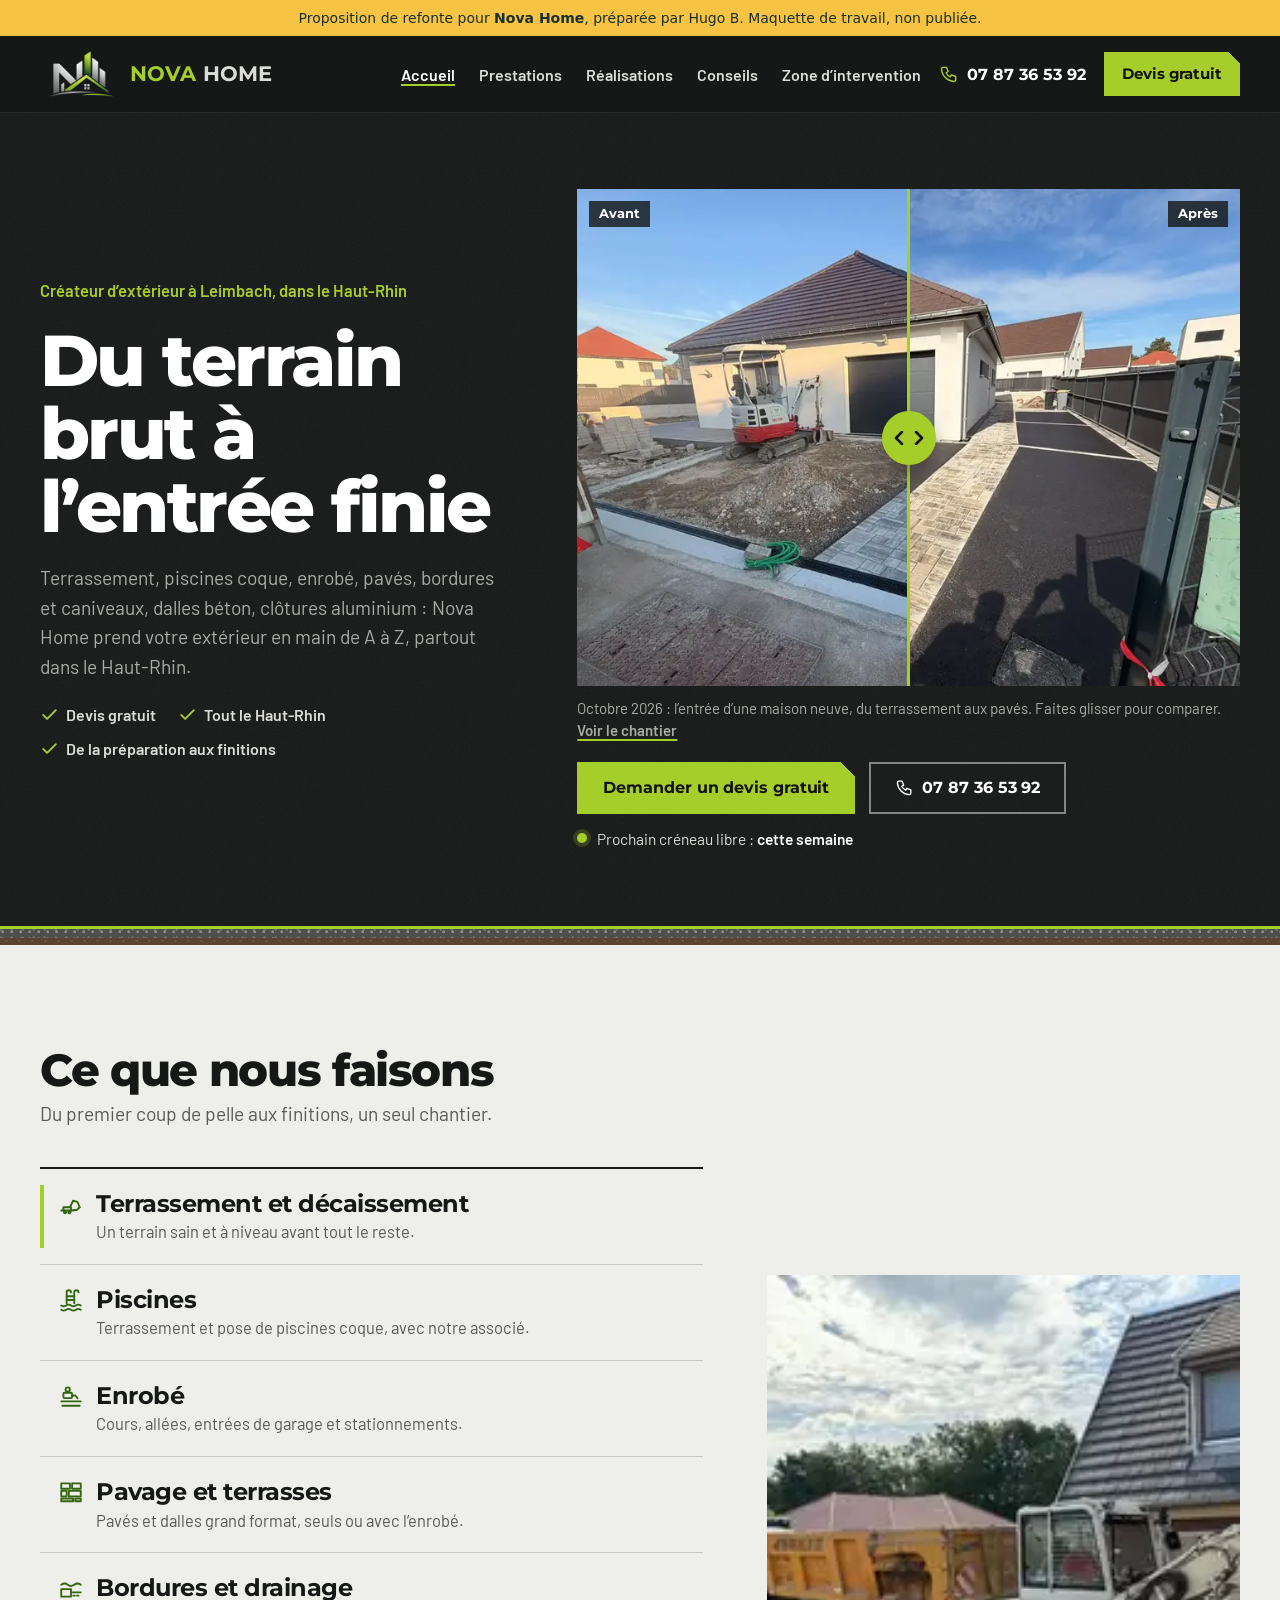
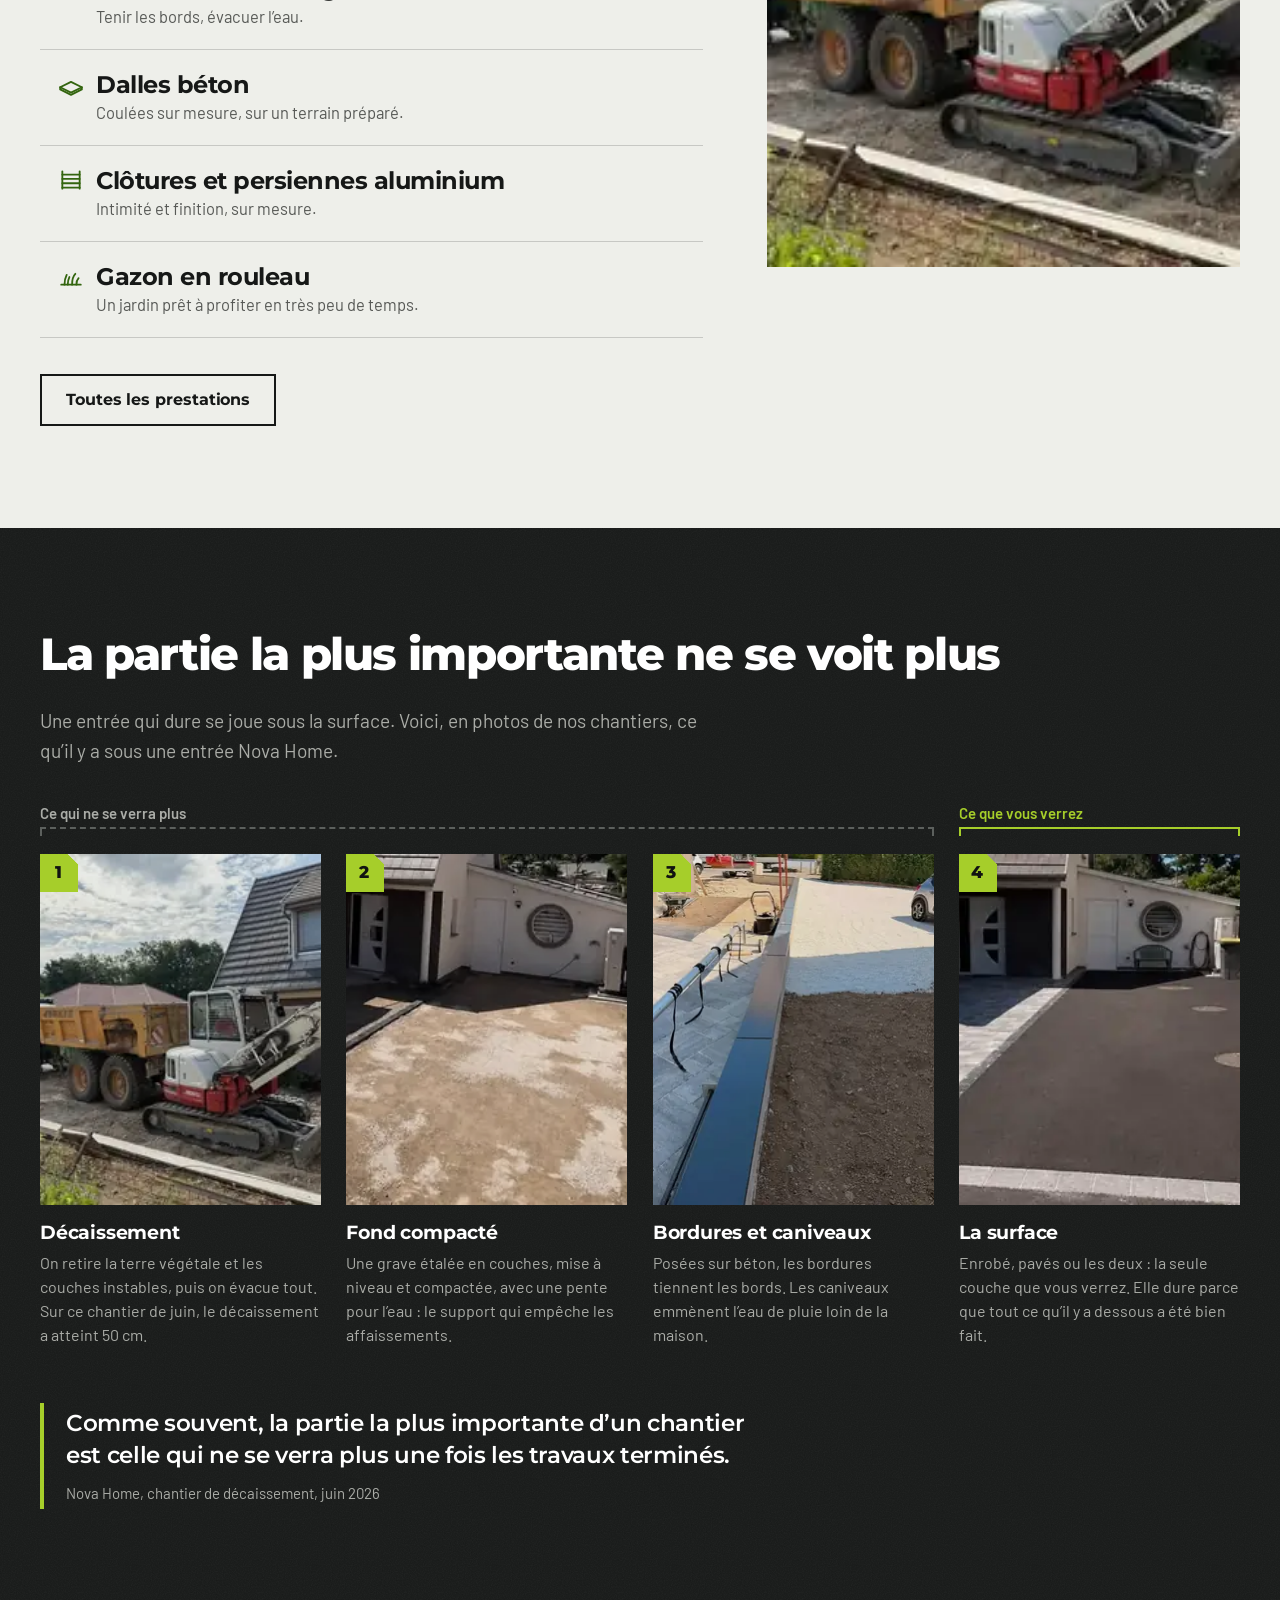
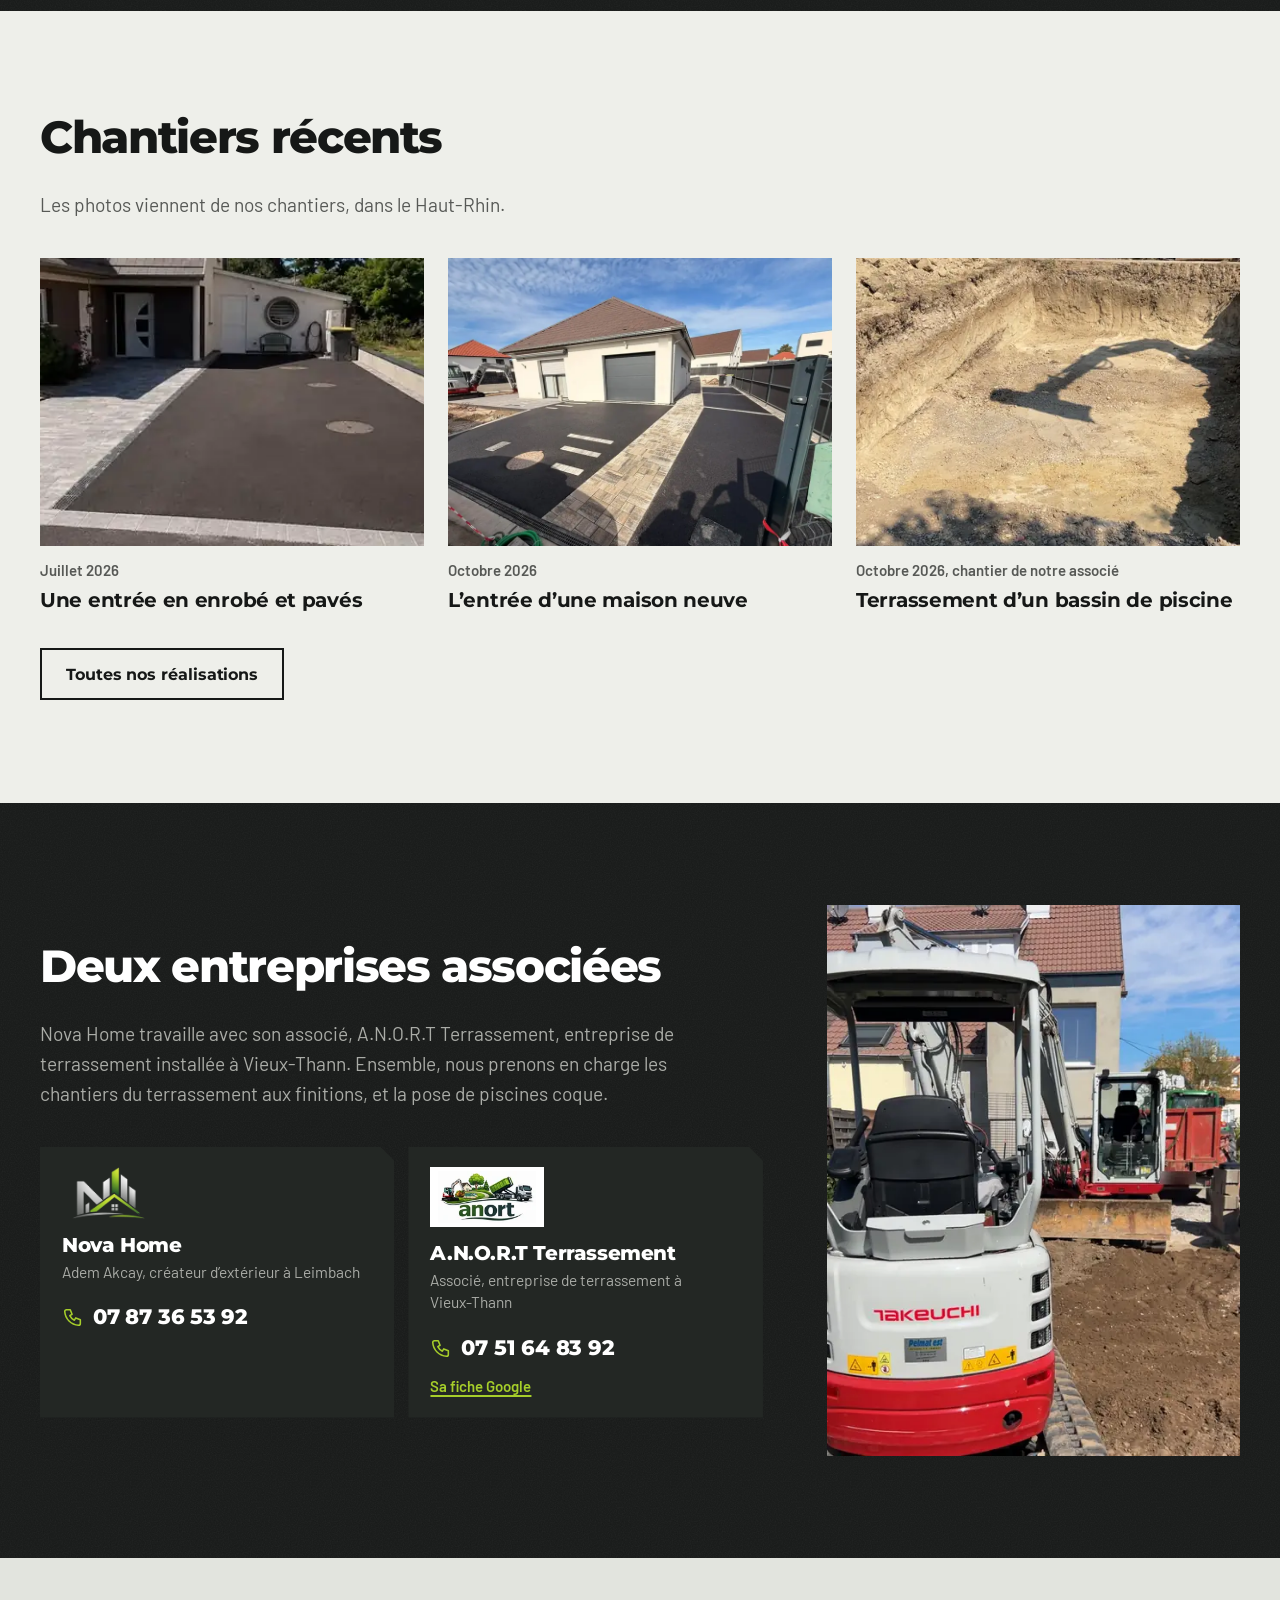
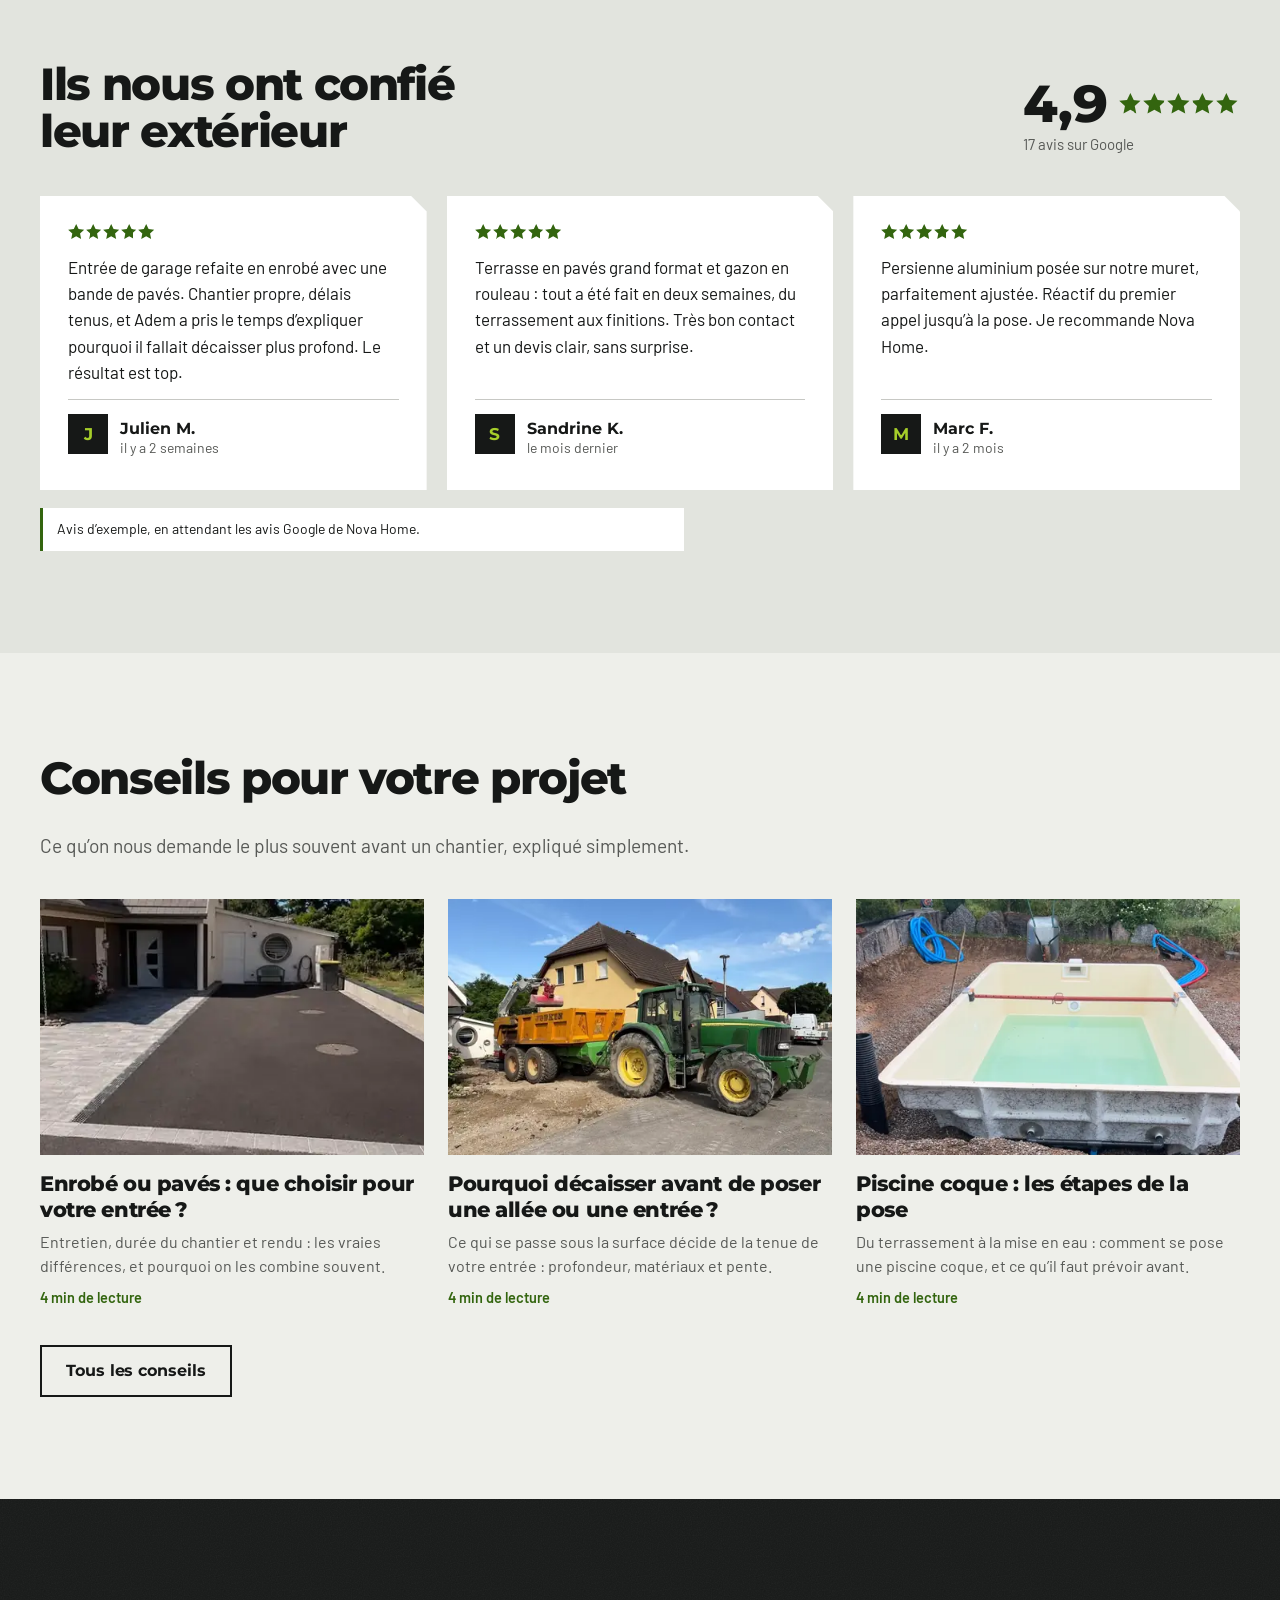
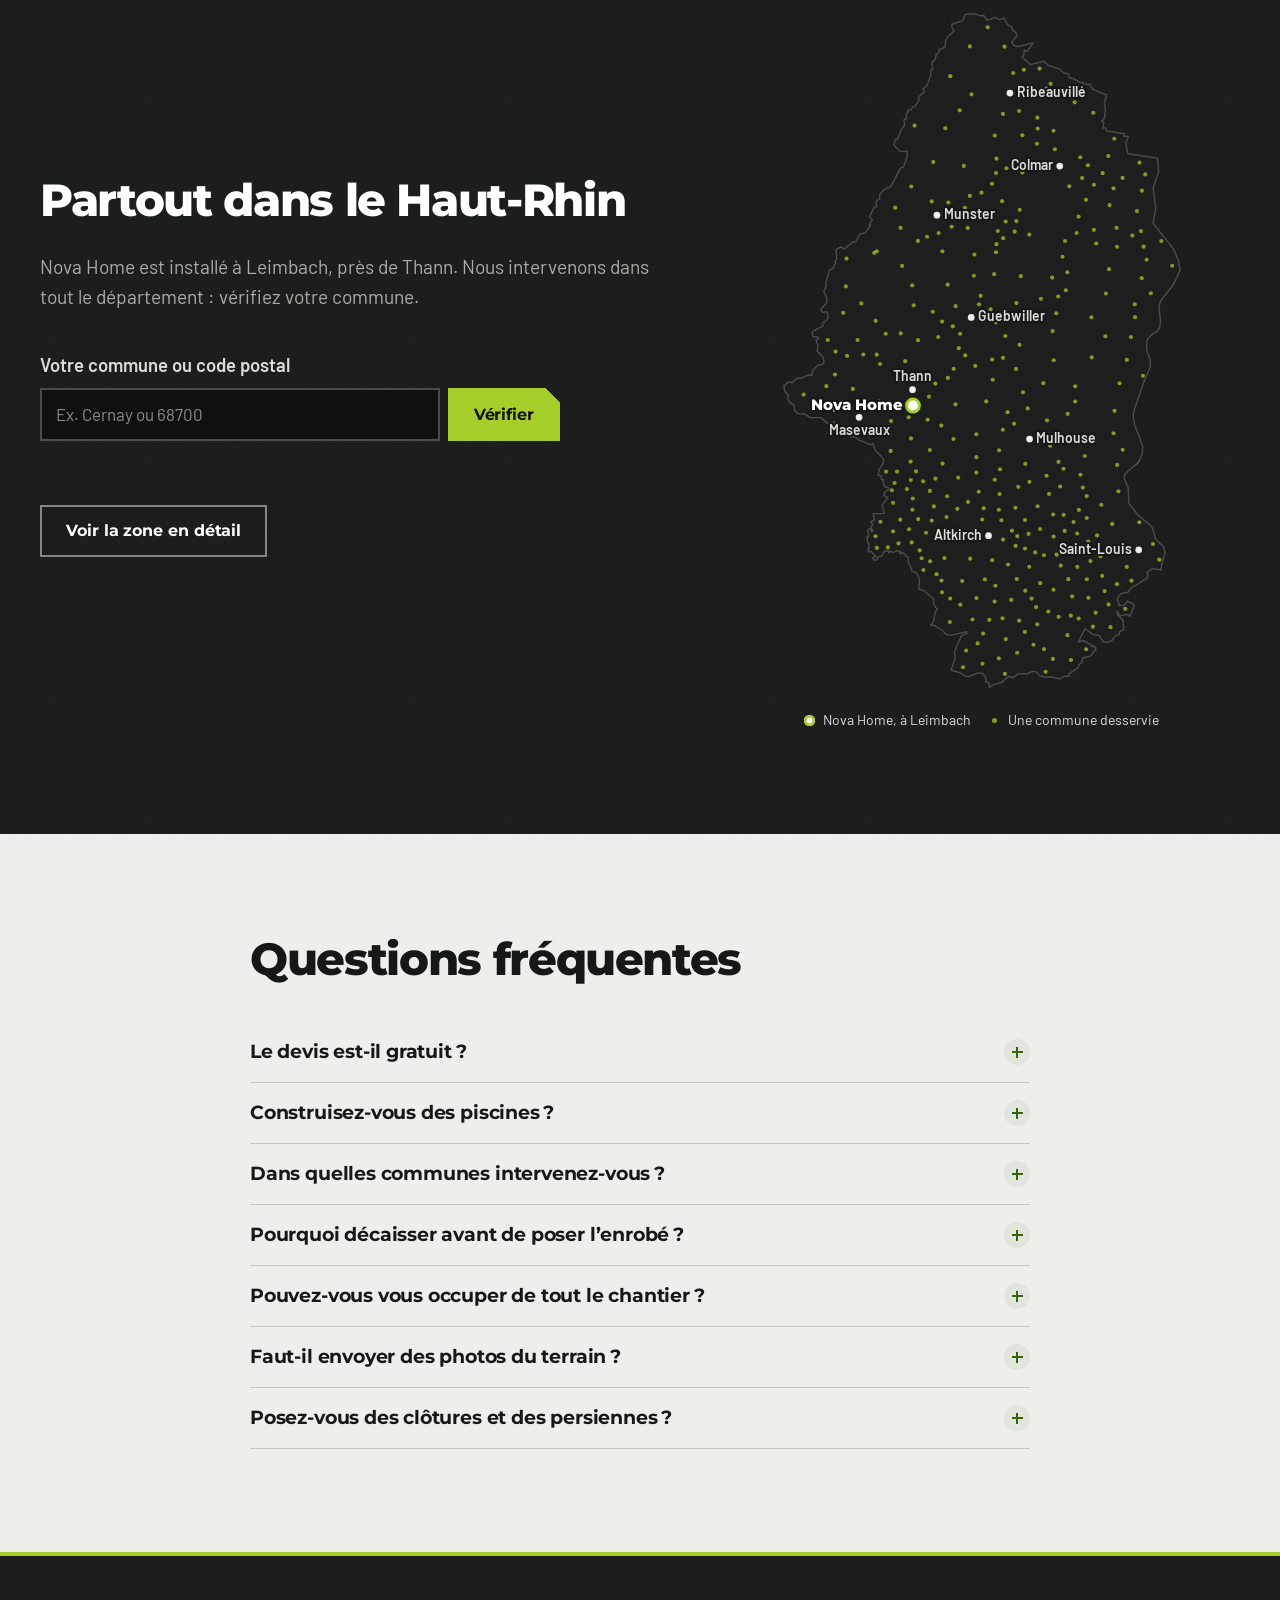
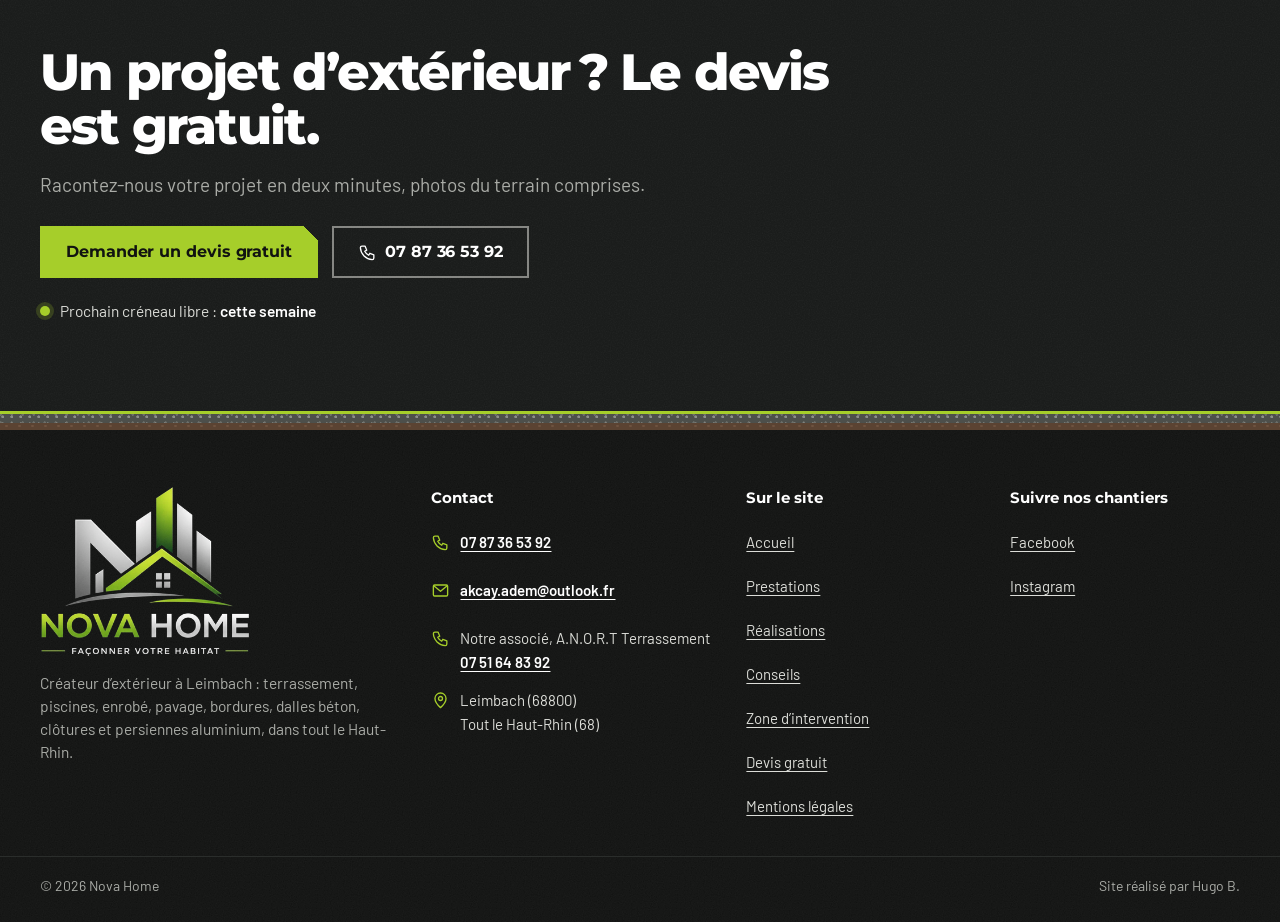
==== commit 9028978c: "Photos de l'associé A.N.O.R.T : piscines et 8 nouveaux chantiers Bassin de piscine creusé, gazon au " ====
--- a/index.html
+++ b/index.html
@@ -28,11 +28,11 @@
 <a class="pv-skip" href="#contenu">Aller au contenu</a><aside class="pv-demo-bar pv-demo-bar--maquette" aria-label="Maquette"><span>Proposition de refonte pour <strong>Nova Home</strong>, préparée par Hugo B. Maquette de travail, non publiée.</span></aside><header class="pv-nav nv-nav"><div class="pv-in pv-nav-in"><a class="pv-logo nv-logo" href="index.html"><img class="nv-logo-embleme" src="assets/img/logo-embleme-210.webp" alt="" width="208" height="120" decoding="async"><span class="nv-logo-mot"><span class="nv-logo-nova">Nova</span> <span class="nv-logo-home">Home</span></span><span class="pv-sr">, retour à l'accueil</span></a><nav class="pv-menu-nav nv-menu" id="pv-menu" aria-label="Menu principal"><ul class="pv-links"><li><a href="index.html" aria-current="page">Accueil</a></li><li><a href="prestations.html">Prestations</a></li><li><a href="realisations.html">Réalisations</a></li><li><a href="conseils.html">Conseils</a></li><li><a href="zone-intervention.html">Zone d’intervention</a></li><li class="nv-lien-devis"><a href="contact.html">Devis gratuit</a></li></ul></nav><a class="nv-nav-tel" href="tel:+33787365392"><svg class="nv-picto" viewBox="0 0 24 24" aria-hidden="true" focusable="false"><path d="M5 4h4l2 5-2.5 1.5a11 11 0 005 5L15 13l5 2v4a2 2 0 01-2 2A16 16 0 013 6a2 2 0 012-2"/></svg><span>07 87 36 53 92</span></a><a class="pv-btn pv-btn--sm nv-nav-cta" href="contact.html">Devis gratuit</a><button class="pv-burger-btn" type="button" aria-expanded="false" aria-controls="pv-menu" data-label-fermer="Fermer le menu"><span class="pv-burger" aria-hidden="true"><i></i><i></i><i></i></span><span class="pv-sr">Menu</span></button></div></header><div class="pv-annonce" data-pv-annonce role="region" aria-label="Annonce" hidden><div class="pv-in"><p data-pv-annonce-texte></p></div></div>
 <main id="contenu" tabindex="-1">
 <section class="nv-hero nv-sombre" aria-labelledby="titre-page"><div class="pv-in nv-hero-grille"><div class="nv-hero-texte"><p class="nv-hero-sur">Créateur d’extérieur à Leimbach, dans le Haut-Rhin</p><h1 class="pv-title" id="titre-page">Du terrain brut à l’entrée finie</h1><p class="pv-lead">Terrassement, piscines coque, enrobé, pavés, bordures et caniveaux, dalles béton, clôtures aluminium : Nova Home prend votre extérieur en main de A à Z, partout dans le Haut-Rhin.</p><ul class="nv-atouts"><li><svg class="nv-picto" viewBox="0 0 24 24" aria-hidden="true" focusable="false"><path d="M4 12.5l5 5L20 6.5"/></svg><span>Devis gratuit</span></li><li><svg class="nv-picto" viewBox="0 0 24 24" aria-hidden="true" focusable="false"><path d="M4 12.5l5 5L20 6.5"/></svg><span>Tout le Haut-Rhin</span></li><li><svg class="nv-picto" viewBox="0 0 24 24" aria-hidden="true" focusable="false"><path d="M4 12.5l5 5L20 6.5"/></svg><span>De la préparation aux finitions</span></li></ul></div><figure class="nv-hero-comparo"><div class="nv-aa" data-nv-aa data-nv-aa-inviter><div class="nv-aa-cadre"><img class="nv-aa-img nv-aa-apres" src="assets/img/entree-maison-neuve-apres-1440.webp" srcset="assets/img/entree-maison-neuve-apres-320.webp 320w, assets/img/entree-maison-neuve-apres-480.webp 480w, assets/img/entree-maison-neuve-apres-640.webp 640w, assets/img/entree-maison-neuve-apres-800.webp 800w, assets/img/entree-maison-neuve-apres-960.webp 960w, assets/img/entree-maison-neuve-apres-1440.webp 1440w, assets/img/entree-maison-neuve-apres-1908.webp 1908w" sizes="(min-width: 1240px) 656px, (min-width: 980px) 55vw, 100vw" alt="Après : entrée en enrobé noir avec une bande de pavés, caniveau devant le garage et places de stationnement" width="1440" height="1080" fetchpriority="high" decoding="async"><div class="nv-aa-voile"><img class="nv-aa-img nv-aa-avant" src="assets/img/entree-maison-neuve-avant-1440.webp" srcset="assets/img/entree-maison-neuve-avant-480.webp 480w, assets/img/entree-maison-neuve-avant-640.webp 640w, assets/img/entree-maison-neuve-avant-800.webp 800w, assets/img/entree-maison-neuve-avant-960.webp 960w, assets/img/entree-maison-neuve-avant-1440.webp 1440w, assets/img/entree-maison-neuve-avant-1908.webp 1908w" sizes="(min-width: 1240px) 656px, (min-width: 980px) 55vw, 100vw" alt="Avant : la maison neuve, terrain en terre devant le garage, mini-pelle sur le chantier" width="1440" height="1080" decoding="async"></div><span class="nv-aa-tag nv-aa-tag--avant" aria-hidden="true">Avant</span><span class="nv-aa-tag nv-aa-tag--apres" aria-hidden="true">Après</span><span class="nv-aa-ligne" aria-hidden="true"><span class="nv-aa-poignee"></span></span></div><input class="nv-aa-curseur" type="range" min="0" max="100" value="50" step="1" aria-label="Comparer l’entrée avant et après les travaux" aria-valuetext="Moitié avant, moitié après"></div><figcaption class="nv-hero-legende"><span class="nv-hero-legende-txt">Octobre 2026 : l’entrée d’une maison neuve, du terrassement aux pavés.</span> <span class="nv-consigne">Faites glisser pour comparer.</span> <a href="realisations.html#entree-maison-neuve">Voir le chantier</a></figcaption></figure><div class="nv-hero-actions"><p class="pv-actions"><a class="pv-btn" href="contact.html"><span>Demander un devis gratuit</span></a><a class="pv-btn pv-btn--ghost" href="tel:+33787365392"><svg class="nv-picto nv-picto--btn" viewBox="0 0 24 24" aria-hidden="true" focusable="false"><path d="M5 4h4l2 5-2.5 1.5a11 11 0 005 5L15 13l5 2v4a2 2 0 01-2 2A16 16 0 013 6a2 2 0 012-2"/></svg><span><span class="pv-sr">Appeler le </span>07 87 36 53 92</span></a></p><p class="nv-dispo" data-nv-dispo><span class="nv-dispo-point" aria-hidden="true"></span><span>Prochain créneau libre : <strong data-nv-dispo-texte>semaine du 16 novembre</strong></span></p></div></div><div class="nv-strates" aria-hidden="true"><i></i><i></i><i></i></div></section>
-<section class="pv-sec nv-sec-presta" aria-labelledby="titre-prestations"><div class="pv-in"><h2 class="pv-h" id="titre-prestations">Ce que nous faisons</h2><p class="pv-lead">Du premier coup de pelle aux finitions, un seul chantier.</p><div class="nv-presta-grille"><div><ul class="nv-presta-liste" role="list"><li class="nv-presta" data-nv-presta="0"><a class="nv-presta-lien" href="prestations.html#terrassement"><span class="nv-presta-vignette"><img class="nv-presta-vimg" src="assets/img/decaissement-mini-pelle-960.webp" srcset="assets/img/decaissement-mini-pelle-320.webp 320w, assets/img/decaissement-mini-pelle-480.webp 480w, assets/img/decaissement-mini-pelle-640.webp 640w, assets/img/decaissement-mini-pelle-960.webp 960w, assets/img/decaissement-mini-pelle-1200.webp 1200w" sizes="84px" alt="Mini-pelle et tracteur avec benne pendant un décaissement devant une maison" width="960" height="720" loading="lazy" decoding="async"></span><span class="nv-presta-texte"><span class="nv-presta-titre"><svg class="nv-picto" viewBox="0 0 24 24" aria-hidden="true" focusable="false"><path d="M3 18h11"/><path d="M5 18v-3h7v3"/><circle cx="6.5" cy="19.5" r="1"/><circle cx="10.5" cy="19.5" r="1"/><path d="M11 15l3-6 4 1 2 5"/><path d="M20 15l-2.5 2.5h-3"/></svg>Terrassement et décaissement</span><span class="nv-presta-court">Un terrain sain et à niveau avant tout le reste.</span></span></a></li><li class="nv-presta" data-nv-presta="1"><a class="nv-presta-lien" href="prestations.html#piscine"><span class="nv-presta-vignette"><img class="nv-presta-vimg" src="assets/img/piscine-coque-pose-960.webp" srcset="assets/img/piscine-coque-pose-320.webp 320w, assets/img/piscine-coque-pose-480.webp 480w, assets/img/piscine-coque-pose-640.webp 640w, assets/img/piscine-coque-pose-960.webp 960w, assets/img/piscine-coque-pose-1242.webp 1242w" sizes="84px" alt="Coque de piscine posée dans son trou de terrassement, au milieu d’un jardin arboré" width="960" height="720" loading="lazy" decoding="async"></span><span class="nv-presta-texte"><span class="nv-presta-titre"><svg class="nv-picto" viewBox="0 0 24 24" aria-hidden="true" focusable="false"><path d="M3 17c1.5 1 3 1 4.5 0s3-1 4.5 0 3 1 4.5 0 3-1 4.5 0"/><path d="M3 21c1.5 1 3 1 4.5 0s3-1 4.5 0 3 1 4.5 0 3-1 4.5 0"/><path d="M8 15V5a2 2 0 014 0"/><path d="M15 15V5a2 2 0 014 0"/><path d="M8 8.5h7M8 12h7"/></svg>Piscines</span><span class="nv-presta-court">Terrassement et pose de piscines coque, avec notre associé.</span></span></a></li><li class="nv-presta" data-nv-presta="2"><a class="nv-presta-lien" href="prestations.html#enrobe"><span class="nv-presta-vignette"><img class="nv-presta-vimg" src="assets/img/entree-maison-neuve-apres-960.webp" srcset="assets/img/entree-maison-neuve-apres-320.webp 320w, assets/img/entree-maison-neuve-apres-480.webp 480w, assets/img/entree-maison-neuve-apres-640.webp 640w, assets/img/entree-maison-neuve-apres-800.webp 800w, assets/img/entree-maison-neuve-apres-960.webp 960w, assets/img/entree-maison-neuve-apres-1440.webp 1440w, assets/img/entree-maison-neuve-apres-1908.webp 1908w" sizes="84px" alt="Entrée de maison neuve en enrobé, avec bande de pavés et caniveau devant le garage" width="960" height="720" loading="lazy" decoding="async"></span><span class="nv-presta-texte"><span class="nv-presta-titre"><svg class="nv-picto" viewBox="0 0 24 24" aria-hidden="true" focusable="false"><path d="M3 17h18"/><path d="M4 21h16"/><rect x="5" y="9" width="8" height="5" rx="1"/><path d="M13 11.5h3l2 2.5"/><circle cx="9" cy="6" r="2"/></svg>Enrobé</span><span class="nv-presta-court">Cours, allées, entrées de garage et stationnements.</span></span></a></li><li class="nv-presta" data-nv-presta="3"><a class="nv-presta-lien" href="prestations.html#pavage"><span class="nv-presta-vignette"><img class="nv-presta-vimg" src="assets/img/entree-enrobe-paves-grand-format-960.webp" srcset="assets/img/entree-enrobe-paves-grand-format-320.webp 320w, assets/img/entree-enrobe-paves-grand-format-480.webp 480w, assets/img/entree-enrobe-paves-grand-format-640.webp 640w, assets/img/entree-enrobe-paves-grand-format-960.webp 960w, assets/img/entree-enrobe-paves-grand-format-1440.webp 1440w" sizes="84px" alt="Terrasse en pavés gris grand format posés en opus" width="960" height="1056" loading="lazy" decoding="async"></span><span class="nv-presta-texte"><span class="nv-presta-titre"><svg class="nv-picto" viewBox="0 0 24 24" aria-hidden="true" focusable="false"><rect x="3" y="4" width="8" height="5"/><rect x="13" y="4" width="8" height="5"/><rect x="3" y="11" width="5" height="5"/><rect x="10" y="11" width="11" height="5"/><rect x="3" y="18" width="11" height="2.5"/><rect x="16" y="18" width="5" height="2.5"/></svg>Pavage et terrasses</span><span class="nv-presta-court">Pavés et dalles grand format, seuls ou avec l’enrobé.</span></span></a></li><li class="nv-presta" data-nv-presta="4"><a class="nv-presta-lien" href="prestations.html#bordures"><span class="nv-presta-vignette"><img class="nv-presta-vimg" src="assets/img/entree-enrobe-bordure-960.webp" srcset="assets/img/entree-enrobe-bordure-320.webp 320w, assets/img/entree-enrobe-bordure-480.webp 480w, assets/img/entree-enrobe-bordure-640.webp 640w, assets/img/entree-enrobe-bordure-960.webp 960w, assets/img/entree-enrobe-bordure-1440.webp 1440w" sizes="84px" alt="Bordure posée entre une allée en pavés et la terre, avant l’enrobé" width="960" height="1056" loading="lazy" decoding="async"></span><span class="nv-presta-texte"><span class="nv-presta-titre"><svg class="nv-picto" viewBox="0 0 24 24" aria-hidden="true" focusable="false"><path d="M3 13h9v7H3z"/><path d="M12 16h9"/><path d="M14 19h1.5M17.5 19H19"/><path d="M3 9c2-1.5 4-1.5 6 0s4 1.5 6 0 4-1.5 6 0"/></svg>Bordures et drainage</span><span class="nv-presta-court">Tenir les bords, évacuer l’eau.</span></span></a></li><li class="nv-presta" data-nv-presta="5"><a class="nv-presta-lien" href="prestations.html#dalle"><span class="nv-presta-vignette"><img class="nv-presta-vimg" src="assets/img/dalle-beton-finie-960.webp" srcset="assets/img/dalle-beton-finie-320.webp 320w, assets/img/dalle-beton-finie-480.webp 480w, assets/img/dalle-beton-finie-640.webp 640w, assets/img/dalle-beton-finie-960.webp 960w, assets/img/dalle-beton-finie-1440.webp 1440w" sizes="84px" alt="Dalle béton fraîchement coulée dans son coffrage, au fond d’un jardin" width="960" height="720" loading="lazy" decoding="async"></span><span class="nv-presta-texte"><span class="nv-presta-titre"><svg class="nv-picto" viewBox="0 0 24 24" aria-hidden="true" focusable="false"><path d="M2 15l10-5 10 5-10 5z"/><path d="M2 15v2l10 5 10-5v-2"/></svg>Dalles béton</span><span class="nv-presta-court">Coulées sur mesure, sur un terrain préparé.</span></span></a></li><li class="nv-presta" data-nv-presta="6"><a class="nv-presta-lien" href="prestations.html#clotures"><span class="nv-presta-vignette"><img class="nv-presta-vimg" src="assets/img/persienne-alu-muret-960.webp" srcset="assets/img/persienne-alu-muret-320.webp 320w, assets/img/persienne-alu-muret-480.webp 480w, assets/img/persienne-alu-muret-640.webp 640w, assets/img/persienne-alu-muret-960.webp 960w, assets/img/persienne-alu-muret-1440.webp 1440w, assets/img/persienne-alu-muret-1600.webp 1600w" sizes="84px" alt="Persienne aluminium gris anthracite posée sur un muret le long d’une allée" width="960" height="720" loading="lazy" decoding="async"></span><span class="nv-presta-texte"><span class="nv-presta-titre"><svg class="nv-picto" viewBox="0 0 24 24" aria-hidden="true" focusable="false"><path d="M4 4v16M20 4v16"/><path d="M4 7h16M4 11h16M4 15h16M4 19h16"/></svg>Clôtures et persiennes aluminium</span><span class="nv-presta-court">Intimité et finition, sur mesure.</span></span></a></li><li class="nv-presta" data-nv-presta="7"><a class="nv-presta-lien" href="prestations.html#gazon"><span class="nv-presta-vignette"><img class="nv-presta-vimg" src="assets/img/gazon-de-placage-pose-960.webp" srcset="assets/img/gazon-de-placage-pose-320.webp 320w, assets/img/gazon-de-placage-pose-480.webp 480w, assets/img/gazon-de-placage-pose-640.webp 640w, assets/img/gazon-de-placage-pose-960.webp 960w, assets/img/gazon-de-placage-pose-1152.webp 1152w" sizes="84px" alt="Gazon de placage fraîchement posé dans un jardin, bordé de pavés" width="960" height="1292" loading="lazy" decoding="async"></span><span class="nv-presta-texte"><span class="nv-presta-titre"><svg class="nv-picto" viewBox="0 0 24 24" aria-hidden="true" focusable="false"><path d="M3 20h18"/><path d="M6 20c0-4 1-7 2-9M9 20c0-3 .5-5 1.5-7M13 20c0-4 1-8 3-10M17 20c0-3 1-5 2-6"/></svg>Gazon en rouleau</span><span class="nv-presta-court">Un jardin prêt à profiter en très peu de temps.</span></span></a></li></ul></div><div class="nv-presta-vitrine" aria-hidden="true"><div class="nv-vitrine est-active" data-nv-vitrine="0"><img class="nv-vitrine-img" src="assets/img/decaissement-mini-pelle-960.webp" srcset="assets/img/decaissement-mini-pelle-320.webp 320w, assets/img/decaissement-mini-pelle-480.webp 480w, assets/img/decaissement-mini-pelle-640.webp 640w, assets/img/decaissement-mini-pelle-960.webp 960w, assets/img/decaissement-mini-pelle-1200.webp 1200w" sizes="(min-width: 1180px) 500px, 42vw" alt="Mini-pelle et tracteur avec benne pendant un décaissement devant une maison" width="960" height="720" loading="lazy" decoding="async"></div><div class="nv-vitrine" data-nv-vitrine="1"><img class="nv-vitrine-img" data-src="assets/img/piscine-coque-pose-960.webp" data-srcset="assets/img/piscine-coque-pose-320.webp 320w, assets/img/piscine-coque-pose-480.webp 480w, assets/img/piscine-coque-pose-640.webp 640w, assets/img/piscine-coque-pose-960.webp 960w, assets/img/piscine-coque-pose-1242.webp 1242w" sizes="(min-width: 1180px) 500px, 42vw" alt="Coque de piscine posée dans son trou de terrassement, au milieu d’un jardin arboré" width="960" height="720" loading="lazy" decoding="async"></div><div class="nv-vitrine" data-nv-vitrine="2"><img class="nv-vitrine-img" data-src="assets/img/entree-maison-neuve-apres-960.webp" data-srcset="assets/img/entree-maison-neuve-apres-320.webp 320w, assets/img/entree-maison-neuve-apres-480.webp 480w, assets/img/entree-maison-neuve-apres-640.webp 640w, assets/img/entree-maison-neuve-apres-800.webp 800w, assets/img/entree-maison-neuve-apres-960.webp 960w, assets/img/entree-maison-neuve-apres-1440.webp 1440w, assets/img/entree-maison-neuve-apres-1908.webp 1908w" sizes="(min-width: 1180px) 500px, 42vw" alt="Entrée de maison neuve en enrobé, avec bande de pavés et caniveau devant le garage" width="960" height="720" loading="lazy" decoding="async"></div><div class="nv-vitrine" data-nv-vitrine="3"><img class="nv-vitrine-img" data-src="assets/img/entree-enrobe-paves-grand-format-960.webp" data-srcset="assets/img/entree-enrobe-paves-grand-format-320.webp 320w, assets/img/entree-enrobe-paves-grand-format-480.webp 480w, assets/img/entree-enrobe-paves-grand-format-640.webp 640w, assets/img/entree-enrobe-paves-grand-format-960.webp 960w, assets/img/entree-enrobe-paves-grand-format-1440.webp 1440w" sizes="(min-width: 1180px) 500px, 42vw" alt="Terrasse en pavés gris grand format posés en opus" width="960" height="1056" loading="lazy" decoding="async"></div><div class="nv-vitrine" data-nv-vitrine="4"><img class="nv-vitrine-img" data-src="assets/img/entree-enrobe-bordure-960.webp" data-srcset="assets/img/entree-enrobe-bordure-320.webp 320w, assets/img/entree-enrobe-bordure-480.webp 480w, assets/img/entree-enrobe-bordure-640.webp 640w, assets/img/entree-enrobe-bordure-960.webp 960w, assets/img/entree-enrobe-bordure-1440.webp 1440w" sizes="(min-width: 1180px) 500px, 42vw" alt="Bordure posée entre une allée en pavés et la terre, avant l’enrobé" width="960" height="1056" loading="lazy" decoding="async"></div><div class="nv-vitrine" data-nv-vitrine="5"><img class="nv-vitrine-img" data-src="assets/img/dalle-beton-finie-960.webp" data-srcset="assets/img/dalle-beton-finie-320.webp 320w, assets/img/dalle-beton-finie-480.webp 480w, assets/img/dalle-beton-finie-640.webp 640w, assets/img/dalle-beton-finie-960.webp 960w, assets/img/dalle-beton-finie-1440.webp 1440w" sizes="(min-width: 1180px) 500px, 42vw" alt="Dalle béton fraîchement coulée dans son coffrage, au fond d’un jardin" width="960" height="720" loading="lazy" decoding="async"></div><div class="nv-vitrine" data-nv-vitrine="6"><img class="nv-vitrine-img" data-src="assets/img/persienne-alu-muret-960.webp" data-srcset="assets/img/persienne-alu-muret-320.webp 320w, assets/img/persienne-alu-muret-480.webp 480w, assets/img/persienne-alu-muret-640.webp 640w, assets/img/persienne-alu-muret-960.webp 960w, assets/img/persienne-alu-muret-1440.webp 1440w, assets/img/persienne-alu-muret-1600.webp 1600w" sizes="(min-width: 1180px) 500px, 42vw" alt="Persienne aluminium gris anthracite posée sur un muret le long d’une allée" width="960" height="720" loading="lazy" decoding="async"></div><div class="nv-vitrine" data-nv-vitrine="7"><img class="nv-vitrine-img" data-src="assets/img/gazon-de-placage-pose-960.webp" data-srcset="assets/img/gazon-de-placage-pose-320.webp 320w, assets/img/gazon-de-placage-pose-480.webp 480w, assets/img/gazon-de-placage-pose-640.webp 640w, assets/img/gazon-de-placage-pose-960.webp 960w, assets/img/gazon-de-placage-pose-1152.webp 1152w" sizes="(min-width: 1180px) 500px, 42vw" alt="Gazon de placage fraîchement posé dans un jardin, bordé de pavés" width="960" height="1292" loading="lazy" decoding="async"></div></div></div><p class="pv-more"><a class="pv-btn pv-btn--ghost" href="prestations.html"><span>Toutes les prestations</span></a></p></div></section>
+<section class="pv-sec nv-sec-presta" aria-labelledby="titre-prestations"><div class="pv-in"><h2 class="pv-h" id="titre-prestations">Ce que nous faisons</h2><p class="pv-lead">Du premier coup de pelle aux finitions, un seul chantier.</p><div class="nv-presta-grille"><div><ul class="nv-presta-liste" role="list"><li class="nv-presta" data-nv-presta="0"><a class="nv-presta-lien" href="prestations.html#terrassement"><span class="nv-presta-vignette"><img class="nv-presta-vimg" src="assets/img/decaissement-mini-pelle-960.webp" srcset="assets/img/decaissement-mini-pelle-320.webp 320w, assets/img/decaissement-mini-pelle-480.webp 480w, assets/img/decaissement-mini-pelle-640.webp 640w, assets/img/decaissement-mini-pelle-960.webp 960w, assets/img/decaissement-mini-pelle-1200.webp 1200w" sizes="84px" alt="Mini-pelle et tracteur avec benne pendant un décaissement devant une maison" width="960" height="720" loading="lazy" decoding="async"></span><span class="nv-presta-texte"><span class="nv-presta-titre"><svg class="nv-picto" viewBox="0 0 24 24" aria-hidden="true" focusable="false"><path d="M3 18h11"/><path d="M5 18v-3h7v3"/><circle cx="6.5" cy="19.5" r="1"/><circle cx="10.5" cy="19.5" r="1"/><path d="M11 15l3-6 4 1 2 5"/><path d="M20 15l-2.5 2.5h-3"/></svg>Terrassement et décaissement</span><span class="nv-presta-court">Un terrain sain et à niveau avant tout le reste.</span></span></a></li><li class="nv-presta" data-nv-presta="1"><a class="nv-presta-lien" href="prestations.html#piscine"><span class="nv-presta-vignette"><img class="nv-presta-vimg" src="assets/img/piscine-coque-terminee-960.webp" srcset="assets/img/piscine-coque-terminee-320.webp 320w, assets/img/piscine-coque-terminee-480.webp 480w, assets/img/piscine-coque-terminee-640.webp 640w, assets/img/piscine-coque-terminee-960.webp 960w, assets/img/piscine-coque-terminee-1242.webp 1242w" sizes="84px" alt="Piscine coque terminée et en eau, dans un jardin au terrain remis à niveau" width="960" height="720" loading="lazy" decoding="async"></span><span class="nv-presta-texte"><span class="nv-presta-titre"><svg class="nv-picto" viewBox="0 0 24 24" aria-hidden="true" focusable="false"><path d="M3 17c1.5 1 3 1 4.5 0s3-1 4.5 0 3 1 4.5 0 3-1 4.5 0"/><path d="M3 21c1.5 1 3 1 4.5 0s3-1 4.5 0 3 1 4.5 0 3-1 4.5 0"/><path d="M8 15V5a2 2 0 014 0"/><path d="M15 15V5a2 2 0 014 0"/><path d="M8 8.5h7M8 12h7"/></svg>Piscines</span><span class="nv-presta-court">Terrassement et pose de piscines coque, avec notre associé.</span></span></a></li><li class="nv-presta" data-nv-presta="2"><a class="nv-presta-lien" href="prestations.html#enrobe"><span class="nv-presta-vignette"><img class="nv-presta-vimg" src="assets/img/entree-maison-neuve-apres-960.webp" srcset="assets/img/entree-maison-neuve-apres-320.webp 320w, assets/img/entree-maison-neuve-apres-480.webp 480w, assets/img/entree-maison-neuve-apres-640.webp 640w, assets/img/entree-maison-neuve-apres-800.webp 800w, assets/img/entree-maison-neuve-apres-960.webp 960w, assets/img/entree-maison-neuve-apres-1440.webp 1440w, assets/img/entree-maison-neuve-apres-1908.webp 1908w" sizes="84px" alt="Entrée de maison neuve en enrobé, avec bande de pavés et caniveau devant le garage" width="960" height="720" loading="lazy" decoding="async"></span><span class="nv-presta-texte"><span class="nv-presta-titre"><svg class="nv-picto" viewBox="0 0 24 24" aria-hidden="true" focusable="false"><path d="M3 17h18"/><path d="M4 21h16"/><rect x="5" y="9" width="8" height="5" rx="1"/><path d="M13 11.5h3l2 2.5"/><circle cx="9" cy="6" r="2"/></svg>Enrobé</span><span class="nv-presta-court">Cours, allées, entrées de garage et stationnements.</span></span></a></li><li class="nv-presta" data-nv-presta="3"><a class="nv-presta-lien" href="prestations.html#pavage"><span class="nv-presta-vignette"><img class="nv-presta-vimg" src="assets/img/entree-enrobe-paves-grand-format-960.webp" srcset="assets/img/entree-enrobe-paves-grand-format-320.webp 320w, assets/img/entree-enrobe-paves-grand-format-480.webp 480w, assets/img/entree-enrobe-paves-grand-format-640.webp 640w, assets/img/entree-enrobe-paves-grand-format-960.webp 960w, assets/img/entree-enrobe-paves-grand-format-1440.webp 1440w" sizes="84px" alt="Terrasse en pavés gris grand format posés en opus" width="960" height="1056" loading="lazy" decoding="async"></span><span class="nv-presta-texte"><span class="nv-presta-titre"><svg class="nv-picto" viewBox="0 0 24 24" aria-hidden="true" focusable="false"><rect x="3" y="4" width="8" height="5"/><rect x="13" y="4" width="8" height="5"/><rect x="3" y="11" width="5" height="5"/><rect x="10" y="11" width="11" height="5"/><rect x="3" y="18" width="11" height="2.5"/><rect x="16" y="18" width="5" height="2.5"/></svg>Pavage et terrasses</span><span class="nv-presta-court">Pavés et dalles grand format, seuls ou avec l’enrobé.</span></span></a></li><li class="nv-presta" data-nv-presta="4"><a class="nv-presta-lien" href="prestations.html#bordures"><span class="nv-presta-vignette"><img class="nv-presta-vimg" src="assets/img/entree-enrobe-bordure-960.webp" srcset="assets/img/entree-enrobe-bordure-320.webp 320w, assets/img/entree-enrobe-bordure-480.webp 480w, assets/img/entree-enrobe-bordure-640.webp 640w, assets/img/entree-enrobe-bordure-960.webp 960w, assets/img/entree-enrobe-bordure-1440.webp 1440w" sizes="84px" alt="Bordure posée entre une allée en pavés et la terre, avant l’enrobé" width="960" height="1056" loading="lazy" decoding="async"></span><span class="nv-presta-texte"><span class="nv-presta-titre"><svg class="nv-picto" viewBox="0 0 24 24" aria-hidden="true" focusable="false"><path d="M3 13h9v7H3z"/><path d="M12 16h9"/><path d="M14 19h1.5M17.5 19H19"/><path d="M3 9c2-1.5 4-1.5 6 0s4 1.5 6 0 4-1.5 6 0"/></svg>Bordures et drainage</span><span class="nv-presta-court">Tenir les bords, évacuer l’eau.</span></span></a></li><li class="nv-presta" data-nv-presta="5"><a class="nv-presta-lien" href="prestations.html#dalle"><span class="nv-presta-vignette"><img class="nv-presta-vimg" src="assets/img/dalle-beton-finie-960.webp" srcset="assets/img/dalle-beton-finie-320.webp 320w, assets/img/dalle-beton-finie-480.webp 480w, assets/img/dalle-beton-finie-640.webp 640w, assets/img/dalle-beton-finie-960.webp 960w, assets/img/dalle-beton-finie-1440.webp 1440w" sizes="84px" alt="Dalle béton fraîchement coulée dans son coffrage, au fond d’un jardin" width="960" height="720" loading="lazy" decoding="async"></span><span class="nv-presta-texte"><span class="nv-presta-titre"><svg class="nv-picto" viewBox="0 0 24 24" aria-hidden="true" focusable="false"><path d="M2 15l10-5 10 5-10 5z"/><path d="M2 15v2l10 5 10-5v-2"/></svg>Dalles béton</span><span class="nv-presta-court">Coulées sur mesure, sur un terrain préparé.</span></span></a></li><li class="nv-presta" data-nv-presta="6"><a class="nv-presta-lien" href="prestations.html#clotures"><span class="nv-presta-vignette"><img class="nv-presta-vimg" src="assets/img/persienne-alu-muret-960.webp" srcset="assets/img/persienne-alu-muret-320.webp 320w, assets/img/persienne-alu-muret-480.webp 480w, assets/img/persienne-alu-muret-640.webp 640w, assets/img/persienne-alu-muret-960.webp 960w, assets/img/persienne-alu-muret-1440.webp 1440w, assets/img/persienne-alu-muret-1600.webp 1600w" sizes="84px" alt="Persienne aluminium gris anthracite posée sur un muret le long d’une allée" width="960" height="720" loading="lazy" decoding="async"></span><span class="nv-presta-texte"><span class="nv-presta-titre"><svg class="nv-picto" viewBox="0 0 24 24" aria-hidden="true" focusable="false"><path d="M4 4v16M20 4v16"/><path d="M4 7h16M4 11h16M4 15h16M4 19h16"/></svg>Clôtures et persiennes aluminium</span><span class="nv-presta-court">Intimité et finition, sur mesure.</span></span></a></li><li class="nv-presta" data-nv-presta="7"><a class="nv-presta-lien" href="prestations.html#gazon"><span class="nv-presta-vignette"><img class="nv-presta-vimg" src="assets/img/gazon-de-placage-pose-960.webp" srcset="assets/img/gazon-de-placage-pose-320.webp 320w, assets/img/gazon-de-placage-pose-480.webp 480w, assets/img/gazon-de-placage-pose-640.webp 640w, assets/img/gazon-de-placage-pose-960.webp 960w, assets/img/gazon-de-placage-pose-1152.webp 1152w" sizes="84px" alt="Gazon de placage fraîchement posé dans un jardin, bordé de pavés" width="960" height="1292" loading="lazy" decoding="async"></span><span class="nv-presta-texte"><span class="nv-presta-titre"><svg class="nv-picto" viewBox="0 0 24 24" aria-hidden="true" focusable="false"><path d="M3 20h18"/><path d="M6 20c0-4 1-7 2-9M9 20c0-3 .5-5 1.5-7M13 20c0-4 1-8 3-10M17 20c0-3 1-5 2-6"/></svg>Gazon en rouleau</span><span class="nv-presta-court">Un jardin prêt à profiter en très peu de temps.</span></span></a></li></ul></div><div class="nv-presta-vitrine" aria-hidden="true"><div class="nv-vitrine est-active" data-nv-vitrine="0"><img class="nv-vitrine-img" src="assets/img/decaissement-mini-pelle-960.webp" srcset="assets/img/decaissement-mini-pelle-320.webp 320w, assets/img/decaissement-mini-pelle-480.webp 480w, assets/img/decaissement-mini-pelle-640.webp 640w, assets/img/decaissement-mini-pelle-960.webp 960w, assets/img/decaissement-mini-pelle-1200.webp 1200w" sizes="(min-width: 1180px) 500px, 42vw" alt="Mini-pelle et tracteur avec benne pendant un décaissement devant une maison" width="960" height="720" loading="lazy" decoding="async"></div><div class="nv-vitrine" data-nv-vitrine="1"><img class="nv-vitrine-img" data-src="assets/img/piscine-coque-terminee-960.webp" data-srcset="assets/img/piscine-coque-terminee-320.webp 320w, assets/img/piscine-coque-terminee-480.webp 480w, assets/img/piscine-coque-terminee-640.webp 640w, assets/img/piscine-coque-terminee-960.webp 960w, assets/img/piscine-coque-terminee-1242.webp 1242w" sizes="(min-width: 1180px) 500px, 42vw" alt="Piscine coque terminée et en eau, dans un jardin au terrain remis à niveau" width="960" height="720" loading="lazy" decoding="async"></div><div class="nv-vitrine" data-nv-vitrine="2"><img class="nv-vitrine-img" data-src="assets/img/entree-maison-neuve-apres-960.webp" data-srcset="assets/img/entree-maison-neuve-apres-320.webp 320w, assets/img/entree-maison-neuve-apres-480.webp 480w, assets/img/entree-maison-neuve-apres-640.webp 640w, assets/img/entree-maison-neuve-apres-800.webp 800w, assets/img/entree-maison-neuve-apres-960.webp 960w, assets/img/entree-maison-neuve-apres-1440.webp 1440w, assets/img/entree-maison-neuve-apres-1908.webp 1908w" sizes="(min-width: 1180px) 500px, 42vw" alt="Entrée de maison neuve en enrobé, avec bande de pavés et caniveau devant le garage" width="960" height="720" loading="lazy" decoding="async"></div><div class="nv-vitrine" data-nv-vitrine="3"><img class="nv-vitrine-img" data-src="assets/img/entree-enrobe-paves-grand-format-960.webp" data-srcset="assets/img/entree-enrobe-paves-grand-format-320.webp 320w, assets/img/entree-enrobe-paves-grand-format-480.webp 480w, assets/img/entree-enrobe-paves-grand-format-640.webp 640w, assets/img/entree-enrobe-paves-grand-format-960.webp 960w, assets/img/entree-enrobe-paves-grand-format-1440.webp 1440w" sizes="(min-width: 1180px) 500px, 42vw" alt="Terrasse en pavés gris grand format posés en opus" width="960" height="1056" loading="lazy" decoding="async"></div><div class="nv-vitrine" data-nv-vitrine="4"><img class="nv-vitrine-img" data-src="assets/img/entree-enrobe-bordure-960.webp" data-srcset="assets/img/entree-enrobe-bordure-320.webp 320w, assets/img/entree-enrobe-bordure-480.webp 480w, assets/img/entree-enrobe-bordure-640.webp 640w, assets/img/entree-enrobe-bordure-960.webp 960w, assets/img/entree-enrobe-bordure-1440.webp 1440w" sizes="(min-width: 1180px) 500px, 42vw" alt="Bordure posée entre une allée en pavés et la terre, avant l’enrobé" width="960" height="1056" loading="lazy" decoding="async"></div><div class="nv-vitrine" data-nv-vitrine="5"><img class="nv-vitrine-img" data-src="assets/img/dalle-beton-finie-960.webp" data-srcset="assets/img/dalle-beton-finie-320.webp 320w, assets/img/dalle-beton-finie-480.webp 480w, assets/img/dalle-beton-finie-640.webp 640w, assets/img/dalle-beton-finie-960.webp 960w, assets/img/dalle-beton-finie-1440.webp 1440w" sizes="(min-width: 1180px) 500px, 42vw" alt="Dalle béton fraîchement coulée dans son coffrage, au fond d’un jardin" width="960" height="720" loading="lazy" decoding="async"></div><div class="nv-vitrine" data-nv-vitrine="6"><img class="nv-vitrine-img" data-src="assets/img/persienne-alu-muret-960.webp" data-srcset="assets/img/persienne-alu-muret-320.webp 320w, assets/img/persienne-alu-muret-480.webp 480w, assets/img/persienne-alu-muret-640.webp 640w, assets/img/persienne-alu-muret-960.webp 960w, assets/img/persienne-alu-muret-1440.webp 1440w, assets/img/persienne-alu-muret-1600.webp 1600w" sizes="(min-width: 1180px) 500px, 42vw" alt="Persienne aluminium gris anthracite posée sur un muret le long d’une allée" width="960" height="720" loading="lazy" decoding="async"></div><div class="nv-vitrine" data-nv-vitrine="7"><img class="nv-vitrine-img" data-src="assets/img/gazon-de-placage-pose-960.webp" data-srcset="assets/img/gazon-de-placage-pose-320.webp 320w, assets/img/gazon-de-placage-pose-480.webp 480w, assets/img/gazon-de-placage-pose-640.webp 640w, assets/img/gazon-de-placage-pose-960.webp 960w, assets/img/gazon-de-placage-pose-1152.webp 1152w" sizes="(min-width: 1180px) 500px, 42vw" alt="Gazon de placage fraîchement posé dans un jardin, bordé de pavés" width="960" height="1292" loading="lazy" decoding="async"></div></div></div><p class="pv-more"><a class="pv-btn pv-btn--ghost" href="prestations.html"><span>Toutes les prestations</span></a></p></div></section>
 <section class="pv-sec nv-sec-methode nv-sombre" aria-labelledby="titre-methode"><div class="pv-in"><h2 class="pv-h" id="titre-methode">La partie la plus importante ne se voit plus</h2><p class="pv-lead">Une entrée qui dure se joue sous la surface. Voici, en photos de nos chantiers, ce qu’il y a sous une entrée Nova Home.</p><div class="nv-m-reperes" aria-hidden="true"><span class="nv-m-repere nv-m-repere--dessous" style="grid-column: 1 / span 3">Ce qui ne se verra plus</span><span class="nv-m-repere nv-m-repere--dessus" style="grid-column: 4 / -1">Ce que vous verrez</span></div><ol class="nv-m-etapes" role="list" style="--n:4"><li class="nv-m-etape"><figure class="nv-m-photo"><img class="nv-m-img" src="assets/img/decaissement-mini-pelle-960.webp" srcset="assets/img/decaissement-mini-pelle-320.webp 320w, assets/img/decaissement-mini-pelle-480.webp 480w, assets/img/decaissement-mini-pelle-640.webp 640w, assets/img/decaissement-mini-pelle-960.webp 960w, assets/img/decaissement-mini-pelle-1200.webp 1200w" sizes="(min-width: 1240px) 285px, (min-width: 900px) 23vw, 36vw" alt="Mini-pelle et benne pendant le décaissement d’une entrée" width="960" height="720" loading="lazy" decoding="async"><span class="nv-m-num" aria-hidden="true">1</span></figure><div class="nv-m-texte"><h3 class="nv-m-titre"><span class="pv-sr">Étape 1 : </span>Décaissement</h3><p>On retire la terre végétale et les couches instables, puis on évacue tout. Sur ce chantier de juin, le décaissement a atteint 50 cm.</p></div></li><li class="nv-m-etape"><figure class="nv-m-photo"><img class="nv-m-img" src="assets/img/entree-enrobe-paves-avant-960.webp" srcset="assets/img/entree-enrobe-paves-avant-480.webp 480w, assets/img/entree-enrobe-paves-avant-640.webp 640w, assets/img/entree-enrobe-paves-avant-960.webp 960w" sizes="(min-width: 1240px) 285px, (min-width: 900px) 23vw, 36vw" alt="Fond de forme nivelé et compacté devant une maison, avant l’enrobé" width="960" height="540" loading="lazy" decoding="async"><span class="nv-m-num" aria-hidden="true">2</span></figure><div class="nv-m-texte"><h3 class="nv-m-titre"><span class="pv-sr">Étape 2 : </span>Fond compacté</h3><p>Une grave étalée en couches, mise à niveau et compactée, avec une pente pour l’eau : le support qui empêche les affaissements.</p></div></li><li class="nv-m-etape"><figure class="nv-m-photo"><img class="nv-m-img" src="assets/img/entree-enrobe-bordure-960.webp" srcset="assets/img/entree-enrobe-bordure-320.webp 320w, assets/img/entree-enrobe-bordure-480.webp 480w, assets/img/entree-enrobe-bordure-640.webp 640w, assets/img/entree-enrobe-bordure-960.webp 960w, assets/img/entree-enrobe-bordure-1440.webp 1440w" sizes="(min-width: 1240px) 285px, (min-width: 900px) 23vw, 36vw" alt="Bordure posée le long d’une allée en pavés, avant l’enrobé" width="960" height="1056" loading="lazy" decoding="async"><span class="nv-m-num" aria-hidden="true">3</span></figure><div class="nv-m-texte"><h3 class="nv-m-titre"><span class="pv-sr">Étape 3 : </span>Bordures et caniveaux</h3><p>Posées sur béton, les bordures tiennent les bords. Les caniveaux emmènent l’eau de pluie loin de la maison.</p></div></li><li class="nv-m-etape nv-m-etape--surface"><figure class="nv-m-photo"><img class="nv-m-img" src="assets/img/entree-enrobe-paves-apres-960.webp" srcset="assets/img/entree-enrobe-paves-apres-480.webp 480w, assets/img/entree-enrobe-paves-apres-640.webp 640w, assets/img/entree-enrobe-paves-apres-960.webp 960w" sizes="(min-width: 1240px) 285px, (min-width: 900px) 23vw, 36vw" alt="Cour terminée en enrobé noir, bordée de pavés gris" width="960" height="540" loading="lazy" decoding="async"><span class="nv-m-num" aria-hidden="true">4</span></figure><div class="nv-m-texte"><h3 class="nv-m-titre"><span class="pv-sr">Étape 4 : </span>La surface</h3><p>Enrobé, pavés ou les deux : la seule couche que vous verrez. Elle dure parce que tout ce qu’il y a dessous a été bien fait.</p></div></li></ol><blockquote class="nv-citation"><p>Comme souvent, la partie la plus importante d’un chantier est celle qui ne se verra plus une fois les travaux terminés.</p><footer>Nova Home, chantier de décaissement, juin 2026</footer></blockquote></div></section>
-<section class="pv-sec nv-sec-chantiers" aria-labelledby="titre-chantiers"><div class="pv-in"><h2 class="pv-h" id="titre-chantiers">Chantiers récents</h2><p class="pv-lead">Les photos viennent de nos chantiers, dans le Haut-Rhin.</p><ul class="nv-fil" role="list"><li class="nv-fil-item" style="--i:0"><a class="nv-fil-lien" href="realisations.html#entree-enrobe-paves"><span class="nv-fil-photo"><img class="nv-fil-img" src="assets/img/entree-enrobe-paves-apres-960.webp" srcset="assets/img/entree-enrobe-paves-apres-480.webp 480w, assets/img/entree-enrobe-paves-apres-640.webp 640w, assets/img/entree-enrobe-paves-apres-960.webp 960w" sizes="(min-width: 1240px) 384px, (min-width: 900px) 31vw, min(80vw, 340px)" alt="Après : cour en enrobé noir devant la maison, encadrée de pavés gris" width="960" height="540" loading="lazy" decoding="async"></span><span class="nv-fil-date">Juillet 2026</span><span class="nv-fil-titre">Une entrée en enrobé et pavés</span></a></li><li class="nv-fil-item" style="--i:1"><a class="nv-fil-lien" href="realisations.html#entree-maison-neuve"><span class="nv-fil-photo"><img class="nv-fil-img" src="assets/img/entree-maison-neuve-apres-1440.webp" srcset="assets/img/entree-maison-neuve-apres-320.webp 320w, assets/img/entree-maison-neuve-apres-480.webp 480w, assets/img/entree-maison-neuve-apres-640.webp 640w, assets/img/entree-maison-neuve-apres-800.webp 800w, assets/img/entree-maison-neuve-apres-960.webp 960w, assets/img/entree-maison-neuve-apres-1440.webp 1440w, assets/img/entree-maison-neuve-apres-1908.webp 1908w" sizes="(min-width: 1240px) 384px, (min-width: 900px) 31vw, min(80vw, 340px)" alt="Après : entrée en enrobé avec bande de pavés, caniveau devant le garage et places de stationnement" width="1440" height="1080" loading="lazy" decoding="async"></span><span class="nv-fil-date">Octobre 2026</span><span class="nv-fil-titre">L’entrée d’une maison neuve</span></a></li><li class="nv-fil-item" style="--i:2"><a class="nv-fil-lien" href="realisations.html#persienne-aluminium"><span class="nv-fil-photo"><img class="nv-fil-img" src="assets/img/persienne-alu-muret-960.webp" srcset="assets/img/persienne-alu-muret-320.webp 320w, assets/img/persienne-alu-muret-480.webp 480w, assets/img/persienne-alu-muret-640.webp 640w, assets/img/persienne-alu-muret-960.webp 960w, assets/img/persienne-alu-muret-1440.webp 1440w, assets/img/persienne-alu-muret-1600.webp 1600w" sizes="(min-width: 1240px) 384px, (min-width: 900px) 31vw, min(80vw, 340px)" alt="Persienne aluminium gris anthracite posée sur un muret, le long d’une allée en gravier" width="960" height="720" loading="lazy" decoding="async"></span><span class="nv-fil-date">Septembre 2026</span><span class="nv-fil-titre">Persienne aluminium sur mesure</span></a></li></ul><p class="pv-more"><a class="pv-btn pv-btn--ghost" href="realisations.html"><span>Toutes nos réalisations</span></a></p></div></section>
-<section class="pv-sec nv-sec-associe nv-sombre" aria-labelledby="titre-associe"><div class="pv-in nv-associe-grille"><div class="nv-associe-texte"><h2 class="pv-h" id="titre-associe">Deux entreprises associées</h2><p class="pv-lead">Nova Home travaille avec son associé, A.N.O.R.T Terrassement, entreprise de terrassement installée à Vieux-Thann. Ensemble, nous prenons en charge les chantiers du terrassement aux finitions, et la pose de piscines coque.</p><ul class="nv-associes" role="list"><li class="nv-associe"><p class="nv-associe-nom">Nova Home</p><p class="nv-associe-qui">Adem Akcay, créateur d’extérieur à <span class="nv-insecable">Leimbach</span></p><a class="nv-associe-tel" href="tel:+33787365392"><svg class="nv-picto" viewBox="0 0 24 24" aria-hidden="true" focusable="false"><path d="M5 4h4l2 5-2.5 1.5a11 11 0 005 5L15 13l5 2v4a2 2 0 01-2 2A16 16 0 013 6a2 2 0 012-2"/></svg><span><span class="pv-sr">Appeler Nova Home au </span>07 87 36 53 92</span></a></li><li class="nv-associe"><p class="nv-associe-nom">A.N.O.R.T Terrassement</p><p class="nv-associe-qui">Associé, entreprise de terrassement à <span class="nv-insecable">Vieux-Thann</span></p><a class="nv-associe-tel" href="tel:+33751648392"><svg class="nv-picto" viewBox="0 0 24 24" aria-hidden="true" focusable="false"><path d="M5 4h4l2 5-2.5 1.5a11 11 0 005 5L15 13l5 2v4a2 2 0 01-2 2A16 16 0 013 6a2 2 0 012-2"/></svg><span><span class="pv-sr">Appeler A.N.O.R.T Terrassement au </span>07 51 64 83 92</span></a><a class="nv-associe-lien" href="https://www.google.com/maps?cid=3129095761216317086" rel="noopener" target="_blank">Sa fiche Google<span class="pv-sr"> (nouvel onglet)</span></a></li></ul></div><figure class="nv-associe-photo"><img class="nv-associe-img" src="assets/img/mini-pelle-chantier-960.webp" srcset="assets/img/mini-pelle-chantier-320.webp 320w, assets/img/mini-pelle-chantier-480.webp 480w, assets/img/mini-pelle-chantier-640.webp 640w, assets/img/mini-pelle-chantier-960.webp 960w, assets/img/mini-pelle-chantier-1242.webp 1242w" sizes="(min-width: 1240px) 380px, 30vw" alt="Mini-pelle de l’associé sur un chantier, devant une maison, tracteur et benne au fond" width="960" height="1280" loading="lazy" decoding="async"></figure></div></section>
-<section class="pv-sec pv-sec--avis pv-avis--google" aria-labelledby="titre-avis"><div class="pv-in"><div class="pv-avis-tete"><h2 class="pv-h" id="titre-avis">Ils nous ont confié leur extérieur</h2><div class="pv-avis-bilan"><p class="pv-avis-moy"><span class="pv-avis-chiffre">4,9</span><span class="pv-stars" role="img" aria-label="Note moyenne : 4,9 sur 5" style="--pv-note:98%"></span></p><p class="pv-avis-nb">17 avis sur <span translate="no">Google</span></p></div></div><ul class="pv-reviews" role="list" tabindex="0" aria-labelledby="titre-avis"><li class="pv-review"><figure class="pv-review-in"><figcaption class="pv-review-tete"><span class="pv-avatar" aria-hidden="true" style="--pv-teinte:320">J</span><span class="pv-review-qui"><strong class="pv-review-nom">Julien M.</strong><time class="pv-review-date" datetime="2026-10-12" data-jours="12">octobre 2026</time></span></figcaption><span class="pv-stars" role="img" aria-label="5 sur 5" style="--pv-note:100%"></span><blockquote class="pv-review-texte"><p>Entrée de garage refaite en enrobé avec une bande de pavés. Chantier propre, délais tenus, et Adem a pris le temps d’expliquer pourquoi il fallait décaisser plus profond. Le résultat est top.</p></blockquote></figure></li><li class="pv-review"><figure class="pv-review-in"><figcaption class="pv-review-tete"><span class="pv-avatar" aria-hidden="true" style="--pv-teinte:193">S</span><span class="pv-review-qui"><strong class="pv-review-nom">Sandrine K.</strong><time class="pv-review-date" datetime="2026-09-20" data-jours="34">septembre 2026</time></span></figcaption><span class="pv-stars" role="img" aria-label="5 sur 5" style="--pv-note:100%"></span><blockquote class="pv-review-texte"><p>Terrasse en pavés grand format et gazon en rouleau : tout a été fait en deux semaines, du terrassement aux finitions. Très bon contact et un devis clair, sans surprise.</p></blockquote></figure></li><li class="pv-review"><figure class="pv-review-in"><figcaption class="pv-review-tete"><span class="pv-avatar" aria-hidden="true" style="--pv-teinte:115">M</span><span class="pv-review-qui"><strong class="pv-review-nom">Marc F.</strong><time class="pv-review-date" datetime="2026-08-27" data-jours="58">août 2026</time></span></figcaption><span class="pv-stars" role="img" aria-label="5 sur 5" style="--pv-note:100%"></span><blockquote class="pv-review-texte"><p>Persienne aluminium posée sur notre muret, parfaitement ajustée. Réactif du premier appel jusqu’à la pose. Je recommande Nova Home.</p></blockquote></figure></li></ul><p class="pv-avis-fictif">Avis d’exemple, en attendant les avis Google de Nova Home.</p></div></section>
+<section class="pv-sec nv-sec-chantiers" aria-labelledby="titre-chantiers"><div class="pv-in"><h2 class="pv-h" id="titre-chantiers">Chantiers récents</h2><p class="pv-lead">Les photos viennent de nos chantiers, dans le Haut-Rhin.</p><ul class="nv-fil" role="list"><li class="nv-fil-item" style="--i:0"><a class="nv-fil-lien" href="realisations.html#entree-enrobe-paves"><span class="nv-fil-photo"><img class="nv-fil-img" src="assets/img/entree-enrobe-paves-apres-960.webp" srcset="assets/img/entree-enrobe-paves-apres-480.webp 480w, assets/img/entree-enrobe-paves-apres-640.webp 640w, assets/img/entree-enrobe-paves-apres-960.webp 960w" sizes="(min-width: 1240px) 384px, (min-width: 900px) 31vw, min(80vw, 340px)" alt="Après : cour en enrobé noir devant la maison, encadrée de pavés gris" width="960" height="540" loading="lazy" decoding="async"></span><span class="nv-fil-date">Juillet 2026</span><span class="nv-fil-titre">Une entrée en enrobé et pavés</span></a></li><li class="nv-fil-item" style="--i:1"><a class="nv-fil-lien" href="realisations.html#entree-maison-neuve"><span class="nv-fil-photo"><img class="nv-fil-img" src="assets/img/entree-maison-neuve-apres-1440.webp" srcset="assets/img/entree-maison-neuve-apres-320.webp 320w, assets/img/entree-maison-neuve-apres-480.webp 480w, assets/img/entree-maison-neuve-apres-640.webp 640w, assets/img/entree-maison-neuve-apres-800.webp 800w, assets/img/entree-maison-neuve-apres-960.webp 960w, assets/img/entree-maison-neuve-apres-1440.webp 1440w, assets/img/entree-maison-neuve-apres-1908.webp 1908w" sizes="(min-width: 1240px) 384px, (min-width: 900px) 31vw, min(80vw, 340px)" alt="Après : entrée en enrobé avec bande de pavés, caniveau devant le garage et places de stationnement" width="1440" height="1080" loading="lazy" decoding="async"></span><span class="nv-fil-date">Octobre 2026</span><span class="nv-fil-titre">L’entrée d’une maison neuve</span></a></li><li class="nv-fil-item" style="--i:2"><a class="nv-fil-lien" href="realisations.html#piscine-bassin"><span class="nv-fil-photo"><img class="nv-fil-img" src="assets/img/piscine-bassin-creuse-960.webp" srcset="assets/img/piscine-bassin-creuse-320.webp 320w, assets/img/piscine-bassin-creuse-480.webp 480w, assets/img/piscine-bassin-creuse-640.webp 640w, assets/img/piscine-bassin-creuse-960.webp 960w, assets/img/piscine-bassin-creuse-1242.webp 1242w" sizes="(min-width: 1240px) 384px, (min-width: 900px) 31vw, min(80vw, 340px)" alt="Bassin de piscine rectangulaire creusé dans un jardin, parois droites et fond dressé" width="960" height="1280" loading="lazy" decoding="async"></span><span class="nv-fil-date">Octobre 2026, chantier de notre associé</span><span class="nv-fil-titre">Terrassement d’un bassin de piscine</span></a></li></ul><p class="pv-more"><a class="pv-btn pv-btn--ghost" href="realisations.html"><span>Toutes nos réalisations</span></a></p></div></section>
+<section class="pv-sec nv-sec-associe nv-sombre" aria-labelledby="titre-associe"><div class="pv-in nv-associe-grille"><div class="nv-associe-texte"><h2 class="pv-h" id="titre-associe">Deux entreprises associées</h2><p class="pv-lead">Nova Home travaille avec son associé, A.N.O.R.T Terrassement, entreprise de terrassement installée à Vieux-Thann. Ensemble, nous prenons en charge les chantiers du terrassement aux finitions, et la pose de piscines coque.</p><ul class="nv-associes" role="list"><li class="nv-associe"><img class="nv-associe-logo nv-associe-logo--nova" src="assets/img/logo-embleme-210.webp" alt="" width="208" height="120" loading="lazy" decoding="async"><p class="nv-associe-nom">Nova Home</p><p class="nv-associe-qui">Adem Akcay, créateur d’extérieur à <span class="nv-insecable">Leimbach</span></p><a class="nv-associe-tel" href="tel:+33787365392"><svg class="nv-picto" viewBox="0 0 24 24" aria-hidden="true" focusable="false"><path d="M5 4h4l2 5-2.5 1.5a11 11 0 005 5L15 13l5 2v4a2 2 0 01-2 2A16 16 0 013 6a2 2 0 012-2"/></svg><span><span class="pv-sr">Appeler Nova Home au </span>07 87 36 53 92</span></a></li><li class="nv-associe"><img class="nv-associe-logo nv-associe-logo--associe" src="assets/img/anort-320.webp" srcset="assets/img/anort-160.webp 160w, assets/img/anort-320.webp 320w" sizes="160px" alt="" width="320" height="170" loading="lazy" decoding="async"><p class="nv-associe-nom">A.N.O.R.T Terrassement</p><p class="nv-associe-qui">Associé, entreprise de terrassement à <span class="nv-insecable">Vieux-Thann</span></p><a class="nv-associe-tel" href="tel:+33751648392"><svg class="nv-picto" viewBox="0 0 24 24" aria-hidden="true" focusable="false"><path d="M5 4h4l2 5-2.5 1.5a11 11 0 005 5L15 13l5 2v4a2 2 0 01-2 2A16 16 0 013 6a2 2 0 012-2"/></svg><span><span class="pv-sr">Appeler A.N.O.R.T Terrassement au </span>07 51 64 83 92</span></a><a class="nv-associe-lien" href="https://www.google.com/maps?cid=3129095761216317086" rel="noopener" target="_blank">Sa fiche Google<span class="pv-sr"> (nouvel onglet)</span></a></li></ul></div><figure class="nv-associe-photo"><img class="nv-associe-img" src="assets/img/mini-pelle-chantier-960.webp" srcset="assets/img/mini-pelle-chantier-320.webp 320w, assets/img/mini-pelle-chantier-480.webp 480w, assets/img/mini-pelle-chantier-640.webp 640w, assets/img/mini-pelle-chantier-960.webp 960w, assets/img/mini-pelle-chantier-1242.webp 1242w" sizes="(min-width: 1240px) 380px, 30vw" alt="Mini-pelle de l’associé sur un chantier, devant une maison, tracteur et benne au fond" width="960" height="1280" loading="lazy" decoding="async"></figure></div></section>
+<section class="pv-sec pv-sec--avis pv-avis--google" aria-labelledby="titre-avis"><div class="pv-in"><div class="pv-avis-tete"><h2 class="pv-h" id="titre-avis">Ils nous ont confié leur extérieur</h2><div class="pv-avis-bilan"><p class="pv-avis-moy"><span class="pv-avis-chiffre">4,9</span><span class="pv-stars" role="img" aria-label="Note moyenne : 4,9 sur 5" style="--pv-note:98%"></span></p><p class="pv-avis-nb">17 avis sur <span translate="no">Google</span></p></div></div><ul class="pv-reviews" role="list" tabindex="0" aria-labelledby="titre-avis"><li class="pv-review"><figure class="pv-review-in"><figcaption class="pv-review-tete"><span class="pv-avatar" aria-hidden="true" style="--pv-teinte:320">J</span><span class="pv-review-qui"><strong class="pv-review-nom">Julien M.</strong><time class="pv-review-date" datetime="2026-10-13" data-jours="12">octobre 2026</time></span></figcaption><span class="pv-stars" role="img" aria-label="5 sur 5" style="--pv-note:100%"></span><blockquote class="pv-review-texte"><p>Entrée de garage refaite en enrobé avec une bande de pavés. Chantier propre, délais tenus, et Adem a pris le temps d’expliquer pourquoi il fallait décaisser plus profond. Le résultat est top.</p></blockquote></figure></li><li class="pv-review"><figure class="pv-review-in"><figcaption class="pv-review-tete"><span class="pv-avatar" aria-hidden="true" style="--pv-teinte:193">S</span><span class="pv-review-qui"><strong class="pv-review-nom">Sandrine K.</strong><time class="pv-review-date" datetime="2026-09-21" data-jours="34">septembre 2026</time></span></figcaption><span class="pv-stars" role="img" aria-label="5 sur 5" style="--pv-note:100%"></span><blockquote class="pv-review-texte"><p>Terrasse en pavés grand format et gazon en rouleau : tout a été fait en deux semaines, du terrassement aux finitions. Très bon contact et un devis clair, sans surprise.</p></blockquote></figure></li><li class="pv-review"><figure class="pv-review-in"><figcaption class="pv-review-tete"><span class="pv-avatar" aria-hidden="true" style="--pv-teinte:115">M</span><span class="pv-review-qui"><strong class="pv-review-nom">Marc F.</strong><time class="pv-review-date" datetime="2026-08-28" data-jours="58">août 2026</time></span></figcaption><span class="pv-stars" role="img" aria-label="5 sur 5" style="--pv-note:100%"></span><blockquote class="pv-review-texte"><p>Persienne aluminium posée sur notre muret, parfaitement ajustée. Réactif du premier appel jusqu’à la pose. Je recommande Nova Home.</p></blockquote></figure></li></ul><p class="pv-avis-fictif">Avis d’exemple, en attendant les avis Google de Nova Home.</p></div></section>
 <section class="pv-sec nv-sec-guides nv-sec-guides--accueil" aria-labelledby="titre-conseils"><div class="pv-in"><h2 class="pv-h" id="titre-conseils">Conseils pour votre projet</h2><p class="pv-lead">Ce qu’on nous demande le plus souvent avant un chantier, expliqué simplement.</p><ul class="nv-guides" role="list"><li class="nv-guide-item"><a class="nv-guide-carte" href="conseil-enrobe-ou-paves.html"><span class="nv-guide-photo"><img class="nv-guide-img" src="assets/img/entree-enrobe-paves-apres-960.webp" srcset="assets/img/entree-enrobe-paves-apres-480.webp 480w, assets/img/entree-enrobe-paves-apres-640.webp 640w, assets/img/entree-enrobe-paves-apres-960.webp 960w" sizes="(min-width: 1240px) 384px, (min-width: 800px) 31vw, 92vw" alt="Cour en enrobé noir bordée de pavés gris devant une maison" width="960" height="540" loading="lazy" decoding="async"></span><h3 class="nv-guide-titre">Enrobé ou pavés : que choisir pour votre entrée ?</h3><span class="nv-guide-resume">Entretien, durée du chantier et rendu : les vraies différences, et pourquoi on les combine souvent.</span><span class="nv-guide-meta">4 min de lecture</span></a></li><li class="nv-guide-item"><a class="nv-guide-carte" href="conseil-pourquoi-decaisser.html"><span class="nv-guide-photo"><img class="nv-guide-img" src="assets/img/decaissement-tracteur-benne-960.webp" srcset="assets/img/decaissement-tracteur-benne-480.webp 480w, assets/img/decaissement-tracteur-benne-640.webp 640w, assets/img/decaissement-tracteur-benne-960.webp 960w, assets/img/decaissement-tracteur-benne-1200.webp 1200w" sizes="(min-width: 1240px) 384px, (min-width: 800px) 31vw, 92vw" alt="Tracteur et benne pendant le décaissement d’une entrée" width="960" height="720" loading="lazy" decoding="async"></span><h3 class="nv-guide-titre">Pourquoi décaisser avant de poser une allée ou une entrée ?</h3><span class="nv-guide-resume">Ce qui se passe sous la surface décide de la tenue de votre entrée : profondeur, matériaux et pente.</span><span class="nv-guide-meta">4 min de lecture</span></a></li><li class="nv-guide-item"><a class="nv-guide-carte" href="conseil-piscine-coque.html"><span class="nv-guide-photo"><img class="nv-guide-img" src="assets/img/piscine-coque-pose-960.webp" srcset="assets/img/piscine-coque-pose-320.webp 320w, assets/img/piscine-coque-pose-480.webp 480w, assets/img/piscine-coque-pose-640.webp 640w, assets/img/piscine-coque-pose-960.webp 960w, assets/img/piscine-coque-pose-1242.webp 1242w" sizes="(min-width: 1240px) 384px, (min-width: 800px) 31vw, 92vw" alt="Coque de piscine posée dans son trou de terrassement" width="960" height="720" loading="lazy" decoding="async"></span><h3 class="nv-guide-titre">Piscine coque : les étapes de la pose</h3><span class="nv-guide-resume">Du terrassement à la mise en eau : comment se pose une piscine coque, et ce qu’il faut prévoir avant.</span><span class="nv-guide-meta">4 min de lecture</span></a></li></ul><p class="pv-more"><a class="pv-btn pv-btn--ghost" href="conseils.html"><span>Tous les conseils</span></a></p></div></section>
 <section class="pv-sec nv-sec-zone nv-sombre" id="zone" aria-labelledby="titre-zone"><div class="pv-in nv-zone-grille"><div class="nv-zone-texte"><h2 class="pv-h" id="titre-zone">Partout dans le Haut-Rhin</h2><p class="pv-lead">Nova Home est installé à Leimbach, près de Thann. Nous intervenons dans tout le département : vérifiez votre commune.</p><form class="nv-verif" data-nv-verif role="search" aria-label="Vérifier une commune"><label class="nv-verif-label" for="verif-accueil">Votre commune ou code postal</label><div class="nv-verif-ligne"><input class="nv-verif-champ" id="verif-accueil" name="commune" type="text" autocomplete="address-level2" list="verif-accueil-liste" placeholder="Ex. Cernay ou 68700" required><button class="pv-btn" type="submit">Vérifier</button></div><datalist id="verif-accueil-liste"></datalist><p class="nv-verif-reponse" data-nv-verif-reponse role="status" aria-live="polite"></p></form><p class="pv-more"><a class="pv-btn pv-btn--ghost" href="zone-intervention.html"><span>Voir la zone en détail</span></a></p></div><figure class="nv-carte nv-carte--accueil"><div class="nv-carte-plan"><svg class="nv-carte-svg" viewBox="0 0 424 704" role="img" aria-labelledby="carte-accueil-titre"><title id="carte-accueil-titre">Carte du Haut-Rhin : 366 communes, toutes dans la zone d&#39;intervention, au départ de Leimbach</title><path class="nv-carte-dep" d="M195.0 12.5 L204.5 12.0 L210.5 14.1 L213.8 13.4 L217.2 18.6 L224.9 15.6 L229.3 17.8 L234.3 16.2 L237.7 22.9 L242.2 25.2 L242.5 28.5 L246.0 30.6 L247.5 33.8 L242.2 40.2 L243.2 42.8 L245.8 44.8 L249.2 44.9 L263.9 41.3 L257.4 50.1 L254.7 48.5 L254.4 53.0 L252.5 55.8 L260.6 63.2 L274.5 59.8 L279.0 64.0 L290.3 67.7 L294.3 71.4 L299.5 72.6 L300.4 76.5 L305.6 77.8 L310.7 81.4 L314.2 81.0 L314.0 82.1 L316.2 83.2 L320.6 83.1 L323.8 87.9 L337.7 94.1 L335.3 102.8 L336.7 107.8 L335.5 117.4 L332.9 120.5 L334.9 121.1 L334.2 127.2 L336.5 127.2 L337.9 130.0 L355.9 133.2 L355.0 135.6 L359.9 135.4 L357.2 142.9 L359.4 153.2 L389.1 157.6 L390.3 171.4 L384.9 187.4 L387.3 209.0 L384.7 223.5 L405.2 249.3 L410.2 260.3 L412.0 270.7 L405.2 285.2 L392.1 302.1 L390.7 307.5 L392.2 323.1 L391.4 328.5 L388.9 332.3 L383.1 336.0 L378.5 341.1 L378.1 350.3 L382.0 362.4 L381.8 368.7 L374.9 384.9 L365.5 412.3 L364.6 418.3 L366.0 426.5 L374.1 448.3 L373.9 455.7 L370.1 464.5 L356.5 476.3 L355.5 480.8 L359.5 490.2 L360.3 506.2 L369.2 517.6 L383.5 529.7 L387.2 542.1 L395.1 549.7 L397.1 555.9 L393.5 566.9 L392.9 573.4 L383.8 571.9 L378.5 576.0 L379.7 578.4 L378.8 581.5 L362.3 591.9 L359.3 595.9 L352.6 597.3 L349.5 600.8 L348.5 603.7 L350.3 606.6 L350.2 609.2 L355.1 609.0 L359.3 604.8 L362.0 606.8 L363.5 606.3 L365.6 609.6 L361.2 620.3 L358.5 618.2 L351.3 620.0 L348.3 615.0 L348.8 618.4 L354.5 624.7 L355.1 633.7 L350.7 635.9 L350.7 638.2 L346.4 640.1 L342.7 645.1 L337.2 646.4 L334.6 646.1 L330.1 639.5 L324.3 638.7 L316.1 632.7 L309.1 646.1 L313.4 644.6 L316.7 646.0 L321.9 648.8 L323.0 651.1 L324.0 650.0 L326.8 651.8 L326.8 653.7 L321.5 660.4 L313.7 662.3 L312.8 666.8 L309.9 668.9 L309.0 672.3 L299.7 678.3 L300.0 680.4 L294.5 680.9 L290.9 683.4 L281.9 681.4 L275.6 681.7 L270.1 680.0 L267.0 676.3 L262.8 675.8 L257.7 678.2 L248.5 678.0 L243.9 682.0 L238.6 680.9 L231.4 687.1 L223.7 689.1 L219.5 692.1 L219.1 687.4 L215.8 686.0 L215.6 681.8 L212.6 677.9 L208.0 677.3 L199.3 680.9 L195.7 680.8 L190.2 677.2 L180.9 674.6 L184.7 662.9 L184.2 655.9 L189.3 644.1 L191.4 639.7 L197.0 637.5 L196.4 635.8 L181.3 639.2 L176.3 638.8 L171.4 634.0 L164.0 629.5 L160.2 628.9 L163.0 625.8 L164.8 616.4 L166.9 612.4 L165.0 611.3 L163.4 607.2 L163.0 602.8 L154.2 594.8 L148.1 592.6 L148.9 583.1 L147.5 578.6 L144.1 575.4 L141.6 575.0 L137.5 564.8 L137.6 560.5 L134.8 559.2 L134.9 557.8 L131.3 555.7 L129.3 557.6 L129.5 554.3 L127.7 555.0 L127.1 553.9 L121.3 555.9 L120.0 554.5 L117.8 555.8 L117.9 554.2 L113.8 554.0 L110.8 559.3 L106.4 560.4 L106.0 563.1 L103.4 563.6 L101.5 561.1 L104.5 559.6 L103.3 557.8 L99.6 554.5 L98.1 555.3 L96.5 553.0 L98.8 551.0 L97.2 549.8 L97.9 547.7 L96.5 545.0 L96.0 540.0 L97.3 540.0 L97.5 537.3 L96.5 532.8 L99.2 531.6 L100.7 535.2 L102.1 534.1 L99.9 530.9 L101.6 527.3 L99.6 524.8 L103.2 523.3 L102.4 516.8 L113.5 516.2 L110.9 508.2 L117.1 500.3 L112.8 498.0 L113.4 494.9 L117.8 492.2 L118.0 490.6 L114.0 489.4 L112.1 485.1 L112.7 482.6 L110.4 482.1 L110.7 478.8 L107.0 477.7 L108.4 471.8 L112.2 465.5 L112.6 462.0 L110.9 459.4 L104.5 453.1 L101.6 445.5 L100.1 447.0 L87.4 442.0 L83.9 439.1 L79.2 439.2 L78.3 437.0 L70.2 431.9 L69.1 429.6 L64.5 427.7 L62.9 423.9 L55.9 425.4 L49.4 419.6 L38.4 419.4 L32.0 415.5 L27.6 416.1 L25.3 414.9 L23.0 412.6 L21.8 406.5 L18.9 405.5 L15.8 400.7 L16.7 396.7 L12.9 392.9 L12.0 387.7 L16.7 383.5 L20.4 384.4 L25.6 379.7 L29.3 379.9 L36.4 376.5 L40.2 377.0 L41.0 372.7 L43.7 369.4 L46.0 366.9 L50.8 366.0 L52.5 363.8 L51.5 358.4 L45.5 352.4 L46.5 347.2 L44.6 341.4 L47.2 339.8 L45.8 338.0 L41.1 337.8 L40.6 332.8 L51.7 327.0 L50.9 324.2 L55.2 321.3 L56.9 318.3 L55.5 312.6 L51.1 313.3 L48.9 311.0 L55.4 303.1 L55.1 298.6 L52.2 292.0 L54.9 286.9 L54.3 284.3 L57.9 270.9 L62.2 268.4 L62.2 266.5 L64.6 264.1 L63.6 261.9 L65.3 259.2 L64.6 249.9 L69.3 247.2 L73.4 249.4 L80.9 242.5 L84.5 242.0 L88.4 234.7 L94.1 232.9 L99.6 225.3 L98.1 224.5 L101.4 220.5 L98.4 216.7 L103.0 207.4 L105.4 206.5 L105.1 200.9 L108.7 199.1 L108.7 194.6 L112.6 189.9 L119.9 186.4 L129.9 167.4 L132.7 166.7 L136.4 156.2 L136.5 150.9 L129.2 150.6 L123.1 144.4 L124.4 139.1 L126.7 138.5 L129.9 129.9 L133.9 124.4 L133.1 119.0 L136.0 117.8 L135.3 115.6 L137.4 109.0 L140.1 109.0 L142.2 105.9 L144.5 105.1 L148.9 98.6 L147.5 96.5 L153.7 90.6 L152.5 87.6 L156.5 84.2 L160.0 74.7 L160.4 68.8 L162.1 68.1 L161.6 60.5 L164.6 58.5 L165.9 52.6 L168.2 51.4 L169.1 47.7 L172.1 47.1 L175.1 44.3 L175.1 39.4 L177.2 35.3 L183.9 28.9 L181.4 25.5 L181.7 22.4 L192.6 18.9Z"/><g class="nv-carte-points"><circle cx="375.1" cy="247" r="2.1"/><circle cx="149.1" cy="553.6" r="2.1"/><circle cx="218.6" cy="538.8" r="2.1"/><circle cx="226.6" cy="158.2" r="2.1"/><circle cx="317" cy="199.7" r="2.1"/><circle cx="325" cy="230" r="2.1"/><circle cx="371" cy="162.2" r="2.1"/><circle cx="212.2" cy="522.4" r="2.1"/><circle cx="157.1" cy="421.7" r="2.1"/><circle cx="170.9" cy="427.6" r="2.1"/><circle cx="333.3" cy="579.4" r="2.1"/><circle cx="201.4" cy="93.2" r="2.1"/><circle cx="306" cy="403.3" r="2.1"/><circle cx="366.2" cy="305.1" r="2.1"/><circle cx="173.4" cy="539.6" r="2.1"/><circle cx="176.8" cy="499" r="2.1"/><circle cx="376.8" cy="174.1" r="2.1"/><circle cx="350.8" cy="384.9" r="2.1"/><circle cx="343.4" cy="526.9" r="2.1"/><circle cx="306.1" cy="388" r="2.1"/><circle cx="268.2" cy="127.8" r="2.1"/><circle cx="123.7" cy="485.6" r="2.1"/><circle cx="236" cy="643.2" r="2.1"/><circle cx="267.5" cy="143.1" r="2.1"/><circle cx="291.5" cy="569" r="2.1"/><circle cx="277.1" cy="87.4" r="2.1"/><circle cx="220.7" cy="310.3" r="2.1"/><circle cx="209" cy="305.2" r="2.1"/><circle cx="188" cy="480.1" r="2.1"/><circle cx="205.2" cy="367.4" r="2.1"/><circle cx="238.3" cy="567.9" r="2.1"/><circle cx="309.6" cy="622.4" r="2.1"/><circle cx="317.1" cy="653.4" r="2.1"/><circle cx="368.4" cy="211.1" r="2.1"/><circle cx="282.8" cy="278.2" r="2.1"/><circle cx="313.1" cy="177.8" r="2.1"/><circle cx="206.4" cy="601.8" r="2.1"/><circle cx="128.8" cy="381.8" r="2.1"/><circle cx="362.3" cy="338.2" r="2.1"/><circle cx="347" cy="551.6" r="2.1"/><circle cx="222.2" cy="360.9" r="2.1"/><circle cx="120.2" cy="423" r="2.1"/><circle cx="108.6" cy="403.4" r="2.1"/><circle cx="267.8" cy="628.3" r="2.1"/><circle cx="147.3" cy="241.2" r="2.1"/><circle cx="126.2" cy="474.1" r="2.1"/><circle cx="328.1" cy="538.5" r="2.1"/><circle cx="277.2" cy="478.3" r="2.1"/><circle cx="255.7" cy="466.3" r="2.1"/><circle cx="122.2" cy="505.6" r="2.1"/><circle cx="163.4" cy="509.2" r="2.1"/><circle cx="185.4" cy="307.1" r="2.1"/><circle cx="172.2" cy="466" r="2.1"/><circle cx="159.4" cy="452.4" r="2.1"/><circle cx="348.3" cy="587.7" r="2.1"/><circle cx="193.3" cy="537.5" r="2.1"/><circle cx="185.2" cy="406.2" r="2.1"/><circle cx="374.5" cy="377.3" r="2.1"/><circle cx="109.5" cy="524.7" r="2.1"/><circle cx="290.5" cy="165.6" r="2.1"/><circle cx="196" cy="654.8" r="2.1"/><circle cx="155.5" cy="535.8" r="2.1"/><circle cx="340.2" cy="269.7" r="2.1"/><circle cx="145.4" cy="473.9" r="2.1"/><circle cx="311.4" cy="477.3" r="2.1"/><circle cx="51.8" cy="405.4" r="2.1"/><circle cx="213.2" cy="637.5" r="2.1"/><circle cx="266.6" cy="610.9" r="2.1"/><circle cx="353.9" cy="177.6" r="2.1"/><circle cx="187.1" cy="511.7" r="2.1"/><circle cx="246.6" cy="221.2" r="2.1"/><circle cx="129.4" cy="522.6" r="2.1"/><circle cx="242.2" cy="533.7" r="2.1"/><circle cx="284.4" cy="361.7" r="2.1"/><circle cx="168.2" cy="233.2" r="2.1"/><circle cx="294.2" cy="471.2" r="2.1"/><circle cx="115.2" cy="474.1" r="2.1"/><circle cx="159.4" cy="493.6" r="2.1"/><circle cx="224.7" cy="605.3" r="2.1"/><circle cx="233.2" cy="359.2" r="2.1"/><circle cx="71.9" cy="313.8" r="2.1"/><circle cx="255.2" cy="635.9" r="2.1"/><circle cx="366.5" cy="318.2" r="2.1"/><circle cx="289.3" cy="620.7" r="2.1"/><circle cx="259.9" cy="484.4" r="2.1"/><circle cx="319.4" cy="601.5" r="2.1"/><circle cx="325" cy="184.5" r="2.1"/><circle cx="274.5" cy="558.5" r="2.1"/><circle cx="171.1" cy="584" r="2.1"/><circle cx="189.5" cy="109.4" r="2.1"/><circle cx="224.8" cy="482.3" r="2.1"/><circle cx="174.1" cy="561.4" r="2.1"/><circle cx="206.3" cy="475.1" r="2.1"/><circle cx="130" cy="334.6" r="2.1"/><circle cx="317.7" cy="498.8" r="2.1"/><circle cx="404" cy="266.3" r="2.1"/><circle cx="165" cy="481.2" r="2.1"/><circle cx="147.4" cy="341.4" r="2.1"/><circle cx="161.3" cy="523.5" r="2.1"/><circle cx="181.4" cy="226.9" r="2.1"/><circle cx="345.5" cy="138.1" r="2.1"/><circle cx="226.6" cy="244.5" r="2.1"/><circle cx="201.1" cy="318.5" r="2.1"/><circle cx="136.2" cy="491.7" r="2.1"/><circle cx="140.3" cy="440.6" r="2.1"/><circle cx="246.7" cy="303.9" r="2.1"/><circle cx="178" cy="202.4" r="2.1"/><circle cx="305.5" cy="101.3" r="2.1"/><circle cx="315.7" cy="458.3" r="2.1"/><circle cx="176.2" cy="519.9" r="2.1"/><circle cx="339.8" cy="608.2" r="2.1"/><circle cx="326.7" cy="616.5" r="2.1"/><circle cx="195.1" cy="356.7" r="2.1"/><circle cx="233.3" cy="238.4" r="2.1"/><circle cx="255.4" cy="551.8" r="2.1"/><circle cx="152.6" cy="483.9" r="2.1"/><circle cx="213.7" cy="511" r="2.1"/><circle cx="214.9" cy="582.9" r="2.1"/><circle cx="206.3" cy="459.5" r="2.1"/><circle cx="373.2" cy="278.8" r="2.1"/><circle cx="259" cy="536.9" r="2.1"/><circle cx="305.4" cy="551.7" r="2.1"/><circle cx="259.8" cy="234.8" r="2.1"/><circle cx="327.3" cy="243.8" r="2.1"/><circle cx="166.1" cy="577.6" r="2.1"/><circle cx="222.3" cy="563.5" r="2.1"/><circle cx="200.1" cy="562" r="2.1"/><circle cx="322.4" cy="318.3" r="2.1"/><circle cx="230.2" cy="471.7" r="2.1"/><circle cx="161.2" cy="201.3" r="2.1"/><circle cx="344.8" cy="435.4" r="2.1"/><circle cx="300.1" cy="186" r="2.1"/><circle cx="285.6" cy="148.7" r="2.1"/><circle cx="249.4" cy="110" r="2.1"/><circle cx="265.7" cy="555.7" r="2.1"/><circle cx="391" cy="563" r="2.1"/><circle cx="86.4" cy="341.2" r="2.1"/><circle cx="235.9" cy="221.6" r="2.1"/><circle cx="362.9" cy="584.2" r="2.1"/><circle cx="358.2" cy="570.3" r="2.1"/><circle cx="229.7" cy="496.8" r="2.1"/><circle cx="324.4" cy="111.8" r="2.1"/><circle cx="247.1" cy="582.5" r="2.1"/><circle cx="277.6" cy="422.3" r="2.1"/><circle cx="252.8" cy="172.1" r="2.1"/><circle cx="225.8" cy="323.2" r="2.1"/><circle cx="339.6" cy="155.5" r="2.1"/><circle cx="287.3" cy="557.9" r="2.1"/><circle cx="189.9" cy="334.9" r="2.1"/><circle cx="319.3" cy="544.7" r="2.1"/><circle cx="236.7" cy="167.8" r="2.1"/><circle cx="224.9" cy="134.9" r="2.1"/><circle cx="349.7" cy="494" r="2.1"/><circle cx="276.2" cy="676.1" r="2.1"/><circle cx="258.2" cy="410.3" r="2.1"/><circle cx="63.1" cy="412" r="2.1"/><circle cx="299.1" cy="582.7" r="2.1"/><circle cx="74.5" cy="287.1" r="2.1"/><circle cx="373.4" cy="190.5" r="2.1"/><circle cx="232.7" cy="622.1" r="2.1"/><circle cx="294.4" cy="517.7" r="2.1"/><circle cx="193.6" cy="165.5" r="2.1"/><circle cx="290.9" cy="489.1" r="2.1"/><circle cx="174.9" cy="127.4" r="2.1"/><circle cx="192" cy="584.5" r="2.1"/><circle cx="177.3" cy="285.4" r="2.1"/><circle cx="143.1" cy="306.2" r="2.1"/><circle cx="104.2" cy="431.1" r="2.1"/><circle cx="143.9" cy="124.8" r="2.1"/><circle cx="119.8" cy="453.2" r="2.1"/><circle cx="142.3" cy="407.4" r="2.1"/><circle cx="192.8" cy="671.6" r="2.1"/><circle cx="341.7" cy="631.1" r="2.1"/><circle cx="324" cy="630.6" r="2.1"/><circle cx="207.6" cy="647.5" r="2.1"/><circle cx="247.5" cy="657" r="2.1"/><circle cx="301.7" cy="619.5" r="2.1"/><circle cx="141.5" cy="286" r="2.1"/><circle cx="234.7" cy="45.1" r="2.1"/><circle cx="307.5" cy="233.2" r="2.1"/><circle cx="235.1" cy="678.3" r="2.1"/><circle cx="245.7" cy="510.7" r="2.1"/><circle cx="156.5" cy="237" r="2.1"/><circle cx="283.6" cy="663.2" r="2.1"/><circle cx="233" cy="431.8" r="2.1"/><circle cx="117" cy="550.5" r="2.1"/><circle cx="304.4" cy="525" r="2.1"/><circle cx="295.4" cy="534" r="2.1"/><circle cx="105.7" cy="356" r="2.1"/><circle cx="141" cy="545.6" r="2.1"/><circle cx="87.9" cy="419.3" r="2.1"/><circle cx="159.6" cy="564.7" r="2.1"/><circle cx="248.1" cy="318.7" r="2.1"/><circle cx="105.8" cy="251.6" r="2.1"/><circle cx="286.9" cy="314.2" r="2.1"/><circle cx="331.6" cy="559.6" r="2.1"/><circle cx="317.8" cy="582.8" r="2.1"/><circle cx="252.8" cy="134.5" r="2.1"/><circle cx="103.3" cy="253.3" r="2.1"/><circle cx="92.2" cy="355.9" r="2.1"/><circle cx="75.8" cy="357.3" r="2.1"/><circle cx="105.9" cy="551.1" r="2.1"/><circle cx="104.5" cy="539.4" r="2.1"/><circle cx="109.1" cy="365.5" r="2.1"/><circle cx="202.4" cy="623.4" r="2.1"/><circle cx="229.3" cy="452.6" r="2.1"/><circle cx="284.2" cy="593.4" r="2.1"/><circle cx="303" cy="600.1" r="2.1"/><circle cx="129.8" cy="228" r="2.1"/><circle cx="260" cy="441.2" r="2.1"/><circle cx="322.8" cy="358.7" r="2.1"/><circle cx="166.5" cy="215.2" r="2.1"/><circle cx="333.8" cy="172.8" r="2.1"/><circle cx="271.5" cy="299.7" r="2.1"/><circle cx="162.3" cy="312.7" r="2.1"/><circle cx="219.4" cy="623.7" r="2.1"/><circle cx="382.5" cy="294" r="2.1"/><circle cx="363.8" cy="235.8" r="2.1"/><circle cx="356.6" cy="612.6" r="2.1"/><circle cx="296.7" cy="291" r="2.1"/><circle cx="293.3" cy="257.2" r="2.1"/><circle cx="226.2" cy="172.6" r="2.1"/><circle cx="348.4" cy="467.3" r="2.1"/><circle cx="54.9" cy="387.8" r="2.1"/><circle cx="288.9" cy="297.3" r="2.1"/><circle cx="298.2" cy="272.9" r="2.1"/><circle cx="212.5" cy="668.1" r="2.1"/><circle cx="245" cy="231.8" r="2.1"/><circle cx="255.4" cy="522.9" r="2.1"/><circle cx="378.2" cy="260.2" r="2.1"/><circle cx="90.2" cy="304.3" r="2.1"/><circle cx="298.2" cy="639.2" r="2.1"/><circle cx="162.8" cy="161.6" r="2.1"/><circle cx="210.6" cy="296.7" r="2.1"/><circle cx="204.3" cy="255" r="2.1"/><circle cx="284.2" cy="130" r="2.1"/><circle cx="345.8" cy="412.7" r="2.1"/><circle cx="354" cy="452" r="2.1"/><circle cx="226.1" cy="252.6" r="2.1"/><circle cx="244.4" cy="425.8" r="2.1"/><circle cx="179.5" cy="626" r="2.1"/><circle cx="311.2" cy="156.7" r="2.1"/><circle cx="246.4" cy="370.4" r="2.1"/><circle cx="274.6" cy="653.3" r="2.1"/><circle cx="235.6" cy="337.2" r="2.1"/><circle cx="123.9" cy="406.6" r="2.1"/><circle cx="104.6" cy="321.9" r="2.1"/><circle cx="321.5" cy="564.4" r="2.1"/><circle cx="308.2" cy="570.3" r="2.1"/><circle cx="283.8" cy="517.4" r="2.1"/><circle cx="206.2" cy="436.4" r="2.1"/><circle cx="138.3" cy="532.3" r="2.1"/><circle cx="240.2" cy="91.9" r="2.1"/><circle cx="237.8" cy="414.1" r="2.1"/><circle cx="280.8" cy="448" r="2.1"/><circle cx="241.5" cy="603.6" r="2.1"/><circle cx="171.7" cy="322.6" r="2.1"/><circle cx="63.6" cy="376.1" r="2.1"/><circle cx="182.5" cy="327.5" r="2.1"/><circle cx="233.2" cy="113" r="2.1"/><circle cx="301.8" cy="440.7" r="2.1"/><circle cx="138" cy="419.2" r="2.1"/><circle cx="254.3" cy="68.4" r="2.1"/><circle cx="336.5" cy="337.4" r="2.1"/><circle cx="127.7" cy="546.5" r="2.1"/><circle cx="217.8" cy="25.5" r="2.1"/><circle cx="262" cy="602.3" r="2.1"/><circle cx="281.3" cy="82.6" r="2.1"/><circle cx="370.8" cy="525.2" r="2.1"/><circle cx="251.2" cy="276.8" r="2.1"/><circle cx="225.5" cy="589.3" r="2.1"/><circle cx="273.9" cy="384.8" r="2.1"/><circle cx="358.2" cy="361.3" r="2.1"/><circle cx="337.1" cy="294.3" r="2.1"/><circle cx="283.3" cy="332.2" r="2.1"/><circle cx="114.8" cy="334.9" r="2.1"/><circle cx="197.9" cy="504.7" r="2.1"/><circle cx="121" cy="492.9" r="2.1"/><circle cx="270.1" cy="67.2" r="2.1"/><circle cx="370.2" cy="553" r="2.1"/><circle cx="151.1" cy="561.6" r="2.1"/><circle cx="199.8" cy="44.8" r="2.1"/><circle cx="295.8" cy="241.3" r="2.1"/><circle cx="180" cy="74.9" r="2.1"/><circle cx="298.5" cy="415.8" r="2.1"/><circle cx="313.8" cy="490.2" r="2.1"/><circle cx="183.2" cy="441.2" r="2.1"/><circle cx="245.9" cy="549.1" r="2.1"/><circle cx="118.7" cy="437" r="2.1"/><circle cx="179.9" cy="602.2" r="2.1"/><circle cx="190.1" cy="608.4" r="2.1"/><circle cx="32" cy="396.3" r="2.1"/><circle cx="86.6" cy="408.3" r="2.1"/><circle cx="332.5" cy="507.6" r="2.1"/><circle cx="131.3" cy="266.4" r="2.1"/><circle cx="264" cy="648.9" r="2.1"/><circle cx="139.9" cy="464" r="2.1"/><circle cx="167.8" cy="338.2" r="2.1"/><circle cx="197.6" cy="228.1" r="2.1"/><circle cx="140.6" cy="186.3" r="2.1"/><circle cx="203.8" cy="276.4" r="2.1"/><circle cx="208.7" cy="494.4" r="2.1"/><circle cx="222.8" cy="381.4" r="2.1"/><circle cx="164.9" cy="385.2" r="2.1"/><circle cx="279.7" cy="496.6" r="2.1"/><circle cx="268.1" cy="509.1" r="2.1"/><circle cx="270.7" cy="586.7" r="2.1"/><circle cx="140.1" cy="482.6" r="2.1"/><circle cx="308.1" cy="536.6" r="2.1"/><circle cx="64.2" cy="352.9" r="2.1"/><circle cx="124.4" cy="207.6" r="2.1"/><circle cx="152.8" cy="573.4" r="2.1"/><circle cx="309.5" cy="216.6" r="2.1"/><circle cx="229" cy="512.6" r="2.1"/><circle cx="247.6" cy="539.2" r="2.1"/><circle cx="141.9" cy="391.4" r="2.1"/><circle cx="243.5" cy="71.7" r="2.1"/><circle cx="141.7" cy="512.6" r="2.1"/><circle cx="142.1" cy="501.2" r="2.1"/><circle cx="222.1" cy="183.6" r="2.1"/><circle cx="171.6" cy="596" r="2.1"/><circle cx="317.7" cy="520.9" r="2.1"/><circle cx="177.6" cy="379.5" r="2.1"/><circle cx="249.9" cy="346.1" r="2.1"/><circle cx="56.3" cy="341.2" r="2.1"/><circle cx="344.8" cy="188.1" r="2.1"/><circle cx="122.2" cy="534.4" r="2.1"/><circle cx="249.5" cy="624.5" r="2.1"/><circle cx="158.5" cy="398.4" r="2.1"/><circle cx="384.6" cy="547.2" r="2.1"/><circle cx="393" cy="241.4" r="2.1"/><circle cx="372.5" cy="231.3" r="2.1"/><circle cx="227.9" cy="231.2" r="2.1"/><circle cx="270.6" cy="532.1" r="2.1"/><circle cx="199.8" cy="195.8" r="2.1"/><circle cx="255.7" cy="594.3" r="2.1"/><circle cx="231.6" cy="523.2" r="2.1"/><circle cx="309.8" cy="512.8" r="2.1"/><circle cx="172" cy="251.7" r="2.1"/><circle cx="183.4" cy="370.3" r="2.1"/><circle cx="348.3" cy="247.1" r="2.1"/><circle cx="81.6" cy="390.6" r="2.1"/><circle cx="335.8" cy="594.7" r="2.1"/><circle cx="278.9" cy="615.4" r="2.1"/><circle cx="224.3" cy="274.8" r="2.1"/><circle cx="250.1" cy="209.8" r="2.1"/><circle cx="318.9" cy="164.8" r="2.1"/><circle cx="340.8" cy="205" r="2.1"/><circle cx="194.8" cy="207.7" r="2.1"/><circle cx="75.2" cy="259" r="2.1"/><circle cx="259.7" cy="570.1" r="2.1"/><circle cx="134.4" cy="362.6" r="2.1"/><circle cx="228.9" cy="662.7" r="2.1"/><circle cx="232.3" cy="201.1" r="2.1"/><circle cx="216.3" cy="403.2" r="2.1"/><circle cx="253.4" cy="394.1" r="2.1"/><circle cx="233.2" cy="542.7" r="2.1"/><circle cx="147.6" cy="522" r="2.1"/><circle cx="347.8" cy="228" r="2.1"/><circle cx="301.8" cy="664.4" r="2.1"/><circle cx="188.6" cy="349.5" r="2.1"/><circle cx="284.3" cy="539.7" r="2.1"/><circle cx="267.9" cy="116.8" r="2.1"/><circle cx="248.6" cy="489.5" r="2.1"/><circle cx="211.5" cy="192.5" r="2.1"/><circle cx="289.2" cy="464.2" r="2.1"/></g><g class="nv-carte-repere"><circle cx="290.5" cy="165.6" r="3.4"/><text x="283.5" y="169.6" text-anchor="end">Colmar</text></g><g class="nv-carte-repere"><circle cx="260" cy="441.2" r="3.4"/><text x="267" y="445.2">Mulhouse</text></g><g class="nv-carte-repere"><circle cx="370.2" cy="553" r="3.4"/><text x="363.2" y="557" text-anchor="end">Saint-Louis</text></g><g class="nv-carte-repere"><circle cx="218.6" cy="538.8" r="3.4"/><text x="211.6" y="542.8" text-anchor="end">Altkirch</text></g><g class="nv-carte-repere"><circle cx="201.1" cy="318.5" r="3.4"/><text x="208.1" y="322.5">Guebwiller</text></g><g class="nv-carte-repere"><circle cx="141.9" cy="391.4" r="3.4"/><text x="141.9" y="382.4" text-anchor="middle">Thann</text></g><g class="nv-carte-repere"><circle cx="87.9" cy="419.3" r="3.4"/><text x="87.9" y="437.3" text-anchor="middle">Masevaux</text></g><g class="nv-carte-repere"><circle cx="166.5" cy="215.2" r="3.4"/><text x="173.5" y="219.2">Munster</text></g><g class="nv-carte-repere"><circle cx="240.2" cy="91.9" r="3.4"/><text x="247.2" y="95.9">Ribeauvillé</text></g><g class="nv-carte-cible" data-nv-cible hidden><circle r="9"/><circle r="3.6"/></g><g class="nv-carte-base"><circle cx="142.3" cy="407.4" r="6.5"/><text x="132.3" y="411.9" text-anchor="end">Nova Home</text></g></svg></div><figcaption class="nv-carte-legende"><ul class="nv-carte-cles"><li><span class="nv-cle nv-cle--base" aria-hidden="true"></span>Nova Home, à Leimbach</li><li><span class="nv-cle nv-cle--commune" aria-hidden="true"></span>Une commune desservie</li></ul></figcaption></figure><script type="application/json" id="nv-communes">{"base":"Leimbach","communes":[["Algolsheim","68600",375.1,247,41],["Altenach","68210",149.1,553.6,21],["Altkirch","68130",218.6,538.8,22],["Ammerschwihr","68410",226.6,158.2,38],["Andolsheim","68280",317,199.7,40],["Appenwihr","68280",325,230,37],["Artzenheim","68320",371,162.2,49],["Aspach","68130",212.2,522.4,20],["Aspach-Michelbach","68700",157.1,421.7,3],["Aspach-le-Bas","68700",170.9,427.6,5],["Attenschwiller","68220",333.3,579.4,38],["Aubure","68150",201.4,93.2,47],["Baldersheim","68390",306,403.3,24],["Balgau","68740",366.2,305.1,36],["Ballersdorf","68210",173.4,539.6,20],["Balschwiller","68210",176.8,499,14],["Baltzenheim","68320",376.8,174.1,48],["Bantzenheim","68490",350.8,384.9,31],["Bartenheim","68870",343.4,526.9,34],["Battenheim","68390",306.1,388,24],["Beblenheim","68980",268.2,127.8,45],["Bellemagny","68210",123.7,485.6,12],["Bendorf","68480",236,643.2,37],["Bennwihr","68126",267.5,143.1,43],["Berentzwiller","68130",291.5,569,32],["Bergheim","68750",277.1,87.4,51],["Bergholtz","68500",220.7,310.3,18],["Bergholtzzell","68500",209,305.2,18],["Bernwiller","68210",188,480.1,13],["Berrwiller","68500",205.2,367.4,11],["Bettendorf","68560",238.3,567.9,27],["Bettlach","68480",309.6,622.4,40],["Biederthal","68480",317.1,653.4,44],["Biesheim","68600",368.4,211.1,44],["Biltzheim","68127",282.8,278.2,28],["Bischwihr","68320",313.1,177.8,42],["Bisel","68580",206.4,601.8,30],["Bitschwiller-lès-Thann","68620",128.8,381.8,4],["Blodelsheim","68740",362.3,338.2,34],["Blotzheim","68730",347,551.6,37],["Bollwiller","68540",222.2,360.9,13],["Bourbach-le-Bas","68290",120.2,423,4],["Bourbach-le-Haut","68290",108.6,403.4,5],["Bouxwiller","68480",267.8,628.3,37],["Breitenbach-Haut-Rhin","68380",147.3,241.2,24],["Bretten","68780",126.2,474.1,10],["Brinckheim","68870",328.1,538.5,33],["Bruebach","68440",277.2,478.3,22],["Brunstatt-Didenheim","68350",255.7,466.3,19],["Bréchaumont","68210",122.2,505.6,15],["Buethwiller","68210",163.4,509.2,15],["Buhl","68530",185.4,307.1,16],["Burnhaupt-le-Bas","68520",172.2,466,10],["Burnhaupt-le-Haut","68520",159.4,452.4,7],["Buschwiller","68220",348.3,587.7,40],["Carspach","68130",193.3,537.5,20],["Cernay","68700",185.2,406.2,6],["Chalampé","68490",374.5,377.3,34],["Chavannes-sur-l'Étang","68210",109.5,524.7,18],["Colmar","68000",290.5,165.6,41],["Courtavon","68480",196,654.8,37],["Dannemarie","68210",155.5,535.8,19],["Dessenheim","68600",340.2,269.7,35],["Diefmatten","68780",145.4,473.9,10],["Dietwiller","68440",311.4,477.3,27],["Dolleren","68290",51.8,405.4,13],["Durlinsdorf","68480",213.2,637.5,35],["Durmenach","68480",266.6,610.9,35],["Durrenentzen","68320",353.9,177.6,45],["Eglingen","68720",187.1,511.7,17],["Eguisheim","68420",246.6,221.2,31],["Elbach","68210",129.4,522.6,17],["Emlingen","68130",242.2,533.7,23],["Ensisheim","68190",284.4,361.7,22],["Eschbach-au-Val","68140",168.2,233.2,26],["Eschentzwiller","68440",294.2,471.2,24],["Eteimbes","68210",115.2,474.1,10],["Falkwiller","68210",159.4,493.6,13],["Feldbach","68640",224.7,605.3,31],["Feldkirch","68540",233.2,359.2,15],["Fellering","68470",71.9,313.8,17],["Ferrette","68480",255.2,635.9,37],["Fessenheim","68740",366.5,318.2,35],["Fislis","68480",289.3,620.7,38],["Flaxlanden","68720",259.9,484.4,21],["Folgensbourg","68220",319.4,601.5,38],["Fortschwihr","68320",325,184.5,42],["Franken","68130",274.5,558.5,29],["Friesen","68580",171.1,584,26],["Fréland","68240",189.5,109.4,44],["Frœningen","68720",224.8,482.3,16],["Fulleren","68210",174.1,561.4,23],["Galfingue","68990",206.3,475.1,14],["Geishouse","68690",130,334.6,11],["Geispitzen","68510",317.7,498.8,29],["Geiswasser","68600",404,266.3,43],["Gildwiller","68210",165,481.2,11],["Goldbach-Altenbach","68760",147.4,341.4,10],["Gommersdorf","68210",161.3,523.5,17],["Griesbach-au-Val","68140",181.4,226.9,27],["Grussenheim","68320",345.5,138.1,49],["Gueberschwihr","68420",226.6,244.5,27],["Guebwiller","68500",201.1,318.5,16],["Guevenatten","68210",136.2,491.7,12],["Guewenheim","68116",140.3,440.6,5],["Gundolsheim","68250",246.7,303.9,21],["Gunsbach","68140",178,202.4,30],["Guémar","68970",305.5,101.3,50],["Habsheim","68440",315.7,458.3,26],["Hagenbach","68210",176.2,519.9,17],["Hagenthal-le-Bas","68220",339.8,608.2,41],["Hagenthal-le-Haut","68220",326.7,616.5,41],["Hartmannswiller","68500",195.1,356.7,11],["Hattstatt","68420",233.3,238.4,28],["Hausgauen","68130",255.4,551.8,27],["Hecken","68210",152.6,483.9,11],["Heidwiller","68720",213.7,511,18],["Heimersdorf","68560",214.9,582.9,28],["Heimsbrunn","68990",206.3,459.5,12],["Heiteren","68600",373.2,278.8,38],["Heiwiller","68130",259,536.9,25],["Helfrantzkirch","68510",305.4,551.7,32],["Herrlisheim-près-Colmar","68420",259.8,234.8,30],["Hettenschlag","68600",327.3,243.8,36],["Hindlingen","68580",166.1,577.6,25],["Hirsingue","68560",222.3,563.5,26],["Hirtzbach","68118",200.1,562,24],["Hirtzfelden","68740",322.4,318.3,29],["Hochstatt","68720",230.2,471.7,16],["Hohrod","68140",161.2,201.3,30],["Hombourg","68490",344.8,435.4,30],["Horbourg-Wihr","68180",300.1,186,40],["Houssen","68125",285.6,148.7,43],["Hunawihr","68150",249.4,110,46],["Hundsbach","68130",265.7,555.7,28],["Huningue","68330",391,563,43],["Husseren-Wesserling","68470",86.4,341.2,13],["Husseren-les-Châteaux","68420",235.9,221.6,30],["Hégenheim","68220",362.9,584.2,41],["Hésingue","68220",358.2,570.3,39],["Illfurth","68720",229.7,496.8,18],["Illhaeusern","68970",324.4,111.8,51],["Illtal","68960",247.1,582.5,30],["Illzach","68110",277.6,422.3,20],["Ingersheim","68040",252.8,172.1,38],["Issenheim","68500",225.8,323.2,17],["Jebsheim","68320",339.6,155.5,47],["Jettingen","68130",287.3,557.9,31],["Jungholtz","68500",189.9,334.9,13],["Kappelen","68510",319.3,544.7,33],["Katzenthal","68230",236.7,167.8,37],["Kaysersberg Vignoble","68240",224.9,134.9,41],["Kembs","68680",349.7,494,33],["Kiffis","68480",276.2,676.1,44],["Kingersheim","68260",258.2,410.3,17],["Kirchberg","68290",63.1,412,12],["Knœringue","68220",299.1,582.7,34],["Kruth","68820",74.5,287.1,20],["Kunheim","68320",373.4,190.5,46],["Kœstlach","68480",232.7,622.1,34],["Kœtzingue","68510",294.4,517.7,27],["Labaroche","68910",193.6,165.5,36],["Landser","68440",290.9,489.1,25],["Lapoutroie","68650",174.9,127.4,41],["Largitzen","68580",192,584.5,27],["Lautenbach","68610",177.3,285.4,18],["Lautenbachzell","68610",143.1,306.2,15],["Lauw","68290",104.2,431.1,7],["Le Bonhomme","68650",143.9,124.8,41],["Le Haut Soultzbach","68780",119.8,453.2,7],["Leimbach","68800",142.3,407.4,0],["Levoncourt","68480",192.8,671.6,39],["Leymen","68220",341.7,631.1,44],["Liebenswiller","68220",324,630.6,42],["Liebsdorf","68480",207.6,647.5,36],["Ligsdorf","68480",247.5,657,39],["Linsdorf","68480",301.7,619.5,39],["Linthal","68610",141.5,286,18],["Lièpvre","68660",234.7,45.1,54],["Logelheim","68280",307.5,233.2,35],["Lucelle","68480",235.1,678.3,42],["Luemschwiller","68720",245.7,510.7,21],["Luttenbach-près-Munster","68140",156.5,237,25],["Lutter","68480",283.6,663.2,43],["Lutterbach","68460",233,431.8,14],["Magny","68210",117,550.5,21],["Magstatt-le-Bas","68510",304.4,525,29],["Magstatt-le-Haut","68510",295.4,534,29],["Malmerspach","68550",105.7,356,9],["Manspach","68210",141,545.6,20],["Masevaux-Niederbruck","68290",87.9,419.3,8],["Mertzen","68210",159.6,564.7,23],["Merxheim","68500",248.1,318.7,20],["Metzeral","68380",105.8,251.6,23],["Meyenheim","68890",286.9,314.2,25],["Michelbach-le-Bas","68730",331.6,559.6,35],["Michelbach-le-Haut","68220",317.8,582.8,36],["Mittelwihr","68630",252.8,134.5,43],["Mittlach","68380",103.3,253.3,23],["Mitzach","68470",92.2,355.9,10],["Mollau","68470",75.8,357.3,12],["Montreux-Jeune","68210",105.9,551.1,22],["Montreux-Vieux","68210",104.5,539.4,20],["Moosch","68690",109.1,365.5,8],["Mooslargue","68580",202.4,623.4,33],["Morschwiller-le-Bas","68790",229.3,452.6,14],["Muespach","68640",284.2,593.4,34],["Muespach-le-Haut","68640",303,600.1,37],["Muhlbach-sur-Munster","68380",129.8,228,26],["Mulhouse","68100",260,441.2,18],["Munchhouse","68740",322.8,358.7,27],["Munster","68140",166.5,215.2,28],["Muntzenheim","68320",333.8,172.8,44],["Munwiller","68250",271.5,299.7,24],["Murbach","68530",162.3,312.7,14],["Mœrnach","68480",219.4,623.7,33],["Nambsheim","68740",382.5,294,39],["Neuf-Brisach","68600",363.8,235.8,41],["Neuwiller","68220",356.6,612.6,43],["Niederentzen","68127",296.7,291,28],["Niederhergheim","68127",293.3,257.2,31],["Niedermorschwihr","68230",226.2,172.6,36],["Niffer","68680",348.4,467.3,31],["Oberbruck","68290",54.9,387.8,13],["Oberentzen","68127",288.9,297.3,27],["Oberhergheim","68127",298.2,272.9,30],["Oberlarg","68480",212.5,668.1,39],["Obermorschwihr","68420",245,231.8,30],["Obermorschwiller","68130",255.4,522.9,24],["Obersaasheim","68600",378.2,260.2,40],["Oderen","68830",90.2,304.3,17],["Oltingue","68480",298.2,639.2,41],["Orbey","68370",162.8,161.6,36],["Orschwihr","68500",210.6,296.7,19],["Osenbach","68570",204.3,255,24],["Ostheim","68150",284.2,130,45],["Ottmarsheim","68490",345.8,412.7,30],["Petit-Landau","68490",354,452,32],["Pfaffenheim","68250",226.1,252.6,26],["Pfastatt","68120",244.4,425.8,15],["Pfetterhouse","68480",179.5,626,32],["Porte du Ried","68320",311.2,156.7,44],["Pulversheim","68840",246.4,370.4,16],["Raedersdorf","68480",274.6,653.3,41],["Raedersheim","68190",235.6,337.2,17],["Rammersmatt","68800",123.9,406.6,3],["Ranspach","68470",104.6,321.9,14],["Ranspach-le-Bas","68730",321.5,564.4,35],["Ranspach-le-Haut","68220",308.2,570.3,34],["Rantzwiller","68510",283.8,517.4,26],["Reiningue","68950",206.2,436.4,10],["Retzwiller","68210",138.3,532.3,18],["Ribeauvillé","68150",240.2,91.9,48],["Richwiller","68120",237.8,414.1,14],["Riedisheim","68400",280.8,448,21],["Riespach","68640",241.5,603.6,32],["Rimbach-près-Guebwiller","68500",171.7,322.6,13],["Rimbach-près-Masevaux","68290",63.6,376.1,12],["Rimbachzell","68500",182.5,327.5,13],["Riquewihr","68340",233.2,113,45],["Rixheim","68170",301.8,440.7,24],["Roderen","68800",138,419.2,2],["Rodern","68590",254.3,68.4,52],["Roggenhouse","68740",336.5,337.4,30],["Romagny","68210",127.7,546.5,20],["Rombach-le-Franc","68660",217.8,25.5,57],["Roppentzwiller","68480",262,602.3,33],["Rorschwihr","68590",281.3,82.6,51],["Rosenau","68128",370.8,525.2,38],["Rouffach","68250",251.2,276.8,25],["Ruederbach","68560",225.5,589.3,29],["Ruelisheim","68270",273.9,384.8,19],["Rumersheim-le-Haut","68740",358.2,361.3,32],["Rustenhart","68740",337.1,294.3,33],["Réguisheim","68890",283.3,332.2,23],["Saint-Amarin","68550",114.8,334.9,11],["Saint-Bernard","68720",197.9,504.7,16],["Saint-Cosme","68210",121,492.9,13],["Saint-Hippolyte","68590",270.1,67.2,53],["Saint-Louis","68300",370.2,553,39],["Saint-Ulrich","68210",151.1,561.6,23],["Sainte-Croix-aux-Mines","68160",199.8,44.8,53],["Sainte-Croix-en-Plaine","68127",295.8,241.3,33],["Sainte-Marie-aux-Mines","68160",180,74.9,49],["Sausheim","68390",298.5,415.8,23],["Schlierbach","68440",313.8,490.2,28],["Schweighouse-Thann","68520",183.2,441.2,8],["Schwoben","68130",245.9,549.1,26],["Sentheim","68780",118.7,437,6],["Seppois-le-Bas","68580",179.9,602.2,29],["Seppois-le-Haut","68580",190.1,608.4,30],["Sewen","68290",32,396.3,16],["Sickert","68290",86.6,408.3,8],["Sierentz","68510",332.5,507.6,31],["Sondernach","68380",131.3,266.4,21],["Sondersdorf","68480",264,648.9,39],["Soppe-le-Bas","68780",139.9,464,8],["Soultz-Haut-Rhin","68360",167.8,338.2,11],["Soultzbach-les-Bains","68230",197.6,228.1,27],["Soultzeren","68140",140.6,186.3,32],["Soultzmatt","68570",203.8,276.4,21],["Spechbach","68720",208.7,494.4,16],["Staffelfelden","68850",222.8,381.4,12],["Steinbach","68700",164.9,385.2,5],["Steinbrunn-le-Bas","68440",279.7,496.6,24],["Steinbrunn-le-Haut","68440",268.1,509.1,24],["Steinsoultz","68640",270.7,586.7,32],["Sternenberg","68780",140.1,482.6,11],["Stetten","68510",308.1,536.6,31],["Storckensohn","68470",64.2,352.9,14],["Stosswihr","68140",124.4,207.6,29],["Strueth","68580",152.8,573.4,24],["Sundhoffen","68280",309.5,216.6,37],["Tagolsheim","68720",229,512.6,20],["Tagsdorf","68130",247.6,539.2,25],["Thann","68800",141.9,391.4,2],["Thannenkirch","68590",243.5,71.7,51],["Traubach-le-Bas","68210",141.7,512.6,15],["Traubach-le-Haut","68210",142.1,501.2,14],["Turckheim","68230",222.1,183.6,35],["Ueberstrass","68580",171.6,596,28],["Uffheim","68510",317.7,520.9,31],["Uffholtz","68700",177.6,379.5,7],["Ungersheim","68190",249.9,346.1,18],["Urbès","68121",56.3,341.2,16],["Urschenheim","68320",344.8,188.1,43],["Valdieu-Lutran","68210",122.2,534.4,19],["Vieux-Ferrette","68480",249.5,624.5,35],["Vieux-Thann","68800",158.5,398.4,3],["Village-Neuf","68128",384.6,547.2,41],["Vogelgrun","68600",393,241.4,44],["Volgelsheim","68600",372.5,231.3,42],["Vœgtlinshoffen","68420",227.9,231.2,29],["Wahlbach","68130",270.6,532.1,26],["Walbach","68230",199.8,195.8,32],["Waldighoffen","68640",255.7,594.3,32],["Walheim","68130",231.6,523.2,21],["Waltenheim","68510",309.8,512.8,29],["Wasserbourg","68230",172,251.7,23],["Wattwiller","68700",183.4,370.3,8],["Weckolsheim","68600",348.3,247.1,38],["Wegscheid","68290",81.6,390.6,9],["Wentzwiller","68220",335.8,594.7,39],["Werentzhouse","68480",278.9,615.4,36],["Westhalten","68250",224.3,274.8,23],["Wettolsheim","68920",250.1,209.8,33],["Wickerschwihr","68320",318.9,164.8,44],["Widensolen","68320",340.8,205,41],["Wihr-au-Val","68230",194.8,207.7,30],["Wildenstein","68820",75.2,259,24],["Willer","68960",259.7,570.1,29],["Willer-sur-Thur","68760",134.4,362.6,7],["Winkel","68480",228.9,662.7,39],["Wintzenheim","68124",232.3,201.1,33],["Wittelsheim","68310",216.3,403.2,11],["Wittenheim","68270",253.4,394.1,16],["Wittersdorf","68130",233.2,542.7,24],["Wolfersdorf","68210",147.6,522,17],["Wolfgantzen","68600",347.8,228,40],["Wolschwiller","68480",301.8,664.4,44],["Wuenheim","68500",188.6,349.5,11],["Zaessingue","68130",284.3,539.7,28],["Zellenberg","68340",267.9,116.8,46],["Zillisheim","68720",248.6,489.5,20],["Zimmerbach","68230",211.5,192.5,33],["Zimmersheim","68440",289.2,464.2,23]],"tel":"07 87 36 53 92"}</script></div></section>
 <section class="pv-sec pv-sec--faq" aria-labelledby="titre-faq"><div class="pv-in pv-narrow"><h2 class="pv-h" id="titre-faq">Questions fréquentes</h2><details class="pv-faq"><summary>Le devis est-il gratuit ?</summary><p>Oui. Décrivez votre projet avec le formulaire de devis ou par téléphone : nous vous recontactons pour en parler et établir le devis.</p></details><details class="pv-faq"><summary>Construisez-vous des piscines ?</summary><p>Oui. Avec notre associé, A.N.O.R.T Terrassement, nous posons des piscines coque : terrassement, mise en place de la coque, remblai et finitions autour du bassin. Le devis est gratuit.</p></details><details class="pv-faq"><summary>Dans quelles communes intervenez-vous ?</summary><p>Dans tout le Haut-Rhin, depuis Leimbach, près de Thann. La page Zone d’intervention permet de vérifier votre commune.</p></details><details class="pv-faq"><summary>Pourquoi décaisser avant de poser l’enrobé ?</summary><p>Pour repartir sur une base saine. Un fond bien préparé, mis à niveau et compacté, garantit la stabilité de la surface dans le temps et évite les affaissements. Sur un chantier de juin 2026, nous avons décaissé 50 cm avant de préparer la structure.</p></details><details class="pv-faq"><summary>Pouvez-vous vous occuper de tout le chantier ?</summary><p>Oui, de A à Z : terrassement, bordures et drainage, enrobé ou pavés, finitions. Et si besoin le gazon, une dalle béton ou une persienne aluminium.</p></details><details class="pv-faq"><summary>Faut-il envoyer des photos du terrain ?</summary><p>Ce n’est pas obligatoire, mais quelques photos du terrain et de l’accès nous aident à préparer un devis plus juste. Vous pouvez les joindre à la demande de devis.</p></details><details class="pv-faq"><summary>Posez-vous des clôtures et des persiennes ?</summary><p>Oui : des persiennes et des clôtures en aluminium sur mesure, fournies par notre partenaire Ocewood France, posées et ajustées sur place.</p></details></div></section>
--- a/assets/css/nova.css
+++ b/assets/css/nova.css
@@ -1 +1 @@
-@font-face{font-family:"Bodoni Moda";src:url("../fonts/bodoni-moda.woff2") format("woff2");font-weight:400 900;font-style:normal;font-display:swap}@font-face{font-family:"Karla";src:url("../fonts/karla.woff2") format("woff2");font-weight:200 800;font-style:normal;font-display:swap}@font-face{font-family:"Bodoni Moda";src:url("../fonts/bodoni-moda-italic.woff2") format("woff2");font-weight:400 900;font-style:italic;font-display:swap}@font-face{font-family:"Bricolage Grotesque";src:url("../fonts/bricolage-grotesque.woff2") format("woff2");font-weight:200 800;font-style:normal;font-display:swap}@font-face{font-family:"Alfa Slab One";src:url("../fonts/alfa-slab-one.woff2") format("woff2");font-weight:400;font-style:normal;font-display:swap}@font-face{font-family:"Archivo";src:url("../fonts/archivo.woff2") format("woff2");font-weight:100 900;font-style:normal;font-display:swap}@font-face{font-family:"Young Serif";src:url("../fonts/young-serif.woff2") format("woff2");font-weight:400;font-style:normal;font-display:swap}@font-face{font-family:"Figtree";src:url("../fonts/figtree.woff2") format("woff2");font-weight:300 900;font-style:normal;font-display:swap}@font-face{font-family:"Epilogue";src:url("../fonts/epilogue.woff2") format("woff2");font-weight:100 900;font-style:normal;font-display:swap}@font-face{font-family:"IBM Plex Mono";src:url("../fonts/ibm-plex-mono-400.woff2") format("woff2");font-weight:400;font-style:normal;font-display:swap}@font-face{font-family:"IBM Plex Mono";src:url("../fonts/ibm-plex-mono-500.woff2") format("woff2");font-weight:500;font-style:normal;font-display:swap}@font-face{font-family:"Barlow Condensed";src:url("../fonts/barlow-condensed-700.woff2") format("woff2");font-weight:700;font-style:normal;font-display:swap}@font-face{font-family:"Barlow";src:url("../fonts/barlow-400.woff2") format("woff2");font-weight:400;font-style:normal;font-display:swap}@font-face{font-family:"Barlow Condensed";src:url("../fonts/barlow-condensed-800.woff2") format("woff2");font-weight:800;font-style:normal;font-display:swap}@font-face{font-family:"Barlow Condensed";src:url("../fonts/barlow-condensed-600.woff2") format("woff2");font-weight:600;font-style:normal;font-display:swap}@font-face{font-family:"Barlow Condensed";src:url("../fonts/barlow-condensed-500.woff2") format("woff2");font-weight:500;font-style:normal;font-display:swap}@font-face{font-family:"Barlow";src:url("../fonts/barlow-500.woff2") format("woff2");font-weight:500;font-style:normal;font-display:swap}@font-face{font-family:"Barlow";src:url("../fonts/barlow-600.woff2") format("woff2");font-weight:600;font-style:normal;font-display:swap}@font-face{font-family:"Barlow";src:url("../fonts/barlow-700.woff2") format("woff2");font-weight:700;font-style:normal;font-display:swap}@font-face{font-family:"Cormorant Garamond";src:url("../fonts/cormorant-garamond.woff2") format("woff2");font-weight:300 700;font-style:normal;font-display:swap}@font-face{font-family:"Jost";src:url("../fonts/jost.woff2") format("woff2");font-weight:100 900;font-style:normal;font-display:swap}@font-face{font-family:"Cormorant Garamond";src:url("../fonts/cormorant-garamond-italic.woff2") format("woff2");font-weight:300 700;font-style:italic;font-display:swap}@font-face{font-family:"Newsreader";src:url("../fonts/newsreader.woff2") format("woff2");font-weight:200 800;font-style:normal;font-display:swap}@font-face{font-family:"Public Sans";src:url("../fonts/public-sans.woff2") format("woff2");font-weight:100 900;font-style:normal;font-display:swap}@font-face{font-family:"Newsreader";src:url("../fonts/newsreader-italic.woff2") format("woff2");font-weight:200 800;font-style:italic;font-display:swap}@font-face{font-family:"Espace fine";src:local("Arial"),local("ArialMT"),local("Helvetica Neue"),local("HelveticaNeue"),local("Helvetica"),local("Roboto"),local("Noto Sans"),local("NotoSans-Regular"),local("DejaVu Sans"),local("DejaVuSans"),local("Liberation Sans");unicode-range:U+202F}html{-webkit-text-size-adjust:100%;text-size-adjust:100%;scroll-padding-top:88px;-webkit-tap-highlight-color:transparent}@supports (interpolate-size:allow-keywords){:root{interpolate-size:allow-keywords}}body.pv-site{margin:0;--pv-ease-out:cubic-bezier(0.23,1,0.32,1);--pv-ease-in-out:cubic-bezier(0.77,0,0.175,1);--pv-press:110ms;--pv-dur:160ms;--pv-ui:200ms;--pv-ui-out:150ms}.pv{--p-bg:#FFFFFF;--p-surface:#F2F2F2;--p-ink:#1A1A1A;--p-muted:#555555;--p-line:#DDDDDD;--p-accent:#333333;--p-on-accent:#FFFFFF;--p-accent-text:#333333;--p-accent-soft:#EEEEEE;--p-second:#999999;--p-second-soft:#DDDDDD;--p-ff-title:Georgia,serif;--p-ff-body:system-ui,sans-serif;--p-title-weight:700;--pv-max:1180px;--pv-gutter:clamp(20px,4vw,40px);--pv-sec-y:clamp(56px,8vw,112px);--pv-radius:10px;min-height:100vh;display:flex;flex-direction:column;background:var(--p-bg);color:var(--p-ink);font-family:var(--p-ff-body);font-size:17px;line-height:1.6;overflow-wrap:break-word;-webkit-font-smoothing:antialiased}@media (min-width:900px){.pv{font-size:18px}}.pv *,.pv *::before,.pv *::after{box-sizing:border-box}.pv main{flex:1}:where(.pv) :where(h1,h2,h3,h4,p,figure,blockquote,ul,ol,dl,dd,table){margin:0}:where(.pv) :where(ul,ol)[class]{list-style:none;padding:0}:where(.pv) a{color:inherit;text-underline-offset:0.2em}.pv img,.pv svg{display:block;max-width:100%}:where(.pv) img{height:auto}:where(.pv) :where(button,input,select,textarea){font:inherit;color:inherit}.pv :focus-visible{outline:3px solid var(--p-accent-text);outline-offset:3px;border-radius:3px}.pv main:focus{outline:none}.pv-site button,.pv-site summary,.pv-site .pv-btn{touch-action:manipulation;-webkit-user-select:none;user-select:none}@media (prefers-reduced-motion:no-preference){html{scroll-behavior:smooth}}.pv-sr{position:absolute !important;width:1px;height:1px;padding:0;margin:-1px;overflow:hidden;clip:rect(0 0 0 0);white-space:nowrap;border:0}.pv-skip{position:absolute;left:12px;top:-80px;z-index:100;padding:10px 14px;border-radius:6px;background:var(--p-ink);color:var(--p-bg);font-weight:700}.pv-skip:focus{top:12px}.pv-todo{padding:0 0.3em;border-radius:3px;background:#FFE08A;color:#4A3500;outline:1px dashed #8A6200;font-weight:700}.pv-demo-bar{display:flex;flex-wrap:wrap;align-items:center;justify-content:center;gap:2px 20px;padding:8px max(20px,env(safe-area-inset-right,0px)) 8px max(20px,env(safe-area-inset-left,0px));background:#1A2F2B;color:#FFFFFF;text-align:center;font:500 14px/1.45 "Instrument Sans",system-ui,-apple-system,"Segoe UI",Roboto,Arial,sans-serif}.pv-demo-bar a{display:inline-flex;align-items:center;min-height:44px;color:#F6C343;font-weight:700}.pv-demo-bar a:focus-visible{outline-color:#F6C343}.pv-demo-bar--maquette{background:#F6C343;color:#1A2F2B}.pv-demo-retour{padding:0 14px;border-radius:999px;box-shadow:inset 0 0 0 1px rgb(246 195 67 / 0.55);text-decoration:none;gap:6px}.pv-nav{transition:top 260ms var(--pv-ease-out)}@media (prefers-reduced-motion:reduce){.pv-nav{transition:none}}.demo-flottant{position:fixed;inset:0 0 auto;z-index:49;display:flex;align-items:center;justify-content:center;gap:4px 18px;min-height:44px;padding:4px max(14px,env(safe-area-inset-right,0px)) 4px max(14px,env(safe-area-inset-left,0px));background:rgb(26 47 43 / 0.97);color:#FFFFFF;font:500 14px/1.35 "Instrument Sans",system-ui,-apple-system,"Segoe UI",Roboto,Arial,sans-serif;box-shadow:0 6px 18px -10px rgb(0 0 0 / 0.5);translate:0 -105%;visibility:hidden;transition:translate 260ms cubic-bezier(0.23,1,0.32,1),visibility 0s linear 260ms}.demo-flottant.est-visible{translate:0 0;visibility:visible;transition:translate 260ms cubic-bezier(0.23,1,0.32,1),visibility 0s}.demo-flottant a{display:inline-flex;align-items:center;gap:6px;min-height:36px;color:#F6C343;font-weight:700;text-decoration:none;white-space:nowrap}.demo-flottant .pv-demo-retour,.demo-flottant .demo__retour{padding:0 12px;border-radius:999px;box-shadow:inset 0 0 0 1px rgb(246 195 67 / 0.55)}.demo-flottant__texte{opacity:0.9}@media (max-width:620px){.demo-flottant{justify-content:space-between}.demo-flottant__texte{display:none}}@media (max-width:440px){.demo-flottant .demo-flottant__action{display:none}.demo-flottant__texte{display:inline;font-size:13px;white-space:nowrap}.demo-flottant__long{display:none}}@media (min-width:441px){.demo-flottant__mini{display:none}}@media (prefers-reduced-motion:reduce){.demo-flottant,.demo-flottant.est-visible{translate:none;transition:visibility 0s}}@media print{.demo-flottant{display:none}}.pv-apercu .pv-demo-bar,.pv-apercu .pv-actionbar{display:none}.pv .psw-art .k{fill:var(--p-bg)}.pv .psw-art .s{fill:var(--p-surface)}.pv .psw-art .i{fill:var(--p-ink)}.pv .psw-art .a{fill:var(--p-accent)}.pv .psw-art .b{fill:var(--p-second)}.pv .psw-art .m{fill:var(--p-accent-soft)}.pv .psw-art .n{fill:var(--p-second-soft)}.pv .psw-art .sa{stroke:var(--p-accent)}.pv .psw-art .sb{stroke:var(--p-second)}.pv .psw-art .si{stroke:var(--p-ink)}.pv .psw-art .sk{stroke:var(--p-bg)}.pv-in{width:100%;max-width:calc(var(--pv-max) + 2 * var(--pv-gutter));margin-inline:auto;padding-inline:max(var(--pv-gutter),env(safe-area-inset-left,0px)) max(var(--pv-gutter),env(safe-area-inset-right,0px))}.pv-narrow{max-width:calc(780px + 2 * var(--pv-gutter))}.pv-sec{padding-block:var(--pv-sec-y)}.pv-sec--alt{background:var(--p-surface)}.pv-two{display:grid;gap:32px}@media (min-width:760px){.pv-two{grid-template-columns:1fr 1fr;gap:clamp(32px,5vw,72px)}}.pv-two--media{align-items:center}.pv .pv-solo{grid-template-columns:minmax(0,1fr)}.pv .pv-solo>:empty{display:none}.pv-title,.pv-h,.pv-h3,.pv-band-title,.pv-foot-name,.pv-logo,.pv-product-name,.pv-person-name{font-family:var(--p-ff-title);font-weight:var(--p-title-weight);text-wrap:balance}.pv-title{font-size:clamp(36px,6.4vw,76px);line-height:1.03;letter-spacing:-0.015em}.pv-title--page{font-size:clamp(34px,5.4vw,64px)}.pv-h{margin-bottom:clamp(24px,3vw,40px);font-size:clamp(28px,3.8vw,46px);line-height:1.08;letter-spacing:-0.01em}.pv-h--sm{font-size:clamp(22px,2.4vw,28px);margin-bottom:20px}.pv-h3{display:flex;align-items:center;gap:8px;font-size:21px;line-height:1.25}.pv-kicker{font-size:15px;font-weight:600;color:var(--p-accent-text)}.pv-lead{max-width:34em;font-size:clamp(18px,1.6vw,21px);line-height:1.55;color:var(--p-muted)}.pv-txt,.pv-p{color:var(--p-muted)}.pv-p{max-width:40em;margin-bottom:24px}.pv-note{font-size:14px;color:var(--p-muted)}.pv-note--page{margin:0 0 40px}.pv-prose{max-width:40em}.pv-prose>* + *{margin-top:0.9em}.pv-prose p{color:var(--p-muted)}.pv-prose h2:not(.pv-h){margin-top:1.6em;font-family:var(--p-ff-title);font-weight:var(--p-title-weight);font-size:1.35em;color:var(--p-ink)}.pv-prose>h2:first-child,.pv-prose>.pv-h{margin-top:0}.pv-more{margin-top:36px}.pv-ico{width:24px;height:24px;flex:none;fill:none;stroke:currentColor;stroke-width:1.8;stroke-linecap:round;stroke-linejoin:round}.pv-ico--sm{width:18px;height:18px;margin-top:3px;color:var(--p-accent-text)}.pv-ico--btn{width:18px;height:18px}.pv-ico--logo{width:20px;height:20px}.pv-btn{display:inline-flex;align-items:center;justify-content:center;gap:8px;min-height:48px;padding:12px 22px;border:0;border-radius:var(--pv-radius);background:var(--p-accent);color:var(--p-on-accent);font-size:16px;font-weight:700;line-height:1.2;text-align:center;text-decoration:none;cursor:pointer;transition:filter var(--pv-dur) ease,transform var(--pv-dur) var(--pv-ease-out),background-color var(--pv-dur) ease,color var(--pv-dur) ease}@media (hover:hover) and (pointer:fine){.pv-btn:hover{filter:brightness(1.08)}}.pv-btn:active{transform:scale(0.97);transition-duration:var(--pv-press)}.pv-btn--ghost{background:transparent;color:var(--p-ink);box-shadow:inset 0 0 0 2px currentColor}.pv-btn--inverse{background:var(--p-on-accent);color:var(--p-accent)}.pv-btn--sm{min-height:44px;padding:8px 16px;font-size:15px}.pv-btn[aria-busy="true"]::before{content:"";flex:none;width:1em;height:1em;border:2px solid currentColor;border-right-color:transparent;border-radius:50%;animation:pv-tourne 650ms linear infinite}@keyframes pv-tourne{to{transform:rotate(1turn)}}.pv-actions{display:flex;flex-wrap:wrap;gap:12px}.pv-nav{position:sticky;top:var(--demo-dec,0px);z-index:40;background:var(--p-bg);border-bottom:1px solid var(--p-line)}.pv-nav-in{position:relative;display:flex;align-items:center;gap:20px;min-height:72px}.pv-logo{display:inline-flex;align-items:center;gap:10px;min-height:44px;margin-right:auto;font-size:22px;line-height:1.05;text-decoration:none}.pv-logo-img{height:44px;width:auto;max-width:180px;object-fit:contain}.pv-logo-mark{display:grid;place-items:center;flex:none;width:36px;height:36px;border-radius:9px;background:var(--p-accent);color:var(--p-on-accent)}.pv-links{display:flex;gap:6px 26px;font-size:16px;font-weight:600}.pv-links a{display:inline-flex;align-items:center;min-height:44px;text-decoration:none;transition:opacity var(--pv-dur) ease}@media (hover:hover) and (pointer:fine){.pv-links a:hover{text-decoration:underline;text-decoration-thickness:2px}}.pv-links a:active{opacity:0.6}.pv-links a[aria-current="page"]{text-decoration:underline;text-decoration-thickness:2px;text-decoration-color:var(--p-accent)}.pv-burger-btn{display:none;place-items:center;width:44px;height:44px;padding:0;border:2px solid var(--p-line);border-radius:10px;background:transparent;color:var(--p-ink);cursor:pointer;transition:transform var(--pv-dur) var(--pv-ease-out)}.pv-burger-btn:active{transform:scale(0.94);transition-duration:var(--pv-press)}.pv-burger{display:grid;gap:4px;width:20px}.pv-burger i{height:2px;border-radius:2px;background:currentColor;transition:transform var(--pv-ui) var(--pv-ease-in-out),opacity var(--pv-ui-out) ease}.pv-burger-btn[aria-expanded="true"] .pv-burger i:nth-child(1){transform:translateY(6px) rotate(45deg)}.pv-burger-btn[aria-expanded="true"] .pv-burger i:nth-child(2){opacity:0}.pv-burger-btn[aria-expanded="true"] .pv-burger i:nth-child(3){transform:translateY(-6px) rotate(-45deg)}@media (max-width:859px){.js .pv-burger-btn{display:inline-grid}.js .pv-nav-cta{display:none}.js .pv-menu-nav{position:absolute;top:100%;left:0;right:0;padding:8px max(20px,env(safe-area-inset-right,0px)) 20px max(20px,env(safe-area-inset-left,0px));background:var(--p-bg);border-bottom:1px solid var(--p-line);box-shadow:0 18px 30px -18px rgb(0 0 0 / 0.35);transform:translateY(-8px);opacity:0;visibility:hidden;transition:opacity var(--pv-ui-out) var(--pv-ease-out),transform var(--pv-ui-out) var(--pv-ease-out),visibility 0s linear var(--pv-ui-out)}.js .pv-menu-nav[data-open]{transform:none;opacity:1;visibility:visible;transition:opacity var(--pv-ui) var(--pv-ease-out),transform var(--pv-ui) var(--pv-ease-out),visibility 0s}.js .pv-menu-nav .pv-links{display:grid;gap:0}.js .pv-menu-nav .pv-links a{display:flex;width:100%;min-height:54px;border-bottom:1px solid var(--p-line);font-size:18px}html:not(.js) .pv-nav-in{flex-wrap:wrap;padding-block:8px}html:not(.js) .pv-links{flex-wrap:wrap}}[data-instant],[data-instant] *,[data-instant]::details-content{transition-duration:0ms !important;transition-delay:0ms !important}.pv-hero{position:relative;display:grid;align-items:end;min-height:min(86svh,760px);overflow:hidden;background:var(--p-ink);color:var(--p-bg);isolation:isolate}.pv-hero-media{position:absolute;inset:0;z-index:-1}.pv-hero-photo{width:100%;height:100%;object-fit:cover}.pv-hero-media::after{content:"";position:absolute;inset:0;background:linear-gradient(0deg,rgb(0 0 0 / 0.72),rgb(0 0 0 / 0.12) 70%)}.pv-hero-in{padding-block:120px clamp(40px,7vw,88px)}.pv-hero-text{display:grid;gap:18px;max-width:760px}.pv-hero .pv-kicker,.pv-hero .pv-lead{color:inherit}.pv-hero .pv-btn--ghost{color:inherit}.pv-grid3{display:grid;gap:16px}@media (min-width:700px){.pv-grid3{grid-template-columns:repeat(3,1fr);gap:24px}}.pv-card{display:grid;gap:10px;align-content:start;padding:26px;border-radius:var(--pv-radius);background:var(--p-surface)}.pv-sec--alt .pv-card{background:var(--p-bg)}.pv-card--line{background:transparent;border:1px solid var(--p-line)}.pv-card-ico{display:grid;place-items:center;width:48px;height:48px;border-radius:12px;background:var(--p-accent-soft);color:var(--p-accent-text)}.pv-card--line>.pv-ico{color:var(--p-accent-text)}.pv-media-img{width:100%;aspect-ratio:4 / 5;object-fit:cover;border-radius:var(--pv-radius)}.pv-menu{display:grid;gap:16px;max-width:760px}.pv-menu-row{display:flex;align-items:baseline;gap:12px}.pv-menu-name{display:grid;font-weight:600}.pv-menu-name small{font-size:14px;font-weight:400;color:var(--p-muted)}.pv-menu-dots{flex:1;min-width:16px;border-bottom:2px dotted color-mix(in srgb,var(--p-ink) 30%,transparent);transform:translateY(-6px)}.pv-menu-price{font-family:var(--p-ff-title);font-weight:var(--p-title-weight);font-size:19px;color:var(--p-accent-text);white-space:nowrap;font-variant-numeric:tabular-nums}.pv-products{display:grid;grid-template-columns:repeat(auto-fill,minmax(min(100%,240px),1fr));gap:24px}.pv-product{display:grid;gap:12px;align-content:start}.pv-product-media{position:relative;overflow:hidden;border-radius:var(--pv-radius)}.pv-product-img{width:100%;aspect-ratio:4 / 5;object-fit:cover}.pv-product-body{display:grid;gap:4px}.pv-product-name{font-size:20px;line-height:1.2}.pv-product-detail{font-size:15px;color:var(--p-muted)}.pv-product-price{font-weight:700;color:var(--p-accent-text);font-variant-numeric:tabular-nums}.pv-product--texte{padding:22px;border:1px solid var(--p-line);border-radius:var(--pv-radius)}.pv-products--projets{grid-template-columns:1fr}@media (min-width:640px){.pv-products--projets{grid-template-columns:repeat(2,1fr)}}.pv-products--projets .pv-product-img{aspect-ratio:4 / 3}.pv-team{display:grid;grid-template-columns:repeat(auto-fill,minmax(min(100%,220px),1fr));gap:28px}.pv-person{display:grid;gap:6px;align-content:start}.pv-avatar{width:100%;max-width:220px;aspect-ratio:1;object-fit:cover;border-radius:var(--pv-radius);margin-bottom:8px}.pv-person-name{font-size:20px}.pv-person-role{font-size:15px;color:var(--p-muted)}.pv-zone{display:grid;gap:14px;align-content:start}.pv-chips{display:flex;flex-wrap:wrap;gap:8px}.pv-chip{display:inline-flex;align-items:center;padding:6px 14px;border:1px solid var(--p-line);border-radius:999px;font-size:15px;font-weight:600}.pv-map{width:100%;height:auto;aspect-ratio:5 / 3;border-radius:var(--pv-radius)}.pv-checks{display:grid;gap:18px}@media (min-width:700px){.pv-checks{grid-template-columns:repeat(2,1fr);gap:22px 40px}}.pv-checks li{display:flex;gap:14px;align-items:flex-start}.pv-checks .pv-ico{color:var(--p-accent-text);margin-top:2px}.pv-sec--avis{--pv-etoile:var(--p-accent);--pv-etoile-vide:var(--p-line)}.pv-avis-tete{display:flex;flex-wrap:wrap;align-items:flex-end;justify-content:space-between;gap:14px 32px;margin-bottom:clamp(26px,3.4vw,40px)}.pv-avis-tete .pv-h{margin:0}.pv-avis-bilan{display:grid;gap:2px}.pv-avis-moy{display:flex;align-items:center;gap:12px}.pv-avis-chiffre{font-family:var(--p-ff-title);font-weight:var(--p-title-weight);font-size:clamp(38px,4.4vw,52px);line-height:1;font-variant-numeric:tabular-nums;letter-spacing:-0.02em}.pv-avis-moy .pv-stars{font-size:22px}.pv-avis-nb{font-size:15px;color:var(--p-muted)}.pv-stars{display:block;flex:none;width:5.5em;height:1em;font-size:17px;background:linear-gradient(90deg,var(--pv-etoile) var(--pv-note,100%),var(--pv-etoile-vide) 0);-webkit-mask:url("data:image/svg+xml,%3Csvg xmlns='http://www.w3.org/2000/svg' viewBox='0 0 22 20'%3E%3Cpath d='M10 0l2.94 6.26 6.86.83-5.05 4.73 1.31 6.79L10 15.27l-6.06 3.34 1.31-6.79L.2 7.09l6.86-.83z'/%3E%3C/svg%3E") 0 0 / 1.1em 1em repeat-x;mask:url("data:image/svg+xml,%3Csvg xmlns='http://www.w3.org/2000/svg' viewBox='0 0 22 20'%3E%3Cpath d='M10 0l2.94 6.26 6.86.83-5.05 4.73 1.31 6.79L10 15.27l-6.06 3.34 1.31-6.79L.2 7.09l6.86-.83z'/%3E%3C/svg%3E") 0 0 / 1.1em 1em repeat-x}@media (forced-colors:active){.pv-stars{forced-color-adjust:none;background:linear-gradient(90deg,CanvasText var(--pv-note,100%),GrayText 0)}}.pv-reviews{display:grid;gap:16px}@media (min-width:760px){.pv-reviews{grid-template-columns:repeat(3,1fr);gap:20px}}.pv-review{display:flex}@media (max-width:759px){.pv-reviews{grid-auto-flow:column;grid-auto-columns:min(84%,340px);overflow-x:auto;overscroll-behavior-x:contain;scroll-snap-type:x mandatory;scrollbar-width:none;margin-inline:calc(-1 * var(--pv-gutter));padding:8px var(--pv-gutter) 18px;scroll-padding-inline:var(--pv-gutter)}.pv-reviews::-webkit-scrollbar{display:none}.pv-review{scroll-snap-align:start}}.pv-review-in{display:flex;flex-direction:column;gap:12px;width:100%;padding:clamp(20px,2.4vw,26px);background:var(--p-bg);border:1px solid var(--p-line);border-radius:var(--pv-radius)}.pv-review-tete{display:flex;align-items:center;gap:12px}.pv-avatar{flex:none;display:grid;place-items:center;width:40px;height:40px;border-radius:50%;font-weight:700;font-size:17px;line-height:1;background:oklch(0.9 0.05 var(--pv-teinte,40));color:oklch(0.32 0.08 var(--pv-teinte,40))}.pv-review-qui{display:grid;line-height:1.3;min-width:0}.pv-review-nom{font-size:16px}.pv-review-date,.pv-review-source{font-size:14px;color:var(--p-muted)}.pv-review-texte{margin:0}.pv-review-texte p{font-size:16.5px;line-height:1.6;display:-webkit-box;-webkit-box-orient:vertical;-webkit-line-clamp:9;line-clamp:9;overflow:hidden}.pv-avis-pied{display:flex;flex-wrap:wrap;align-items:center;justify-content:space-between;gap:14px 28px;margin-top:clamp(22px,3vw,32px)}.pv-avis-mention{max-width:46em;font-size:14px;color:var(--p-muted)}.pv-avis-liens{display:flex;flex-wrap:wrap;align-items:center;gap:10px 22px}.pv-avis-donner{font-weight:600;color:var(--p-accent-text)}.pv-avis-fictif{margin-top:18px;padding:10px 14px;border-left:3px solid var(--p-accent);background:var(--p-accent-soft);color:var(--p-ink);font-size:14px;max-width:46em;border-radius:0 6px 6px 0}.pv-avis-maj .pv-review-in{animation:pv-avis-maj 260ms var(--pv-ease-out) both}@keyframes pv-avis-maj{from{opacity:0}}@media (prefers-reduced-motion:reduce){.pv-avis-maj .pv-review-in{animation:none}}.pv-gal{display:grid;grid-template-columns:repeat(2,1fr);grid-auto-rows:clamp(140px,38vw,220px);gap:10px}.pv-gal-item{overflow:hidden;border-radius:var(--pv-radius)}.pv-gal-img{width:100%;height:100%;object-fit:cover}.pv-gal-item--1{grid-column:span 2;grid-row:span 2}.pv-gal-item:last-child:nth-child(even){grid-column:span 2}@media (min-width:760px){.pv-gal{grid-template-columns:repeat(3,1fr);grid-auto-rows:clamp(170px,19vw,260px);gap:14px}.pv-gal-item:last-child:nth-child(even){grid-column:auto}.pv-gal-item:last-child:nth-child(3n+2):not(:nth-child(2)){grid-column:span 2}.pv-gal-item:last-child:nth-child(3n+1):not(.pv-gal-item--1){grid-column:span 3}}.pv-statut{display:inline-flex;align-items:center;gap:8px;font-size:15px;font-weight:700;line-height:1.3;min-height:1.3em}.js .pv-statut[hidden]{display:inline-flex;visibility:hidden}.pv-statut::before{content:"";flex:none;width:9px;height:9px;border-radius:50%;background:#2E9E5B;box-shadow:0 0 0 3px color-mix(in srgb,#2E9E5B 28%,transparent)}.pv-statut[data-etat="ferme"]::before{background:#C8473A;box-shadow:0 0 0 3px color-mix(in srgb,#C8473A 28%,transparent)}.pv-hours{display:grid;gap:2px;align-content:start}.pv-hours .pv-h3{margin-bottom:8px}.pv-hours-row{display:flex;justify-content:space-between;gap:16px;padding:11px 0;border-bottom:1px solid var(--p-line)}.pv-hours-row span:last-child{font-weight:600;text-align:right;font-variant-numeric:tabular-nums}.pv-contact{display:grid;gap:14px;align-content:start}.pv-contact .pv-map{aspect-ratio:2 / 1}.pv-coords{display:grid;gap:4px}.pv-coords li{display:flex;gap:10px;align-items:flex-start;min-height:44px;padding-top:10px}.pv-coords a{font-weight:600}.pv-band{padding-block:clamp(40px,6vw,72px);background:var(--p-accent);color:var(--p-on-accent)}.pv-band-in{display:flex;flex-wrap:wrap;align-items:center;justify-content:space-between;gap:20px}.pv-band-title{max-width:18em;font-size:clamp(26px,3.6vw,40px);line-height:1.1}.pv-faq{border-bottom:1px solid var(--p-line)}.pv-faq summary{display:flex;align-items:center;justify-content:space-between;gap:16px;min-height:60px;padding:14px 0;font-weight:700;font-size:1.05em;cursor:pointer;list-style:none}.pv-faq summary::-webkit-details-marker{display:none}.pv-faq summary::after{content:"";flex:none;width:26px;height:26px;border-radius:50%;background:linear-gradient(currentColor,currentColor) center / 11px 2px no-repeat,linear-gradient(currentColor,currentColor) center / 2px 11px no-repeat,var(--p-accent-soft);color:var(--p-accent-text);transition:transform var(--pv-ui) var(--pv-ease-out)}.pv-faq[open] summary::after{transform:rotate(45deg)}.pv-faq p{padding:0 0 20px;color:var(--p-muted);max-width:40em}@supports (interpolate-size:allow-keywords) and selector(::details-content){.pv-faq::details-content{block-size:0;opacity:0;overflow-y:clip;transition:block-size var(--pv-ui-out) var(--pv-ease-out),opacity var(--pv-ui-out) ease,content-visibility var(--pv-ui-out) allow-discrete}.pv-faq[open]::details-content{block-size:auto;opacity:1;transition:block-size var(--pv-ui) var(--pv-ease-out),opacity var(--pv-ui) ease,content-visibility var(--pv-ui) allow-discrete}}.pv-pagehead{padding-block:clamp(48px,8vw,104px) clamp(16px,3vw,32px)}.pv-pagehead .pv-in>* + *{margin-top:18px}.pv-page--metier .pv-sec,.pv-page--contact .pv-sec,.pv-page--legal .pv-sec{padding-top:clamp(24px,4vw,48px)}.pv-contact-grid{display:grid;gap:36px}@media (min-width:880px){.pv-contact-grid{grid-template-columns:1.25fr 1fr;gap:56px;align-items:start}}.pv-form-card{padding:clamp(22px,3vw,36px);border:1px solid var(--p-line);border-radius:var(--pv-radius);background:var(--p-bg)}.pv-contact-side{display:grid;gap:18px;align-content:start}.pv-contact-side .pv-map{aspect-ratio:2 / 1}.pv-form-real{display:grid;gap:18px}.pv-form-legal{font-size:14px;color:var(--p-muted)}.pv-ff{display:grid;gap:6px}.pv-ff label{font-weight:700}.pv-opt{font-weight:400;color:var(--p-muted)}.pv-ff input,.pv-ff select,.pv-ff textarea{width:100%;min-height:50px;padding:11px 13px;border:2px solid color-mix(in srgb,var(--p-ink) 40%,var(--p-bg));border-radius:8px;background:var(--p-bg);color:var(--p-ink);font-size:16px;transition:border-color var(--pv-dur) ease}@media (hover:hover) and (pointer:fine){.pv-ff input:hover,.pv-ff select:hover,.pv-ff textarea:hover{border-color:var(--p-ink)}}.pv-ff textarea{min-height:140px;resize:vertical}.pv-ff input:focus-visible,.pv-ff select:focus-visible,.pv-ff textarea:focus-visible{border-color:var(--p-ink)}.pv-ff [aria-invalid="true"]{border-color:var(--p-error,#B3261E)}.pv-ff--check{grid-template-columns:auto 1fr;align-items:start;column-gap:12px}.pv-ff--check input{width:24px;height:24px;min-height:0;margin:2px 0 0;accent-color:var(--p-accent)}.pv-ff--check label{font-weight:400}.pv-ff--check .pv-error{grid-column:1 / -1}.pv-hint{font-size:14px;color:var(--p-muted)}.pv-error{margin:0;color:var(--p-error,#B3261E);font-weight:700;font-size:14px;transition:opacity var(--pv-ui) var(--pv-ease-out),transform var(--pv-ui) var(--pv-ease-out)}@starting-style{.pv-error{opacity:0;transform:translateY(-4px)}}.pv-hp{position:absolute !important;left:-10000px;width:1px;height:1px;overflow:hidden}.pv-form-status{margin:0;font-weight:600}.pv-form-status:not(:empty){padding:12px 14px;border-radius:8px;background:var(--p-accent-soft);color:var(--p-ink)}.pv-form-real .pv-btn{justify-self:start}.pv-langues{background:var(--p-surface);border-bottom:1px solid var(--p-line);font-size:14px}.pv-langues ul{display:flex;justify-content:flex-end;gap:4px;margin:0;padding:0;list-style:none}.pv-langues a{display:inline-grid;place-items:center;min-width:44px;min-height:36px;padding:0 8px;border-radius:6px;font-weight:700;text-decoration:none;letter-spacing:0.04em;color:var(--p-muted)}.pv-langues a[aria-current]{color:var(--p-ink);text-decoration:underline;text-decoration-thickness:2px;text-underline-offset:6px}@media (hover:hover) and (pointer:fine){.pv-langues a:hover{color:var(--p-ink)}}.pv-annonce{background:var(--p-accent);color:var(--p-on-accent)}.pv-annonce .pv-in{padding-block:10px}.pv-annonce p{font-weight:700;text-align:center;line-height:1.4}.pv-jour{padding-block:clamp(32px,5vw,56px)}.pv-jour-carte{display:grid;gap:10px;justify-items:center;max-width:640px;margin-inline:auto;padding:clamp(24px,4vw,40px);border-radius:var(--pv-radius);background:var(--p-surface);border:2px solid var(--p-accent);text-align:center}.pv-jour-date{font-size:14px;font-weight:700;letter-spacing:0.06em;text-transform:uppercase;color:var(--p-accent-text)}.pv-jour-titre{margin:0}.pv-jour-texte{display:grid;gap:2px;font-family:var(--p-ff-title);font-size:clamp(20px,2.4vw,26px);line-height:1.3}.pv-jour-prix{font-weight:700;font-size:20px;font-variant-numeric:tabular-nums}.pv-jour-note{font-size:15px;color:var(--p-muted)}.pv-hours-rows{display:contents}.pv-statut--horaires{margin-bottom:6px}.pv-fermetures{margin-top:10px;padding:12px 14px;border-radius:8px;background:var(--p-accent-soft);color:var(--p-ink);font-size:15px;line-height:1.45}.pv-fermetures-titre{font-weight:700}.pv-fermetures ul{margin:4px 0 0;padding-left:18px}.pv-foot .pv-fermetures{color:var(--p-ink)}.pv-ret-grille{display:grid;gap:32px}@media (min-width:960px){.pv-ret-grille{grid-template-columns:minmax(0,1.6fr) minmax(0,1fr);gap:48px;align-items:start}.pv-ret-aside{position:sticky;top:100px}}.pv-ret{gap:28px}.pv-ret-etape{display:grid;gap:16px;margin:0;padding:0;border:0;min-width:0}.pv-ret-etape legend{display:flex;align-items:center;gap:12px;margin-bottom:4px;padding:0}.pv-ret-num{display:inline-grid;place-items:center;flex:none;width:32px;height:32px;border-radius:50%;background:var(--p-accent);color:var(--p-on-accent);font-family:var(--p-ff-body);font-size:16px;font-weight:700}.pv-ret-cat-titre{font-size:15px;font-weight:700;letter-spacing:0.05em;text-transform:uppercase;color:var(--p-muted);margin-bottom:4px}.pv-ret-liste{display:grid;margin:0;padding:0;list-style:none}.pv-qte{display:grid;grid-template-columns:minmax(0,1fr) auto;align-items:center;gap:4px 12px;padding:10px 0;border-bottom:1px solid var(--p-line)}.pv-qte-texte{display:grid}.pv-qte-nom{font-weight:600}.pv-qte-texte small{color:var(--p-muted);font-size:14px}.pv-qte-prix{grid-row:2;font-size:15px;color:var(--p-muted);font-variant-numeric:tabular-nums}.pv-qte-ctrl{grid-row:1 / span 2;grid-column:2;display:inline-flex;align-items:center;gap:4px}.pv-qte-btn{display:grid;place-items:center;width:44px;height:44px;border:2px solid var(--p-line);border-radius:50%;background:var(--p-bg);color:var(--p-ink);font-size:22px;line-height:1;cursor:pointer;transition:transform var(--pv-press) var(--pv-ease-out),border-color var(--pv-dur) ease}.pv-qte-btn:active:not(:disabled){transform:scale(0.92)}.pv-qte-btn:disabled{opacity:0.35;cursor:default}@media (hover:hover) and (pointer:fine){.pv-qte-btn:hover:not(:disabled){border-color:var(--p-ink)}}.pv-qte-n{width:3ch;min-height:44px;border:0;background:none;text-align:center;font-weight:700;font-size:18px;font-variant-numeric:tabular-nums;-moz-appearance:textfield}.pv-qte-n::-webkit-inner-spin-button,.pv-qte-n::-webkit-outer-spin-button{-webkit-appearance:none;margin:0}.pv-qte--choisi .pv-qte-nom{color:var(--p-accent-text)}.pv-qte--choisi .pv-qte-btn[data-plus]{border-color:var(--p-accent);background:var(--p-accent);color:var(--p-on-accent)}.pv-ret-quand{display:grid;gap:16px}@media (min-width:560px){.pv-ret-quand{grid-template-columns:1.4fr 1fr}}.pv-ret-recap{display:grid;gap:6px;padding:16px 18px;border-radius:8px;background:var(--p-surface)}.pv-ret-recap-titre{font-weight:700}.pv-ret-recap-total{font-weight:700;font-variant-numeric:tabular-nums}.pv-ret-recap-note{font-size:15px;color:var(--p-muted)}.pv-ret-pause{padding:12px 14px;border-radius:8px;background:var(--p-accent-soft);font-weight:700}.pv-ret-ok{display:grid;gap:10px;padding:22px;border-radius:var(--pv-radius);background:var(--p-accent-soft);border:2px solid var(--p-accent)}.pv-ret-ok:focus{outline:none}.pv-ret-ok-titre{font-family:var(--p-ff-title);font-size:24px;line-height:1.2}.pv-ret-ok-liste{padding:10px 12px;border-radius:6px;background:var(--p-bg)}.pv-foot{background:var(--p-ink);color:var(--p-bg);font-size:15px}.pv-foot a{color:inherit}.pv-foot-grid{display:grid;gap:32px;padding-block:56px 24px}@media (min-width:800px){.pv-foot-grid{grid-template-columns:1.3fr 1fr 0.8fr}}.pv-foot-name{font-size:26px;line-height:1.1;margin-bottom:6px}.pv-foot-what{opacity:0.8;margin-bottom:10px}.pv-foot-title{margin:0 0 10px;font-size:15px;font-weight:700;font-family:inherit}.pv-foot .pv-hours-row{border-color:color-mix(in srgb,var(--p-bg) 22%,transparent);font-size:14px;padding:7px 0}.pv-foot .pv-ico--sm{color:inherit}.pv-foot-links{display:grid}.pv-foot-links a{display:inline-flex;align-items:center;min-height:44px}.pv-foot-bottom{display:flex;flex-wrap:wrap;align-items:center;justify-content:space-between;gap:6px 20px;padding-block:18px calc(24px + env(safe-area-inset-bottom,0px));border-top:1px solid color-mix(in srgb,var(--p-bg) 22%,transparent);font-size:14px}.pv-foot-bottom a{display:inline-flex;align-items:center;min-height:44px}.pv-foot a:focus-visible{outline-color:var(--p-bg)}.pv-actionbar{position:sticky;bottom:0;z-index:30;display:grid;grid-template-columns:1fr 1fr;gap:8px;padding:10px 12px calc(10px + env(safe-area-inset-bottom,0px));background:color-mix(in srgb,var(--p-bg) 94%,transparent);border-top:1px solid var(--p-line)}@supports (backdrop-filter:blur(8px)){.pv-actionbar{background:color-mix(in srgb,var(--p-bg) 82%,transparent);backdrop-filter:saturate(1.4) blur(12px)}}.pv-actionbar .pv-btn{width:100%;padding-inline:10px}@media (min-width:860px){.pv-actionbar{display:none}}.pv-anim main .pv-sec>.pv-in,.pv-anim main .pv-band-in{opacity:0;translate:0 12px;transition:opacity 560ms var(--pv-ease-out),translate 560ms var(--pv-ease-out)}.pv-anim main .pv-vu{opacity:1 !important;translate:none !important}.pv-anim main .pv-in:not(.pv-vu) :is(.pv-grid3,.pv-products,.pv-gal,.pv-reviews,.pv-team)>*{opacity:0;translate:0 8px}.pv-anim main :is(.pv-grid3,.pv-products,.pv-gal,.pv-reviews,.pv-team)>*{transition:opacity 480ms var(--pv-ease-out),translate 480ms var(--pv-ease-out);transition-delay:calc(var(--i,0) * 50ms)}.img-attente{opacity:0}.pv-site img{transition:opacity 300ms ease}@media (prefers-reduced-motion:no-preference){.js .pv-hero-text>*{animation:pv-entree 640ms var(--pv-ease-out) both}.js .pv-hero-text>:nth-child(2){animation-delay:60ms}.js .pv-hero-text>:nth-child(3){animation-delay:120ms}.js .pv-hero-text>:nth-child(4){animation-delay:180ms}.js .pv-hero-text>:nth-child(5){animation-delay:240ms}.pv-hero-photo{animation:pv-zoom 1.4s var(--pv-ease-out) both}}@keyframes pv-entree{from{opacity:0;transform:translateY(14px)}}@keyframes pv-zoom{from{transform:scale(1.06)}to{transform:none}}@media (prefers-reduced-motion:no-preference){@view-transition{navigation:auto}}.pv-nav{view-transition-name:pv-nav}::view-transition-old(root){animation:120ms ease both pv-vt-sortie}::view-transition-new(root){animation:150ms ease both pv-vt-entree}@keyframes pv-vt-sortie{to{opacity:0}}@keyframes pv-vt-entree{from{opacity:0}}@media (prefers-reduced-motion:reduce){.pv-btn:active,.pv-burger-btn:active,.js .pv-menu-nav,.pv-error{transform:none}.pv-burger i{transition:none}.pv-faq::details-content,.pv-faq[open]::details-content{transition:opacity var(--pv-ui) ease,content-visibility var(--pv-ui) allow-discrete}}@media print{.pv-actionbar,.pv-burger-btn,.pv-skip,.pv-demo-bar{display:none !important}.pv-nav{position:static}.pv-anim main .pv-sec>.pv-in,.pv-anim main .pv-band-in,.pv-anim main :is(.pv-grid3,.pv-products,.pv-gal,.pv-reviews,.pv-team)>*{opacity:1 !important;translate:none !important}}.pv-mags{display:grid;gap:20px;margin:0;padding:0;list-style:none}@media (min-width:720px){.pv-mags{grid-template-columns:repeat(2,minmax(0,1fr))}}.pv-mag{position:relative;display:grid;gap:4px;align-content:start;padding:24px;border-radius:var(--pv-radius,8px);background:var(--p-bg);box-shadow:inset 0 0 0 1px var(--p-line)}.pv-mag-ville{margin:0;font-family:var(--p-ff-title);font-weight:var(--p-title-weight);font-size:26px;line-height:1.1}.pv-mag-ville small{display:block;margin-top:6px;font-family:var(--p-ff-body);font-weight:600;font-size:14px;line-height:1.3;color:var(--p-muted)}.pv-mag-statut{margin-top:8px}.pv-mag-coords{margin:2px 0 0;padding:0;list-style:none}.pv-mag-coords li{min-height:40px;padding-top:8px}.pv-mag-tel{font-variant-numeric:tabular-nums}.pv-mag-heures{display:grid;margin-top:10px;border-top:1px solid var(--p-line)}.pv-mag-heures .pv-hours-row{padding:8px 0;font-size:15px}.pv-mag-heures .pv-hours-row:last-child{border-bottom:0}.pv-mag-note{margin-top:6px}.pv-mags--liste{grid-template-columns:1fr;gap:14px}.pv-mags--liste .pv-mag{padding:18px 20px}.pv-mags--liste .pv-mag-ville{font-size:22px}.pv-mags--pied{grid-template-columns:1fr;gap:0}.pv-mag--court{display:flex;justify-content:space-between;align-items:baseline;gap:12px;padding:7px 0;border-radius:0;background:none;box-shadow:none;border-bottom:1px solid color-mix(in srgb,var(--p-bg) 22%,transparent);font-size:14px}.pv-mag--court .pv-mag-ville{font-family:inherit;font-size:inherit;font-weight:400}.pv-mag--court a{font-weight:600;white-space:nowrap}.pv-semaine{display:grid;gap:32px}@media (min-width:960px){.pv-semaine{grid-template-columns:minmax(0,0.82fr) minmax(0,1.18fr);gap:clamp(40px,6vw,88px);align-items:center}}.pv-semaine-tete{display:grid;gap:14px;justify-items:start}.pv-semaine-tete .pv-h{margin:0}.pv-semaine-periode{font-weight:700;color:var(--p-accent-text)}.pv-ardoise{padding:clamp(22px,3.4vw,40px);border-radius:12px;background:var(--p-surface)}.pv-plats{display:grid;margin:0;padding:0;list-style:none}.pv-plat{display:grid;grid-template-columns:7em minmax(0,1fr) auto;gap:4px 18px;align-items:baseline;padding:14px 0;border-bottom:1px solid var(--p-line)}.pv-plat:last-child{border-bottom:0}.pv-plat-jour{display:flex;flex-wrap:wrap;align-items:center;gap:6px 8px;font-weight:700}.pv-plat-nom{font-weight:600;line-height:1.35}.pv-plat-nom small{display:block;margin-top:2px;font-size:14px;font-weight:400;color:var(--p-muted)}.pv-plat-prix{font-family:var(--p-ff-title);font-weight:var(--p-title-weight);font-size:19px;white-space:nowrap;font-variant-numeric:tabular-nums;color:var(--p-accent-text)}.pv-plat-auj{padding:2px 8px;border-radius:99px;background:var(--p-accent);color:var(--p-on-accent);font-size:12px;font-weight:700;line-height:1.5}.pv-plat-auj[hidden]{display:none}.pv-plats-note{margin-top:16px;font-size:14px;color:var(--p-muted)}@media (max-width:559px){.pv-plat{grid-template-columns:minmax(0,1fr) auto}.pv-plat-jour{grid-column:1 / -1}}.pv-sommaire-liste{display:flex;flex-wrap:wrap;gap:10px;margin:0;padding:0;list-style:none}.pv-sommaire a{display:inline-flex;align-items:center;min-height:44px;padding:8px 16px;border-radius:var(--pv-radius,8px);background:var(--p-bg);box-shadow:inset 0 0 0 2px var(--p-ink);font-weight:700;font-size:16px;text-decoration:none;transition:background-color var(--pv-dur,200ms) ease,color var(--pv-dur,200ms) ease}@media (hover:hover) and (pointer:fine){.pv-sommaire a:hover{background:var(--p-ink);color:var(--p-bg)}}.pv-encart{margin-top:clamp(28px,4vw,48px);padding:22px clamp(20px,3vw,32px);border-radius:10px;background:var(--p-accent);color:var(--p-on-accent)}.pv-encart-titre{margin-bottom:8px;font-family:var(--p-ff-title);font-weight:var(--p-title-weight);font-size:22px;line-height:1.2}.pv-encart ul{display:grid;gap:4px;margin:0;padding-left:20px}.pv-sec--carte{padding-block:clamp(40px,5.5vw,72px)}.pv-sec--carte .pv-menu{max-width:880px}.pv-carte-intro{max-width:46em;margin:-6px 0 22px;color:var(--p-muted)}.pv-carte-note{margin-top:16px}.pv-carte-pied{margin-top:32px;text-align:center}.pv-zone--large .pv-p{max-width:52em}.pv-zone--large .pv-chips{margin-top:8px}.pv-chiffres{padding-block:clamp(26px,3.6vw,42px);background:var(--p-surface)}.pv-chiffres-liste{display:grid;grid-template-columns:repeat(2,minmax(0,1fr));gap:22px 18px;margin:0;padding:0;list-style:none}@media (min-width:860px){.pv-chiffres-liste{grid-template-columns:repeat(4,minmax(0,1fr));gap:0}}.pv-chiffre{display:grid;gap:6px;align-content:start}.pv-chiffre-val{font-family:var(--p-ff-title);font-weight:var(--p-title-weight);font-size:clamp(30px,3.6vw,46px);line-height:1;font-variant-numeric:tabular-nums;color:var(--p-accent-text)}.pv-chiffre-lib{font-size:15px;line-height:1.35;color:var(--p-muted)}@media (min-width:860px){.pv-chiffre + .pv-chiffre{padding-left:clamp(18px,2.4vw,32px);border-left:1px solid var(--p-line)}}.pv-presse{display:grid;gap:22px;margin:0;padding:0;list-style:none}@media (min-width:860px){.pv-presse{grid-template-columns:repeat(3,minmax(0,1fr));gap:26px}}.pv-coupure{display:grid;gap:10px;align-content:start;padding:26px 24px 22px;border-radius:var(--pv-radius,8px);background:var(--p-surface)}.pv-coupure-media{font-size:13px;font-weight:700;letter-spacing:0.06em;text-transform:uppercase;color:var(--p-accent-text)}.pv-coupure-media span{letter-spacing:0;text-transform:none;font-weight:600;color:var(--p-muted)}.pv-coupure-titre{font-family:var(--p-ff-title);font-weight:var(--p-title-weight);font-size:21px;line-height:1.22}.pv-coupure-texte{font-size:15px;line-height:1.5;color:var(--p-muted)}.pv-coupure-lien{justify-self:start;margin-top:4px;font-size:15px;font-weight:700}.pv-zone-groupes{display:grid;gap:30px;margin-top:12px}@media (min-width:860px){.pv-zone-groupes{grid-template-columns:repeat(3,minmax(0,1fr));gap:clamp(24px,3vw,48px);align-items:start}}.pv-zone-groupe-titre{display:flex;align-items:baseline;justify-content:space-between;gap:12px;margin:0 0 4px;padding-bottom:12px;border-bottom:3px solid var(--p-ink);font-family:var(--p-ff-title);font-weight:var(--p-title-weight);font-size:22px;line-height:1.15}.pv-zone-nb{flex:none;font-family:var(--p-ff-body);font-size:14px;font-weight:700;color:var(--p-muted)}.pv-zone-liste{margin:0;padding:0;list-style:none}.pv-zone-liste li{display:grid;gap:1px;padding:10px 0;border-bottom:1px dashed color-mix(in srgb,var(--p-ink) 22%,transparent);font-size:16px;font-weight:600;line-height:1.3}.pv-zone-liste small{font-size:14px;font-weight:400;color:var(--p-muted)}.pv-zone--large .pv-zone-groupes{margin-top:28px}@font-face{font-family:"Montserrat";src:url("../fonts/montserrat-latin.woff2") format("woff2");font-weight:100 900;font-style:normal;font-display:swap}@font-face{font-family:"Barlow";src:url("../fonts/barlow-600.woff2") format("woff2");font-weight:700;font-style:normal;font-display:swap}.pv--nova{--nv-asphalte:#161817;--nv-asphalte-2:#1D201E;--nv-asphalte-3:#2A2E2B;--nv-gravillon:#EEEFEA;--nv-pave:#E2E4DE;--nv-argent:#DCDDD8;--nv-argent-2:#AAACA7;--nv-vert:#A6CE2A;--nv-vert-clair:#C4E35A;--nv-vert-fonce:#33650F;--nv-terre:#5B4332;--nv-grain:url("data:image/svg+xml,%3Csvg xmlns='http://www.w3.org/2000/svg' width='180' height='180'%3E%3Cfilter id='g'%3E%3CfeTurbulence type='fractalNoise' baseFrequency='.85' numOctaves='2' stitchTiles='stitch'/%3E%3CfeColorMatrix values='0 0 0 0 1 0 0 0 0 1 0 0 0 0 1 0 0 0 .055 0'/%3E%3C/filter%3E%3Crect width='100%25' height='100%25' filter='url(%23g)'/%3E%3C/svg%3E");--pv-max:1200px;--pv-radius:2px;--pv-sec-y:clamp(44px,8vw,120px);font-size:18px;line-height:1.6}.pv--nova>*{--p-accent-text:var(--nv-vert-fonce)}.pv--nova [hidden]:not(.pv-statut){display:none !important}@media (min-width:900px){.pv--nova{font-size:18.5px}}.nv-sombre,.pv--nova .nv-nav,.pv--nova .nv-pied,.pv--nova .nv-actionbar{--p-bg:var(--nv-asphalte);--p-surface:var(--nv-asphalte-2);--p-ink:var(--nv-argent);--p-muted:var(--nv-argent-2);--p-line:#343835;--p-accent-text:var(--nv-vert);--p-accent-soft:#29331A;--p-error:#FF9A8F;background-color:var(--nv-asphalte);color:var(--nv-argent)}.nv-sombre{background-image:var(--nv-grain)}.pv--nova .pv-title{font-size:clamp(40px,5.6vw,72px);line-height:1.02;letter-spacing:-0.035em;color:#FFFFFF}.pv--nova .pv-title--page{font-size:clamp(36px,4.8vw,60px)}.pv--nova .pv-h{font-size:clamp(30px,3.5vw,46px);line-height:1.06;letter-spacing:-0.03em}.pv--nova .nv-sombre .pv-h,.pv--nova .nv-sombre h3{color:#FFFFFF}.pv--nova .pv-h--sm{font-size:clamp(22px,2.3vw,28px)}.pv--nova .pv-lead{max-width:36em;font-size:clamp(18px,1.5vw,21px)}.pv--nova .pv-h + .pv-lead{margin-top:-10px;margin-bottom:clamp(26px,3vw,40px)}.nv-h4{margin:22px 0 10px;font-family:var(--p-ff-title);font-weight:700;font-size:17px;letter-spacing:-0.01em}.pv--nova main a:not([class]){color:inherit;text-decoration-color:var(--p-accent-text);text-decoration-thickness:2px;text-underline-offset:0.22em}.nv-lien{font-weight:600;text-decoration-color:var(--p-accent-text);text-decoration-thickness:2px;text-underline-offset:0.22em}.nv-date{font-size:15px;font-weight:600;color:var(--p-muted)}.nv-picto{width:24px;height:24px;flex:none;fill:none;stroke:currentColor;stroke-width:1.7;stroke-linecap:round;stroke-linejoin:round}.nv-picto--btn{width:19px;height:19px}.pv--nova .pv-btn{min-height:52px;padding:14px 26px;border-radius:0;background:linear-gradient(225deg,transparent 10px,var(--nv-vert) 10.5px);color:#111311;font-family:var(--p-ff-title);font-weight:700;font-size:16px;letter-spacing:-0.005em}.pv--nova .pv-btn--ghost{background:transparent;color:var(--p-ink);box-shadow:inset 0 0 0 2px currentColor}.pv--nova .nv-sombre .pv-btn--ghost{color:#FFFFFF;box-shadow:inset 0 0 0 2px rgb(220 221 216 / 0.55)}@media (hover:hover) and (pointer:fine){.pv--nova .pv-btn:hover{filter:none;background:linear-gradient(225deg,transparent 10px,var(--nv-vert-clair) 10.5px)}.pv--nova .pv-btn--ghost:hover{background:transparent;box-shadow:inset 0 0 0 2px currentColor}.pv--nova .nv-sombre .pv-btn--ghost:hover{box-shadow:inset 0 0 0 2px var(--nv-vert)}}.pv--nova .pv-btn--sm{min-height:44px;padding:9px 18px;font-size:15px;background:linear-gradient(225deg,transparent 8px,var(--nv-vert) 8.5px)}.pv--nova .pv-btn--lg{min-height:56px;padding-inline:30px;font-size:17px}.pv--nova .pv-actions{gap:12px 14px}.pv--nova .nv-nav{border-bottom:0;box-shadow:0 1px 0 rgb(255 255 255 / 0.06)}.pv--nova .pv-nav-in{min-height:76px;gap:18px}.nv-logo{gap:10px;margin-right:auto;text-decoration:none}.nv-logo-embleme{width:auto;height:46px}.nv-logo-mot{font-family:var(--p-ff-title);font-weight:700;font-size:21px;letter-spacing:0.01em;text-transform:uppercase;white-space:nowrap}.nv-logo-nova{color:var(--nv-vert)}.nv-logo-home{color:var(--nv-argent)}.pv--nova .nv-menu .pv-links{gap:4px 24px;font-size:16px;font-weight:600}.pv--nova .nv-nav .pv-links a{color:var(--nv-argent)}.pv--nova .nv-nav .pv-links a[aria-current="page"]{color:#FFFFFF;text-decoration-color:var(--nv-vert)}@media (hover:hover) and (pointer:fine){.pv--nova .nv-nav .pv-links a:hover{color:#FFFFFF;text-decoration-color:var(--nv-vert)}}.nv-nav-tel{display:none;align-items:center;gap:8px;min-height:44px;font-family:var(--p-ff-title);font-weight:700;font-size:16px;color:#FFFFFF;text-decoration:none;white-space:nowrap}.nv-nav-tel .nv-picto{width:20px;height:20px;color:var(--nv-vert)}@media (hover:hover) and (pointer:fine){.nv-nav-tel:hover{text-decoration:underline;text-decoration-color:var(--nv-vert);text-decoration-thickness:2px;text-underline-offset:0.25em}}@media (min-width:1180px){.nv-nav-tel{display:inline-flex}}@media (min-width:860px){.pv--nova .nv-lien-devis{display:none}}@media (max-width:859px){.nv-logo-embleme{height:38px}.nv-logo-mot{font-size:18px}.pv--nova .pv-burger-btn{border-color:#3A3E3B;color:var(--nv-argent)}}.nv-nav-cta{white-space:nowrap}@media (max-width:539px){.pv--nova .nv-nav-cta{display:none}}@media (max-width:380px){.nv-logo-mot{font-size:16px}.nv-logo-embleme{height:32px}}.nv-strates{display:grid;grid-template-rows:3px 9px 7px}.nv-strates i:nth-child(1){background:var(--nv-vert)}.nv-strates i:nth-child(2){background:radial-gradient(circle at 30% 40%,#8C8E89 1.1px,transparent 1.7px) 0 0 / 9px 7px,radial-gradient(circle at 70% 70%,#6E706B 1px,transparent 1.5px) 4px 3px / 11px 8px,#4D4F4B}.nv-strates i:nth-child(3){background:radial-gradient(circle,#6E5340 1px,transparent 1.4px) 0 0 / 13px 6px,var(--nv-terre)}.nv-hero{position:relative;padding-top:clamp(24px,6vw,84px);overflow:hidden}.nv-hero-grille{display:grid;grid-template-columns:minmax(0,1fr)}.nv-hero-texte{display:contents}.nv-hero-sur{font-weight:600;font-size:16.5px;color:var(--nv-vert)}.nv-hero .pv-lead{color:var(--nv-argent-2)}.nv-atouts{display:flex;flex-wrap:wrap;gap:8px 22px;padding:0;list-style:none;font-weight:600;font-size:16px;color:var(--nv-argent)}.nv-atouts li{display:inline-flex;align-items:center;gap:7px}.nv-atouts .nv-picto{width:19px;height:19px;color:var(--nv-vert);stroke-width:2.4}.nv-hero-comparo{margin:0}.nv-hero-legende{margin-top:12px;font-size:15px;line-height:1.45;color:var(--nv-argent-2)}.nv-hero-legende a{color:#FFFFFF;font-weight:600;text-decoration-color:var(--nv-vert);text-decoration-thickness:2px;text-underline-offset:0.2em}.nv-hero-actions{display:grid;gap:14px;justify-items:start}.nv-hero>.nv-strates{margin-top:clamp(32px,6vw,84px)}@media (max-width:979px){.nv-hero-sur{order:1;margin-bottom:8px;font-size:15.5px}.nv-hero .pv-title{order:2;margin-bottom:18px}.nv-hero-comparo{order:3;margin-inline:calc(-1 * var(--pv-gutter))}.nv-hero-legende{margin-top:10px;padding-inline:var(--pv-gutter);font-size:14.5px}.nv-hero-actions{order:4;margin-top:14px;justify-items:stretch}.nv-hero-actions .pv-actions{display:grid;gap:10px}.nv-hero-actions .pv-btn{width:100%;min-height:54px}.nv-hero .pv-lead{order:5;margin-top:24px}.nv-atouts{order:6;margin-top:16px}}@media (max-width:599px){.nv-hero-legende-txt{display:none}}@media (min-width:600px) and (max-width:979px){.nv-hero-actions{justify-items:start}.nv-hero-actions .pv-actions{grid-auto-flow:column}.nv-hero-actions .pv-btn{width:auto;padding-inline:28px}}@media (min-width:980px){.nv-hero-grille{grid-template-columns:minmax(0,5fr) minmax(0,7fr);column-gap:clamp(40px,5vw,76px);row-gap:20px;align-items:start}.nv-hero-texte{display:grid;gap:20px;justify-items:start;grid-column:1;grid-row:1 / span 2;align-self:center}.nv-hero-comparo{grid-column:2;grid-row:1}.nv-hero-actions{grid-column:2;grid-row:2}.nv-hero-actions .pv-actions{gap:12px 14px}}@media (prefers-reduced-motion:no-preference){.js .nv-hero-texte>*{animation:pv-entree 640ms var(--pv-ease-out) both}.js .nv-hero-texte>:nth-child(2){animation-delay:60ms}.js .nv-hero-texte>:nth-child(3){animation-delay:120ms}.js .nv-hero-texte>:nth-child(4){animation-delay:180ms}}.nv-aa{--pos:50%;position:relative}.nv-aa-cadre{position:relative;overflow:hidden;background:#0E0F0E;touch-action:pan-y;-webkit-user-select:none;user-select:none}.nv-aa-img{display:block;width:100%;height:auto}.nv-aa-voile{position:absolute;inset:0;clip-path:inset(0 calc(100% - var(--pos)) 0 0)}.nv-aa-voile .nv-aa-img{height:100%;object-fit:cover}.nv-aa-ligne{position:absolute;top:0;bottom:0;left:var(--pos);width:3px;margin-left:-1.5px;background:var(--nv-vert);pointer-events:none}.nv-aa-poignee{position:absolute;top:50%;left:50%;width:54px;height:54px;margin:-27px 0 0 -27px;border-radius:50%;background:var(--nv-vert);box-shadow:0 8px 24px -6px rgb(0 0 0 / 0.55);transition:transform var(--pv-dur) var(--pv-ease-out)}.nv-aa-poignee::before{content:"";position:absolute;inset:0;margin:auto;width:30px;height:14px;background:#111311;-webkit-mask:url("data:image/svg+xml,%3Csvg xmlns='http://www.w3.org/2000/svg' viewBox='0 0 30 14'%3E%3Cpath d='M8 1L2 7l6 6M22 1l6 6-6 6' fill='none' stroke='black' stroke-width='2.6' stroke-linecap='round' stroke-linejoin='round'/%3E%3C/svg%3E") center / contain no-repeat;mask:url("data:image/svg+xml,%3Csvg xmlns='http://www.w3.org/2000/svg' viewBox='0 0 30 14'%3E%3Cpath d='M8 1L2 7l6 6M22 1l6 6-6 6' fill='none' stroke='black' stroke-width='2.6' stroke-linecap='round' stroke-linejoin='round'/%3E%3C/svg%3E") center / contain no-repeat}.nv-aa.est-tire .nv-aa-poignee{transform:scale(0.92)}.nv-aa-tag{position:absolute;top:12px;padding:3px 10px;background:rgb(17 19 17 / 0.78);color:#FFFFFF;font:700 13px/1.5 var(--p-ff-title);pointer-events:none}.nv-aa-tag--avant{left:12px}.nv-aa-tag--apres{right:12px}.nv-aa-curseur{position:absolute !important;width:1px;height:1px;padding:0;margin:-1px;overflow:hidden;clip:rect(0 0 0 0);white-space:nowrap;border:0}.nv-aa:has(.nv-aa-curseur:focus-visible) .nv-aa-poignee{outline:3px solid #FFFFFF;outline-offset:3px}.js .nv-aa-cadre{cursor:ew-resize}html:not(.js) .nv-aa-cadre{display:flex;flex-direction:column-reverse;gap:6px;background:none}html:not(.js) .nv-aa-voile{position:static;clip-path:none}html:not(.js) .nv-aa-ligne,html:not(.js) .nv-aa-curseur,html:not(.js) .nv-consigne{display:none}html:not(.js) .nv-aa-tag--apres{top:auto;bottom:12px}.nv-sec-presta .pv-h{margin-bottom:14px}.nv-presta-grille{display:grid;gap:28px;grid-template-columns:minmax(0,1fr)}@media (min-width:960px){.nv-presta-grille{grid-template-columns:minmax(0,7fr) minmax(0,5fr);gap:clamp(36px,5vw,72px);align-items:start}.nv-presta-vitrine{position:sticky;top:108px}}.nv-presta-liste{margin:0;padding:0;list-style:none;border-top:2px solid var(--p-ink)}.nv-presta{border-bottom:1px solid var(--p-line)}.nv-presta-lien{position:relative;display:grid;grid-template-columns:76px minmax(0,1fr);gap:16px;align-items:center;padding:14px 0;text-decoration:none;color:inherit}.nv-presta-vignette{overflow:hidden;aspect-ratio:1;background:var(--nv-pave)}.nv-presta-vimg{width:100%;height:100%;object-fit:cover}.nv-presta-texte{display:grid;gap:2px}.nv-presta-titre{display:flex;align-items:center;gap:12px;font-family:var(--p-ff-title);font-weight:700;font-size:clamp(19px,1.9vw,25px);line-height:1.2;letter-spacing:-0.02em}.nv-presta-titre .nv-picto{width:26px;height:26px;color:var(--nv-vert-fonce)}.nv-presta-court{color:var(--p-muted);font-size:16.5px;line-height:1.45}@media (max-width:959px){.nv-presta-lien{grid-template-columns:64px minmax(0,1fr);gap:14px;padding:10px 0}.nv-presta-titre{font-size:18px}.nv-presta-titre .nv-picto{display:none}}@media (max-width:559px){.nv-presta-court{display:none}}.nv-presta-prix{margin-top:4px;font-weight:600;font-size:15.5px;color:var(--nv-vert-fonce);font-variant-numeric:tabular-nums;white-space:nowrap}.nv-presta-note{margin-top:14px;font-size:14.5px;color:var(--p-muted)}.nv-presta-note a{color:var(--p-ink);font-weight:600;text-decoration-color:var(--nv-vert-fonce);text-decoration-thickness:2px;text-underline-offset:0.2em}@media (min-width:960px){.nv-presta-lien{grid-template-columns:minmax(0,1fr);padding:20px 14px 20px 18px}.nv-presta-vignette{display:none}.nv-presta-lien::before{content:"";position:absolute;left:0;top:16px;bottom:16px;width:4px;background:var(--nv-vert);transform:scaleY(0);transform-origin:50% 50%;transition:transform 200ms var(--pv-ease-out)}.nv-presta.est-active .nv-presta-lien::before{transform:none}.nv-presta-court{padding-left:38px}.nv-presta-texte{grid-template-columns:minmax(0,1fr) auto;column-gap:24px}.nv-presta-titre,.nv-presta-court{grid-column:1}.nv-presta-prix{grid-column:2;grid-row:1 / span 2;align-self:center;margin:0;font-size:16.5px;color:var(--p-ink)}}@media (hover:hover) and (pointer:fine){.nv-presta-lien:hover .nv-presta-titre{text-decoration:underline;text-decoration-thickness:2px;text-decoration-color:var(--nv-vert-fonce);text-underline-offset:0.2em}}.nv-presta-vitrine{position:relative;aspect-ratio:4 / 5;overflow:hidden;background:var(--nv-pave)}.nv-vitrine{position:absolute;inset:0;opacity:0;transition:opacity 280ms ease}.nv-vitrine.est-active{opacity:1}.nv-vitrine-img{width:100%;height:100%;object-fit:cover}@media (max-width:959px){.nv-presta-vitrine{display:none}}.nv-sec-methode .pv-lead{color:var(--nv-argent-2)}.nv-m-reperes{display:none}@media (min-width:900px){.nv-m-reperes{display:grid;grid-template-columns:repeat(4,minmax(0,1fr));gap:0 clamp(16px,2vw,28px);margin-bottom:18px}.nv-m-repere{position:relative;padding-bottom:12px;font-weight:600;font-size:15px;line-height:1.3}.nv-m-repere::after{content:"";position:absolute;left:0;right:0;bottom:0;height:9px;border:2px solid;border-bottom:0}.nv-m-repere--dessous{color:var(--nv-argent-2)}.nv-m-repere--dessous::after{border-color:#5C605D;border-style:dashed}.nv-m-repere--dessus{color:var(--nv-vert)}.nv-m-repere--dessus::after{border-color:var(--nv-vert)}}.nv-m-etapes{display:grid;gap:18px;margin:0;padding:0;list-style:none}@media (min-width:900px){.nv-m-etapes{grid-template-columns:repeat(var(--n,4),minmax(0,1fr));gap:0 clamp(16px,2vw,28px)}}.nv-m-etape{display:grid;grid-template-columns:minmax(0,36%) minmax(0,1fr);gap:16px;align-items:start}@media (min-width:900px){.nv-m-etape{grid-template-columns:minmax(0,1fr);gap:16px}}.nv-m-photo{position:relative;margin:0;overflow:hidden;aspect-ratio:1;background:var(--nv-asphalte-2)}@media (min-width:900px){.nv-m-photo{aspect-ratio:4 / 5}}.nv-m-img{position:absolute;inset:0;width:100%;height:100%;object-fit:cover}@media (max-width:899px){.js .nv-m-etapes{position:relative;grid-auto-flow:column;grid-auto-columns:min(76%,300px);gap:14px;overflow-x:auto;overscroll-behavior-x:contain;scroll-snap-type:x mandatory;scrollbar-width:none;margin-inline:calc(-1 * var(--pv-gutter));padding-inline:var(--pv-gutter);scroll-padding-inline:var(--pv-gutter)}.js .nv-m-etapes::-webkit-scrollbar{display:none}.js .nv-m-etape{grid-template-columns:minmax(0,1fr);gap:12px;align-content:start;scroll-snap-align:start}.js .nv-m-photo{aspect-ratio:4 / 3}}.nv-m-etape:not(.nv-m-etape--surface) .nv-m-img{filter:saturate(0.82) brightness(0.92)}.nv-m-num{position:absolute;left:0;top:0;display:grid;place-items:center;min-width:38px;height:38px;padding:0 10px 0 8px;background:linear-gradient(225deg,transparent 7px,var(--nv-vert) 7.5px);color:#111311;font:800 17px/1 var(--p-ff-title)}.nv-m-titre{margin-bottom:6px;font-family:var(--p-ff-title);font-weight:700;font-size:19px;line-height:1.25;letter-spacing:-0.01em;color:#FFFFFF}.nv-m-texte p{color:var(--nv-argent-2);font-size:16px;line-height:1.5}.nv-m-etape--surface .nv-m-titre{color:var(--nv-vert)}.nv-etape-num{display:grid;place-items:center;width:36px;height:36px;border-radius:50%;background:var(--nv-vert);color:#111311;font:800 17px/1 var(--p-ff-title)}.nv-citation{max-width:40em;margin:clamp(36px,5vw,56px) 0 0;padding:4px 0 4px 22px;border-left:4px solid var(--nv-vert)}.nv-citation p{font-family:var(--p-ff-title);font-weight:600;font-size:clamp(19px,1.9vw,23px);line-height:1.4;letter-spacing:-0.015em;color:#FFFFFF}.nv-citation footer{margin-top:10px;font-size:15px;color:var(--nv-argent-2)}.nv-vedette{display:grid;gap:22px;margin-bottom:clamp(40px,5vw,64px)}@media (min-width:900px){.nv-vedette{grid-template-columns:minmax(0,7fr) minmax(0,5fr);gap:clamp(32px,4vw,56px);align-items:center}}.nv-vedette-texte{display:grid;gap:10px;justify-items:start}.nv-vedette-titre{font-family:var(--p-ff-title);font-weight:800;font-size:clamp(24px,2.4vw,32px);line-height:1.12;letter-spacing:-0.025em}.nv-vedette-texte>p:not(.nv-date){color:var(--p-muted)}.nv-fil{display:grid;gap:18px;margin:0;padding:0;list-style:none}@media (max-width:899px){.nv-fil{position:relative;grid-auto-flow:column;grid-auto-columns:min(80%,340px);overflow-x:auto;overscroll-behavior-x:contain;scroll-snap-type:x mandatory;scrollbar-width:none;margin-inline:calc(-1 * var(--pv-gutter));padding:4px var(--pv-gutter) 12px;scroll-padding-inline:var(--pv-gutter)}.nv-fil::-webkit-scrollbar{display:none}.nv-fil-item{scroll-snap-align:start}}@media (min-width:900px){.nv-fil{grid-template-columns:repeat(3,minmax(0,1fr));gap:24px}}.nv-fil-lien{display:grid;gap:6px;color:inherit;text-decoration:none}.nv-fil-photo{display:block;overflow:hidden;background:var(--nv-pave)}.nv-fil-img{width:100%;aspect-ratio:4 / 3;object-fit:cover}.nv-fil-date{margin-top:6px;font-size:15px;font-weight:600;color:var(--p-muted)}.nv-fil-titre{font-family:var(--p-ff-title);font-weight:700;font-size:20px;line-height:1.22;letter-spacing:-0.015em}@media (hover:hover) and (pointer:fine){.nv-fil-lien:hover .nv-fil-titre{text-decoration:underline;text-decoration-thickness:2px;text-decoration-color:var(--nv-vert-fonce);text-underline-offset:0.2em}}.nv-zone-grille{display:grid;gap:36px;align-items:center;grid-template-columns:minmax(0,1fr)}@media (min-width:900px){.nv-zone-grille{grid-template-columns:minmax(0,6fr) minmax(0,5fr);gap:clamp(36px,5vw,80px)}}.nv-zone-texte .pv-lead{color:var(--nv-argent-2)}.nv-carte{width:100%;max-width:420px;margin:0 auto}@media (max-width:599px){.nv-carte{max-width:270px}}.nv-carte-svg{display:block;width:100%;height:auto;overflow:visible}.nv-carte-dep{fill:#1C1F1D;stroke:#4A4E4B;stroke-width:1.4;stroke-linejoin:round}.nv-carte-points circle{fill:var(--nv-vert);opacity:0.72}.nv-carte-repere circle{fill:#FFFFFF;opacity:0.9}.nv-carte-repere text,.nv-carte-base text{font:600 14px var(--p-ff-body);fill:var(--nv-argent);paint-order:stroke;stroke:#161817;stroke-width:4px;stroke-linejoin:round}.nv-carte-base circle{fill:#FFFFFF;stroke:var(--nv-vert);stroke-width:3}.nv-carte-base text{font:800 15px var(--p-ff-title);fill:#FFFFFF}.nv-carte-cible circle:first-child{fill:none;stroke:#FFFFFF;stroke-width:2.5}.nv-carte-cible circle:last-child{fill:#FFFFFF}@media (prefers-reduced-motion:no-preference){.nv-carte-cible circle:first-child{animation:nv-onde 1.6s var(--pv-ease-out) infinite;transform-box:fill-box;transform-origin:center}}@keyframes nv-onde{from{transform:scale(0.4);opacity:1}to{transform:scale(2.2);opacity:0}}.nv-carte-legende{margin-top:10px;font-size:13px;color:var(--nv-argent-2);text-align:center}.nv-verif{display:grid;grid-template-columns:minmax(0,1fr);gap:8px;max-width:520px;margin-top:8px}.nv-verif-label{font-weight:700}.nv-verif-ligne{display:flex;gap:8px}.nv-verif-champ{flex:1;min-width:0;min-height:52px;padding:11px 14px;border:2px solid #4A4E4B;border-radius:0;background:#0F1110;color:#FFFFFF;font-size:17px}.nv-verif-champ::placeholder{color:#8A8C87}.nv-verif-champ:focus-visible{border-color:var(--nv-vert)}.nv-verif-reponse{min-height:1.6em;font-weight:600;line-height:1.45}.nv-verif-reponse[data-etat="oui"]::before{content:"";display:inline-block;width:0.6em;height:0.6em;margin-right:0.45em;border-radius:50%;background:var(--nv-vert)}.nv-verif-reponse[data-etat="non"]{color:#FFD38A}.nv-sec-zone .pv-more{margin-top:26px}.nv-hors-zone{margin-top:18px}.nv-associe-grille{display:grid;grid-template-columns:minmax(0,1fr);gap:32px;align-items:center}@media (min-width:900px){.nv-associe-grille{grid-template-columns:minmax(0,7fr) minmax(0,4fr);gap:clamp(36px,5vw,80px)}}.nv-sec-associe .pv-lead{color:var(--nv-argent-2)}.nv-associes{display:grid;gap:14px;margin:28px 0 0;padding:0;list-style:none}@media (min-width:600px){.nv-associes{grid-template-columns:repeat(2,minmax(0,1fr))}}.nv-associe{display:grid;gap:4px;align-content:start;justify-items:start;padding:20px 22px;background:#232724;clip-path:polygon(0 0,calc(100% - 14px) 0,100% 14px,100% 100%,0 100%)}.nv-associe-nom{font-family:var(--p-ff-title);font-weight:800;font-size:20px;line-height:1.2;letter-spacing:-0.02em;color:#FFFFFF}.nv-associe-qui{font-size:15.5px;line-height:1.45;color:var(--nv-argent-2)}.nv-associe-tel{display:inline-flex;align-items:center;gap:9px;min-height:44px;margin-top:8px;font-family:var(--p-ff-title);font-weight:800;font-size:21px;letter-spacing:-0.01em;color:#FFFFFF;text-decoration:none;white-space:nowrap}.nv-associe-tel .nv-picto{width:22px;height:22px;color:var(--nv-vert)}.nv-associe-lien{font-size:15px;font-weight:600;color:var(--nv-vert);text-decoration-thickness:2px;text-underline-offset:0.2em}@media (hover:hover) and (pointer:fine){.nv-associe-tel:hover{text-decoration:underline;text-decoration-color:var(--nv-vert);text-decoration-thickness:3px;text-underline-offset:0.18em}}.nv-associe-photo{margin:0;overflow:hidden;background:var(--nv-asphalte-2)}.nv-associe-img{display:block;width:100%;height:auto;aspect-ratio:3 / 4;object-fit:cover}@media (max-width:899px){.nv-associe-photo{display:none}}.nv-insecable{white-space:nowrap}.nv-chantier-par{margin-top:2px;font-size:15px;font-weight:600;color:var(--nv-vert-fonce)}.nv-appel{padding-block:clamp(52px,7vw,100px);border-top:4px solid var(--nv-vert)}.nv-appel-in{display:grid;gap:16px;justify-items:start}.nv-appel-titre{max-width:16em;font-family:var(--p-ff-title);font-weight:800;font-size:clamp(30px,4vw,52px);line-height:1.06;letter-spacing:-0.035em;color:#FFFFFF}.nv-appel-texte{max-width:34em;font-size:19px;color:var(--nv-argent-2)}.nv-appel .pv-actions{margin-top:10px}@media (max-width:599px){.nv-appel-in{justify-items:stretch}.nv-appel .pv-actions{display:grid;gap:10px}.nv-appel .pv-btn{width:100%;min-height:54px}}.pv--nova .pv-faq summary{font-family:var(--p-ff-title);font-weight:700;font-size:18.5px;letter-spacing:-0.01em}.pv--nova .pv-faq summary::after{background:linear-gradient(currentColor,currentColor) center / 11px 2px no-repeat,linear-gradient(currentColor,currentColor) center / 2px 11px no-repeat,var(--nv-pave);color:var(--nv-vert-fonce)}.nv-pagehead{padding-bottom:0}main>.nv-pagehead:last-child>.nv-strates{display:none}.nv-pagehead .pv-in{padding-bottom:clamp(36px,5vw,64px)}.nv-pagehead .pv-lead{color:var(--nv-argent-2)}.nv-sommaire ul{display:flex;flex-wrap:wrap;gap:8px;margin:8px 0 0;padding:0;list-style:none}.nv-sommaire a{display:inline-flex;align-items:center;gap:8px;min-height:44px;padding:8px 14px;border:1px solid #3E423F;color:var(--nv-argent);font-weight:600;font-size:15.5px;text-decoration:none;transition:border-color var(--pv-dur) ease,color var(--pv-dur) ease}.nv-sommaire .nv-picto{width:20px;height:20px;color:var(--nv-vert)}@media (hover:hover) and (pointer:fine){.nv-sommaire a:hover{border-color:var(--nv-vert);color:#FFFFFF}}@media (max-width:699px){.nv-sommaire ul{flex-wrap:nowrap;overflow-x:auto;overscroll-behavior-x:contain;scrollbar-width:none;margin-inline:calc(-1 * var(--pv-gutter));padding:2px var(--pv-gutter) 8px;scroll-padding-inline:var(--pv-gutter)}.nv-sommaire ul::-webkit-scrollbar{display:none}.nv-sommaire li{flex:none}.nv-sommaire a{white-space:nowrap}}.pv--nova .pv-page--metier .pv-sec,.pv--nova .pv-page--contact .pv-sec{padding-top:clamp(40px,5vw,64px)}.nv-galerie{display:grid;grid-template-columns:repeat(2,minmax(0,1fr));gap:8px}.nv-galerie--1{grid-template-columns:minmax(0,1fr)}.nv-galerie--3>:first-child{grid-column:span 2}.nv-photo{margin:0}.nv-photo-lien{position:relative;display:block;overflow:hidden;background:var(--nv-pave)}.nv-photo-img{width:100%;aspect-ratio:4 / 3;object-fit:cover}.nv-galerie--1 .nv-photo-img{aspect-ratio:var(--ratio,4 / 3);max-height:640px;object-fit:contain;background:var(--nv-pave)}.nv-picto--agrandir{position:absolute;right:10px;bottom:10px;width:36px;height:36px;padding:8px;background:rgb(17 19 17 / 0.72);color:#FFFFFF;stroke-width:2;opacity:0;transition:opacity 160ms ease}.nv-photo-lien:focus-visible .nv-picto--agrandir{opacity:1}@media (hover:hover) and (pointer:fine){.nv-photo-lien:hover .nv-picto--agrandir{opacity:1}}@media (hover:none){.nv-picto--agrandir{opacity:1;width:32px;height:32px;padding:7px}}.nv-photo figcaption{margin-top:6px;font-size:15px;font-weight:700}.nv-paire{display:grid;gap:8px}@media (min-width:640px){.nv-paire{grid-template-columns:repeat(2,minmax(0,1fr))}}.nv-visionneuse{width:100vw;max-width:none;height:100dvh;max-height:none;margin:0;padding:0;border:0;background:rgb(10 11 10 / 0.96);color:#FFFFFF}.nv-visionneuse[open]{display:grid;place-items:center}.nv-visionneuse::backdrop{background:rgb(10 11 10 / 0.9)}.nv-vis-figure{display:grid;gap:10px;justify-items:center;max-width:min(1400px,94vw);margin:0}.nv-vis-img{max-width:100%;max-height:calc(100dvh - 140px);width:auto;height:auto;object-fit:contain}.nv-vis-legende{max-width:60em;font-size:15px;text-align:center;color:var(--nv-argent)}.nv-vis-compte{position:absolute;top:18px;left:20px;margin:0;font-weight:600;font-size:15px;color:var(--nv-argent-2)}.nv-vis-btn,.nv-vis-fermer{position:absolute;display:grid;place-items:center;width:52px;height:52px;border:0;border-radius:50%;background:rgb(255 255 255 / 0.1);color:#FFFFFF;font-size:34px;line-height:1;cursor:pointer;transition:background-color var(--pv-dur) ease,transform var(--pv-press) var(--pv-ease-out)}.nv-vis-btn:active,.nv-vis-fermer:active{transform:scale(0.94)}@media (hover:hover) and (pointer:fine){.nv-vis-btn:hover,.nv-vis-fermer:hover{background:rgb(255 255 255 / 0.2)}}.nv-vis-prec{left:14px;top:50%;margin-top:-26px}.nv-vis-suiv{right:14px;top:50%;margin-top:-26px}.nv-vis-fermer{top:10px;right:12px}.nv-visionneuse :focus-visible{outline:3px solid var(--nv-vert);outline-offset:3px}@media (max-width:640px){.nv-vis-prec,.nv-vis-suiv{top:auto;bottom:16px;margin:0}.nv-vis-img{max-height:calc(100dvh - 190px)}}.nv-sec-realisations{padding-top:0 !important}.nv-chantier{padding-block:clamp(40px,5.5vw,72px);border-bottom:1px solid var(--p-line);scroll-margin-top:90px}.nv-chantier:last-child{border-bottom:0}.nv-chantier-tete{display:grid;gap:8px;justify-items:start;margin-bottom:clamp(20px,2.6vw,30px)}.nv-chantier-titre{font-family:var(--p-ff-title);font-weight:800;font-size:clamp(26px,3vw,38px);line-height:1.1;letter-spacing:-0.03em}.nv-tags{display:flex;flex-wrap:wrap;gap:8px;margin:4px 0 0;padding:0;list-style:none}.nv-tags a{display:inline-flex;align-items:center;gap:7px;min-height:40px;padding:5px 12px 5px 10px;border:1px solid var(--p-line);background:var(--p-bg);color:var(--p-ink);font-size:15px;font-weight:600;text-decoration:none;transition:border-color var(--pv-dur) ease}.nv-tags .nv-picto{width:20px;height:20px;color:var(--nv-vert-fonce)}@media (hover:hover) and (pointer:fine){.nv-tags a:hover{border-color:var(--nv-vert-fonce)}}.nv-chantier-corps{display:grid;gap:26px}@media (min-width:960px){.nv-chantier-corps{grid-template-columns:minmax(0,4fr) minmax(0,7fr);gap:clamp(32px,4vw,56px);align-items:start}.nv-chantier-texte{position:sticky;top:104px}}.nv-chantier-texte>p{color:var(--p-muted);max-width:34em}.nv-chantier-media{display:grid;gap:10px}.nv-coches{display:grid;gap:6px;margin:0;padding:0;list-style:none}.nv-coches li{display:flex;gap:10px;align-items:flex-start;line-height:1.45}.nv-coches .nv-picto{width:20px;height:20px;margin-top:3px;color:var(--p-accent-text);stroke-width:2.4}.nv-chantier .pv-note{margin-top:16px}.nv-suivi{margin:0;padding:0;list-style:none}.nv-suivi-etape{position:relative;padding:0 0 26px 26px}.nv-suivi-etape::before{content:"";position:absolute;left:5px;top:10px;bottom:0;width:2px;background:var(--p-line)}.nv-suivi-etape:last-child::before{display:none}.nv-suivi-etape::after{content:"";position:absolute;left:0;top:6px;width:12px;height:12px;border-radius:50%;background:var(--nv-vert);box-shadow:0 0 0 3px var(--p-bg)}.nv-suivi-date{font-family:var(--p-ff-title);font-weight:700;font-size:17px}.nv-suivi-texte{margin:2px 0 10px;color:var(--p-muted)}.nv-presta-bloc{scroll-margin-top:80px}.nv-presta-bloc-grille{display:grid;gap:28px}@media (min-width:960px){.nv-presta-bloc-grille{grid-template-columns:minmax(0,6fr) minmax(0,5fr);grid-template-rows:auto 1fr;gap:0 clamp(36px,5vw,72px);align-items:start}.nv-presta-bloc-texte{grid-column:1;grid-row:1}.nv-presta-bloc-photos{grid-column:2;grid-row:1 / span 2}.nv-presta-bloc-action{grid-column:1;grid-row:2}}.nv-presta-bloc .pv-h{display:flex;align-items:center;gap:14px;margin-bottom:18px}.nv-picto--titre{width:40px;height:40px;padding:6px;background:var(--nv-vert);color:#111311;stroke-width:1.6}.nv-presta-bloc .nv-coches{margin-top:18px}.nv-partenaire{margin-top:16px;font-weight:600}.nv-exemples{margin-top:18px;color:var(--p-muted)}.nv-exemples span{font-weight:700;color:var(--p-ink)}.nv-presta-bloc .nv-presta-bloc-action{margin:0}@media (min-width:960px){.nv-presta-bloc .nv-presta-bloc-action{margin-top:26px}}.pv--nova .pv-sec--alt{background:var(--nv-pave)}.nv-zone-page{padding-top:clamp(40px,5vw,64px)}.nv-secteurs{display:grid;gap:32px}@media (min-width:700px){.nv-secteurs{grid-template-columns:repeat(2,minmax(0,1fr))}}@media (min-width:1040px){.nv-secteurs{grid-template-columns:repeat(3,minmax(0,1fr));gap:40px}}.nv-secteur-titre{margin-bottom:6px;padding-bottom:10px;border-bottom:3px solid var(--p-ink);font-family:var(--p-ff-title);font-weight:700;font-size:19px;line-height:1.25;letter-spacing:-0.01em}.nv-secteur-liste{margin:0;padding:0;list-style:none}.nv-secteur-liste li{display:flex;justify-content:space-between;gap:12px;padding:8px 0;border-bottom:1px dashed color-mix(in srgb,var(--p-ink) 20%,transparent);font-weight:600}.nv-secteur-liste small{flex:none;font-size:14.5px;font-weight:400;color:var(--p-muted);font-variant-numeric:tabular-nums}.nv-devis-grille{display:grid;gap:28px}@media (min-width:1000px){.nv-devis-grille{grid-template-columns:minmax(0,1.65fr) minmax(0,1fr);gap:clamp(32px,4vw,56px);align-items:start}.nv-devis-cote{position:sticky;top:100px}}.pv--nova .nv-devis-carte{scroll-margin-top:96px;padding:clamp(20px,3vw,36px);border:0;border-radius:0;background:#FFFFFF;box-shadow:0 1px 0 var(--p-line),0 0 0 1px var(--p-line)}.nv-progression{display:grid;grid-template-columns:repeat(4,minmax(0,1fr));gap:6px;margin:0 0 26px;padding:0;list-style:none}.nv-progression li{display:flex;align-items:center;gap:6px;padding-top:10px;border-top:4px solid var(--p-line);font-size:14px;font-weight:600;line-height:1.25;color:var(--p-muted)}.nv-progression span{flex:none;display:inline-grid;place-items:center;width:22px;height:22px;border-radius:50%;background:var(--p-line);color:var(--p-ink);font-size:12.5px;font-weight:700}.nv-progression li.est-faite,.nv-progression li.est-active{border-color:var(--nv-vert);color:var(--p-ink)}.nv-progression li.est-active span,.nv-progression li.est-faite span{background:var(--nv-vert);color:#111311}@media (max-width:520px){.nv-progression li{font-size:0;gap:0}.nv-progression li.est-active{font-size:13.5px;gap:6px}}.nv-devis-form{gap:22px}.nv-etape{display:grid;gap:18px;margin:0;padding:0;border:0;min-width:0}.js .nv-etape[data-nv-cachee]{display:none}.nv-etape-legende{display:flex;align-items:center;gap:12px;margin-bottom:2px;padding:0;font-family:var(--p-ff-title);font-weight:800;font-size:clamp(22px,2.3vw,28px);line-height:1.15;letter-spacing:-0.025em}.nv-etape-legende:focus{outline:none}.nv-etape-n{display:inline-grid;place-items:center;flex:none;width:36px;height:36px;border-radius:50%;background:var(--nv-asphalte);color:var(--nv-vert);font-size:17px}.nv-etape-aide{margin-top:-8px}.nv-etape-nav{display:flex;flex-wrap:wrap;justify-content:space-between;gap:12px;margin-top:6px;padding-top:18px;border-top:1px solid var(--p-line)}.nv-etape-nav .pv-btn:only-child{margin-left:auto}html:not(.js) .nv-etape-nav button[type="button"]{display:none}.nv-groupe-label{font-weight:700}.nv-choix{display:grid;grid-template-columns:repeat(auto-fill,minmax(150px,1fr));gap:8px;margin-top:6px}.nv-choix--travaux{grid-template-columns:repeat(auto-fill,minmax(205px,1fr))}.nv-choix-item{position:relative;display:flex}.nv-choix-item input{position:absolute;opacity:0;width:1px;height:1px}.nv-choix-carte{display:flex;align-items:center;gap:10px;width:100%;min-height:54px;padding:10px 14px;border:2px solid color-mix(in srgb,var(--p-ink) 22%,transparent);background:#FFFFFF;font-weight:600;font-size:16px;line-height:1.25;cursor:pointer;transition:border-color var(--pv-dur) ease,background-color var(--pv-dur) ease}.nv-choix-carte .nv-picto{width:24px;height:24px;color:var(--nv-vert-fonce)}.nv-choix-item input:checked + .nv-choix-carte{border-color:var(--nv-vert-fonce);background:#EEF5DA;box-shadow:inset 0 0 0 1px var(--nv-vert-fonce)}.nv-choix-item input:focus-visible + .nv-choix-carte{outline:3px solid var(--p-accent-text);outline-offset:2px}@media (hover:hover) and (pointer:fine){.nv-choix-carte:hover{border-color:var(--p-ink)}}.nv-choix-carte:active{transform:scale(0.985)}.pv--nova .nv-devis-form .pv-ff input:not([type="checkbox"]):not([type="radio"]),.pv--nova .nv-devis-form .pv-ff select,.pv--nova .nv-devis-form .pv-ff textarea{border-radius:0;background:#FFFFFF}.nv-photos{position:relative}html:not(.js) .nv-photos,html:not(.js) .nv-progression{display:none}.nv-photos-label{font-weight:700}.nv-photos-champ{position:absolute !important;width:1px;height:1px;padding:0;margin:-1px;overflow:hidden;clip:rect(0 0 0 0);border:0}.nv-photos-ajout{display:inline-flex;align-items:center;justify-content:center;gap:10px;min-height:64px;padding:12px 18px;border:2px dashed color-mix(in srgb,var(--p-ink) 35%,transparent);background:var(--nv-gravillon);font-weight:700;cursor:pointer;transition:border-color var(--pv-dur) ease}.nv-photos-ajout .nv-picto{color:var(--nv-vert-fonce)}.nv-photos-champ:focus-visible + .nv-photos-ajout,.nv-photos-ajout:has(+ .nv-photos-champ:focus-visible){outline:3px solid var(--p-accent-text);outline-offset:2px}@media (hover:hover) and (pointer:fine){.nv-photos-ajout:hover{border-color:var(--nv-vert-fonce)}}.nv-photos-liste{display:flex;flex-wrap:wrap;gap:8px;margin:4px 0 0;padding:0;list-style:none}.nv-photos-liste li{position:relative;width:92px}.nv-photos-liste img{width:92px;height:92px;object-fit:cover;background:var(--nv-pave)}.nv-photos-liste button{position:absolute;top:-8px;right:-8px;display:grid;place-items:center;width:32px;height:32px;border:2px solid #FFFFFF;border-radius:50%;background:var(--nv-asphalte);color:#FFFFFF;font-size:18px;line-height:1;cursor:pointer}.nv-recap{padding:16px 18px;background:var(--nv-gravillon)}.nv-recap-titre{margin-bottom:6px;font-family:var(--p-ff-title);font-weight:700}.nv-recap-liste{display:grid;grid-template-columns:max-content minmax(0,1fr);gap:4px 14px;margin:0;font-size:15.5px}.nv-recap-liste dt{color:var(--p-muted)}.nv-recap-liste dd{margin:0;font-weight:600}.nv-devis-form .nv-verif-reponse{font-size:15.5px}.nv-devis-form .nv-verif-reponse[data-etat="non"]{color:#8A4B00}.nv-devis-form .nv-verif-reponse[data-etat="oui"]::before{background:var(--nv-vert-fonce)}.nv-devis-cote{padding:clamp(22px,3vw,32px)}.nv-devis-cote-titre{margin-bottom:8px;font-family:var(--p-ff-title);font-weight:800;font-size:22px;letter-spacing:-0.02em;color:#FFFFFF}.nv-gros-tel{display:inline-flex;align-items:center;gap:10px;min-height:48px;font-family:var(--p-ff-title);font-weight:800;font-size:clamp(24px,2.4vw,30px);letter-spacing:-0.02em;color:#FFFFFF;text-decoration:none;white-space:nowrap}.nv-gros-tel .nv-picto{width:28px;height:28px;color:var(--nv-vert)}@media (hover:hover) and (pointer:fine){.nv-gros-tel:hover{text-decoration:underline;text-decoration-color:var(--nv-vert);text-decoration-thickness:3px;text-underline-offset:0.18em}}.nv-devis-mail{margin-top:4px;color:var(--nv-argent-2);overflow-wrap:anywhere}.nv-devis-mail a{color:#FFFFFF}.nv-ensuite{display:grid;gap:10px;margin:0;padding:0;list-style:none}.nv-ensuite li{display:grid;grid-template-columns:36px minmax(0,1fr);gap:12px;align-items:center;color:var(--nv-argent)}.nv-ensuite .nv-etape-num{width:30px;height:30px;font-size:15px}.nv-devis-zone{display:flex;gap:10px;margin-top:20px;padding-top:18px;border-top:1px solid var(--p-line);color:var(--nv-argent-2)}.nv-devis-zone .nv-picto{color:var(--nv-vert)}.nv-devis-zone a{color:#FFFFFF}.pv--nova .nv-devis-form .pv-form-status:not(:empty){background:#EEF5DA;border-left:4px solid var(--nv-vert-fonce);border-radius:0}.nv-dispo{display:flex;align-items:center;gap:10px;margin:0;font-size:15.5px;line-height:1.4;color:var(--nv-argent)}.nv-dispo strong{color:#FFFFFF;font-weight:600}.nv-dispo-point{flex:none;width:10px;height:10px;border-radius:50%;background:var(--nv-vert);box-shadow:0 0 0 4px rgb(166 206 42 / 0.2)}.nv-dispo--bandeau{margin-top:6px}.nv-dispo--petit{margin-top:12px;font-size:14.5px}.nv-planning{margin-top:22px;padding-top:18px;border-top:1px solid var(--p-line)}.nv-planning .nv-h4{margin-top:0;color:#FFFFFF}.nv-semaines{display:grid;gap:4px;margin:0;padding:0;list-style:none}.nv-sem{display:flex;align-items:center;justify-content:space-between;gap:12px;min-height:40px;padding:6px 10px 6px 12px;border-left:3px solid #3A3E3B;background:rgb(255 255 255 / 0.04);font-size:15px}.nv-sem-etat{font-weight:600;font-size:14px;white-space:nowrap}.nv-sem--complet{color:var(--nv-argent-2)}.nv-sem--places{border-left-color:rgb(166 206 42 / 0.55)}.nv-sem--places .nv-sem-etat{color:var(--nv-vert)}.nv-sem--libre{border-left-color:var(--nv-vert);color:#FFFFFF}.nv-sem--libre .nv-sem-etat{padding:2px 8px;background:var(--nv-vert);color:#111311}.nv-planning-note{margin-top:8px;font-size:13.5px;line-height:1.4;color:var(--nv-argent-2)}.pv--nova .pv-sec--avis{background:var(--nv-pave);--pv-etoile:var(--nv-vert-fonce);--pv-etoile-vide:#B9BCB5}.pv--nova .pv-avis-tete .pv-h{max-width:14em}.pv--nova .pv-avis-chiffre{font-weight:800;color:var(--p-ink)}.pv--nova .pv-review-in{position:relative;gap:14px;padding:clamp(22px,2.6vw,28px);border:0;border-radius:0;background:#FFFFFF;clip-path:polygon(0 0,calc(100% - 16px) 0,100% 16px,100% 100%,0 100%)}.pv--nova .pv-review-in .pv-stars{order:1;font-size:16px}.pv--nova .pv-review-texte{order:2;flex:1}.pv--nova .pv-review-texte p{font-size:17px;line-height:1.55;color:var(--p-ink)}.pv--nova .pv-review-tete{order:3;padding-top:14px;border-top:1px solid var(--p-line)}.pv--nova .pv-avatar{border-radius:0;background:var(--nv-asphalte);color:var(--nv-vert);font-family:var(--p-ff-title)}.pv--nova .pv-review-nom{font-family:var(--p-ff-title);font-weight:700;font-size:15.5px}.pv--nova .pv-avis-fictif{border-left-color:var(--nv-vert-fonce);border-radius:0;background:#FFFFFF}.pv-anim .pv--nova main :is(.pv-reviews)>*{opacity:1 !important;translate:none !important;transition:none}.nv-prix{display:flex;flex-wrap:wrap;align-items:baseline;gap:2px 12px;margin-top:20px;padding:12px 16px 14px;border-left:4px solid var(--nv-vert);background:#FFFFFF}.nv-prix-lib{flex-basis:100%;font-size:14px;font-weight:600;color:var(--p-muted)}.nv-prix-val{font-family:var(--p-ff-title);font-weight:800;font-size:22px;letter-spacing:-0.015em;white-space:nowrap}.nv-prix-detail{font-size:15px;line-height:1.4;color:var(--p-muted)}.nv-tarifs-grille{display:grid;gap:28px}@media (min-width:1000px){.nv-tarifs-grille{grid-template-columns:minmax(0,7fr) minmax(0,4fr);gap:clamp(32px,4vw,56px);align-items:start}.nv-tarifs-exemple{position:sticky;top:100px}}.nv-tarifs{width:100%;border-collapse:collapse;font-size:16px}.nv-tarifs th,.nv-tarifs td{padding:14px 12px 14px 0;border-bottom:1px solid var(--p-line);text-align:left;vertical-align:baseline}.nv-tarifs thead th{padding-top:0;border-bottom:2px solid var(--p-ink);font-size:14px;font-weight:600;color:var(--p-muted)}.nv-tarifs tbody th{font-family:var(--p-ff-title);font-weight:700;font-size:16.5px}.nv-tarifs tbody th a{color:inherit;text-decoration:none}@media (hover:hover) and (pointer:fine){.nv-tarifs tbody th a:hover{text-decoration:underline;text-decoration-color:var(--nv-vert-fonce);text-decoration-thickness:2px;text-underline-offset:0.2em}}.nv-tarifs-prix{font-weight:700;white-space:nowrap;font-variant-numeric:tabular-nums}.nv-tarifs td:last-child{color:var(--p-muted);font-size:15px;line-height:1.45}@media (max-width:699px){.nv-tarifs thead{display:none}.nv-tarifs tr{display:grid;grid-template-columns:minmax(0,1fr) auto;gap:2px 14px;padding:12px 0;border-bottom:1px solid var(--p-line)}.nv-tarifs th,.nv-tarifs td{padding:0;border:0}.nv-tarifs td:last-child{grid-column:1 / -1}}.nv-tarifs-note{margin-top:16px}.nv-tarifs-exemple{padding:clamp(22px,3vw,30px)}.nv-tarifs-ex-titre{margin-bottom:14px;font-family:var(--p-ff-title);font-weight:800;font-size:20px;line-height:1.25;letter-spacing:-0.015em;color:#FFFFFF}.nv-tarifs-ex-liste{display:grid;margin:0}.nv-tarifs-ex-liste div{display:flex;justify-content:space-between;gap:16px;padding:9px 0;border-bottom:1px dashed #3E423F;font-size:15.5px}.nv-tarifs-ex-liste dt{color:var(--nv-argent-2)}.nv-tarifs-ex-liste dd{margin:0;font-weight:600;color:#FFFFFF;white-space:nowrap;font-variant-numeric:tabular-nums}.nv-tarifs-ex-total{display:grid;gap:2px;margin:16px 0 18px}.nv-tarifs-ex-total span{font-size:14px;color:var(--nv-argent-2)}.nv-tarifs-ex-total strong{font-family:var(--p-ff-title);font-weight:800;font-size:clamp(22px,2.3vw,27px);line-height:1.2;letter-spacing:-0.02em;color:var(--nv-vert)}.nv-tarifs-ex-guide{margin-top:14px;font-size:15px}.nv-tarifs-ex-guide a{color:#FFFFFF;font-weight:600;text-decoration-color:var(--nv-vert);text-decoration-thickness:2px;text-underline-offset:0.2em}.nv-carte-plan{position:relative}.nv-carte-chantiers{position:absolute;inset:0;margin:0;padding:0;list-style:none;pointer-events:none}.nv-carte-ch{position:absolute;width:0;height:0}.nv-carte-ch:hover{z-index:2}.nv-carte-ch-lien{position:absolute;left:-11px;top:-11px;display:grid;place-items:center;width:22px;height:22px}.nv-carte-ch-lien::before{content:"";width:9px;height:9px;rotate:45deg;background:var(--nv-vert);box-shadow:0 0 0 2px #161817;transition:scale 160ms var(--pv-ease-out)}@media (max-width:599px){.nv-carte-ch-lien::before{width:7px;height:7px}}.nv-carte-ch-info{display:none}@media (hover:hover) and (pointer:fine){.js .nv-carte-ch-lien{pointer-events:auto;cursor:pointer}.nv-carte-ch-lien:hover::before{scale:1.35}.nv-carte-ch-lien:hover .nv-carte-ch-info{display:block;position:absolute;left:50%;bottom:calc(100% + 4px);translate:-50% 0;width:max-content;max-width:220px;padding:5px 9px;background:#FFFFFF;color:#111311;font-weight:600;font-size:14px;line-height:1.3;box-shadow:0 6px 18px -8px rgb(0 0 0 / 0.6)}}.nv-carte-legende{text-align:left}.nv-carte-cles{display:flex;flex-wrap:wrap;justify-content:center;gap:6px 18px;margin:0;padding:0;list-style:none;font-size:14px;color:var(--nv-argent)}.nv-carte-cles li{display:inline-flex;align-items:center;gap:8px}.nv-carte-cles a{display:inline-flex;align-items:center;min-height:32px;color:#FFFFFF;font-weight:600;text-decoration-color:var(--nv-vert);text-decoration-thickness:2px;text-underline-offset:0.22em}.nv-cle{flex:none;display:inline-block}.nv-cle--chantier{width:9px;height:9px;margin-inline:2px;rotate:45deg;background:var(--nv-vert);box-shadow:0 0 0 2px #161817}.nv-cle--base{width:11px;height:11px;border-radius:50%;background:#FFFFFF;box-shadow:inset 0 0 0 2.5px var(--nv-vert)}.nv-cle--commune{width:5px;height:5px;margin-inline:3px;border-radius:50%;background:var(--nv-vert);opacity:0.72}.nv-carte-source{margin-top:8px;font-size:13px;text-align:center;color:var(--nv-argent-2)}.nv-guides{display:grid;gap:28px;margin:0;padding:0;list-style:none}@media (min-width:800px){.nv-guides{grid-template-columns:repeat(3,minmax(0,1fr));gap:24px}}.nv-guide-carte{display:grid;gap:8px;align-content:start;color:inherit;text-decoration:none}.nv-guide-photo{display:block;overflow:hidden;background:var(--nv-pave)}.nv-guide-img{width:100%;aspect-ratio:3 / 2;object-fit:cover}.nv-guide-titre{margin-top:8px;font-family:var(--p-ff-title);font-weight:800;font-size:21px;line-height:1.2;letter-spacing:-0.02em}.nv-guide-resume{color:var(--p-muted);font-size:16px;line-height:1.5}.nv-guide-meta{font-size:14.5px;font-weight:600;color:var(--nv-vert-fonce)}@media (hover:hover) and (pointer:fine){.nv-guide-carte:hover .nv-guide-titre{text-decoration:underline;text-decoration-thickness:2px;text-decoration-color:var(--nv-vert-fonce);text-underline-offset:0.18em}}.nv-sec-guides--accueil .nv-guides{gap:24px}@media (max-width:799px){.nv-sec-guides--accueil .nv-guides{gap:0;border-top:2px solid var(--p-ink)}.nv-sec-guides--accueil .nv-guide-item{border-bottom:1px solid var(--p-line)}.nv-sec-guides--accueil .nv-guide-carte{grid-template-columns:96px minmax(0,1fr);grid-template-areas:"photo titre" "photo meta";column-gap:14px;row-gap:4px;align-items:center;align-content:center;padding:12px 0}.nv-sec-guides--accueil .nv-guide-photo{grid-area:photo}.nv-sec-guides--accueil .nv-guide-img{aspect-ratio:1}.nv-sec-guides--accueil .nv-guide-titre{grid-area:titre;margin:0;align-self:end;font-size:17.5px;line-height:1.25}.nv-sec-guides--accueil .nv-guide-resume{display:none}.nv-sec-guides--accueil .nv-guide-meta{grid-area:meta;align-self:start}}.nv-guide-retour{margin-bottom:14px;font-weight:600;font-size:15.5px}.nv-guide-retour a{color:var(--nv-vert);text-decoration:none}.nv-guide-retour a::before{content:"";display:inline-block;width:7px;height:7px;margin-right:9px;border-left:2px solid currentColor;border-bottom:2px solid currentColor;rotate:45deg;translate:0 -1px}@media (hover:hover) and (pointer:fine){.nv-guide-retour a:hover{text-decoration:underline;text-underline-offset:0.2em}}.nv-guide-tete .pv-title{max-width:18em}.nv-guide-infos{margin-top:14px;font-size:15px;color:var(--nv-argent-2)}.nv-guide-grille{display:grid;grid-template-columns:minmax(0,1fr);gap:36px}@media (min-width:1000px){.nv-guide-grille{grid-template-columns:minmax(0,1fr) 300px;gap:clamp(40px,5vw,72px);align-items:start}.nv-guide-cote{position:sticky;top:100px}}.nv-guide{max-width:44em;font-size:18px;line-height:1.65}.nv-guide>* + *{margin-top:1.05em}.nv-guide .nv-g-h2{margin-top:1.8em;font-family:var(--p-ff-title);font-weight:800;font-size:clamp(23px,2.3vw,28px);line-height:1.2;letter-spacing:-0.025em;scroll-margin-top:96px}.nv-guide a{font-weight:600;color:inherit;text-decoration-color:var(--nv-vert-fonce);text-decoration-thickness:2px;text-underline-offset:0.2em}.nv-g-liste{display:grid;gap:8px;padding:0;list-style:none}.nv-g-liste li{position:relative;padding-left:22px}.nv-g-liste li::before{content:"";position:absolute;left:2px;top:0.62em;width:8px;height:8px;background:var(--nv-vert-fonce);rotate:45deg}.nv-g-photo{margin-inline:0}.nv-g-photo--une{margin-top:0}.nv-g-img{width:100%;height:auto;aspect-ratio:3 / 2;object-fit:cover;background:var(--nv-pave)}.nv-g-tableau{overflow-x:auto}.nv-g-tableau table{width:100%;min-width:480px;border-collapse:collapse;font-size:16px;line-height:1.45}.nv-g-tableau th,.nv-g-tableau td{padding:11px 12px 11px 0;border-bottom:1px solid var(--p-line);text-align:left;vertical-align:top}.nv-g-tableau thead th{border-bottom:2px solid var(--p-ink);font-size:14.5px;font-weight:600;color:var(--p-muted)}.nv-g-tableau tbody th{font-weight:600}.nv-g-retenir{margin-top:1.6em;padding:18px 22px;border-left:4px solid var(--nv-vert);background:#FFFFFF}.nv-g-retenir-titre{margin-bottom:4px;font-family:var(--p-ff-title);font-weight:800;font-size:17px}.nv-guide-cote{display:grid;gap:22px}.nv-guide-cote-titre{margin-bottom:8px;font-weight:700;font-size:15px}.nv-guide-sommaire ol{display:grid;gap:2px;margin:0;padding:0;list-style:none;border-left:2px solid var(--p-line)}.nv-guide-sommaire a{display:block;padding:6px 0 6px 14px;margin-left:-2px;border-left:2px solid transparent;color:var(--p-muted);font-size:15px;line-height:1.35;text-decoration:none}@media (hover:hover) and (pointer:fine){.nv-guide-sommaire a:hover{color:var(--p-ink);border-left-color:var(--nv-vert-fonce)}}.nv-guide-devis{padding:22px}.nv-guide-devis-titre{font-family:var(--p-ff-title);font-weight:800;font-size:21px;color:#FFFFFF}.nv-guide-devis>p:not([class]){margin-top:4px;font-size:15.5px;color:var(--nv-argent-2)}.nv-guide-devis .pv-actions{margin-top:14px}.nv-guide-tel{margin-top:12px;font-size:15px;color:var(--nv-argent-2)}.nv-guide-tel a{color:#FFFFFF;font-weight:600;white-space:nowrap}@media (max-width:999px){.nv-guide-sommaire{display:none}}.pv--nova .nv-pied{background-color:#101110;background-image:var(--nv-grain);color:var(--nv-argent)}.nv-pied>.nv-strates{margin-bottom:0}.pv--nova .nv-pied-grille{display:grid;padding-block:56px 28px;gap:34px}@media (max-width:799px){.pv--nova .nv-pied-grille{grid-template-columns:repeat(2,minmax(0,1fr))}.nv-pied-grille>:nth-child(-n+2){grid-column:1 / -1}}@media (min-width:800px){.pv--nova .nv-pied-grille{grid-template-columns:1.4fr 1.1fr 0.9fr 0.9fr}}.nv-pied-logo{width:210px;height:auto;margin-bottom:14px}@media (max-width:799px){.nv-pied-logo{width:150px;margin-bottom:8px}.pv--nova .nv-pied-grille{padding-block:36px 20px;gap:24px}}.nv-pied-quoi{max-width:26em;font-size:15.5px;line-height:1.5;color:var(--nv-argent-2)}.pv--nova .nv-pied .pv-foot-title{color:#FFFFFF;font-family:var(--p-ff-title);font-size:15px;letter-spacing:0}.nv-pied-coords{display:grid;gap:4px;margin:0;padding:0;list-style:none}.nv-pied-coords li{display:flex;gap:10px;align-items:flex-start;min-height:44px;padding-top:10px;overflow-wrap:anywhere}.nv-pied-coords .nv-picto{width:19px;height:19px;margin-top:3px;color:var(--nv-vert)}.nv-pied-coords a{font-weight:600;color:#FFFFFF}.pv--nova .nv-pied .pv-foot-bottom{border-top-color:#2A2D2B;color:var(--nv-argent-2)}.pv--nova .nv-pied a:focus-visible{outline-color:var(--nv-vert)}.pv--nova .nv-actionbar{background:rgb(22 24 23 / 0.94);border-top:1px solid #2E322F;transition:transform 220ms var(--pv-ease-out),visibility 0s}.pv--nova .nv-actionbar.est-masque{transform:translateY(100%);visibility:hidden;transition:transform 220ms var(--pv-ease-out),visibility 0s linear 220ms}@supports (backdrop-filter:blur(8px)){.pv--nova .nv-actionbar{background:rgb(22 24 23 / 0.84);backdrop-filter:saturate(1.3) blur(12px)}}.pv--nova .nv-actionbar .pv-btn--ghost{color:#FFFFFF;box-shadow:inset 0 0 0 2px rgb(220 221 216 / 0.5)}.pv--nova.pv-page--contact .nv-actionbar{grid-template-columns:1fr}.pv--nova.pv-page--contact .nv-actionbar .pv-btn:not(.pv-btn--ghost){display:none}.pv-anim .pv--nova main .pv-sec>.pv-in,.pv-anim .pv--nova main .pv-band-in{opacity:1;translate:none;transition:none}@media (prefers-reduced-motion:reduce){.nv-presta-lien::before,.nv-vitrine,.nv-aa-poignee,.nv-choix-carte{transition:none}.nv-choix-carte:active{transform:none}}@media print{.nv-strates,.nv-aa-ligne,.nv-aa-tag,.nv-visionneuse,.nv-verif{display:none !important}.nv-sombre,.pv--nova .nv-pied{background:#FFFFFF !important;color:#000000 !important}.nv-aa-voile{position:static;clip-path:none}}.nv-merci{display:grid;gap:8px;padding:22px 24px;background:#EEF5DA;border-left:5px solid var(--nv-vert-fonce)}.nv-merci:focus{outline:none}.nv-merci-titre{font-family:var(--p-ff-title);font-weight:800;font-size:22px;letter-spacing:-0.02em}.nv-photo-fichier{display:grid;place-items:center;width:92px;height:92px;padding:6px;background:var(--nv-pave);font-size:12px;line-height:1.2;text-align:center;overflow-wrap:anywhere}+@font-face{font-family:"Bodoni Moda";src:url("../fonts/bodoni-moda.woff2") format("woff2");font-weight:400 900;font-style:normal;font-display:swap}@font-face{font-family:"Karla";src:url("../fonts/karla.woff2") format("woff2");font-weight:200 800;font-style:normal;font-display:swap}@font-face{font-family:"Bodoni Moda";src:url("../fonts/bodoni-moda-italic.woff2") format("woff2");font-weight:400 900;font-style:italic;font-display:swap}@font-face{font-family:"Bricolage Grotesque";src:url("../fonts/bricolage-grotesque.woff2") format("woff2");font-weight:200 800;font-style:normal;font-display:swap}@font-face{font-family:"Alfa Slab One";src:url("../fonts/alfa-slab-one.woff2") format("woff2");font-weight:400;font-style:normal;font-display:swap}@font-face{font-family:"Archivo";src:url("../fonts/archivo.woff2") format("woff2");font-weight:100 900;font-style:normal;font-display:swap}@font-face{font-family:"Young Serif";src:url("../fonts/young-serif.woff2") format("woff2");font-weight:400;font-style:normal;font-display:swap}@font-face{font-family:"Figtree";src:url("../fonts/figtree.woff2") format("woff2");font-weight:300 900;font-style:normal;font-display:swap}@font-face{font-family:"Epilogue";src:url("../fonts/epilogue.woff2") format("woff2");font-weight:100 900;font-style:normal;font-display:swap}@font-face{font-family:"IBM Plex Mono";src:url("../fonts/ibm-plex-mono-400.woff2") format("woff2");font-weight:400;font-style:normal;font-display:swap}@font-face{font-family:"IBM Plex Mono";src:url("../fonts/ibm-plex-mono-500.woff2") format("woff2");font-weight:500;font-style:normal;font-display:swap}@font-face{font-family:"Barlow Condensed";src:url("../fonts/barlow-condensed-700.woff2") format("woff2");font-weight:700;font-style:normal;font-display:swap}@font-face{font-family:"Barlow";src:url("../fonts/barlow-400.woff2") format("woff2");font-weight:400;font-style:normal;font-display:swap}@font-face{font-family:"Barlow Condensed";src:url("../fonts/barlow-condensed-800.woff2") format("woff2");font-weight:800;font-style:normal;font-display:swap}@font-face{font-family:"Barlow Condensed";src:url("../fonts/barlow-condensed-600.woff2") format("woff2");font-weight:600;font-style:normal;font-display:swap}@font-face{font-family:"Barlow Condensed";src:url("../fonts/barlow-condensed-500.woff2") format("woff2");font-weight:500;font-style:normal;font-display:swap}@font-face{font-family:"Barlow";src:url("../fonts/barlow-500.woff2") format("woff2");font-weight:500;font-style:normal;font-display:swap}@font-face{font-family:"Barlow";src:url("../fonts/barlow-600.woff2") format("woff2");font-weight:600;font-style:normal;font-display:swap}@font-face{font-family:"Barlow";src:url("../fonts/barlow-700.woff2") format("woff2");font-weight:700;font-style:normal;font-display:swap}@font-face{font-family:"Cormorant Garamond";src:url("../fonts/cormorant-garamond.woff2") format("woff2");font-weight:300 700;font-style:normal;font-display:swap}@font-face{font-family:"Jost";src:url("../fonts/jost.woff2") format("woff2");font-weight:100 900;font-style:normal;font-display:swap}@font-face{font-family:"Cormorant Garamond";src:url("../fonts/cormorant-garamond-italic.woff2") format("woff2");font-weight:300 700;font-style:italic;font-display:swap}@font-face{font-family:"Newsreader";src:url("../fonts/newsreader.woff2") format("woff2");font-weight:200 800;font-style:normal;font-display:swap}@font-face{font-family:"Public Sans";src:url("../fonts/public-sans.woff2") format("woff2");font-weight:100 900;font-style:normal;font-display:swap}@font-face{font-family:"Newsreader";src:url("../fonts/newsreader-italic.woff2") format("woff2");font-weight:200 800;font-style:italic;font-display:swap}@font-face{font-family:"Espace fine";src:local("Arial"),local("ArialMT"),local("Helvetica Neue"),local("HelveticaNeue"),local("Helvetica"),local("Roboto"),local("Noto Sans"),local("NotoSans-Regular"),local("DejaVu Sans"),local("DejaVuSans"),local("Liberation Sans");unicode-range:U+202F}html{-webkit-text-size-adjust:100%;text-size-adjust:100%;scroll-padding-top:88px;-webkit-tap-highlight-color:transparent}@supports (interpolate-size:allow-keywords){:root{interpolate-size:allow-keywords}}body.pv-site{margin:0;--pv-ease-out:cubic-bezier(0.23,1,0.32,1);--pv-ease-in-out:cubic-bezier(0.77,0,0.175,1);--pv-press:110ms;--pv-dur:160ms;--pv-ui:200ms;--pv-ui-out:150ms}.pv{--p-bg:#FFFFFF;--p-surface:#F2F2F2;--p-ink:#1A1A1A;--p-muted:#555555;--p-line:#DDDDDD;--p-accent:#333333;--p-on-accent:#FFFFFF;--p-accent-text:#333333;--p-accent-soft:#EEEEEE;--p-second:#999999;--p-second-soft:#DDDDDD;--p-ff-title:Georgia,serif;--p-ff-body:system-ui,sans-serif;--p-title-weight:700;--pv-max:1180px;--pv-gutter:clamp(20px,4vw,40px);--pv-sec-y:clamp(56px,8vw,112px);--pv-radius:10px;min-height:100vh;display:flex;flex-direction:column;background:var(--p-bg);color:var(--p-ink);font-family:var(--p-ff-body);font-size:17px;line-height:1.6;overflow-wrap:break-word;-webkit-font-smoothing:antialiased}@media (min-width:900px){.pv{font-size:18px}}.pv *,.pv *::before,.pv *::after{box-sizing:border-box}.pv main{flex:1}:where(.pv) :where(h1,h2,h3,h4,p,figure,blockquote,ul,ol,dl,dd,table){margin:0}:where(.pv) :where(ul,ol)[class]{list-style:none;padding:0}:where(.pv) a{color:inherit;text-underline-offset:0.2em}.pv img,.pv svg{display:block;max-width:100%}:where(.pv) img{height:auto}:where(.pv) :where(button,input,select,textarea){font:inherit;color:inherit}.pv :focus-visible{outline:3px solid var(--p-accent-text);outline-offset:3px;border-radius:3px}.pv main:focus{outline:none}.pv-site button,.pv-site summary,.pv-site .pv-btn{touch-action:manipulation;-webkit-user-select:none;user-select:none}@media (prefers-reduced-motion:no-preference){html{scroll-behavior:smooth}}.pv-sr{position:absolute !important;width:1px;height:1px;padding:0;margin:-1px;overflow:hidden;clip:rect(0 0 0 0);white-space:nowrap;border:0}.pv-skip{position:absolute;left:12px;top:-80px;z-index:100;padding:10px 14px;border-radius:6px;background:var(--p-ink);color:var(--p-bg);font-weight:700}.pv-skip:focus{top:12px}.pv-todo{padding:0 0.3em;border-radius:3px;background:#FFE08A;color:#4A3500;outline:1px dashed #8A6200;font-weight:700}.pv-demo-bar{display:flex;flex-wrap:wrap;align-items:center;justify-content:center;gap:2px 20px;padding:8px max(20px,env(safe-area-inset-right,0px)) 8px max(20px,env(safe-area-inset-left,0px));background:#1A2F2B;color:#FFFFFF;text-align:center;font:500 14px/1.45 "Instrument Sans",system-ui,-apple-system,"Segoe UI",Roboto,Arial,sans-serif}.pv-demo-bar a{display:inline-flex;align-items:center;min-height:44px;color:#F6C343;font-weight:700}.pv-demo-bar a:focus-visible{outline-color:#F6C343}.pv-demo-bar--maquette{background:#F6C343;color:#1A2F2B}.pv-demo-retour{padding:0 14px;border-radius:999px;box-shadow:inset 0 0 0 1px rgb(246 195 67 / 0.55);text-decoration:none;gap:6px}.pv-nav{transition:top 260ms var(--pv-ease-out)}@media (prefers-reduced-motion:reduce){.pv-nav{transition:none}}.demo-flottant{position:fixed;inset:0 0 auto;z-index:49;display:flex;align-items:center;justify-content:center;gap:4px 18px;min-height:44px;padding:4px max(14px,env(safe-area-inset-right,0px)) 4px max(14px,env(safe-area-inset-left,0px));background:rgb(26 47 43 / 0.97);color:#FFFFFF;font:500 14px/1.35 "Instrument Sans",system-ui,-apple-system,"Segoe UI",Roboto,Arial,sans-serif;box-shadow:0 6px 18px -10px rgb(0 0 0 / 0.5);translate:0 -105%;visibility:hidden;transition:translate 260ms cubic-bezier(0.23,1,0.32,1),visibility 0s linear 260ms}.demo-flottant.est-visible{translate:0 0;visibility:visible;transition:translate 260ms cubic-bezier(0.23,1,0.32,1),visibility 0s}.demo-flottant a{display:inline-flex;align-items:center;gap:6px;min-height:36px;color:#F6C343;font-weight:700;text-decoration:none;white-space:nowrap}.demo-flottant .pv-demo-retour,.demo-flottant .demo__retour{padding:0 12px;border-radius:999px;box-shadow:inset 0 0 0 1px rgb(246 195 67 / 0.55)}.demo-flottant__texte{opacity:0.9}@media (max-width:620px){.demo-flottant{justify-content:space-between}.demo-flottant__texte{display:none}}@media (max-width:440px){.demo-flottant .demo-flottant__action{display:none}.demo-flottant__texte{display:inline;font-size:13px;white-space:nowrap}.demo-flottant__long{display:none}}@media (min-width:441px){.demo-flottant__mini{display:none}}@media (prefers-reduced-motion:reduce){.demo-flottant,.demo-flottant.est-visible{translate:none;transition:visibility 0s}}@media print{.demo-flottant{display:none}}.pv-apercu .pv-demo-bar,.pv-apercu .pv-actionbar{display:none}.pv .psw-art .k{fill:var(--p-bg)}.pv .psw-art .s{fill:var(--p-surface)}.pv .psw-art .i{fill:var(--p-ink)}.pv .psw-art .a{fill:var(--p-accent)}.pv .psw-art .b{fill:var(--p-second)}.pv .psw-art .m{fill:var(--p-accent-soft)}.pv .psw-art .n{fill:var(--p-second-soft)}.pv .psw-art .sa{stroke:var(--p-accent)}.pv .psw-art .sb{stroke:var(--p-second)}.pv .psw-art .si{stroke:var(--p-ink)}.pv .psw-art .sk{stroke:var(--p-bg)}.pv-in{width:100%;max-width:calc(var(--pv-max) + 2 * var(--pv-gutter));margin-inline:auto;padding-inline:max(var(--pv-gutter),env(safe-area-inset-left,0px)) max(var(--pv-gutter),env(safe-area-inset-right,0px))}.pv-narrow{max-width:calc(780px + 2 * var(--pv-gutter))}.pv-sec{padding-block:var(--pv-sec-y)}.pv-sec--alt{background:var(--p-surface)}.pv-two{display:grid;gap:32px}@media (min-width:760px){.pv-two{grid-template-columns:1fr 1fr;gap:clamp(32px,5vw,72px)}}.pv-two--media{align-items:center}.pv .pv-solo{grid-template-columns:minmax(0,1fr)}.pv .pv-solo>:empty{display:none}.pv-title,.pv-h,.pv-h3,.pv-band-title,.pv-foot-name,.pv-logo,.pv-product-name,.pv-person-name{font-family:var(--p-ff-title);font-weight:var(--p-title-weight);text-wrap:balance}.pv-title{font-size:clamp(36px,6.4vw,76px);line-height:1.03;letter-spacing:-0.015em}.pv-title--page{font-size:clamp(34px,5.4vw,64px)}.pv-h{margin-bottom:clamp(24px,3vw,40px);font-size:clamp(28px,3.8vw,46px);line-height:1.08;letter-spacing:-0.01em}.pv-h--sm{font-size:clamp(22px,2.4vw,28px);margin-bottom:20px}.pv-h3{display:flex;align-items:center;gap:8px;font-size:21px;line-height:1.25}.pv-kicker{font-size:15px;font-weight:600;color:var(--p-accent-text)}.pv-lead{max-width:34em;font-size:clamp(18px,1.6vw,21px);line-height:1.55;color:var(--p-muted)}.pv-txt,.pv-p{color:var(--p-muted)}.pv-p{max-width:40em;margin-bottom:24px}.pv-note{font-size:14px;color:var(--p-muted)}.pv-note--page{margin:0 0 40px}.pv-prose{max-width:40em}.pv-prose>* + *{margin-top:0.9em}.pv-prose p{color:var(--p-muted)}.pv-prose h2:not(.pv-h){margin-top:1.6em;font-family:var(--p-ff-title);font-weight:var(--p-title-weight);font-size:1.35em;color:var(--p-ink)}.pv-prose>h2:first-child,.pv-prose>.pv-h{margin-top:0}.pv-more{margin-top:36px}.pv-ico{width:24px;height:24px;flex:none;fill:none;stroke:currentColor;stroke-width:1.8;stroke-linecap:round;stroke-linejoin:round}.pv-ico--sm{width:18px;height:18px;margin-top:3px;color:var(--p-accent-text)}.pv-ico--btn{width:18px;height:18px}.pv-ico--logo{width:20px;height:20px}.pv-btn{display:inline-flex;align-items:center;justify-content:center;gap:8px;min-height:48px;padding:12px 22px;border:0;border-radius:var(--pv-radius);background:var(--p-accent);color:var(--p-on-accent);font-size:16px;font-weight:700;line-height:1.2;text-align:center;text-decoration:none;cursor:pointer;transition:filter var(--pv-dur) ease,transform var(--pv-dur) var(--pv-ease-out),background-color var(--pv-dur) ease,color var(--pv-dur) ease}@media (hover:hover) and (pointer:fine){.pv-btn:hover{filter:brightness(1.08)}}.pv-btn:active{transform:scale(0.97);transition-duration:var(--pv-press)}.pv-btn--ghost{background:transparent;color:var(--p-ink);box-shadow:inset 0 0 0 2px currentColor}.pv-btn--inverse{background:var(--p-on-accent);color:var(--p-accent)}.pv-btn--sm{min-height:44px;padding:8px 16px;font-size:15px}.pv-btn[aria-busy="true"]::before{content:"";flex:none;width:1em;height:1em;border:2px solid currentColor;border-right-color:transparent;border-radius:50%;animation:pv-tourne 650ms linear infinite}@keyframes pv-tourne{to{transform:rotate(1turn)}}.pv-actions{display:flex;flex-wrap:wrap;gap:12px}.pv-nav{position:sticky;top:var(--demo-dec,0px);z-index:40;background:var(--p-bg);border-bottom:1px solid var(--p-line)}.pv-nav-in{position:relative;display:flex;align-items:center;gap:20px;min-height:72px}.pv-logo{display:inline-flex;align-items:center;gap:10px;min-height:44px;margin-right:auto;font-size:22px;line-height:1.05;text-decoration:none}.pv-logo-img{height:44px;width:auto;max-width:180px;object-fit:contain}.pv-logo-mark{display:grid;place-items:center;flex:none;width:36px;height:36px;border-radius:9px;background:var(--p-accent);color:var(--p-on-accent)}.pv-links{display:flex;gap:6px 26px;font-size:16px;font-weight:600}.pv-links a{display:inline-flex;align-items:center;min-height:44px;text-decoration:none;transition:opacity var(--pv-dur) ease}@media (hover:hover) and (pointer:fine){.pv-links a:hover{text-decoration:underline;text-decoration-thickness:2px}}.pv-links a:active{opacity:0.6}.pv-links a[aria-current="page"]{text-decoration:underline;text-decoration-thickness:2px;text-decoration-color:var(--p-accent)}.pv-burger-btn{display:none;place-items:center;width:44px;height:44px;padding:0;border:2px solid var(--p-line);border-radius:10px;background:transparent;color:var(--p-ink);cursor:pointer;transition:transform var(--pv-dur) var(--pv-ease-out)}.pv-burger-btn:active{transform:scale(0.94);transition-duration:var(--pv-press)}.pv-burger{display:grid;gap:4px;width:20px}.pv-burger i{height:2px;border-radius:2px;background:currentColor;transition:transform var(--pv-ui) var(--pv-ease-in-out),opacity var(--pv-ui-out) ease}.pv-burger-btn[aria-expanded="true"] .pv-burger i:nth-child(1){transform:translateY(6px) rotate(45deg)}.pv-burger-btn[aria-expanded="true"] .pv-burger i:nth-child(2){opacity:0}.pv-burger-btn[aria-expanded="true"] .pv-burger i:nth-child(3){transform:translateY(-6px) rotate(-45deg)}@media (max-width:859px){.js .pv-burger-btn{display:inline-grid}.js .pv-nav-cta{display:none}.js .pv-menu-nav{position:absolute;top:100%;left:0;right:0;padding:8px max(20px,env(safe-area-inset-right,0px)) 20px max(20px,env(safe-area-inset-left,0px));background:var(--p-bg);border-bottom:1px solid var(--p-line);box-shadow:0 18px 30px -18px rgb(0 0 0 / 0.35);transform:translateY(-8px);opacity:0;visibility:hidden;transition:opacity var(--pv-ui-out) var(--pv-ease-out),transform var(--pv-ui-out) var(--pv-ease-out),visibility 0s linear var(--pv-ui-out)}.js .pv-menu-nav[data-open]{transform:none;opacity:1;visibility:visible;transition:opacity var(--pv-ui) var(--pv-ease-out),transform var(--pv-ui) var(--pv-ease-out),visibility 0s}.js .pv-menu-nav .pv-links{display:grid;gap:0}.js .pv-menu-nav .pv-links a{display:flex;width:100%;min-height:54px;border-bottom:1px solid var(--p-line);font-size:18px}html:not(.js) .pv-nav-in{flex-wrap:wrap;padding-block:8px}html:not(.js) .pv-links{flex-wrap:wrap}}[data-instant],[data-instant] *,[data-instant]::details-content{transition-duration:0ms !important;transition-delay:0ms !important}.pv-hero{position:relative;display:grid;align-items:end;min-height:min(86svh,760px);overflow:hidden;background:var(--p-ink);color:var(--p-bg);isolation:isolate}.pv-hero-media{position:absolute;inset:0;z-index:-1}.pv-hero-photo{width:100%;height:100%;object-fit:cover}.pv-hero-media::after{content:"";position:absolute;inset:0;background:linear-gradient(0deg,rgb(0 0 0 / 0.72),rgb(0 0 0 / 0.12) 70%)}.pv-hero-in{padding-block:120px clamp(40px,7vw,88px)}.pv-hero-text{display:grid;gap:18px;max-width:760px}.pv-hero .pv-kicker,.pv-hero .pv-lead{color:inherit}.pv-hero .pv-btn--ghost{color:inherit}.pv-grid3{display:grid;gap:16px}@media (min-width:700px){.pv-grid3{grid-template-columns:repeat(3,1fr);gap:24px}}.pv-card{display:grid;gap:10px;align-content:start;padding:26px;border-radius:var(--pv-radius);background:var(--p-surface)}.pv-sec--alt .pv-card{background:var(--p-bg)}.pv-card--line{background:transparent;border:1px solid var(--p-line)}.pv-card-ico{display:grid;place-items:center;width:48px;height:48px;border-radius:12px;background:var(--p-accent-soft);color:var(--p-accent-text)}.pv-card--line>.pv-ico{color:var(--p-accent-text)}.pv-media-img{width:100%;aspect-ratio:4 / 5;object-fit:cover;border-radius:var(--pv-radius)}.pv-menu{display:grid;gap:16px;max-width:760px}.pv-menu-row{display:flex;align-items:baseline;gap:12px}.pv-menu-name{display:grid;font-weight:600}.pv-menu-name small{font-size:14px;font-weight:400;color:var(--p-muted)}.pv-menu-dots{flex:1;min-width:16px;border-bottom:2px dotted color-mix(in srgb,var(--p-ink) 30%,transparent);transform:translateY(-6px)}.pv-menu-price{font-family:var(--p-ff-title);font-weight:var(--p-title-weight);font-size:19px;color:var(--p-accent-text);white-space:nowrap;font-variant-numeric:tabular-nums}.pv-products{display:grid;grid-template-columns:repeat(auto-fill,minmax(min(100%,240px),1fr));gap:24px}.pv-product{display:grid;gap:12px;align-content:start}.pv-product-media{position:relative;overflow:hidden;border-radius:var(--pv-radius)}.pv-product-img{width:100%;aspect-ratio:4 / 5;object-fit:cover}.pv-product-body{display:grid;gap:4px}.pv-product-name{font-size:20px;line-height:1.2}.pv-product-detail{font-size:15px;color:var(--p-muted)}.pv-product-price{font-weight:700;color:var(--p-accent-text);font-variant-numeric:tabular-nums}.pv-product--texte{padding:22px;border:1px solid var(--p-line);border-radius:var(--pv-radius)}.pv-products--projets{grid-template-columns:1fr}@media (min-width:640px){.pv-products--projets{grid-template-columns:repeat(2,1fr)}}.pv-products--projets .pv-product-img{aspect-ratio:4 / 3}.pv-team{display:grid;grid-template-columns:repeat(auto-fill,minmax(min(100%,220px),1fr));gap:28px}.pv-person{display:grid;gap:6px;align-content:start}.pv-avatar{width:100%;max-width:220px;aspect-ratio:1;object-fit:cover;border-radius:var(--pv-radius);margin-bottom:8px}.pv-person-name{font-size:20px}.pv-person-role{font-size:15px;color:var(--p-muted)}.pv-zone{display:grid;gap:14px;align-content:start}.pv-chips{display:flex;flex-wrap:wrap;gap:8px}.pv-chip{display:inline-flex;align-items:center;padding:6px 14px;border:1px solid var(--p-line);border-radius:999px;font-size:15px;font-weight:600}.pv-map{width:100%;height:auto;aspect-ratio:5 / 3;border-radius:var(--pv-radius)}.pv-checks{display:grid;gap:18px}@media (min-width:700px){.pv-checks{grid-template-columns:repeat(2,1fr);gap:22px 40px}}.pv-checks li{display:flex;gap:14px;align-items:flex-start}.pv-checks .pv-ico{color:var(--p-accent-text);margin-top:2px}.pv-sec--avis{--pv-etoile:var(--p-accent);--pv-etoile-vide:var(--p-line)}.pv-avis-tete{display:flex;flex-wrap:wrap;align-items:flex-end;justify-content:space-between;gap:14px 32px;margin-bottom:clamp(26px,3.4vw,40px)}.pv-avis-tete .pv-h{margin:0}.pv-avis-bilan{display:grid;gap:2px}.pv-avis-moy{display:flex;align-items:center;gap:12px}.pv-avis-chiffre{font-family:var(--p-ff-title);font-weight:var(--p-title-weight);font-size:clamp(38px,4.4vw,52px);line-height:1;font-variant-numeric:tabular-nums;letter-spacing:-0.02em}.pv-avis-moy .pv-stars{font-size:22px}.pv-avis-nb{font-size:15px;color:var(--p-muted)}.pv-stars{display:block;flex:none;width:5.5em;height:1em;font-size:17px;background:linear-gradient(90deg,var(--pv-etoile) var(--pv-note,100%),var(--pv-etoile-vide) 0);-webkit-mask:url("data:image/svg+xml,%3Csvg xmlns='http://www.w3.org/2000/svg' viewBox='0 0 22 20'%3E%3Cpath d='M10 0l2.94 6.26 6.86.83-5.05 4.73 1.31 6.79L10 15.27l-6.06 3.34 1.31-6.79L.2 7.09l6.86-.83z'/%3E%3C/svg%3E") 0 0 / 1.1em 1em repeat-x;mask:url("data:image/svg+xml,%3Csvg xmlns='http://www.w3.org/2000/svg' viewBox='0 0 22 20'%3E%3Cpath d='M10 0l2.94 6.26 6.86.83-5.05 4.73 1.31 6.79L10 15.27l-6.06 3.34 1.31-6.79L.2 7.09l6.86-.83z'/%3E%3C/svg%3E") 0 0 / 1.1em 1em repeat-x}@media (forced-colors:active){.pv-stars{forced-color-adjust:none;background:linear-gradient(90deg,CanvasText var(--pv-note,100%),GrayText 0)}}.pv-reviews{display:grid;gap:16px}@media (min-width:760px){.pv-reviews{grid-template-columns:repeat(3,1fr);gap:20px}}.pv-review{display:flex}@media (max-width:759px){.pv-reviews{grid-auto-flow:column;grid-auto-columns:min(84%,340px);overflow-x:auto;overscroll-behavior-x:contain;scroll-snap-type:x mandatory;scrollbar-width:none;margin-inline:calc(-1 * var(--pv-gutter));padding:8px var(--pv-gutter) 18px;scroll-padding-inline:var(--pv-gutter)}.pv-reviews::-webkit-scrollbar{display:none}.pv-review{scroll-snap-align:start}}.pv-review-in{display:flex;flex-direction:column;gap:12px;width:100%;padding:clamp(20px,2.4vw,26px);background:var(--p-bg);border:1px solid var(--p-line);border-radius:var(--pv-radius)}.pv-review-tete{display:flex;align-items:center;gap:12px}.pv-avatar{flex:none;display:grid;place-items:center;width:40px;height:40px;border-radius:50%;font-weight:700;font-size:17px;line-height:1;background:oklch(0.9 0.05 var(--pv-teinte,40));color:oklch(0.32 0.08 var(--pv-teinte,40))}.pv-review-qui{display:grid;line-height:1.3;min-width:0}.pv-review-nom{font-size:16px}.pv-review-date,.pv-review-source{font-size:14px;color:var(--p-muted)}.pv-review-texte{margin:0}.pv-review-texte p{font-size:16.5px;line-height:1.6;display:-webkit-box;-webkit-box-orient:vertical;-webkit-line-clamp:9;line-clamp:9;overflow:hidden}.pv-avis-pied{display:flex;flex-wrap:wrap;align-items:center;justify-content:space-between;gap:14px 28px;margin-top:clamp(22px,3vw,32px)}.pv-avis-mention{max-width:46em;font-size:14px;color:var(--p-muted)}.pv-avis-liens{display:flex;flex-wrap:wrap;align-items:center;gap:10px 22px}.pv-avis-donner{font-weight:600;color:var(--p-accent-text)}.pv-avis-fictif{margin-top:18px;padding:10px 14px;border-left:3px solid var(--p-accent);background:var(--p-accent-soft);color:var(--p-ink);font-size:14px;max-width:46em;border-radius:0 6px 6px 0}.pv-avis-maj .pv-review-in{animation:pv-avis-maj 260ms var(--pv-ease-out) both}@keyframes pv-avis-maj{from{opacity:0}}@media (prefers-reduced-motion:reduce){.pv-avis-maj .pv-review-in{animation:none}}.pv-gal{display:grid;grid-template-columns:repeat(2,1fr);grid-auto-rows:clamp(140px,38vw,220px);gap:10px}.pv-gal-item{overflow:hidden;border-radius:var(--pv-radius)}.pv-gal-img{width:100%;height:100%;object-fit:cover}.pv-gal-item--1{grid-column:span 2;grid-row:span 2}.pv-gal-item:last-child:nth-child(even){grid-column:span 2}@media (min-width:760px){.pv-gal{grid-template-columns:repeat(3,1fr);grid-auto-rows:clamp(170px,19vw,260px);gap:14px}.pv-gal-item:last-child:nth-child(even){grid-column:auto}.pv-gal-item:last-child:nth-child(3n+2):not(:nth-child(2)){grid-column:span 2}.pv-gal-item:last-child:nth-child(3n+1):not(.pv-gal-item--1){grid-column:span 3}}.pv-statut{display:inline-flex;align-items:center;gap:8px;font-size:15px;font-weight:700;line-height:1.3;min-height:1.3em}.js .pv-statut[hidden]{display:inline-flex;visibility:hidden}.pv-statut::before{content:"";flex:none;width:9px;height:9px;border-radius:50%;background:#2E9E5B;box-shadow:0 0 0 3px color-mix(in srgb,#2E9E5B 28%,transparent)}.pv-statut[data-etat="ferme"]::before{background:#C8473A;box-shadow:0 0 0 3px color-mix(in srgb,#C8473A 28%,transparent)}.pv-hours{display:grid;gap:2px;align-content:start}.pv-hours .pv-h3{margin-bottom:8px}.pv-hours-row{display:flex;justify-content:space-between;gap:16px;padding:11px 0;border-bottom:1px solid var(--p-line)}.pv-hours-row span:last-child{font-weight:600;text-align:right;font-variant-numeric:tabular-nums}.pv-contact{display:grid;gap:14px;align-content:start}.pv-contact .pv-map{aspect-ratio:2 / 1}.pv-coords{display:grid;gap:4px}.pv-coords li{display:flex;gap:10px;align-items:flex-start;min-height:44px;padding-top:10px}.pv-coords a{font-weight:600}.pv-band{padding-block:clamp(40px,6vw,72px);background:var(--p-accent);color:var(--p-on-accent)}.pv-band-in{display:flex;flex-wrap:wrap;align-items:center;justify-content:space-between;gap:20px}.pv-band-title{max-width:18em;font-size:clamp(26px,3.6vw,40px);line-height:1.1}.pv-faq{border-bottom:1px solid var(--p-line)}.pv-faq summary{display:flex;align-items:center;justify-content:space-between;gap:16px;min-height:60px;padding:14px 0;font-weight:700;font-size:1.05em;cursor:pointer;list-style:none}.pv-faq summary::-webkit-details-marker{display:none}.pv-faq summary::after{content:"";flex:none;width:26px;height:26px;border-radius:50%;background:linear-gradient(currentColor,currentColor) center / 11px 2px no-repeat,linear-gradient(currentColor,currentColor) center / 2px 11px no-repeat,var(--p-accent-soft);color:var(--p-accent-text);transition:transform var(--pv-ui) var(--pv-ease-out)}.pv-faq[open] summary::after{transform:rotate(45deg)}.pv-faq p{padding:0 0 20px;color:var(--p-muted);max-width:40em}@supports (interpolate-size:allow-keywords) and selector(::details-content){.pv-faq::details-content{block-size:0;opacity:0;overflow-y:clip;transition:block-size var(--pv-ui-out) var(--pv-ease-out),opacity var(--pv-ui-out) ease,content-visibility var(--pv-ui-out) allow-discrete}.pv-faq[open]::details-content{block-size:auto;opacity:1;transition:block-size var(--pv-ui) var(--pv-ease-out),opacity var(--pv-ui) ease,content-visibility var(--pv-ui) allow-discrete}}.pv-pagehead{padding-block:clamp(48px,8vw,104px) clamp(16px,3vw,32px)}.pv-pagehead .pv-in>* + *{margin-top:18px}.pv-page--metier .pv-sec,.pv-page--contact .pv-sec,.pv-page--legal .pv-sec{padding-top:clamp(24px,4vw,48px)}.pv-contact-grid{display:grid;gap:36px}@media (min-width:880px){.pv-contact-grid{grid-template-columns:1.25fr 1fr;gap:56px;align-items:start}}.pv-form-card{padding:clamp(22px,3vw,36px);border:1px solid var(--p-line);border-radius:var(--pv-radius);background:var(--p-bg)}.pv-contact-side{display:grid;gap:18px;align-content:start}.pv-contact-side .pv-map{aspect-ratio:2 / 1}.pv-form-real{display:grid;gap:18px}.pv-form-legal{font-size:14px;color:var(--p-muted)}.pv-ff{display:grid;gap:6px}.pv-ff label{font-weight:700}.pv-opt{font-weight:400;color:var(--p-muted)}.pv-ff input,.pv-ff select,.pv-ff textarea{width:100%;min-height:50px;padding:11px 13px;border:2px solid color-mix(in srgb,var(--p-ink) 40%,var(--p-bg));border-radius:8px;background:var(--p-bg);color:var(--p-ink);font-size:16px;transition:border-color var(--pv-dur) ease}@media (hover:hover) and (pointer:fine){.pv-ff input:hover,.pv-ff select:hover,.pv-ff textarea:hover{border-color:var(--p-ink)}}.pv-ff textarea{min-height:140px;resize:vertical}.pv-ff input:focus-visible,.pv-ff select:focus-visible,.pv-ff textarea:focus-visible{border-color:var(--p-ink)}.pv-ff [aria-invalid="true"]{border-color:var(--p-error,#B3261E)}.pv-ff--check{grid-template-columns:auto 1fr;align-items:start;column-gap:12px}.pv-ff--check input{width:24px;height:24px;min-height:0;margin:2px 0 0;accent-color:var(--p-accent)}.pv-ff--check label{font-weight:400}.pv-ff--check .pv-error{grid-column:1 / -1}.pv-hint{font-size:14px;color:var(--p-muted)}.pv-error{margin:0;color:var(--p-error,#B3261E);font-weight:700;font-size:14px;transition:opacity var(--pv-ui) var(--pv-ease-out),transform var(--pv-ui) var(--pv-ease-out)}@starting-style{.pv-error{opacity:0;transform:translateY(-4px)}}.pv-hp{position:absolute !important;left:-10000px;width:1px;height:1px;overflow:hidden}.pv-form-status{margin:0;font-weight:600}.pv-form-status:not(:empty){padding:12px 14px;border-radius:8px;background:var(--p-accent-soft);color:var(--p-ink)}.pv-form-real .pv-btn{justify-self:start}.pv-langues{background:var(--p-surface);border-bottom:1px solid var(--p-line);font-size:14px}.pv-langues ul{display:flex;justify-content:flex-end;gap:4px;margin:0;padding:0;list-style:none}.pv-langues a{display:inline-grid;place-items:center;min-width:44px;min-height:36px;padding:0 8px;border-radius:6px;font-weight:700;text-decoration:none;letter-spacing:0.04em;color:var(--p-muted)}.pv-langues a[aria-current]{color:var(--p-ink);text-decoration:underline;text-decoration-thickness:2px;text-underline-offset:6px}@media (hover:hover) and (pointer:fine){.pv-langues a:hover{color:var(--p-ink)}}.pv-annonce{background:var(--p-accent);color:var(--p-on-accent)}.pv-annonce .pv-in{padding-block:10px}.pv-annonce p{font-weight:700;text-align:center;line-height:1.4}.pv-jour{padding-block:clamp(32px,5vw,56px)}.pv-jour-carte{display:grid;gap:10px;justify-items:center;max-width:640px;margin-inline:auto;padding:clamp(24px,4vw,40px);border-radius:var(--pv-radius);background:var(--p-surface);border:2px solid var(--p-accent);text-align:center}.pv-jour-date{font-size:14px;font-weight:700;letter-spacing:0.06em;text-transform:uppercase;color:var(--p-accent-text)}.pv-jour-titre{margin:0}.pv-jour-texte{display:grid;gap:2px;font-family:var(--p-ff-title);font-size:clamp(20px,2.4vw,26px);line-height:1.3}.pv-jour-prix{font-weight:700;font-size:20px;font-variant-numeric:tabular-nums}.pv-jour-note{font-size:15px;color:var(--p-muted)}.pv-hours-rows{display:contents}.pv-statut--horaires{margin-bottom:6px}.pv-fermetures{margin-top:10px;padding:12px 14px;border-radius:8px;background:var(--p-accent-soft);color:var(--p-ink);font-size:15px;line-height:1.45}.pv-fermetures-titre{font-weight:700}.pv-fermetures ul{margin:4px 0 0;padding-left:18px}.pv-foot .pv-fermetures{color:var(--p-ink)}.pv-ret-grille{display:grid;gap:32px}@media (min-width:960px){.pv-ret-grille{grid-template-columns:minmax(0,1.6fr) minmax(0,1fr);gap:48px;align-items:start}.pv-ret-aside{position:sticky;top:100px}}.pv-ret{gap:28px}.pv-ret-etape{display:grid;gap:16px;margin:0;padding:0;border:0;min-width:0}.pv-ret-etape legend{display:flex;align-items:center;gap:12px;margin-bottom:4px;padding:0}.pv-ret-num{display:inline-grid;place-items:center;flex:none;width:32px;height:32px;border-radius:50%;background:var(--p-accent);color:var(--p-on-accent);font-family:var(--p-ff-body);font-size:16px;font-weight:700}.pv-ret-cat-titre{font-size:15px;font-weight:700;letter-spacing:0.05em;text-transform:uppercase;color:var(--p-muted);margin-bottom:4px}.pv-ret-liste{display:grid;margin:0;padding:0;list-style:none}.pv-qte{display:grid;grid-template-columns:minmax(0,1fr) auto;align-items:center;gap:4px 12px;padding:10px 0;border-bottom:1px solid var(--p-line)}.pv-qte-texte{display:grid}.pv-qte-nom{font-weight:600}.pv-qte-texte small{color:var(--p-muted);font-size:14px}.pv-qte-prix{grid-row:2;font-size:15px;color:var(--p-muted);font-variant-numeric:tabular-nums}.pv-qte-ctrl{grid-row:1 / span 2;grid-column:2;display:inline-flex;align-items:center;gap:4px}.pv-qte-btn{display:grid;place-items:center;width:44px;height:44px;border:2px solid var(--p-line);border-radius:50%;background:var(--p-bg);color:var(--p-ink);font-size:22px;line-height:1;cursor:pointer;transition:transform var(--pv-press) var(--pv-ease-out),border-color var(--pv-dur) ease}.pv-qte-btn:active:not(:disabled){transform:scale(0.92)}.pv-qte-btn:disabled{opacity:0.35;cursor:default}@media (hover:hover) and (pointer:fine){.pv-qte-btn:hover:not(:disabled){border-color:var(--p-ink)}}.pv-qte-n{width:3ch;min-height:44px;border:0;background:none;text-align:center;font-weight:700;font-size:18px;font-variant-numeric:tabular-nums;-moz-appearance:textfield}.pv-qte-n::-webkit-inner-spin-button,.pv-qte-n::-webkit-outer-spin-button{-webkit-appearance:none;margin:0}.pv-qte--choisi .pv-qte-nom{color:var(--p-accent-text)}.pv-qte--choisi .pv-qte-btn[data-plus]{border-color:var(--p-accent);background:var(--p-accent);color:var(--p-on-accent)}.pv-ret-quand{display:grid;gap:16px}@media (min-width:560px){.pv-ret-quand{grid-template-columns:1.4fr 1fr}}.pv-ret-recap{display:grid;gap:6px;padding:16px 18px;border-radius:8px;background:var(--p-surface)}.pv-ret-recap-titre{font-weight:700}.pv-ret-recap-total{font-weight:700;font-variant-numeric:tabular-nums}.pv-ret-recap-note{font-size:15px;color:var(--p-muted)}.pv-ret-pause{padding:12px 14px;border-radius:8px;background:var(--p-accent-soft);font-weight:700}.pv-ret-ok{display:grid;gap:10px;padding:22px;border-radius:var(--pv-radius);background:var(--p-accent-soft);border:2px solid var(--p-accent)}.pv-ret-ok:focus{outline:none}.pv-ret-ok-titre{font-family:var(--p-ff-title);font-size:24px;line-height:1.2}.pv-ret-ok-liste{padding:10px 12px;border-radius:6px;background:var(--p-bg)}.pv-foot{background:var(--p-ink);color:var(--p-bg);font-size:15px}.pv-foot a{color:inherit}.pv-foot-grid{display:grid;gap:32px;padding-block:56px 24px}@media (min-width:800px){.pv-foot-grid{grid-template-columns:1.3fr 1fr 0.8fr}}.pv-foot-name{font-size:26px;line-height:1.1;margin-bottom:6px}.pv-foot-what{opacity:0.8;margin-bottom:10px}.pv-foot-title{margin:0 0 10px;font-size:15px;font-weight:700;font-family:inherit}.pv-foot .pv-hours-row{border-color:color-mix(in srgb,var(--p-bg) 22%,transparent);font-size:14px;padding:7px 0}.pv-foot .pv-ico--sm{color:inherit}.pv-foot-links{display:grid}.pv-foot-links a{display:inline-flex;align-items:center;min-height:44px}.pv-foot-bottom{display:flex;flex-wrap:wrap;align-items:center;justify-content:space-between;gap:6px 20px;padding-block:18px calc(24px + env(safe-area-inset-bottom,0px));border-top:1px solid color-mix(in srgb,var(--p-bg) 22%,transparent);font-size:14px}.pv-foot-bottom a{display:inline-flex;align-items:center;min-height:44px}.pv-foot a:focus-visible{outline-color:var(--p-bg)}.pv-actionbar{position:sticky;bottom:0;z-index:30;display:grid;grid-template-columns:1fr 1fr;gap:8px;padding:10px 12px calc(10px + env(safe-area-inset-bottom,0px));background:color-mix(in srgb,var(--p-bg) 94%,transparent);border-top:1px solid var(--p-line)}@supports (backdrop-filter:blur(8px)){.pv-actionbar{background:color-mix(in srgb,var(--p-bg) 82%,transparent);backdrop-filter:saturate(1.4) blur(12px)}}.pv-actionbar .pv-btn{width:100%;padding-inline:10px}@media (min-width:860px){.pv-actionbar{display:none}}.pv-anim main .pv-sec>.pv-in,.pv-anim main .pv-band-in{opacity:0;translate:0 12px;transition:opacity 560ms var(--pv-ease-out),translate 560ms var(--pv-ease-out)}.pv-anim main .pv-vu{opacity:1 !important;translate:none !important}.pv-anim main .pv-in:not(.pv-vu) :is(.pv-grid3,.pv-products,.pv-gal,.pv-reviews,.pv-team)>*{opacity:0;translate:0 8px}.pv-anim main :is(.pv-grid3,.pv-products,.pv-gal,.pv-reviews,.pv-team)>*{transition:opacity 480ms var(--pv-ease-out),translate 480ms var(--pv-ease-out);transition-delay:calc(var(--i,0) * 50ms)}.img-attente{opacity:0}.pv-site img{transition:opacity 300ms ease}@media (prefers-reduced-motion:no-preference){.js .pv-hero-text>*{animation:pv-entree 640ms var(--pv-ease-out) both}.js .pv-hero-text>:nth-child(2){animation-delay:60ms}.js .pv-hero-text>:nth-child(3){animation-delay:120ms}.js .pv-hero-text>:nth-child(4){animation-delay:180ms}.js .pv-hero-text>:nth-child(5){animation-delay:240ms}.pv-hero-photo{animation:pv-zoom 1.4s var(--pv-ease-out) both}}@keyframes pv-entree{from{opacity:0;transform:translateY(14px)}}@keyframes pv-zoom{from{transform:scale(1.06)}to{transform:none}}@media (prefers-reduced-motion:no-preference){@view-transition{navigation:auto}}.pv-nav{view-transition-name:pv-nav}::view-transition-old(root){animation:120ms ease both pv-vt-sortie}::view-transition-new(root){animation:150ms ease both pv-vt-entree}@keyframes pv-vt-sortie{to{opacity:0}}@keyframes pv-vt-entree{from{opacity:0}}@media (prefers-reduced-motion:reduce){.pv-btn:active,.pv-burger-btn:active,.js .pv-menu-nav,.pv-error{transform:none}.pv-burger i{transition:none}.pv-faq::details-content,.pv-faq[open]::details-content{transition:opacity var(--pv-ui) ease,content-visibility var(--pv-ui) allow-discrete}}@media print{.pv-actionbar,.pv-burger-btn,.pv-skip,.pv-demo-bar{display:none !important}.pv-nav{position:static}.pv-anim main .pv-sec>.pv-in,.pv-anim main .pv-band-in,.pv-anim main :is(.pv-grid3,.pv-products,.pv-gal,.pv-reviews,.pv-team)>*{opacity:1 !important;translate:none !important}}.pv-mags{display:grid;gap:20px;margin:0;padding:0;list-style:none}@media (min-width:720px){.pv-mags{grid-template-columns:repeat(2,minmax(0,1fr))}}.pv-mag{position:relative;display:grid;gap:4px;align-content:start;padding:24px;border-radius:var(--pv-radius,8px);background:var(--p-bg);box-shadow:inset 0 0 0 1px var(--p-line)}.pv-mag-ville{margin:0;font-family:var(--p-ff-title);font-weight:var(--p-title-weight);font-size:26px;line-height:1.1}.pv-mag-ville small{display:block;margin-top:6px;font-family:var(--p-ff-body);font-weight:600;font-size:14px;line-height:1.3;color:var(--p-muted)}.pv-mag-statut{margin-top:8px}.pv-mag-coords{margin:2px 0 0;padding:0;list-style:none}.pv-mag-coords li{min-height:40px;padding-top:8px}.pv-mag-tel{font-variant-numeric:tabular-nums}.pv-mag-heures{display:grid;margin-top:10px;border-top:1px solid var(--p-line)}.pv-mag-heures .pv-hours-row{padding:8px 0;font-size:15px}.pv-mag-heures .pv-hours-row:last-child{border-bottom:0}.pv-mag-note{margin-top:6px}.pv-mags--liste{grid-template-columns:1fr;gap:14px}.pv-mags--liste .pv-mag{padding:18px 20px}.pv-mags--liste .pv-mag-ville{font-size:22px}.pv-mags--pied{grid-template-columns:1fr;gap:0}.pv-mag--court{display:flex;justify-content:space-between;align-items:baseline;gap:12px;padding:7px 0;border-radius:0;background:none;box-shadow:none;border-bottom:1px solid color-mix(in srgb,var(--p-bg) 22%,transparent);font-size:14px}.pv-mag--court .pv-mag-ville{font-family:inherit;font-size:inherit;font-weight:400}.pv-mag--court a{font-weight:600;white-space:nowrap}.pv-semaine{display:grid;gap:32px}@media (min-width:960px){.pv-semaine{grid-template-columns:minmax(0,0.82fr) minmax(0,1.18fr);gap:clamp(40px,6vw,88px);align-items:center}}.pv-semaine-tete{display:grid;gap:14px;justify-items:start}.pv-semaine-tete .pv-h{margin:0}.pv-semaine-periode{font-weight:700;color:var(--p-accent-text)}.pv-ardoise{padding:clamp(22px,3.4vw,40px);border-radius:12px;background:var(--p-surface)}.pv-plats{display:grid;margin:0;padding:0;list-style:none}.pv-plat{display:grid;grid-template-columns:7em minmax(0,1fr) auto;gap:4px 18px;align-items:baseline;padding:14px 0;border-bottom:1px solid var(--p-line)}.pv-plat:last-child{border-bottom:0}.pv-plat-jour{display:flex;flex-wrap:wrap;align-items:center;gap:6px 8px;font-weight:700}.pv-plat-nom{font-weight:600;line-height:1.35}.pv-plat-nom small{display:block;margin-top:2px;font-size:14px;font-weight:400;color:var(--p-muted)}.pv-plat-prix{font-family:var(--p-ff-title);font-weight:var(--p-title-weight);font-size:19px;white-space:nowrap;font-variant-numeric:tabular-nums;color:var(--p-accent-text)}.pv-plat-auj{padding:2px 8px;border-radius:99px;background:var(--p-accent);color:var(--p-on-accent);font-size:12px;font-weight:700;line-height:1.5}.pv-plat-auj[hidden]{display:none}.pv-plats-note{margin-top:16px;font-size:14px;color:var(--p-muted)}@media (max-width:559px){.pv-plat{grid-template-columns:minmax(0,1fr) auto}.pv-plat-jour{grid-column:1 / -1}}.pv-sommaire-liste{display:flex;flex-wrap:wrap;gap:10px;margin:0;padding:0;list-style:none}.pv-sommaire a{display:inline-flex;align-items:center;min-height:44px;padding:8px 16px;border-radius:var(--pv-radius,8px);background:var(--p-bg);box-shadow:inset 0 0 0 2px var(--p-ink);font-weight:700;font-size:16px;text-decoration:none;transition:background-color var(--pv-dur,200ms) ease,color var(--pv-dur,200ms) ease}@media (hover:hover) and (pointer:fine){.pv-sommaire a:hover{background:var(--p-ink);color:var(--p-bg)}}.pv-encart{margin-top:clamp(28px,4vw,48px);padding:22px clamp(20px,3vw,32px);border-radius:10px;background:var(--p-accent);color:var(--p-on-accent)}.pv-encart-titre{margin-bottom:8px;font-family:var(--p-ff-title);font-weight:var(--p-title-weight);font-size:22px;line-height:1.2}.pv-encart ul{display:grid;gap:4px;margin:0;padding-left:20px}.pv-sec--carte{padding-block:clamp(40px,5.5vw,72px)}.pv-sec--carte .pv-menu{max-width:880px}.pv-carte-intro{max-width:46em;margin:-6px 0 22px;color:var(--p-muted)}.pv-carte-note{margin-top:16px}.pv-carte-pied{margin-top:32px;text-align:center}.pv-zone--large .pv-p{max-width:52em}.pv-zone--large .pv-chips{margin-top:8px}.pv-chiffres{padding-block:clamp(26px,3.6vw,42px);background:var(--p-surface)}.pv-chiffres-liste{display:grid;grid-template-columns:repeat(2,minmax(0,1fr));gap:22px 18px;margin:0;padding:0;list-style:none}@media (min-width:860px){.pv-chiffres-liste{grid-template-columns:repeat(4,minmax(0,1fr));gap:0}}.pv-chiffre{display:grid;gap:6px;align-content:start}.pv-chiffre-val{font-family:var(--p-ff-title);font-weight:var(--p-title-weight);font-size:clamp(30px,3.6vw,46px);line-height:1;font-variant-numeric:tabular-nums;color:var(--p-accent-text)}.pv-chiffre-lib{font-size:15px;line-height:1.35;color:var(--p-muted)}@media (min-width:860px){.pv-chiffre + .pv-chiffre{padding-left:clamp(18px,2.4vw,32px);border-left:1px solid var(--p-line)}}.pv-presse{display:grid;gap:22px;margin:0;padding:0;list-style:none}@media (min-width:860px){.pv-presse{grid-template-columns:repeat(3,minmax(0,1fr));gap:26px}}.pv-coupure{display:grid;gap:10px;align-content:start;padding:26px 24px 22px;border-radius:var(--pv-radius,8px);background:var(--p-surface)}.pv-coupure-media{font-size:13px;font-weight:700;letter-spacing:0.06em;text-transform:uppercase;color:var(--p-accent-text)}.pv-coupure-media span{letter-spacing:0;text-transform:none;font-weight:600;color:var(--p-muted)}.pv-coupure-titre{font-family:var(--p-ff-title);font-weight:var(--p-title-weight);font-size:21px;line-height:1.22}.pv-coupure-texte{font-size:15px;line-height:1.5;color:var(--p-muted)}.pv-coupure-lien{justify-self:start;margin-top:4px;font-size:15px;font-weight:700}.pv-zone-groupes{display:grid;gap:30px;margin-top:12px}@media (min-width:860px){.pv-zone-groupes{grid-template-columns:repeat(3,minmax(0,1fr));gap:clamp(24px,3vw,48px);align-items:start}}.pv-zone-groupe-titre{display:flex;align-items:baseline;justify-content:space-between;gap:12px;margin:0 0 4px;padding-bottom:12px;border-bottom:3px solid var(--p-ink);font-family:var(--p-ff-title);font-weight:var(--p-title-weight);font-size:22px;line-height:1.15}.pv-zone-nb{flex:none;font-family:var(--p-ff-body);font-size:14px;font-weight:700;color:var(--p-muted)}.pv-zone-liste{margin:0;padding:0;list-style:none}.pv-zone-liste li{display:grid;gap:1px;padding:10px 0;border-bottom:1px dashed color-mix(in srgb,var(--p-ink) 22%,transparent);font-size:16px;font-weight:600;line-height:1.3}.pv-zone-liste small{font-size:14px;font-weight:400;color:var(--p-muted)}.pv-zone--large .pv-zone-groupes{margin-top:28px}@font-face{font-family:"Montserrat";src:url("../fonts/montserrat-latin.woff2") format("woff2");font-weight:100 900;font-style:normal;font-display:swap}@font-face{font-family:"Barlow";src:url("../fonts/barlow-600.woff2") format("woff2");font-weight:700;font-style:normal;font-display:swap}.pv--nova{--nv-asphalte:#161817;--nv-asphalte-2:#1D201E;--nv-asphalte-3:#2A2E2B;--nv-gravillon:#EEEFEA;--nv-pave:#E2E4DE;--nv-argent:#DCDDD8;--nv-argent-2:#AAACA7;--nv-vert:#A6CE2A;--nv-vert-clair:#C4E35A;--nv-vert-fonce:#33650F;--nv-terre:#5B4332;--nv-grain:url("data:image/svg+xml,%3Csvg xmlns='http://www.w3.org/2000/svg' width='180' height='180'%3E%3Cfilter id='g'%3E%3CfeTurbulence type='fractalNoise' baseFrequency='.85' numOctaves='2' stitchTiles='stitch'/%3E%3CfeColorMatrix values='0 0 0 0 1 0 0 0 0 1 0 0 0 0 1 0 0 0 .055 0'/%3E%3C/filter%3E%3Crect width='100%25' height='100%25' filter='url(%23g)'/%3E%3C/svg%3E");--pv-max:1200px;--pv-radius:2px;--pv-sec-y:clamp(44px,8vw,120px);font-size:18px;line-height:1.6}.pv--nova>*{--p-accent-text:var(--nv-vert-fonce)}.pv--nova [hidden]:not(.pv-statut){display:none !important}@media (min-width:900px){.pv--nova{font-size:18.5px}}.nv-sombre,.pv--nova .nv-nav,.pv--nova .nv-pied,.pv--nova .nv-actionbar{--p-bg:var(--nv-asphalte);--p-surface:var(--nv-asphalte-2);--p-ink:var(--nv-argent);--p-muted:var(--nv-argent-2);--p-line:#343835;--p-accent-text:var(--nv-vert);--p-accent-soft:#29331A;--p-error:#FF9A8F;background-color:var(--nv-asphalte);color:var(--nv-argent)}.nv-sombre{background-image:var(--nv-grain)}.pv--nova .pv-title{font-size:clamp(40px,5.6vw,72px);line-height:1.02;letter-spacing:-0.035em;color:#FFFFFF}.pv--nova .pv-title--page{font-size:clamp(36px,4.8vw,60px)}.pv--nova .pv-h{font-size:clamp(30px,3.5vw,46px);line-height:1.06;letter-spacing:-0.03em}.pv--nova .nv-sombre .pv-h,.pv--nova .nv-sombre h3{color:#FFFFFF}.pv--nova .pv-h--sm{font-size:clamp(22px,2.3vw,28px)}.pv--nova .pv-lead{max-width:36em;font-size:clamp(18px,1.5vw,21px)}.pv--nova .pv-h + .pv-lead{margin-top:-10px;margin-bottom:clamp(26px,3vw,40px)}.nv-h4{margin:22px 0 10px;font-family:var(--p-ff-title);font-weight:700;font-size:17px;letter-spacing:-0.01em}.pv--nova main a:not([class]){color:inherit;text-decoration-color:var(--p-accent-text);text-decoration-thickness:2px;text-underline-offset:0.22em}.nv-lien{font-weight:600;text-decoration-color:var(--p-accent-text);text-decoration-thickness:2px;text-underline-offset:0.22em}.nv-date{font-size:15px;font-weight:600;color:var(--p-muted)}.nv-picto{width:24px;height:24px;flex:none;fill:none;stroke:currentColor;stroke-width:1.7;stroke-linecap:round;stroke-linejoin:round}.nv-picto--btn{width:19px;height:19px}.pv--nova .pv-btn{min-height:52px;padding:14px 26px;border-radius:0;background:linear-gradient(225deg,transparent 10px,var(--nv-vert) 10.5px);color:#111311;font-family:var(--p-ff-title);font-weight:700;font-size:16px;letter-spacing:-0.005em}.pv--nova .pv-btn--ghost{background:transparent;color:var(--p-ink);box-shadow:inset 0 0 0 2px currentColor}.pv--nova .nv-sombre .pv-btn--ghost{color:#FFFFFF;box-shadow:inset 0 0 0 2px rgb(220 221 216 / 0.55)}@media (hover:hover) and (pointer:fine){.pv--nova .pv-btn:hover{filter:none;background:linear-gradient(225deg,transparent 10px,var(--nv-vert-clair) 10.5px)}.pv--nova .pv-btn--ghost:hover{background:transparent;box-shadow:inset 0 0 0 2px currentColor}.pv--nova .nv-sombre .pv-btn--ghost:hover{box-shadow:inset 0 0 0 2px var(--nv-vert)}}.pv--nova .pv-btn--sm{min-height:44px;padding:9px 18px;font-size:15px;background:linear-gradient(225deg,transparent 8px,var(--nv-vert) 8.5px)}.pv--nova .pv-btn--lg{min-height:56px;padding-inline:30px;font-size:17px}.pv--nova .pv-actions{gap:12px 14px}.pv--nova .nv-nav{border-bottom:0;box-shadow:0 1px 0 rgb(255 255 255 / 0.06)}.pv--nova .pv-nav-in{min-height:76px;gap:18px}.nv-logo{gap:10px;margin-right:auto;text-decoration:none}.nv-logo-embleme{width:auto;height:46px}.nv-logo-mot{font-family:var(--p-ff-title);font-weight:700;font-size:21px;letter-spacing:0.01em;text-transform:uppercase;white-space:nowrap}.nv-logo-nova{color:var(--nv-vert)}.nv-logo-home{color:var(--nv-argent)}.pv--nova .nv-menu .pv-links{gap:4px 24px;font-size:16px;font-weight:600}.pv--nova .nv-nav .pv-links a{color:var(--nv-argent)}.pv--nova .nv-nav .pv-links a[aria-current="page"]{color:#FFFFFF;text-decoration-color:var(--nv-vert)}@media (hover:hover) and (pointer:fine){.pv--nova .nv-nav .pv-links a:hover{color:#FFFFFF;text-decoration-color:var(--nv-vert)}}.nv-nav-tel{display:none;align-items:center;gap:8px;min-height:44px;font-family:var(--p-ff-title);font-weight:700;font-size:16px;color:#FFFFFF;text-decoration:none;white-space:nowrap}.nv-nav-tel .nv-picto{width:20px;height:20px;color:var(--nv-vert)}@media (hover:hover) and (pointer:fine){.nv-nav-tel:hover{text-decoration:underline;text-decoration-color:var(--nv-vert);text-decoration-thickness:2px;text-underline-offset:0.25em}}@media (min-width:1180px){.nv-nav-tel{display:inline-flex}}@media (min-width:860px){.pv--nova .nv-lien-devis{display:none}}@media (max-width:859px){.nv-logo-embleme{height:38px}.nv-logo-mot{font-size:18px}.pv--nova .pv-burger-btn{border-color:#3A3E3B;color:var(--nv-argent)}}.nv-nav-cta{white-space:nowrap}@media (max-width:539px){.pv--nova .nv-nav-cta{display:none}}@media (max-width:380px){.nv-logo-mot{font-size:16px}.nv-logo-embleme{height:32px}}.nv-strates{display:grid;grid-template-rows:3px 9px 7px}.nv-strates i:nth-child(1){background:var(--nv-vert)}.nv-strates i:nth-child(2){background:radial-gradient(circle at 30% 40%,#8C8E89 1.1px,transparent 1.7px) 0 0 / 9px 7px,radial-gradient(circle at 70% 70%,#6E706B 1px,transparent 1.5px) 4px 3px / 11px 8px,#4D4F4B}.nv-strates i:nth-child(3){background:radial-gradient(circle,#6E5340 1px,transparent 1.4px) 0 0 / 13px 6px,var(--nv-terre)}.nv-hero{position:relative;padding-top:clamp(24px,6vw,84px);overflow:hidden}.nv-hero-grille{display:grid;grid-template-columns:minmax(0,1fr)}.nv-hero-texte{display:contents}.nv-hero-sur{font-weight:600;font-size:16.5px;color:var(--nv-vert)}.nv-hero .pv-lead{color:var(--nv-argent-2)}.nv-atouts{display:flex;flex-wrap:wrap;gap:8px 22px;padding:0;list-style:none;font-weight:600;font-size:16px;color:var(--nv-argent)}.nv-atouts li{display:inline-flex;align-items:center;gap:7px}.nv-atouts .nv-picto{width:19px;height:19px;color:var(--nv-vert);stroke-width:2.4}.nv-hero-comparo{margin:0}.nv-hero-legende{margin-top:12px;font-size:15px;line-height:1.45;color:var(--nv-argent-2)}.nv-hero-legende a{color:#FFFFFF;font-weight:600;text-decoration-color:var(--nv-vert);text-decoration-thickness:2px;text-underline-offset:0.2em}.nv-hero-actions{display:grid;gap:14px;justify-items:start}.nv-hero>.nv-strates{margin-top:clamp(32px,6vw,84px)}@media (max-width:979px){.nv-hero-sur{order:1;margin-bottom:8px;font-size:15.5px}.nv-hero .pv-title{order:2;margin-bottom:18px}.nv-hero-comparo{order:3;margin-inline:calc(-1 * var(--pv-gutter))}.nv-hero-legende{margin-top:10px;padding-inline:var(--pv-gutter);font-size:14.5px}.nv-hero-actions{order:4;margin-top:14px;justify-items:stretch}.nv-hero-actions .pv-actions{display:grid;gap:10px}.nv-hero-actions .pv-btn{width:100%;min-height:54px}.nv-hero .pv-lead{order:5;margin-top:24px}.nv-atouts{order:6;margin-top:16px}}@media (max-width:599px){.nv-hero-legende-txt{display:none}}@media (min-width:600px) and (max-width:979px){.nv-hero-actions{justify-items:start}.nv-hero-actions .pv-actions{grid-auto-flow:column}.nv-hero-actions .pv-btn{width:auto;padding-inline:28px}}@media (min-width:980px){.nv-hero-grille{grid-template-columns:minmax(0,5fr) minmax(0,7fr);column-gap:clamp(40px,5vw,76px);row-gap:20px;align-items:start}.nv-hero-texte{display:grid;gap:20px;justify-items:start;grid-column:1;grid-row:1 / span 2;align-self:center}.nv-hero-comparo{grid-column:2;grid-row:1}.nv-hero-actions{grid-column:2;grid-row:2}.nv-hero-actions .pv-actions{gap:12px 14px}}@media (prefers-reduced-motion:no-preference){.js .nv-hero-texte>*{animation:pv-entree 640ms var(--pv-ease-out) both}.js .nv-hero-texte>:nth-child(2){animation-delay:60ms}.js .nv-hero-texte>:nth-child(3){animation-delay:120ms}.js .nv-hero-texte>:nth-child(4){animation-delay:180ms}}.nv-aa{--pos:50%;position:relative}.nv-aa-cadre{position:relative;overflow:hidden;background:#0E0F0E;touch-action:pan-y;-webkit-user-select:none;user-select:none}.nv-aa-img{display:block;width:100%;height:auto}.nv-aa-voile{position:absolute;inset:0;clip-path:inset(0 calc(100% - var(--pos)) 0 0)}.nv-aa-voile .nv-aa-img{height:100%;object-fit:cover}.nv-aa-ligne{position:absolute;top:0;bottom:0;left:var(--pos);width:3px;margin-left:-1.5px;background:var(--nv-vert);pointer-events:none}.nv-aa-poignee{position:absolute;top:50%;left:50%;width:54px;height:54px;margin:-27px 0 0 -27px;border-radius:50%;background:var(--nv-vert);box-shadow:0 8px 24px -6px rgb(0 0 0 / 0.55);transition:transform var(--pv-dur) var(--pv-ease-out)}.nv-aa-poignee::before{content:"";position:absolute;inset:0;margin:auto;width:30px;height:14px;background:#111311;-webkit-mask:url("data:image/svg+xml,%3Csvg xmlns='http://www.w3.org/2000/svg' viewBox='0 0 30 14'%3E%3Cpath d='M8 1L2 7l6 6M22 1l6 6-6 6' fill='none' stroke='black' stroke-width='2.6' stroke-linecap='round' stroke-linejoin='round'/%3E%3C/svg%3E") center / contain no-repeat;mask:url("data:image/svg+xml,%3Csvg xmlns='http://www.w3.org/2000/svg' viewBox='0 0 30 14'%3E%3Cpath d='M8 1L2 7l6 6M22 1l6 6-6 6' fill='none' stroke='black' stroke-width='2.6' stroke-linecap='round' stroke-linejoin='round'/%3E%3C/svg%3E") center / contain no-repeat}.nv-aa.est-tire .nv-aa-poignee{transform:scale(0.92)}.nv-aa-tag{position:absolute;top:12px;padding:3px 10px;background:rgb(17 19 17 / 0.78);color:#FFFFFF;font:700 13px/1.5 var(--p-ff-title);pointer-events:none}.nv-aa-tag--avant{left:12px}.nv-aa-tag--apres{right:12px}.nv-aa-curseur{position:absolute !important;width:1px;height:1px;padding:0;margin:-1px;overflow:hidden;clip:rect(0 0 0 0);white-space:nowrap;border:0}.nv-aa:has(.nv-aa-curseur:focus-visible) .nv-aa-poignee{outline:3px solid #FFFFFF;outline-offset:3px}.js .nv-aa-cadre{cursor:ew-resize}html:not(.js) .nv-aa-cadre{display:flex;flex-direction:column-reverse;gap:6px;background:none}html:not(.js) .nv-aa-voile{position:static;clip-path:none}html:not(.js) .nv-aa-ligne,html:not(.js) .nv-aa-curseur,html:not(.js) .nv-consigne{display:none}html:not(.js) .nv-aa-tag--apres{top:auto;bottom:12px}.nv-sec-presta .pv-h{margin-bottom:14px}.nv-presta-grille{display:grid;gap:28px;grid-template-columns:minmax(0,1fr)}@media (min-width:960px){.nv-presta-grille{grid-template-columns:minmax(0,7fr) minmax(0,5fr);gap:clamp(36px,5vw,72px);align-items:start}.nv-presta-vitrine{position:sticky;top:108px}}.nv-presta-liste{margin:0;padding:0;list-style:none;border-top:2px solid var(--p-ink)}.nv-presta{border-bottom:1px solid var(--p-line)}.nv-presta-lien{position:relative;display:grid;grid-template-columns:76px minmax(0,1fr);gap:16px;align-items:center;padding:14px 0;text-decoration:none;color:inherit}.nv-presta-vignette{overflow:hidden;aspect-ratio:1;background:var(--nv-pave)}.nv-presta-vimg{width:100%;height:100%;object-fit:cover}.nv-presta-texte{display:grid;gap:2px}.nv-presta-titre{display:flex;align-items:center;gap:12px;font-family:var(--p-ff-title);font-weight:700;font-size:clamp(19px,1.9vw,25px);line-height:1.2;letter-spacing:-0.02em}.nv-presta-titre .nv-picto{width:26px;height:26px;color:var(--nv-vert-fonce)}.nv-presta-court{color:var(--p-muted);font-size:16.5px;line-height:1.45}@media (max-width:959px){.nv-presta-lien{grid-template-columns:64px minmax(0,1fr);gap:14px;padding:10px 0}.nv-presta-titre{font-size:18px}.nv-presta-titre .nv-picto{display:none}}@media (max-width:559px){.nv-presta-court{display:none}}.nv-presta-prix{margin-top:4px;font-weight:600;font-size:15.5px;color:var(--nv-vert-fonce);font-variant-numeric:tabular-nums;white-space:nowrap}.nv-presta-note{margin-top:14px;font-size:14.5px;color:var(--p-muted)}.nv-presta-note a{color:var(--p-ink);font-weight:600;text-decoration-color:var(--nv-vert-fonce);text-decoration-thickness:2px;text-underline-offset:0.2em}@media (min-width:960px){.nv-presta-lien{grid-template-columns:minmax(0,1fr);padding:20px 14px 20px 18px}.nv-presta-vignette{display:none}.nv-presta-lien::before{content:"";position:absolute;left:0;top:16px;bottom:16px;width:4px;background:var(--nv-vert);transform:scaleY(0);transform-origin:50% 50%;transition:transform 200ms var(--pv-ease-out)}.nv-presta.est-active .nv-presta-lien::before{transform:none}.nv-presta-court{padding-left:38px}.nv-presta-texte{grid-template-columns:minmax(0,1fr) auto;column-gap:24px}.nv-presta-titre,.nv-presta-court{grid-column:1}.nv-presta-prix{grid-column:2;grid-row:1 / span 2;align-self:center;margin:0;font-size:16.5px;color:var(--p-ink)}}@media (hover:hover) and (pointer:fine){.nv-presta-lien:hover .nv-presta-titre{text-decoration:underline;text-decoration-thickness:2px;text-decoration-color:var(--nv-vert-fonce);text-underline-offset:0.2em}}.nv-presta-vitrine{position:relative;aspect-ratio:4 / 5;overflow:hidden;background:var(--nv-pave)}.nv-vitrine{position:absolute;inset:0;opacity:0;transition:opacity 280ms ease}.nv-vitrine.est-active{opacity:1}.nv-vitrine-img{width:100%;height:100%;object-fit:cover}@media (max-width:959px){.nv-presta-vitrine{display:none}}.nv-sec-methode .pv-lead{color:var(--nv-argent-2)}.nv-m-reperes{display:none}@media (min-width:900px){.nv-m-reperes{display:grid;grid-template-columns:repeat(4,minmax(0,1fr));gap:0 clamp(16px,2vw,28px);margin-bottom:18px}.nv-m-repere{position:relative;padding-bottom:12px;font-weight:600;font-size:15px;line-height:1.3}.nv-m-repere::after{content:"";position:absolute;left:0;right:0;bottom:0;height:9px;border:2px solid;border-bottom:0}.nv-m-repere--dessous{color:var(--nv-argent-2)}.nv-m-repere--dessous::after{border-color:#5C605D;border-style:dashed}.nv-m-repere--dessus{color:var(--nv-vert)}.nv-m-repere--dessus::after{border-color:var(--nv-vert)}}.nv-m-etapes{display:grid;gap:18px;margin:0;padding:0;list-style:none}@media (min-width:900px){.nv-m-etapes{grid-template-columns:repeat(var(--n,4),minmax(0,1fr));gap:0 clamp(16px,2vw,28px)}}.nv-m-etape{display:grid;grid-template-columns:minmax(0,36%) minmax(0,1fr);gap:16px;align-items:start}@media (min-width:900px){.nv-m-etape{grid-template-columns:minmax(0,1fr);gap:16px}}.nv-m-photo{position:relative;margin:0;overflow:hidden;aspect-ratio:1;background:var(--nv-asphalte-2)}@media (min-width:900px){.nv-m-photo{aspect-ratio:4 / 5}}.nv-m-img{position:absolute;inset:0;width:100%;height:100%;object-fit:cover}@media (max-width:899px){.js .nv-m-etapes{position:relative;grid-auto-flow:column;grid-auto-columns:min(76%,300px);gap:14px;overflow-x:auto;overscroll-behavior-x:contain;scroll-snap-type:x mandatory;scrollbar-width:none;margin-inline:calc(-1 * var(--pv-gutter));padding-inline:var(--pv-gutter);scroll-padding-inline:var(--pv-gutter)}.js .nv-m-etapes::-webkit-scrollbar{display:none}.js .nv-m-etape{grid-template-columns:minmax(0,1fr);gap:12px;align-content:start;scroll-snap-align:start}.js .nv-m-photo{aspect-ratio:4 / 3}}.nv-m-etape:not(.nv-m-etape--surface) .nv-m-img{filter:saturate(0.82) brightness(0.92)}.nv-m-num{position:absolute;left:0;top:0;display:grid;place-items:center;min-width:38px;height:38px;padding:0 10px 0 8px;background:linear-gradient(225deg,transparent 7px,var(--nv-vert) 7.5px);color:#111311;font:800 17px/1 var(--p-ff-title)}.nv-m-titre{margin-bottom:6px;font-family:var(--p-ff-title);font-weight:700;font-size:19px;line-height:1.25;letter-spacing:-0.01em;color:#FFFFFF}.nv-m-texte p{color:var(--nv-argent-2);font-size:16px;line-height:1.5}.nv-m-etape--surface .nv-m-titre{color:var(--nv-vert)}.nv-etape-num{display:grid;place-items:center;width:36px;height:36px;border-radius:50%;background:var(--nv-vert);color:#111311;font:800 17px/1 var(--p-ff-title)}.nv-citation{max-width:40em;margin:clamp(36px,5vw,56px) 0 0;padding:4px 0 4px 22px;border-left:4px solid var(--nv-vert)}.nv-citation p{font-family:var(--p-ff-title);font-weight:600;font-size:clamp(19px,1.9vw,23px);line-height:1.4;letter-spacing:-0.015em;color:#FFFFFF}.nv-citation footer{margin-top:10px;font-size:15px;color:var(--nv-argent-2)}.nv-vedette{display:grid;gap:22px;margin-bottom:clamp(40px,5vw,64px)}@media (min-width:900px){.nv-vedette{grid-template-columns:minmax(0,7fr) minmax(0,5fr);gap:clamp(32px,4vw,56px);align-items:center}}.nv-vedette-texte{display:grid;gap:10px;justify-items:start}.nv-vedette-titre{font-family:var(--p-ff-title);font-weight:800;font-size:clamp(24px,2.4vw,32px);line-height:1.12;letter-spacing:-0.025em}.nv-vedette-texte>p:not(.nv-date){color:var(--p-muted)}.nv-fil{display:grid;gap:18px;margin:0;padding:0;list-style:none}@media (max-width:899px){.nv-fil{position:relative;grid-auto-flow:column;grid-auto-columns:min(80%,340px);overflow-x:auto;overscroll-behavior-x:contain;scroll-snap-type:x mandatory;scrollbar-width:none;margin-inline:calc(-1 * var(--pv-gutter));padding:4px var(--pv-gutter) 12px;scroll-padding-inline:var(--pv-gutter)}.nv-fil::-webkit-scrollbar{display:none}.nv-fil-item{scroll-snap-align:start}}@media (min-width:900px){.nv-fil{grid-template-columns:repeat(3,minmax(0,1fr));gap:24px}}.nv-fil-lien{display:grid;gap:6px;color:inherit;text-decoration:none}.nv-fil-photo{display:block;overflow:hidden;background:var(--nv-pave)}.nv-fil-img{width:100%;aspect-ratio:4 / 3;object-fit:cover}.nv-fil-date{margin-top:6px;font-size:15px;font-weight:600;color:var(--p-muted)}.nv-fil-titre{font-family:var(--p-ff-title);font-weight:700;font-size:20px;line-height:1.22;letter-spacing:-0.015em}@media (hover:hover) and (pointer:fine){.nv-fil-lien:hover .nv-fil-titre{text-decoration:underline;text-decoration-thickness:2px;text-decoration-color:var(--nv-vert-fonce);text-underline-offset:0.2em}}.nv-zone-grille{display:grid;gap:36px;align-items:center;grid-template-columns:minmax(0,1fr)}@media (min-width:900px){.nv-zone-grille{grid-template-columns:minmax(0,6fr) minmax(0,5fr);gap:clamp(36px,5vw,80px)}}.nv-zone-texte .pv-lead{color:var(--nv-argent-2)}.nv-carte{width:100%;max-width:420px;margin:0 auto}@media (max-width:599px){.nv-carte{max-width:270px}}.nv-carte-svg{display:block;width:100%;height:auto;overflow:visible}.nv-carte-dep{fill:#1C1F1D;stroke:#4A4E4B;stroke-width:1.4;stroke-linejoin:round}.nv-carte-points circle{fill:var(--nv-vert);opacity:0.72}.nv-carte-repere circle{fill:#FFFFFF;opacity:0.9}.nv-carte-repere text,.nv-carte-base text{font:600 14px var(--p-ff-body);fill:var(--nv-argent);paint-order:stroke;stroke:#161817;stroke-width:4px;stroke-linejoin:round}.nv-carte-base circle{fill:#FFFFFF;stroke:var(--nv-vert);stroke-width:3}.nv-carte-base text{font:800 15px var(--p-ff-title);fill:#FFFFFF}.nv-carte-cible circle:first-child{fill:none;stroke:#FFFFFF;stroke-width:2.5}.nv-carte-cible circle:last-child{fill:#FFFFFF}@media (prefers-reduced-motion:no-preference){.nv-carte-cible circle:first-child{animation:nv-onde 1.6s var(--pv-ease-out) infinite;transform-box:fill-box;transform-origin:center}}@keyframes nv-onde{from{transform:scale(0.4);opacity:1}to{transform:scale(2.2);opacity:0}}.nv-carte-legende{margin-top:10px;font-size:13px;color:var(--nv-argent-2);text-align:center}.nv-verif{display:grid;grid-template-columns:minmax(0,1fr);gap:8px;max-width:520px;margin-top:8px}.nv-verif-label{font-weight:700}.nv-verif-ligne{display:flex;gap:8px}.nv-verif-champ{flex:1;min-width:0;min-height:52px;padding:11px 14px;border:2px solid #4A4E4B;border-radius:0;background:#0F1110;color:#FFFFFF;font-size:17px}.nv-verif-champ::placeholder{color:#8A8C87}.nv-verif-champ:focus-visible{border-color:var(--nv-vert)}.nv-verif-reponse{min-height:1.6em;font-weight:600;line-height:1.45}.nv-verif-reponse[data-etat="oui"]::before{content:"";display:inline-block;width:0.6em;height:0.6em;margin-right:0.45em;border-radius:50%;background:var(--nv-vert)}.nv-verif-reponse[data-etat="non"]{color:#FFD38A}.nv-sec-zone .pv-more{margin-top:26px}.nv-hors-zone{margin-top:18px}.nv-associe-grille{display:grid;grid-template-columns:minmax(0,1fr);gap:32px;align-items:center}@media (min-width:900px){.nv-associe-grille{grid-template-columns:minmax(0,7fr) minmax(0,4fr);gap:clamp(36px,5vw,80px)}}.nv-sec-associe .pv-lead{color:var(--nv-argent-2)}.nv-associes{display:grid;gap:14px;margin:28px 0 0;padding:0;list-style:none}@media (min-width:600px){.nv-associes{grid-template-columns:repeat(2,minmax(0,1fr))}}.nv-associe{display:grid;gap:4px;align-content:start;justify-items:start;padding:20px 22px;background:#232724;clip-path:polygon(0 0,calc(100% - 14px) 0,100% 14px,100% 100%,0 100%)}.nv-associe-logo{display:block;width:auto;height:52px;margin-bottom:10px}.nv-associe-logo--associe{box-sizing:content-box;padding:4px 8px;background:#FFFFFF}.nv-associe-nom{font-family:var(--p-ff-title);font-weight:800;font-size:20px;line-height:1.2;letter-spacing:-0.02em;color:#FFFFFF}.nv-associe-qui{font-size:15.5px;line-height:1.45;color:var(--nv-argent-2)}.nv-associe-tel{display:inline-flex;align-items:center;gap:9px;min-height:44px;margin-top:8px;font-family:var(--p-ff-title);font-weight:800;font-size:21px;letter-spacing:-0.01em;color:#FFFFFF;text-decoration:none;white-space:nowrap}.nv-associe-tel .nv-picto{width:22px;height:22px;color:var(--nv-vert)}.nv-associe-lien{font-size:15px;font-weight:600;color:var(--nv-vert);text-decoration-thickness:2px;text-underline-offset:0.2em}@media (hover:hover) and (pointer:fine){.nv-associe-tel:hover{text-decoration:underline;text-decoration-color:var(--nv-vert);text-decoration-thickness:3px;text-underline-offset:0.18em}}.nv-associe-photo{margin:0;overflow:hidden;background:var(--nv-asphalte-2)}.nv-associe-img{display:block;width:100%;height:auto;aspect-ratio:3 / 4;object-fit:cover}@media (max-width:899px){.nv-associe-photo{display:none}}.nv-insecable{white-space:nowrap}.nv-chantier-par{margin-top:2px;font-size:15px;font-weight:600;color:var(--nv-vert-fonce)}.nv-appel{padding-block:clamp(52px,7vw,100px);border-top:4px solid var(--nv-vert)}.nv-appel-in{display:grid;gap:16px;justify-items:start}.nv-appel-titre{max-width:16em;font-family:var(--p-ff-title);font-weight:800;font-size:clamp(30px,4vw,52px);line-height:1.06;letter-spacing:-0.035em;color:#FFFFFF}.nv-appel-texte{max-width:34em;font-size:19px;color:var(--nv-argent-2)}.nv-appel .pv-actions{margin-top:10px}@media (max-width:599px){.nv-appel-in{justify-items:stretch}.nv-appel .pv-actions{display:grid;gap:10px}.nv-appel .pv-btn{width:100%;min-height:54px}}.pv--nova .pv-faq summary{font-family:var(--p-ff-title);font-weight:700;font-size:18.5px;letter-spacing:-0.01em}.pv--nova .pv-faq summary::after{background:linear-gradient(currentColor,currentColor) center / 11px 2px no-repeat,linear-gradient(currentColor,currentColor) center / 2px 11px no-repeat,var(--nv-pave);color:var(--nv-vert-fonce)}.nv-pagehead{padding-bottom:0}main>.nv-pagehead:last-child>.nv-strates{display:none}.nv-pagehead .pv-in{padding-bottom:clamp(36px,5vw,64px)}.nv-pagehead .pv-lead{color:var(--nv-argent-2)}.nv-sommaire ul{display:flex;flex-wrap:wrap;gap:8px;margin:8px 0 0;padding:0;list-style:none}.nv-sommaire a{display:inline-flex;align-items:center;gap:8px;min-height:44px;padding:8px 14px;border:1px solid #3E423F;color:var(--nv-argent);font-weight:600;font-size:15.5px;text-decoration:none;transition:border-color var(--pv-dur) ease,color var(--pv-dur) ease}.nv-sommaire .nv-picto{width:20px;height:20px;color:var(--nv-vert)}@media (hover:hover) and (pointer:fine){.nv-sommaire a:hover{border-color:var(--nv-vert);color:#FFFFFF}}@media (max-width:699px){.nv-sommaire ul{flex-wrap:nowrap;overflow-x:auto;overscroll-behavior-x:contain;scrollbar-width:none;margin-inline:calc(-1 * var(--pv-gutter));padding:2px var(--pv-gutter) 8px;scroll-padding-inline:var(--pv-gutter)}.nv-sommaire ul::-webkit-scrollbar{display:none}.nv-sommaire li{flex:none}.nv-sommaire a{white-space:nowrap}}.pv--nova .pv-page--metier .pv-sec,.pv--nova .pv-page--contact .pv-sec{padding-top:clamp(40px,5vw,64px)}.nv-galerie{display:grid;grid-template-columns:repeat(2,minmax(0,1fr));gap:8px}.nv-galerie--1{grid-template-columns:minmax(0,1fr)}.nv-galerie--3>:first-child{grid-column:span 2}.nv-photo{margin:0}.nv-photo-lien{position:relative;display:block;overflow:hidden;background:var(--nv-pave)}.nv-photo-img{width:100%;aspect-ratio:4 / 3;object-fit:cover}.nv-galerie--1 .nv-photo-img{aspect-ratio:var(--ratio,4 / 3);max-height:640px;object-fit:contain;background:var(--nv-pave)}.nv-picto--agrandir{position:absolute;right:10px;bottom:10px;width:36px;height:36px;padding:8px;background:rgb(17 19 17 / 0.72);color:#FFFFFF;stroke-width:2;opacity:0;transition:opacity 160ms ease}.nv-photo-lien:focus-visible .nv-picto--agrandir{opacity:1}@media (hover:hover) and (pointer:fine){.nv-photo-lien:hover .nv-picto--agrandir{opacity:1}}@media (hover:none){.nv-picto--agrandir{opacity:1;width:32px;height:32px;padding:7px}}.nv-photo figcaption{margin-top:6px;font-size:15px;font-weight:700}.nv-paire{display:grid;gap:8px}@media (min-width:640px){.nv-paire{grid-template-columns:repeat(2,minmax(0,1fr))}}.nv-visionneuse{width:100vw;max-width:none;height:100dvh;max-height:none;margin:0;padding:0;border:0;background:rgb(10 11 10 / 0.96);color:#FFFFFF}.nv-visionneuse[open]{display:grid;place-items:center}.nv-visionneuse::backdrop{background:rgb(10 11 10 / 0.9)}.nv-vis-figure{display:grid;gap:10px;justify-items:center;max-width:min(1400px,94vw);margin:0}.nv-vis-img{max-width:100%;max-height:calc(100dvh - 140px);width:auto;height:auto;object-fit:contain}.nv-vis-legende{max-width:60em;font-size:15px;text-align:center;color:var(--nv-argent)}.nv-vis-compte{position:absolute;top:18px;left:20px;margin:0;font-weight:600;font-size:15px;color:var(--nv-argent-2)}.nv-vis-btn,.nv-vis-fermer{position:absolute;display:grid;place-items:center;width:52px;height:52px;border:0;border-radius:50%;background:rgb(255 255 255 / 0.1);color:#FFFFFF;font-size:34px;line-height:1;cursor:pointer;transition:background-color var(--pv-dur) ease,transform var(--pv-press) var(--pv-ease-out)}.nv-vis-btn:active,.nv-vis-fermer:active{transform:scale(0.94)}@media (hover:hover) and (pointer:fine){.nv-vis-btn:hover,.nv-vis-fermer:hover{background:rgb(255 255 255 / 0.2)}}.nv-vis-prec{left:14px;top:50%;margin-top:-26px}.nv-vis-suiv{right:14px;top:50%;margin-top:-26px}.nv-vis-fermer{top:10px;right:12px}.nv-visionneuse :focus-visible{outline:3px solid var(--nv-vert);outline-offset:3px}@media (max-width:640px){.nv-vis-prec,.nv-vis-suiv{top:auto;bottom:16px;margin:0}.nv-vis-img{max-height:calc(100dvh - 190px)}}.nv-sec-realisations{padding-top:0 !important}.nv-chantier{padding-block:clamp(40px,5.5vw,72px);border-bottom:1px solid var(--p-line);scroll-margin-top:90px}.nv-chantier:last-child{border-bottom:0}.nv-chantier-tete{display:grid;gap:8px;justify-items:start;margin-bottom:clamp(20px,2.6vw,30px)}.nv-chantier-titre{font-family:var(--p-ff-title);font-weight:800;font-size:clamp(26px,3vw,38px);line-height:1.1;letter-spacing:-0.03em}.nv-tags{display:flex;flex-wrap:wrap;gap:8px;margin:4px 0 0;padding:0;list-style:none}.nv-tags a{display:inline-flex;align-items:center;gap:7px;min-height:40px;padding:5px 12px 5px 10px;border:1px solid var(--p-line);background:var(--p-bg);color:var(--p-ink);font-size:15px;font-weight:600;text-decoration:none;transition:border-color var(--pv-dur) ease}.nv-tags .nv-picto{width:20px;height:20px;color:var(--nv-vert-fonce)}@media (hover:hover) and (pointer:fine){.nv-tags a:hover{border-color:var(--nv-vert-fonce)}}.nv-chantier-corps{display:grid;gap:26px}@media (min-width:960px){.nv-chantier-corps{grid-template-columns:minmax(0,4fr) minmax(0,7fr);gap:clamp(32px,4vw,56px);align-items:start}.nv-chantier-texte{position:sticky;top:104px}}.nv-chantier-texte>p{color:var(--p-muted);max-width:34em}.nv-chantier-media{display:grid;gap:10px}.nv-coches{display:grid;gap:6px;margin:0;padding:0;list-style:none}.nv-coches li{display:flex;gap:10px;align-items:flex-start;line-height:1.45}.nv-coches .nv-picto{width:20px;height:20px;margin-top:3px;color:var(--p-accent-text);stroke-width:2.4}.nv-chantier .pv-note{margin-top:16px}.nv-suivi{margin:0;padding:0;list-style:none}.nv-suivi-etape{position:relative;padding:0 0 26px 26px}.nv-suivi-etape::before{content:"";position:absolute;left:5px;top:10px;bottom:0;width:2px;background:var(--p-line)}.nv-suivi-etape:last-child::before{display:none}.nv-suivi-etape::after{content:"";position:absolute;left:0;top:6px;width:12px;height:12px;border-radius:50%;background:var(--nv-vert);box-shadow:0 0 0 3px var(--p-bg)}.nv-suivi-date{font-family:var(--p-ff-title);font-weight:700;font-size:17px}.nv-suivi-texte{margin:2px 0 10px;color:var(--p-muted)}.nv-presta-bloc{scroll-margin-top:80px}.nv-presta-bloc-grille{display:grid;gap:28px}@media (min-width:960px){.nv-presta-bloc-grille{grid-template-columns:minmax(0,6fr) minmax(0,5fr);grid-template-rows:auto 1fr;gap:0 clamp(36px,5vw,72px);align-items:start}.nv-presta-bloc-texte{grid-column:1;grid-row:1}.nv-presta-bloc-photos{grid-column:2;grid-row:1 / span 2}.nv-presta-bloc-action{grid-column:1;grid-row:2}}.nv-presta-bloc .pv-h{display:flex;align-items:center;gap:14px;margin-bottom:18px}.nv-picto--titre{width:40px;height:40px;padding:6px;background:var(--nv-vert);color:#111311;stroke-width:1.6}.nv-presta-bloc .nv-coches{margin-top:18px}.nv-partenaire{margin-top:16px;font-weight:600}.nv-exemples{margin-top:18px;color:var(--p-muted)}.nv-exemples span{font-weight:700;color:var(--p-ink)}.nv-presta-bloc .nv-presta-bloc-action{margin:0}@media (min-width:960px){.nv-presta-bloc .nv-presta-bloc-action{margin-top:26px}}.pv--nova .pv-sec--alt{background:var(--nv-pave)}.nv-zone-page{padding-top:clamp(40px,5vw,64px)}.nv-secteurs{display:grid;gap:32px}@media (min-width:700px){.nv-secteurs{grid-template-columns:repeat(2,minmax(0,1fr))}}@media (min-width:1040px){.nv-secteurs{grid-template-columns:repeat(3,minmax(0,1fr));gap:40px}}.nv-secteur-titre{margin-bottom:6px;padding-bottom:10px;border-bottom:3px solid var(--p-ink);font-family:var(--p-ff-title);font-weight:700;font-size:19px;line-height:1.25;letter-spacing:-0.01em}.nv-secteur-liste{margin:0;padding:0;list-style:none}.nv-secteur-liste li{display:flex;justify-content:space-between;gap:12px;padding:8px 0;border-bottom:1px dashed color-mix(in srgb,var(--p-ink) 20%,transparent);font-weight:600}.nv-secteur-liste small{flex:none;font-size:14.5px;font-weight:400;color:var(--p-muted);font-variant-numeric:tabular-nums}.nv-devis-grille{display:grid;gap:28px}@media (min-width:1000px){.nv-devis-grille{grid-template-columns:minmax(0,1.65fr) minmax(0,1fr);gap:clamp(32px,4vw,56px);align-items:start}.nv-devis-cote{position:sticky;top:100px}}.pv--nova .nv-devis-carte{scroll-margin-top:96px;padding:clamp(20px,3vw,36px);border:0;border-radius:0;background:#FFFFFF;box-shadow:0 1px 0 var(--p-line),0 0 0 1px var(--p-line)}.nv-progression{display:grid;grid-template-columns:repeat(4,minmax(0,1fr));gap:6px;margin:0 0 26px;padding:0;list-style:none}.nv-progression li{display:flex;align-items:center;gap:6px;padding-top:10px;border-top:4px solid var(--p-line);font-size:14px;font-weight:600;line-height:1.25;color:var(--p-muted)}.nv-progression span{flex:none;display:inline-grid;place-items:center;width:22px;height:22px;border-radius:50%;background:var(--p-line);color:var(--p-ink);font-size:12.5px;font-weight:700}.nv-progression li.est-faite,.nv-progression li.est-active{border-color:var(--nv-vert);color:var(--p-ink)}.nv-progression li.est-active span,.nv-progression li.est-faite span{background:var(--nv-vert);color:#111311}@media (max-width:520px){.nv-progression li{font-size:0;gap:0}.nv-progression li.est-active{font-size:13.5px;gap:6px}}.nv-devis-form{gap:22px}.nv-etape{display:grid;gap:18px;margin:0;padding:0;border:0;min-width:0}.js .nv-etape[data-nv-cachee]{display:none}.nv-etape-legende{display:flex;align-items:center;gap:12px;margin-bottom:2px;padding:0;font-family:var(--p-ff-title);font-weight:800;font-size:clamp(22px,2.3vw,28px);line-height:1.15;letter-spacing:-0.025em}.nv-etape-legende:focus{outline:none}.nv-etape-n{display:inline-grid;place-items:center;flex:none;width:36px;height:36px;border-radius:50%;background:var(--nv-asphalte);color:var(--nv-vert);font-size:17px}.nv-etape-aide{margin-top:-8px}.nv-etape-nav{display:flex;flex-wrap:wrap;justify-content:space-between;gap:12px;margin-top:6px;padding-top:18px;border-top:1px solid var(--p-line)}.nv-etape-nav .pv-btn:only-child{margin-left:auto}html:not(.js) .nv-etape-nav button[type="button"]{display:none}.nv-groupe-label{font-weight:700}.nv-choix{display:grid;grid-template-columns:repeat(auto-fill,minmax(150px,1fr));gap:8px;margin-top:6px}.nv-choix--travaux{grid-template-columns:repeat(auto-fill,minmax(205px,1fr))}.nv-choix-item{position:relative;display:flex}.nv-choix-item input{position:absolute;opacity:0;width:1px;height:1px}.nv-choix-carte{display:flex;align-items:center;gap:10px;width:100%;min-height:54px;padding:10px 14px;border:2px solid color-mix(in srgb,var(--p-ink) 22%,transparent);background:#FFFFFF;font-weight:600;font-size:16px;line-height:1.25;cursor:pointer;transition:border-color var(--pv-dur) ease,background-color var(--pv-dur) ease}.nv-choix-carte .nv-picto{width:24px;height:24px;color:var(--nv-vert-fonce)}.nv-choix-item input:checked + .nv-choix-carte{border-color:var(--nv-vert-fonce);background:#EEF5DA;box-shadow:inset 0 0 0 1px var(--nv-vert-fonce)}.nv-choix-item input:focus-visible + .nv-choix-carte{outline:3px solid var(--p-accent-text);outline-offset:2px}@media (hover:hover) and (pointer:fine){.nv-choix-carte:hover{border-color:var(--p-ink)}}.nv-choix-carte:active{transform:scale(0.985)}.pv--nova .nv-devis-form .pv-ff input:not([type="checkbox"]):not([type="radio"]),.pv--nova .nv-devis-form .pv-ff select,.pv--nova .nv-devis-form .pv-ff textarea{border-radius:0;background:#FFFFFF}.nv-photos{position:relative}html:not(.js) .nv-photos,html:not(.js) .nv-progression{display:none}.nv-photos-label{font-weight:700}.nv-photos-champ{position:absolute !important;width:1px;height:1px;padding:0;margin:-1px;overflow:hidden;clip:rect(0 0 0 0);border:0}.nv-photos-ajout{display:inline-flex;align-items:center;justify-content:center;gap:10px;min-height:64px;padding:12px 18px;border:2px dashed color-mix(in srgb,var(--p-ink) 35%,transparent);background:var(--nv-gravillon);font-weight:700;cursor:pointer;transition:border-color var(--pv-dur) ease}.nv-photos-ajout .nv-picto{color:var(--nv-vert-fonce)}.nv-photos-champ:focus-visible + .nv-photos-ajout,.nv-photos-ajout:has(+ .nv-photos-champ:focus-visible){outline:3px solid var(--p-accent-text);outline-offset:2px}@media (hover:hover) and (pointer:fine){.nv-photos-ajout:hover{border-color:var(--nv-vert-fonce)}}.nv-photos-liste{display:flex;flex-wrap:wrap;gap:8px;margin:4px 0 0;padding:0;list-style:none}.nv-photos-liste li{position:relative;width:92px}.nv-photos-liste img{width:92px;height:92px;object-fit:cover;background:var(--nv-pave)}.nv-photos-liste button{position:absolute;top:-8px;right:-8px;display:grid;place-items:center;width:32px;height:32px;border:2px solid #FFFFFF;border-radius:50%;background:var(--nv-asphalte);color:#FFFFFF;font-size:18px;line-height:1;cursor:pointer}.nv-recap{padding:16px 18px;background:var(--nv-gravillon)}.nv-recap-titre{margin-bottom:6px;font-family:var(--p-ff-title);font-weight:700}.nv-recap-liste{display:grid;grid-template-columns:max-content minmax(0,1fr);gap:4px 14px;margin:0;font-size:15.5px}.nv-recap-liste dt{color:var(--p-muted)}.nv-recap-liste dd{margin:0;font-weight:600}.nv-devis-form .nv-verif-reponse{font-size:15.5px}.nv-devis-form .nv-verif-reponse[data-etat="non"]{color:#8A4B00}.nv-devis-form .nv-verif-reponse[data-etat="oui"]::before{background:var(--nv-vert-fonce)}.nv-devis-cote{padding:clamp(22px,3vw,32px)}.nv-devis-cote-titre{margin-bottom:8px;font-family:var(--p-ff-title);font-weight:800;font-size:22px;letter-spacing:-0.02em;color:#FFFFFF}.nv-gros-tel{display:inline-flex;align-items:center;gap:10px;min-height:48px;font-family:var(--p-ff-title);font-weight:800;font-size:clamp(24px,2.4vw,30px);letter-spacing:-0.02em;color:#FFFFFF;text-decoration:none;white-space:nowrap}.nv-gros-tel .nv-picto{width:28px;height:28px;color:var(--nv-vert)}@media (hover:hover) and (pointer:fine){.nv-gros-tel:hover{text-decoration:underline;text-decoration-color:var(--nv-vert);text-decoration-thickness:3px;text-underline-offset:0.18em}}.nv-devis-mail{margin-top:4px;color:var(--nv-argent-2);overflow-wrap:anywhere}.nv-devis-mail a{color:#FFFFFF}.nv-ensuite{display:grid;gap:10px;margin:0;padding:0;list-style:none}.nv-ensuite li{display:grid;grid-template-columns:36px minmax(0,1fr);gap:12px;align-items:center;color:var(--nv-argent)}.nv-ensuite .nv-etape-num{width:30px;height:30px;font-size:15px}.nv-devis-zone{display:flex;gap:10px;margin-top:20px;padding-top:18px;border-top:1px solid var(--p-line);color:var(--nv-argent-2)}.nv-devis-zone .nv-picto{color:var(--nv-vert)}.nv-devis-zone a{color:#FFFFFF}.pv--nova .nv-devis-form .pv-form-status:not(:empty){background:#EEF5DA;border-left:4px solid var(--nv-vert-fonce);border-radius:0}.nv-dispo{display:flex;align-items:center;gap:10px;margin:0;font-size:15.5px;line-height:1.4;color:var(--nv-argent)}.nv-dispo strong{color:#FFFFFF;font-weight:600}.nv-dispo-point{flex:none;width:10px;height:10px;border-radius:50%;background:var(--nv-vert);box-shadow:0 0 0 4px rgb(166 206 42 / 0.2)}.nv-dispo--bandeau{margin-top:6px}.nv-dispo--petit{margin-top:12px;font-size:14.5px}.nv-planning{margin-top:22px;padding-top:18px;border-top:1px solid var(--p-line)}.nv-planning .nv-h4{margin-top:0;color:#FFFFFF}.nv-semaines{display:grid;gap:4px;margin:0;padding:0;list-style:none}.nv-sem{display:flex;align-items:center;justify-content:space-between;gap:12px;min-height:40px;padding:6px 10px 6px 12px;border-left:3px solid #3A3E3B;background:rgb(255 255 255 / 0.04);font-size:15px}.nv-sem-etat{font-weight:600;font-size:14px;white-space:nowrap}.nv-sem--complet{color:var(--nv-argent-2)}.nv-sem--places{border-left-color:rgb(166 206 42 / 0.55)}.nv-sem--places .nv-sem-etat{color:var(--nv-vert)}.nv-sem--libre{border-left-color:var(--nv-vert);color:#FFFFFF}.nv-sem--libre .nv-sem-etat{padding:2px 8px;background:var(--nv-vert);color:#111311}.nv-planning-note{margin-top:8px;font-size:13.5px;line-height:1.4;color:var(--nv-argent-2)}.pv--nova .pv-sec--avis{background:var(--nv-pave);--pv-etoile:var(--nv-vert-fonce);--pv-etoile-vide:#B9BCB5}.pv--nova .pv-avis-tete .pv-h{max-width:14em}.pv--nova .pv-avis-chiffre{font-weight:800;color:var(--p-ink)}.pv--nova .pv-review-in{position:relative;gap:14px;padding:clamp(22px,2.6vw,28px);border:0;border-radius:0;background:#FFFFFF;clip-path:polygon(0 0,calc(100% - 16px) 0,100% 16px,100% 100%,0 100%)}.pv--nova .pv-review-in .pv-stars{order:1;font-size:16px}.pv--nova .pv-review-texte{order:2;flex:1}.pv--nova .pv-review-texte p{font-size:17px;line-height:1.55;color:var(--p-ink)}.pv--nova .pv-review-tete{order:3;padding-top:14px;border-top:1px solid var(--p-line)}.pv--nova .pv-avatar{border-radius:0;background:var(--nv-asphalte);color:var(--nv-vert);font-family:var(--p-ff-title)}.pv--nova .pv-review-nom{font-family:var(--p-ff-title);font-weight:700;font-size:15.5px}.pv--nova .pv-avis-fictif{border-left-color:var(--nv-vert-fonce);border-radius:0;background:#FFFFFF}.pv-anim .pv--nova main :is(.pv-reviews)>*{opacity:1 !important;translate:none !important;transition:none}.nv-prix{display:flex;flex-wrap:wrap;align-items:baseline;gap:2px 12px;margin-top:20px;padding:12px 16px 14px;border-left:4px solid var(--nv-vert);background:#FFFFFF}.nv-prix-lib{flex-basis:100%;font-size:14px;font-weight:600;color:var(--p-muted)}.nv-prix-val{font-family:var(--p-ff-title);font-weight:800;font-size:22px;letter-spacing:-0.015em;white-space:nowrap}.nv-prix-detail{font-size:15px;line-height:1.4;color:var(--p-muted)}.nv-tarifs-grille{display:grid;gap:28px}@media (min-width:1000px){.nv-tarifs-grille{grid-template-columns:minmax(0,7fr) minmax(0,4fr);gap:clamp(32px,4vw,56px);align-items:start}.nv-tarifs-exemple{position:sticky;top:100px}}.nv-tarifs{width:100%;border-collapse:collapse;font-size:16px}.nv-tarifs th,.nv-tarifs td{padding:14px 12px 14px 0;border-bottom:1px solid var(--p-line);text-align:left;vertical-align:baseline}.nv-tarifs thead th{padding-top:0;border-bottom:2px solid var(--p-ink);font-size:14px;font-weight:600;color:var(--p-muted)}.nv-tarifs tbody th{font-family:var(--p-ff-title);font-weight:700;font-size:16.5px}.nv-tarifs tbody th a{color:inherit;text-decoration:none}@media (hover:hover) and (pointer:fine){.nv-tarifs tbody th a:hover{text-decoration:underline;text-decoration-color:var(--nv-vert-fonce);text-decoration-thickness:2px;text-underline-offset:0.2em}}.nv-tarifs-prix{font-weight:700;white-space:nowrap;font-variant-numeric:tabular-nums}.nv-tarifs td:last-child{color:var(--p-muted);font-size:15px;line-height:1.45}@media (max-width:699px){.nv-tarifs thead{display:none}.nv-tarifs tr{display:grid;grid-template-columns:minmax(0,1fr) auto;gap:2px 14px;padding:12px 0;border-bottom:1px solid var(--p-line)}.nv-tarifs th,.nv-tarifs td{padding:0;border:0}.nv-tarifs td:last-child{grid-column:1 / -1}}.nv-tarifs-note{margin-top:16px}.nv-tarifs-exemple{padding:clamp(22px,3vw,30px)}.nv-tarifs-ex-titre{margin-bottom:14px;font-family:var(--p-ff-title);font-weight:800;font-size:20px;line-height:1.25;letter-spacing:-0.015em;color:#FFFFFF}.nv-tarifs-ex-liste{display:grid;margin:0}.nv-tarifs-ex-liste div{display:flex;justify-content:space-between;gap:16px;padding:9px 0;border-bottom:1px dashed #3E423F;font-size:15.5px}.nv-tarifs-ex-liste dt{color:var(--nv-argent-2)}.nv-tarifs-ex-liste dd{margin:0;font-weight:600;color:#FFFFFF;white-space:nowrap;font-variant-numeric:tabular-nums}.nv-tarifs-ex-total{display:grid;gap:2px;margin:16px 0 18px}.nv-tarifs-ex-total span{font-size:14px;color:var(--nv-argent-2)}.nv-tarifs-ex-total strong{font-family:var(--p-ff-title);font-weight:800;font-size:clamp(22px,2.3vw,27px);line-height:1.2;letter-spacing:-0.02em;color:var(--nv-vert)}.nv-tarifs-ex-guide{margin-top:14px;font-size:15px}.nv-tarifs-ex-guide a{color:#FFFFFF;font-weight:600;text-decoration-color:var(--nv-vert);text-decoration-thickness:2px;text-underline-offset:0.2em}.nv-carte-plan{position:relative}.nv-carte-chantiers{position:absolute;inset:0;margin:0;padding:0;list-style:none;pointer-events:none}.nv-carte-ch{position:absolute;width:0;height:0}.nv-carte-ch:hover{z-index:2}.nv-carte-ch-lien{position:absolute;left:-11px;top:-11px;display:grid;place-items:center;width:22px;height:22px}.nv-carte-ch-lien::before{content:"";width:9px;height:9px;rotate:45deg;background:var(--nv-vert);box-shadow:0 0 0 2px #161817;transition:scale 160ms var(--pv-ease-out)}@media (max-width:599px){.nv-carte-ch-lien::before{width:7px;height:7px}}.nv-carte-ch-info{display:none}@media (hover:hover) and (pointer:fine){.js .nv-carte-ch-lien{pointer-events:auto;cursor:pointer}.nv-carte-ch-lien:hover::before{scale:1.35}.nv-carte-ch-lien:hover .nv-carte-ch-info{display:block;position:absolute;left:50%;bottom:calc(100% + 4px);translate:-50% 0;width:max-content;max-width:220px;padding:5px 9px;background:#FFFFFF;color:#111311;font-weight:600;font-size:14px;line-height:1.3;box-shadow:0 6px 18px -8px rgb(0 0 0 / 0.6)}}.nv-carte-legende{text-align:left}.nv-carte-cles{display:flex;flex-wrap:wrap;justify-content:center;gap:6px 18px;margin:0;padding:0;list-style:none;font-size:14px;color:var(--nv-argent)}.nv-carte-cles li{display:inline-flex;align-items:center;gap:8px}.nv-carte-cles a{display:inline-flex;align-items:center;min-height:32px;color:#FFFFFF;font-weight:600;text-decoration-color:var(--nv-vert);text-decoration-thickness:2px;text-underline-offset:0.22em}.nv-cle{flex:none;display:inline-block}.nv-cle--chantier{width:9px;height:9px;margin-inline:2px;rotate:45deg;background:var(--nv-vert);box-shadow:0 0 0 2px #161817}.nv-cle--base{width:11px;height:11px;border-radius:50%;background:#FFFFFF;box-shadow:inset 0 0 0 2.5px var(--nv-vert)}.nv-cle--commune{width:5px;height:5px;margin-inline:3px;border-radius:50%;background:var(--nv-vert);opacity:0.72}.nv-carte-source{margin-top:8px;font-size:13px;text-align:center;color:var(--nv-argent-2)}.nv-guides{display:grid;gap:28px;margin:0;padding:0;list-style:none}@media (min-width:800px){.nv-guides{grid-template-columns:repeat(3,minmax(0,1fr));gap:24px}}.nv-guide-carte{display:grid;gap:8px;align-content:start;color:inherit;text-decoration:none}.nv-guide-photo{display:block;overflow:hidden;background:var(--nv-pave)}.nv-guide-img{width:100%;aspect-ratio:3 / 2;object-fit:cover}.nv-guide-titre{margin-top:8px;font-family:var(--p-ff-title);font-weight:800;font-size:21px;line-height:1.2;letter-spacing:-0.02em}.nv-guide-resume{color:var(--p-muted);font-size:16px;line-height:1.5}.nv-guide-meta{font-size:14.5px;font-weight:600;color:var(--nv-vert-fonce)}@media (hover:hover) and (pointer:fine){.nv-guide-carte:hover .nv-guide-titre{text-decoration:underline;text-decoration-thickness:2px;text-decoration-color:var(--nv-vert-fonce);text-underline-offset:0.18em}}.nv-sec-guides--accueil .nv-guides{gap:24px}@media (max-width:799px){.nv-sec-guides--accueil .nv-guides{gap:0;border-top:2px solid var(--p-ink)}.nv-sec-guides--accueil .nv-guide-item{border-bottom:1px solid var(--p-line)}.nv-sec-guides--accueil .nv-guide-carte{grid-template-columns:96px minmax(0,1fr);grid-template-areas:"photo titre" "photo meta";column-gap:14px;row-gap:4px;align-items:center;align-content:center;padding:12px 0}.nv-sec-guides--accueil .nv-guide-photo{grid-area:photo}.nv-sec-guides--accueil .nv-guide-img{aspect-ratio:1}.nv-sec-guides--accueil .nv-guide-titre{grid-area:titre;margin:0;align-self:end;font-size:17.5px;line-height:1.25}.nv-sec-guides--accueil .nv-guide-resume{display:none}.nv-sec-guides--accueil .nv-guide-meta{grid-area:meta;align-self:start}}.nv-guide-retour{margin-bottom:14px;font-weight:600;font-size:15.5px}.nv-guide-retour a{color:var(--nv-vert);text-decoration:none}.nv-guide-retour a::before{content:"";display:inline-block;width:7px;height:7px;margin-right:9px;border-left:2px solid currentColor;border-bottom:2px solid currentColor;rotate:45deg;translate:0 -1px}@media (hover:hover) and (pointer:fine){.nv-guide-retour a:hover{text-decoration:underline;text-underline-offset:0.2em}}.nv-guide-tete .pv-title{max-width:18em}.nv-guide-infos{margin-top:14px;font-size:15px;color:var(--nv-argent-2)}.nv-guide-grille{display:grid;grid-template-columns:minmax(0,1fr);gap:36px}@media (min-width:1000px){.nv-guide-grille{grid-template-columns:minmax(0,1fr) 300px;gap:clamp(40px,5vw,72px);align-items:start}.nv-guide-cote{position:sticky;top:100px}}.nv-guide{max-width:44em;font-size:18px;line-height:1.65}.nv-guide>* + *{margin-top:1.05em}.nv-guide .nv-g-h2{margin-top:1.8em;font-family:var(--p-ff-title);font-weight:800;font-size:clamp(23px,2.3vw,28px);line-height:1.2;letter-spacing:-0.025em;scroll-margin-top:96px}.nv-guide a{font-weight:600;color:inherit;text-decoration-color:var(--nv-vert-fonce);text-decoration-thickness:2px;text-underline-offset:0.2em}.nv-g-liste{display:grid;gap:8px;padding:0;list-style:none}.nv-g-liste li{position:relative;padding-left:22px}.nv-g-liste li::before{content:"";position:absolute;left:2px;top:0.62em;width:8px;height:8px;background:var(--nv-vert-fonce);rotate:45deg}.nv-g-photo{margin-inline:0}.nv-g-photo--une{margin-top:0}.nv-g-img{width:100%;height:auto;aspect-ratio:3 / 2;object-fit:cover;background:var(--nv-pave)}.nv-g-tableau{overflow-x:auto}.nv-g-tableau table{width:100%;min-width:480px;border-collapse:collapse;font-size:16px;line-height:1.45}.nv-g-tableau th,.nv-g-tableau td{padding:11px 12px 11px 0;border-bottom:1px solid var(--p-line);text-align:left;vertical-align:top}.nv-g-tableau thead th{border-bottom:2px solid var(--p-ink);font-size:14.5px;font-weight:600;color:var(--p-muted)}.nv-g-tableau tbody th{font-weight:600}.nv-g-retenir{margin-top:1.6em;padding:18px 22px;border-left:4px solid var(--nv-vert);background:#FFFFFF}.nv-g-retenir-titre{margin-bottom:4px;font-family:var(--p-ff-title);font-weight:800;font-size:17px}.nv-guide-cote{display:grid;gap:22px}.nv-guide-cote-titre{margin-bottom:8px;font-weight:700;font-size:15px}.nv-guide-sommaire ol{display:grid;gap:2px;margin:0;padding:0;list-style:none;border-left:2px solid var(--p-line)}.nv-guide-sommaire a{display:block;padding:6px 0 6px 14px;margin-left:-2px;border-left:2px solid transparent;color:var(--p-muted);font-size:15px;line-height:1.35;text-decoration:none}@media (hover:hover) and (pointer:fine){.nv-guide-sommaire a:hover{color:var(--p-ink);border-left-color:var(--nv-vert-fonce)}}.nv-guide-devis{padding:22px}.nv-guide-devis-titre{font-family:var(--p-ff-title);font-weight:800;font-size:21px;color:#FFFFFF}.nv-guide-devis>p:not([class]){margin-top:4px;font-size:15.5px;color:var(--nv-argent-2)}.nv-guide-devis .pv-actions{margin-top:14px}.nv-guide-tel{margin-top:12px;font-size:15px;color:var(--nv-argent-2)}.nv-guide-tel a{color:#FFFFFF;font-weight:600;white-space:nowrap}@media (max-width:999px){.nv-guide-sommaire{display:none}}.pv--nova .nv-pied{background-color:#101110;background-image:var(--nv-grain);color:var(--nv-argent)}.nv-pied>.nv-strates{margin-bottom:0}.pv--nova .nv-pied-grille{display:grid;padding-block:56px 28px;gap:34px}@media (max-width:799px){.pv--nova .nv-pied-grille{grid-template-columns:repeat(2,minmax(0,1fr))}.nv-pied-grille>:nth-child(-n+2){grid-column:1 / -1}}@media (min-width:800px){.pv--nova .nv-pied-grille{grid-template-columns:1.4fr 1.1fr 0.9fr 0.9fr}}.nv-pied-logo{width:210px;height:auto;margin-bottom:14px}@media (max-width:799px){.nv-pied-logo{width:150px;margin-bottom:8px}.pv--nova .nv-pied-grille{padding-block:36px 20px;gap:24px}}.nv-pied-quoi{max-width:26em;font-size:15.5px;line-height:1.5;color:var(--nv-argent-2)}.pv--nova .nv-pied .pv-foot-title{color:#FFFFFF;font-family:var(--p-ff-title);font-size:15px;letter-spacing:0}.nv-pied-coords{display:grid;gap:4px;margin:0;padding:0;list-style:none}.nv-pied-coords li{display:flex;gap:10px;align-items:flex-start;min-height:44px;padding-top:10px;overflow-wrap:anywhere}.nv-pied-coords .nv-picto{width:19px;height:19px;margin-top:3px;color:var(--nv-vert)}.nv-pied-coords a{font-weight:600;color:#FFFFFF}.pv--nova .nv-pied .pv-foot-bottom{border-top-color:#2A2D2B;color:var(--nv-argent-2)}.pv--nova .nv-pied a:focus-visible{outline-color:var(--nv-vert)}.pv--nova .nv-actionbar{background:rgb(22 24 23 / 0.94);border-top:1px solid #2E322F;transition:transform 220ms var(--pv-ease-out),visibility 0s}.pv--nova .nv-actionbar.est-masque{transform:translateY(100%);visibility:hidden;transition:transform 220ms var(--pv-ease-out),visibility 0s linear 220ms}@supports (backdrop-filter:blur(8px)){.pv--nova .nv-actionbar{background:rgb(22 24 23 / 0.84);backdrop-filter:saturate(1.3) blur(12px)}}.pv--nova .nv-actionbar .pv-btn--ghost{color:#FFFFFF;box-shadow:inset 0 0 0 2px rgb(220 221 216 / 0.5)}.pv--nova.pv-page--contact .nv-actionbar{grid-template-columns:1fr}.pv--nova.pv-page--contact .nv-actionbar .pv-btn:not(.pv-btn--ghost){display:none}.pv-anim .pv--nova main .pv-sec>.pv-in,.pv-anim .pv--nova main .pv-band-in{opacity:1;translate:none;transition:none}@media (prefers-reduced-motion:reduce){.nv-presta-lien::before,.nv-vitrine,.nv-aa-poignee,.nv-choix-carte{transition:none}.nv-choix-carte:active{transform:none}}@media print{.nv-strates,.nv-aa-ligne,.nv-aa-tag,.nv-visionneuse,.nv-verif{display:none !important}.nv-sombre,.pv--nova .nv-pied{background:#FFFFFF !important;color:#000000 !important}.nv-aa-voile{position:static;clip-path:none}}.nv-merci{display:grid;gap:8px;padding:22px 24px;background:#EEF5DA;border-left:5px solid var(--nv-vert-fonce)}.nv-merci:focus{outline:none}.nv-merci-titre{font-family:var(--p-ff-title);font-weight:800;font-size:22px;letter-spacing:-0.02em}.nv-photo-fichier{display:grid;place-items:center;width:92px;height:92px;padding:6px;background:var(--nv-pave);font-size:12px;line-height:1.2;text-align:center;overflow-wrap:anywhere}
